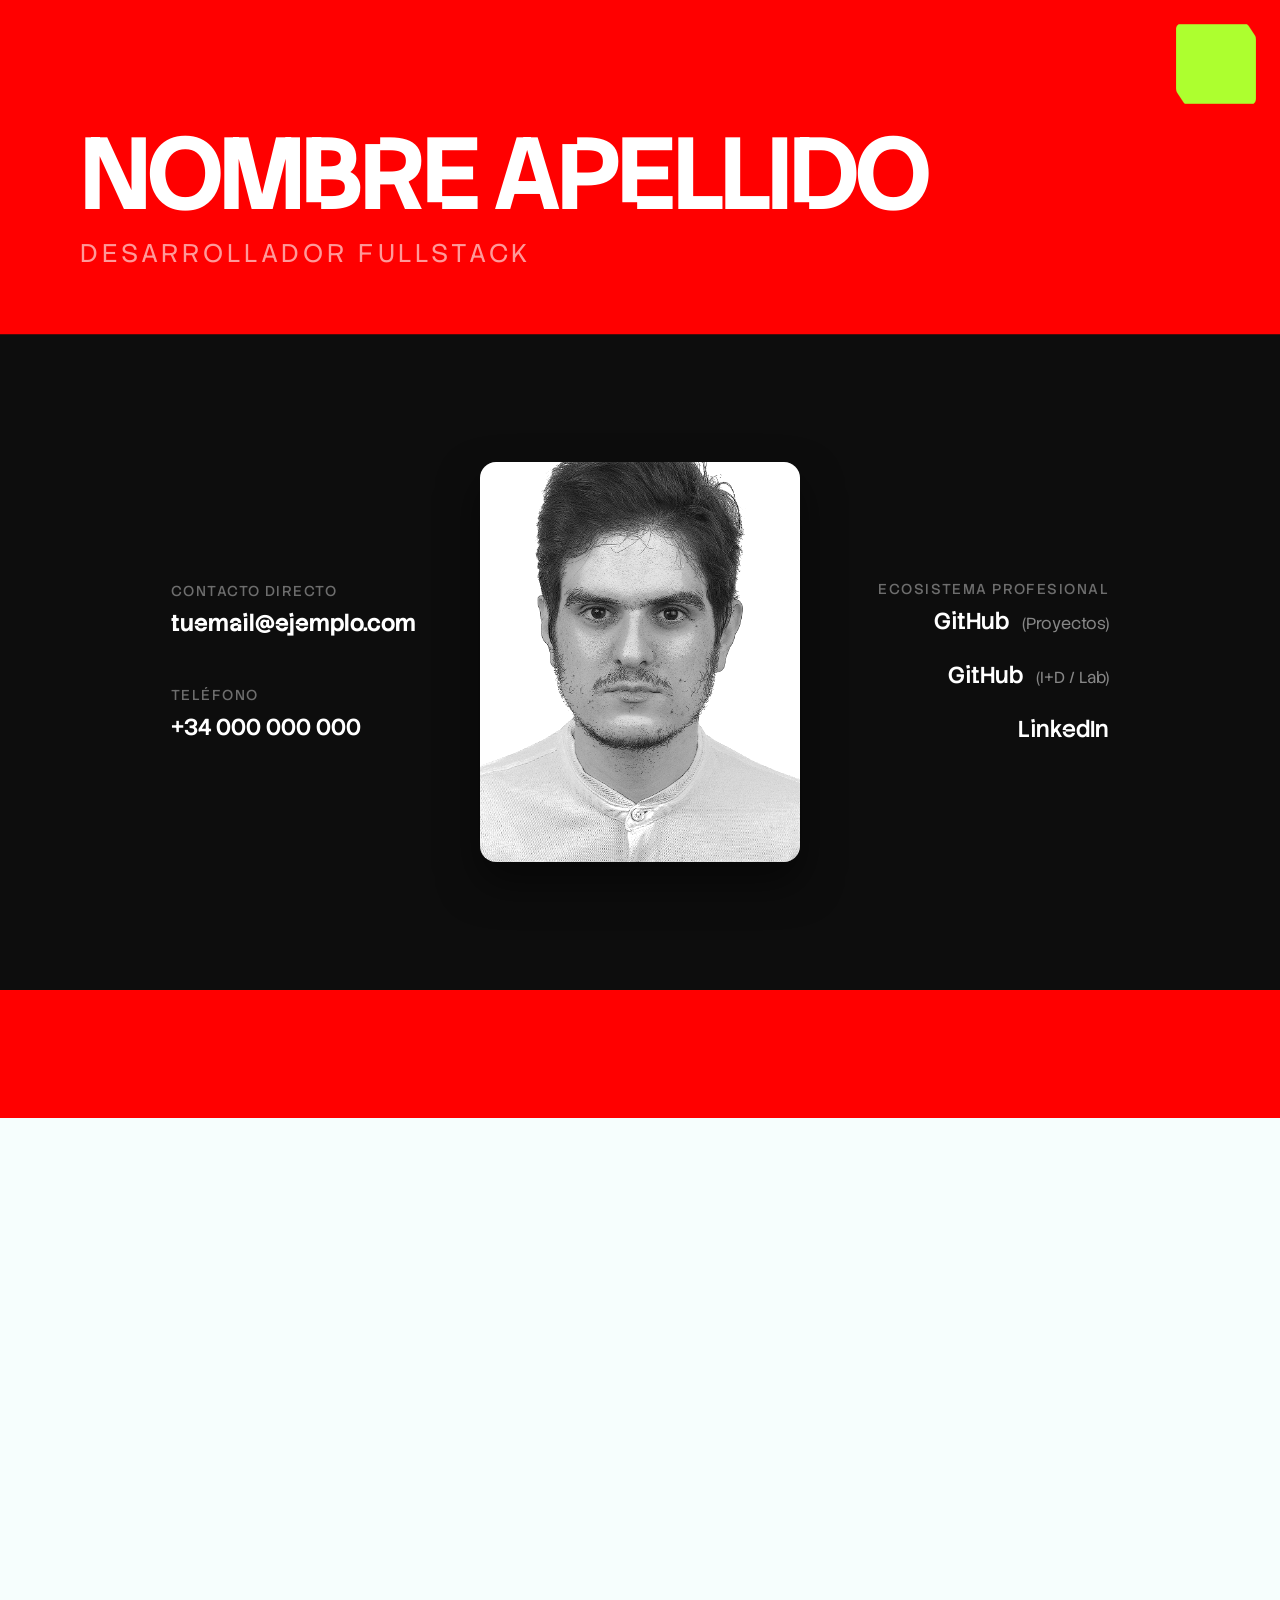
==== porfolio.html @ ccb6d009 "Actualización del HTML del porfolio" ====
<!DOCTYPE html>
<html lang="en">

<head>
    <meta charset="UTF-8">
    <meta http-equiv="X-UA-Compatible" content="IE=edge">
    <meta name="viewport" content="width=device-width, initial-scale=1.0">

    <meta name="author" content="A. J. Aragón">
    <meta name="copyright" content="© 2026 A. J. Aragón">
    <meta name="robots" content="index, follow">

    <meta name="keywords"
        content="desarrollador web, programador, .NET, Laravel, Angular, fullstack, portfolio, proyectos web, JavaScript, TypeScript, HTML, CSS, aplicaciones web">

    <meta name="theme-color" content="#24e2cb">

    <meta name="description"
        content="Desarrollador de Aplicaciones Web especializado en .NET, Laravel y Angular. Estudiante de principios SOLID, patrones de diseño y buenas prácticas.">

    <meta name="mobile-web-app-capable" content="yes">
    <meta name="apple-mobile-web-app-capable" content="yes">
    <meta name="apple-mobile-web-app-status-bar-style" content="black-translucent">
    <meta name="apple-mobile-web-app-title" content="AJ Aragón - Porfolio">

    <link rel="stylesheet" href="/css/styles.css">
    <link rel="stylesheet" href="/css/header.css">
    <link rel="stylesheet" href="/css/footer.css">
    <link rel="stylesheet" href="/css/main.css">

    <!-- fonts -->
    <!-- títulos: font-family: "Stack Sans Notch", sans-serif; -->
    <link rel="preconnect" href="https://fonts.googleapis.com">
    <link rel="preconnect" href="https://fonts.gstatic.com" crossorigin>
    <link href="https://fonts.googleapis.com/css2?family=Stack+Sans+Notch:wght@200..700&display=swap" rel="stylesheet">
    <!-- cuerpo: font-family: "Stack Sans Text", sans-serif; -->
    <link rel="preconnect" href="https://fonts.googleapis.com">
    <link rel="preconnect" href="https://fonts.gstatic.com" crossorigin>
    <link href="https://fonts.googleapis.com/css2?family=Stack+Sans+Text:wght@200..700&display=swap" rel="stylesheet">

    <link rel="icon" type="image/svg+xml"
        href="data:image/svg+xml,%3Csvg xmlns='http://www.w3.org/2000/svg' viewBox='0 0 100 100'%3E%3Cdefs%3E%3ClinearGradient id='g' x1='0' y1='0' x2='1' y2='0'%3E%3Cstop offset='50%25' stop-color='%23010a09'/%3E%3Cstop offset='50%25' stop-color='%2324e2cb'/%3E%3C/linearGradient%3E%3C/defs%3E%3Ccircle cx='50' cy='50' r='50' fill='url(%23g)'/%3E%3C/svg%3E">

    <title>AJ Aragón - Porfolio</title>

    <link rel="canonical" href="andresaragon.codecrew.info">

    <style>
        @view-transition {
            navigation: auto;
        }
    </style>
</head>

<body>
    <ul class="scene">

        <section class="hero">
            <div class="hero__waves-container" aria-hidden="true">
                <div class="wave-origin"><span></span></div>
                <div class="wave-origin"><span></span></div>
                <div class="wave-origin"><span></span></div>
            </div>

            <article class="hero__body">
                <div class="hero__body-content">
                    <div class="hero__description-wrapper">
                        <p class="hero__description">
                            Soy desarrollador fullstack formado en principios SOLID, patrones de diseño y clean code.
                        </p>
                        <br>
                        <p class="hero__description">
                            Desarrollo aplicaciones web escalables y mantenibles.
                        </p>
                        <br>
                        <p class="hero__description">
                            Estoy interesado en todo el proceso de desarrollo de estas:
                            desde la maquetación hasta la base de datos.
                        </p>
                    </div>
                </div>
            </article>
            <article class="hero__header">
                <div class="hero__bg hero__bg--typography" aria-hidden="true">
                    <div class="marquee-row marquee-row--left">
                        <div class="marquee-track">
                            <span>CLEAN CODE • SOLID PRINCIPLES • DESIGN PATTERNS • </span>
                            <span>CLEAN CODE • SOLID PRINCIPLES • DESIGN PATTERNS • </span>
                        </div>
                    </div>
                    <div class="marquee-row marquee-row--right">
                        <div class="marquee-track">
                            <span>FULLSTACK DEV • CLEAN CODE • SCALABLE ARCHITECTURE • </span>
                            <span>FULLSTACK DEV • CLEAN CODE • SCALABLE ARCHITECTURE • </span>
                        </div>
                    </div>
                    <div class="marquee-row marquee-row--left">
                        <div class="marquee-track">
                            <span>CLEAN CODE • SOLID PRINCIPLES • DESIGN PATTERNS • </span>
                            <span>CLEAN CODE • SOLID PRINCIPLES • DESIGN PATTERNS • </span>
                        </div>
                    </div>
                </div>

                <div class="hero__header--info">
                    <h1 class="hero__title">NOMBRE APELLIDO</h1>
                    <h2 class="hero__subtitle text-reveal-effect">Desarrollador fullstack</h2>
                </div>
            </article>
        </section>

        <section class="projects">
            <h2 class="projects__title">Proyectos</h2>
            <ul class="projects__track">
                <li class="projects__card card-project" data-project="senda-animal" style="--index: 1;">

                    <h3 class="card-project__title">Senda Animal</h3>

                    <div class="card-project__content">
                        <p class="card-project__description text-reveal-effect">
                            Breve descripción del proyecto de una o dos líneas.
                        </p>
                        <div class="card-project__tools">
                            <span class="text-reveal-effect">React</span>
                            <span class="text-reveal-effect">Node.js</span>
                            <span class="text-reveal-effect">Tailwind</span>
                        </div>
                        <a href="#" class="card-project__link">Visitar web
                            <!-- iconamoon -->
                            <svg class="card-project__link-icon" height="24px" width="24px"
                                xmlns="http://www.w3.org/2000/svg" viewBox="0 0 24 24">
                                <path fill="none" stroke="currentColor" stroke-linecap="round" stroke-linejoin="round"
                                    stroke-width="2"
                                    d="M11 4H4v14a2 2 0 0 0 2 2h12a2 2 0 0 0 2-2v-5M9 15L20 4m-5 0h5v5" />
                            </svg>
                        </a>
                    </div>

                </li>
                <!-- -->

                <li class="projects__card card-project" data-project="bestashop" style="--index: 2;">

                    <h3 class="card-project__title">Bestashop</h3>

                    <div class="card-project__content">
                        <p class="card-project__description text-reveal-effect">
                            Breve descripción del proyecto de una o dos líneas.
                        </p>
                        <div class="card-project__tools">
                            <span class="text-reveal-effect">React</span>
                            <span class="text-reveal-effect">Node.js</span>
                            <span class="text-reveal-effect">Tailwind</span>
                        </div>
                        <a href="#" class="card-project__link">Visitar web
                            <!-- iconamoon -->
                            <svg class="card-project__link-icon" height="24px" width="24px"
                                xmlns="http://www.w3.org/2000/svg" viewBox="0 0 24 24">
                                <path fill="none" stroke="currentColor" stroke-linecap="round" stroke-linejoin="round"
                                    stroke-width="2"
                                    d="M11 4H4v14a2 2 0 0 0 2 2h12a2 2 0 0 0 2-2v-5M9 15L20 4m-5 0h5v5" />
                            </svg>
                        </a>
                    </div>

                </li>
                <!-- -->

                <li class="projects__card card-project" data-project="analizador-minerales" style="--index: 3;">

                    <h3 class="card-project__title">Analizador de minerales</h3>

                    <div class="card-project__content">
                        <p class="card-project__description text-reveal-effect">
                            Breve descripción del proyecto de una o dos líneas.
                        </p>
                        <div class="card-project__tools">
                            <span class="text-reveal-effect">React</span>
                            <span class="text-reveal-effect">Node.js</span>
                            <span class="text-reveal-effect">Tailwind</span>
                        </div>
                        <a href="#" class="card-project__link">Visitar web
                            <!-- iconamoon -->
                            <svg class="card-project__link-icon" height="24px" width="24px"
                                xmlns="http://www.w3.org/2000/svg" viewBox="0 0 24 24">
                                <path fill="none" stroke="currentColor" stroke-linecap="round" stroke-linejoin="round"
                                    stroke-width="2"
                                    d="M11 4H4v14a2 2 0 0 0 2 2h12a2 2 0 0 0 2-2v-5M9 15L20 4m-5 0h5v5" />
                            </svg>
                        </a>
                    </div>

                </li>
                <!-- -->

                <li class="projects__card card-project" data-project="hotel-argyros" style="--index: 4;">

                    <h3 class="card-project__title">Hotel Argyros</h3>

                    <div class="card-project__content">
                        <p class="card-project__description text-reveal-effect">
                            Breve descripción del proyecto de una o dos líneas.
                        </p>
                        <div class="card-project__tools">
                            <span class="text-reveal-effect">React</span>
                            <span class="text-reveal-effect">Node.js</span>
                            <span class="text-reveal-effect">Tailwind</span>
                        </div>
                        <a href="#" class="card-project__link">Visitar web
                            <!-- iconamoon -->
                            <svg class="card-project__link-icon" height="24px" width="24px"
                                xmlns="http://www.w3.org/2000/svg" viewBox="0 0 24 24">
                                <path fill="none" stroke="currentColor" stroke-linecap="round" stroke-linejoin="round"
                                    stroke-width="2"
                                    d="M11 4H4v14a2 2 0 0 0 2 2h12a2 2 0 0 0 2-2v-5M9 15L20 4m-5 0h5v5" />
                            </svg>
                        </a>
                    </div>

                </li>
                <!-- -->

                <li class="projects__card card-project" data-project="libreria-piramide" style="--index: 5;">

                    <h3 class="card-project__title">Librería Pirámide</h3>

                    <div class="card-project__content">
                        <p class="card-project__description text-reveal-effect">
                            Breve descripción del proyecto de una o dos líneas.
                        </p>
                        <div class="card-project__tools">
                            <span class="text-reveal-effect">React</span>
                            <span class="text-reveal-effect">Node.js</span>
                            <span class="text-reveal-effect">Tailwind</span>
                        </div>
                        <a href="#" class="card-project__link">Visitar web
                            <!-- iconamoon -->
                            <svg class="card-project__link-icon" height="24px" width="24px"
                                xmlns="http://www.w3.org/2000/svg" viewBox="0 0 24 24">
                                <path fill="none" stroke="currentColor" stroke-linecap="round" stroke-linejoin="round"
                                    stroke-width="2"
                                    d="M11 4H4v14a2 2 0 0 0 2 2h12a2 2 0 0 0 2-2v-5M9 15L20 4m-5 0h5v5" />
                            </svg>
                        </a>
                    </div>

                </li>
            </ul>
            <div class="projects__backgrounds"></div>
        </section>

        <section class="workflow">
            <div class="workflow__background"></div>

            <article class="workflow__content">
                <div class="workflow__background--track"></div>
                <ul class="workflow__track">
                    <li class="workflow__section">
                        <h3 class="workflow__title">Lenguajes</h3>
                        <ul class="workflow__tool-list">
                            <li class="workflow__tool-item card-reveal-effect">
                                <div class="workflow__item-name--wrapper">
                                    <span class="workflow__item-name workflow__language-name">HTML</span>
                                </div>
                                <div class="workflow__item-icon--wrapper">
                                    <svg class="workflow__item-icon workflow__language-icon"
                                        xmlns="http://www.w3.org/2000/svg" height="100px" width="100px"
                                        viewBox="0 0 128 128">
                                        <path fill="#e44d26"
                                            d="M19.037 113.876L9.032 1.661h109.936l-10.016 112.198l-45.019 12.48z" />
                                        <path fill="#f16529" d="m64 116.8l36.378-10.086l8.559-95.878H64z" />
                                        <path fill="#ebebeb"
                                            d="M64 52.455H45.788L44.53 38.361H64V24.599H29.489l.33 3.692l3.382 37.927H64zm0 35.743l-.061.017l-15.327-4.14l-.979-10.975H33.816l1.928 21.609l28.193 7.826l.063-.017z" />
                                        <path fill="#fff"
                                            d="M63.952 52.455v13.763h16.947l-1.597 17.849l-15.35 4.143v14.319l28.215-7.82l.207-2.325l3.234-36.233l.335-3.696h-3.708zm0-27.856v13.762h33.244l.276-3.092l.628-6.978l.329-3.692z" />
                                    </svg>
                                </div>
                            </li>
                            <!-- -->
                            <li class="workflow__tool-item card-reveal-effect">
                                <div class="workflow__item-name--wrapper"><span
                                        class="workflow__item-name workflow__language-name">CSS</span>
                                </div>
                                <div class="workflow__item-icon--wrapper"><svg
                                        class="workflow__item-icon workflow__language-icon"
                                        xmlns="http://www.w3.org/2000/svg" width="100px" height="100px"
                                        viewBox="0 0 128 128">
                                        <path fill="#1572b6"
                                            d="M18.814 114.123L8.76 1.352h110.48l-10.064 112.754l-45.243 12.543z" />
                                        <path fill="#33a9dc" d="m64.001 117.062l36.559-10.136l8.601-96.354h-45.16z" />
                                        <path fill="#fff"
                                            d="M64.001 51.429h18.302l1.264-14.163H64.001V23.435h34.682l-.332 3.711l-3.4 38.114h-30.95z" />
                                        <path fill="#ebebeb"
                                            d="m64.083 87.349l-.061.018l-15.403-4.159l-.985-11.031H33.752l1.937 21.717l28.331 7.863l.063-.018z" />
                                        <path fill="#fff"
                                            d="m81.127 64.675l-1.666 18.522l-15.426 4.164v14.39l28.354-7.858l.208-2.337l2.406-26.881z" />
                                        <path fill="#ebebeb"
                                            d="M64.048 23.435v13.831H30.64l-.277-3.108l-.63-7.012l-.331-3.711zm-.047 27.996v13.831H48.792l-.277-3.108l-.631-7.012l-.33-3.711z" />
                                    </svg>
                                </div>
                            </li>
                            <!-- -->
                            <li class="workflow__tool-item card-reveal-effect">
                                <div class="workflow__item-name--wrapper"><span
                                        class="workflow__item-name workflow__language-name">JavaScript</span>
                                </div>
                                <div class="workflow__item-icon--wrapper">
                                    <svg class="workflow__item-icon workflow__language-icon"
                                        xmlns="http://www.w3.org/2000/svg" width="100px" height="100px"
                                        viewBox="0 0 128 128">
                                        <path fill="#f0db4f" d="M1.408 1.408h125.184v125.185H1.408z" />
                                        <path fill="#323330"
                                            d="M116.347 96.736c-.917-5.711-4.641-10.508-15.672-14.981c-3.832-1.761-8.104-3.022-9.377-5.926c-.452-1.69-.512-2.642-.226-3.665c.821-3.32 4.784-4.355 7.925-3.403c2.023.678 3.938 2.237 5.093 4.724c5.402-3.498 5.391-3.475 9.163-5.879c-1.381-2.141-2.118-3.129-3.022-4.045c-3.249-3.629-7.676-5.498-14.756-5.355l-3.688.477c-3.534.893-6.902 2.748-8.877 5.235c-5.926 6.724-4.236 18.492 2.975 23.335c7.104 5.332 17.54 6.545 18.873 11.531c1.297 6.104-4.486 8.08-10.234 7.378c-4.236-.881-6.592-3.034-9.139-6.949c-4.688 2.713-4.688 2.713-9.508 5.485c1.143 2.499 2.344 3.63 4.26 5.795c9.068 9.198 31.76 8.746 35.83-5.176c.165-.478 1.261-3.666.38-8.581M69.462 58.943H57.753l-.048 30.272c0 6.438.333 12.34-.714 14.149c-1.713 3.558-6.152 3.117-8.175 2.427c-2.059-1.012-3.106-2.451-4.319-4.485c-.333-.584-.583-1.036-.667-1.071l-9.52 5.83c1.583 3.249 3.915 6.069 6.902 7.901c4.462 2.678 10.459 3.499 16.731 2.059c4.082-1.189 7.604-3.652 9.448-7.401c2.666-4.915 2.094-10.864 2.07-17.444c.06-10.735.001-21.468.001-32.237" />
                                    </svg>
                                </div>
                            </li>
                            <!-- -->
                            <li class="workflow__tool-item card-reveal-effect">
                                <div class="workflow__item-name--wrapper">
                                    <span class="workflow__item-name workflow__language-name">TypeScript</span>
                                </div>
                                <div class="workflow__item-icon--wrapper">
                                    <svg class="workflow__item-icon workflow__language-icon"
                                        xmlns="http://www.w3.org/2000/svg" width="100px" height="100px"
                                        viewBox="0 0 128 128">
                                        <path fill="#fff" d="M22.67 47h99.67v73.67H22.67z" />
                                        <path fill="#007acc"
                                            d="M1.5 63.91v62.5h125v-125H1.5zm100.73-5a15.56 15.56 0 0 1 7.82 4.5a20.6 20.6 0 0 1 3 4c0 .16-5.4 3.81-8.69 5.85c-.12.08-.6-.44-1.13-1.23a7.09 7.09 0 0 0-5.87-3.53c-3.79-.26-6.23 1.73-6.21 5a4.6 4.6 0 0 0 .54 2.34c.83 1.73 2.38 2.76 7.24 4.86c8.95 3.85 12.78 6.39 15.16 10c2.66 4 3.25 10.46 1.45 15.24c-2 5.2-6.9 8.73-13.83 9.9a38.3 38.3 0 0 1-9.52-.1a23 23 0 0 1-12.72-6.63c-1.15-1.27-3.39-4.58-3.25-4.82a9 9 0 0 1 1.15-.73L82 101l3.59-2.08l.75 1.11a16.8 16.8 0 0 0 4.74 4.54c4 2.1 9.46 1.81 12.16-.62a5.43 5.43 0 0 0 .69-6.92c-1-1.39-3-2.56-8.59-5c-6.45-2.78-9.23-4.5-11.77-7.24a16.5 16.5 0 0 1-3.43-6.25a25 25 0 0 1-.22-8c1.33-6.23 6-10.58 12.82-11.87a31.7 31.7 0 0 1 9.49.26zm-29.34 5.24v5.12H56.66v46.23H45.15V69.26H28.88v-5a49 49 0 0 1 .12-5.17C29.08 59 39 59 51 59h21.83z" />
                                    </svg>
                                </div>
                            </li>
                            <!-- -->
                            <li class="workflow__tool-item card-reveal-effect">
                                <div class="workflow__item-name--wrapper">
                                    <span class="workflow__item-name workflow__language-name">PHP</span>
                                </div>
                                <div class="workflow__item-icon--wrapper">
                                    <svg class="workflow__item-icon workflow__language-icon"
                                        xmlns="http://www.w3.org/2000/svg" width="100px" height="100px"
                                        viewBox="0 0 128 128">
                                        <path fill="url(#IconifyId19e68536354fcaed7210)"
                                            d="M0 64c0 18.593 28.654 33.667 64 33.667S128 82.593 128 64S99.345 30.333 64 30.333S0 45.407 0 64" />
                                        <path fill="#777bb3"
                                            d="M64 95.167c33.965 0 61.5-13.955 61.5-31.167c0-17.214-27.535-31.167-61.5-31.167S2.5 46.786 2.5 64c0 17.212 27.535 31.167 61.5 31.167" />
                                        <path
                                            d="M34.772 67.864c2.793 0 4.877-.515 6.196-1.53c1.306-1.006 2.207-2.747 2.68-5.175c.44-2.27.272-3.854-.5-4.71c-.788-.874-2.493-1.317-5.067-1.317h-4.464l-2.473 12.732zM20.173 83.547a.694.694 0 0 1-.68-.828l6.557-33.738a.695.695 0 0 1 .68-.561h14.134c4.442 0 7.748 1.206 9.827 3.585c2.088 2.39 2.734 5.734 1.917 9.935c-.333 1.711-.905 3.3-1.7 4.724a15.8 15.8 0 0 1-3.128 3.92c-1.531 1.432-3.264 2.472-5.147 3.083c-1.852.604-4.232.91-7.07.91h-5.724l-1.634 8.408a.695.695 0 0 1-.682.562z" />
                                        <path fill="#fff"
                                            d="M34.19 55.826h3.891c3.107 0 4.186.682 4.553 1.089c.607.674.723 2.097.331 4.112c-.439 2.257-1.253 3.858-2.42 4.756c-1.194.92-3.138 1.386-5.773 1.386h-2.786zm6.674-8.1H26.731a1.39 1.39 0 0 0-1.364 1.123L18.81 82.588a1.39 1.39 0 0 0 1.363 1.653h7.35a1.39 1.39 0 0 0 1.363-1.124l1.525-7.846h5.151c2.912 0 5.364-.318 7.287-.944c1.977-.642 3.796-1.731 5.406-3.237a16.5 16.5 0 0 0 3.259-4.087c.831-1.487 1.429-3.147 1.775-4.931c.86-4.423.161-7.964-2.076-10.524c-2.216-2.537-5.698-3.823-10.349-3.823zM30.301 68.557h4.471q4.445.001 6.62-1.675q2.175-1.674 2.938-5.591q.728-3.762-.665-5.308q-1.395-1.546-5.584-1.546h-5.036l-2.743 14.12m10.563-19.445q6.378 0 9.303 3.348t1.76 9.346q-.482 2.472-1.625 4.518q-1.145 2.048-2.991 3.747q-2.2 2.06-4.892 2.935q-2.691.876-6.857.875h-6.296l-1.743 8.97h-7.35l6.558-33.739z" />
                                        <path
                                            d="M69.459 74.577a.694.694 0 0 1-.682-.827l2.9-14.928c.277-1.42.209-2.438-.19-2.87c-.245-.263-.979-.704-3.15-.704h-5.256l-3.646 18.768a.695.695 0 0 1-.683.56h-7.29a.695.695 0 0 1-.683-.826l6.558-33.739a.695.695 0 0 1 .682-.561h7.29a.695.695 0 0 1 .683.826L64.41 48.42h5.653c4.307 0 7.227.758 8.928 2.321c1.733 1.593 2.275 4.14 1.608 7.573l-3.051 15.702a.695.695 0 0 1-.682.56z" />
                                        <path fill="#fff"
                                            d="M65.31 38.755h-7.291a1.39 1.39 0 0 0-1.364 1.124l-6.557 33.738a1.39 1.39 0 0 0 1.363 1.654h7.291a1.39 1.39 0 0 0 1.364-1.124l3.537-18.205h4.682c2.168 0 2.624.463 2.641.484c.132.14.305.795.019 2.264l-2.9 14.927a1.39 1.39 0 0 0 1.364 1.654h7.408a1.39 1.39 0 0 0 1.363-1.124l3.051-15.7c.715-3.686.103-6.45-1.82-8.217c-1.836-1.686-4.91-2.505-9.398-2.505h-4.81l1.421-7.315a1.39 1.39 0 0 0-1.364-1.655m0 1.39l-1.743 8.968h6.496q6.131 0 8.457 2.14q2.328 2.138 1.398 6.93l-3.052 15.699h-7.407l2.901-14.928q.495-2.547-.365-3.474q-.86-.926-3.658-.926h-5.829l-3.756 19.327H51.46l6.558-33.739h7.292z" />
                                        <path
                                            d="M92.136 67.864c2.793 0 4.878-.515 6.198-1.53c1.304-1.006 2.206-2.747 2.679-5.175c.44-2.27.273-3.854-.5-4.71c-.788-.874-2.493-1.317-5.067-1.317h-4.463l-2.475 12.732zM77.54 83.547a.694.694 0 0 1-.682-.828l6.557-33.738a.695.695 0 0 1 .682-.561H98.23c4.442 0 7.748 1.206 9.826 3.585c2.089 2.39 2.734 5.734 1.917 9.935a15.9 15.9 0 0 1-1.699 4.724a15.8 15.8 0 0 1-3.128 3.92c-1.53 1.432-3.265 2.472-5.147 3.083c-1.852.604-4.232.91-7.071.91h-5.723l-1.633 8.408a.695.695 0 0 1-.683.562z" />
                                        <path fill="#fff"
                                            d="M91.555 55.826h3.891c3.107 0 4.186.682 4.552 1.089c.61.674.724 2.097.333 4.112c-.44 2.257-1.254 3.858-2.421 4.756c-1.195.92-3.139 1.386-5.773 1.386h-2.786zm6.674-8.1H84.096a1.39 1.39 0 0 0-1.363 1.123l-6.558 33.739a1.39 1.39 0 0 0 1.364 1.653h7.35a1.39 1.39 0 0 0 1.363-1.124l1.525-7.846h5.15c2.911 0 5.364-.318 7.286-.944c1.978-.642 3.797-1.731 5.408-3.238a16.5 16.5 0 0 0 3.258-4.086c.832-1.487 1.428-3.147 1.775-4.931c.86-4.423.162-7.964-2.076-10.524c-2.216-2.537-5.697-3.823-10.35-3.823zM87.666 68.557h4.47q4.445.001 6.622-1.675q2.175-1.674 2.936-5.591q.731-3.762-.665-5.308t-5.583-1.546h-5.035Zm10.563-19.445q6.378 0 9.303 3.348t1.759 9.346q-.48 2.472-1.624 4.518q-1.144 2.048-2.992 3.747q-2.2 2.06-4.892 2.935q-2.69.876-6.856.875h-6.295l-1.745 8.97h-7.35l6.558-33.739h14.133" />
                                        <defs>
                                            <radialGradient id="IconifyId19e68536354fcaed7210" cx="0" cy="0" r="1"
                                                gradientTransform="translate(38.426 42.169)scale(84.04136)"
                                                gradientUnits="userSpaceOnUse">
                                                <stop stop-color="#aeb2d5" />
                                                <stop offset=".3" stop-color="#aeb2d5" />
                                                <stop offset=".75" stop-color="#484c89" />
                                                <stop offset="1" stop-color="#484c89" />
                                            </radialGradient>
                                        </defs>
                                    </svg>
                                </div>
                            </li>
                            <!-- -->
                            <li class="workflow__tool-item card-reveal-effect">
                                <div class="workflow__item-name--wrapper">
                                    <span class="workflow__item-name workflow__language-name">Python</span>
                                </div>
                                <div class="workflow__item-icon--wrapper">
                                    <svg class="workflow__item-icon workflow__language-icon"
                                        xmlns="http://www.w3.org/2000/svg" width="100px" height="100px"
                                        viewBox="0 0 128 128">
                                        <linearGradient id="IconifyId19e68536354fcaed7214" x1="70.252" x2="170.659"
                                            y1="1237.476" y2="1151.089"
                                            gradientTransform="matrix(.563 0 0 -.568 -29.215 707.817)"
                                            gradientUnits="userSpaceOnUse">
                                            <stop offset="0" stop-color="#5a9fd4" />
                                            <stop offset="1" stop-color="#306998" />
                                        </linearGradient>
                                        <linearGradient id="IconifyId19e68536354fcaed7215" x1="209.474" x2="173.62"
                                            y1="1098.811" y2="1149.537"
                                            gradientTransform="matrix(.563 0 0 -.568 -29.215 707.817)"
                                            gradientUnits="userSpaceOnUse">
                                            <stop offset="0" stop-color="#ffd43b" />
                                            <stop offset="1" stop-color="#ffe873" />
                                        </linearGradient>
                                        <path fill="url(#IconifyId19e68536354fcaed7214)"
                                            d="M63.391 1.988c-4.222.02-8.252.379-11.8 1.007c-10.45 1.846-12.346 5.71-12.346 12.837v9.411h24.693v3.137H29.977c-7.176 0-13.46 4.313-15.426 12.521c-2.268 9.405-2.368 15.275 0 25.096c1.755 7.311 5.947 12.519 13.124 12.519h8.491V67.234c0-8.151 7.051-15.34 15.426-15.34h24.665c6.866 0 12.346-5.654 12.346-12.548V15.833c0-6.693-5.646-11.72-12.346-12.837c-4.244-.706-8.645-1.027-12.866-1.008M50.037 9.557c2.55 0 4.634 2.117 4.634 4.721c0 2.593-2.083 4.69-4.634 4.69c-2.56 0-4.633-2.097-4.633-4.69c-.001-2.604 2.073-4.721 4.633-4.721"
                                            transform="translate(0 10.26)" />
                                        <path fill="url(#IconifyId19e68536354fcaed7215)"
                                            d="M91.682 28.38v10.966c0 8.5-7.208 15.655-15.426 15.655H51.591c-6.756 0-12.346 5.783-12.346 12.549v23.515c0 6.691 5.818 10.628 12.346 12.547c7.816 2.297 15.312 2.713 24.665 0c6.216-1.801 12.346-5.423 12.346-12.547v-9.412H63.938v-3.138h37.012c7.176 0 9.852-5.005 12.348-12.519c2.578-7.735 2.467-15.174 0-25.096c-1.774-7.145-5.161-12.521-12.348-12.521h-9.268zM77.809 87.927c2.561 0 4.634 2.097 4.634 4.692c0 2.602-2.074 4.719-4.634 4.719c-2.55 0-4.633-2.117-4.633-4.719c0-2.595 2.083-4.692 4.633-4.692"
                                            transform="translate(0 10.26)" />
                                        <radialGradient id="IconifyId19e68536354fcaed7216" cx="1825.678" cy="444.45"
                                            r="26.743" gradientTransform="matrix(0 -.24 -1.055 0 532.979 557.576)"
                                            gradientUnits="userSpaceOnUse">
                                            <stop offset="0" stop-color="#b8b8b8" stop-opacity=".498" />
                                            <stop offset="1" stop-color="#7f7f7f" stop-opacity="0" />
                                        </radialGradient>
                                        <path fill="url(#IconifyId19e68536354fcaed7216)"
                                            d="M97.309 119.597c0 3.543-14.816 6.416-33.091 6.416c-18.276 0-33.092-2.873-33.092-6.416s14.815-6.417 33.092-6.417c18.275 0 33.091 2.872 33.091 6.417"
                                            opacity=".444" />
                                    </svg>
                                </div>
                            </li>
                            <!-- -->
                            <li class="workflow__tool-item card-reveal-effect">
                                <div class="workflow__item-name--wrapper">
                                    <span class="workflow__item-name workflow__language-name">C#</span>
                                </div>
                                <div class="workflow__item-icon--wrapper">
                                    <svg class="workflow__item-icon workflow__language-icon" width="100px"
                                        height="100px" viewBox="0 0 256 288" version="1.1"
                                        xmlns="http://www.w3.org/2000/svg" xmlns:xlink="http://www.w3.org/1999/xlink"
                                        preserveAspectRatio="xMidYMid">
                                        <g>
                                            <path
                                                d="M255.569,84.452376 C255.567,79.622376 254.534,75.354376 252.445,71.691376 C250.393,68.089376 247.32,65.070376 243.198,62.683376 C209.173,43.064376 175.115,23.505376 141.101,3.86637605 C131.931,-1.42762395 123.04,-1.23462395 113.938,4.13537605 C100.395,12.122376 32.59,50.969376 12.385,62.672376 C4.064,67.489376 0.015,74.861376 0.013,84.443376 C0,123.898376 0.013,163.352376 0,202.808376 C0,207.532376 0.991,211.717376 2.988,215.325376 C5.041,219.036376 8.157,222.138376 12.374,224.579376 C32.58,236.282376 100.394,275.126376 113.934,283.115376 C123.04,288.488376 131.931,288.680376 141.104,283.384376 C175.119,263.744376 209.179,244.186376 243.209,224.567376 C247.426,222.127376 250.542,219.023376 252.595,215.315376 C254.589,211.707376 255.582,207.522376 255.582,202.797376 C255.582,202.797376 255.582,123.908376 255.569,84.452376"
                                                fill="#A179DC" fill-rule="nonzero"></path>
                                            <path
                                                d="M128.182,143.241376 L2.988,215.325376 C5.041,219.036376 8.157,222.138376 12.374,224.579376 C32.58,236.282376 100.394,275.126376 113.934,283.115376 C123.04,288.488376 131.931,288.680376 141.104,283.384376 C175.119,263.744376 209.179,244.186376 243.209,224.567376 C247.426,222.127376 250.542,219.023376 252.595,215.315376 L128.182,143.241376"
                                                fill="#280068" fill-rule="nonzero"></path>
                                            <path
                                                d="M255.569,84.452376 C255.567,79.622376 254.534,75.354376 252.445,71.691376 L128.182,143.241376 L252.595,215.315376 C254.589,211.707376 255.58,207.522376 255.582,202.797376 C255.582,202.797376 255.582,123.908376 255.569,84.452376"
                                                fill="#390091" fill-rule="nonzero"></path>
                                            <path
                                                d="M201.892326,116.294008 L201.892326,129.767692 L215.36601,129.767692 L215.36601,116.294008 L222.102852,116.294008 L222.102852,129.767692 L235.576537,129.767692 L235.576537,136.504534 L222.102852,136.504534 L222.102852,149.978218 L235.576537,149.978218 L235.576537,156.71506 L222.102852,156.71506 L222.102852,170.188744 L215.36601,170.188744 L215.36601,156.71506 L201.892326,156.71506 L201.892326,170.188744 L195.155484,170.188744 L195.155484,156.71506 L181.6818,156.71506 L181.6818,149.978218 L195.155484,149.978218 L195.155484,136.504534 L181.6818,136.504534 L181.6818,129.767692 L195.155484,129.767692 L195.155484,116.294008 L201.892326,116.294008 Z M215.36601,136.504534 L201.892326,136.504534 L201.892326,149.978218 L215.36601,149.978218 L215.36601,136.504534 Z"
                                                fill="#FFFFFF"></path>
                                            <path
                                                d="M128.456752,48.625876 C163.600523,48.625876 194.283885,67.7121741 210.718562,96.0819435 L210.558192,95.808876 L169.209615,119.617159 C161.062959,105.823554 146.128136,96.5150717 128.996383,96.3233722 L128.456752,96.3203544 C102.331178,96.3203544 81.1506705,117.499743 81.1506705,143.625316 C81.1506705,152.168931 83.4284453,160.17752 87.3896469,167.094792 C95.543745,181.330045 110.872554,190.931398 128.456752,190.931398 C146.149522,190.931398 161.565636,181.208041 169.67832,166.820563 L169.481192,167.165876 L210.767678,191.083913 C194.51328,219.21347 164.25027,238.240861 129.514977,238.620102 L128.456752,238.625876 C93.2021701,238.625876 62.4315028,219.422052 46.0382398,190.902296 C38.0352471,176.979327 33.4561922,160.837907 33.4561922,143.625316 C33.4561922,91.1592636 75.9884604,48.625876 128.456752,48.625876 Z"
                                                fill="#FFFFFF" fill-rule="nonzero"></path>
                                        </g>
                                    </svg>
                                </div>
                            </li>
                            <!-- -->
                            <li class="workflow__tool-item card-reveal-effect">
                                <div class="workflow__item-name--wrapper">
                                    <span class="workflow__item-name workflow__language-name">Java</span>
                                </div>
                                <div class="workflow__item-icon--wrapper">
                                    <svg class="workflow__tool-icon workflow__language-icon"
                                        xmlns="http://www.w3.org/2000/svg" width="100px" height="100px"
                                        viewBox="0 0 128 128">
                                        <path fill="#0074bd"
                                            d="M47.617 98.12s-4.767 2.774 3.397 3.71c9.892 1.13 14.947.968 25.845-1.092c0 0 2.871 1.795 6.873 3.351c-24.439 10.47-55.308-.607-36.115-5.969m-2.988-13.665s-5.348 3.959 2.823 4.805c10.567 1.091 18.91 1.18 33.354-1.6c0 0 1.993 2.025 5.132 3.131c-29.542 8.64-62.446.68-41.309-6.336" />
                                        <path fill="#ea2d2e"
                                            d="M69.802 61.271c6.025 6.935-1.58 13.17-1.58 13.17s15.289-7.891 8.269-17.777c-6.559-9.215-11.587-13.792 15.635-29.58c0 .001-42.731 10.67-22.324 34.187" />
                                        <path fill="#0074bd"
                                            d="M102.123 108.229s3.529 2.91-3.888 5.159c-14.102 4.272-58.706 5.56-71.094.171c-4.451-1.938 3.899-4.625 6.526-5.192c2.739-.593 4.303-.485 4.303-.485c-4.953-3.487-32.013 6.85-13.743 9.815c49.821 8.076 90.817-3.637 77.896-9.468M49.912 70.294s-22.686 5.389-8.033 7.348c6.188.828 18.518.638 30.011-.326c9.39-.789 18.813-2.474 18.813-2.474s-3.308 1.419-5.704 3.053c-23.042 6.061-67.544 3.238-54.731-2.958c10.832-5.239 19.644-4.643 19.644-4.643m40.697 22.747c23.421-12.167 12.591-23.86 5.032-22.285c-1.848.385-2.677.72-2.677.72s.688-1.079 2-1.543c14.953-5.255 26.451 15.503-4.823 23.725c0-.002.359-.327.468-.617" />
                                        <path fill="#ea2d2e"
                                            d="M76.491 1.587S89.459 14.563 64.188 34.51c-20.266 16.006-4.621 25.13-.007 35.559c-11.831-10.673-20.509-20.07-14.688-28.815C58.041 28.42 81.722 22.195 76.491 1.587" />
                                        <path fill="#0074bd"
                                            d="M52.214 126.021c22.476 1.437 57-.8 57.817-11.436c0 0-1.571 4.032-18.577 7.231c-19.186 3.612-42.854 3.191-56.887.874c0 .001 2.875 2.381 17.647 3.331" />
                                    </svg>
                                </div>
                            </li>
                        </ul>
                    </li>
                    <!-- -->
                    <li class="workflow__section">
                        <h3 class="workflow__title">Frameworks</h3>
                        <ul class="workflow__tool-list">
                            <li class="workflow__tool-item card-reveal-effect">
                                <div class="workflow__item-name--wrapper">
                                    <span class="workflow__item-name">Angular</span>
                                </div>
                                <div class="workflow__item-icon--wrapper">
                                    <svg class="workflow__item-icon" height="100px" width="100px"
                                        xmlns="http://www.w3.org/2000/svg" viewBox="0 0 128 128">
                                        <linearGradient id="IconifyId19e6e440a5e269687187" x1="14.704" x2="110.985"
                                            y1="46.27" y2="92.024" gradientTransform="matrix(1 0 0 -1 0 130)"
                                            gradientUnits="userSpaceOnUse">
                                            <stop offset="0" stop-color="#e40035" />
                                            <stop offset=".24" stop-color="#f60a48" />
                                            <stop offset=".352" stop-color="#f20755" />
                                            <stop offset=".494" stop-color="#dc087d" />
                                            <stop offset=".745" stop-color="#9717e7" />
                                            <stop offset="1" stop-color="#6c00f5" />
                                        </linearGradient>
                                        <path fill="url(#IconifyId19e6e440a5e269687187)"
                                            d="m124.5 21.3l-4.4 68.6L78.3 0zm-29 88.7L64 128l-31.5-18l6.4-15.5h50.3zM64 34.1l16.5 40.2h-33zM7.9 89.9L3.5 21.3L49.7 0z" />
                                        <linearGradient id="IconifyId19e6e440a5e269687188" x1="28.733" x2="91.742"
                                            y1="117.071" y2="45.195" gradientTransform="matrix(1 0 0 -1 0 130)"
                                            gradientUnits="userSpaceOnUse">
                                            <stop offset="0" stop-color="#ff31d9" />
                                            <stop offset="1" stop-color="#ff5be1" stop-opacity="0" />
                                        </linearGradient>
                                        <path fill="url(#IconifyId19e6e440a5e269687188)"
                                            d="m124.5 21.3l-4.4 68.6L78.3 0zm-29 88.7L64 128l-31.5-18l6.4-15.5h50.3zM64 34.1l16.5 40.2h-33zM7.9 89.9L3.5 21.3L49.7 0z" />
                                    </svg>
                                </div>
                            </li>
                            <!-- -->
                            <li class="workflow__tool-item card-reveal-effect">
                                <div class="workflow__item-name--wrapper">
                                    <span class="workflow__item-name">React</span>
                                </div>
                                <div class="workflow__item-icon--wrapper">
                                    <svg class="workflow__item-icon" height="100px" width="100px"
                                        xmlns="http://www.w3.org/2000/svg" viewBox="0 0 128 128">
                                        <g fill="#61dafb">
                                            <circle cx="64" cy="64" r="11.4" />
                                            <path
                                                d="M107.3 45.2c-2.2-.8-4.5-1.6-6.9-2.3c.6-2.4 1.1-4.8 1.5-7.1c2.1-13.2-.2-22.5-6.6-26.1c-1.9-1.1-4-1.6-6.4-1.6c-7 0-15.9 5.2-24.9 13.9c-9-8.7-17.9-13.9-24.9-13.9c-2.4 0-4.5.5-6.4 1.6c-6.4 3.7-8.7 13-6.6 26.1c.4 2.3.9 4.7 1.5 7.1c-2.4.7-4.7 1.4-6.9 2.3C8.2 50 1.4 56.6 1.4 64s6.9 14 19.3 18.8c2.2.8 4.5 1.6 6.9 2.3c-.6 2.4-1.1 4.8-1.5 7.1c-2.1 13.2.2 22.5 6.6 26.1c1.9 1.1 4 1.6 6.4 1.6c7.1 0 16-5.2 24.9-13.9c9 8.7 17.9 13.9 24.9 13.9c2.4 0 4.5-.5 6.4-1.6c6.4-3.7 8.7-13 6.6-26.1c-.4-2.3-.9-4.7-1.5-7.1c2.4-.7 4.7-1.4 6.9-2.3c12.5-4.8 19.3-11.4 19.3-18.8s-6.8-14-19.3-18.8M92.5 14.7c4.1 2.4 5.5 9.8 3.8 20.3c-.3 2.1-.8 4.3-1.4 6.6c-5.2-1.2-10.7-2-16.5-2.5c-3.4-4.8-6.9-9.1-10.4-13c7.4-7.3 14.9-12.3 21-12.3c1.3 0 2.5.3 3.5.9M81.3 74c-1.8 3.2-3.9 6.4-6.1 9.6c-3.7.3-7.4.4-11.2.4c-3.9 0-7.6-.1-11.2-.4q-3.3-4.8-6-9.6c-1.9-3.3-3.7-6.7-5.3-10c1.6-3.3 3.4-6.7 5.3-10c1.8-3.2 3.9-6.4 6.1-9.6c3.7-.3 7.4-.4 11.2-.4c3.9 0 7.6.1 11.2.4q3.3 4.8 6 9.6c1.9 3.3 3.7 6.7 5.3 10c-1.7 3.3-3.4 6.6-5.3 10m8.3-3.3c1.5 3.5 2.7 6.9 3.8 10.3c-3.4.8-7 1.4-10.8 1.9c1.2-1.9 2.5-3.9 3.6-6c1.2-2.1 2.3-4.2 3.4-6.2M64 97.8c-2.4-2.6-4.7-5.4-6.9-8.3c2.3.1 4.6.2 6.9.2s4.6-.1 6.9-.2c-2.2 2.9-4.5 5.7-6.9 8.3m-18.6-15c-3.8-.5-7.4-1.1-10.8-1.9c1.1-3.3 2.3-6.8 3.8-10.3c1.1 2 2.2 4.1 3.4 6.1c1.2 2.2 2.4 4.1 3.6 6.1m-7-25.5c-1.5-3.5-2.7-6.9-3.8-10.3c3.4-.8 7-1.4 10.8-1.9c-1.2 1.9-2.5 3.9-3.6 6c-1.2 2.1-2.3 4.2-3.4 6.2M64 30.2c2.4 2.6 4.7 5.4 6.9 8.3c-2.3-.1-4.6-.2-6.9-.2s-4.6.1-6.9.2c2.2-2.9 4.5-5.7 6.9-8.3m22.2 21l-3.6-6c3.8.5 7.4 1.1 10.8 1.9c-1.1 3.3-2.3 6.8-3.8 10.3c-1.1-2.1-2.2-4.2-3.4-6.2M31.7 35c-1.7-10.5-.3-17.9 3.8-20.3c1-.6 2.2-.9 3.5-.9c6 0 13.5 4.9 21 12.3c-3.5 3.8-7 8.2-10.4 13c-5.8.5-11.3 1.4-16.5 2.5c-.6-2.3-1-4.5-1.4-6.6M7 64c0-4.7 5.7-9.7 15.7-13.4c2-.8 4.2-1.5 6.4-2.1c1.6 5 3.6 10.3 6 15.6c-2.4 5.3-4.5 10.5-6 15.5C15.3 75.6 7 69.6 7 64m28.5 49.3c-4.1-2.4-5.5-9.8-3.8-20.3c.3-2.1.8-4.3 1.4-6.6c5.2 1.2 10.7 2 16.5 2.5c3.4 4.8 6.9 9.1 10.4 13c-7.4 7.3-14.9 12.3-21 12.3c-1.3 0-2.5-.3-3.5-.9M96.3 93c1.7 10.5.3 17.9-3.8 20.3c-1 .6-2.2.9-3.5.9c-6 0-13.5-4.9-21-12.3c3.5-3.8 7-8.2 10.4-13c5.8-.5 11.3-1.4 16.5-2.5c.6 2.3 1 4.5 1.4 6.6m9-15.6c-2 .8-4.2 1.5-6.4 2.1c-1.6-5-3.6-10.3-6-15.6c2.4-5.3 4.5-10.5 6-15.5c13.8 4 22.1 10 22.1 15.6c0 4.7-5.8 9.7-15.7 13.4" />
                                        </g>
                                    </svg>
                                </div>
                            </li>
                            <!-- -->
                            <li class="workflow__tool-item card-reveal-effect">
                                <div class="workflow__item-name--wrapper">
                                    <span class="workflow__item-name">Vue.js</span>
                                </div>
                                <div class="workflow__item-icon--wrapper">
                                    <svg class="workflow__item-icon" height="100px" width="100px"
                                        xmlns="http://www.w3.org/2000/svg" viewBox="0 0 128 128">
                                        <path fill="none"
                                            d="m0 8.934l49.854.158l14.167 24.47l14.432-24.47L128 8.935l-63.834 110.14zm126.98.637l-24.36.02l-38.476 66.053L25.691 9.592L.942 9.572l63.211 107.89zm-25.149-.008l-22.745.168l-15.053 24.647L49.216 9.73l-22.794-.168l37.731 64.476zm-75.834-.17l23.002.009m-23.002-.01l23.002.01" />
                                        <path fill="#35495e"
                                            d="m25.997 9.393l23.002.009L64.035 34.36L79.018 9.404L102 9.398L64.15 75.053z" />
                                        <path fill="#41b883"
                                            d="m.91 9.569l25.067-.172l38.15 65.659L101.98 9.401l25.11.026l-62.966 108.06z" />
                                    </svg>
                                </div>
                            </li>
                            <!-- -->
                            <li class="workflow__tool-item card-reveal-effect">
                                <div class="workflow__item-name--wrapper">
                                    <span class="workflow__item-name">.NET</span>
                                </div>
                                <div class="workflow__item-icon--wrapper">
                                    <svg class="workflow__item-icon" height="100px" width="100px"
                                        xmlns="http://www.w3.org/2000/svg" viewBox="0 0 128 128">
                                        <g fill="#623697">
                                            <path
                                                d="M61.195 0h4.953c12.918.535 25.688 4.89 36.043 12.676c9.809 7.289 17.473 17.437 21.727 28.906c2.441 6.387 3.664 13.18 4.082 19.992v4.211c-.414 11.293-3.664 22.52-9.73 32.082c-6.801 10.895-16.922 19.73-28.727 24.828A64.4 64.4 0 0 1 65.082 128h-2.144c-11.735-.191-23.41-3.66-33.297-9.992c-11.196-7.113-20.114-17.785-25.028-30.117C1.891 81.19.441 74.02 0 66.812v-4.957c.504-14.39 5.953-28.609 15.41-39.496C23.168 13.31 33.5 6.48 44.887 2.937C50.172 1.27 55.676.41 61.195 0M25.191 37.523c-.03 12.153-.011 24.305-.011 36.454c1.43.011 2.86.011 4.293.011c-.075-10.433.101-20.863-.106-31.293c.48.907.918 1.84 1.465 2.707C37.035 54.91 43.105 64.5 49.309 74q2.607-.035 5.214.004c-.003-12.16-.007-24.32.004-36.48a308 308 0 0 0-4.25-.012c.075 10.32-.136 20.64.125 30.949c-6.507-10.352-13.101-20.645-19.695-30.945a371 371 0 0 0-5.516.007m38.844-.011c-.129 12.16-.004 24.32-.047 36.476c6.469-.015 12.938.024 19.41-.02a83 83 0 0 1 .024-3.952c-5.012-.016-10.027.007-15.043-.02c-.074-4.21-.004-8.426-.04-12.637c4.395-.078 8.79.012 13.18-.047c-.011-1.277-.011-2.554-.019-3.832c-4.387.141-8.773-.054-13.164.012q.019-6.035.02-12.078c4.699 0 9.398-.02 14.093.012c-.008-1.301 0-2.606.016-3.906c-6.145-.016-12.29-.008-18.43-.008m22.602.054c.004 1.266.004 2.528.008 3.79c3.488-.04 6.972.109 10.46.035c-.023 10.863.004 21.718-.011 32.574c1.46.043 2.93.035 4.39-.09c-.12-5.992.118-11.988-.156-17.977c.067-2.699-.07-5.394.117-8.09c.106-2.14-.277-4.277-.035-6.417c3.516.047 7.035.015 10.55.015a60 60 0 0 1 .075-3.832c-8.469-.105-16.937-.094-25.398-.008M13.55 69.094c-1.977.91-2.106 4.023-.149 5.027c1.72 1.18 4.305-.371 4.227-2.41c.133-2.004-2.29-3.688-4.078-2.617m29.23 15.289c-4.277 3.469-4.226 11.195.5 14.25c2.668 1.695 6.102 1.344 8.922.215q.017-.93.05-1.86c-2.671 1.395-6.41 1.68-8.675-.61c-2.965-3.237-2.297-9.269 1.613-11.476c2.211-1.164 4.907-.824 7.086.239c-.007-.66-.004-1.32 0-1.98c-3.097-1.099-6.922-1.04-9.496 1.222m17.207 2.71c-1.89.22-3.758 1.22-4.633 2.966c-1.253 2.496-1.109 5.867.864 7.96c2.035 2.297 5.945 2.32 8.18.297c2.425-2.308 2.699-6.468.757-9.164c-1.148-1.629-3.273-2.183-5.168-2.058m17.887 2.722c-1.66 2.883-1.332 7.25 1.598 9.211c2.183 1.22 4.933.832 7.074-.308q-.008-.927.031-1.848c-1.687 1.07-3.937 1.856-5.812.777c-1.309-.722-1.704-2.257-1.914-3.625c2.875-.039 5.746-.082 8.625-.074c-.075-1.828-.118-3.894-1.45-5.308c-2.199-2.43-6.644-1.657-8.152 1.175M69.46 87.48v12.008q.98-.001 1.973.004c.023-2.195-.04-4.394.023-6.594c.016-1.27.527-2.558 1.484-3.414c.801-.605 1.883-.27 2.801-.246q-.018-.954-.023-1.902c-1.793-.398-3.336.652-4.242 2.117c-.02-.633-.04-1.266-.051-1.894q-.986-.037-1.965-.079m0 0" />
                                            <path
                                                d="M58.758 89.223c1.652-.805 4.023-.41 4.945 1.3c1.05 1.887 1.027 4.383-.137 6.211c-1.52 2.286-5.527 1.786-6.523-.742c-1.008-2.258-.617-5.484 1.715-6.77zm20.282 3.191c.046-1.574 1.144-3.137 2.726-3.48c.976-.164 2.097.007 2.773.793c.672.714.813 1.714.98 2.64c-2.16.012-4.32-.031-6.48.047zm0 0" />
                                        </g>
                                    </svg>
                                </div>
                            </li>
                            <!-- -->
                            <li class="workflow__tool-item card-reveal-effect">
                                <div class="workflow__item-name--wrapper">
                                    <span class="workflow__item-name">Laravel</span>
                                </div>
                                <div class="workflow__item-icon--wrapper">
                                    <svg class="workflow__item-icon" height="100px" width="100px"
                                        xmlns="http://www.w3.org/2000/svg" viewBox="0 0 128 128">
                                        <path fill="#f0513f"
                                            d="M27.271.11c-.2.078-5.82 3.28-12.487 7.112c-8.078 4.644-12.227 7.09-12.449 7.32c-.19.225-.34.482-.438.76c-.167.564-.179 82.985-.01 83.578c.061.23.26.568.44.754c.436.46 48.664 28.19 49.25 28.324c.272.065.577.054.88-.03c.658-.165 48.76-27.834 49.188-28.286c.175-.195.375-.532.44-.761c.084-.273.115-4.58.115-13.655v-13.26l11.726-6.735c11.056-6.357 11.733-6.755 12.017-7.191l.29-.47V43.287c0-15.548.03-14.673-.585-15.235c-.165-.146-5.798-3.433-12.53-7.31L100.89 13.71h-1.359l-11.963 6.87c-6.586 3.788-12.184 7.027-12.457 7.203c-.272.18-.597.512-.73.753l-.242.417l-.054 13.455l-.048 13.46l-9.879 5.69c-5.434 3.124-9.957 5.71-10.053 5.734c-.175.049-.187-1.232-.187-25.966V15.293l-.26-.447c-.326-.545 1.136.324-13.544-8.114C27.803-.348 28.098-.2 27.27.11zm11.317 10.307c5.15 2.955 9.364 5.4 9.364 5.43c0 .031-4.516 2.641-10.035 5.813l-10.041 5.765l-10.023-5.764c-5.507-3.173-10.02-5.783-10.02-5.814s4.505-2.64 10.013-5.805l9.999-5.752l.69.376q5.036 2.86 10.053 5.751m71.668 13.261c5.422 3.122 9.908 5.702 9.95 5.744c.114.103-19.774 11.535-20.046 11.523c-.272-.008-19.915-11.335-19.907-11.473c.01-.157 19.773-11.527 19.973-11.496c.091.022 4.607 2.59 10.03 5.702M16.3 25.328l9.558 5.503l.055 27.247l.05 27.252l.233.368c.122.194.352.459.52.581c.158.115 5.477 3.146 11.818 6.724l11.52 6.506v11.527c0 6.326-.043 11.516-.097 11.516c-.041 0-10-5.699-22.124-12.676L5.793 97.201l-.03-38.966l-.019-38.954l.49.271c.283.15 4.807 2.748 10.065 5.775zm33.754 19.18v25.109l-.387.253c-.525.332-19.667 11.335-19.732 11.335c-.03 0-.054-11.336-.054-25.193l.012-25.182l10-5.752c5.499-3.165 10.034-5.733 10.088-5.714c.039.024.073 11.34.073 25.144m38.15-5.775l10.023 5.763V55.92c0 10.838-.011 11.42-.176 11.357c-.107-.041-4.642-2.64-10.083-5.774l-9.91-5.69v-11.42c0-6.287.032-11.424.062-11.424c.043 0 4.577 2.592 10.084 5.764m34.164 5.587c0 6.254-.042 11.412-.084 11.462c-.072.115-19.896 11.538-20.022 11.538c-.031 0-.062-5.135-.062-11.423v-11.42l10-5.756c5.507-3.16 10.042-5.752 10.084-5.752c.053 0 .084 5.105.084 11.351M95.993 70.933L52.005 96.04L32.056 84.693S76 59.277 76.176 59.343zm2.215 14.827l-.034 11.442l-22.028 12.676c-12.12 6.976-22.082 12.675-22.132 12.675c-.053 0-.095-4.658-.095-11.516V99.51l22.08-12.592c12.132-6.923 22.101-12.59 22.154-12.602c.043 0 .062 5.148.054 11.443z" />
                                    </svg>
                                </div>
                            </li>
                            <!-- -->
                            <li class="workflow__tool-item card-reveal-effect">
                                <div class="workflow__item-name--wrapper">
                                    <span class="workflow__item-name">Node.js</span>
                                </div>
                                <div class="workflow__item-icon--wrapper">
                                    <svg class="workflow__item-icon" height="100px" width="100px"
                                        xmlns="http://www.w3.org/2000/svg" viewBox="0 0 128 128">
                                        <path fill="#5fa04e"
                                            d="M114.313 55.254a.26.26 0 0 0-.145.044l-2.346 1.37a.3.3 0 0 0-.142.26v2.74c0 .116.055.204.142.262l2.346 1.368a.26.26 0 0 0 .29 0l2.342-1.368a.31.31 0 0 0 .145-.263V56.93a.3.3 0 0 0-.145-.26l-2.343-1.371a.26.26 0 0 0-.144-.044zM63.22 71.638c-.427 0-.852.104-1.214.308l-11.549 6.727a2.46 2.46 0 0 0-1.214 2.124V94.22c0 .874.462 1.69 1.214 2.128l3.04 1.746c1.476.728 1.997.726 2.662.726c2.17 0 3.415-1.339 3.415-3.64V81.935a.356.356 0 0 0-.348-.351h-1.474a.356.356 0 0 0-.35.351v13.248c0 1.019-1.069 2.04-2.776 1.167l-3.155-1.835c-.116-.058-.175-.206-.175-.322V80.767c0-.116.059-.26.175-.319l11.545-6.697c.087-.058.233-.058.349 0l11.548 6.697c.115.059.172.174.172.32v13.424c0 .145-.057.264-.172.322l-11.548 6.727c-.087.058-.233.058-.349 0l-2.951-1.779c-.087-.058-.203-.087-.29-.029c-.81.466-.952.527-1.734.789c-.174.058-.463.173.115.493l3.85 2.302c.376.203.78.319 1.214.319s.867-.115 1.214-.26l11.549-6.727a2.46 2.46 0 0 0 1.214-2.128V80.797c0-.874-.462-1.687-1.214-2.124l-11.549-6.727a2.5 2.5 0 0 0-1.214-.308m18.03 6.13a2.236 2.236 0 0 0-2.227 2.243a2.236 2.236 0 0 0 2.227 2.242c1.217 0 2.228-1.019 2.228-2.242a2.254 2.254 0 0 0-2.228-2.242zm-.03.379a1.86 1.86 0 0 1 1.883 1.864c0 1.02-.84 1.894-1.882 1.894c-1.012 0-1.852-.846-1.852-1.894s.869-1.864 1.852-1.864zm-.809.611v2.562h.494v-1.016h.434c.174 0 .231.058.26.203c0 .03.086.67.086.786h.52c-.058-.116-.087-.466-.116-.67c-.028-.32-.056-.553-.404-.582c.174-.059.463-.146.463-.612c0-.67-.58-.67-.868-.67zm.435.408h.404c.146 0 .376 0 .376.349c0 .116-.056.351-.376.351h-.405zm-14.47 2.01c-3.3 0-5.268 1.398-5.268 3.757c0 2.534 1.968 3.23 5.123 3.551c3.79.379 4.08.933 4.08 1.69c0 1.31-1.044 1.864-3.475 1.864c-3.068 0-3.733-.758-3.965-2.301c0-.175-.142-.29-.316-.29H61.05a.35.35 0 0 0-.346.349c0 1.98 1.041 4.31 6.107 4.31c3.645 0 5.758-1.458 5.758-4.02c0-2.505-1.68-3.174-5.238-3.64c-3.59-.466-3.965-.728-3.965-1.572c0-.699.318-1.63 2.98-1.63c2.373 0 3.269.525 3.617 2.126a.34.34 0 0 0 .319.26h1.533c.088 0 .175-.057.234-.115a.5.5 0 0 0 .085-.263c-.231-2.795-2.053-4.077-5.758-4.077z" />
                                        <path fill="#333"
                                            d="M86.072 24.664a.7.7 0 0 0-.352.089a.76.76 0 0 0-.375.638V44.32c0 .174-.09.35-.263.466a.55.55 0 0 1-.52 0l-3.066-1.775a1.49 1.49 0 0 0-1.478 0L67.75 50.146a1.48 1.48 0 0 0-.753 1.279v14.24c0 .524.29 1.02.753 1.282l12.27 7.135a1.49 1.49 0 0 0 1.477 0l12.269-7.135c.463-.262.753-.758.753-1.282V30.168c0-.553-.29-1.05-.753-1.311l-7.32-4.104a.84.84 0 0 0-.373-.089zM13.687 42.43c-.231 0-.462.084-.664.2L.753 49.739A1.49 1.49 0 0 0 0 51.047l.03 19.102c0 .263.143.525.375.642a.66.66 0 0 0 .724 0l7.294-4.193c.463-.262.75-.758.75-1.282v-8.94c0-.524.29-1.02.754-1.282l3.096-1.805c.231-.146.493-.204.753-.204s.521.058.724.204l3.096 1.805c.463.262.753.758.753 1.282v8.94c0 .524.288 1.02.75 1.282l7.236 4.193a.7.7 0 0 0 .753 0a.72.72 0 0 0 .376-.642V51.047c0-.524-.29-1.02-.754-1.283L14.47 42.63a1.8 1.8 0 0 0-.664-.201Zm100.667.21c-.253 0-.504.066-.736.198l-12.272 7.131c-.463.262-.75.758-.75 1.283v14.24c0 .524.287 1.02.75 1.282l12.184 6.987a1.43 1.43 0 0 0 1.447 0l7.38-4.133a.72.72 0 0 0 .375-.642a.72.72 0 0 0-.375-.64L110.03 61.21a.76.76 0 0 1-.375-.641v-4.456a.72.72 0 0 1 .375-.64l3.85-2.214a.7.7 0 0 1 .753 0l3.846 2.213a.76.76 0 0 1 .378.641v3.495c0 .263.144.525.375.641a.7.7 0 0 0 .754 0l7.291-4.28a1.46 1.46 0 0 0 .724-1.283v-3.465c0-.524-.29-1.017-.724-1.28l-12.184-7.104a1.5 1.5 0 0 0-.738-.198zM80.757 53.274c.065 0 .131.015.19.045l4.194 2.446c.116.058.175.202.175.319v4.892c0 .146-.059.264-.175.322l-4.195 2.446a.43.43 0 0 1-.378 0l-4.195-2.446c-.116-.058-.175-.205-.175-.322v-4.892c0-.146.06-.261.175-.32l4.195-2.445a.4.4 0 0 1 .19-.045z" />
                                        <path fill="url(#IconifyId19e6e440a5e269687264)"
                                            d="M47.982 42.893a1.48 1.48 0 0 0-1.476 0L34.322 49.97a1.46 1.46 0 0 0-.724 1.281v14.181c0 .525.29 1.02.724 1.282l12.184 7.076a1.48 1.48 0 0 0 1.476 0l12.183-7.076c.463-.262.724-.757.724-1.282V51.251c0-.524-.29-1.02-.724-1.281z" />
                                        <path fill="url(#IconifyId19e6e440a5e269687265)"
                                            d="m60.194 49.97l-12.241-7.077a2 2 0 0 0-.376-.145L33.859 66.364c.116.146.26.262.405.35l12.242 7.076c.347.204.752.262 1.128.145l12.879-23.703a.9.9 0 0 0-.319-.262" />
                                        <path fill="url(#IconifyId19e6e440a5e269687266)"
                                            d="M60.194 66.713c.348-.204.608-.553.724-.932l-13.4-23.063c-.346-.058-.723-.029-1.041.175L34.322 49.94l13.11 24.053c.173-.029.376-.087.55-.175z" />
                                        <defs>
                                            <linearGradient id="IconifyId19e6e440a5e269687264" x1="34.513" x2="27.157"
                                                y1="15.535" y2="30.448"
                                                gradientTransform="translate(0 24.664)scale(1.51263)"
                                                gradientUnits="userSpaceOnUse">
                                                <stop stop-color="#3f873f" />
                                                <stop offset=".33" stop-color="#3f8b3d" />
                                                <stop offset=".637" stop-color="#3e9638" />
                                                <stop offset=".934" stop-color="#3da92e" />
                                                <stop offset="1" stop-color="#3dae2b" />
                                            </linearGradient>
                                            <linearGradient id="IconifyId19e6e440a5e269687265" x1="30.009" x2="50.533"
                                                y1="23.359" y2="8.288"
                                                gradientTransform="translate(0 24.664)scale(1.51263)"
                                                gradientUnits="userSpaceOnUse">
                                                <stop offset=".138" stop-color="#3f873f" />
                                                <stop offset=".402" stop-color="#52a044" />
                                                <stop offset=".713" stop-color="#64b749" />
                                                <stop offset=".908" stop-color="#6abf4b" />
                                            </linearGradient>
                                            <linearGradient id="IconifyId19e6e440a5e269687266" x1="21.917" x2="40.555"
                                                y1="22.261" y2="22.261"
                                                gradientTransform="translate(0 24.664)scale(1.51263)"
                                                gradientUnits="userSpaceOnUse">
                                                <stop offset=".092" stop-color="#6abf4b" />
                                                <stop offset=".287" stop-color="#64b749" />
                                                <stop offset=".598" stop-color="#52a044" />
                                                <stop offset=".862" stop-color="#3f873f" />
                                            </linearGradient>
                                        </defs>
                                    </svg>
                                </div>
                            </li>
                        </ul>
                    </li>
                    <!-- -->
                    <li class="workflow__section">
                        <h3 class="workflow__title">Data</h3>
                        <ul class="workflow__tool-list">
                            <li class="workflow__tool-item card-reveal-effect">
                                <div class="workflow__item-name--wrapper">
                                    <span class="workflow__item-name">MongoDB</span>
                                </div>
                                <div class="workflow__item-icon--wrapper">
                                    <svg class="workflow__item-icon" height="100px" width="100px"
                                        xmlns="http://www.w3.org/2000/svg" viewBox="0 0 128 128">
                                        <path fill="#94795d" fill-rule="evenodd"
                                            d="M87.259 100.139c.169-.325.331-.612.469-.909c.087-.19.221-.228.41-.223c1.133.032 2.266.067 3.4.078c.963.01 1.928-.008 2.892-.019c1.086-.013 2.172-.07 3.257-.039c1.445.042 2.853.325 4.16.968c1.561.769 2.742 1.94 3.547 3.483a8.7 8.7 0 0 1 .931 3.14c.172 1.608.059 3.179-.451 4.717c-.632 1.906-1.832 3.365-3.499 4.458c-1.283.841-2.69 1.338-4.198 1.622c-1.596.301-3.197.204-4.798.209c-1.756.007-3.511-.031-5.267-.051c-.307-.003-.351-.061-.27-.354l.075-.27c.171-.538.263-.562.809-.652a2.8 2.8 0 0 0 1.087-.413c.184-.122.26-.44.332-.685c.062-.214.065-.449.067-.675c.025-3.425.051-6.849.065-10.272a44 44 0 0 0-.065-2.596c-.034-.605-.357-1.019-1.077-1.162c-.56-.111-1.124-.197-1.687-.296zm16.076 8.293c-.076-.682-.113-1.37-.235-2.042c-.292-1.613-.998-3.018-2.238-4.119c-2.005-1.779-4.419-2.053-6.949-1.841c-.576.048-.7.245-.709.837c-.014.84-.028 1.68-.029 2.52q-.006 3.996 0 7.992q0 1.138.031 2.272c.024.774.305 1.429 1.063 1.729c1.195.473 2.452.529 3.706.336c2.003-.307 3.404-1.474 4.344-3.223c.744-1.388.954-2.903 1.016-4.461m4.869 9.071c-.024-.415.146-.758.356-1.073c.057-.085.253-.081.388-.108l1.146-.227c.405-.086.618-.358.675-.755c.038-.262.074-.527.077-.792a880 880 0 0 0 .059-6.291c.01-2.1.002-4.2.002-6.3l-.009-.401c-.041-.675-.367-1.025-1.037-1.124l-1.453-.221c-.179-.024-.244-.11-.179-.269c.112-.271.219-.552.377-.796c.059-.09.258-.125.392-.122c.694.01 1.388.062 2.082.061l6.041-.036c1.164-.001 2.288.202 3.332.759c1.149.612 1.792 1.559 1.976 2.849c.192 1.355-.219 2.497-1.209 3.404c-.407.374-.934.618-1.406.922l-.154.096c.438.161.855.3 1.261.466c1.188.487 2.133 1.248 2.633 2.463c.395.959.395 1.959.161 2.953c-.364 1.556-1.389 2.591-2.722 3.374c-1.251.735-2.605 1.163-4.047 1.235c-1.33.067-2.666.042-3.999.057l-.772.004a996 996 0 0 1-3.854-.096zm5.537-6.089h.013c0 .658-.009 1.316.003 1.974c.008.426-.007.864.085 1.274c.138.613.418 1.166 1.106 1.342a6.7 6.7 0 0 0 2.818.124c1.177-.205 2.116-.795 2.631-1.916c.382-.833.439-1.716.308-2.618c-.174-1.188-.805-2.05-1.854-2.615c-.688-.371-1.422-.598-2.204-.628c-.876-.033-1.753-.035-2.629-.062c-.246-.007-.28.118-.279.32c.005.934.002 1.869.002 2.805m1.865-4.475c.479-.024 1.021-.031 1.56-.085c1.032-.103 1.759-.622 2.138-1.609c.193-.501.185-1.017.19-1.538c.015-1.357-.777-2.469-2.066-2.929c-.995-.355-2.021-.361-3.053-.333c-.418.011-.605.194-.611.615l-.062 5.489c-.003.218.091.312.303.319z"
                                            clip-rule="evenodd" />
                                        <path fill="#50382b" fill-rule="evenodd"
                                            d="m10.543 116.448l-.073.944c-.68 0-1.307-.005-1.934.002c-1.181.012-2.362.031-3.544.048l-.114.007c-.169-.02-.476-.02-.484-.07c-.05-.281-.034-.576-.021-.867c.001-.033.116-.075.183-.091l.919-.205c.573-.149.775-.396.802-.988c.031-.667.062-1.335.065-2.002c.009-1.642-.001-3.282.006-4.924c.001-.384-.132-.67-.49-.826a44 44 0 0 0-1.285-.546c-.204-.082-.469-.127-.445-.401c.024-.279.281-.352.523-.407c1.002-.229 2.005-.452 3.004-.696c.322-.079.63-.212 1.015-.346c.02.208.057.406.053.604l-.059.941c-.001.106.054.248.133.307c.048.037.209-.03.289-.092c.854-.65 1.758-1.211 2.789-1.538c1.597-.507 2.968-.037 3.928 1.34c.338.485.339.485.808.146c.805-.585 1.647-1.101 2.589-1.441c2.068-.747 4.055.201 4.774 2.284c.262.756.362 1.537.36 2.335l-.019 5.298c-.001.437.144.686.56.822c.467.153.951.258 1.477.396l-.122.911c-.598 0-1.148-.004-1.698.001c-1.344.012-2.688.019-4.031.05c-.234.006-.295-.052-.307-.271c-.039-.701-.045-.7.615-.858l.222-.057c.645-.176.86-.374.865-1.028c.015-1.878.054-3.761-.041-5.635c-.099-1.944-1.642-2.979-3.526-2.481a5.2 5.2 0 0 0-1.69.814c-.175.125-.208.269-.194.488q.081 1.242.093 2.486c.012 1.451-.006 2.902 0 4.354c.002.588.203.813.784.949l.863.199l.16.036c.012.276.023.552.01.828c-.008.173-.142.188-.292.185c-.839-.021-1.679-.049-2.518-.047c-1.021.002-2.041.031-3.061.049h-.24c0-.293-.014-.573.01-.852c.005-.067.123-.161.204-.182l1.006-.213c.427-.105.631-.324.655-.758c.114-2.01.196-4.021.007-6.03a3.7 3.7 0 0 0-.326-1.145c-.515-1.138-1.674-1.613-3.011-1.271c-.635.162-1.208.453-1.75.82a.8.8 0 0 0-.378.695q.002 3.008.013 6.014l.011.773c.012.539.241.823.776.939c.344.078.692.131 1.082.203"
                                            clip-rule="evenodd" />
                                        <path fill="#4f382b" fill-rule="evenodd"
                                            d="M71.001 105.285c.155.754.152 1.432-.402 1.946c-.55.511-1.246.339-1.925.225c.063.358.133.662.167.97c.247 2.289-.738 3.988-2.861 4.959c-.802.366-1.653.502-2.522.572c-.432.034-.81.364-.851.719c-.042.36.184.73.636.838c.533.127 1.089.163 1.636.226c1.174.134 2.361.195 3.521.405c1.754.316 2.733 1.847 2.424 3.609c-.275 1.568-1.183 2.709-2.449 3.584c-2.133 1.478-4.473 1.91-6.965 1.156c-1.425-.432-2.43-1.369-2.777-2.885c-.174-.759.011-1.446.582-1.961c.679-.61 1.418-1.154 2.129-1.73l.23-.231l-.264-.185c-.725-.344-1.305-.815-1.53-1.633c-.077-.277.003-.459.238-.601q.6-.361 1.193-.735c.186-.116.37-.236.543-.37c.236-.18.215-.314-.067-.418c-.656-.242-1.239-.593-1.691-1.133c-.755-.901-.969-1.974-.907-3.107c.097-1.77 1.058-2.936 2.62-3.686c1.857-.891 3.72-.947 5.613-.135c.7.3 1.438.364 2.189.312c.561-.04 1.051-.252 1.49-.711m-6.843 12.681c-1.394-.012-1.831.16-2.649.993c-.916.934-.911 2.229.003 3.167c.694.711 1.56 1.044 2.523 1.144c1.125.116 2.233.069 3.255-.494c1.09-.603 1.632-1.723 1.387-2.851c-.203-.931-.889-1.357-1.724-1.602c-.95-.278-1.932-.331-2.795-.357m-2.738-8.908c.051.387.072.779.158 1.158c.223.982.65 1.845 1.627 2.282c1.147.515 2.612.294 3.114-1.316a4.85 4.85 0 0 0-.113-3.274a2.5 2.5 0 0 0-.91-1.184c-.996-.695-2.793-.787-3.525.749c-.238.499-.331 1.03-.351 1.585"
                                            clip-rule="evenodd" />
                                        <path fill="#4f372b" fill-rule="evenodd"
                                            d="M47.35 105.038c.037.171.111.365.113.56c.003.371-.037.742-.058 1.113v.322l.314-.24c.86-.708 1.784-1.311 2.86-1.636c1.942-.585 3.882.478 4.515 2.456c.24.752.335 1.525.344 2.311c.02 1.746.032 3.492.05 5.238c.006.627.078.739.671.92a7.4 7.4 0 0 0 1.03.229c.191.03.273.105.263.292l.002.172c-.007.723-.057.756-.758.754c-1.678-.003-3.355.007-5.033.021c-.5.004-.501.019-.551-.475l-.01-.284c.031-.426.041-.422.46-.484c.282-.042.562-.107.837-.179c.283-.073.419-.282.457-.562c.019-.142.044-.284.043-.426c-.024-1.908.007-3.818-.097-5.723c-.084-1.541-1.26-2.459-2.807-2.354a4.05 4.05 0 0 0-2.071.743c-.413.289-.496.706-.494 1.155q.014 2.676.044 5.353c.004.391.015.782.052 1.17c.039.424.188.595.604.687c.398.088.804.139 1.229.21l.036.328c.014.765-.066.822-.809.819c-1.735-.007-3.47.004-5.204.023c-.273.004-.389-.082-.382-.348l-.004-.114c-.045-.689-.025-.715.627-.827l.308-.062c.706-.159.887-.347.897-1.064c.033-2.271.045-4.541.068-6.812c.003-.326-.12-.579-.424-.714a54 54 0 0 0-1.287-.544c-.238-.098-.51-.16-.519-.489c-.006-.232.242-.437.581-.506c.681-.138 1.368-.253 2.041-.422c.67-.167 1.328-.391 2.062-.611"
                                            clip-rule="evenodd" />
                                        <path fill="#4f382b" fill-rule="evenodd"
                                            d="M84.865 110.97c-.032 2.121-.583 3.836-2.083 5.123c-1.9 1.633-4.864 2.188-7.287.967c-1.034-.521-1.794-1.32-2.289-2.357c-.759-1.595-.949-3.272-.553-4.99c.392-1.699 1.421-2.93 2.961-3.727c1.584-.819 3.252-1.139 5.011-.709c2.225.543 3.824 2.357 4.142 4.667c.057.405.079.815.098 1.026m-2.577 1.149l-.086-.01c0-.2.011-.4-.002-.6c-.073-1.246-.353-2.433-1.075-3.476c-.685-.988-1.618-1.571-2.832-1.656c-1.359-.096-2.501.664-2.902 2.052c-.602 2.084-.398 4.115.66 6.024c.461.832 1.144 1.446 2.059 1.769c1.793.631 3.383-.186 3.85-2.022c.172-.678.222-1.387.328-2.081"
                                            clip-rule="evenodd" />
                                        <path fill="#4f372b" fill-rule="evenodd"
                                            d="M40.819 111.134c-.037 1.522-.396 2.929-1.336 4.152c-1.007 1.31-2.391 2.01-3.965 2.305c-1.861.348-3.609.032-5.104-1.217c-.71-.594-1.195-1.355-1.515-2.221c-.525-1.42-.656-2.875-.333-4.358c.345-1.587 1.241-2.8 2.63-3.614c1.606-.939 3.339-1.358 5.19-.936c2.38.544 3.754 2.095 4.262 4.443c.102.474.116.964.171 1.446m-2.606 1.004l-.069-.01v-.286c-.039-1.396-.312-2.726-1.145-3.886c-.617-.861-1.443-1.401-2.502-1.552c-1.726-.246-2.854.778-3.228 2.169c-.488 1.817-.335 3.612.42 5.335c.471 1.074 1.215 1.911 2.358 2.317c1.782.633 3.396-.205 3.847-2.034c.166-.669.216-1.367.319-2.053"
                                            clip-rule="evenodd" />
                                        <path fill="#439934" fill-rule="evenodd"
                                            d="M82.362 33.544c1.227 3.547 2.109 7.168 2.4 10.92c.36 4.656.196 9.28-.786 13.859l-.126.366c-.308.001-.622-.038-.923.009c-2.543.4-5.083.814-7.624 1.226c-2.627.426-5.256.835-7.878 1.289c-.929.16-2.079-.031-2.454 1.253l-.18.061l.127-7.678l-.129-18.526l1.224-.21c2.001-.327 4.002-.66 6.006-.979c2.39-.379 4.782-.749 7.174-1.119c1.056-.162 2.113-.313 3.169-.471"
                                            clip-rule="evenodd" />
                                        <path fill="#45a538" fill-rule="evenodd"
                                            d="M62.265 84.911c-1.291-1.11-2.627-2.171-3.864-3.339c-6.658-6.28-11.529-13.673-13.928-22.586c-.661-2.452-1.101-4.945-1.243-7.479c-.1-1.774-.243-3.563-.117-5.328c.333-4.693 1.012-9.341 2.388-13.862l.076-.105c.134.178.326.336.394.537q2.015 5.934 4.004 11.879c4.169 12.451 8.333 24.905 12.509 37.354c.082.243.293.442.445.661z"
                                            clip-rule="evenodd" />
                                        <path fill="#46a037" fill-rule="evenodd"
                                            d="M82.362 33.544c-1.057.157-2.114.309-3.169.471c-2.392.37-4.784.74-7.174 1.119c-2.003.318-4.004.651-6.006.979l-1.224.21l-.01-.798c-.041-.656-.109-1.312-.118-1.968l-.137-12.554c-.032-2.619-.08-5.238-.133-7.856a198 198 0 0 0-.141-4.88c-.04-.873-.181-1.742-.237-2.615c-.033-.502.011-1.008.022-1.512c.624 1.209 1.235 2.427 1.876 3.627c1.013 1.897 2.628 3.295 4.083 4.82c5.746 6.031 9.825 13.039 12.368 20.957"
                                            clip-rule="evenodd" />
                                        <path fill="#409433" fill-rule="evenodd"
                                            d="m64.792 62.527l.18-.061c.375-1.284 1.525-1.093 2.454-1.253c2.622-.454 5.251-.863 7.878-1.289c2.541-.411 5.081-.825 7.624-1.226c.301-.047.615-.008.923-.009c-.475 1.696-.849 3.429-1.452 5.078c-.685 1.87-1.513 3.696-2.392 5.486a37.6 37.6 0 0 1-4.853 7.458c-1.466 1.762-3.1 3.393-4.737 5.002c-.906.889-1.972 1.614-2.966 2.414l-.258-.176l-.927-.792l-.959-2.104a31.7 31.7 0 0 1-1.065-7.516l.018-.428l.131-1.854c.043-.633.101-1.265.128-1.898c.096-2.276.182-4.554.273-6.832"
                                            clip-rule="evenodd" />
                                        <path fill="#4faa41" fill-rule="evenodd"
                                            d="M64.792 62.527c-.09 2.278-.176 4.557-.273 6.835c-.027.634-.084 1.266-.128 1.898l-.584.221c-1.298-3.821-2.597-7.602-3.867-11.392c-2.101-6.271-4.176-12.551-6.274-18.824a3423 3423 0 0 0-5.118-15.176c-.081-.236-.311-.422-.471-.631l3.74-6.877c.129.223.298.432.379.672c1.73 5.12 3.457 10.241 5.169 15.367c2.228 6.67 4.441 13.343 6.667 20.014c.089.266.235.512.375.811l.512-.596z"
                                            clip-rule="evenodd" />
                                        <path fill="#4aa73c" fill-rule="evenodd"
                                            d="M48.076 25.458c.161.209.391.395.471.631a3380 3380 0 0 1 5.118 15.176c2.098 6.273 4.173 12.553 6.274 18.824c1.27 3.79 2.569 7.57 3.867 11.392l.584-.221l-.131 1.854l-.119.427c-.203 2.029-.374 4.062-.622 6.087c-.124 1.015-.389 2.011-.59 3.015c-.151-.219-.363-.418-.445-.661c-4.177-12.449-8.34-24.903-12.509-37.354a3011 3011 0 0 0-4.004-11.879c-.068-.201-.26-.359-.394-.537z"
                                            clip-rule="evenodd" />
                                        <path fill="#57ae47" fill-rule="evenodd"
                                            d="m64.918 54.849l-.512.596c-.14-.299-.286-.545-.375-.811c-2.226-6.671-4.439-13.344-6.667-20.014a4618 4618 0 0 0-5.169-15.367c-.081-.24-.25-.449-.379-.672l4.625-6.084c.146.194.354.367.429.586q1.925 5.64 3.822 11.289c1.182 3.518 2.346 7.04 3.542 10.552c.08.235.359.401.545.601l.01.798z"
                                            clip-rule="evenodd" />
                                        <path fill="#60b24f" fill-rule="evenodd"
                                            d="M64.779 35.525c-.187-.199-.465-.365-.545-.601c-1.195-3.512-2.36-7.034-3.542-10.552a2496 2496 0 0 0-3.822-11.289c-.075-.219-.283-.392-.429-.586c1.504-1.473 2.961-2.999 4.526-4.404c1.391-1.248 2.509-2.586 2.561-4.559l.11-.393l.396.998c-.01.504-.055 1.01-.022 1.512c.057.873.198 1.742.237 2.615c.073 1.625.108 3.253.141 4.88c.053 2.618.101 5.237.133 7.856l.137 12.554c.01.657.079 1.313.119 1.969"
                                            clip-rule="evenodd" />
                                        <path fill="#a9aa88" fill-rule="evenodd"
                                            d="M62.929 82.642c.201-1.004.466-2 .59-3.015c.248-2.024.419-4.058.622-6.087l.051-.008l.05.009a31.7 31.7 0 0 0 1.065 7.516c-.135.178-.324.335-.396.535c-.555 1.566-1.079 3.145-1.637 4.71c-.076.214-.29.381-.439.568l-.571-1.96z"
                                            clip-rule="evenodd" />
                                        <path fill="#b6b598" fill-rule="evenodd"
                                            d="M62.835 86.871c.149-.188.363-.354.439-.568c.558-1.565 1.082-3.144 1.637-4.71c.071-.2.261-.357.396-.535l.959 2.104c-.189.268-.451.511-.556.81l-1.836 5.392c-.076.217-.333.369-.507.552z"
                                            clip-rule="evenodd" />
                                        <path fill="#c2c1a7" fill-rule="evenodd"
                                            d="M63.367 89.915c.173-.183.431-.335.507-.552l1.836-5.392c.104-.299.367-.542.556-.81l.928.791c-.448.443-.697.955-.547 1.602l-.282.923c-.128.158-.314.296-.377.477c-.641 1.836-1.252 3.682-1.898 5.517c-.082.232-.309.415-.468.621z"
                                            clip-rule="evenodd" />
                                        <path fill="#cecdb7" fill-rule="evenodd"
                                            d="M63.621 93.091c.16-.206.387-.389.468-.621c.646-1.835 1.258-3.681 1.898-5.517c.063-.181.249-.318.377-.477l-.389 4.236c-.104.12-.254.225-.304.364l-1.294 3.708c-.091.253-.265.479-.401.716c-.121-.158-.337-.311-.347-.475c-.038-.642-.011-1.289-.008-1.934"
                                            clip-rule="evenodd" />
                                        <path fill="#dbdac7" fill-rule="evenodd"
                                            d="M63.977 95.501c.136-.237.31-.463.401-.716l1.294-3.708c.05-.14.201-.244.304-.364l.01 2.78l-.931 2.387z"
                                            clip-rule="evenodd" />
                                        <path fill="#ebe9dc" fill-rule="evenodd"
                                            d="m65.055 95.88l.931-2.387l.192 2.824z" clip-rule="evenodd" />
                                        <path fill="#cecdb7" fill-rule="evenodd"
                                            d="M66.646 85.554c-.149-.646.099-1.158.547-1.602l.258.176z"
                                            clip-rule="evenodd" />
                                        <path fill="#4faa41" fill-rule="evenodd"
                                            d="m64.242 73.542l-.05-.009l-.051.008l.119-.427z" clip-rule="evenodd" />
                                    </svg>
                                </div>
                            </li>
                            <!---->
                            <li class="workflow__tool-item card-reveal-effect">
                                <div class="workflow__item-name--wrapper">
                                    <span class="workflow__item-name">MySQL</span>
                                </div>
                                <div class="workflow__item-icon--wrapper">
                                    <svg class="workflow__item-icon" height="100px" width="100px"
                                        xmlns="http://www.w3.org/2000/svg" viewBox="0 0 128 128">
                                        <path fill="#00618a"
                                            d="M0 91.313h4.242V74.566l6.566 14.598c.773 1.77 1.832 2.391 3.914 2.391s3.098-.621 3.871-2.391l6.566-14.598v16.746h4.242V74.594c0-1.633-.652-2.422-2-2.828c-3.223-1.004-5.383-.137-6.363 2.039l-6.441 14.41l-6.238-14.41c-.937-2.176-3.14-3.043-6.359-2.039c-1.348.406-2 1.195-2 2.828zM32.93 77.68h4.238v9.227c-.039.5.16 1.676 2.484 1.715h9.223V77.633h4.25c.02 0-.008 14.984-.008 15.047c.023 3.695-4.582 4.496-6.707 4.559H33.02v-2.852l13.414-.004c2.73-.285 2.406-1.645 2.406-2.098v-1.113h-9.012c-4.195-.039-6.863-1.871-6.898-3.977c-.004-.191.09-9.422 0-9.516zm0 0" />
                                        <path fill="#e48e00"
                                            d="M56.391 91.313h12.195c1.426 0 2.813-.301 3.914-.816c1.836-.84 2.73-1.984 2.73-3.48v-3.098c0-1.223-1.016-2.367-3.016-3.125c-1.059-.41-2.367-.625-3.629-.625h-5.141c-1.711 0-2.527-.516-2.73-1.656c-.039-.137-.039-.246-.039-.383V76.2c0-.109 0-.219.039-.355c.203-.867.652-1.113 2.16-1.25l.41-.027h12.109v-2.824H63.488c-1.711 0-2.609.109-3.426.352c-2.527.789-3.629 2.039-3.629 4.215v2.473c0 1.902 2.16 3.535 5.789 3.914l1.223.055h4.406c.164 0 .324 0 .449.027c1.344.109 1.914.355 2.324.844c.211.195.332.473.324.758v2.477c0 .297-.203.68-.609 1.004c-.367.328-.98.543-1.793.598l-.449.027H56.391zm45.297-4.922c0 2.91 2.164 4.539 6.523 4.867l1.227.055h11.051v-2.828h-11.133c-2.488 0-3.426-.625-3.426-2.121V71.738h-4.238V86.39zm-23.75.148V76.457c0-2.559 1.801-4.113 5.355-4.602a8 8 0 0 1 1.145-.082h8.047c.41 0 .777.027 1.188.082c3.555.488 5.352 2.043 5.352 4.602v10.082c0 2.078-.762 3.188-2.523 3.914l4.18 3.77h-4.926l-3.379-3.051l-3.402.215H84.44a9.2 9.2 0 0 1-2.492-.352c-2.699-.734-4.008-2.152-4.008-4.496zm4.578-.246c0 .137.039.273.082.438c.246 1.172 1.348 1.824 3.023 1.824h3.852l-3.539-3.195h4.926l3.086 2.789c.57-.305.941-.766 1.074-1.363c.039-.137.039-.273.039-.41v-9.668c0-.109 0-.246-.039-.383c-.246-1.09-1.348-1.715-2.984-1.715h-6.414c-1.879 0-3.105.816-3.105 2.098zm0 0" />
                                        <path fill="#00618a"
                                            d="M124.219 67.047c-2.605-.07-4.598.172-6.301.891c-.484.203-1.258.207-1.336.813c.266.281.309.699.52 1.039c.406.66 1.094 1.539 1.707 2l2.074 1.484c1.273.777 2.699 1.223 3.93 2c.723.461 1.441 1.039 2.148 1.559c.348.254.582.656 1.039.816v-.074c-.238-.305-.301-.723-.52-1.039l-.965-.965c-.941-1.25-2.137-2.348-3.41-3.262c-1.016-.727-3.281-1.711-3.707-2.891l-.074-.074c.719-.078 1.563-.34 2.223-.516c1.117-.301 2.113-.223 3.262-.52l1.559-.449v-.293c-.582-.598-.996-1.387-1.633-1.93c-1.656-1.41-3.469-2.824-5.336-4.004c-1.035-.652-2.312-1.074-3.41-1.629c-.367-.187-1.016-.281-1.262-.594c-.574-.734-.887-1.664-1.332-2.52l-2.668-5.633c-.562-1.285-.93-2.555-1.633-3.707c-3.363-5.535-6.988-8.875-12.602-12.156c-1.191-.699-2.633-.973-4.148-1.332l-2.449-.148c-.496-.211-1.012-.82-1.48-1.113c-1.859-1.176-6.629-3.73-8.008-.371c-.867 2.121 1.301 4.191 2.078 5.266c.543.754 1.242 1.598 1.629 2.445c.258.555.301 1.113.52 1.703c.539 1.453 1.008 3.031 1.707 4.375c.352.68.738 1.395 1.184 2c.273.371.742.539.816 1.113c-.457.641-.484 1.633-.742 2.445c-1.16 3.652-.723 8.191.965 10.898c.516.828 1.734 2.609 3.41 1.926c1.465-.598 1.137-2.445 1.555-4.078c.098-.367.039-.641.223-.887v.074l1.336 2.668c.988 1.59 2.738 3.25 4.223 4.371c.773.582 1.379 1.59 2.375 1.93V68.6h-.074c-.195-.297-.496-.422-.742-.664c-.582-.57-1.227-1.277-1.703-1.93c-1.352-1.832-2.547-3.84-3.633-5.93c-.52-.996-.973-2.098-1.41-3.113c-.168-.391-.164-.984-.516-1.184c-.48.742-1.187 1.344-1.559 2.223c-.594 1.402-.668 3.117-.891 4.891l-.148.074c-1.031-.25-1.395-1.312-1.777-2.223c-.973-2.305-1.152-6.02-.297-8.672c.219-.687 1.219-2.852.813-3.484c-.191-.633-.828-1-1.184-1.484a11.7 11.7 0 0 1-1.187-2.074c-.793-1.801-1.164-3.816-2-5.633c-.398-.871-1.074-1.75-1.629-2.523c-.617-.855-1.305-1.484-1.781-2.52c-.168-.367-.398-.957-.148-1.336c.078-.254.195-.359.445-.441c.43-.332 1.629.109 2.074.293c1.191.496 2.184.965 3.191 1.633c.48.32.969.941 1.555 1.113h.668c1.043.238 2.211.07 3.188.367c1.723.523 3.27 1.34 4.668 2.227c4.273 2.695 7.766 6.535 10.156 11.117c.387.738.551 1.441.891 2.223c.684 1.578 1.543 3.203 2.223 4.746s1.34 3.094 2.297 4.375c.504.672 2.453 1.031 3.336 1.406c.621.262 1.637.535 2.223.891c1.125.676 2.211 1.48 3.266 2.223c.523.375 2.141 1.188 2.223 1.855zM91.082 38.805a5.3 5.3 0 0 0-1.332.148v.074h.074c.258.535.715.879 1.035 1.336l.742 1.555l.074-.07c.461-.324.668-.844.668-1.633c-.187-.195-.211-.437-.371-.668c-.211-.309-.621-.48-.891-.742zm0 0" />
                                    </svg>
                                </div>
                            </li>
                            <!-- -->
                            <li class="workflow__tool-item card-reveal-effect">
                                <div class="workflow__item-name--wrapper">
                                    <span class="workflow__item-name">MariaDB</span>
                                </div>
                                <div class="workflow__item-icon--wrapper">
                                    <svg class="workflow__tool-icon" height="100px" width="100px"
                                        xmlns="http://www.w3.org/2000/svg" viewBox="0 0 128 128">
                                        <path fill="#003545"
                                            d="M127.434 12.182a1.73 1.73 0 0 0-1.174-.392c-1.168 0-2.68.793-3.495 1.218l-.322.165a11.1 11.1 0 0 1-4.365 1.1c-1.554.049-2.892.14-4.635.322c-10.327 1.06-14.933 8.975-19.37 16.63c-2.416 4.164-4.91 8.489-8.33 11.793a22.5 22.5 0 0 1-2.252 1.913c-3.54 2.631-7.985 4.51-11.443 5.84c-3.329 1.273-6.964 2.417-10.474 3.524c-3.219 1.012-6.255 1.97-9.048 3.008a97 97 0 0 1-3.275 1.14c-2.545.825-4.378 1.458-7.06 3.304a45 45 0 0 0-2.804 2.066a29.6 29.6 0 0 0-5.597 5.894a34.8 34.8 0 0 1-4.701 5.642c-.566.554-1.57.826-3.074.826c-1.76 0-3.895-.363-6.154-.747c-2.33-.413-4.738-.805-6.803-.805c-1.677 0-2.962.273-3.92.826c0 0-1.617.942-2.298 2.16l.67.302a13.7 13.7 0 0 1 2.859 2.065a14.3 14.3 0 0 0 2.973 2.115a2.55 2.55 0 0 1 .918.582c-.281.413-.694.946-1.129 1.516c-2.384 3.119-3.774 5.09-2.977 6.163a2.5 2.5 0 0 0 1.239.28c5.196 0 7.989-1.35 11.52-3.06c1.024-.495 2.066-1.004 3.305-1.528c2.065-.896 4.288-2.325 6.647-3.838c3.084-2.01 6.31-4.076 9.442-5.072a25.7 25.7 0 0 1 7.943-1.115c3.305 0 6.783.441 10.138.872c2.499.322 5.089.652 7.63.805c.986.057 1.9.086 2.787.086a32 32 0 0 0 3.557-.185l.284-.1c1.781-1.094 2.617-3.444 3.425-5.717c.52-1.462.96-2.775 1.652-3.61a1 1 0 0 1 .132-.11a.166.166 0 0 1 .202.032v.066c-.412 8.885-3.99 14.527-7.608 19.543l-2.416 2.59s3.383 0 5.307-.744c7.024-2.099 12.324-6.725 16.181-14.103a60 60 0 0 0 2.549-5.82c.065-.165.673-.47.616.384c-.021.252-.038.533-.059.827c0 .173 0 .35-.033.528c-.1 1.24-.392 3.859-.392 3.859l2.169-1.162c5.229-3.304 9.26-9.97 12.318-20.343c1.272-4.321 2.205-8.613 3.027-12.392c.983-4.545 1.83-8.44 2.801-9.952c1.524-2.37 3.85-3.973 6.101-5.53c.306-.211.616-.414.917-.637c2.83-1.986 5.643-4.279 6.263-8.555v-.095c.45-3.189.07-4.002-.364-4.373zm-7.283 103.727h-10.327V97.92h9.315c3.56 0 6.952.67 6.902 4.66c0 2.813-1.747 3.59-3.589 3.886c2.615.224 4.188 1.892 4.188 4.586c.017 4.035-3.523 4.858-6.489 4.858zm-.772-10.14c3.565 0 4.362-1.372 4.362-3.115c0-2.619-1.595-3.214-4.362-3.214h-7.402v6.328zm.099 1.52h-7.501v7.1h7.823c2.194 0 4.511-.723 4.511-3.486c0-3.19-2.665-3.615-4.833-3.615zm-31.497-9.37h8.125c6.828 0 10.24 3.764 10.19 8.994c.05 5.436-3.716 8.997-9.591 8.997H87.98zm2.242 1.596v14.825h6.197c5.432 0 7.501-3.665 7.501-7.477c0-4.309-2.59-7.348-7.5-7.348zm-10.838 5.357v-2.095h3.404v13.132h-3.392v-2.114c-.896 1.52-2.739 2.391-4.982 2.391c-4.684 0-7.303-3.305-7.303-7.105c0-3.664 2.479-6.609 6.804-6.609c2.454.029 4.498.855 5.469 2.4m-8.675 4.387c0 2.416 1.52 4.485 4.462 4.485c2.841 0 4.386-2.02 4.386-4.411c0-2.392-1.599-4.436-4.544-4.436c-2.828 0-4.3 2.04-4.3 4.362zm-10.013-9.947a1.72 1.72 0 0 1 1.818-1.768a1.79 1.79 0 0 1 1.847 1.821a1.714 1.714 0 0 1-1.847 1.744a1.743 1.743 0 0 1-1.818-1.797m.15 3.465h3.39v9.596c0 .595.125 1.02.62 1.02a3.7 3.7 0 0 0 .648-.073l.525 2.478a5.9 5.9 0 0 1-2.242.414c-1.421 0-2.942-.414-2.942-3.64zM52.15 115.91h-3.386v-13.132h3.386v2.942a5.2 5.2 0 0 1 4.735-3.218a6.1 6.1 0 0 1 2.119.347l-.723 2.479a7.4 7.4 0 0 0-1.793-.249c-2.445 0-4.338 1.843-4.338 4.545zm-11.037-11.037v-2.095h3.392v13.132h-3.392v-2.114c-.896 1.52-2.738 2.391-4.982 2.391c-4.688 0-7.303-3.305-7.303-7.105c0-3.664 2.479-6.609 6.804-6.609c2.466.029 4.51.855 5.481 2.4m-8.675 4.387c0 2.416 1.52 4.485 4.462 4.485c2.838 0 4.383-2.02 4.383-4.411s-1.595-4.436-4.544-4.436c-2.826 0-4.296 2.04-4.296 4.362zm-9.24-11.34l4.651 17.99h-3.51l-3.099-12.96l-5.84 12.96h-2.965l-5.808-12.883l-3.19 12.883H0l4.61-17.99h3.04l6.28 13.93l6.253-13.93z" />
                                    </svg>
                                </div>
                            </li>
                        </ul>
                    </li>
                    <!-- -->
                    <li class="workflow__section">
                        <h3 class="workflow__title">DevOps & Tools</h3>
                        <ul class="workflow__tool-list">
                            <li class="workflow__tool-item card-reveal-effect">
                                <div class="workflow__item-name--wrapper">
                                    <span class="workflow__item-name">Docker</span>
                                </div>
                                <div class="workflow__item-icon--wrapper">
                                    <svg class="workflow__item-icon" height="100px" width="100px"
                                        xmlns="http://www.w3.org/2000/svg" viewBox="0 0 128 128">
                                        <path fill="#3a4d54" fill-rule="evenodd"
                                            d="M73.8 50.8h11.3v11.5h5.7c2.6 0 5.3-.5 7.8-1.3c1.2-.4 2.6-1 3.8-1.7c-1.6-2.1-2.4-4.7-2.6-7.3c-.3-3.5.4-8.1 2.8-10.8l1.2-1.4l1.4 1.1c3.6 2.9 6.5 6.8 7.1 11.4c4.3-1.3 9.3-1 13.1 1.2l1.5.9l-.8 1.6c-3.2 6.2-9.9 8.2-16.4 7.8c-9.8 24.3-31 35.8-56.8 35.8c-13.3 0-25.5-5-32.5-16.8l-.1-.2l-1-2.1c-2.4-5.2-3.1-10.9-2.6-16.6l.2-1.7h9.6V50.8h11.3V39.6h22.5V28.3h13.5z"
                                            clip-rule="evenodd" />
                                        <path fill="#00aada"
                                            d="M110.4 55.1c.8-5.9-3.6-10.5-6.4-12.7c-3.1 3.6-3.6 13.2 1.3 17.2c-2.8 2.4-8.5 4.7-14.5 4.7H18.6c-.6 6.2.5 11.9 3 16.8l.8 1.5c.5.9 1.1 1.7 1.7 2.6c3 .2 5.7.3 8.2.2c4.9-.1 8.9-.7 12-1.7c.5-.2.9.1 1.1.5c.2.5-.1.9-.5 1.1c-.4.1-.8.3-1.3.4c-2.4.7-5 1.1-8.3 1.3h-.6c-1.3.1-2.7.1-4.2.1c-1.6 0-3.1 0-4.9-.1c6 6.8 15.4 10.8 27.2 10.8c25 0 46.2-11.1 55.5-35.9c6.7.7 13.1-1 16-6.7c-4.5-2.7-10.5-1.8-13.9-.1" />
                                        <path fill="#28b8eb"
                                            d="M110.4 55.1c.8-5.9-3.6-10.5-6.4-12.7c-3.1 3.6-3.6 13.2 1.3 17.2c-2.8 2.4-8.5 4.7-14.5 4.7h-68c-.3 9.5 3.2 16.7 9.5 21c4.9-.1 8.9-.7 12-1.7c.5-.2.9.1 1.1.5c.2.5-.1.9-.5 1.1c-.4.1-.8.3-1.3.4c-2.4.7-5.2 1.2-8.5 1.4l-.1-.1c8.5 4.4 20.8 4.3 35-1.1c15.8-6.1 30.6-17.7 40.9-30.9c-.2.1-.4.1-.5.2" />
                                        <path fill="#028bb8"
                                            d="M18.7 71.8c.4 3.3 1.4 6.4 2.9 9.3l.8 1.5c.5.9 1.1 1.7 1.7 2.6c3 .2 5.7.3 8.2.2c4.9-.1 8.9-.7 12-1.7c.5-.2.9.1 1.1.5c.2.5-.1.9-.5 1.1c-.4.1-.8.3-1.3.4c-2.4.7-5.2 1.2-8.5 1.4h-.4c-1.3.1-2.7.1-4.1.1c-1.6 0-3.2 0-4.9-.1c6 6.8 15.5 10.8 27.3 10.8c21.4 0 40-8.1 50.8-26H18.7z" />
                                        <path fill="#019bc6"
                                            d="M23.5 71.8c1.3 5.8 4.3 10.4 8.8 13.5c4.9-.1 8.9-.7 12-1.7c.5-.2.9.1 1.1.5c.2.5-.1.9-.5 1.1c-.4.1-.8.3-1.3.4c-2.4.7-5.2 1.2-8.6 1.4c8.5 4.4 20.8 4.3 34.9-1.1c8.5-3.3 16.8-8.2 24.2-14.1z" />
                                        <path fill="#00acd3" fill-rule="evenodd"
                                            d="M28.4 52.7h9.8v9.8h-9.8zm.8.8h.8v8.1h-.8zm1.4 0h.8v8.1h-.8zm1.5 0h.8v8.1h-.8zm1.5 0h.8v8.1h-.8zm1.5 0h.8v8.1h-.8zm1.5 0h.8v8.1h-.8zm3-12h9.8v9.8h-9.8zm.9.8h.8v8.1h-.8zm1.4 0h.8v8.1h-.8zm1.5 0h.8v8.1h-.8zm1.5 0h.8v8.1h-.8zm1.4 0h.8v8.1h-.8zm1.5 0h.8v8.1h-.8z"
                                            clip-rule="evenodd" />
                                        <path fill="#23c2ee" fill-rule="evenodd"
                                            d="M39.6 52.7h9.8v9.8h-9.8zm.9.8h.8v8.1h-.8zm1.4 0h.8v8.1h-.8zm1.5 0h.8v8.1h-.8zm1.5 0h.8v8.1h-.8zm1.4 0h.8v8.1h-.8zm1.5 0h.8v8.1h-.8z"
                                            clip-rule="evenodd" />
                                        <path fill="#00acd3" fill-rule="evenodd"
                                            d="M50.9 52.7h9.8v9.8h-9.8zm.8.8h.8v8.1h-.8zm1.5 0h.8v8.1h-.8zm1.5 0h.8v8.1h-.8zm1.4 0h.8v8.1h-.8zm1.5 0h.8v8.1h-.8zm1.5 0h.8v8.1h-.8z"
                                            clip-rule="evenodd" />
                                        <path fill="#23c2ee" fill-rule="evenodd"
                                            d="M50.9 41.5h9.8v9.8h-9.8zm.8.8h.8v8.1h-.8zm1.5 0h.8v8.1h-.8zm1.5 0h.8v8.1h-.8zm1.4 0h.8v8.1h-.8zm1.5 0h.8v8.1h-.8zm1.5 0h.8v8.1h-.8zm3.1 10.4H72v9.8h-9.8zm.8.8h.8v8.1H63zm1.5 0h.8v8.1h-.8zm1.4 0h.8v8.1h-.8zm1.5 0h.8v8.1h-.8zm1.5 0h.8v8.1h-.8zm1.5 0h.8v8.1h-.8z"
                                            clip-rule="evenodd" />
                                        <path fill="#00acd3" fill-rule="evenodd"
                                            d="M62.2 41.5H72v9.8h-9.8zm.8.8h.8v8.1H63zm1.5 0h.8v8.1h-.8zm1.4 0h.8v8.1h-.8zm1.5 0h.8v8.1h-.8zm1.5 0h.8v8.1h-.8zm1.5 0h.8v8.1h-.8z"
                                            clip-rule="evenodd" />
                                        <path fill="#23c2ee" fill-rule="evenodd"
                                            d="M62.2 30.2H72V40h-9.8zm.8.8h.8v8.1H63zm1.5 0h.8v8.1h-.8zm1.4 0h.8v8.1h-.8zm1.5 0h.8v8.1h-.8zm1.5 0h.8v8.1h-.8zm1.5 0h.8v8.1h-.8z"
                                            clip-rule="evenodd" />
                                        <path fill="#00acd3" fill-rule="evenodd"
                                            d="M73.5 52.7h9.8v9.8h-9.8zm.8.8h.8v8.1h-.8zm1.4 0h.8v8.1h-.8zm1.5 0h.8v8.1h-.8zm1.5 0h.8v8.1h-.8zm1.5 0h.8v8.1h-.8zm1.5 0h.8v8.1h-.8z"
                                            clip-rule="evenodd" />
                                        <path fill="#d4eef1" fill-rule="evenodd"
                                            d="M48.8 78.3c1.5 0 2.7 1.2 2.7 2.7s-1.2 2.7-2.7 2.7s-2.7-1.2-2.7-2.7s1.2-2.7 2.7-2.7"
                                            clip-rule="evenodd" />
                                        <path fill="#3a4d54" fill-rule="evenodd"
                                            d="M48.8 79.1c.2 0 .5 0 .7.1c-.2.1-.4.4-.4.7c0 .4.4.8.8.8c.3 0 .6-.2.7-.4c.1.2.1.5.1.7c0 1.1-.9 1.9-1.9 1.9c-1.1 0-1.9-.9-1.9-1.9s.8-1.9 1.9-1.9M1.1 72.8h125.4c-2.7-.7-8.6-1.6-7.7-5.2c-5 5.7-16.9 4-20 1.2c-3.4 4.9-23 3-24.3-.8c-4.2 5-17.3 5-21.5 0c-1.4 3.8-21 5.7-24.3.8c-3 2.8-15 4.5-20-1.2c1.1 3.5-4.9 4.5-7.6 5.2"
                                            clip-rule="evenodd" />
                                        <path fill="#bfdbe0"
                                            d="M56 97.8c-6.7-3.2-10.3-7.5-12.4-12.2c-2.5.7-5.5 1.2-8.9 1.4c-1.3.1-2.7.1-4.1.1c-1.7 0-3.4 0-5.2-.1c6 6 13.6 10.7 27.5 10.8z" />
                                        <path fill="#d4eef1"
                                            d="M46.1 89.9c-.9-1.3-1.8-2.8-2.5-4.3c-2.5.7-5.5 1.2-8.9 1.4c2.3 1.2 5.7 2.4 11.4 2.9" />
                                    </svg>
                                </div>
                            </li>
                            <!-- -->
                            <li class="workflow__tool-item card-reveal-effect">
                                <div class="workflow__item-name--wrapper">
                                    <span class="workflow__item-name">Git</span>
                                </div>
                                <div class="workflow__item-icon--wrapper">
                                    <svg class="workflow__item-icon" width="100px" height="100px"
                                        xmlns="http://www.w3.org/2000/svg" viewBox="0 0 78 78">
                                        <path fill="#f03c2e" transform="translate(10 10) rotate(-45 29 29)"
                                            d="M5,58c-2.76142,0 -5,-2.23858 -5,-5v-48c0,-2.76142 2.23858,-5 5,-5h33v12.54404c-2.06553,0.94801 -3.5,3.03446 -3.5,5.45596c0,0.73514 0.13221,1.43941 0.37415,2.09031l-15.28384,15.28384c-0.6509,-0.24194 -1.35517,-0.37415 -2.09031,-0.37415c-3.31371,0 -6,2.68629 -6,6c0,3.31371 2.68629,6 6,6c3.31371,0 6,-2.68629 6,-6c0,-0.73514 -0.13221,-1.43941 -0.37415,-2.09031l14.87415,-14.87415l0,11.50851c-2.06553,0.94801 -3.5,3.03446 -3.5,5.45596c0,3.31371 2.68629,6 6,6c3.31371,0 6,-2.68629 6,-6c0,-2.42149 -1.43447,-4.50795 -3.5,-5.45596l0,-12.08808c2.06553,-0.94801 3.5,-3.03446 3.5,-5.45596c0,-2.42149 -1.43447,-4.50795 -3.5,-5.45596l0,-12.54404h10c2.76142,0 5,2.23858 5,5v48c0,2.76142 -2.23858,5 -5,5z" />
                                    </svg>
                                </div>
                            </li>
                            <!-- -->
                            <li class="workflow__tool-item card-reveal-effect">
                                <div class="workflow__item-name--wrapper">
                                    <span class="workflow__item-name">GitHub</span>
                                </div>
                                <div class="workflow__item-icon--wrapper">
                                    <svg class="workflow__item-icon" height="100px" width="100px"
                                        xmlns="http://www.w3.org/2000/svg" viewBox="0 0 128 128">
                                        <g fill="#181616">
                                            <path fill-rule="evenodd"
                                                d="M64 5.103c-33.347 0-60.388 27.035-60.388 60.388c0 26.682 17.303 49.317 41.297 57.303c3.017.56 4.125-1.31 4.125-2.905c0-1.44-.056-6.197-.082-11.243c-16.8 3.653-20.345-7.125-20.345-7.125c-2.747-6.98-6.705-8.836-6.705-8.836c-5.48-3.748.413-3.67.413-3.67c6.063.425 9.257 6.223 9.257 6.223c5.386 9.23 14.127 6.562 17.573 5.02c.542-3.903 2.107-6.568 3.834-8.076c-13.413-1.525-27.514-6.704-27.514-29.843c0-6.593 2.36-11.98 6.223-16.21c-.628-1.52-2.695-7.662.584-15.98c0 0 5.07-1.623 16.61 6.19C53.7 35 58.867 34.327 64 34.304c5.13.023 10.3.694 15.127 2.033c11.526-7.813 16.59-6.19 16.59-6.19c3.287 8.317 1.22 14.46.593 15.98c3.872 4.23 6.215 9.617 6.215 16.21c0 23.194-14.127 28.3-27.574 29.796c2.167 1.874 4.097 5.55 4.097 11.183c0 8.08-.07 14.583-.07 16.572c0 1.607 1.088 3.49 4.148 2.897c23.98-7.994 41.263-30.622 41.263-57.294C124.388 32.14 97.35 5.104 64 5.104z"
                                                clip-rule="evenodd" />
                                            <path
                                                d="M26.484 91.806c-.133.3-.605.39-1.035.185c-.44-.196-.685-.605-.543-.906c.13-.31.603-.395 1.04-.188c.44.197.69.61.537.91zm2.446 2.729c-.287.267-.85.143-1.232-.28c-.396-.42-.47-.983-.177-1.254c.298-.266.844-.14 1.24.28c.394.426.472.984.17 1.255zm2.382 3.477c-.37.258-.976.017-1.35-.52c-.37-.538-.37-1.183.01-1.44c.373-.258.97-.025 1.35.507c.368.545.368 1.19-.01 1.452zm3.261 3.361c-.33.365-1.036.267-1.552-.23c-.527-.487-.674-1.18-.343-1.544c.336-.366 1.045-.264 1.564.23c.527.486.686 1.18.333 1.543zm4.5 1.951c-.147.473-.825.688-1.51.486c-.683-.207-1.13-.76-.99-1.238c.14-.477.823-.7 1.512-.485c.683.206 1.13.756.988 1.237m4.943.361c.017.498-.563.91-1.28.92c-.723.017-1.308-.387-1.315-.877c0-.503.568-.91 1.29-.924c.717-.013 1.306.387 1.306.88zm4.598-.782c.086.485-.413.984-1.126 1.117c-.7.13-1.35-.172-1.44-.653c-.086-.498.422-.997 1.122-1.126c.714-.123 1.354.17 1.444.663zm0 0" />
                                        </g>
                                    </svg>
                                </div>
                            </li>
                            <!-- -->
                            <li class="workflow__tool-item card-reveal-effect">
                                <div class="workflow__item-name--wrapper">
                                    <span class="workflow__item-name">GitLab</span>
                                </div>
                                <div class="workflow__item-icon--wrapper">
                                    <svg class="workflow__item-icon" height="100px" width="100px"
                                        xmlns="http://www.w3.org/2000/svg" viewBox="0 0 128 128">
                                        <path fill="#e24329"
                                            d="m124.755 51.382l-.177-.452L107.47 6.282a4.46 4.46 0 0 0-1.761-2.121a4.58 4.58 0 0 0-5.236.281a4.6 4.6 0 0 0-1.518 2.304L87.404 42.088H40.629L29.077 6.746a4.5 4.5 0 0 0-1.518-2.31a4.58 4.58 0 0 0-5.236-.281a4.5 4.5 0 0 0-1.761 2.121L3.422 50.904l-.17.452c-5.059 13.219-.763 28.192 10.537 36.716l.059.046l.157.111l26.061 19.516l12.893 9.758l7.854 5.93a5.28 5.28 0 0 0 6.388 0l7.854-5.93l12.893-9.758l26.218-19.634l.065-.052c11.273-8.526 15.562-23.472 10.524-36.677" />
                                        <path fill="#fc6d26"
                                            d="m124.755 51.382l-.177-.452a57.8 57.8 0 0 0-23.005 10.341L64 89.682c12.795 9.68 23.934 18.09 23.934 18.09l26.218-19.634l.065-.052c11.291-8.527 15.586-23.488 10.538-36.704" />
                                        <path fill="#fca326"
                                            d="m40.066 107.771l12.893 9.758l7.854 5.93a5.28 5.28 0 0 0 6.388 0l7.854-5.93l12.893-9.758s-11.152-8.436-23.947-18.09a18379 18379 0 0 0-23.935 18.09" />
                                        <path fill="#fc6d26"
                                            d="M26.42 61.271A57.7 57.7 0 0 0 3.422 50.904l-.17.452c-5.059 13.219-.763 28.192 10.537 36.716l.059.046l.157.111l26.061 19.516L64 89.655z" />
                                    </svg>
                                </div>
                            </li>
                        </ul>
                    </li>
                    <!-- -->
                    <li class="workflow__section">
                        <h3 class="workflow__title">Arquitectura y buenas prácticas</h3>
                        <ul class="workflow__tool-list">
                            <li class="workflow__tool-item card-reveal-effect">
                                <div class="workflow__item-icon--wrapper">
                                    <span class="workflow__item-name">Principios <br>S.O.L.I.D.</br></span>
                                </div>
                            </li>
                            <!-- -->
                            <li class="workflow__tool-item card-reveal-effect">
                                <div class="workflow__item-icon--wrapper">
                                    <span class="workflow__item-name">Patrones <br>de diseño</br></span>
                                </div>
                            </li>
                            <!-- -->
                            <li class="workflow__tool-item card-reveal-effect">
                                <div class="workflow__item-icon--wrapper">
                                    <span class="workflow__item-name">Clean Code</span>
                                </div>
                            </li>
                            <!-- -->
                            <li class="workflow__tool-item card-reveal-effect">
                                <div class="workflow__item-icon--wrapper">
                                    <span class="workflow__item-name">Arquitectura <br>hexagonal</br></span>
                                </div>
                            </li>
                            <!-- -->
                            <li class="workflow__tool-item card-reveal-effect">
                                <div class="workflow__item-icon--wrapper">
                                    <span class="workflow__item-name">Arquitectura <br>feature-based<br></span>
                                </div>
                            </li>
                            <!-- -->
                            <li class="workflow__tool-item card-reveal-effect">
                                <div class="workflow__item-icon--wrapper">
                                    <span class="workflow__item-name">Arquitectura <br>typed-based<br></span>
                                </div>
                            </li>
                        </ul>
                    </li>
                    <!-- -->
                    <li class="workflow__section">
                        <h3 class="workflow__title">Metodologías</h3>
                        <ul class="workflow__tool-list">
                            <li class="workflow__tool-item card-reveal-effect">
                                <div class="workflow__tool--wrapper">
                                    <span class="workflow__item-name">SRUM</span>
                                </div>
                            </li>
                            <li class="workflow__tool-item card-reveal-effect">
                                <div class="workflow__tool--wrapper">
                                    <span class="workflow__item-name">Kanban</span>
                                </div>
                            </li>
                        </ul>
                    </li>
                </ul>
            </article>
        </section>

        <section class="about">
            <article class="about__content">
                <p class="about__text">
                    Esto es un texto de sustitución para rellenar el espacio.
                </p>
                <p class="about__text">
                    Esto es un texto de sustitución para rellenar el espacio.
                </p>
                <p class="about__text">
                    Esto es un texto de sustitución para rellenar el espacio.
                </p>
                <p class="about__text">
                    Esto es un texto de sustitución para rellenar el espacio.
                </p>
                <p class="about__text">
                    Esto es un texto de sustitución para rellenar el espacio.
                </p>
                <p class="about__text">
                    Esto es un texto de sustitución para rellenar el espacio.
                </p>
            </article>
        </section>

        <section class="languages">
            <h2 class="languages__title">Idiomas</h2>
            <ul class="languages__list">
                <li class="languages__item">
                    <h3 class="languages__name">Inglés</h3>
                    <ul class="languages__skill-list">
                        <li class="languages__skill-item">
                            <span class="languages__skill--label text-reveal-effect">Comprensión</span>
                            <p class="languages__skill--text text-reveal-effect">
                                Entiendo sin problemas textos técnicos, de desarrollo y textos literarios;
                                y conversaciones sobre temas cotidianos y técnicos.
                            </p>
                        </li>
                        <li class="languages__skill-item">
                            <span class="languages__skill--label text-reveal-effect">Expresión</span>
                            <p class="languages__skill--text text-reveal-effect">
                                Puedo mantener conversaciones con relativa fluidez;
                                y escribo textos claros, tanto cotidianos como técnicos.
                            </p>
                        </li>
                    </ul>
                </li>
                <li class="languages__item">
                    <h3 class="languages__name">Francés</h3>
                    <ul class="languages__skill-list">
                        <li class="languages__skill-item">
                            <span class="languages__skill--label text-reveal-effect">Comprensión</span>
                            <p class="languages__skill--text text-reveal-effect">
                                Entiendo sin problemas textos técnicos, de desarrollo y textos
                                literarios; aunque me cuesta algo más comprender las conversaciones.
                            </p>
                        </li>
                        <li class="languages__skill-item">
                            <span class="languages__skill--label text-reveal-effect">Expresión</span>
                            <p class="languages__skill--text text-reveal-effect">
                                Puedo escribir textos claros tanto cotidianos como técnicos;
                                pero me cuesta más mantener conversaciones fluidas.
                            </p>
                        </li>
                    </ul>
                </li>
            </ul>
        </section>

        <section class="contact">
            <div class="contact__hero">
                <h2 class="contact__name">NOMBRE APELLIDO</h2>
                <p class="contact__role reveal-text-effect">DESARROLLADOR FULLSTACK</p>
            </div>

            <article class="contact__poly-container poly-reveal-effect">
                <div class="contact__grid--wrapper">
                    <div class="contact__grid">

                        <div class="contact__column contact__column--left">
                            <div class="contact__group">
                                <span class="contact__label">Contacto directo</span>
                                <a href="mailto:tuemail@ejemplo.com"
                                    class="contact__link contact__link--main">tuemail@ejemplo.com</a>
                            </div>
                            <div class="contact__group">
                                <span class="contact__label">Teléfono</span>
                                <a href="tel:+34000000000" class="contact__link">+34 000 000 000</a>
                            </div>
                        </div>

                        <div class="contact__column contact__column--center">
                            <div class="contact__image-wrapper">
                                <img src="/assets/profile.jpg" alt="Fotografía de [Tu Nombre]" class="contact__image"
                                    loading="lazy">
                            </div>
                        </div>

                        <div class="contact__column contact__column--right">
                            <div class="contact__group">
                                <span class="contact__label">Ecosistema profesional</span>
                                <ul class="contact__social-list">
                                    <li class="contact__social-item">
                                        <a href="https://github.com/tu-usuario-principal" target="_blank"
                                            rel="noopener noreferrer" class="contact__social-link">
                                            GitHub <span class="contact__social-tag">(Proyectos)</span>
                                        </a>
                                    </li>
                                    <li class="contact__social-item">
                                        <a href="https://github.com/tu-usuario-secundario" target="_blank"
                                            rel="noopener noreferrer" class="contact__social-link">
                                            GitHub <span class="contact__social-tag">(I+D / Lab)</span>
                                        </a>
                                    </li>
                                    <li class="contact__social-item">
                                        <a href="https://linkedin.com/in/tu-perfil" target="_blank"
                                            rel="noopener noreferrer" class="contact__social-link">
                                            LinkedIn
                                        </a>
                                    </li>
                                </ul>
                            </div>
                        </div>
                    </div>
                </div>
            </article>
        </section>

        <button class="menu-button" aria-label="Abrir menú">
            <span class="menu-bar"></span>
            <span class="menu-bar"></span>
        </button>

        <div class="menu-overlay" id="menuOverlay">
            <button class="menu-close" id="closeMenu">
                <span class="menu-bar"></span>
                <span class="menu-bar"></span>
            </button>
            <nav class="menu-content" aria-label="Menu de navegación">
                <a class="nav-link" href="#home">Home</a>
                <a class="nav-link" href="#projects">Proyectos</a>
                <a class="nav-link" href="#workflow">workflow</a>
                <a class="nav-link" href="#about">Sobre mi</a>
                <a class="nav-link" href="#languages">Idiomas</a>
                <a class="nav-link" href="#contact">Contacto</a>
            </nav>
        </div>

        <!-- Javascript -->
        <script src="/js/main.js" fetchpriority="low" defer></script>
        <script src="/js/translation.js" fetchpriority="low" defer></script>
</body>

</html>
---- css/styles.css ----
:root {

    /* formas */
    --shape-polygon: polygon(0 0, calc(100% - 20px) 0, 100% 20px, 100% 100%, 20px 100%, 0 calc(100% - 20px));
    --clip-path-custom: var(--shape-polygon);

    /* colores */
    --color-text: #010a09;
    --color-background: #f6fefd;
    --color-background-alpha: rgba(246, 254, 253, 70%);
    --color-primary: #24e2cb;
    --color-secondary: #81bbee;
    --color-tertiary: #80142b;
    --color-accent: #557be8;

    --color-border: rgba(1, 10, 9, 0.12);

    --color-shadow-sm: 0 1px 3px rgba(1, 10, 9, 0.08);
    --color-shadow-md: 0 2px 8px rgba(1, 10, 9, 0.12);
    --color-shadow-lg: 0 8px 16px rgba(1, 10, 9, 0.16);

    /* fuentes */
    --font-primary: "Stack Sans Notch", sans-serif;
    --font-secondary: "Stack Sans Text", sans-serif;
}

:root.dark {
    --color-text: #f6fefd;
    --color-background: #121f1e;
    --color-background-alpha: rgba(1, 9, 8, 70%);
    --color-primary: #1dddc7;
    --color-secondary: #114b7e;
    --color-tertiary: #80142b;

    --color-accent: #173fab;

    --color-border: rgba(246, 254, 253, 0.15);

    --color-shadow-sm: 0 1px 3px rgba(0, 0, 0, 0.4);
    --color-shadow-md: 0 2px 8px rgba(0, 0, 0, 0.5);
    --color-shadow-lg: 0 8px 16px rgba(0, 0, 0, 0.6);
}

* {
    margin: 0;
    padding: 0;
    box-sizing: border-box;

    transition: color .4s ease-out, background-color .5s ease-out;
}

html {
    scroll-behavior: smooth;
}

body {
    position: relative;

    background-color: var(--color-background);

    scroll-behavior: smooth;
}

.article {
    scroll-margin-top: 5rem;
}

li {
    list-style: none;
}

.link {
    color: var(--color-text);
    text-decoration: none;
}

/* Animaciones de las transiciones entre páginas*/
@view-transition {
    navigation: auto;
}

::view-transition {
    background-color: var(--color-text);
}

::view-transition-old(root) {
    animation: 1s cubic-bezier(0.4, 0, 0.2, 1) both shrink-behind;
    transform-origin: center;
    z-index: 1;
}

::view-transition-new(root) {
    animation: 1s cubic-bezier(0.4, 0, 0.2, 1) both grow-over;
    transform-origin: right center;
    z-index: 2;
}

@keyframes shrink-behind {
    from {
        transform: scale(1);
        opacity: 1;
    }

    to {
        transform: scale(0.9);
        opacity: 0.9;
    }
}

@keyframes grow-over {
    from {
        transform: scaleX(0);
    }

    to {
        transform: scaleX(1);
    }
}

::view-transition-old(root),
::view-transition-new(root) {
    mix-blend-mode: normal;
}
---- css/main.css ----
:root {
    --bg-base: #fcfcfc;
    --text-kinetic: rgba(0, 0, 0, 0.035);
    --blob-vivid-1: rgba(212, 208, 6, 0.24);
    --blob-vivid-2: rgba(241, 99, 234, 0.2);
    --blob-vivid-3: rgba(255, 189, 47, 0.28);
    --blob-vivid-4: rgba(6, 182, 212, 0.24);
    --blob-vivid-5: rgba(99, 102, 241, 0.20);
    --blob-vivid-6: rgba(173, 255, 47, 0.28);
    --card-final-width: 728px;
    --card-final-height: 450px;
    --line-technical: rgba(0, 0, 0, 0.08);
    --bg-senda-animal: url('/assets/captura-senda-animal.png');
    --bg-bestashop: url('/assets/captura-bestashop.png');
    --bg-analizador-minerales: url('/assets/captura-analizador-minerales.png');
    --bg-hotel-argyros: url('/assets/captura-hotel-argyros.png');
    --bg-libreria-piramide: url('/assets/captura-libreria-piramide.png');
    --clip-mask-url: url('/assets/card-frame.svg');
    --apply-clip-mask: var(--clip-mask-url) center / 100% 100% no-repeat;
}

.text-reveal-effect {
    opacity: 0.2;
    filter: blur(4px);
    transform: translateY(20px);
    transition:
        opacity 1.5s cubic-bezier(0.25, 1, 0.5, 1),
        filter 1.5s cubic-bezier(0.25, 1, 0.5, 1),
        transform 1.5s cubic-bezier(0.25, 1, 0.5, 1);
    will-change: opacity, transform;
}

.text-reveal-effect.is-visible {
    opacity: 1;
    filter: blur(0);
    transform: translateY(0);
}

.card-reveal-effect {
    opacity: 0;
    transform: scale(0.92) translateY(30px);
    transition: opacity 1s cubic-bezier(0.25, 1, 0.5, 1),
        transform 1s cubic-bezier(0.25, 1, 0.5, 1);
    will-change: opacity, transform;
}

.card-reveal-effect.is-visible {
    opacity: 1;
    transform: scale(1) translateY(0);
}

.poly-reveal-effect {
    width: 70%;
    display: flex;
    justify-content: center;
    clip-path: polygon(0% 12%, 100% 0%, 100% 88%, 0% 100%);
    transition:
        width 1s cubic-bezier(0.25, 1, 0.5, 1),
        clip-path 2s cubic-bezier(0.25, 1, 0.5, 1);
    will-change: width, clip-path;
}

.poly-reveal-effect.is-visible {
    width: 100%;
    clip-path: polygon(0% 0%, 100% 0%, 100% 100%, 0% 100%);
}

.card-project[data-project="senda-animal"] {
    --card-bg: var(--bg-senda-animal);
}

.card-project[data-project="bestashop"] {
    --card-bg: var(--bg-bestashop);
}

.card-project[data-project="analizador-minerales"] {
    --card-bg: var(--bg-analizador-minerales);
}

.card-project[data-project="hotel-argyros"] {
    --card-bg: var(--bg-hotel-argyros);
}

.card-project[data-project="libreria-piramide"] {
    --card-bg: var(--bg-libreria-piramide);
}

.nav-link {
    text-decoration: none;
}

.menu-button {
    position: fixed;
    top: 1.5rem;
    right: 1.5rem;
    width: 5rem;
    height: 5rem;
    z-index: 100;
    background-color: greenyellow;
    border: none;
    cursor: pointer;
    /* clip-path: var(--shape-polygon); */
    -webkit-mask: var(--apply-clip-mask);
    mask: var(--apply-clip-mask);
    font-weight: bold;
    color: black;
    animation: menu-appear linear both;
    animation-timeline: scroll(root);
    animation-range: 0vh 80vh;
}

.menu-overlay {
    position: fixed;
    top: 0;
    left: 0;
    width: 100%;
    height: 100dvh;
    z-index: 200;
    display: flex;
    justify-content: center;
    align-items: center;
    background-color: #000;
    pointer-events: auto;
    clip-path: inset(0 0 100% 100%);
    transform: scale(1.1);
    opacity: 0;
    transition:
        clip-path 0.5s cubic-bezier(0, 1.1, 0, 1),
        transform 0.4s ease-out,
        opacity 0.2s ease-out;
}

.menu-overlay.is-open {
    clip-path: inset(0 0 0 0);
    transform: scale(1);
    opacity: 1;
}

.menu-content {
    display: flex;
    flex-direction: column;
    gap: 2rem;
    text-align: center;
}

.menu-content .nav-link {
    font-size: 2.5rem;
    color: white;
    text-decoration: none;
    font-weight: 900;
    -webkit-mask: var(--apply-clip-mask);
    mask: var(--apply-clip-mask);
    padding: 1rem 3rem;
    opacity: 0;
    transform: translateY(20px) skewX(-10deg);
    transition: all 0.4s cubic-bezier(0.175, 0.885, 0.32, 1.275);
}

.menu-overlay.is-open .nav-link {
    opacity: 1;
    transform: translateY(0) skewX(0);
}

.menu-overlay.is-open .nav-link:nth-child(1) {
    transition-delay: 0.3s;
}

.menu-overlay.is-open .nav-link:nth-child(2) {
    transition-delay: 0.4s;
}

.menu-overlay.is-open .nav-link:nth-child(3) {
    transition-delay: 0.5s;
}

.menu-overlay.is-open .nav-link:nth-child(4) {
    transition-delay: 0.6s;
}

.menu-overlay.is-open .nav-link:nth-child(5) {
    transition-delay: 0.7s;
}

.menu-overlay.is-open .nav-link:nth-child(6) {
    transition-delay: 0.8s;
}

.menu-close {
    width: 5rem;
    height: 5rem;
    position: absolute;
    top: 1.5rem;
    right: 1.5rem;
    z-index: 210;
    background: greenyellow;
    border: none;
    -webkit-mask: var(--apply-clip-mask);
    mask: var(--apply-clip-mask);
    font-weight: bold;
    cursor: pointer;
    transition: transform 0.2s ease, background 0.2s ease;
}

.menu-close:active {
    transform: scale(0.9);
}

.scene {
    height: 2700vh;
    display: grid;
    grid-template-columns: 1fr;
    grid-template-rows: 1fr;
    position: relative;

}

.hero,
.projects,
.about,
.languages {
    grid-area: 1 / 1;
}

.hero {
    height: 100vh;
    overflow: hidden;
    position: sticky;
    top: 0;
    z-index: 1;
    display: grid;
    grid-template-columns: 1fr;
    grid-template-rows: 1fr;
    background-color: var(--bg-base);
    animation: hero-push-up linear both;
    animation-timeline: scroll(root);
    animation-range: 250vh 300vh;
}

.hero::before {
    content: "";
    position: absolute;
    inset: -50%;
    background-image:
        radial-gradient(circle at 20% 30%, var(--blob-vivid-1) 0%, transparent 45%),
        radial-gradient(circle at 75% 20%, var(--blob-vivid-2) 0%, transparent 40%),
        radial-gradient(circle at 40% 80%, var(--blob-vivid-3) 0%, transparent 50%);
    background-size: 200% 200%;
    filter: blur(60px);
    animation: fluid-drift 22s ease-in-out infinite alternate;
}

.hero::after {
    content: "";
    position: absolute;
    inset: 0;
    background-image: url("data:image/svg+xml,%3Csvg viewBox='0 0 200 200' xmlns='http://www.w3.org/2000/svg'%3E%3Cfilter id='noiseFilter'%3E%3CfeTurbulence type='fractalNoise' baseFrequency='0.85' numOctaves='4' stitchTiles='stitch'/%3E%3C/filter%3E%3Crect width='100%25' height='100%25' filter='url(%23noiseFilter)'/%3E%3C/svg%3E");
    opacity: 0.1;
    mix-blend-mode: multiply;
}

.hero__body,
.hero__header {
    grid-area: 1 / 1;
    height: 100vh;
    width: 100%;
}

.hero__header {
    position: absolute;
    top: 50%;
    left: 50%;
    transform: translate(-50%, -50%) scale(2.5);
    will-change: transform;
    z-index: 2;
    display: flex;
    align-items: center;
    justify-content: center;
    padding: 5rem;
    container-type: inline-size;
    -webkit-mask: var(--apply-clip-mask);
    mask: var(--apply-clip-mask);
    animation:
        morph-and-shrink-header linear both,
        hero-header-follow-scroll linear both;
    animation-timeline:
        scroll(root),
        scroll(root);
    animation-range:
        0vh 80vh,
        100vh 200vh;
}

.hero__bg {
    position: absolute;
    inset: 0;
    z-index: 0;
    background-color: var(--bg-base);
    overflow: hidden;
    pointer-events: none;
}

.hero__bg::before {
    content: "";
    position: absolute;
    inset: -50%;
    background-image:
        radial-gradient(circle at 20% 30%, var(--blob-vivid-1) 0%, transparent 45%),
        radial-gradient(circle at 75% 20%, var(--blob-vivid-2) 0%, transparent 40%),
        radial-gradient(circle at 40% 80%, var(--blob-vivid-3) 0%, transparent 50%);
    background-size: 200% 200%;
    filter: blur(60px);
    animation: fluid-drift 22s ease-in-out infinite alternate;
}

.hero__bg::after {
    content: "";
    position: absolute;
    inset: 0;
    background-image: url("data:image/svg+xml,%3Csvg viewBox='0 0 200 200' xmlns='http://www.w3.org/2000/svg'%3E%3Cfilter id='noiseFilter'%3E%3CfeTurbulence type='fractalNoise' baseFrequency='0.85' numOctaves='4' stitchTiles='stitch'/%3E%3C/filter%3E%3Crect width='100%25' height='100%25' filter='url(%23noiseFilter)'/%3E%3C/svg%3E");
    opacity: 0.1;
    mix-blend-mode: multiply;
}

.hero__bg--typography {
    position: absolute;
    inset: 0;
    z-index: 0;
    background-color: transparent;
    overflow: hidden;
    pointer-events: none;
    display: flex;
    flex-direction: column;
    justify-content: space-between;
    gap: 0;
    padding: 0;
}

.marquee-row {
    display: flex;
    width: 100%;
    height: 33.33vh;
    overflow: hidden;
    white-space: nowrap;
    align-items: center;
}

.marquee-track {
    display: flex;
    gap: 2rem;
    flex-shrink: 0;
}

.marquee-track span {
    font-family: var(--font-primary);
    font-size: 46vh;
    font-weight: 900;
    line-height: 0.8;
    letter-spacing: -0.06em;
    color: var(--text-kinetic);
    text-transform: uppercase;
    user-select: none;
}

.marquee-row--left .marquee-track {
    animation: marquee-to-left 35s linear infinite;
}

.marquee-row--right .marquee-track {
    animation: marquee-to-right 40s linear infinite;
}

.marquee-row:nth-child(2) .marquee-track {
    animation-duration: 28s;
}

.hero__header--info {
    position: relative;
    z-index: 3;
    display: flex;
    flex-direction: column;
    align-items: center;
    justify-content: center;
    gap: 4rem;
    animation: fade-out-info linear both;
    animation-timeline: scroll(root);
    animation-range: 0vh 50vh;
}

.hero__body {
    width: 100%;
    overflow: visible;
    z-index: 1;
    padding: 10dvh 0;
    display: flex;
    flex-direction: column;
    align-items: center;
    justify-content: space-between;
    background-color: var(--bg-base);
}

.hero__body::before {
    content: "";
    position: absolute;
    inset: -50%;
    background-image:
        radial-gradient(circle at 20% 30%, var(--blob-vivid-4) 0%, transparent 45%),
        radial-gradient(circle at 75% 20%, var(--blob-vivid-5) 0%, transparent 40%),
        radial-gradient(circle at 40% 80%, var(--blob-vivid-6) 0%, transparent 50%);
    background-size: 200% 200%;
    filter: blur(60px);
    animation: fluid-drift 22s ease-in-out infinite alternate;
}

.hero__body::after {
    content: "";
    position: absolute;
    inset: 0;
    background-image: url("data:image/svg+xml,%3Csvg viewBox='0 0 200 200' xmlns='http://www.w3.org/2000/svg'%3E%3Cfilter id='noiseFilter'%3E%3CfeTurbulence type='fractalNoise' baseFrequency='0.85' numOctaves='4' stitchTiles='stitch'/%3E%3C/filter%3E%3Crect width='100%25' height='100%25' filter='url(%23noiseFilter)'/%3E%3C/svg%3E");
    opacity: 0.1;
    mix-blend-mode: multiply;
}

.hero__body-content {
    height: 100%;
    width: 100%;
    display: flex;
    flex-direction: column;
    align-items: center;
    justify-content: flex-start;
}

.hero__description-wrapper {
    width: 100%;
    max-width: 60dvw;
    margin: auto 0;
    animation: hero-description-reveal linear both;
    animation-timeline: scroll(root);
    animation-range: 100vh 200vh;
}

.hero__description {
    font-family: var(--font-primary);
    font-size: clamp(1rem, 2vw, 4rem);
    font-weight: bold;
    line-height: 2.5;
    text-align: center;
    text-transform: uppercase;
    background: linear-gradient(to right, rgba(0, 0, 0, 1) 50%, rgba(0, 0, 0, 0.5) 50%);
    background-size: 200% 100%;
    background-position: 100% 0;
    -webkit-background-clip: text;
    background-clip: text;
    -webkit-text-fill-color: transparent;
    animation: description-gradient-reveal linear both;
    animation-timeline: scroll(root);
    animation-range: 100vh 200vh;
}

.hero__title {
    color: black;
    writing-mode: initial;
    transform: none;
    font-family: var(--font-primary);
    font-size: clamp(1.8rem, 12cqw, 6rem);
    font-weight: 900;
    letter-spacing: 0.5rem;
    text-transform: uppercase;
    white-space: nowrap;
    background: linear-gradient(to bottom, #000000 30%, #434343 100%);
    -webkit-background-clip: text;
    background-clip: text;
    -webkit-text-fill-color: transparent;
}

.hero__subtitle {
    color: black;
    writing-mode: initial;
    transform: none;
    font-family: var(--font-primary);
    font-size: clamp(1rem, 6cqw, 3rem);
    font-weight: 900;
    letter-spacing: 0.5rem;
    text-transform: uppercase;
    white-space: nowrap;
    background: linear-gradient(to bottom, #111111 10%, #555555 100%);
    -webkit-background-clip: text;
    background-clip: text;
    -webkit-text-fill-color: transparent;
}

@container (max-width: 600px) {
    .hero__text {
        opacity: 0;
        visibility: hidden;
    }

    .hero__header {
        padding: 2rem .25rem;
        display: flex;
        flex-direction: column;
        justify-content: center;
        align-items: center;
    }

    .hero__header--info {
        gap: 2rem;
        width: 100%;
        justify-content: center;
        align-items: center;
    }

    .hero__title,
    .hero__subtitle {
        text-align: center;
    }
}

.projects {
    height: 100dvh;
    overflow: hidden;
    position: sticky;
    margin-top: 0;
    top: 0;
    z-index: 2;
    background-color: black;
    display: grid;
    grid-template-columns: 1fr;
    grid-template-rows: 1fr;
    animation: projects-entrance linear both;
    animation-timeline: scroll(root);
    animation-range: 250vh 300vh;
}

.projects::before {
    content: "PROYECTOS";
    position: relative;
    z-index: 1;
    grid-area: 1 / 1;
    align-self: start;
    justify-self: start;
    font-family: var(--font-primary);
    font-size: 30vh;
    font-weight: 900;
    line-height: 0.8;
    letter-spacing: -0.06em;
    color: grey;
    pointer-events: none;
}

.projects__backgrounds {
    grid-area: 1 / 1;
    width: 100%;
    height: 100dvh;
    position: relative;
    z-index: 1;
    overflow: hidden;
}

.projects__bg-layer {
    height: 100dvh;
    width: 100dvw;
    position: absolute;
    inset: 0;
    background-size: cover;
    background-position: center;
    background-repeat: no-repeat;
    background-image: var(--bg-current-project);
    image-rendering: -webkit-optimize-contrast;
    opacity: 0;
    filter: grayscale(100%) brightness(30%) contrast(90%);
    transition: filter 0.6s ease, opacity 0.7s ease;
    transition: opacity 0.7s cubic-bezier(0.25, 1, 0.5, 1);
}

.projects__bg-layer.is-active {
    filter: grayscale(30%) brightness(40%) contrast(100%);
    opacity: 0.5;
}

.projects__track {
    grid-area: 1 / 1;
    height: 100dvh;
    display: flex;
    justify-content: flex-start;
    align-items: center;
    gap: 50dvw;
    background: transparent;
    z-index: 2;
    animation: project-parade linear both;
    animation-timeline: scroll(root);
    animation-range: 100vh 1000vh;
}

.card-project {
    height: 70dvh;
    width: 55dvw;
    flex-shrink: 0;
    display: flex;
    flex-direction: column;
    justify-content: space-between;
    padding: 3rem;
    -webkit-mask: var(--apply-clip-mask);
    mask: var(--apply-clip-mask);
    background-image:
        linear-gradient(to bottom, rgba(255, 255, 255, 0.15) 0%, rgba(255, 255, 255, 0.05) 100%),
        var(--card-bg);
    background-size: cover;
    background-position: center;
    background-repeat: no-repeat;
    background-color: #121212;
}

.card-project__title {
    margin: 0;
    padding: 0.5rem 1.5rem;
    font-family: var(--font-primary);
    font-size: clamp(1.5rem, 3vw, 2.5rem);
    font-weight: 900;
    text-transform: uppercase;
    letter-spacing: -0.01em;
    color: #000000;
    background-color: greenyellow;
    display: inline-block;
    width: max-content;
    -webkit-mask: var(--apply-clip-mask);
    mask: var(--apply-clip-mask);
}

.card-project__content-bottom {
    display: flex;
    flex-direction: column;
    gap: 1.5rem;
    padding: 2rem;
    margin-top: auto;
    width: 100%;
    box-sizing: border-box;
    background-color: rgba(18, 18, 18, 0.65);
    backdrop-filter: blur(4px);
    -webkit-backdrop-filter: blur(4px);
    -webkit-mask: var(--apply-clip-mask);
    mask: var(--apply-clip-mask);
}

.card-project__description {
    margin: 0;
    font-family: var(--font-secondary);
    font-size: clamp(0.9rem, 1.1vw, 1.1rem);
    line-height: 1.6;
    color: rgba(255, 255, 255, 0.8);
}

.card-project__tools {
    display: flex;
    flex-wrap: wrap;
    gap: 0.6rem;
}

.card-project__tools span {
    font-family: var(--font-secondary);
    font-size: 0.75rem;
    font-weight: bold;
    text-transform: uppercase;
    color: greenyellow;
    background-color: rgba(172, 255, 47, 0.08);
    padding: 0.4rem 0.8rem;
    letter-spacing: 0.06em;
    border: 1px solid rgba(172, 255, 47, 0.2);
}

.card-project__link {
    align-self: flex-start;
    font-family: var(--font-primary);
    font-size: 0.85rem;
    font-weight: 900;
    text-transform: uppercase;
    text-decoration: none;
    letter-spacing: 0.05em;
    color: #000000;
    background-color: greenyellow;
    padding: 0.8rem 1.6rem;
    border-radius: 0 !important;
    transition: background-color 0.2s ease, transform 0.1s ease;
}

.card-project__link:hover {
    background-color: #ffffff;
}

.card-project__link:active {
    transform: scale(0.97);
}

.workflow {
    grid-area: 1 / 1;
    height: 100dvh;
    width: 100%;
    overflow: hidden;
    position: sticky;
    top: 0;
    z-index: 4;
    display: flex;
    flex-direction: column;
    justify-content: center;
    align-items: center;
    background-color: #002233;
    animation: workflow-entrance linear both;
    animation-timeline: scroll(root);
    animation-range: 1000vh 1150vh;
}

.workflow__content {
    grid-area: 1 / 1;
    width: 100%;
    height: 100dvh;
    position: absolute;
    inset: 0;
    z-index: 0;
    display: flex;
    flex-direction: row;
    /* quizás 5 */
    animation: workflow-content-rise linear both;
    animation-timeline: scroll(root);
    animation-range: 1150vh 1300vh;
}

.workflow::before {
    content: "STACK &\AWORKFLOW";
    position: absolute;
    top: 0;
    left: 0;
    z-index: 2;
    font-family: var(--font-primary);
    font-size: 30vh;
    font-weight: 900;
    line-height: 0.8;
    letter-spacing: -0.06em;
    color: grey;
    pointer-events: none;
    white-space: pre-wrap;
    animation: workflow-title-scale linear both;
    animation-timeline: scroll(root);
    animation-range: 1150vh 1300vh;
}

.workflow__background {
    grid-area: 1 / 1;
    width: 100dvw;
    height: 100dvh;
    overflow: hidden;
    position: absolute;
    inset: 0;
    z-index: 1;
    pointer-events: none;
    animation: workflow-bg-exit linear both;
    animation-timeline: scroll(root);
    animation-range: 1150vh 1300vh;
}

.workflow__background::before {
    content: "";
    position: absolute;
    top: -8vh;
    bottom: -8vh;
    left: 0;
    right: 0;
    background-image: url('/assets/workflow-bg.jpg');
    background-size: cover;
    background-position: center center;
    background-repeat: no-repeat;
    will-change: transform;
    animation: workflow-subtle-move linear both;
    animation-timeline: scroll(root);
    animation-range: 1200vh 1300vh;
}

@keyframes workflow-subtle-move {
    0% {
        transform: translateY(5vh);
    }

    100% {
        transform: translateY(-5vh);
    }
}

.workflow__background--track {
    height: 100%;
    width: 40dvw;
    background-image: url('/assets/workflow-bg--2.jpg');
    background-size: cover;
    background-position: center;
    background-repeat: no-repeat;
}

.workflow__track {
    height: 100%;
    width: 60dvw;
    position: relative;
    margin: 4rem 0 0;
    padding: 0 2rem;
    display: flex;
    flex-direction: column;
    justify-content: center;
    align-items: flex-end;
    gap: 4rem;
}

.workflow__section {
    text-align: right;
    display: flex;
    flex-direction: column;
    align-items: flex-end;
    padding-right: 5dvw;
    animation: section-lifecycle linear both;
    animation-timeline: scroll(root);
    animation-range: 1300vh 1700vh;
}

.workflow__title {
    font-family: var(--font-primary);
    font-size: 2.5rem;
    text-transform: uppercase;
    letter-spacing: 0.1em;
    margin-bottom: 2rem;
    color: #ffffff;
}

.workflow__tool-list {
    list-style: none;
    margin: 0;
    padding: 0;
    display: flex;
    flex-wrap: wrap;
    justify-content: flex-end;
    gap: 2rem;
}

.workflow__tool-list:has(> .workflow__tool-item:nth-child(4)) {
    display: grid;
    grid-template-columns: repeat(var(--grid-cols, 2), max-content);
    justify-content: end;
    gap: 1.5rem 3rem;
}

.workflow__tool-list:has(> .workflow__tool-item:nth-child(4)):not(:has(> .workflow__tool-item:nth-child(5))) {
    --grid-cols: 2;
}

.workflow__tool-list:has(> .workflow__tool-item:nth-child(5)):not(:has(> .workflow__tool-item:nth-child(6))) {
    --grid-cols: 3;
}

.workflow__tool-list:has(> .workflow__tool-item:nth-child(5)):not(:has(> .workflow__tool-item:nth-child(6))) .workflow__tool-item:first-child {
    grid-column: span 2;
    justify-self: end;
    text-align: right;
}

.workflow__tool-list:has(> .workflow__tool-item:nth-child(6)):not(:has(> .workflow__tool-item:nth-child(7))) {
    --grid-cols: 3;
}

.workflow__tool-list:has(> .workflow__tool-item:nth-child(7)):not(:has(> .workflow__tool-item:nth-child(8))) {
    --grid-cols: 4;
}

.workflow__tool-list:has(> .workflow__tool-item:nth-child(7)):not(:has(> .workflow__tool-item:nth-child(8))) .workflow__tool-item:first-child {
    grid-column: span 2;
    justify-self: end;
    text-align: right;
}

.workflow__tool-list:has(> .workflow__tool-item:nth-child(8)):not(:has(> .workflow__tool-item:nth-child(9))) {
    --grid-cols: 4;
}

.workflow__tool-item {
    position: relative;
}

.workflow__item-name--wrapper {
    min-width: 6rem;
    position: absolute;
    top: -15px;
    left: -15px;
    z-index: 1;
    padding: .25rem .75rem;
    display: flex;
    justify-content: center;
    align-items: center;
    box-shadow: var(--color-shadow-sm);
    background-color: red;
}

.workflow__item-icon--wrapper {
    height: 12rem;
    width: 12rem;
    display: flex;
    justify-content: center;
    align-items: center;
    text-align: center;
    -webkit-mask: var(--apply-clip-mask);
    mask: var(--apply-clip-mask);
    -webkit-mask-size: stretch;
    mask-size: stretch;
    background-color: green;
}

.workflow__tool--wrapper {
    height: 12rem;
    width: 12rem;
    display: flex;
    justify-content: center;
    align-items: center;
    -webkit-mask: var(--apply-clip-mask);
    mask: var(--apply-clip-mask);
    background-color: green;
}

.workflow__item-name {
    font-family: var(--font-secondary);
    font-size: 1.5rem;
    color: #fff;
    white-space: nowrap;
}

.about {
    height: 100dvh;
    position: sticky;
    top: 0;
    z-index: 5;
    background-color: red;
    overflow: hidden;
    display: flex;
    align-items: flex-end;
    justify-content: center;
    animation: about-entrance linear both;
    animation-timeline: scroll(root);
    animation-range: 1800vh 2025vh;
    --about-fixed-start: 2025vh;
    --paragraph-duration: 50vh;
}

.about::before {
    content: "SOBRE MÍ";
    position: absolute;
    top: 0;
    left: 0;
    z-index: 2;
    font-family: var(--font-primary);
    font-size: 30vh;
    font-weight: 900;
    line-height: 0.8;
    letter-spacing: -0.06em;
    color: white;
    pointer-events: none;
}

.about__content {
    max-width: 60dvw;
    position: relative;
    margin-bottom: 6rem;
    z-index: 3;
    display: grid;
    gap: 2rem;
    animation-timeline: scroll(root);
    animation-range: calc(var(--about-fixed-start) + (var(--paragraph-duration) * 6)) calc(var(--about-fixed-start) + (var(--paragraph-duration) * 6) + 100vh);
}

.about__text {
    font-family: var(--font-secondary);
    font-size: 2rem;
    font-weight: 900;
    text-transform: uppercase;
    line-height: 1.5;
    color: rgba(255, 255, 255, 0.2);
    background-image: linear-gradient(to right, rgb(255, 255, 255) 50%, transparent 50%);
    background-clip: text;
    -webkit-background-clip: text;
    background-size: 200% 100%;
    background-position: 100% 0;
    background-repeat: no-repeat;
    animation: text-reveal linear both;
    animation-timeline: scroll(root);
}

.about__text:nth-child(1) {
    animation-range: var(--about-fixed-start) calc(var(--about-fixed-start) + var(--paragraph-duration));
}

.about__text:nth-child(2) {
    animation-range: calc(var(--about-fixed-start) + var(--paragraph-duration)) calc(var(--about-fixed-start) + (var(--paragraph-duration) * 2));
}

.about__text:nth-child(3) {
    animation-range: calc(var(--about-fixed-start) + (var(--paragraph-duration) * 2)) calc(var(--about-fixed-start) + (var(--paragraph-duration) * 3));
}

.about__text:nth-child(4) {
    animation-range: calc(var(--about-fixed-start) + (var(--paragraph-duration) * 3)) calc(var(--about-fixed-start) + (var(--paragraph-duration) * 4));
}

.about__text:nth-child(5) {
    animation-range: calc(var(--about-fixed-start) + (var(--paragraph-duration) * 4)) calc(var(--about-fixed-start) + (var(--paragraph-duration) * 5));
}

.about__text:nth-child(6) {
    animation-range: calc(var(--about-fixed-start) + (var(--paragraph-duration) * 5)) calc(var(--about-fixed-start) + (var(--paragraph-duration) * 6));
}

.languages {
    position: fixed;
    top: 0;
    overflow: hidden;
    height: 100dvh;
    width: 100%;
    z-index: 6;
    background-color: black;
    animation: languages-entrance linear both;
    animation-timeline: scroll(root);
    animation-range: 2350vh 2450vh;
}

.languages__title {
    content: 'IDIOMAS';
    position: absolute;
    top: 0;
    left: 0;
    z-index: 1;
    font-family: var(--font-primary);
    font-size: 30vh;
    font-weight: 900;
    text-transform: uppercase;
    line-height: 0.8;
    letter-spacing: -0.06em;
    color: rgba(255, 255, 255, 0.15);
    pointer-events: none;
    white-space: nowrap;
    user-select: none;
    animation: languages-exit linear both;
    animation-timeline: scroll(root);
    animation-range: 2450vh 2550vh;
}

.languages__list {
    position: relative;
    padding: 0 5rem;
    z-index: 2;
    display: grid;
    grid-template-columns: 60% 40%;
    justify-content: space-between;
    animation: languages-exit linear both;
    animation-timeline: scroll(root);
    animation-range: 2450vh 2550vh;
}

.languages__item {
    max-width: 40dvw;
}

.languages__item:first-child {
    margin-top: 45dvh;
}

.languages__item:nth-child(2) {
    margin-top: 65dvh;
}

.languages__skill-item,
.languages__name {
    padding: 1rem 0;
    border-bottom: 2px solid white;
}

.languages__name {
    font-family: var(--font-primary);
    font-size: 2.5rem;
    font-weight: bold;
    text-transform: uppercase;
    color: white;
}

.languages__skill-item {
    display: grid;
    justify-content: space-between;
    gap: 1rem;
}

.languages__skill--label,
.languages__skill--text {
    font-family: var(--font-secondary);
    font-size: 1.5rem;
    color: white;
}

.languages__skill--label {
    font-weight: bold;
    text-transform: uppercase;
}

.languages__skill--text {
    font-weight: lighter;
}

.contact {
    width: 100%;
    min-height: 100dvh;
    background-color: red;
    color: #ffffff;
    display: flex;
    flex-direction: column;
    justify-content: center;
    padding: 8rem 0;
    z-index: 7;
    overflow: hidden;
    position: fixed;
    top: 0;
    will-change: transform, opacity;
    animation: contact-entrance linear both;
    animation-timeline: scroll(root);
    animation-range: 2470vh 2550vh;
}

@keyframes contact-entrance {
    from {
        transform: translateY(100dvh);
    }

    to {
        transform: translateY(0);
    }
}

.contact__hero {
    width: 100%;
    max-width: 1400px;
    margin: 0 auto 4rem auto;
    padding: 0 5rem;
}

.contact__name {
    font-family: var(--font-primary), sans-serif;
    font-size: clamp(3.5rem, 8vw, 7rem);
    font-weight: 900;
    line-height: 0.9;
    letter-spacing: -0.04em;
    text-transform: uppercase;
    margin-bottom: 1rem;
}

.contact__role {
    font-family: var(--font-secondary), sans-serif;
    font-size: clamp(1.2rem, 2vw, 1.8rem);
    font-weight: 300;
    letter-spacing: 0.15em;
    color: hsl(0deg 0% 100% / 60%);
    text-transform: uppercase;
}

.contact__grid {
    display: grid;
    grid-template-columns: 1fr auto 1fr;
    align-items: center;
    gap: 4rem;
    width: 100%;
    max-width: 1400px;
    margin: 0 auto;
    padding: 8rem 5rem;
}

.contact__column {
    display: flex;
    flex-direction: column;
    gap: 3rem;
}

.contact__column--left {
    align-items: flex-start;
}

.contact__column--right {
    align-items: flex-end;
    text-align: right;
}

.contact__group {
    display: flex;
    flex-direction: column;
    gap: 0.5rem;
}

.contact__label {
    font-family: var(--font-secondary), sans-serif;
    font-size: 0.9rem;
    text-transform: uppercase;
    letter-spacing: 0.1em;
    color: hsl(0deg 0% 100% / 40%);
}

.contact__link,
.contact__social-link {
    font-family: var(--font-primary), sans-serif;
    color: #ffffff;
    text-decoration: none;
    font-size: clamp(1.2rem, 1.8vw, 2.2rem);
    font-weight: 500;
    transition: color 0.4s cubic-bezier(0.25, 1, 0.5, 1);
    position: relative;
}

.contact__link--main {
    font-weight: 700;
}

.contact__social-tag {
    font-family: var(--font-secondary), sans-serif;
    font-size: 1rem;
    font-weight: 300;
    color: hsl(0deg 0% 100% / 50%);
    display: inline-block;
    margin-left: 0.5rem;
}

.contact__link::after,
.contact__social-link::after {
    content: '';
    position: absolute;
    width: 100%;
    transform: scaleX(0);
    height: 2px;
    bottom: -4px;
    left: 0;
    background-color: #ffffff;
    transform-origin: bottom right;
    transition: transform 0.4s cubic-bezier(0.25, 1, 0.5, 1);
}

.contact__link:hover::after,
.contact__social-link:hover::after {
    transform: scaleX(1);
    transform-origin: bottom left;
}

.contact__social-list {
    list-style: none;
    padding: 0;
    margin: 0;
    display: flex;
    flex-direction: column;
    gap: 1.5rem;
}

.contact__column--center {
    justify-content: center;
}

.contact__image-wrapper {
    width: clamp(200px, 25vw, 350px);
    aspect-ratio: 4 / 5;
    overflow: hidden;
    border-radius: 16px;
    background-color: #1a1a1a;
    box-shadow: 0 20px 40px rgba(0, 0, 0, 0.5);
}

.contact__image {
    width: 100%;
    height: 100%;
    object-fit: cover;
    filter: grayscale(100%) contrast(110%);
    transition: filter 0.5s cubic-bezier(0.25, 1, 0.5, 1), transform 0.5s cubic-bezier(0.25, 1, 0.5, 1);
}

.contact__poly-container {
    margin: 0 auto;
    background-color: #0d0d0d;
}

.contact__poly-container:hover .contact__image {
    filter: grayscale(0%) contrast(100%);
}

@keyframes languages-exit {
    from {
        transform: translateY(0);
    }

    to {
        transform: translateY(-120vh);
    }
}

@keyframes languages-entrance {
    from {
        transform: translateY(100vh);
    }

    to {
        transform: translateY(0);
    }
}

@keyframes about-content-exit {
    0% {
        transform: translateY(0);
    }

    100% {
        transform: translateY(-120vh);
    }
}

@keyframes text-reveal {
    to {
        background-position: 0% 0;
    }
}

@keyframes about-entrance {
    0% {
        transform: translateY(100vh);
    }

    100% {
        transform: translateY(0);
    }
}

@keyframes section-lifecycle {
    0% {
        transform: translateY(100dvh);
    }

    100% {
        transform: translateY(-210dvh);
    }
}

@keyframes workflow-content-rise {
    from {
        transform: translateY(100%);
    }

    to {
        transform: translateY(0%);
    }
}

@keyframes workflow-title-scale {
    from {
        font-size: 30vh;
    }

    to {
        font-size: 12vh;
    }
}

@keyframes workflow-bg-exit {
    0% {
        transform: translateY(0);
    }

    100% {
        transform: translateY(-100%);
    }
}

@keyframes workflow-entrance {
    from {
        transform: translateY(100%);
    }

    to {
        transform: translateY(0%);
    }
}

@keyframes description-gradient-reveal {
    0% {
        background-position: 100% 0;
    }

    80% {
        background-position: 100% 0;
    }

    100% {
        background-position: 0% 0;
    }
}

@keyframes hero-description-reveal {
    0% {
        opacity: 0;
        transform: translateY(100vh);
        filter: blur(4px);
    }

    100% {
        opacity: 1;
        transform: translateY(0vh);
        filter: blur(0);
    }
}

@keyframes hero-header-follow-scroll {
    from {
        transform: translate(-50%, -50%);
    }

    to {
        transform: translate(-50%, calc(-50% - 100vh));
    }
}

@keyframes classic-scroll-up {
    0% {
        transform: translateY(20px);
        opacity: 0;
        filter: blur(4px);
    }

    20% {
        transform: translateY(0);
        opacity: 1;
        filter: blur(0px);
    }

    70% {
        transform: translateY(0);
        opacity: 1;
        filter: blur(0px);
    }

    100% {
        transform: translateY(-40px);
        opacity: 0;
        filter: blur(4px);
    }
}

@keyframes marquee-to-left {
    0% {
        transform: translateX(0%);
    }

    100% {
        transform: translateX(-50%);
    }
}

@keyframes marquee-to-right {
    0% {
        transform: translateX(-50%);
    }

    100% {
        transform: translateX(0%);
    }
}

@keyframes adjust-blocks {

    to {
        width: 60%;
    }

}

@keyframes shrink-header {
    from {
        width: 100%;
    }

    to {
        width: 40%;
    }
}

@keyframes fade-in-up {
    from {
        opacity: 0;
        transform: translateY(20px);
    }

    to {
        opacity: 1;
        transform: translateY(0);
    }
}

@keyframes morph-and-shrink-header {
    0% {
        width: 100%;
        height: 100%;
        transform: translate(-50%, -50%) scale(2.5);
        -webkit-mask: var(--clip-mask-url) center / 150% 150% no-repeat;
        mask: var(--clip-mask-url) center / 150% 150% no-repeat;
    }

    100% {
        width: var(--card-final-width);
        height: var(--card-final-height);
        transform: translate(-50%, -50%) scale(1);
        -webkit-mask: var(--apply-clip-mask);
        mask: var(--apply-clip-mask);
    }
}

@keyframes fluid-drift {
    0% {
        background-position: 0% 50%;
        transform: scale(1) rotate(0deg);
    }

    50% {
        background-position: 100% 50%;
        transform: scale(1.1) rotate(4deg);
    }

    100% {
        background-position: 50% 100%;
        transform: scale(0.95) rotate(-2deg);
    }
}

@keyframes fade-out-info {
    to {
        transform: scale(0.9);
    }
}

@keyframes hero-push-up {
    to {
        transform: translateY(-100%);
    }
}

@keyframes projects-entrance {
    from {
        transform: translateY(100%);
    }

    to {
        transform: translateY(0%);
    }
}

@keyframes parallax-heavy {
    from {
        transform: rotate(180deg) translateY(100px);
    }

    to {
        transform: rotate(180deg) translateY(0);
    }
}

@keyframes project-parade {
    from {
        transform: translateX(60%);
    }

    to {
        transform: translateX(-100%);
    }
}

@keyframes card-lifecycle {

    0% {
        transform: translateY(80dvh) scale(0.88);
        opacity: 1;
    }

    20% {
        transform: translateY(30dvh) scale(0.96);
        opacity: 1;
    }

    45% {
        transform: translateY(0dvh) scale(1.08);
        opacity: 1;
    }

    70% {
        transform: translateY(0dvh) scale(1.08);
        opacity: 1;
    }

    100% {
        transform: translateY(-60dvh) scale(0.95);
        opacity: 1;
    }
}

@keyframes title-rise-and-fix {
    from {
        transform: translateY(100dvh);
    }

    to {
        transform: translateY(-20dvh);
    }
}

@keyframes exit-up {
    to {
        transform: translateY(-120dvh);
        opacity: 0;
    }
}

@keyframes languages-fade-in {
    from {
        opacity: 0;
    }

    to {
        opacity: 1;
    }
}

@keyframes clash-left {
    from {
        transform: translateX(-100%);
    }

    to {
        transform: translateX(0);
    }
}

@keyframes clash-right {
    from {
        transform: translateX(100%);
    }

    to {
        transform: translateX(0);
    }
}

@keyframes content-pop {
    from {
        opacity: 0;
        transform: translateY(30px) scale(0.9);
        filter: blur(10px);
    }

    to {
        opacity: 1;
        transform: translateY(0) scale(1);
        filter: blur(0);
    }
}

@keyframes exit-left {
    to {
        transform: translateX(-100%);
    }
}

@keyframes exit-right {
    to {
        transform: translateX(100%);
    }
}

@keyframes languages-exit-split {
    to {
        opacity: 0;
        visibility: hidden;
        pointer-events: none;
    }
}

@keyframes contact-reveal {
    from {
        transform: scale(0.9);
        opacity: 0;
    }

    to {
        transform: scale(1);
        opacity: 1;
    }
}

@keyframes menu-appear {
    from {
        opacity: 0;
        transform: translateY(-50px) scale(0);
    }

    to {
        opacity: 1;
        transform: translateY(0) scale(1);
    }
}
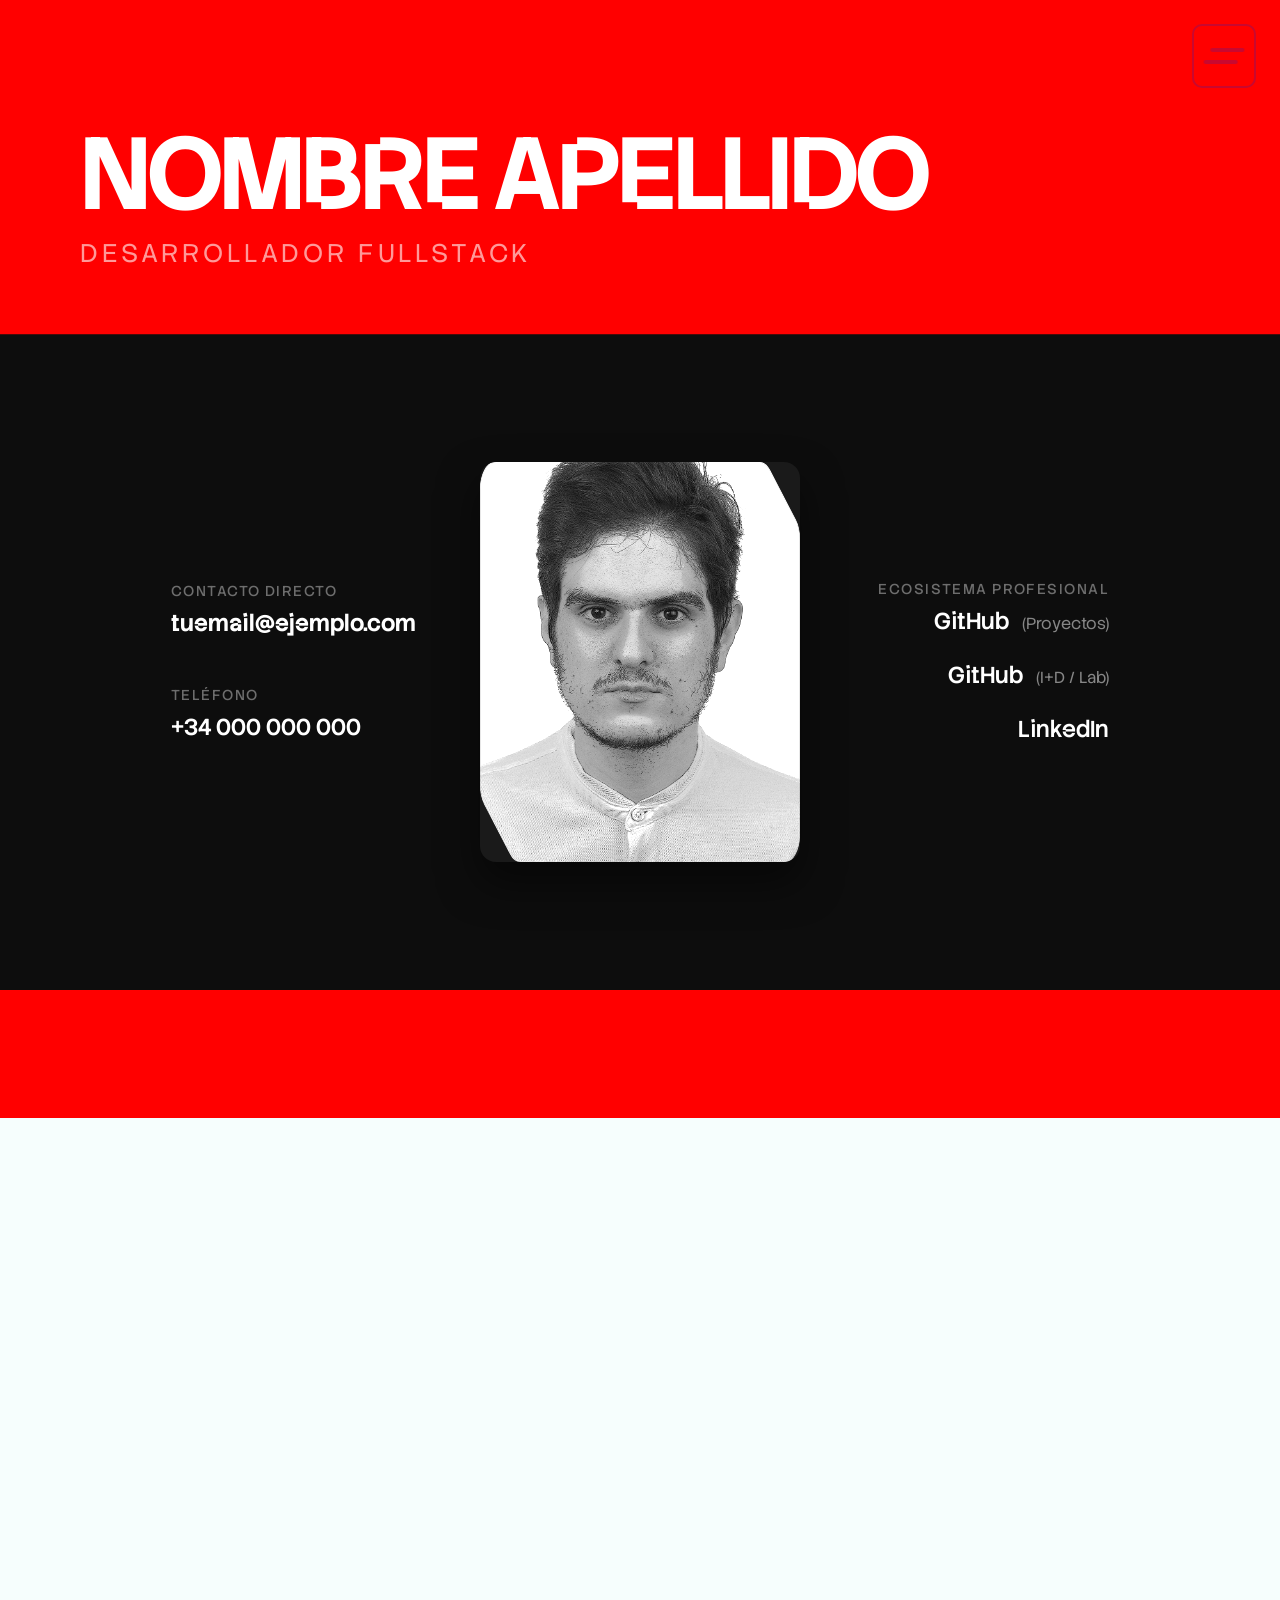
==== commit b90dc6da: "Actualización del HTML del porfolio" ====
--- a/porfolio.html
+++ b/porfolio.html
@@ -63,24 +63,38 @@
             </div>
 
             <article class="hero__body">
+                <!-- Me interesa construir aplicaciones que puedan evolucionar con facilidad -->
+                <!-- Tengo una visión amplia del desarrollo, pero también sé construir -->
                 <div class="hero__body-content">
                     <div class="hero__description-wrapper">
                         <p class="hero__description">
-                            Soy desarrollador fullstack formado en principios SOLID, patrones de diseño y clean code.
-                        </p>
-                        <br>
+                            Me interesa diseñar aplicaciones
+                            <span>escalables</span>,
+                            <span>mantenibles</span>
+                            y fáciles de
+                            <span>evolucionar</span>.
+                        </p>
+
                         <p class="hero__description">
-                            Desarrollo aplicaciones web escalables y mantenibles.
-                        </p>
-                        <br>
+                            Trabajo con
+                            <span>principios de arquitectura</span>,
+                            <span>encapsulación de responsabilidades</span>
+                            y
+                            <span>buenas prácticas de desarrollo</span>.
+                        </p>
+
                         <p class="hero__description">
-                            Estoy interesado en todo el proceso de desarrollo de estas:
-                            desde la maquetación hasta la base de datos.
+                            Disfruto participando en todo el
+                            <span>proceso de construcción</span>,
+                            desde la interfaz de usuario
+                            hasta la lógica de negocio
+                            y la persistencia de datos.
                         </p>
                     </div>
                 </div>
             </article>
             <article class="hero__header">
+
                 <div class="hero__bg hero__bg--typography" aria-hidden="true">
                     <div class="marquee-row marquee-row--left">
                         <div class="marquee-track">
@@ -102,10 +116,39 @@
                     </div>
                 </div>
 
+                <div class="hero__upper-row">
+                    <ul class="upper-row__link-list">
+                        <li class="upper-row__item">
+                            <a class="upper-row__link" href="#">Github</a>
+                        </li>
+                        <li class="upper-row__item">
+                            <a class="upper-row__link" href="#">Linkedin</a>
+                        </li>
+                        <li class="upper-row__item">
+                            <a class="upper-row__link" href="#">Currículo</a>
+                        </li>
+                    </ul>
+                    <div class="upper-row__date-wrapper">
+                        <span class="upper-row__date" id="current-date"></span>
+                    </div>
+                </div>
+
                 <div class="hero__header--info">
                     <h1 class="hero__title">NOMBRE APELLIDO</h1>
-                    <h2 class="hero__subtitle text-reveal-effect">Desarrollador fullstack</h2>
+                    <h2 class="hero__subtitle">Desarrollador fullstack</h2>
                 </div>
+
+                <div class="hero__lower-row">
+                    <span class="lower-row__scroll-info">
+                        <svg class="lower-row__scroll-info--icon" width="24px" height="24px"
+                            xmlns="http://www.w3.org/2000/svg" viewBox="0 0 24 24">
+                            <path fill="none" stroke="currentColor" stroke-linecap="round" stroke-linejoin="round"
+                                stroke-width="2.5" d="M12 19V5m-7 7l7 7l7-7" />
+                        </svg>
+                        <p class="lower-row__scroll-info--text">Desplazarse hacia abajo</p>
+                    </span>
+                </div>
+
             </article>
         </section>
 
@@ -118,14 +161,28 @@
 
                     <div class="card-project__content">
                         <p class="card-project__description text-reveal-effect">
-                            Breve descripción del proyecto de una o dos líneas.
+                            Sitio web informativo sobre un zoológico ficticio, desarrollado con Angular, SCSS.
+                            <span class="text-reveal__bg"></span>
+                        </p>
+                        <p class="card-project__description text-reveal-effect">
+                            Este proyecto se encuentra en desarrollo.
+                            <span class="text-reveal__bg"></span>
+                        </p>
+                        <p class="card-project__description text-reveal-effect">
+                            Me estoy centrando en aprender a estructurar una aplicación Angular utilizando componentes y
+                            servicios.
+                            <span class="text-reveal__bg"></span>
+                        </p>
+                        <p class="card-project__description text-reveal-effect">
+                            Pretendo aplicar buenas prácticas de desarrollo y emplear patrones de diseño.
+                            <span class="text-reveal__bg"></span>
                         </p>
                         <div class="card-project__tools">
-                            <span class="text-reveal-effect">React</span>
-                            <span class="text-reveal-effect">Node.js</span>
-                            <span class="text-reveal-effect">Tailwind</span>
+                            <span class="">Angular</span>
+                            <span class="">TypeScript</span>
+                            <span class="">Feature-based Architecture</span>
                         </div>
-                        <a href="#" class="card-project__link">Visitar web
+                        <a href="https://senda-animal.vercel.app" class="card-project__link">Visitar web
                             <!-- iconamoon -->
                             <svg class="card-project__link-icon" height="24px" width="24px"
                                 xmlns="http://www.w3.org/2000/svg" viewBox="0 0 24 24">
@@ -145,14 +202,22 @@
 
                     <div class="card-project__content">
                         <p class="card-project__description text-reveal-effect">
-                            Breve descripción del proyecto de una o dos líneas.
+                            Aplicación web de demostración de una tienda online desarrollada con Angular. Incluye
+                            catálogo de productos, filtros, carrito de compra y gestión de sesión de usuario.
+                            <span class="text-reveal__bg"></span>
+                        </p>
+                        <p class="card-project__description text-reveal-effect">
+                            Implementé un catálogo de productos con búsqueda, filtros y ordenación, así como un carrito
+                            de compra persistente utilizando LocalStorage.
+                            Durante el desarrollo trabajé con Angular y RxJS para gestionar el flujo de datos mediante
+                            Observables y servicios compartidos.
+                            <span class="text-reveal__bg"></span>
                         </p>
                         <div class="card-project__tools">
-                            <span class="text-reveal-effect">React</span>
-                            <span class="text-reveal-effect">Node.js</span>
-                            <span class="text-reveal-effect">Tailwind</span>
+                            <span class="">Angular</span>
+                            <span class="">TypeScript</span>
                         </div>
-                        <a href="#" class="card-project__link">Visitar web
+                        <a href="https://bestashop.vercel.app/" class="card-project__link">Visitar web
                             <!-- iconamoon -->
                             <svg class="card-project__link-icon" height="24px" width="24px"
                                 xmlns="http://www.w3.org/2000/svg" viewBox="0 0 24 24">
@@ -162,7 +227,6 @@
                             </svg>
                         </a>
                     </div>
-
                 </li>
                 <!-- -->
 
@@ -172,14 +236,28 @@
 
                     <div class="card-project__content">
                         <p class="card-project__description text-reveal-effect">
-                            Breve descripción del proyecto de una o dos líneas.
+                            Una aplicación en Angular para practicar y demostrar arquitectura y buenas prácticas de
+                            código.
+                            <span class="text-reveal__bg"></span>
+                        </p>
+                        <p class="card-project__description text-reveal-effect">
+                            Este proyecto nació como un ejercicio en un curso. Su objetivo principal era servir como un
+                            campo de pruebas para aplicar de forma concreta principios de diseño de software y
+                            arquitectura limpia empleando Angular.
+                            <span class="text-reveal__bg"></span>
+                        </p>
+                        <p class="card-project__description text-reveal-effect">
+                            Intenté aplicar patrones de diseño específicos (como Inyección de Dependencias, Servicios o
+                            Repository) y los principios SOLID para separar claramente las responsabilidades.
+                            <span class="text-reveal__bg"></span>
                         </p>
                         <div class="card-project__tools">
-                            <span class="text-reveal-effect">React</span>
-                            <span class="text-reveal-effect">Node.js</span>
-                            <span class="text-reveal-effect">Tailwind</span>
+                            <span class="">Angular</span>
+                            <span class="">TypeScript</span>
+                            <span class="">Type-based Architecture</span>
                         </div>
-                        <a href="#" class="card-project__link">Visitar web
+                        <a href="https://andresaragonguerrero.github.io/analizadorMinerales/"
+                            class="card-project__link">Visitar web
                             <!-- iconamoon -->
                             <svg class="card-project__link-icon" height="24px" width="24px"
                                 xmlns="http://www.w3.org/2000/svg" viewBox="0 0 24 24">
@@ -189,7 +267,6 @@
                             </svg>
                         </a>
                     </div>
-
                 </li>
                 <!-- -->
 
@@ -199,14 +276,28 @@
 
                     <div class="card-project__content">
                         <p class="card-project__description text-reveal-effect">
-                            Breve descripción del proyecto de una o dos líneas.
+                            Una aplicación en Angular y .NET para practicar y demostrar arquitectura y buenas prácticas
+                            de código.
+                            <span class="text-reveal__bg"></span>
+                        </p>
+                        <p class="card-project__description text-reveal-effect">
+                            Este proyecto se encuentra actualmente en desarrollo. Pretendo demostrar mis conocimientos
+                            tanto en todo lo relacionado con las bases de datos, como el backend y el frontend.
+                            <span class="text-reveal__bg"></span>
+                        </p>
+                        <p class="card-project__description text-reveal-effect">
+                            El backend está siendo desarrollado siguiendo una arquitectura hexagonal; mientras que el
+                            frontend sigue una arquitectura feature-based.
+                            <span class="text-reveal__bg"></span>
                         </p>
                         <div class="card-project__tools">
-                            <span class="text-reveal-effect">React</span>
-                            <span class="text-reveal-effect">Node.js</span>
-                            <span class="text-reveal-effect">Tailwind</span>
+                            <span class="">.NET</span>
+                            <span class="">Angular</span>
+                            <span class="">SCSS</span>
+                            <span class="">Arquitectura Hexagonal</span>
+                            <span class="">Feature-based Architecture</span>
                         </div>
-                        <a href="#" class="card-project__link">Visitar web
+                        <a href="https://argyroshotel.netlify.app/" class="card-project__link">Visitar web
                             <!-- iconamoon -->
                             <svg class="card-project__link-icon" height="24px" width="24px"
                                 xmlns="http://www.w3.org/2000/svg" viewBox="0 0 24 24">
@@ -216,7 +307,6 @@
                             </svg>
                         </a>
                     </div>
-
                 </li>
                 <!-- -->
 
@@ -226,14 +316,27 @@
 
                     <div class="card-project__content">
                         <p class="card-project__description text-reveal-effect">
-                            Breve descripción del proyecto de una o dos líneas.
+                            Maquetación y diseño frontend creativo para una librería ficticia.
+                            <span class="text-reveal__bg"></span>
+                        </p>
+                        <p class="card-project__description text-reveal-effect">
+                            Este proyecto fue un ejercicio centrado en la maquetación avanzada con CSS y la mejora de la
+                            experiencia de usuario a través de pequeñas interacciones, priorizando la creatividad visual
+                            y la fluidez sobre la lógica compleja.
+                            <span class="text-reveal__bg"></span>
+                        </p>
+                        <p class="card-project__description text-reveal-effect">
+                            Este proyecto me permitió profundizar en el control preciso del layout con Flexbox/Grid, el
+                            uso estratégico de transiciones y animaciones CSS para guiar la atención, y la integración
+                            sutil de JavaScript.
+                            <span class="text-reveal__bg"></span>
                         </p>
                         <div class="card-project__tools">
-                            <span class="text-reveal-effect">React</span>
-                            <span class="text-reveal-effect">Node.js</span>
-                            <span class="text-reveal-effect">Tailwind</span>
+                            <span class="">HTML</span>
+                            <span class="">CSS</span>
+                            <span class="">JavaScript</span>
                         </div>
-                        <a href="#" class="card-project__link">Visitar web
+                        <a href="https://aragonaj.github.io/LibreriaPiramide/" class="card-project__link">Visitar web
                             <!-- iconamoon -->
                             <svg class="card-project__link-icon" height="24px" width="24px"
                                 xmlns="http://www.w3.org/2000/svg" viewBox="0 0 24 24">
@@ -256,7 +359,7 @@
                 <div class="workflow__background--track"></div>
                 <ul class="workflow__track">
                     <li class="workflow__section">
-                        <h3 class="workflow__title">Lenguajes</h3>
+                        <h3 class="workflow__title title-reveal-effect">Lenguajes</h3>
                         <ul class="workflow__tool-list">
                             <li class="workflow__tool-item card-reveal-effect">
                                 <div class="workflow__item-name--wrapper">
@@ -464,7 +567,7 @@
                     </li>
                     <!-- -->
                     <li class="workflow__section">
-                        <h3 class="workflow__title">Frameworks</h3>
+                        <h3 class="workflow__title title-reveal-effect">Frameworks</h3>
                         <ul class="workflow__tool-list">
                             <li class="workflow__tool-item card-reveal-effect">
                                 <div class="workflow__item-name--wrapper">
@@ -614,7 +717,7 @@
                     </li>
                     <!-- -->
                     <li class="workflow__section">
-                        <h3 class="workflow__title">Data</h3>
+                        <h3 class="workflow__title title-reveal-effect">Data</h3>
                         <ul class="workflow__tool-list">
                             <li class="workflow__tool-item card-reveal-effect">
                                 <div class="workflow__item-name--wrapper">
@@ -724,7 +827,7 @@
                     </li>
                     <!-- -->
                     <li class="workflow__section">
-                        <h3 class="workflow__title">DevOps & Tools</h3>
+                        <h3 class="workflow__title title-reveal-effect">DevOps & Tools</h3>
                         <ul class="workflow__tool-list">
                             <li class="workflow__tool-item card-reveal-effect">
                                 <div class="workflow__item-name--wrapper">
@@ -832,7 +935,10 @@
                     </li>
                     <!-- -->
                     <li class="workflow__section">
-                        <h3 class="workflow__title">Arquitectura y buenas prácticas</h3>
+                        <h3 class="workflow__title title-reveal-effect">
+                            Arquitectura y <br>
+                            buenas prácticas
+                        </h3>
                         <ul class="workflow__tool-list">
                             <li class="workflow__tool-item card-reveal-effect">
                                 <div class="workflow__item-icon--wrapper">
@@ -873,16 +979,16 @@
                     </li>
                     <!-- -->
                     <li class="workflow__section">
-                        <h3 class="workflow__title">Metodologías</h3>
+                        <h3 class="workflow__title title-reveal-effect">Metodologías</h3>
                         <ul class="workflow__tool-list">
                             <li class="workflow__tool-item card-reveal-effect">
-                                <div class="workflow__tool--wrapper">
-                                    <span class="workflow__item-name">SRUM</span>
-                                </div>
-                            </li>
-                            <li class="workflow__tool-item card-reveal-effect">
-                                <div class="workflow__tool--wrapper">
-                                    <span class="workflow__item-name">Kanban</span>
+                                <div class="workflow__item-icon--wrapper">
+                                    <span class="workflow__item-name">SCRUM</span>
+                                </div>
+                            </li>
+                            <li class="workflow__tool-item card-reveal-effect">
+                                <div class="workflow__item-icon--wrapper">
+                                    <span class="workflow__item-name">KANBAN</span>
                                 </div>
                             </li>
                         </ul>
@@ -894,31 +1000,28 @@
         <section class="about">
             <article class="about__content">
                 <p class="about__text">
-                    Esto es un texto de sustitución para rellenar el espacio.
+                    Soy un desarrollador de aplicaciones web apasionado por crear soluciones innovadoras y eficientes.
                 </p>
                 <p class="about__text">
-                    Esto es un texto de sustitución para rellenar el espacio.
+                    Me considero una persona tranquila, sensata y muy dedicada a lo que hace. Me implico de verdad en
+                    aprender, mejorar y hacer las cosas bien.
                 </p>
                 <p class="about__text">
-                    Esto es un texto de sustitución para rellenar el espacio.
+                    Mi forma de trabajar es cuidadosa y paciente: analizo, pregunto cuando hace falta y busco soluciones
+                    sólidas antes que rápidas.
                 </p>
                 <p class="about__text">
-                    Esto es un texto de sustitución para rellenar el espacio.
-                </p>
-                <p class="about__text">
-                    Esto es un texto de sustitución para rellenar el espacio.
-                </p>
-                <p class="about__text">
-                    Esto es un texto de sustitución para rellenar el espacio.
+                    Me gusta rodearme de equipos donde haya respeto, aprendizaje y ganas de construir cosas de calidad.
                 </p>
             </article>
+            <div class="about__image"></div>
         </section>
 
         <section class="languages">
             <h2 class="languages__title">Idiomas</h2>
             <ul class="languages__list">
                 <li class="languages__item">
-                    <h3 class="languages__name">Inglés</h3>
+                    <h3 class="languages__name title-reveal-effect">Inglés</h3>
                     <ul class="languages__skill-list">
                         <li class="languages__skill-item">
                             <span class="languages__skill--label text-reveal-effect">Comprensión</span>
@@ -937,7 +1040,7 @@
                     </ul>
                 </li>
                 <li class="languages__item">
-                    <h3 class="languages__name">Francés</h3>
+                    <h3 class="languages__name title-reveal-effect">Francés</h3>
                     <ul class="languages__skill-list">
                         <li class="languages__skill-item">
                             <span class="languages__skill--label text-reveal-effect">Comprensión</span>
--- a/css/main.css
+++ b/css/main.css
@@ -1,12 +1,18 @@
 :root {
-    --bg-base: #fcfcfc;
-    --text-kinetic: rgba(0, 0, 0, 0.035);
-    --blob-vivid-1: rgba(212, 208, 6, 0.24);
-    --blob-vivid-2: rgba(241, 99, 234, 0.2);
-    --blob-vivid-3: rgba(255, 189, 47, 0.28);
-    --blob-vivid-4: rgba(6, 182, 212, 0.24);
-    --blob-vivid-5: rgba(99, 102, 241, 0.20);
-    --blob-vivid-6: rgba(173, 255, 47, 0.28);
+    --bg-base: hsl(345, 60%, 98%);
+
+    /* --color-accent: hsl(348, 92%, 41%); */
+
+    --text-kinetic: hsla(348, 92%, 41%, 0.04);
+
+    --blob-vivid-1: hsla(345, 83%, 84%, 0.35);
+    --blob-vivid-2: hsla(335, 75%, 75%, 0.30);
+    --blob-vivid-3: hsla(352, 90%, 88%, 0.40);
+
+    --blob-vivid-4: hsla(342, 85%, 80%, 0.35);
+    --blob-vivid-5: hsla(330, 70%, 70%, 0.25);
+    --blob-vivid-6: hsla(348, 95%, 90%, 0.45);
+
     --card-final-width: 728px;
     --card-final-height: 450px;
     --line-technical: rgba(0, 0, 0, 0.08);
@@ -15,8 +21,15 @@
     --bg-analizador-minerales: url('/assets/captura-analizador-minerales.png');
     --bg-hotel-argyros: url('/assets/captura-hotel-argyros.png');
     --bg-libreria-piramide: url('/assets/captura-libreria-piramide.png');
+
     --clip-mask-url: url('/assets/card-frame.svg');
     --apply-clip-mask: var(--clip-mask-url) center / 100% 100% no-repeat;
+
+    --clip-mask-stretch-url: url('/assets/clip-mask-stretch.svg');
+    --clip-mask-fixed-url: url('/assets/clip-mask-fixed.svg');
+
+    --apply-clip-mask-stretch-stretch: var(--clip-mask-stretch-url) center / 100% 100% no-repeat;
+    --apply-clip-mask-stretch-fixed: var(--clip-mask-fixed-url) center / contain no-repeat;
 }
 
 .text-reveal-effect {
@@ -69,44 +82,123 @@
     --card-bg: var(--bg-senda-animal);
 }
 
+.card-project[data-project="senda-animal"]::before {
+    background-image: url('/assets/captura-senda-animal.png');
+}
+
 .card-project[data-project="bestashop"] {
     --card-bg: var(--bg-bestashop);
 }
 
+.card-project[data-project="bestashop"]::before {
+    background-image: url('/assets/captura-bestashop.png');
+}
+
 .card-project[data-project="analizador-minerales"] {
     --card-bg: var(--bg-analizador-minerales);
 }
 
+.card-project[data-project="analizador-minerales"]::before {
+    background-image: url('/assets/captura-analizador-minerales.png');
+}
+
 .card-project[data-project="hotel-argyros"] {
     --card-bg: var(--bg-hotel-argyros);
 }
 
+.card-project[data-project="hotel-argyros"]::before {
+    background-image: url('/assets/captura-hotel-argyros.png');
+}
+
 .card-project[data-project="libreria-piramide"] {
     --card-bg: var(--bg-libreria-piramide);
 }
 
+.card-project[data-project="libreria-piramide"]::before {
+    background-image: url('/assets/captura-libreria-piramide.png');
+}
+
 .nav-link {
     text-decoration: none;
 }
 
 .menu-button {
+    height: 4rem;
+    width: 4rem;
     position: fixed;
+    padding: 0 .25rem;
     top: 1.5rem;
     right: 1.5rem;
-    width: 5rem;
-    height: 5rem;
     z-index: 100;
-    background-color: greenyellow;
-    border: none;
+    display: flex;
+    flex-direction: column;
+    justify-content: center;
+    align-items: center;
+    gap: 8px;
+    border: 2px solid hsl(348, 92%, 41%);
+    border-radius: 10px;
+    background-color: transparent;
     cursor: pointer;
-    /* clip-path: var(--shape-polygon); */
-    -webkit-mask: var(--apply-clip-mask);
-    mask: var(--apply-clip-mask);
-    font-weight: bold;
-    color: black;
+    animation: button-extrusion linear both;
+    animation-timeline: scroll(root);
+    animation-range: 0vh 80vh;
+}
+
+.menu-button:active {
+    scale: 0.94;
+    transition: scale 0.1s ease;
+}
+
+.menu-button .menu-bar {
+    display: block;
+    height: 4px;
+    width: 65%;
+    border-radius: 2px;
+    background-color: hsl(348, 92%, 41%);
+    transition: translate 0.4s cubic-bezier(0.68, -0.6, 0.32, 1.6);
     animation: menu-appear linear both;
     animation-timeline: scroll(root);
-    animation-range: 0vh 80vh;
+    animation-range: 0vh 40vh;
+}
+
+.menu-button .menu-bar:first-child {
+    translate: 10% 0;
+}
+
+.menu-button .menu-bar:last-child {
+    translate: -10% 0;
+}
+
+.menu-button:hover .menu-bar:first-child {
+    translate: 0% 0;
+}
+
+.menu-button:hover .menu-bar:last-child {
+    translate: 0% 0;
+}
+
+@keyframes button-extrusion {
+    from {
+        transform: translateY(-1.5rem);
+        clip-path: inset(0 0 100% 0);
+    }
+
+    to {
+        transform: translateY(0);
+        clip-path: inset(0 0 0 0);
+    }
+}
+
+@keyframes menu-appear {
+    from {
+        scale: 0;
+        opacity: 0;
+    }
+
+    to {
+        scale: 1;
+        opacity: 1;
+    }
 }
 
 .menu-overlay {
@@ -186,32 +278,66 @@
 }
 
 .menu-close {
-    width: 5rem;
-    height: 5rem;
-    position: absolute;
+    height: 4rem;
+    width: 4rem;
+    position: fixed;
+    padding: 0 .25rem;
     top: 1.5rem;
     right: 1.5rem;
-    z-index: 210;
-    background: greenyellow;
-    border: none;
-    -webkit-mask: var(--apply-clip-mask);
-    mask: var(--apply-clip-mask);
-    font-weight: bold;
+    z-index: 100;
+    display: flex;
+    flex-direction: column;
+    justify-content: center;
+    align-items: center;
+    gap: 0px;
+    border: 2px solid hsl(348, 92%, 41%);
+    border-radius: 10px;
+    background-color: transparent;
     cursor: pointer;
-    transition: transform 0.2s ease, background 0.2s ease;
+    transition: scale 0.25s ease, background-color 0.25s ease, rotate 0.5s cubic-bezier(0.25, 0.8, 0.25, 1);
+}
+
+.menu-close:hover {
+    rotate: 180deg;
 }
 
 .menu-close:active {
-    transform: scale(0.9);
+    scale: 0.9;
+}
+
+.menu-close .menu-bar {
+    display: block;
+    height: 4px;
+    width: 65%;
+    border-radius: 2px;
+    background-color: hsl(348, 92%, 41%);
+    transition: rotate 0.3s cubic-bezier(0.25, 0.8, 0.25, 1), scale 0.3s ease;
+}
+
+.menu-close .menu-bar:first-child {
+    rotate: 45deg;
+    translate: 0 2px;
+}
+
+.menu-close .menu-bar:last-child {
+    rotate: -45deg;
+    translate: 0 -2px;
+}
+
+.menu-close:hover .menu-bar:first-child {
+    rotate: 30deg;
+}
+
+.menu-close:hover .menu-bar:last-child {
+    rotate: -30deg;
 }
 
 .scene {
-    height: 2700vh;
+    height: 2450vh;
     display: grid;
     grid-template-columns: 1fr;
     grid-template-rows: 1fr;
     position: relative;
-
 }
 
 .hero,
@@ -233,7 +359,7 @@
     background-color: var(--bg-base);
     animation: hero-push-up linear both;
     animation-timeline: scroll(root);
-    animation-range: 250vh 300vh;
+    animation-range: 250vh 400vh;
 }
 
 .hero::before {
@@ -287,7 +413,7 @@
         scroll(root);
     animation-range:
         0vh 80vh,
-        100vh 200vh;
+        100vh 250vh;
 }
 
 .hero__bg {
@@ -435,7 +561,7 @@
     margin: auto 0;
     animation: hero-description-reveal linear both;
     animation-timeline: scroll(root);
-    animation-range: 100vh 200vh;
+    animation-range: 100vh 250vh;
 }
 
 .hero__description {
@@ -445,7 +571,7 @@
     line-height: 2.5;
     text-align: center;
     text-transform: uppercase;
-    background: linear-gradient(to right, rgba(0, 0, 0, 1) 50%, rgba(0, 0, 0, 0.5) 50%);
+    background: linear-gradient(to right, hsl(348, 92%, 41%) 50%, hsla(348, 92%, 41%, 0.4) 50%);
     background-size: 200% 100%;
     background-position: 100% 0;
     -webkit-background-clip: text;
@@ -453,11 +579,11 @@
     -webkit-text-fill-color: transparent;
     animation: description-gradient-reveal linear both;
     animation-timeline: scroll(root);
-    animation-range: 100vh 200vh;
+    animation-range: 100vh 250vh;
 }
 
 .hero__title {
-    color: black;
+    color: hsl(348, 92%, 41%);
     writing-mode: initial;
     transform: none;
     font-family: var(--font-primary);
@@ -466,14 +592,14 @@
     letter-spacing: 0.5rem;
     text-transform: uppercase;
     white-space: nowrap;
-    background: linear-gradient(to bottom, #000000 30%, #434343 100%);
+    background: linear-gradient(to right, hsl(348, 92%, 41%) 50%, hsla(348, 92%, 41%, 0.4) 50%);
     -webkit-background-clip: text;
     background-clip: text;
     -webkit-text-fill-color: transparent;
 }
 
 .hero__subtitle {
-    color: black;
+    color: hsl(348, 92%, 41%);
     writing-mode: initial;
     transform: none;
     font-family: var(--font-primary);
@@ -482,7 +608,7 @@
     letter-spacing: 0.5rem;
     text-transform: uppercase;
     white-space: nowrap;
-    background: linear-gradient(to bottom, #111111 10%, #555555 100%);
+    background: linear-gradient(to right, hsl(348, 92%, 41%) 50%, hsla(348, 92%, 41%, 0.4) 50%);
     -webkit-background-clip: text;
     background-clip: text;
     -webkit-text-fill-color: transparent;
@@ -522,20 +648,54 @@
     margin-top: 0;
     top: 0;
     z-index: 2;
-    background-color: black;
     display: grid;
     grid-template-columns: 1fr;
     grid-template-rows: 1fr;
+    background-color: var(--bg-base);
     animation: projects-entrance linear both;
     animation-timeline: scroll(root);
-    animation-range: 250vh 300vh;
+    animation-range: 250vh 400vh;
 }
 
 .projects::before {
-    content: "PROYECTOS";
+    content: "";
+    position: absolute;
+    inset: -50%;
+    z-index: -2;
+    grid-area: 1 / 1;
+    pointer-events: none;
+    background-image:
+        radial-gradient(circle at 20% 30%, var(--blob-vivid-4) 0%, transparent 45%),
+        radial-gradient(circle at 75% 20%, var(--blob-vivid-5) 0%, transparent 40%),
+        radial-gradient(circle at 40% 80%, var(--blob-vivid-6) 0%, transparent 50%);
+    background-size: 200% 200%;
+    filter: blur(60px);
+    animation: fluid-drift 22s ease-in-out infinite alternate;
+}
+
+.projects::after {
+    content: "";
+    position: absolute;
+    inset: 0;
+    z-index: -1;
+    background-image: url("data:image/svg+xml,%3Csvg viewBox='0 0 200 200' xmlns='http://www.w3.org/2000/svg'%3E%3Cfilter id='noiseFilter'%3E%3CfeTurbulence type='fractalNoise' baseFrequency='0.85' numOctaves='4' stitchTiles='stitch'/%3E%3C/filter%3E%3Crect width='100%25' height='100%25' filter='url(%23noiseFilter)'/%3E%3C/svg%3E");
+    opacity: 0.1;
+    mix-blend-mode: multiply;
+}
+
+.projects__backgrounds {
+    grid-area: 1 / 1;
+    width: 100%;
+    height: 100dvh;
     position: relative;
     z-index: 1;
-    grid-area: 1 / 1;
+    overflow: hidden;
+}
+
+.projects__title {
+    position: absolute;
+    top: 0;
+    left: 0;
     align-self: start;
     justify-self: start;
     font-family: var(--font-primary);
@@ -543,17 +703,19 @@
     font-weight: 900;
     line-height: 0.8;
     letter-spacing: -0.06em;
-    color: grey;
-    pointer-events: none;
-}
-
-.projects__backgrounds {
+    color: hsl(348, 92%, 41%);
+}
+
+.projects__track {
     grid-area: 1 / 1;
-    width: 100%;
     height: 100dvh;
-    position: relative;
-    z-index: 1;
-    overflow: hidden;
+    display: grid;
+    grid-template-columns: 1fr;
+    grid-template-rows: 1fr;
+    justify-items: center;
+    align-items: center;
+    background: transparent;
+    z-index: 2;
 }
 
 .projects__bg-layer {
@@ -567,127 +729,232 @@
     background-image: var(--bg-current-project);
     image-rendering: -webkit-optimize-contrast;
     opacity: 0;
-    filter: grayscale(100%) brightness(30%) contrast(90%);
-    transition: filter 0.6s ease, opacity 0.7s ease;
-    transition: opacity 0.7s cubic-bezier(0.25, 1, 0.5, 1);
+    filter: brightness(90%) contrast(120%);
+    /* mix-blend-mode: color-burn; */
+    transition: opacity 0.8s cubic-bezier(0.25, 1, 0.5, 1);
 }
 
 .projects__bg-layer.is-active {
-    filter: grayscale(30%) brightness(40%) contrast(100%);
-    opacity: 0.5;
-}
-
-.projects__track {
+    opacity: 0.15;
+}
+
+.card-project {
     grid-area: 1 / 1;
-    height: 100dvh;
-    display: flex;
-    justify-content: flex-start;
-    align-items: center;
-    gap: 50dvw;
-    background: transparent;
-    z-index: 2;
-    animation: project-parade linear both;
-    animation-timeline: scroll(root);
-    animation-range: 100vh 1000vh;
-}
-
-.card-project {
-    height: 70dvh;
-    width: 55dvw;
-    flex-shrink: 0;
-    display: flex;
-    flex-direction: column;
-    justify-content: space-between;
-    padding: 3rem;
-    -webkit-mask: var(--apply-clip-mask);
-    mask: var(--apply-clip-mask);
-    background-image:
-        linear-gradient(to bottom, rgba(255, 255, 255, 0.15) 0%, rgba(255, 255, 255, 0.05) 100%),
-        var(--card-bg);
-    background-size: cover;
-    background-position: center;
-    background-repeat: no-repeat;
-    background-color: #121212;
-}
-
-.card-project__title {
-    margin: 0;
-    padding: 0.5rem 1.5rem;
-    font-family: var(--font-primary);
-    font-size: clamp(1.5rem, 3vw, 2.5rem);
-    font-weight: 900;
-    text-transform: uppercase;
-    letter-spacing: -0.01em;
-    color: #000000;
-    background-color: greenyellow;
-    display: inline-block;
-    width: max-content;
-    -webkit-mask: var(--apply-clip-mask);
-    mask: var(--apply-clip-mask);
-}
-
-.card-project__content-bottom {
-    display: flex;
-    flex-direction: column;
-    gap: 1.5rem;
-    padding: 2rem;
-    margin-top: auto;
-    width: 100%;
-    box-sizing: border-box;
-    background-color: rgba(18, 18, 18, 0.65);
+    height: 75dvh;
+    width: 70dvw;
+    position: relative;
+    padding: 0.5rem;
+    padding-top: calc(4vh + 3rem);
+    display: grid;
+    grid-template-columns: minmax(0, 3fr) minmax(0, 2fr);
+    grid-template-rows: 1fr;
+    grid-row: 1;
+    border: 1px solid hsla(345, 85%, 92%, 0.2);
+    background-color: hsla(345, 85%, 92%, 0.05);
+    box-shadow:
+        0 4px 30px rgba(0, 0, 0, 0.03),
+        0 1px 3px hsla(345, 20%, 10%, 0.12),
+        inset 0 1px 1px hsla(345, 85%, 92%, 0.25);
     backdrop-filter: blur(4px);
     -webkit-backdrop-filter: blur(4px);
-    -webkit-mask: var(--apply-clip-mask);
-    mask: var(--apply-clip-mask);
+    transform: translateY(100dvh);
+    will-change: transform;
+    animation: card-stacking linear both;
+    animation-timeline: scroll(root);
+    animation-range:
+        calc(200vh + (var(--index) * 100vh)) calc(400vh + (var(--index) * 100vh));
+}
+
+.card-project::before {
+    content: "";
+    height: 100%;
+    width: 100%;
+    min-width: 0;
+    padding: 1rem;
+    display: block;
+    grid-column: 1;
+    background-size: contain;
+    background-position: center;
+    background-origin: content-box;
+    background-repeat: no-repeat;
+}
+
+@keyframes card-stacking {
+    0% {
+        transform: translateY(100dvh);
+        width: 70dvw;
+    }
+
+    60% {
+        transform: translateY(calc((var(--index) - 1) * 1.5rem));
+        width: 70dvw;
+    }
+
+    100% {
+        transform: translateY(calc((var(--index) - 1) * 1.5rem));
+        width: calc(70dvw - (5 - var(--index)) * 1.5rem);
+    }
+}
+
+.card-project:nth-child(even) {
+    grid-template-columns: minmax(0, 2fr) minmax(0, 3fr);
+}
+
+.card-project:nth-child(even)::before {
+    grid-column: 2;
+    grid-row: 1;
+}
+
+.card-project:nth-child(even) .card-project__content {
+    grid-column: 1;
+    grid-row: 1;
+}
+
+.projects__card:last-child {
+    animation-name: last-card-static;
+}
+
+@keyframes last-card-static {
+    0% {
+        transform: translateY(100dvh) scale(1);
+    }
+
+    60% {
+        transform: translateY(calc((var(--index) - 1) * 1.5rem)) scale(1);
+    }
+
+    100% {
+        transform: translateY(calc((var(--index) - 1) * 1.5rem)) scale(1);
+    }
+}
+
+.card-project__title {
+    position: absolute;
+    min-width: 25dvw;
+    top: 0;
+    left: 0;
+    margin: 0;
+    padding: 1.5rem 2rem;
+    z-index: 3;
+    align-self: start;
+    justify-self: start;
+    background-color: hsla(345, 85%, 92%, 0.5);
+    backdrop-filter: blur(4px);
+    -webkit-backdrop-filter: blur(4px);
+    border-bottom-right-radius: 10px;
+    border-right: 1px solid hsla(345, 85%, 92%, 0.2);
+    border-bottom: 1px solid hsla(345, 85%, 92%, 0.2);
+    font-family: var(--font-primary);
+    font-size: 4vh;
+    font-weight: 900;
+    line-height: 0.8;
+    letter-spacing: -0.06em;
+    color: hsl(348, 92%, 41%);
+}
+
+.card-project__title::before {
+    content: "";
+    position: absolute;
+    top: 0;
+    left: 100%;
+    width: 10px;
+    height: 10px;
+    background: transparent;
+    border-top-left-radius: 10px;
+    box-shadow: -4px -4px 0 4px hsla(345, 85%, 92%, 0.05);
+    pointer-events: none;
+}
+
+.card-project__title::after {
+    content: "";
+    position: absolute;
+    top: 100%;
+    left: 0;
+    width: 10px;
+    height: 10px;
+    background: transparent;
+    border-top-left-radius: 10px;
+    box-shadow: -4px -4px 0 4px hsla(345, 85%, 92%, 0.05);
+    pointer-events: none;
+}
+
+.card-project:nth-child(even) .card-project__title {
+    left: auto;
+    right: 0;
+    border-bottom-right-radius: 0;
+    border-bottom-left-radius: 10px;
+}
+
+.card-project:nth-child(even) .card-project__title::before {
+    left: auto;
+    right: 100%;
+    border-top-left-radius: 0;
+    border-top-right-radius: 10px;
+    box-shadow: 4px -4px 0 4px hsla(345, 85%, 92%, 0.05);
+}
+
+.card-project:nth-child(even) .card-project__title::after {
+    left: auto;
+    right: 0;
+    border-top-left-radius: 0;
+    border-top-right-radius: 10px;
+    box-shadow: 4px -4px 0 4px hsla(345, 85%, 92%, 0.05);
+}
+
+.card-project__content {
+    height: 100%;
+    min-width: 0;
+    padding: 2rem;
+    display: flex;
+    flex-direction: column;
+    justify-content: flex-start;
+    align-items: flex-start;
+    gap: 1.25rem;
 }
 
 .card-project__description {
-    margin: 0;
     font-family: var(--font-secondary);
-    font-size: clamp(0.9rem, 1.1vw, 1.1rem);
-    line-height: 1.6;
-    color: rgba(255, 255, 255, 0.8);
+    font-size: 1.25rem;
+    font-weight: normal;
+    line-height: 1.5;
+    color: hsl(348, 92%, 41%);
 }
 
 .card-project__tools {
     display: flex;
     flex-wrap: wrap;
-    gap: 0.6rem;
+    gap: .5rem;
 }
 
 .card-project__tools span {
+    padding: .5rem .75rem;
+    border: 1px solid hsl(348, 92%, 41%);
+    border-radius: 10px;
     font-family: var(--font-secondary);
-    font-size: 0.75rem;
+    font-size: 1rem;
+    font-weight: normal;
+    color: hsl(348, 92%, 41%);
+    background-color: hsla(345, 85%, 92%, 0.5);
+}
+
+.card-project__link {
+    margin-top: auto;
+    padding: .75rem 1.25rem;
+    display: flex;
+    align-items: center;
+    gap: .5rem;
+    font-family: var(--font-secondary);
+    font-size: 1rem;
     font-weight: bold;
-    text-transform: uppercase;
-    color: greenyellow;
-    background-color: rgba(172, 255, 47, 0.08);
-    padding: 0.4rem 0.8rem;
-    letter-spacing: 0.06em;
-    border: 1px solid rgba(172, 255, 47, 0.2);
-}
-
-.card-project__link {
-    align-self: flex-start;
-    font-family: var(--font-primary);
-    font-size: 0.85rem;
-    font-weight: 900;
-    text-transform: uppercase;
+    text-align: center;
     text-decoration: none;
-    letter-spacing: 0.05em;
-    color: #000000;
-    background-color: greenyellow;
-    padding: 0.8rem 1.6rem;
-    border-radius: 0 !important;
-    transition: background-color 0.2s ease, transform 0.1s ease;
-}
-
-.card-project__link:hover {
-    background-color: #ffffff;
-}
-
-.card-project__link:active {
-    transform: scale(0.97);
+    border-radius: 10px;
+    color: hsla(345, 85%, 92%, 0.5);
+    background-color: hsl(348, 92%, 41%);
+}
+
+.card-project__link-icon {
+    color: hsla(345, 85%, 92%, 0.5);
 }
 
 .workflow {
@@ -705,7 +972,7 @@
     background-color: #002233;
     animation: workflow-entrance linear both;
     animation-timeline: scroll(root);
-    animation-range: 1000vh 1150vh;
+    animation-range: 900vh 1050vh;
 }
 
 .workflow__content {
@@ -717,10 +984,9 @@
     z-index: 0;
     display: flex;
     flex-direction: row;
-    /* quizás 5 */
     animation: workflow-content-rise linear both;
     animation-timeline: scroll(root);
-    animation-range: 1150vh 1300vh;
+    animation-range: 1050vh 1200vh;
 }
 
 .workflow::before {
@@ -734,12 +1000,12 @@
     font-weight: 900;
     line-height: 0.8;
     letter-spacing: -0.06em;
-    color: grey;
+    color: hsl(348, 92%, 41%);
     pointer-events: none;
     white-space: pre-wrap;
     animation: workflow-title-scale linear both;
     animation-timeline: scroll(root);
-    animation-range: 1150vh 1300vh;
+    animation-range: 1050vh 1200vh;
 }
 
 .workflow__background {
@@ -753,7 +1019,7 @@
     pointer-events: none;
     animation: workflow-bg-exit linear both;
     animation-timeline: scroll(root);
-    animation-range: 1150vh 1300vh;
+    animation-range: 1050vh 1200vh;
 }
 
 .workflow__background::before {
@@ -770,7 +1036,7 @@
     will-change: transform;
     animation: workflow-subtle-move linear both;
     animation-timeline: scroll(root);
-    animation-range: 1200vh 1300vh;
+    animation-range: 1100vh 1200vh;
 }
 
 @keyframes workflow-subtle-move {
@@ -786,7 +1052,6 @@
 .workflow__background--track {
     height: 100%;
     width: 40dvw;
-    background-image: url('/assets/workflow-bg--2.jpg');
     background-size: cover;
     background-position: center;
     background-repeat: no-repeat;
@@ -813,7 +1078,7 @@
     padding-right: 5dvw;
     animation: section-lifecycle linear both;
     animation-timeline: scroll(root);
-    animation-range: 1300vh 1700vh;
+    animation-range: 1200vh 1600vh;
 }
 
 .workflow__title {
@@ -888,8 +1153,9 @@
     display: flex;
     justify-content: center;
     align-items: center;
+    border-radius: 10px;
     box-shadow: var(--color-shadow-sm);
-    background-color: red;
+    background-color: hsl(348, 92%, 41%);
 }
 
 .workflow__item-icon--wrapper {
@@ -903,7 +1169,14 @@
     mask: var(--apply-clip-mask);
     -webkit-mask-size: stretch;
     mask-size: stretch;
-    background-color: green;
+    border: 1px solid hsla(345, 85%, 92%, 0.2);
+    background-color: hsla(345, 85%, 92%, 0.05);
+    box-shadow:
+        0 4px 30px rgba(0, 0, 0, 0.03),
+        0 1px 3px hsla(345, 20%, 10%, 0.12),
+        inset 0 1px 1px hsla(345, 85%, 92%, 0.25);
+    backdrop-filter: blur(4px);
+    -webkit-backdrop-filter: blur(4px);
 }
 
 .workflow__tool--wrapper {
@@ -914,7 +1187,14 @@
     align-items: center;
     -webkit-mask: var(--apply-clip-mask);
     mask: var(--apply-clip-mask);
-    background-color: green;
+    border: 1px solid hsla(345, 85%, 92%, 0.2);
+    background-color: hsla(345, 85%, 92%, 0.05);
+    box-shadow:
+        0 4px 30px rgba(0, 0, 0, 0.03),
+        0 1px 3px hsla(345, 20%, 10%, 0.12),
+        inset 0 1px 1px hsla(345, 85%, 92%, 0.25);
+    backdrop-filter: blur(4px);
+    -webkit-backdrop-filter: blur(4px);
 }
 
 .workflow__item-name {
@@ -936,8 +1216,8 @@
     justify-content: center;
     animation: about-entrance linear both;
     animation-timeline: scroll(root);
-    animation-range: 1800vh 2025vh;
-    --about-fixed-start: 2025vh;
+    animation-range: 1500vh 1650vh;
+    --about-fixed-start: 1650vh;
     --paragraph-duration: 50vh;
 }
 
@@ -1018,7 +1298,7 @@
     background-color: black;
     animation: languages-entrance linear both;
     animation-timeline: scroll(root);
-    animation-range: 2350vh 2450vh;
+    animation-range: 2000vh 2150vh;
 }
 
 .languages__title {
@@ -1039,7 +1319,7 @@
     user-select: none;
     animation: languages-exit linear both;
     animation-timeline: scroll(root);
-    animation-range: 2450vh 2550vh;
+    animation-range: 2150vh 2300vh;
 }
 
 .languages__list {
@@ -1051,7 +1331,7 @@
     justify-content: space-between;
     animation: languages-exit linear both;
     animation-timeline: scroll(root);
-    animation-range: 2450vh 2550vh;
+    animation-range: 2150vh 2300vh;
 }
 
 .languages__item {
@@ -1118,7 +1398,7 @@
     will-change: transform, opacity;
     animation: contact-entrance linear both;
     animation-timeline: scroll(root);
-    animation-range: 2470vh 2550vh;
+    animation-range: 2200vh 2350vh;
 }
 
 @keyframes contact-entrance {
@@ -1267,6 +1547,8 @@
     width: 100%;
     height: 100%;
     object-fit: cover;
+    -webkit-mask: var(--apply-clip-mask);
+    mask: var(--apply-clip-mask);
     filter: grayscale(100%) contrast(110%);
     transition: filter 0.5s cubic-bezier(0.25, 1, 0.5, 1), transform 0.5s cubic-bezier(0.25, 1, 0.5, 1);
 }
@@ -1557,16 +1839,6 @@
     }
 }
 
-@keyframes project-parade {
-    from {
-        transform: translateX(60%);
-    }
-
-    to {
-        transform: translateX(-100%);
-    }
-}
-
 @keyframes card-lifecycle {
 
     0% {
@@ -1687,15 +1959,3 @@
         opacity: 1;
     }
 }
-
-@keyframes menu-appear {
-    from {
-        opacity: 0;
-        transform: translateY(-50px) scale(0);
-    }
-
-    to {
-        opacity: 1;
-        transform: translateY(0) scale(1);
-    }
-}
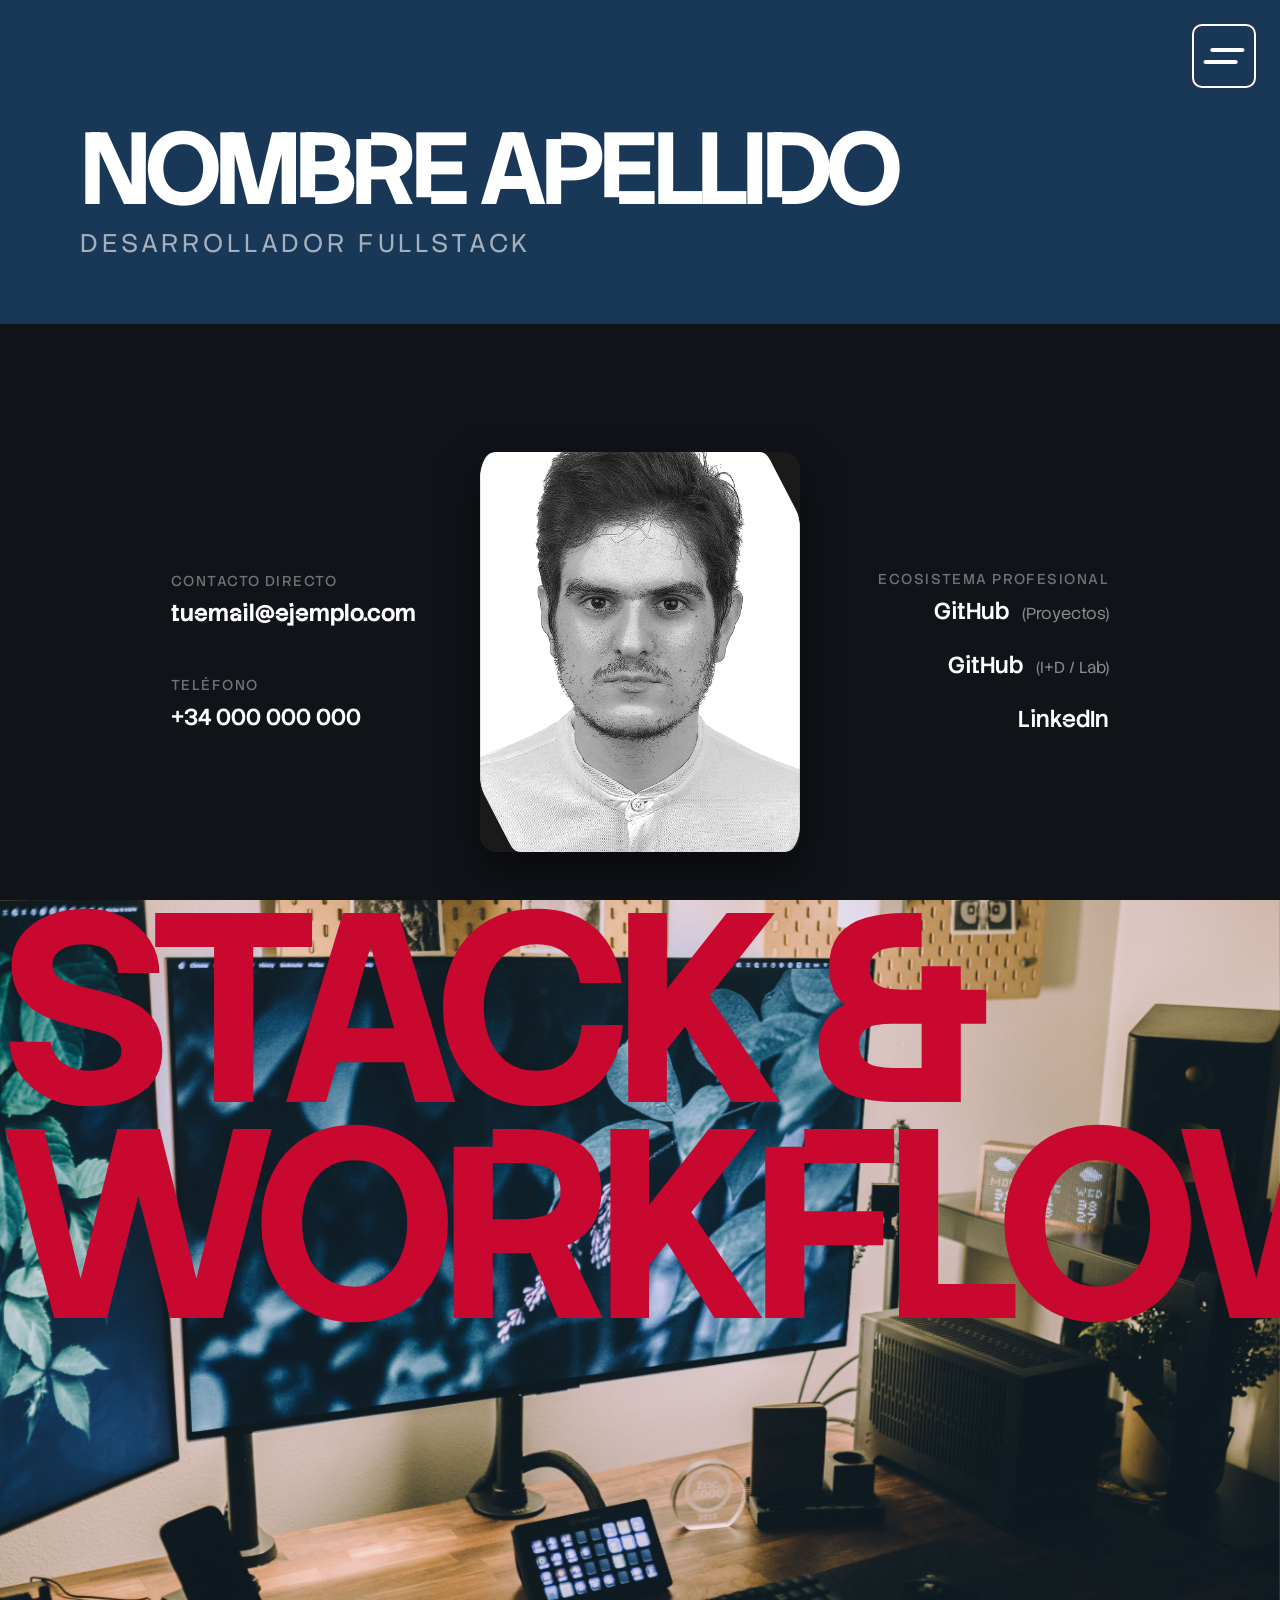
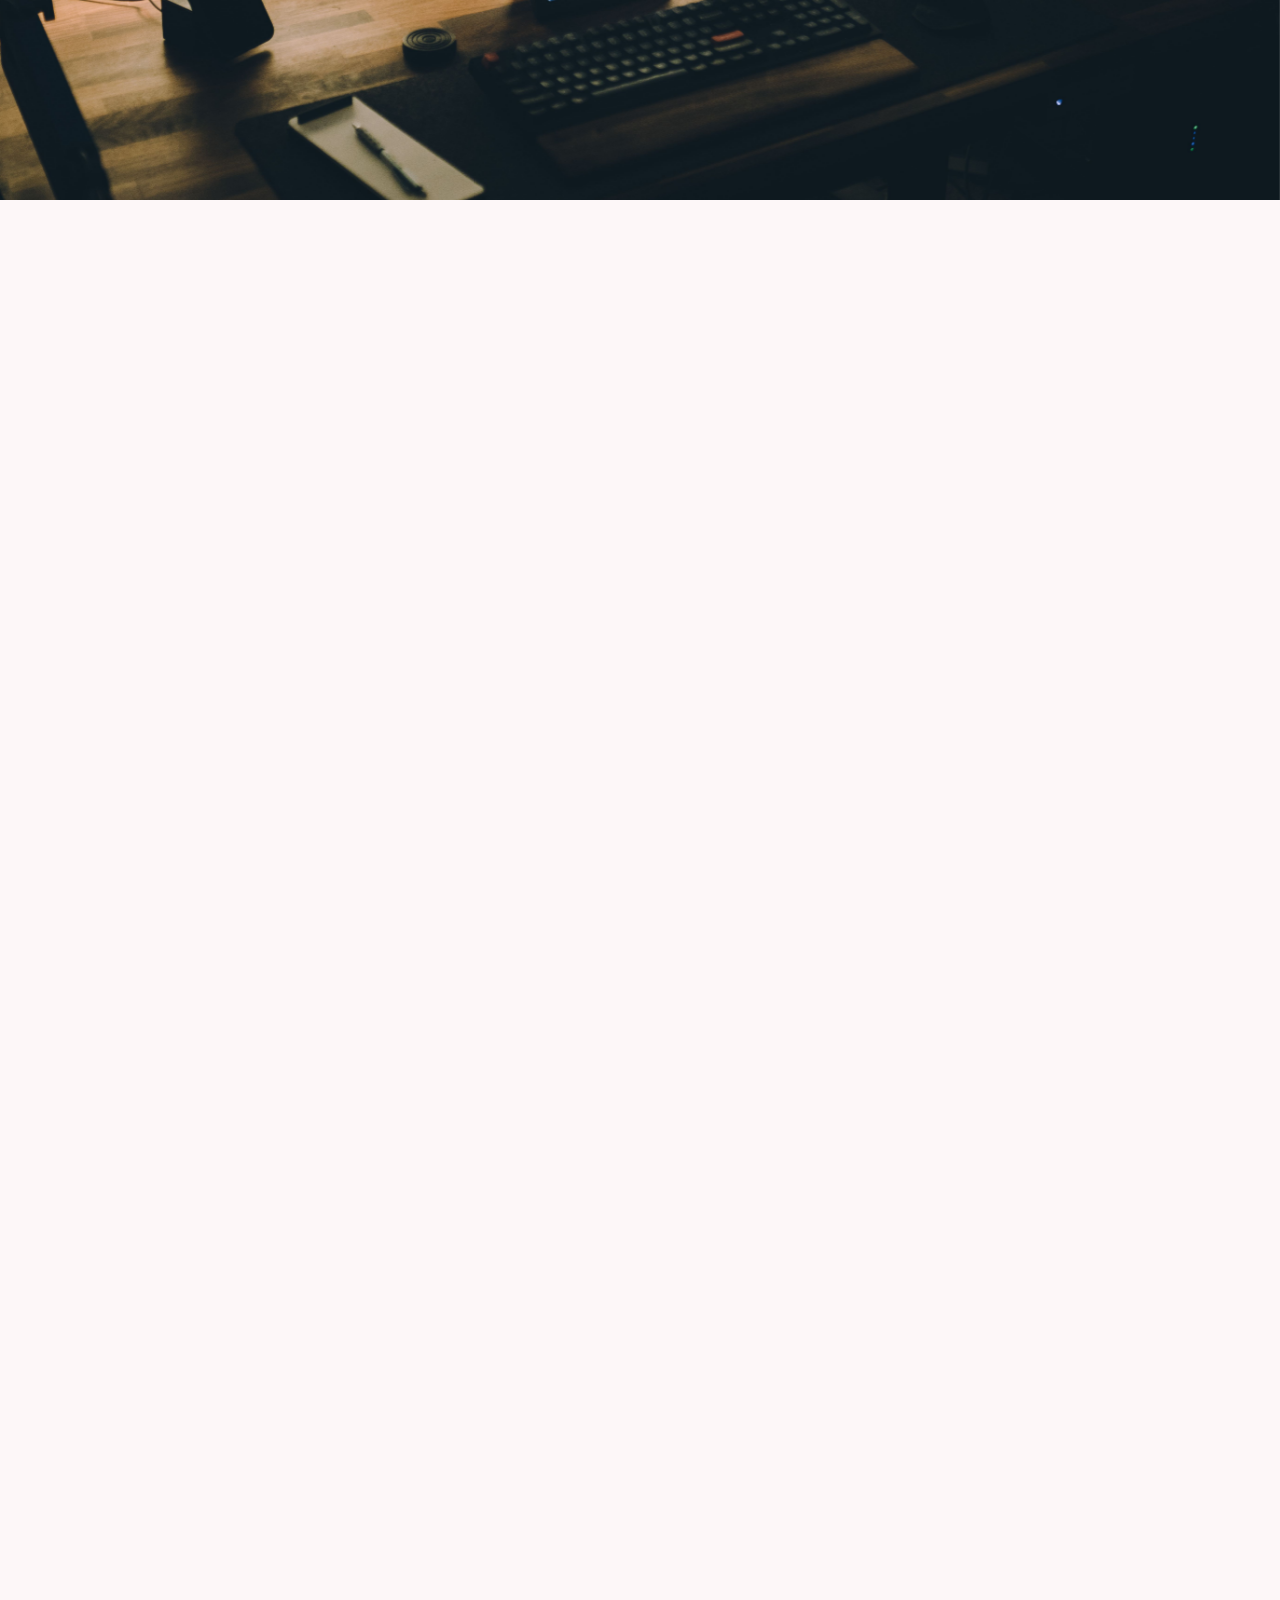
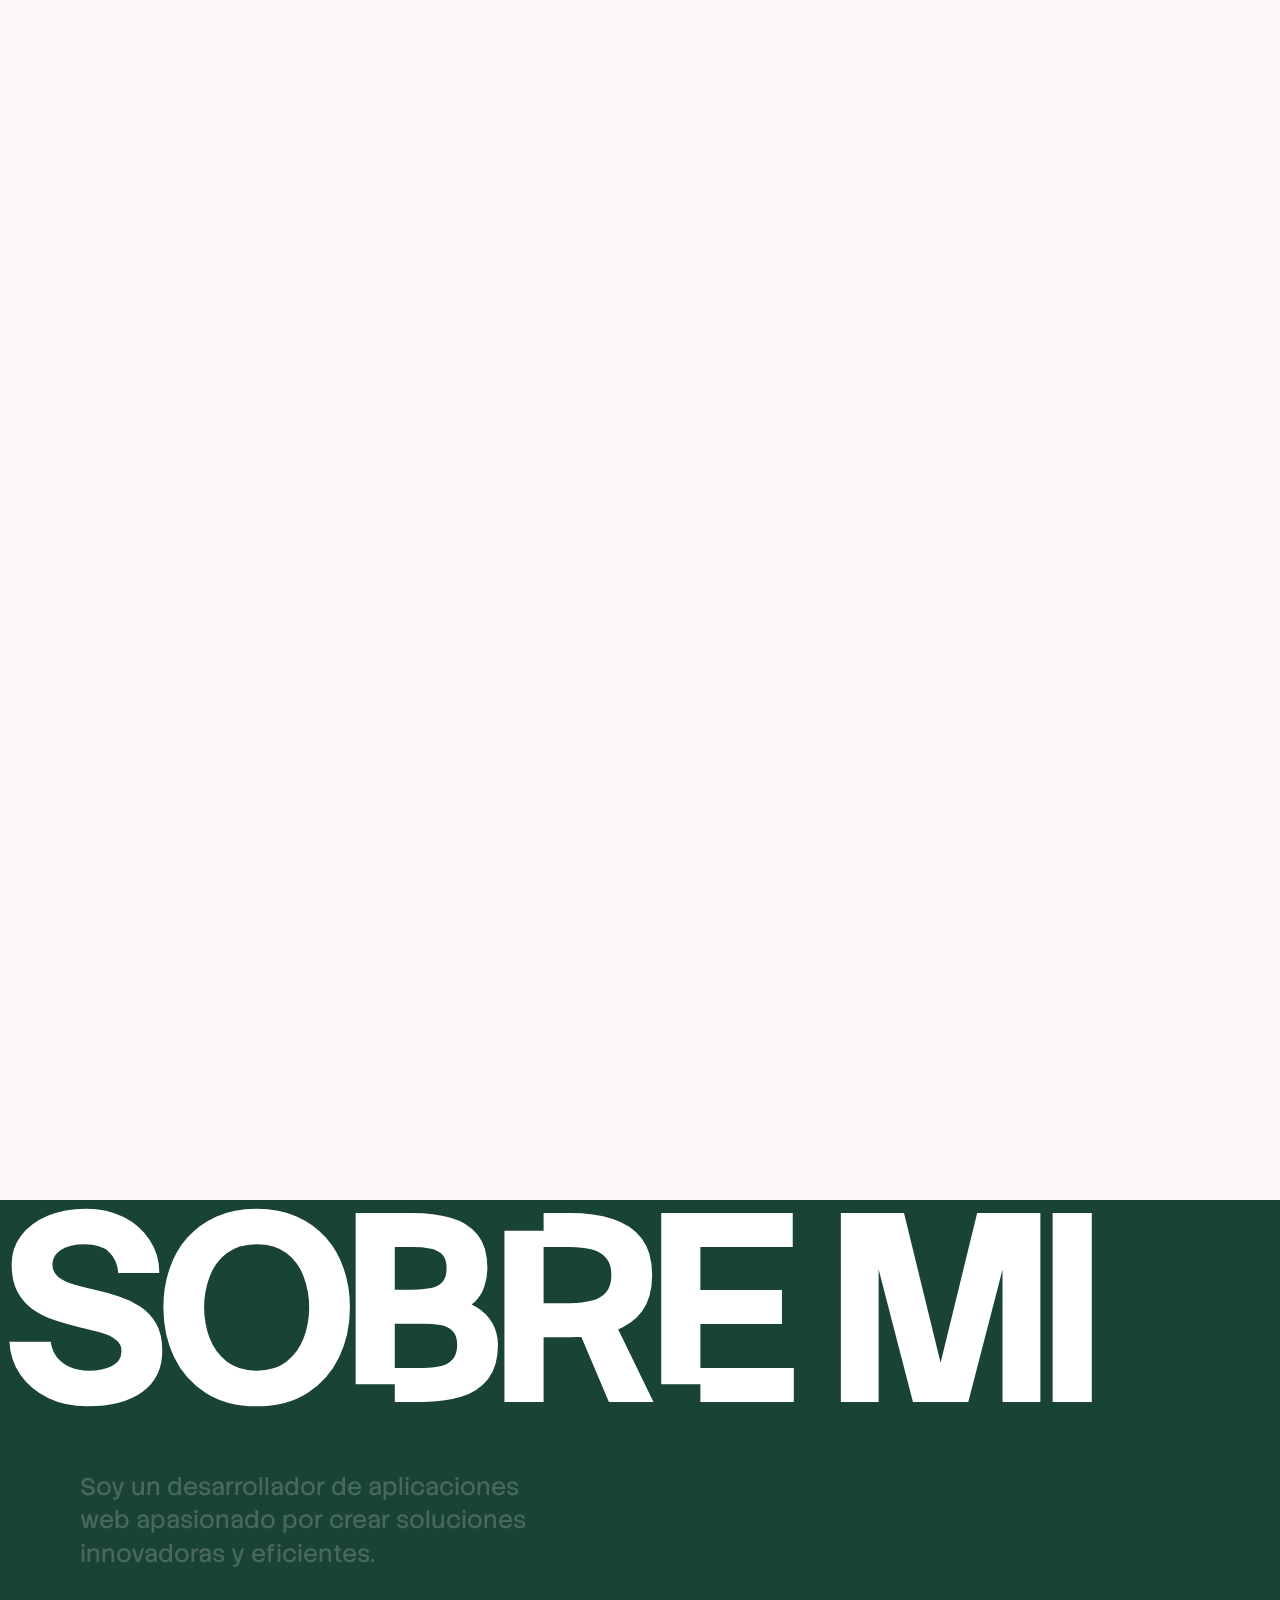
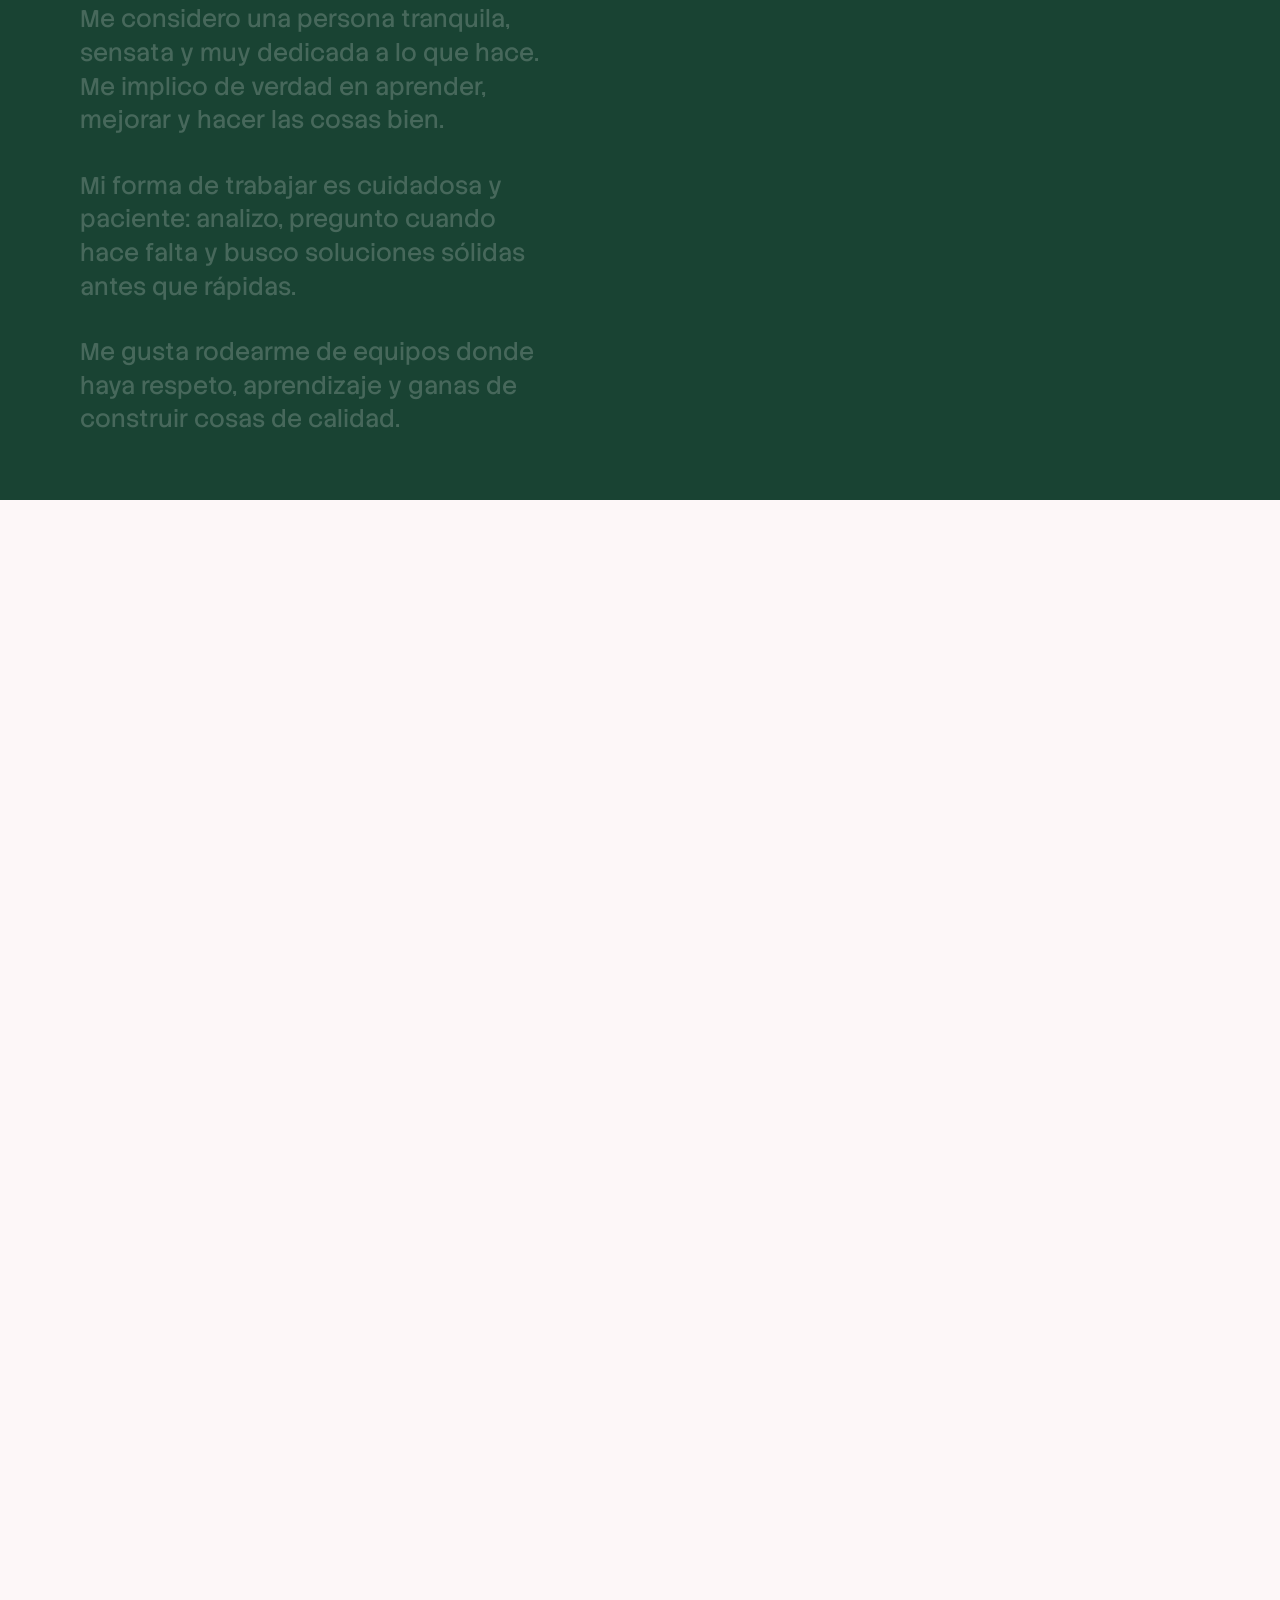
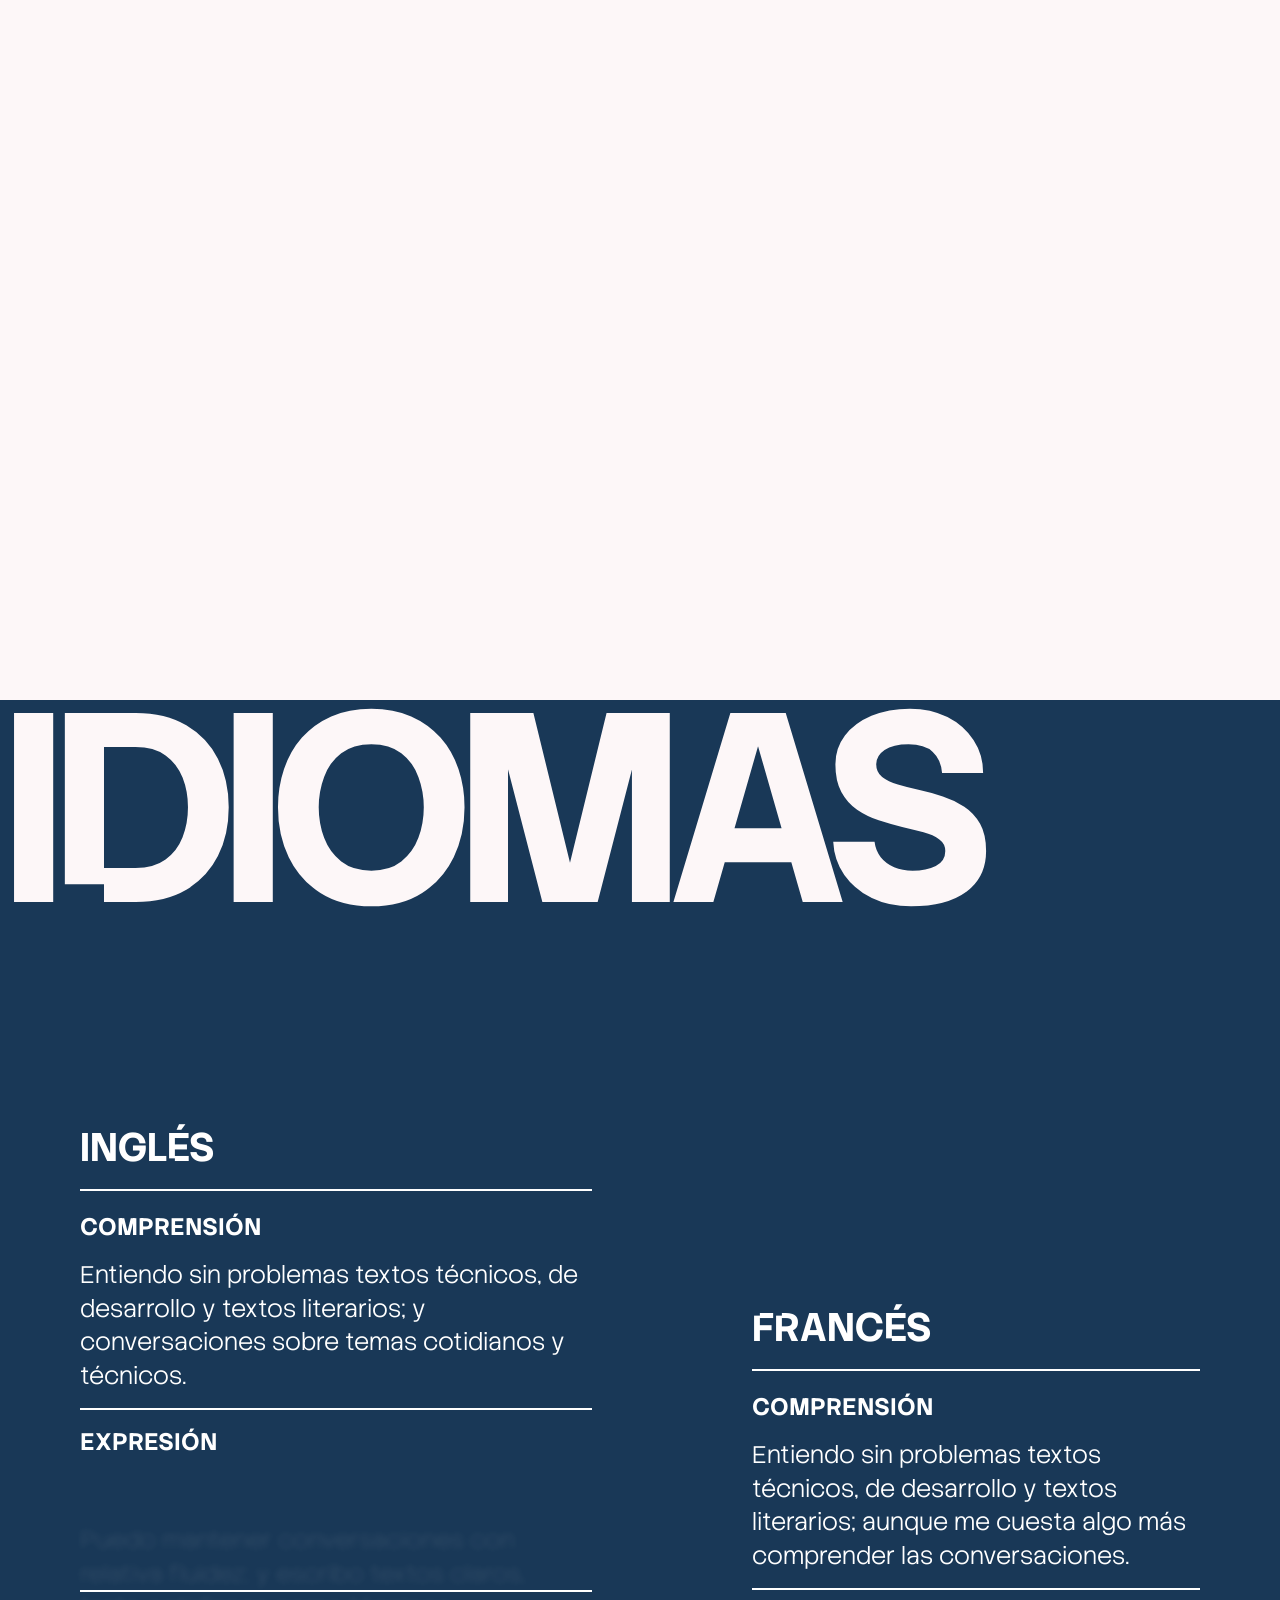
==== commit 9137715d: "Actualización de la barra de progreso" ====
--- a/porfolio.html
+++ b/porfolio.html
@@ -69,23 +69,23 @@
                     <div class="hero__description-wrapper">
                         <p class="hero__description">
                             Me interesa diseñar aplicaciones
-                            <span>escalables</span>,
-                            <span>mantenibles</span>
+                            <span class="text-reveal-effect">escalables</span>,
+                            <span class="text-reveal-effect">mantenibles</span>
                             y fáciles de
-                            <span>evolucionar</span>.
+                            <span class="text-reveal-effect">evolucionar</span>.
                         </p>
 
                         <p class="hero__description">
                             Trabajo con
-                            <span>principios de arquitectura</span>,
-                            <span>encapsulación de responsabilidades</span>
+                            <span class="text-reveal-effect">principios de arquitectura</span>,
+                            <span class="text-reveal-effect">encapsulación de responsabilidades</span>
                             y
-                            <span>buenas prácticas de desarrollo</span>.
+                            <span class="text-reveal-effect">buenas prácticas de desarrollo</span>.
                         </p>
 
                         <p class="hero__description">
                             Disfruto participando en todo el
-                            <span>proceso de construcción</span>,
+                            <span class="text-reveal-effect">proceso de construcción</span>,
                             desde la interfaz de usuario
                             hasta la lógica de negocio
                             y la persistencia de datos.
@@ -1140,9 +1140,20 @@
             </nav>
         </div>
 
-        <!-- Javascript -->
-        <script src="/js/main.js" fetchpriority="low" defer></script>
-        <script src="/js/translation.js" fetchpriority="low" defer></script>
+    </ul>
+
+    <div class="scroll-progress" aria-hidden="true">
+        <div class="scroll-progress__segment" data-section="hero"></div>
+        <div class="scroll-progress__segment" data-section="projects"></div>
+        <div class="scroll-progress__segment" data-section="workflow"></div>
+        <div class="scroll-progress__segment" data-section="about"></div>
+        <div class="scroll-progress__segment" data-section="languages"></div>
+        <div class="scroll-progress__segment" data-section="contact"></div>
+    </div>
+
+    <!-- Javascript -->
+    <script src="/js/main.js" fetchpriority="low" defer></script>
+    <script src="/js/translation.js" fetchpriority="low" defer></script>
 </body>
 
 </html>
--- a/css/main.css
+++ b/css/main.css
@@ -1,5 +1,13 @@
 :root {
+    --gutter-x: 5rem;
+
+    --menu-color: hsl(348, 92%, 41%);
     --bg-base: hsl(345, 60%, 98%);
+    --duotono: hsl(158, 45%, 18%);
+    --duotono-2: hsl(28, 65%, 38%);
+    --duotono-3: hsl(210, 55%, 22%);
+    --duotono-4: hsl(222, 20%, 8%);
+    --duotono-5: hsl(272, 68%, 28%);
 
     /* --color-accent: hsl(348, 92%, 41%); */
 
@@ -32,10 +40,16 @@
     --apply-clip-mask-stretch-fixed: var(--clip-mask-fixed-url) center / contain no-repeat;
 }
 
+body {
+    background-color: var(--bg-base);
+}
+
 .text-reveal-effect {
-    opacity: 0.2;
-    filter: blur(4px);
-    transform: translateY(20px);
+    position: relative;
+    display: inline-block;
+    opacity: 0.1;
+    filter: blur(3px);
+    transform: translateY(50px);
     transition:
         opacity 1.5s cubic-bezier(0.25, 1, 0.5, 1),
         filter 1.5s cubic-bezier(0.25, 1, 0.5, 1),
@@ -47,6 +61,26 @@
     opacity: 1;
     filter: blur(0);
     transform: translateY(0);
+}
+
+.hero__description span.text-reveal-effect {
+    display: inline-block;
+    isolation: isolate;
+    -webkit-text-fill-color: initial;
+    color: hsl(348, 92%, 41%);
+}
+
+.title-reveal-effect {
+    display: inline-block;
+    overflow: hidden;
+    width: 0;
+    white-space: nowrap;
+    transition: width 0.8s cubic-bezier(0.77, 0, 0.175, 1);
+    will-change: width;
+}
+
+.title-reveal-effect.is-visible {
+    width: 100%;
 }
 
 .card-reveal-effect {
@@ -135,13 +169,54 @@
     justify-content: center;
     align-items: center;
     gap: 8px;
-    border: 2px solid hsl(348, 92%, 41%);
+    border: 2px solid var(--menu-color);
     border-radius: 10px;
     background-color: transparent;
     cursor: pointer;
-    animation: button-extrusion linear both;
-    animation-timeline: scroll(root);
-    animation-range: 0vh 80vh;
+    animation:
+        button-extrusion linear both,
+        menu-color-timeline linear both;
+    ;
+    animation-timeline: scroll(root);
+    animation-range: 0vh 60vh, 930vh 938vh;
+}
+
+@keyframes menu-color-timeline {
+
+    0%,
+    45% {
+        --menu-color: hsl(348, 92%, 41%);
+    }
+
+    50% {
+        --menu-color: #ffffff;
+    }
+
+    100% {
+        --menu-color: #ffffff;
+    }
+}
+
+.menu-button::before {
+    content: "";
+    position: absolute;
+    inset: -2px;
+    border: 2px solid #ffffff;
+    border-radius: 10px;
+    pointer-events: none;
+    animation: color-wipe-extrusion linear both;
+    animation-timeline: scroll(root);
+    animation-range: 930vh 938vh;
+}
+
+@keyframes color-wipe-extrusion {
+    from {
+        clip-path: inset(105% 0 0 0);
+    }
+
+    to {
+        clip-path: inset(0 0 0 0);
+    }
 }
 
 .menu-button:active {
@@ -150,15 +225,28 @@
 }
 
 .menu-button .menu-bar {
-    display: block;
     height: 4px;
     width: 65%;
+    position: relative;
+    overflow: hidden;
+    display: block;
     border-radius: 2px;
-    background-color: hsl(348, 92%, 41%);
+    background-color: var(--menu-color);
     transition: translate 0.4s cubic-bezier(0.68, -0.6, 0.32, 1.6);
     animation: menu-appear linear both;
     animation-timeline: scroll(root);
-    animation-range: 0vh 40vh;
+    animation-range: 0vh 30vh;
+}
+
+.menu-button .menu-bar::before {
+    content: "";
+    position: absolute;
+    inset: 0;
+    background-color: #ffffff;
+    pointer-events: none;
+    animation: color-wipe-extrusion linear both;
+    animation-timeline: scroll(root);
+    animation-range: 930vh 938vh;
 }
 
 .menu-button .menu-bar:first-child {
@@ -211,7 +299,7 @@
     display: flex;
     justify-content: center;
     align-items: center;
-    background-color: #000;
+    background-color: var(--duotono);
     pointer-events: auto;
     clip-path: inset(0 0 100% 100%);
     transform: scale(1.1);
@@ -333,7 +421,7 @@
 }
 
 .scene {
-    height: 2450vh;
+    height: 1900vh;
     display: grid;
     grid-template-columns: 1fr;
     grid-template-rows: 1fr;
@@ -341,10 +429,14 @@
 }
 
 .hero,
-.projects,
+.projects {
+    grid-area: 1 / 1;
+}
+
 .about,
 .languages {
     grid-area: 1 / 1;
+    align-self: start;
 }
 
 .hero {
@@ -352,14 +444,20 @@
     overflow: hidden;
     position: sticky;
     top: 0;
-    z-index: 1;
+    z-index: 4;
     display: grid;
     grid-template-columns: 1fr;
     grid-template-rows: 1fr;
-    background-color: var(--bg-base);
+    /* background-color: var(--bg-base); */
     animation: hero-push-up linear both;
     animation-timeline: scroll(root);
-    animation-range: 250vh 400vh;
+    animation-range: 200vh 350vh;
+}
+
+@keyframes hero-push-up {
+    to {
+        transform: translateY(-100%);
+    }
 }
 
 .hero::before {
@@ -405,22 +503,49 @@
     container-type: inline-size;
     -webkit-mask: var(--apply-clip-mask);
     mask: var(--apply-clip-mask);
+    background-color: var(--bg-base);
     animation:
         morph-and-shrink-header linear both,
         hero-header-follow-scroll linear both;
     animation-timeline:
         scroll(root),
         scroll(root);
-    animation-range:
-        0vh 80vh,
-        100vh 250vh;
+    animation-range: 0vh 100vh, 100vh 200vh;
+}
+
+@keyframes morph-and-shrink-header {
+    0% {
+        width: 100%;
+        height: 100%;
+        transform: translate(-50%, -50%) scale(2.5);
+        -webkit-mask: var(--clip-mask-url) center / 150% 150% no-repeat;
+        mask: var(--clip-mask-url) center / 150% 150% no-repeat;
+    }
+
+    100% {
+        width: var(--card-final-width);
+        height: var(--card-final-height);
+        transform: translate(-50%, -50%) scale(1);
+        -webkit-mask: var(--apply-clip-mask);
+        mask: var(--apply-clip-mask);
+    }
+}
+
+@keyframes hero-header-follow-scroll {
+    from {
+        transform: translate(-50%, -50%);
+    }
+
+    to {
+        transform: translate(-50%, calc(-50% - 100vh));
+    }
 }
 
 .hero__bg {
     position: absolute;
     inset: 0;
     z-index: 0;
-    background-color: var(--bg-base);
+    /* background-color: var(--bg-base); */
     overflow: hidden;
     pointer-events: none;
 }
@@ -481,22 +606,131 @@
     font-size: 46vh;
     font-weight: 900;
     line-height: 0.8;
-    letter-spacing: -0.06em;
+    letter-spacing: -0.05em;
     color: var(--text-kinetic);
     text-transform: uppercase;
     user-select: none;
 }
 
 .marquee-row--left .marquee-track {
-    animation: marquee-to-left 35s linear infinite;
+    animation: marquee-to-left 30s linear infinite;
 }
 
 .marquee-row--right .marquee-track {
-    animation: marquee-to-right 40s linear infinite;
+    animation: marquee-to-right 50s linear infinite;
 }
 
 .marquee-row:nth-child(2) .marquee-track {
-    animation-duration: 28s;
+    animation-duration: 40s;
+}
+
+@keyframes marquee-to-left {
+    0% {
+        transform: translateX(0%);
+    }
+
+    100% {
+        transform: translateX(-50%);
+    }
+}
+
+@keyframes marquee-to-right {
+    0% {
+        transform: translateX(-50%);
+    }
+
+    100% {
+        transform: translateX(0%);
+    }
+}
+
+.hero__upper-row {
+    height: 3rem;
+    width: 100%;
+    position: absolute;
+    top: 0;
+    left: 0;
+    z-index: 0;
+    padding-inline: var(--gutter-x);
+    display: flex;
+    justify-content: space-between;
+    align-items: center;
+    transition: all 0.25s ease;
+}
+
+.hero__upper-row::before {
+    content: '';
+    height: 1px;
+    width: 95%;
+    position: absolute;
+    bottom: 0;
+    left: 50%;
+    transform: translateX(-50%);
+    z-index: 1;
+    background-color: hsl(348, 92%, 41%);
+}
+
+.upper-row__link-list {
+    display: flex;
+    justify-content: flex-start;
+    align-items: center;
+    gap: 1rem;
+    transition: all 0.25s ease;
+}
+
+.upper-row__link,
+.upper-row__date {
+    font-family: var(--font-secondary);
+    font-size: 1rem;
+    font-weight: bold;
+    text-transform: uppercase;
+    text-decoration: none;
+    color: hsl(348, 92%, 41%);
+}
+
+.hero__lower-row {
+    height: 4rem;
+    width: 100%;
+    position: absolute;
+    bottom: 0;
+    left: 0;
+    z-index: 0;
+    display: flex;
+    justify-content: center;
+    align-items: center;
+}
+
+.lower-row__scroll-info {
+    display: flex;
+    justify-content: center;
+    align-items: center;
+    gap: 0.5rem;
+    animation: scroll-bounce 2s ease-in-out infinite;
+}
+
+@keyframes scroll-bounce {
+
+    0%,
+    100% {
+        transform: translateY(0);
+    }
+
+    50% {
+        transform: translateY(6px);
+    }
+}
+
+.lower-row__scroll-info--text {
+    font-family: var(--font-secondary);
+    font-size: 1rem;
+    font-weight: bold;
+    text-transform: uppercase;
+    text-decoration: none;
+    color: hsl(348, 92%, 41%);
+}
+
+.lower-row__scroll-info--icon {
+    color: hsl(348, 92%, 41%);
 }
 
 .hero__header--info {
@@ -509,41 +743,37 @@
     gap: 4rem;
     animation: fade-out-info linear both;
     animation-timeline: scroll(root);
-    animation-range: 0vh 50vh;
+    animation-range: 0vh 100vh;
+}
+
+@keyframes fade-out-info {
+    to {
+        transform: scale(0.9);
+    }
 }
 
 .hero__body {
     width: 100%;
     overflow: visible;
     z-index: 1;
-    padding: 10dvh 0;
     display: flex;
     flex-direction: column;
     align-items: center;
-    justify-content: space-between;
+    justify-content: center;
     background-color: var(--bg-base);
-}
-
-.hero__body::before {
-    content: "";
-    position: absolute;
-    inset: -50%;
-    background-image:
-        radial-gradient(circle at 20% 30%, var(--blob-vivid-4) 0%, transparent 45%),
-        radial-gradient(circle at 75% 20%, var(--blob-vivid-5) 0%, transparent 40%),
-        radial-gradient(circle at 40% 80%, var(--blob-vivid-6) 0%, transparent 50%);
-    background-size: 200% 200%;
-    filter: blur(60px);
-    animation: fluid-drift 22s ease-in-out infinite alternate;
-}
-
-.hero__body::after {
-    content: "";
-    position: absolute;
-    inset: 0;
-    background-image: url("data:image/svg+xml,%3Csvg viewBox='0 0 200 200' xmlns='http://www.w3.org/2000/svg'%3E%3Cfilter id='noiseFilter'%3E%3CfeTurbulence type='fractalNoise' baseFrequency='0.85' numOctaves='4' stitchTiles='stitch'/%3E%3C/filter%3E%3Crect width='100%25' height='100%25' filter='url(%23noiseFilter)'/%3E%3C/svg%3E");
-    opacity: 0.1;
-    mix-blend-mode: multiply;
+    animation: hero-body-background linear both;
+    animation-timeline: scroll(root);
+    animation-range: 100vh 200vh;
+}
+
+@keyframes hero-body-background {
+    from {
+        background-color: var(--bg-base);
+    }
+
+    to {
+        background-color: var(--bg-base);
+    }
 }
 
 .hero__body-content {
@@ -559,18 +789,34 @@
     width: 100%;
     max-width: 60dvw;
     margin: auto 0;
+    display: grid;
+    gap: 4rem;
     animation: hero-description-reveal linear both;
     animation-timeline: scroll(root);
-    animation-range: 100vh 250vh;
+    animation-range: 100vh 200vh;
+}
+
+
+@keyframes hero-description-reveal {
+    0% {
+        opacity: 0;
+        transform: translateY(100vh);
+        filter: blur(4px);
+    }
+
+    100% {
+        opacity: 1;
+        transform: translateY(0vh);
+        filter: blur(0);
+    }
 }
 
 .hero__description {
-    font-family: var(--font-primary);
-    font-size: clamp(1rem, 2vw, 4rem);
-    font-weight: bold;
-    line-height: 2.5;
+    font-family: var(--font-secondary);
+    font-size: clamp(1.2rem, 1.8vw, 2.2rem);
+    font-weight: normal;
+    line-height: 1.4;
     text-align: center;
-    text-transform: uppercase;
     background: linear-gradient(to right, hsl(348, 92%, 41%) 50%, hsla(348, 92%, 41%, 0.4) 50%);
     background-size: 200% 100%;
     background-position: 100% 0;
@@ -579,7 +825,26 @@
     -webkit-text-fill-color: transparent;
     animation: description-gradient-reveal linear both;
     animation-timeline: scroll(root);
-    animation-range: 100vh 250vh;
+    animation-range: 100vh 200vh;
+}
+
+@keyframes description-gradient-reveal {
+    0% {
+        background-position: 100% 0;
+    }
+
+    80% {
+        background-position: 100% 0;
+    }
+
+    100% {
+        background-position: 0% 0;
+    }
+}
+
+.hero__description span {
+    font-weight: bold;
+    text-transform: uppercase;
 }
 
 .hero__title {
@@ -614,7 +879,7 @@
     -webkit-text-fill-color: transparent;
 }
 
-@container (max-width: 600px) {
+@container (max-width: 900px) {
     .hero__text {
         opacity: 0;
         visibility: hidden;
@@ -628,6 +893,12 @@
         align-items: center;
     }
 
+    .hero__upper-row,
+    .hero__lower-row {
+        opacity: 0;
+        visibility: hidden;
+    }
+
     .hero__header--info {
         gap: 2rem;
         width: 100%;
@@ -647,40 +918,14 @@
     position: sticky;
     margin-top: 0;
     top: 0;
-    z-index: 2;
+    z-index: 4;
     display: grid;
     grid-template-columns: 1fr;
     grid-template-rows: 1fr;
     background-color: var(--bg-base);
     animation: projects-entrance linear both;
     animation-timeline: scroll(root);
-    animation-range: 250vh 400vh;
-}
-
-.projects::before {
-    content: "";
-    position: absolute;
-    inset: -50%;
-    z-index: -2;
-    grid-area: 1 / 1;
-    pointer-events: none;
-    background-image:
-        radial-gradient(circle at 20% 30%, var(--blob-vivid-4) 0%, transparent 45%),
-        radial-gradient(circle at 75% 20%, var(--blob-vivid-5) 0%, transparent 40%),
-        radial-gradient(circle at 40% 80%, var(--blob-vivid-6) 0%, transparent 50%);
-    background-size: 200% 200%;
-    filter: blur(60px);
-    animation: fluid-drift 22s ease-in-out infinite alternate;
-}
-
-.projects::after {
-    content: "";
-    position: absolute;
-    inset: 0;
-    z-index: -1;
-    background-image: url("data:image/svg+xml,%3Csvg viewBox='0 0 200 200' xmlns='http://www.w3.org/2000/svg'%3E%3Cfilter id='noiseFilter'%3E%3CfeTurbulence type='fractalNoise' baseFrequency='0.85' numOctaves='4' stitchTiles='stitch'/%3E%3C/filter%3E%3Crect width='100%25' height='100%25' filter='url(%23noiseFilter)'/%3E%3C/svg%3E");
-    opacity: 0.1;
-    mix-blend-mode: multiply;
+    animation-range: 200vh 350vh;
 }
 
 .projects__backgrounds {
@@ -761,8 +1006,7 @@
     will-change: transform;
     animation: card-stacking linear both;
     animation-timeline: scroll(root);
-    animation-range:
-        calc(200vh + (var(--index) * 100vh)) calc(400vh + (var(--index) * 100vh));
+    animation-range: calc(200vh + (var(--index) * 100vh)) calc(425vh + (var(--index) * 100vh));
 }
 
 .card-project::before {
@@ -785,7 +1029,7 @@
         width: 70dvw;
     }
 
-    60% {
+    50% {
         transform: translateY(calc((var(--index) - 1) * 1.5rem));
         width: 70dvw;
     }
@@ -808,6 +1052,8 @@
 .card-project:nth-child(even) .card-project__content {
     grid-column: 1;
     grid-row: 1;
+    border-left: none;
+    border-right: 1px solid hsla(348, 92%, 41%, 0.15);
 }
 
 .projects__card:last-child {
@@ -904,57 +1150,96 @@
 .card-project__content {
     height: 100%;
     min-width: 0;
-    padding: 2rem;
+    padding: 2rem 1.5rem 1.5rem;
     display: flex;
     flex-direction: column;
     justify-content: flex-start;
     align-items: flex-start;
-    gap: 1.25rem;
+    gap: 0;
+    border-left: 1px solid hsla(348, 92%, 41%, 0.15);
 }
 
 .card-project__description {
+    position: relative;
+    padding: 0.75rem 0;
     font-family: var(--font-secondary);
-    font-size: 1.25rem;
+    font-size: clamp(0.8rem, 1.25vw, 1.15rem);
     font-weight: normal;
-    line-height: 1.5;
+    line-height: 1.4;
     color: hsl(348, 92%, 41%);
+    /* border-bottom: 1px solid hsla(348, 92%, 41%, 0.1); */
+}
+
+.card-project__description:first-of-type {
+    padding-top: 0;
+    font-weight: 500;
+}
+
+.card-project__description:last-of-type {
+    border-bottom: none;
+}
+
+.card-project__description::before {
+    content: "";
+    position: absolute;
+    inset: 0;
+    z-index: -1;
+    background: linear-gradient(to right,
+            hsla(345, 85%, 98%, 0.85) 0%,
+            hsla(345, 85%, 98%, 0.4) 100%);
+    filter: blur(10px);
+    pointer-events: none;
 }
 
 .card-project__tools {
+    width: 100%;
+    margin-top: auto;
+    padding-top: 1rem;
     display: flex;
     flex-wrap: wrap;
     gap: .5rem;
+    border-top: 1px solid hsla(348, 92%, 41%, 0.2);
 }
 
 .card-project__tools span {
     padding: .5rem .75rem;
     border: 1px solid hsl(348, 92%, 41%);
-    border-radius: 10px;
+
+    /* antes 10px */
+    border-radius: 2px;
+
     font-family: var(--font-secondary);
-    font-size: 1rem;
-    font-weight: normal;
+    font-size: clamp(0.8rem, 1.25vw, 1.15rem);
+    font-weight: 600;
+    letter-spacing: 0.05em;
+    text-transform: uppercase;
     color: hsl(348, 92%, 41%);
-    background-color: hsla(345, 85%, 92%, 0.5);
+    background-color: transparent;
 }
 
 .card-project__link {
-    margin-top: auto;
-    padding: .75rem 1.25rem;
+    margin-left: auto;
+    margin-top: 2rem;
+    padding: .5rem 0.75rem;
     display: flex;
     align-items: center;
     gap: .5rem;
     font-family: var(--font-secondary);
-    font-size: 1rem;
-    font-weight: bold;
+    font-size: clamp(0.8rem, 1.25vw, 1.15rem);
+    font-weight: 700;
+    text-transform: uppercase;
     text-align: center;
     text-decoration: none;
-    border-radius: 10px;
-    color: hsla(345, 85%, 92%, 0.5);
+    letter-spacing: 0.08em;
+    border-radius: 2px;
+    color: hsl(345, 60%, 98%);
     background-color: hsl(348, 92%, 41%);
 }
 
 .card-project__link-icon {
-    color: hsla(345, 85%, 92%, 0.5);
+    height: 24px;
+    width: 24px;
+    color: hsl(345, 60%, 98%);
 }
 
 .workflow {
@@ -964,29 +1249,45 @@
     overflow: hidden;
     position: sticky;
     top: 0;
-    z-index: 4;
+    z-index: 6;
+    transform: translateY(100%);
     display: flex;
     flex-direction: column;
     justify-content: center;
     align-items: center;
-    background-color: #002233;
-    animation: workflow-entrance linear both;
-    animation-timeline: scroll(root);
-    animation-range: 900vh 1050vh;
-}
-
-.workflow__content {
-    grid-area: 1 / 1;
-    width: 100%;
-    height: 100dvh;
-    position: absolute;
-    inset: 0;
-    z-index: 0;
-    display: flex;
-    flex-direction: row;
-    animation: workflow-content-rise linear both;
-    animation-timeline: scroll(root);
-    animation-range: 1050vh 1200vh;
+    animation:
+        workflow-background linear both,
+        workflow-timeline-control linear both;
+    animation-timeline: scroll(root);
+    animation-range: 950vh 1250vh, 850vh 1300vh;
+}
+
+@keyframes workflow-background {
+    from {
+        background-color: var(--duotono-3);
+    }
+
+    to {
+        background-color: var(--duotono);
+    }
+}
+
+@keyframes workflow-timeline-control {
+    0% {
+        transform: translateY(100%);
+    }
+
+    20% {
+        transform: translateY(0%);
+    }
+
+    90% {
+        transform: translateY(0%);
+    }
+
+    100% {
+        transform: translateY(-100%);
+    }
 }
 
 .workflow::before {
@@ -1005,7 +1306,17 @@
     white-space: pre-wrap;
     animation: workflow-title-scale linear both;
     animation-timeline: scroll(root);
-    animation-range: 1050vh 1200vh;
+    animation-range: 950vh 1050vh;
+}
+
+@keyframes workflow-title-scale {
+    from {
+        font-size: 30vh;
+    }
+
+    to {
+        font-size: 12vh;
+    }
 }
 
 .workflow__background {
@@ -1019,7 +1330,7 @@
     pointer-events: none;
     animation: workflow-bg-exit linear both;
     animation-timeline: scroll(root);
-    animation-range: 1050vh 1200vh;
+    animation-range: 950vh 1050vh;
 }
 
 .workflow__background::before {
@@ -1036,7 +1347,7 @@
     will-change: transform;
     animation: workflow-subtle-move linear both;
     animation-timeline: scroll(root);
-    animation-range: 1100vh 1200vh;
+    animation-range: 950vh 1050vh;
 }
 
 @keyframes workflow-subtle-move {
@@ -1046,6 +1357,30 @@
 
     100% {
         transform: translateY(-5vh);
+    }
+}
+
+.workflow__content {
+    grid-area: 1 / 1;
+    width: 100%;
+    height: 100dvh;
+    position: absolute;
+    inset: 0;
+    z-index: 0;
+    display: flex;
+    flex-direction: row;
+    animation: workflow-content-rise linear both;
+    animation-timeline: scroll(root);
+    animation-range: 950vh 1050vh;
+}
+
+@keyframes workflow-content-rise {
+    from {
+        transform: translateY(100%);
+    }
+
+    to {
+        transform: translateY(0%);
     }
 }
 
@@ -1062,7 +1397,7 @@
     width: 60dvw;
     position: relative;
     margin: 4rem 0 0;
-    padding: 0 2rem;
+    padding-inline: 0 var(--gutter-x);
     display: flex;
     flex-direction: column;
     justify-content: center;
@@ -1075,10 +1410,20 @@
     display: flex;
     flex-direction: column;
     align-items: flex-end;
-    padding-right: 5dvw;
+    padding-right: 0;
     animation: section-lifecycle linear both;
     animation-timeline: scroll(root);
-    animation-range: 1200vh 1600vh;
+    animation-range: 1050vh 1250vh;
+}
+
+@keyframes section-lifecycle {
+    0% {
+        transform: translateY(100dvh);
+    }
+
+    100% {
+        transform: translateY(-120dvh);
+    }
 }
 
 .workflow__title {
@@ -1087,7 +1432,7 @@
     text-transform: uppercase;
     letter-spacing: 0.1em;
     margin-bottom: 2rem;
-    color: #ffffff;
+    color: hsl(348, 92%, 41%);
 }
 
 .workflow__tool-list {
@@ -1153,7 +1498,7 @@
     display: flex;
     justify-content: center;
     align-items: center;
-    border-radius: 10px;
+    border-radius: 2px;
     box-shadow: var(--color-shadow-sm);
     background-color: hsl(348, 92%, 41%);
 }
@@ -1161,14 +1506,11 @@
 .workflow__item-icon--wrapper {
     height: 12rem;
     width: 12rem;
+    position: relative;
     display: flex;
     justify-content: center;
     align-items: center;
     text-align: center;
-    -webkit-mask: var(--apply-clip-mask);
-    mask: var(--apply-clip-mask);
-    -webkit-mask-size: stretch;
-    mask-size: stretch;
     border: 1px solid hsla(345, 85%, 92%, 0.2);
     background-color: hsla(345, 85%, 92%, 0.05);
     box-shadow:
@@ -1177,6 +1519,22 @@
         inset 0 1px 1px hsla(345, 85%, 92%, 0.25);
     backdrop-filter: blur(4px);
     -webkit-backdrop-filter: blur(4px);
+    filter:
+        drop-shadow(0 4px 30px rgba(0, 0, 0, 0.03)) drop-shadow(0 1px 3px hsla(345, 20%, 10%, 0.12));
+}
+
+.workflow__item-icon--wrapper::before {
+    content: "";
+    position: absolute;
+    inset: 0;
+    z-index: -1;
+    -webkit-mask: var(--apply-clip-mask-stretch-stretch);
+    mask: var(--apply-clip-mask-stretch-stretch);
+    -webkit-mask-size: stretch;
+    mask-size: stretch;
+    background-color: hsla(345, 85%, 92%, 0.05);
+    backdrop-filter: blur(4px);
+    -webkit-backdrop-filter: blur(4px);
 }
 
 .workflow__tool--wrapper {
@@ -1185,8 +1543,6 @@
     display: flex;
     justify-content: center;
     align-items: center;
-    -webkit-mask: var(--apply-clip-mask);
-    mask: var(--apply-clip-mask);
     border: 1px solid hsla(345, 85%, 92%, 0.2);
     background-color: hsla(345, 85%, 92%, 0.05);
     box-shadow:
@@ -1197,7 +1553,7 @@
     -webkit-backdrop-filter: blur(4px);
 }
 
-.workflow__item-name {
+.workflow__tool-list .workflow__item-name {
     font-family: var(--font-secondary);
     font-size: 1.5rem;
     color: #fff;
@@ -1206,19 +1562,34 @@
 
 .about {
     height: 100dvh;
+    overflow: hidden;
     position: sticky;
     top: 0;
     z-index: 5;
-    background-color: red;
-    overflow: hidden;
-    display: flex;
+    margin-top: 1200vh;
+    transform: none;
+    display: grid;
+    grid-template-columns: 55% 45%;
     align-items: flex-end;
-    justify-content: center;
-    animation: about-entrance linear both;
-    animation-timeline: scroll(root);
-    animation-range: 1500vh 1650vh;
-    --about-fixed-start: 1650vh;
+    justify-items: flex-start;
+    background-color: var(--duotono);
+    animation:
+        about-entrance linear both,
+        about-exit linear both;
+    animation-timeline: scroll(root);
+    animation-range: 1200vh 1400vh, 1500vh 1650vh;
+    --about-fixed-start: 1300vh;
     --paragraph-duration: 50vh;
+}
+
+@keyframes about-entrance {
+    from {
+        transform: translateY(100vh);
+    }
+
+    to {
+        transform: translateY(0);
+    }
 }
 
 .about::before {
@@ -1236,23 +1607,35 @@
     pointer-events: none;
 }
 
+@keyframes about-exit {
+    from {
+        transform: translateY(0);
+    }
+
+    to {
+        transform: translateY(-100dvh);
+    }
+}
+
 .about__content {
-    max-width: 60dvw;
+    max-width: 50dvw;
     position: relative;
-    margin-bottom: 6rem;
     z-index: 3;
-    display: grid;
+    padding: 4rem var(--gutter-x);
+    display: flex;
+    flex-direction: column;
+    justify-content: flex-end;
+    align-items: flex-start;
     gap: 2rem;
     animation-timeline: scroll(root);
-    animation-range: calc(var(--about-fixed-start) + (var(--paragraph-duration) * 6)) calc(var(--about-fixed-start) + (var(--paragraph-duration) * 6) + 100vh);
+    animation-range: calc(var(--about-fixed-start) + (var(--paragraph-duration) * 6)) calc(var(--about-fixed-start) + (var(--paragraph-duration) * 6) + 60vh);
 }
 
 .about__text {
     font-family: var(--font-secondary);
-    font-size: 2rem;
-    font-weight: 900;
-    text-transform: uppercase;
-    line-height: 1.5;
+    font-size: 1.5rem;
+    font-weight: normal;
+    line-height: 1.4;
     color: rgba(255, 255, 255, 0.2);
     background-image: linear-gradient(to right, rgb(255, 255, 255) 50%, transparent 50%);
     background-clip: text;
@@ -1262,6 +1645,7 @@
     background-repeat: no-repeat;
     animation: text-reveal linear both;
     animation-timeline: scroll(root);
+    animation-range: 1200vh 1350vh;
 }
 
 .about__text:nth-child(1) {
@@ -1288,17 +1672,84 @@
     animation-range: calc(var(--about-fixed-start) + (var(--paragraph-duration) * 5)) calc(var(--about-fixed-start) + (var(--paragraph-duration) * 6));
 }
 
+@keyframes text-reveal {
+    to {
+        background-position: 0% 0;
+    }
+}
+
+.about__image {
+    height: 100%;
+    width: 100%;
+    overflow: hidden;
+    position: relative;
+    grid-column: 2;
+    animation: about-subtle-move linear both;
+    animation-timeline: scroll(root);
+    animation-range: 1200vh 1300vh;
+}
+
+.about__image::before {
+    content: "";
+    position: absolute;
+    top: -20vh;
+    bottom: -20vh;
+    left: 0;
+    right: 0;
+    background-image: url('/assets/about-bg.jpg');
+    background-size: cover;
+    background-position: center;
+    background-repeat: no-repeat;
+    will-change: transform;
+    animation:
+        about-subtle-move linear both,
+        about-image-fixed-exit linear both;
+    animation-timeline: scroll(root);
+    animation-range: 1200vh 1300vh, 1500vh 1650vh;
+}
+
+@keyframes about-subtle-move {
+    0% {
+        transform: scale(1.10);
+    }
+
+    100% {
+        transform: scale(1);
+    }
+}
+
+@keyframes about-image-fixed-exit {
+    from {
+        transform: translateY(0vh) scaleY(1.05);
+    }
+
+    to {
+        transform: translateY(100vh) scaleY(1.05);
+    }
+}
+
 .languages {
-    position: fixed;
+    position: sticky;
     top: 0;
     overflow: hidden;
     height: 100dvh;
     width: 100%;
-    z-index: 6;
-    background-color: black;
-    animation: languages-entrance linear both;
-    animation-timeline: scroll(root);
-    animation-range: 2000vh 2150vh;
+    z-index: 4;
+    margin-top: 1500vh;
+    background-color: var(--duotono-3);
+    /* animation: languages-entrance linear both;
+    animation-timeline: scroll(root);
+    animation-range: 1500vh 1650vh; */
+}
+
+@keyframes languages-entrance {
+    from {
+        transform: translateY(100vh);
+    }
+
+    to {
+        transform: translateY(0);
+    }
 }
 
 .languages__title {
@@ -1313,25 +1764,35 @@
     text-transform: uppercase;
     line-height: 0.8;
     letter-spacing: -0.06em;
-    color: rgba(255, 255, 255, 0.15);
+    color: var(--bg-base);
     pointer-events: none;
     white-space: nowrap;
     user-select: none;
     animation: languages-exit linear both;
     animation-timeline: scroll(root);
-    animation-range: 2150vh 2300vh;
+    animation-range: 1700vh 1800vh;
+}
+
+@keyframes languages-exit {
+    from {
+        transform: translateY(0);
+    }
+
+    to {
+        transform: translateY(-120vh);
+    }
 }
 
 .languages__list {
     position: relative;
-    padding: 0 5rem;
+    padding-inline: var(--gutter-x);
     z-index: 2;
     display: grid;
     grid-template-columns: 60% 40%;
     justify-content: space-between;
     animation: languages-exit linear both;
     animation-timeline: scroll(root);
-    animation-range: 2150vh 2300vh;
+    animation-range: 1700vh 1800vh;
 }
 
 .languages__item {
@@ -1379,26 +1840,28 @@
 }
 
 .languages__skill--text {
+    font-size: clamp(0.8, 1.25vh, 1.25rem);
     font-weight: lighter;
+    line-height: 1.4;
 }
 
 .contact {
     width: 100%;
     min-height: 100dvh;
-    background-color: red;
-    color: #ffffff;
     display: flex;
     flex-direction: column;
     justify-content: center;
     padding: 8rem 0;
-    z-index: 7;
+    z-index: 4;
     overflow: hidden;
     position: fixed;
     top: 0;
+    color: #ffffff;
+    background-color: var(--duotono-3);
     will-change: transform, opacity;
     animation: contact-entrance linear both;
     animation-timeline: scroll(root);
-    animation-range: 2200vh 2350vh;
+    animation-range: 1750vh 1800vh;
 }
 
 @keyframes contact-entrance {
@@ -1413,17 +1876,16 @@
 
 .contact__hero {
     width: 100%;
-    max-width: 1400px;
-    margin: 0 auto 4rem auto;
-    padding: 0 5rem;
+    margin-bottom: 4rem;
+    padding-inline: var(--gutter-x);
 }
 
 .contact__name {
     font-family: var(--font-primary), sans-serif;
     font-size: clamp(3.5rem, 8vw, 7rem);
     font-weight: 900;
-    line-height: 0.9;
-    letter-spacing: -0.04em;
+    line-height: 0.8;
+    letter-spacing: -0.06em;
     text-transform: uppercase;
     margin-bottom: 1rem;
 }
@@ -1445,7 +1907,8 @@
     width: 100%;
     max-width: 1400px;
     margin: 0 auto;
-    padding: 8rem 5rem;
+    padding-block: 8rem;
+    padding-inline: var(--gutter-x);
 }
 
 .contact__column {
@@ -1550,36 +2013,18 @@
     -webkit-mask: var(--apply-clip-mask);
     mask: var(--apply-clip-mask);
     filter: grayscale(100%) contrast(110%);
-    transition: filter 0.5s cubic-bezier(0.25, 1, 0.5, 1), transform 0.5s cubic-bezier(0.25, 1, 0.5, 1);
+    transition:
+        filter 0.5s cubic-bezier(0.25, 1, 0.5, 1),
+        transform 0.5s cubic-bezier(0.25, 1, 0.5, 1);
 }
 
 .contact__poly-container {
     margin: 0 auto;
-    background-color: #0d0d0d;
+    background-color: var(--duotono-4);
 }
 
 .contact__poly-container:hover .contact__image {
     filter: grayscale(0%) contrast(100%);
-}
-
-@keyframes languages-exit {
-    from {
-        transform: translateY(0);
-    }
-
-    to {
-        transform: translateY(-120vh);
-    }
-}
-
-@keyframes languages-entrance {
-    from {
-        transform: translateY(100vh);
-    }
-
-    to {
-        transform: translateY(0);
-    }
 }
 
 @keyframes about-content-exit {
@@ -1592,52 +2037,6 @@
     }
 }
 
-@keyframes text-reveal {
-    to {
-        background-position: 0% 0;
-    }
-}
-
-@keyframes about-entrance {
-    0% {
-        transform: translateY(100vh);
-    }
-
-    100% {
-        transform: translateY(0);
-    }
-}
-
-@keyframes section-lifecycle {
-    0% {
-        transform: translateY(100dvh);
-    }
-
-    100% {
-        transform: translateY(-210dvh);
-    }
-}
-
-@keyframes workflow-content-rise {
-    from {
-        transform: translateY(100%);
-    }
-
-    to {
-        transform: translateY(0%);
-    }
-}
-
-@keyframes workflow-title-scale {
-    from {
-        font-size: 30vh;
-    }
-
-    to {
-        font-size: 12vh;
-    }
-}
-
 @keyframes workflow-bg-exit {
     0% {
         transform: translateY(0);
@@ -1645,54 +2044,6 @@
 
     100% {
         transform: translateY(-100%);
-    }
-}
-
-@keyframes workflow-entrance {
-    from {
-        transform: translateY(100%);
-    }
-
-    to {
-        transform: translateY(0%);
-    }
-}
-
-@keyframes description-gradient-reveal {
-    0% {
-        background-position: 100% 0;
-    }
-
-    80% {
-        background-position: 100% 0;
-    }
-
-    100% {
-        background-position: 0% 0;
-    }
-}
-
-@keyframes hero-description-reveal {
-    0% {
-        opacity: 0;
-        transform: translateY(100vh);
-        filter: blur(4px);
-    }
-
-    100% {
-        opacity: 1;
-        transform: translateY(0vh);
-        filter: blur(0);
-    }
-}
-
-@keyframes hero-header-follow-scroll {
-    from {
-        transform: translate(-50%, -50%);
-    }
-
-    to {
-        transform: translate(-50%, calc(-50% - 100vh));
     }
 }
 
@@ -1722,26 +2073,6 @@
     }
 }
 
-@keyframes marquee-to-left {
-    0% {
-        transform: translateX(0%);
-    }
-
-    100% {
-        transform: translateX(-50%);
-    }
-}
-
-@keyframes marquee-to-right {
-    0% {
-        transform: translateX(-50%);
-    }
-
-    100% {
-        transform: translateX(0%);
-    }
-}
-
 @keyframes adjust-blocks {
 
     to {
@@ -1772,21 +2103,144 @@
     }
 }
 
-@keyframes morph-and-shrink-header {
+@keyframes projects-entrance {
+    from {
+        transform: translateY(100%);
+    }
+
+    to {
+        transform: translateY(0%);
+    }
+}
+
+@keyframes parallax-heavy {
+    from {
+        transform: rotate(180deg) translateY(100px);
+    }
+
+    to {
+        transform: rotate(180deg) translateY(0);
+    }
+}
+
+@keyframes card-lifecycle {
+
     0% {
-        width: 100%;
-        height: 100%;
-        transform: translate(-50%, -50%) scale(2.5);
-        -webkit-mask: var(--clip-mask-url) center / 150% 150% no-repeat;
-        mask: var(--clip-mask-url) center / 150% 150% no-repeat;
+        transform: translateY(80dvh) scale(0.88);
+        opacity: 1;
+    }
+
+    20% {
+        transform: translateY(30dvh) scale(0.96);
+        opacity: 1;
+    }
+
+    45% {
+        transform: translateY(0dvh) scale(1.08);
+        opacity: 1;
+    }
+
+    70% {
+        transform: translateY(0dvh) scale(1.08);
+        opacity: 1;
     }
 
     100% {
-        width: var(--card-final-width);
-        height: var(--card-final-height);
-        transform: translate(-50%, -50%) scale(1);
-        -webkit-mask: var(--apply-clip-mask);
-        mask: var(--apply-clip-mask);
+        transform: translateY(-60dvh) scale(0.95);
+        opacity: 1;
+    }
+}
+
+@keyframes title-rise-and-fix {
+    from {
+        transform: translateY(100dvh);
+    }
+
+    to {
+        transform: translateY(-20dvh);
+    }
+}
+
+@keyframes exit-up {
+    to {
+        transform: translateY(-120dvh);
+        opacity: 0;
+    }
+}
+
+@keyframes languages-fade-in {
+    from {
+        opacity: 0;
+    }
+
+    to {
+        opacity: 1;
+    }
+}
+
+@keyframes clash-left {
+    from {
+        transform: translateX(-100%);
+    }
+
+    to {
+        transform: translateX(0);
+    }
+}
+
+@keyframes clash-right {
+    from {
+        transform: translateX(100%);
+    }
+
+    to {
+        transform: translateX(0);
+    }
+}
+
+@keyframes content-pop {
+    from {
+        opacity: 0;
+        transform: translateY(30px) scale(0.9);
+        filter: blur(10px);
+    }
+
+    to {
+        opacity: 1;
+        transform: translateY(0) scale(1);
+        filter: blur(0);
+    }
+}
+
+@keyframes exit-left {
+    to {
+        transform: translateX(-100%);
+    }
+}
+
+@keyframes exit-right {
+    to {
+        transform: translateX(100%);
+    }
+}
+
+@keyframes languages-exit-split {
+    to {
+        opacity: 0;
+        visibility: hidden;
+        pointer-events: none;
+    }
+}
+
+@keyframes contact-reveal {
+    from {
+        transform: scale(0.9);
+        opacity: 0;
+    }
+
+    to {
+        transform: scale(1);
+        opacity: 1;
     }
 }
 
@@ -1806,156 +2260,3 @@
         transform: scale(0.95) rotate(-2deg);
     }
 }
-
-@keyframes fade-out-info {
-    to {
-        transform: scale(0.9);
-    }
-}
-
-@keyframes hero-push-up {
-    to {
-        transform: translateY(-100%);
-    }
-}
-
-@keyframes projects-entrance {
-    from {
-        transform: translateY(100%);
-    }
-
-    to {
-        transform: translateY(0%);
-    }
-}
-
-@keyframes parallax-heavy {
-    from {
-        transform: rotate(180deg) translateY(100px);
-    }
-
-    to {
-        transform: rotate(180deg) translateY(0);
-    }
-}
-
-@keyframes card-lifecycle {
-
-    0% {
-        transform: translateY(80dvh) scale(0.88);
-        opacity: 1;
-    }
-
-    20% {
-        transform: translateY(30dvh) scale(0.96);
-        opacity: 1;
-    }
-
-    45% {
-        transform: translateY(0dvh) scale(1.08);
-        opacity: 1;
-    }
-
-    70% {
-        transform: translateY(0dvh) scale(1.08);
-        opacity: 1;
-    }
-
-    100% {
-        transform: translateY(-60dvh) scale(0.95);
-        opacity: 1;
-    }
-}
-
-@keyframes title-rise-and-fix {
-    from {
-        transform: translateY(100dvh);
-    }
-
-    to {
-        transform: translateY(-20dvh);
-    }
-}
-
-@keyframes exit-up {
-    to {
-        transform: translateY(-120dvh);
-        opacity: 0;
-    }
-}
-
-@keyframes languages-fade-in {
-    from {
-        opacity: 0;
-    }
-
-    to {
-        opacity: 1;
-    }
-}
-
-@keyframes clash-left {
-    from {
-        transform: translateX(-100%);
-    }
-
-    to {
-        transform: translateX(0);
-    }
-}
-
-@keyframes clash-right {
-    from {
-        transform: translateX(100%);
-    }
-
-    to {
-        transform: translateX(0);
-    }
-}
-
-@keyframes content-pop {
-    from {
-        opacity: 0;
-        transform: translateY(30px) scale(0.9);
-        filter: blur(10px);
-    }
-
-    to {
-        opacity: 1;
-        transform: translateY(0) scale(1);
-        filter: blur(0);
-    }
-}
-
-@keyframes exit-left {
-    to {
-        transform: translateX(-100%);
-    }
-}
-
-@keyframes exit-right {
-    to {
-        transform: translateX(100%);
-    }
-}
-
-@keyframes languages-exit-split {
-    to {
-        opacity: 0;
-        visibility: hidden;
-        pointer-events: none;
-    }
-}
-
-@keyframes contact-reveal {
-    from {
-        transform: scale(0.9);
-        opacity: 0;
-    }
-
-    to {
-        transform: scale(1);
-        opacity: 1;
-    }
-}
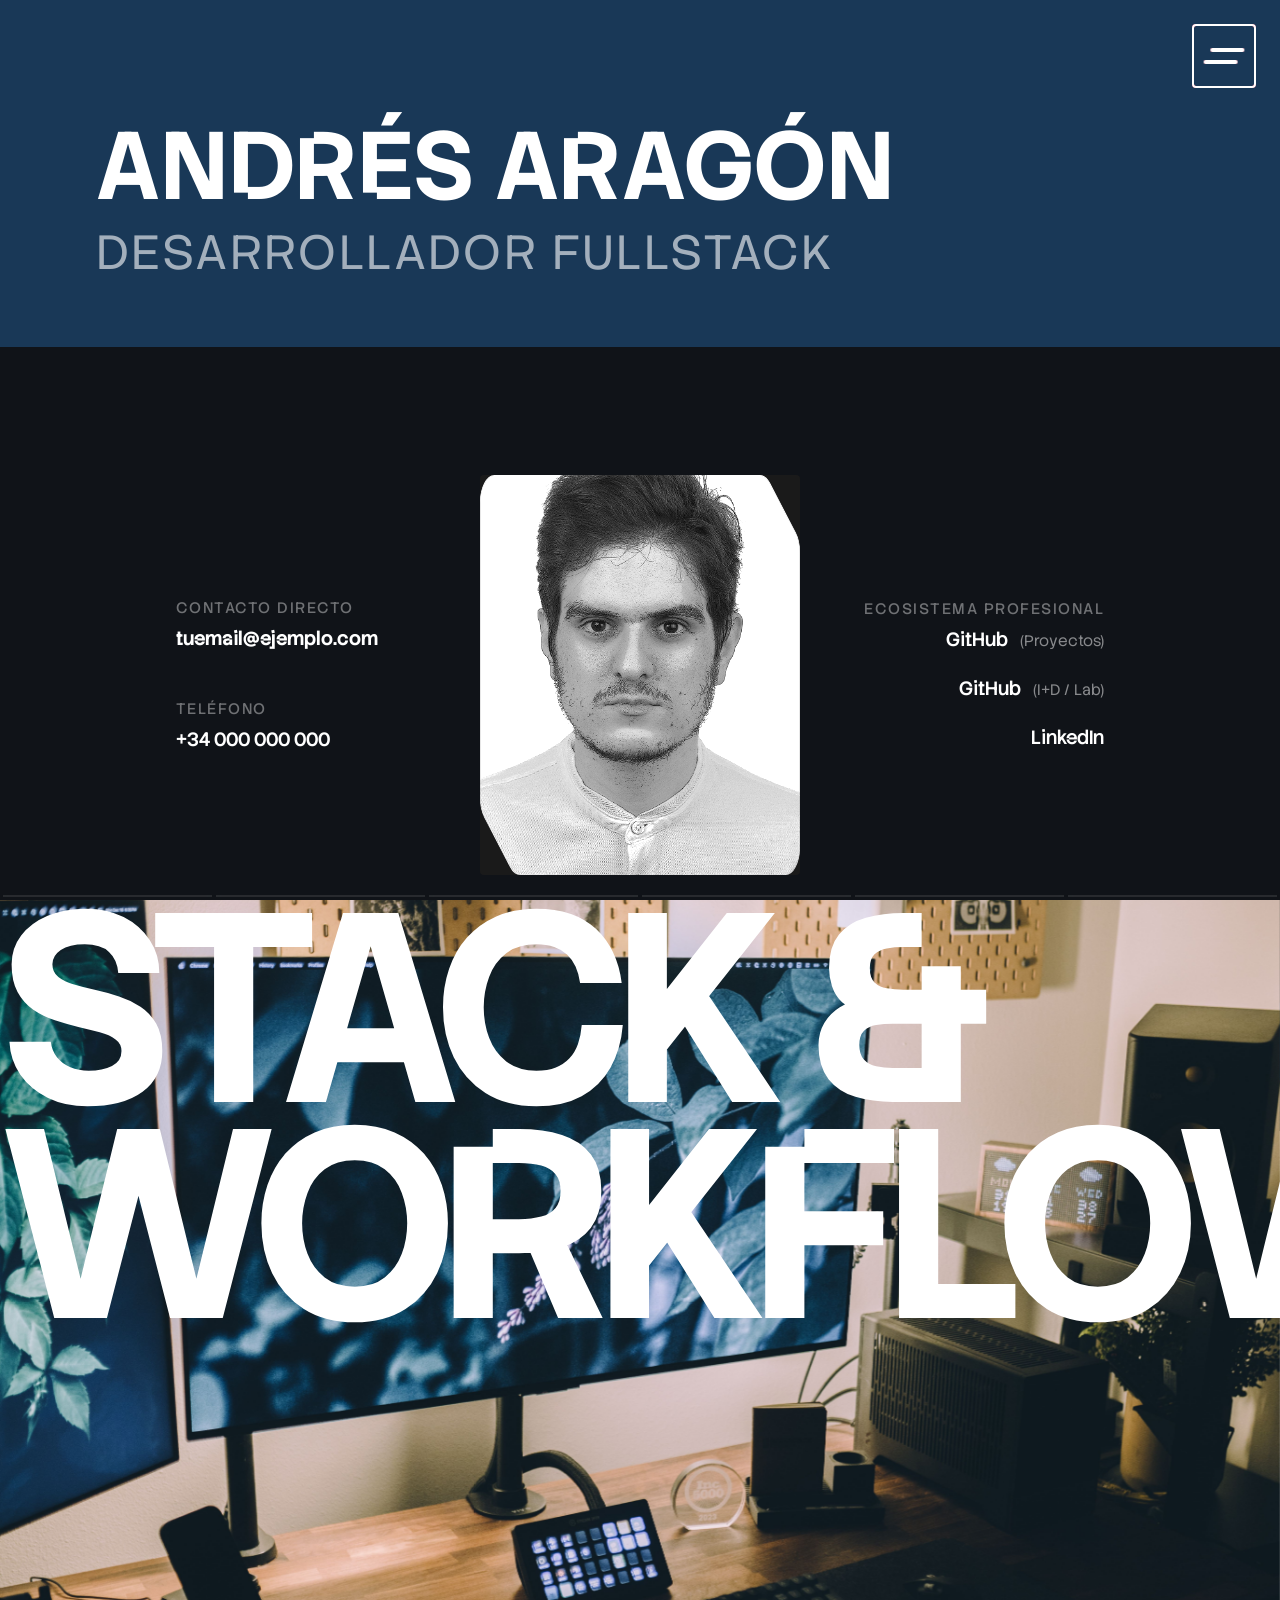
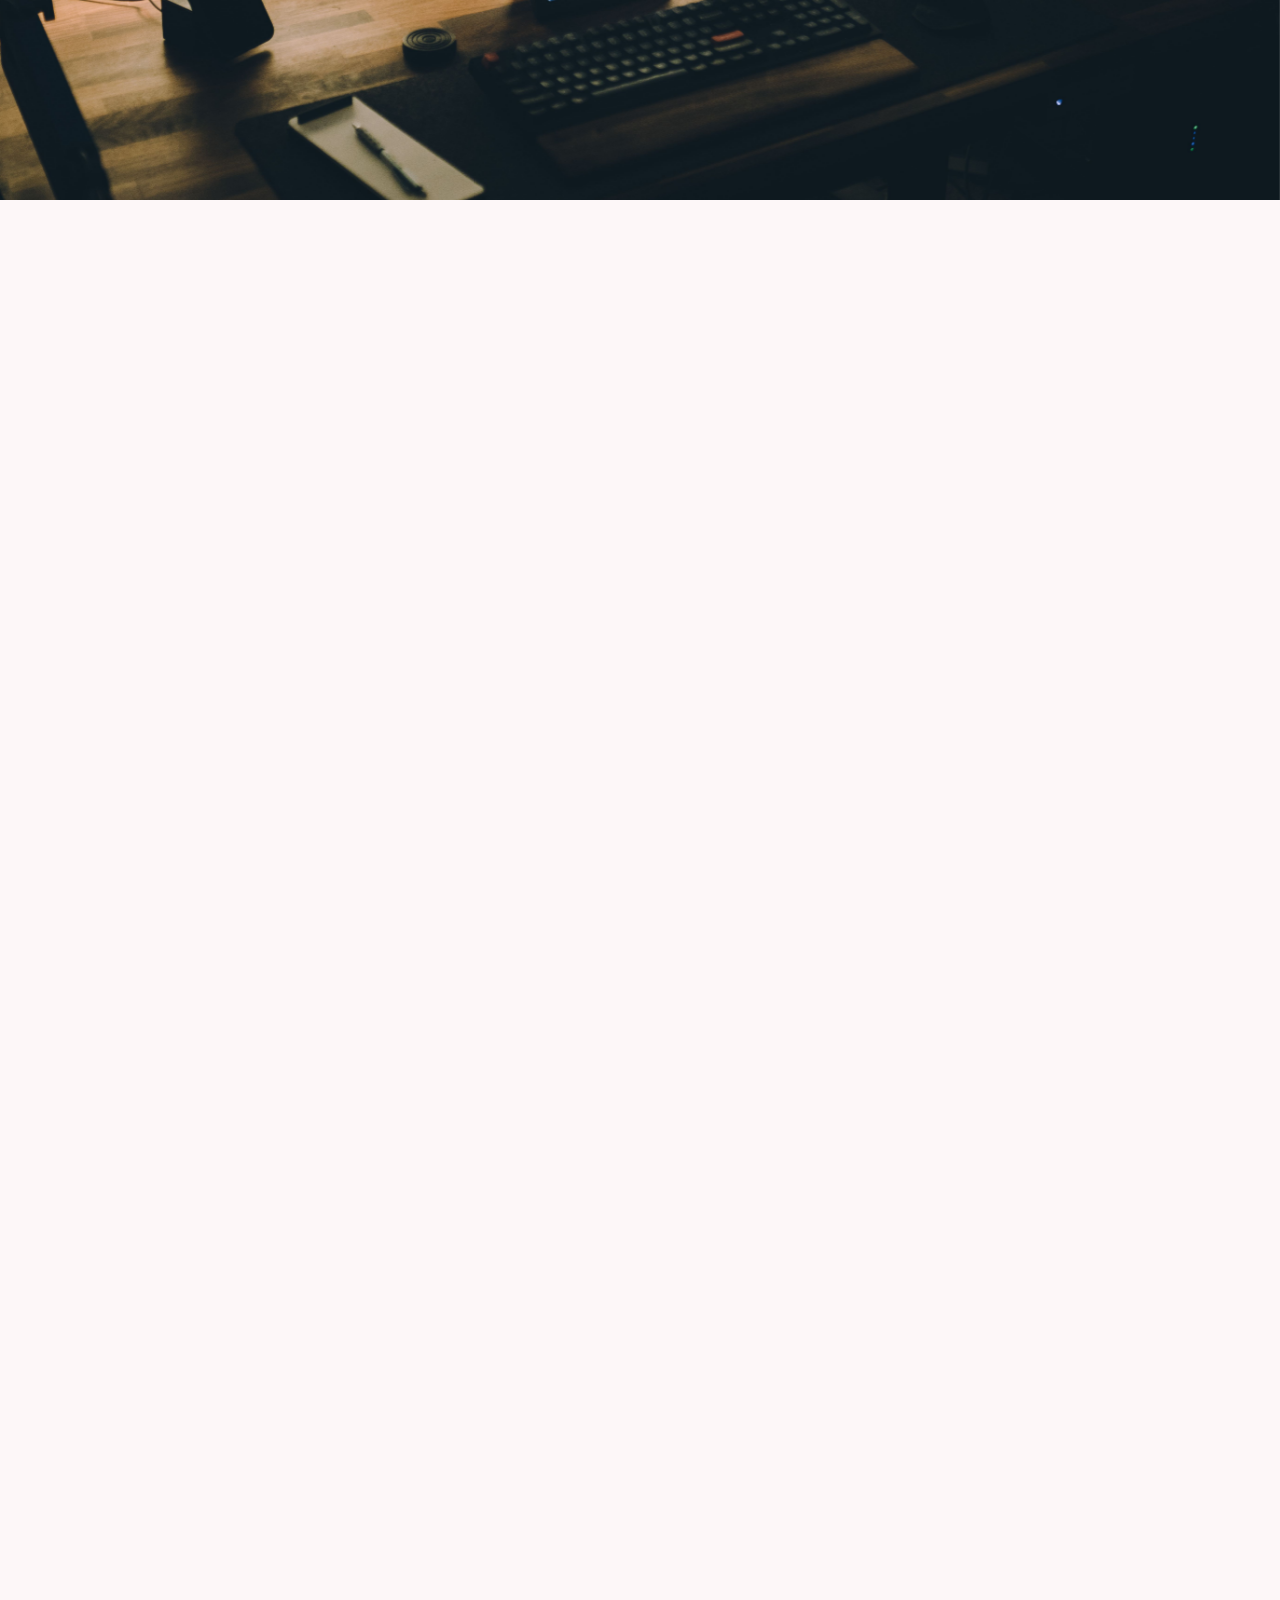
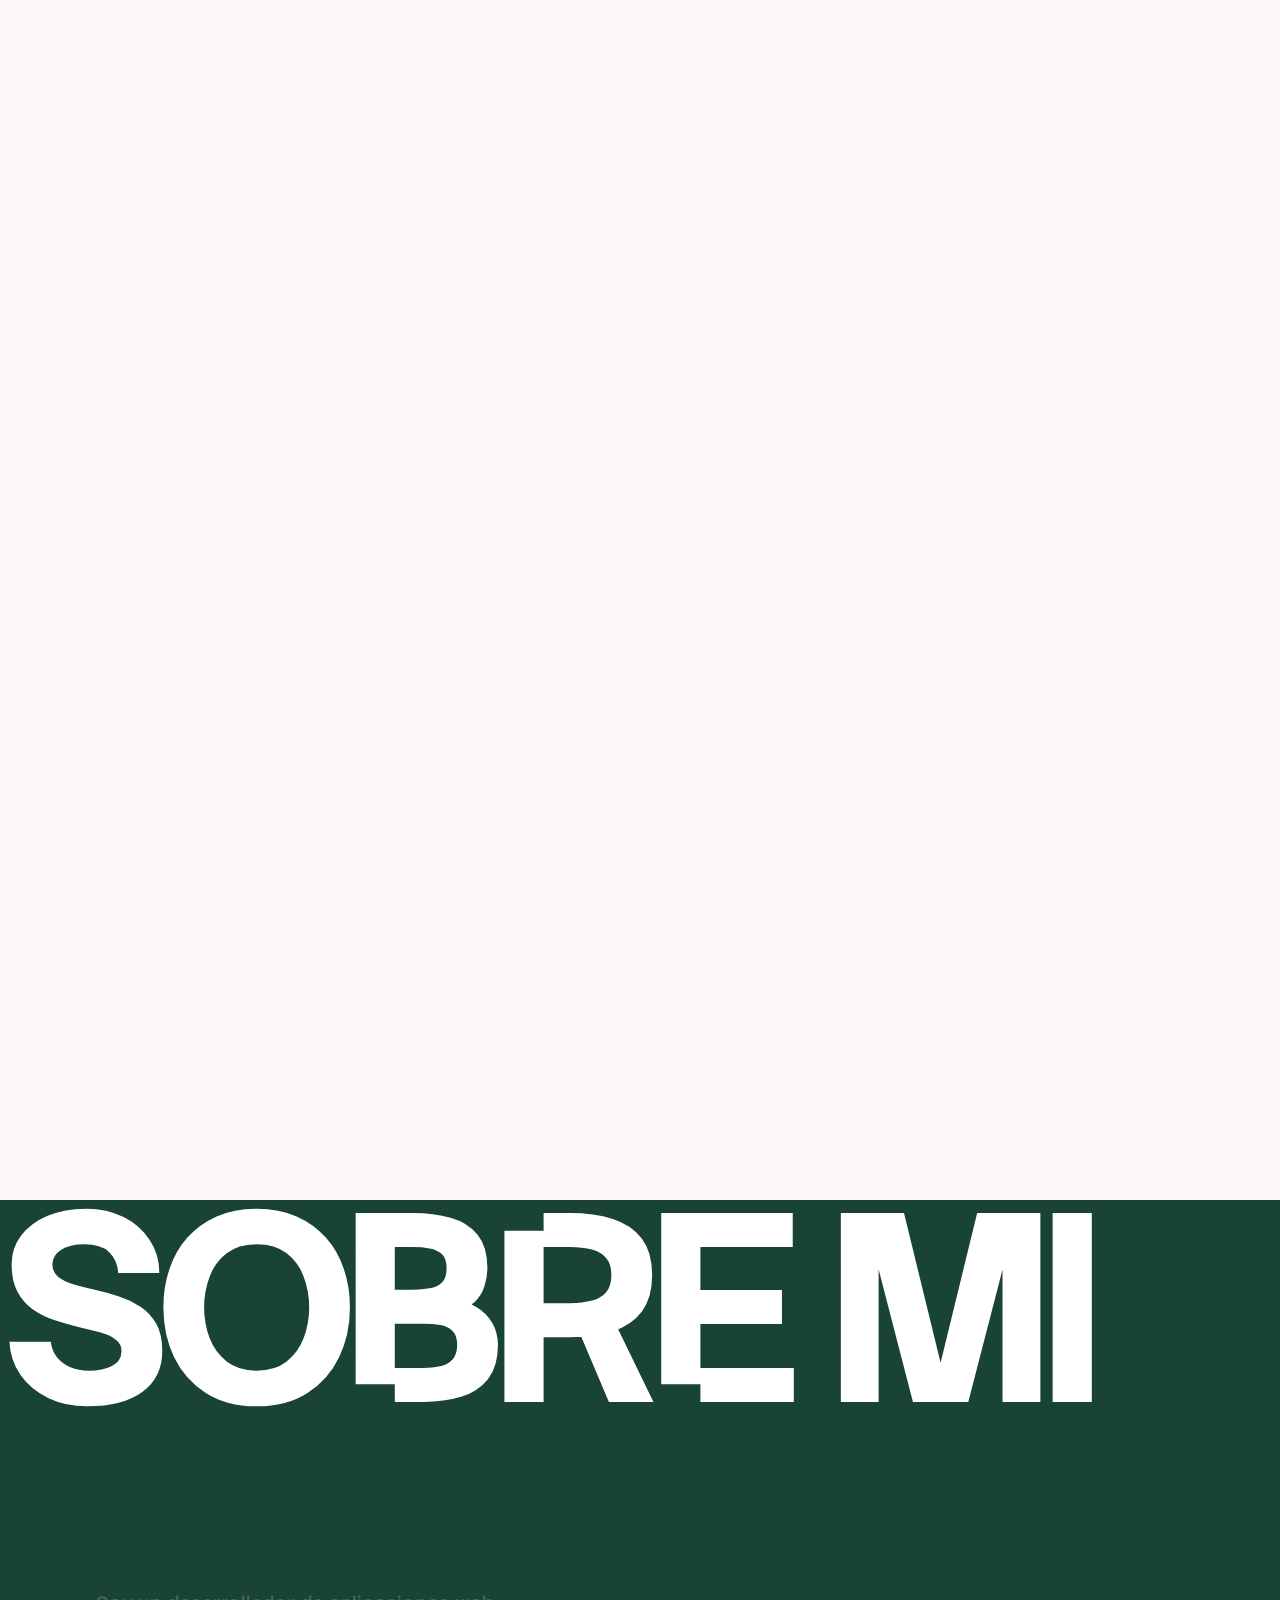
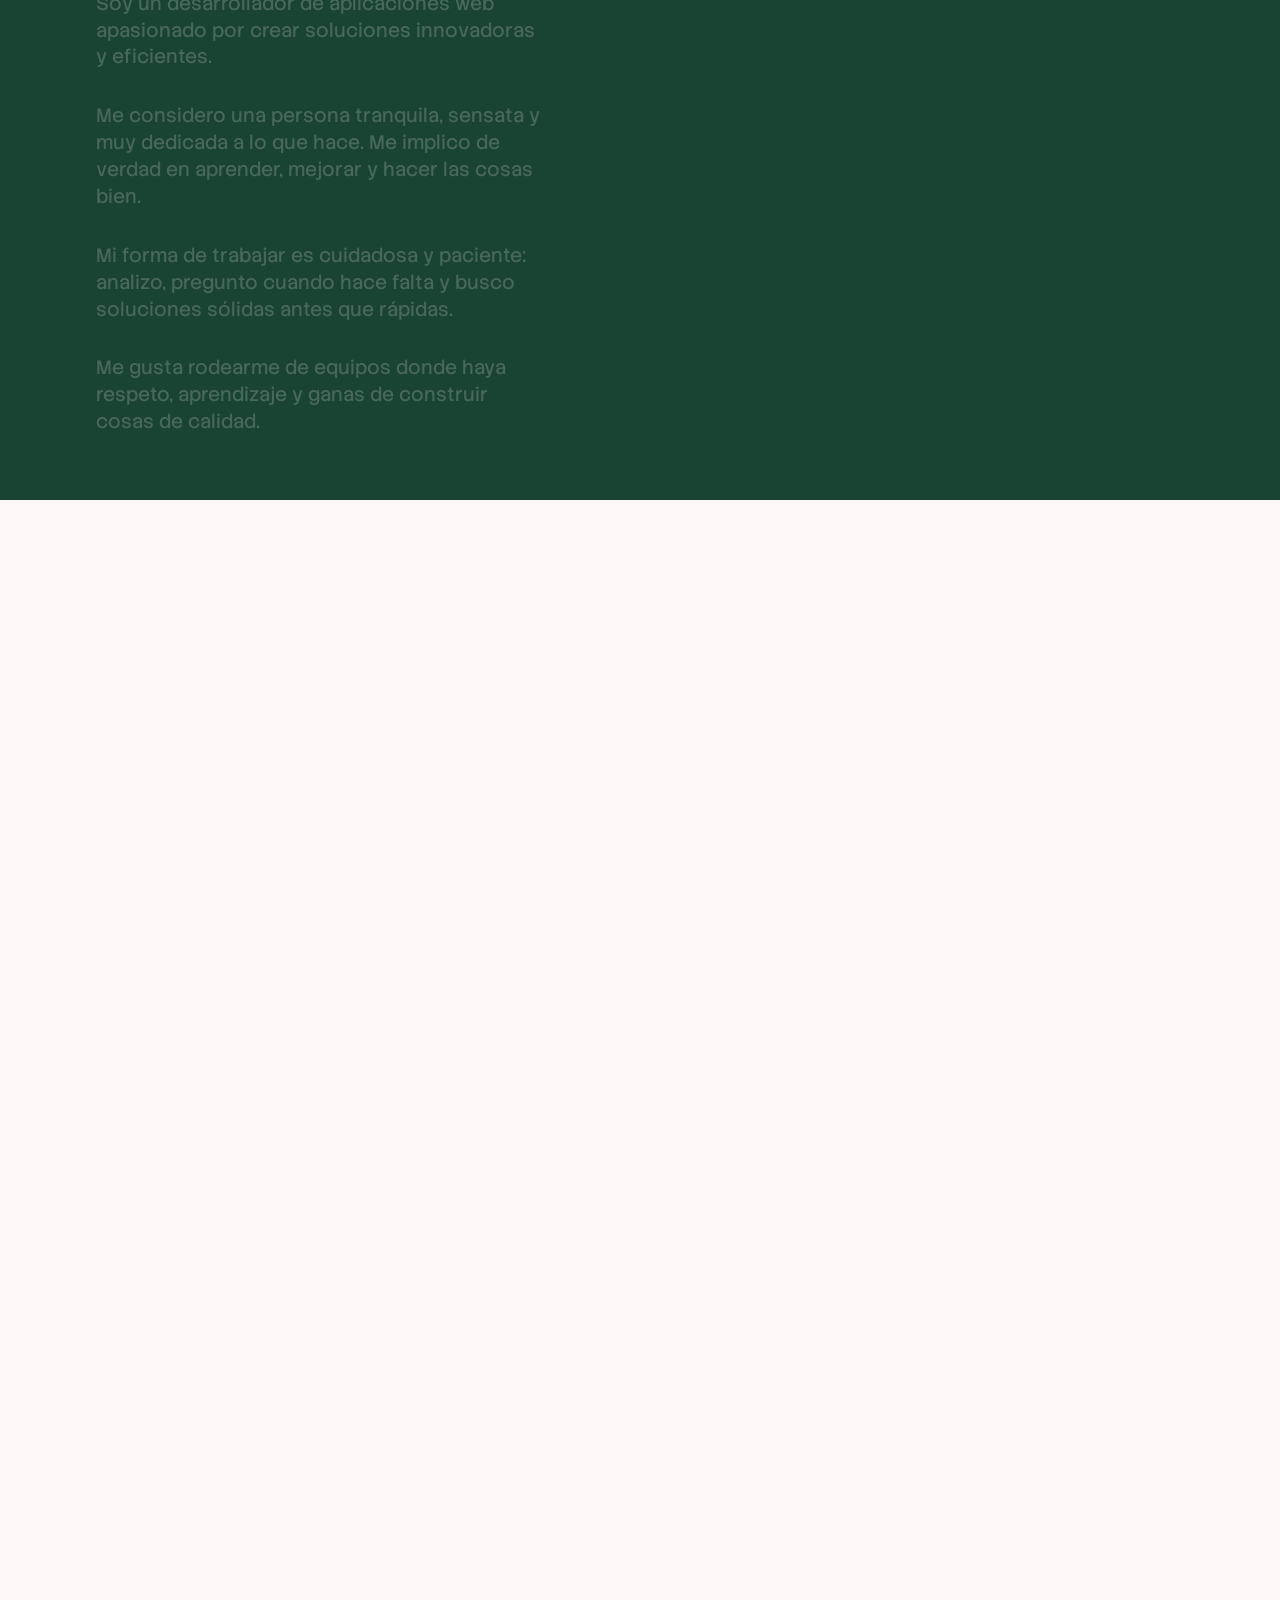
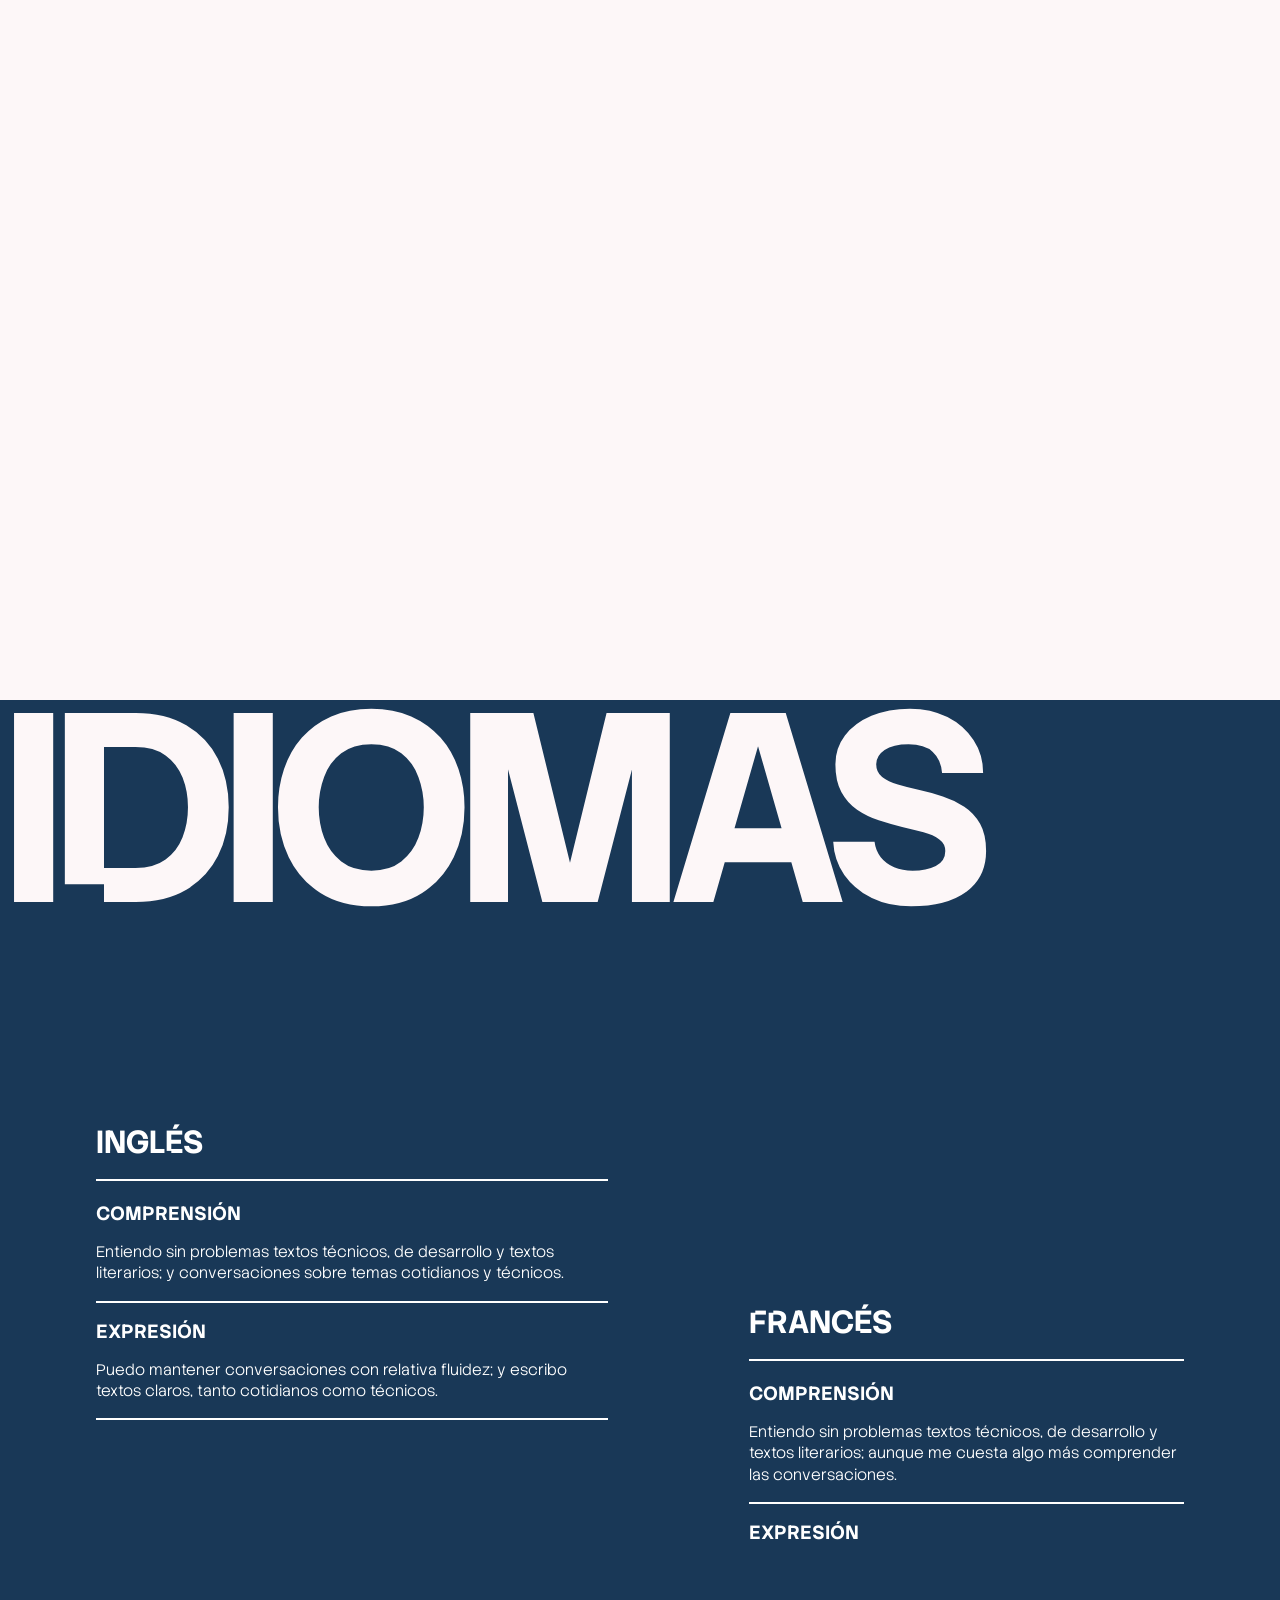
==== commit 3aba4c18: "Actualización del hero" ====
--- a/porfolio.html
+++ b/porfolio.html
@@ -66,9 +66,10 @@
                 <!-- Me interesa construir aplicaciones que puedan evolucionar con facilidad -->
                 <!-- Tengo una visión amplia del desarrollo, pero también sé construir -->
                 <div class="hero__body-content">
+
                     <div class="hero__description-wrapper">
                         <p class="hero__description">
-                            Me interesa diseñar aplicaciones
+                            Estoy interesado en diseñar aplicaciones web
                             <span class="text-reveal-effect">escalables</span>,
                             <span class="text-reveal-effect">mantenibles</span>
                             y fáciles de
@@ -89,6 +90,24 @@
                             desde la interfaz de usuario
                             hasta la lógica de negocio
                             y la persistencia de datos.
+                        </p>
+                    </div>
+
+                    <div class="hero__images-container">
+                        <figure class="hero__image-item card-reveal-effect">
+                            <img src="/assets/hero-captura-application.png" alt="Proyecto o concepto 1" loading="lazy">
+                        </figure>
+                        <figure class="hero__image-item card-reveal-effect">
+                            <img src="/assets/hero-captura-domain.png" alt="Proyecto o concepto 2" loading="lazy">
+                        </figure>
+                        <figure class="hero__image-item card-reveal-effect">
+                            <img src="/assets/hero-captura-infrastructure.png" alt="Proyecto o concepto 3" loading="lazy">
+                        </figure>
+                    </div>
+
+                    <div class="hero__motto-wrapper">
+                        <p class="hero__motto">
+                            Me interesa construir aplicaciones que puedan evolucionar con facilidad
                         </p>
                     </div>
                 </div>
@@ -134,7 +153,7 @@
                 </div>
 
                 <div class="hero__header--info">
-                    <h1 class="hero__title">NOMBRE APELLIDO</h1>
+                    <h1 class="hero__title">Nombre Apellido</h1>
                     <h2 class="hero__subtitle">Desarrollador fullstack</h2>
                 </div>
 
@@ -384,8 +403,8 @@
                                 <div class="workflow__item-name--wrapper"><span
                                         class="workflow__item-name workflow__language-name">CSS</span>
                                 </div>
-                                <div class="workflow__item-icon--wrapper"><svg
-                                        class="workflow__item-icon workflow__language-icon"
+                                <div class="workflow__item-icon--wrapper">
+                                    <svg class="workflow__item-icon workflow__language-icon"
                                         xmlns="http://www.w3.org/2000/svg" width="100px" height="100px"
                                         viewBox="0 0 128 128">
                                         <path fill="#1572b6"
@@ -547,7 +566,7 @@
                                     <span class="workflow__item-name workflow__language-name">Java</span>
                                 </div>
                                 <div class="workflow__item-icon--wrapper">
-                                    <svg class="workflow__tool-icon workflow__language-icon"
+                                    <svg class="workflow__item-icon workflow__language-icon"
                                         xmlns="http://www.w3.org/2000/svg" width="100px" height="100px"
                                         viewBox="0 0 128 128">
                                         <path fill="#0074bd"
@@ -816,7 +835,7 @@
                                     <span class="workflow__item-name">MariaDB</span>
                                 </div>
                                 <div class="workflow__item-icon--wrapper">
-                                    <svg class="workflow__tool-icon" height="100px" width="100px"
+                                    <svg class="workflow__item-icon" height="100px" width="100px"
                                         xmlns="http://www.w3.org/2000/svg" viewBox="0 0 128 128">
                                         <path fill="#003545"
                                             d="M127.434 12.182a1.73 1.73 0 0 0-1.174-.392c-1.168 0-2.68.793-3.495 1.218l-.322.165a11.1 11.1 0 0 1-4.365 1.1c-1.554.049-2.892.14-4.635.322c-10.327 1.06-14.933 8.975-19.37 16.63c-2.416 4.164-4.91 8.489-8.33 11.793a22.5 22.5 0 0 1-2.252 1.913c-3.54 2.631-7.985 4.51-11.443 5.84c-3.329 1.273-6.964 2.417-10.474 3.524c-3.219 1.012-6.255 1.97-9.048 3.008a97 97 0 0 1-3.275 1.14c-2.545.825-4.378 1.458-7.06 3.304a45 45 0 0 0-2.804 2.066a29.6 29.6 0 0 0-5.597 5.894a34.8 34.8 0 0 1-4.701 5.642c-.566.554-1.57.826-3.074.826c-1.76 0-3.895-.363-6.154-.747c-2.33-.413-4.738-.805-6.803-.805c-1.677 0-2.962.273-3.92.826c0 0-1.617.942-2.298 2.16l.67.302a13.7 13.7 0 0 1 2.859 2.065a14.3 14.3 0 0 0 2.973 2.115a2.55 2.55 0 0 1 .918.582c-.281.413-.694.946-1.129 1.516c-2.384 3.119-3.774 5.09-2.977 6.163a2.5 2.5 0 0 0 1.239.28c5.196 0 7.989-1.35 11.52-3.06c1.024-.495 2.066-1.004 3.305-1.528c2.065-.896 4.288-2.325 6.647-3.838c3.084-2.01 6.31-4.076 9.442-5.072a25.7 25.7 0 0 1 7.943-1.115c3.305 0 6.783.441 10.138.872c2.499.322 5.089.652 7.63.805c.986.057 1.9.086 2.787.086a32 32 0 0 0 3.557-.185l.284-.1c1.781-1.094 2.617-3.444 3.425-5.717c.52-1.462.96-2.775 1.652-3.61a1 1 0 0 1 .132-.11a.166.166 0 0 1 .202.032v.066c-.412 8.885-3.99 14.527-7.608 19.543l-2.416 2.59s3.383 0 5.307-.744c7.024-2.099 12.324-6.725 16.181-14.103a60 60 0 0 0 2.549-5.82c.065-.165.673-.47.616.384c-.021.252-.038.533-.059.827c0 .173 0 .35-.033.528c-.1 1.24-.392 3.859-.392 3.859l2.169-1.162c5.229-3.304 9.26-9.97 12.318-20.343c1.272-4.321 2.205-8.613 3.027-12.392c.983-4.545 1.83-8.44 2.801-9.952c1.524-2.37 3.85-3.973 6.101-5.53c.306-.211.616-.414.917-.637c2.83-1.986 5.643-4.279 6.263-8.555v-.095c.45-3.189.07-4.002-.364-4.373zm-7.283 103.727h-10.327V97.92h9.315c3.56 0 6.952.67 6.902 4.66c0 2.813-1.747 3.59-3.589 3.886c2.615.224 4.188 1.892 4.188 4.586c.017 4.035-3.523 4.858-6.489 4.858zm-.772-10.14c3.565 0 4.362-1.372 4.362-3.115c0-2.619-1.595-3.214-4.362-3.214h-7.402v6.328zm.099 1.52h-7.501v7.1h7.823c2.194 0 4.511-.723 4.511-3.486c0-3.19-2.665-3.615-4.833-3.615zm-31.497-9.37h8.125c6.828 0 10.24 3.764 10.19 8.994c.05 5.436-3.716 8.997-9.591 8.997H87.98zm2.242 1.596v14.825h6.197c5.432 0 7.501-3.665 7.501-7.477c0-4.309-2.59-7.348-7.5-7.348zm-10.838 5.357v-2.095h3.404v13.132h-3.392v-2.114c-.896 1.52-2.739 2.391-4.982 2.391c-4.684 0-7.303-3.305-7.303-7.105c0-3.664 2.479-6.609 6.804-6.609c2.454.029 4.498.855 5.469 2.4m-8.675 4.387c0 2.416 1.52 4.485 4.462 4.485c2.841 0 4.386-2.02 4.386-4.411c0-2.392-1.599-4.436-4.544-4.436c-2.828 0-4.3 2.04-4.3 4.362zm-10.013-9.947a1.72 1.72 0 0 1 1.818-1.768a1.79 1.79 0 0 1 1.847 1.821a1.714 1.714 0 0 1-1.847 1.744a1.743 1.743 0 0 1-1.818-1.797m.15 3.465h3.39v9.596c0 .595.125 1.02.62 1.02a3.7 3.7 0 0 0 .648-.073l.525 2.478a5.9 5.9 0 0 1-2.242.414c-1.421 0-2.942-.414-2.942-3.64zM52.15 115.91h-3.386v-13.132h3.386v2.942a5.2 5.2 0 0 1 4.735-3.218a6.1 6.1 0 0 1 2.119.347l-.723 2.479a7.4 7.4 0 0 0-1.793-.249c-2.445 0-4.338 1.843-4.338 4.545zm-11.037-11.037v-2.095h3.392v13.132h-3.392v-2.114c-.896 1.52-2.738 2.391-4.982 2.391c-4.688 0-7.303-3.305-7.303-7.105c0-3.664 2.479-6.609 6.804-6.609c2.466.029 4.51.855 5.481 2.4m-8.675 4.387c0 2.416 1.52 4.485 4.462 4.485c2.838 0 4.383-2.02 4.383-4.411s-1.595-4.436-4.544-4.436c-2.826 0-4.296 2.04-4.296 4.362zm-9.24-11.34l4.651 17.99h-3.51l-3.099-12.96l-5.84 12.96h-2.965l-5.808-12.883l-3.19 12.883H0l4.61-17.99h3.04l6.28 13.93l6.253-13.93z" />
@@ -1063,7 +1082,7 @@
 
         <section class="contact">
             <div class="contact__hero">
-                <h2 class="contact__name">NOMBRE APELLIDO</h2>
+                <h2 class="contact__name">Andrés Aragón</h2>
                 <p class="contact__role reveal-text-effect">DESARROLLADOR FULLSTACK</p>
             </div>
 
--- a/css/main.css
+++ b/css/main.css
@@ -1,7 +1,26 @@
 :root {
-    --gutter-x: 5rem;
+    --gutter-x: 6rem;
+
+    /* títulos de secciones */
+    --fs-xl-kinetic: 46vh;
+
+    --fs-title: clamp(1.8rem, 12cqw, 6rem);
+    --fs-subtitle: clamp(1rem, 6cqw, 3rem);
+
+    /* encabezados de descripciones */
+    --fs-heading-lg: clamp(2rem, 2.5vw, 3.5rem);
+
+    /* descripciones de secciones */
+    --fs-description-lg: clamp(1.45rem, 1.7vw, 1.6rem);
+
+    /* descripciones generales */
+    --fs-description: clamp(1.2rem, 1.4vw, 1.4rem);
+
+    /* resto de textos */
+    --fs-normal: clamp(0.95rem, 1.1vw, 1.2rem);
 
     --menu-color: hsl(348, 92%, 41%);
+    --bar-fill-color: hsl(348, 92%, 41%);
     --bg-base: hsl(345, 60%, 98%);
     --duotono: hsl(158, 45%, 18%);
     --duotono-2: hsl(28, 65%, 38%);
@@ -42,6 +61,97 @@
 
 body {
     background-color: var(--bg-base);
+}
+
+.scroll-progress {
+    position: fixed;
+    bottom: .2rem;
+    left: .2rem;
+    right: .2rem;
+    z-index: 99;
+    display: grid;
+    grid-template-columns: repeat(6, 1fr);
+    gap: .25rem;
+    height: 2px;
+    pointer-events: none;
+    animation: bar-color-shift linear both;
+    animation-timeline: scroll(root);
+    animation-range: 840vh 850vh;
+}
+
+@keyframes bar-color-shift {
+    from {
+        --bar-fill-color: hsl(348, 92%, 41%);
+    }
+
+    to {
+        --bar-fill-color: #ffffff;
+    }
+}
+
+.scroll-progress__segment {
+    position: relative;
+    height: 100%;
+    background-color: hsla(0, 0%, 100%, 0.1);
+    /* border-radius: 4px; */
+    overflow: hidden;
+    backdrop-filter: blur(4px);
+    -webkit-backdrop-filter: blur(4px);
+}
+
+.scroll-progress__segment::before {
+    content: "";
+    position: absolute;
+    inset: 0;
+    background-color: var(--bar-fill-color);
+    transform: scaleX(0);
+    transform-origin: left center;
+}
+
+[data-section="hero"]::before {
+    animation: progress-fill linear both;
+    animation-timeline: scroll(root);
+    animation-range: 0vh 200vh;
+}
+
+[data-section="projects"]::before {
+    animation: progress-fill linear both;
+    animation-timeline: scroll(root);
+    animation-range: 200vh 850vh;
+}
+
+[data-section="workflow"]::before {
+    animation: progress-fill linear both;
+    animation-timeline: scroll(root);
+    animation-range: 850vh 1200vh;
+}
+
+[data-section="about"]::before {
+    animation: progress-fill linear both;
+    animation-timeline: scroll(root);
+    animation-range: 1200vh 1500vh;
+}
+
+[data-section="languages"]::before {
+    animation: progress-fill linear both;
+    animation-timeline: scroll(root);
+    animation-range: 1500vh 1750vh;
+}
+
+[data-section="contact"]::before {
+    animation: progress-fill linear both;
+    animation-timeline: scroll(root);
+    animation-range: 1750vh 1800vh;
+}
+
+@keyframes progress-fill {
+    from {
+        transform: scaleX(0);
+    }
+
+    to {
+        transform: scaleX(1);
+    }
 }
 
 .text-reveal-effect {
@@ -170,7 +280,7 @@
     align-items: center;
     gap: 8px;
     border: 2px solid var(--menu-color);
-    border-radius: 10px;
+    border-radius: 4px;
     background-color: transparent;
     cursor: pointer;
     animation:
@@ -202,7 +312,7 @@
     position: absolute;
     inset: -2px;
     border: 2px solid #ffffff;
-    border-radius: 10px;
+    border-radius: 4px;
     pointer-events: none;
     animation: color-wipe-extrusion linear both;
     animation-timeline: scroll(root);
@@ -230,7 +340,7 @@
     position: relative;
     overflow: hidden;
     display: block;
-    border-radius: 2px;
+    border-radius: 4px;
     background-color: var(--menu-color);
     transition: translate 0.4s cubic-bezier(0.68, -0.6, 0.32, 1.6);
     animation: menu-appear linear both;
@@ -324,7 +434,7 @@
 }
 
 .menu-content .nav-link {
-    font-size: 2.5rem;
+    font-size: var(--fs-heading-lg);
     color: white;
     text-decoration: none;
     font-weight: 900;
@@ -379,7 +489,7 @@
     align-items: center;
     gap: 0px;
     border: 2px solid hsl(348, 92%, 41%);
-    border-radius: 10px;
+    border-radius: 4px;
     background-color: transparent;
     cursor: pointer;
     transition: scale 0.25s ease, background-color 0.25s ease, rotate 0.5s cubic-bezier(0.25, 0.8, 0.25, 1);
@@ -397,7 +507,7 @@
     display: block;
     height: 4px;
     width: 65%;
-    border-radius: 2px;
+    border-radius: 4px;
     background-color: hsl(348, 92%, 41%);
     transition: rotate 0.3s cubic-bezier(0.25, 0.8, 0.25, 1), scale 0.3s ease;
 }
@@ -448,7 +558,7 @@
     display: grid;
     grid-template-columns: 1fr;
     grid-template-rows: 1fr;
-    /* background-color: var(--bg-base); */
+    background-color: var(--bg-base);
     animation: hero-push-up linear both;
     animation-timeline: scroll(root);
     animation-range: 200vh 350vh;
@@ -603,7 +713,7 @@
 
 .marquee-track span {
     font-family: var(--font-primary);
-    font-size: 46vh;
+    font-size: var(--fs-xl-kinetic);
     font-weight: 900;
     line-height: 0.8;
     letter-spacing: -0.05em;
@@ -681,7 +791,7 @@
 .upper-row__link,
 .upper-row__date {
     font-family: var(--font-secondary);
-    font-size: 1rem;
+    font-size: var(--fs-normal);
     font-weight: bold;
     text-transform: uppercase;
     text-decoration: none;
@@ -722,7 +832,7 @@
 
 .lower-row__scroll-info--text {
     font-family: var(--font-secondary);
-    font-size: 1rem;
+    font-size: var(--fs-normal);
     font-weight: bold;
     text-transform: uppercase;
     text-decoration: none;
@@ -779,18 +889,19 @@
 .hero__body-content {
     height: 100%;
     width: 100%;
-    display: flex;
-    flex-direction: column;
-    align-items: center;
-    justify-content: flex-start;
+    position: relative;
+    container-type: inline-size;
 }
 
 .hero__description-wrapper {
     width: 100%;
-    max-width: 60dvw;
-    margin: auto 0;
+    max-width: 60%;
+    position: absolute;
+    top: var(--gutter-x);
+    left: var(--gutter-x);
+    margin: 0;
     display: grid;
-    gap: 4rem;
+    gap: 2rem;
     animation: hero-description-reveal linear both;
     animation-timeline: scroll(root);
     animation-range: 100vh 200vh;
@@ -811,13 +922,32 @@
     }
 }
 
+.hero__description-wrapper::after {
+    content: "";
+    width: calc(100cqw - (var(--gutter-x) * 2));
+    position: absolute;
+    bottom: -1rem;
+    left: 0;
+    height: 1px;
+    background-color: hsl(348, 92%, 41%);
+}
+
 .hero__description {
+    text-align: left;
+}
+
+.hero__motto {
+    text-align: right;
+}
+
+.hero__description,
+.hero__motto {
     font-family: var(--font-secondary);
-    font-size: clamp(1.2rem, 1.8vw, 2.2rem);
+    font-size: var(--fs-description-lg);
     font-weight: normal;
     line-height: 1.4;
-    text-align: center;
-    background: linear-gradient(to right, hsl(348, 92%, 41%) 50%, hsla(348, 92%, 41%, 0.4) 50%);
+    background: linear-gradient(to right, hsl(348, 92%, 41%) 50%,
+            hsla(348, 92%, 41%, 0.4) 50%);
     background-size: 200% 100%;
     background-position: 100% 0;
     -webkit-background-clip: text;
@@ -847,17 +977,38 @@
     text-transform: uppercase;
 }
 
+.hero__motto-wrapper {
+    max-width: 40%;
+    position: absolute;
+    bottom: var(--gutter-x);
+    right: var(--gutter-x);
+    animation: hero-description-reveal linear both;
+    animation-timeline: scroll(root);
+    animation-range: 100vh 200vh;
+}
+
+.hero__motto-wrapper::before {
+    content: "";
+    width: calc(100cqw - (var(--gutter-x) * 2));
+    position: absolute;
+    top: -1rem;
+    right: 0;
+    height: 1px;
+    background-color: hsl(348, 92%, 41%);
+}
+
 .hero__title {
     color: hsl(348, 92%, 41%);
     writing-mode: initial;
     transform: none;
     font-family: var(--font-primary);
-    font-size: clamp(1.8rem, 12cqw, 6rem);
+    font-size: var(--fs-title);
     font-weight: 900;
     letter-spacing: 0.5rem;
     text-transform: uppercase;
     white-space: nowrap;
-    background: linear-gradient(to right, hsl(348, 92%, 41%) 50%, hsla(348, 92%, 41%, 0.4) 50%);
+    background: linear-gradient(to right, hsl(348, 92%, 41%) 50%,
+            hsla(348, 92%, 41%, 0.4) 50%);
     -webkit-background-clip: text;
     background-clip: text;
     -webkit-text-fill-color: transparent;
@@ -868,12 +1019,13 @@
     writing-mode: initial;
     transform: none;
     font-family: var(--font-primary);
-    font-size: clamp(1rem, 6cqw, 3rem);
+    font-size: var(--fs-subtitle);
     font-weight: 900;
     letter-spacing: 0.5rem;
     text-transform: uppercase;
     white-space: nowrap;
-    background: linear-gradient(to right, hsl(348, 92%, 41%) 50%, hsla(348, 92%, 41%, 0.4) 50%);
+    background: linear-gradient(to right, hsl(348, 92%, 41%) 50%,
+            hsla(348, 92%, 41%, 0.4) 50%);
     -webkit-background-clip: text;
     background-clip: text;
     -webkit-text-fill-color: transparent;
@@ -975,7 +1127,7 @@
     image-rendering: -webkit-optimize-contrast;
     opacity: 0;
     filter: brightness(90%) contrast(120%);
-    /* mix-blend-mode: color-burn; */
+    mix-blend-mode: color-burn;
     transition: opacity 0.8s cubic-bezier(0.25, 1, 0.5, 1);
 }
 
@@ -994,14 +1146,7 @@
     grid-template-columns: minmax(0, 3fr) minmax(0, 2fr);
     grid-template-rows: 1fr;
     grid-row: 1;
-    border: 1px solid hsla(345, 85%, 92%, 0.2);
-    background-color: hsla(345, 85%, 92%, 0.05);
-    box-shadow:
-        0 4px 30px rgba(0, 0, 0, 0.03),
-        0 1px 3px hsla(345, 20%, 10%, 0.12),
-        inset 0 1px 1px hsla(345, 85%, 92%, 0.25);
-    backdrop-filter: blur(4px);
-    -webkit-backdrop-filter: blur(4px);
+    background-color: var(--bg-base);
     transform: translateY(100dvh);
     will-change: transform;
     animation: card-stacking linear both;
@@ -1091,7 +1236,7 @@
     border-right: 1px solid hsla(345, 85%, 92%, 0.2);
     border-bottom: 1px solid hsla(345, 85%, 92%, 0.2);
     font-family: var(--font-primary);
-    font-size: 4vh;
+    font-size: var(--fs-heading-lg);
     font-weight: 900;
     line-height: 0.8;
     letter-spacing: -0.06em;
@@ -1163,7 +1308,7 @@
     position: relative;
     padding: 0.75rem 0;
     font-family: var(--font-secondary);
-    font-size: clamp(0.8rem, 1.25vw, 1.15rem);
+    font-size: var(--fs-normal);
     font-weight: normal;
     line-height: 1.4;
     color: hsl(348, 92%, 41%);
@@ -1204,12 +1349,9 @@
 .card-project__tools span {
     padding: .5rem .75rem;
     border: 1px solid hsl(348, 92%, 41%);
-
-    /* antes 10px */
-    border-radius: 2px;
-
+    border-radius: 4px;
     font-family: var(--font-secondary);
-    font-size: clamp(0.8rem, 1.25vw, 1.15rem);
+    font-size: var(--fs-normal);
     font-weight: 600;
     letter-spacing: 0.05em;
     text-transform: uppercase;
@@ -1225,13 +1367,13 @@
     align-items: center;
     gap: .5rem;
     font-family: var(--font-secondary);
-    font-size: clamp(0.8rem, 1.25vw, 1.15rem);
+    font-size: var(--fs-normal);
     font-weight: 700;
     text-transform: uppercase;
     text-align: center;
     text-decoration: none;
     letter-spacing: 0.08em;
-    border-radius: 2px;
+    border-radius: 4px;
     color: hsl(345, 60%, 98%);
     background-color: hsl(348, 92%, 41%);
 }
@@ -1301,7 +1443,7 @@
     font-weight: 900;
     line-height: 0.8;
     letter-spacing: -0.06em;
-    color: hsl(348, 92%, 41%);
+    color: #ffffff;
     pointer-events: none;
     white-space: pre-wrap;
     animation: workflow-title-scale linear both;
@@ -1428,11 +1570,11 @@
 
 .workflow__title {
     font-family: var(--font-primary);
-    font-size: 2.5rem;
+    font-size: var(--fs-heading-lg);
     text-transform: uppercase;
     letter-spacing: 0.1em;
     margin-bottom: 2rem;
-    color: hsl(348, 92%, 41%);
+    color: #ffffff;
 }
 
 .workflow__tool-list {
@@ -1491,16 +1633,14 @@
 .workflow__item-name--wrapper {
     min-width: 6rem;
     position: absolute;
-    top: -15px;
-    left: -15px;
+    top: -18px;
+    left: -18px;
     z-index: 1;
-    padding: .25rem .75rem;
+    padding: .5rem;
     display: flex;
     justify-content: center;
     align-items: center;
-    border-radius: 2px;
-    box-shadow: var(--color-shadow-sm);
-    background-color: hsl(348, 92%, 41%);
+    background-color: var(--duotono-4);
 }
 
 .workflow__item-icon--wrapper {
@@ -1511,16 +1651,6 @@
     justify-content: center;
     align-items: center;
     text-align: center;
-    border: 1px solid hsla(345, 85%, 92%, 0.2);
-    background-color: hsla(345, 85%, 92%, 0.05);
-    box-shadow:
-        0 4px 30px rgba(0, 0, 0, 0.03),
-        0 1px 3px hsla(345, 20%, 10%, 0.12),
-        inset 0 1px 1px hsla(345, 85%, 92%, 0.25);
-    backdrop-filter: blur(4px);
-    -webkit-backdrop-filter: blur(4px);
-    filter:
-        drop-shadow(0 4px 30px rgba(0, 0, 0, 0.03)) drop-shadow(0 1px 3px hsla(345, 20%, 10%, 0.12));
 }
 
 .workflow__item-icon--wrapper::before {
@@ -1533,8 +1663,11 @@
     -webkit-mask-size: stretch;
     mask-size: stretch;
     background-color: hsla(345, 85%, 92%, 0.05);
-    backdrop-filter: blur(4px);
-    -webkit-backdrop-filter: blur(4px);
+}
+
+.workflow__item-icon {
+    mix-blend-mode: luminosity;
+    padding: 0.4rem;
 }
 
 .workflow__tool--wrapper {
@@ -1543,19 +1676,12 @@
     display: flex;
     justify-content: center;
     align-items: center;
-    border: 1px solid hsla(345, 85%, 92%, 0.2);
     background-color: hsla(345, 85%, 92%, 0.05);
-    box-shadow:
-        0 4px 30px rgba(0, 0, 0, 0.03),
-        0 1px 3px hsla(345, 20%, 10%, 0.12),
-        inset 0 1px 1px hsla(345, 85%, 92%, 0.25);
-    backdrop-filter: blur(4px);
-    -webkit-backdrop-filter: blur(4px);
 }
 
 .workflow__tool-list .workflow__item-name {
     font-family: var(--font-secondary);
-    font-size: 1.5rem;
+    font-size: var(--fs-normal);
     color: #fff;
     white-space: nowrap;
 }
@@ -1633,8 +1759,9 @@
 
 .about__text {
     font-family: var(--font-secondary);
-    font-size: 1.5rem;
+    font-size: var(--fs-description);
     font-weight: normal;
+    text-align: left;
     line-height: 1.4;
     color: rgba(255, 255, 255, 0.2);
     background-image: linear-gradient(to right, rgb(255, 255, 255) 50%, transparent 50%);
@@ -1815,7 +1942,7 @@
 
 .languages__name {
     font-family: var(--font-primary);
-    font-size: 2.5rem;
+    font-size: var(--fs-heading-lg);
     font-weight: bold;
     text-transform: uppercase;
     color: white;
@@ -1830,7 +1957,7 @@
 .languages__skill--label,
 .languages__skill--text {
     font-family: var(--font-secondary);
-    font-size: 1.5rem;
+    font-size: var(--fs-description);
     color: white;
 }
 
@@ -1840,7 +1967,7 @@
 }
 
 .languages__skill--text {
-    font-size: clamp(0.8, 1.25vh, 1.25rem);
+    font-size: var(--fs-normal);
     font-weight: lighter;
     line-height: 1.4;
 }
@@ -1882,19 +2009,19 @@
 
 .contact__name {
     font-family: var(--font-primary), sans-serif;
-    font-size: clamp(3.5rem, 8vw, 7rem);
+    font-size: var(--fs-title);
     font-weight: 900;
     line-height: 0.8;
-    letter-spacing: -0.06em;
+    letter-spacing: 0.05rem;
     text-transform: uppercase;
     margin-bottom: 1rem;
 }
 
 .contact__role {
     font-family: var(--font-secondary), sans-serif;
-    font-size: clamp(1.2rem, 2vw, 1.8rem);
+    font-size: var(--fs-subtitle);
     font-weight: 300;
-    letter-spacing: 0.15em;
+    letter-spacing: 0.05em;
     color: hsl(0deg 0% 100% / 60%);
     text-transform: uppercase;
 }
@@ -1934,7 +2061,7 @@
 
 .contact__label {
     font-family: var(--font-secondary), sans-serif;
-    font-size: 0.9rem;
+    font-size: var(--fs-normal);
     text-transform: uppercase;
     letter-spacing: 0.1em;
     color: hsl(0deg 0% 100% / 40%);
@@ -1945,7 +2072,7 @@
     font-family: var(--font-primary), sans-serif;
     color: #ffffff;
     text-decoration: none;
-    font-size: clamp(1.2rem, 1.8vw, 2.2rem);
+    font-size: var(--fs-description);
     font-weight: 500;
     transition: color 0.4s cubic-bezier(0.25, 1, 0.5, 1);
     position: relative;
@@ -1957,7 +2084,7 @@
 
 .contact__social-tag {
     font-family: var(--font-secondary), sans-serif;
-    font-size: 1rem;
+    font-size: var(--fs-normal);
     font-weight: 300;
     color: hsl(0deg 0% 100% / 50%);
     display: inline-block;
@@ -2001,9 +2128,8 @@
     width: clamp(200px, 25vw, 350px);
     aspect-ratio: 4 / 5;
     overflow: hidden;
-    border-radius: 16px;
+    border-radius: 4px;
     background-color: #1a1a1a;
-    box-shadow: 0 20px 40px rgba(0, 0, 0, 0.5);
 }
 
 .contact__image {
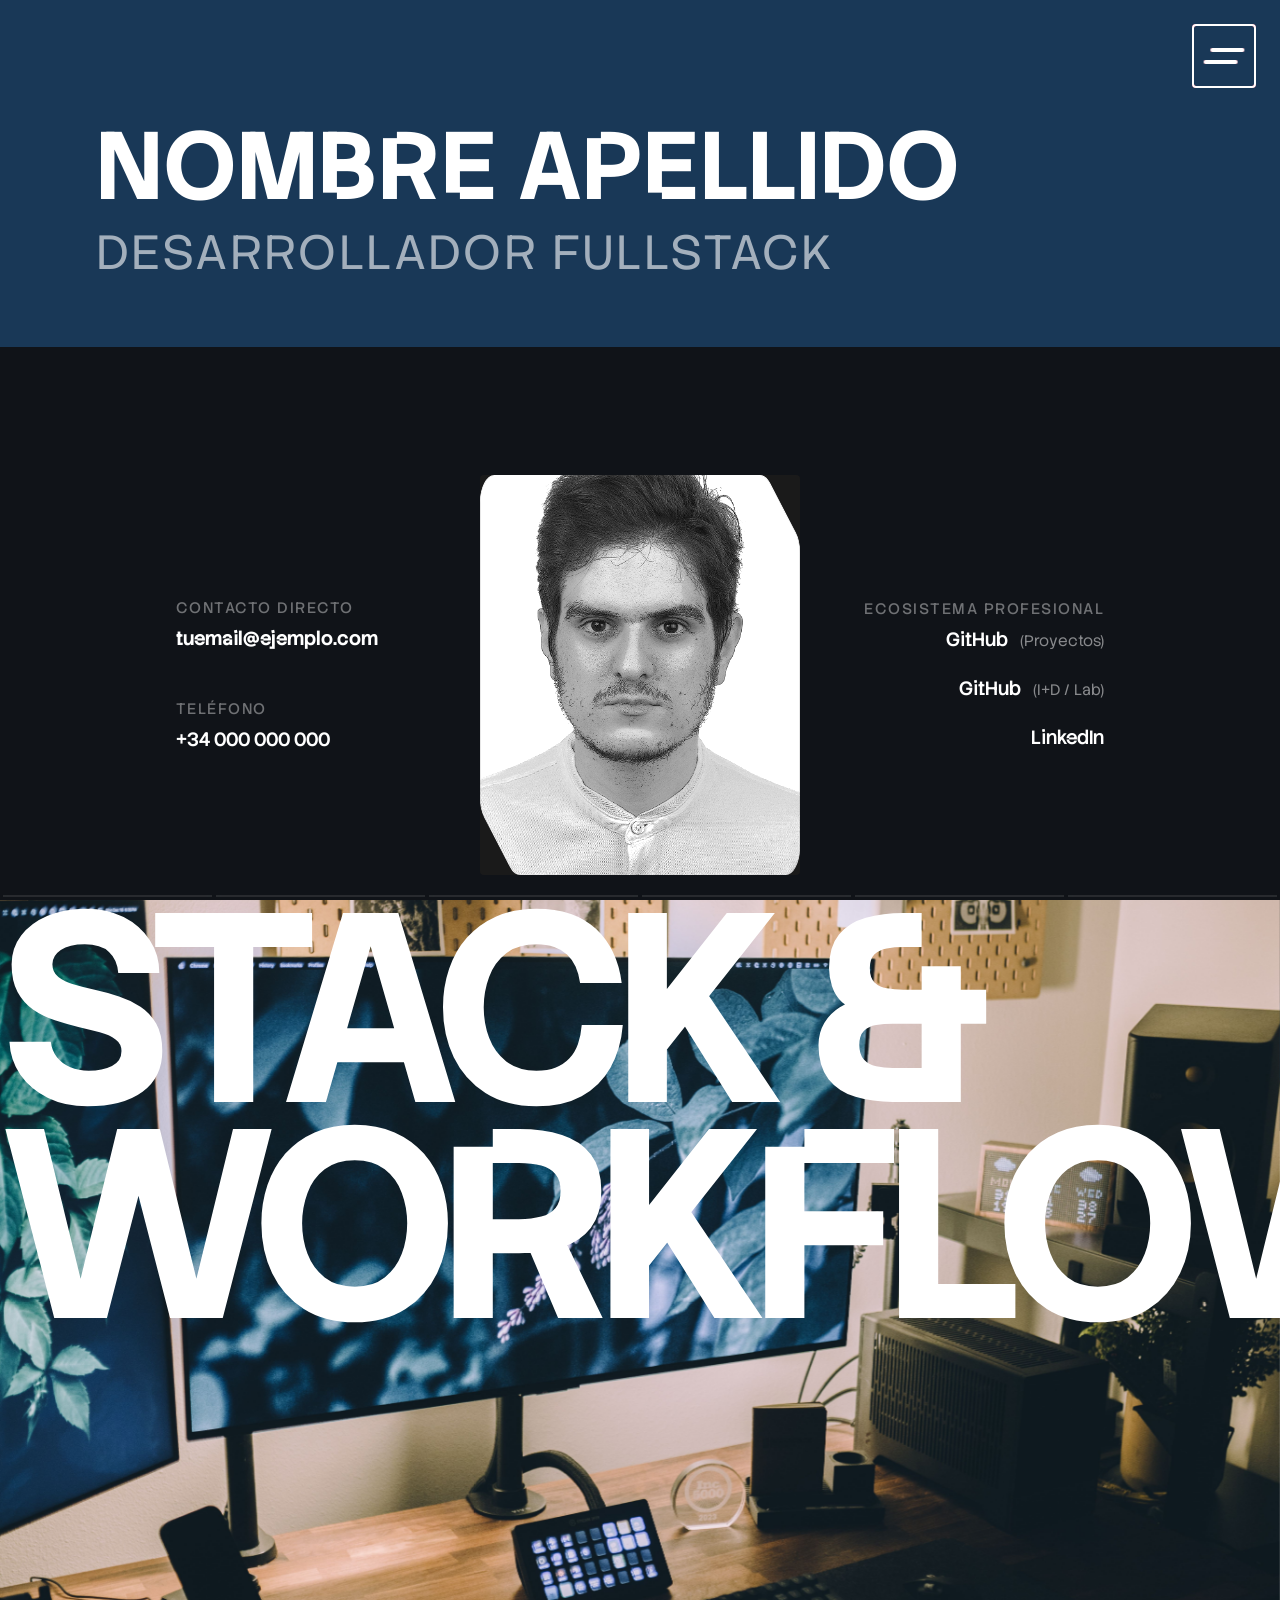
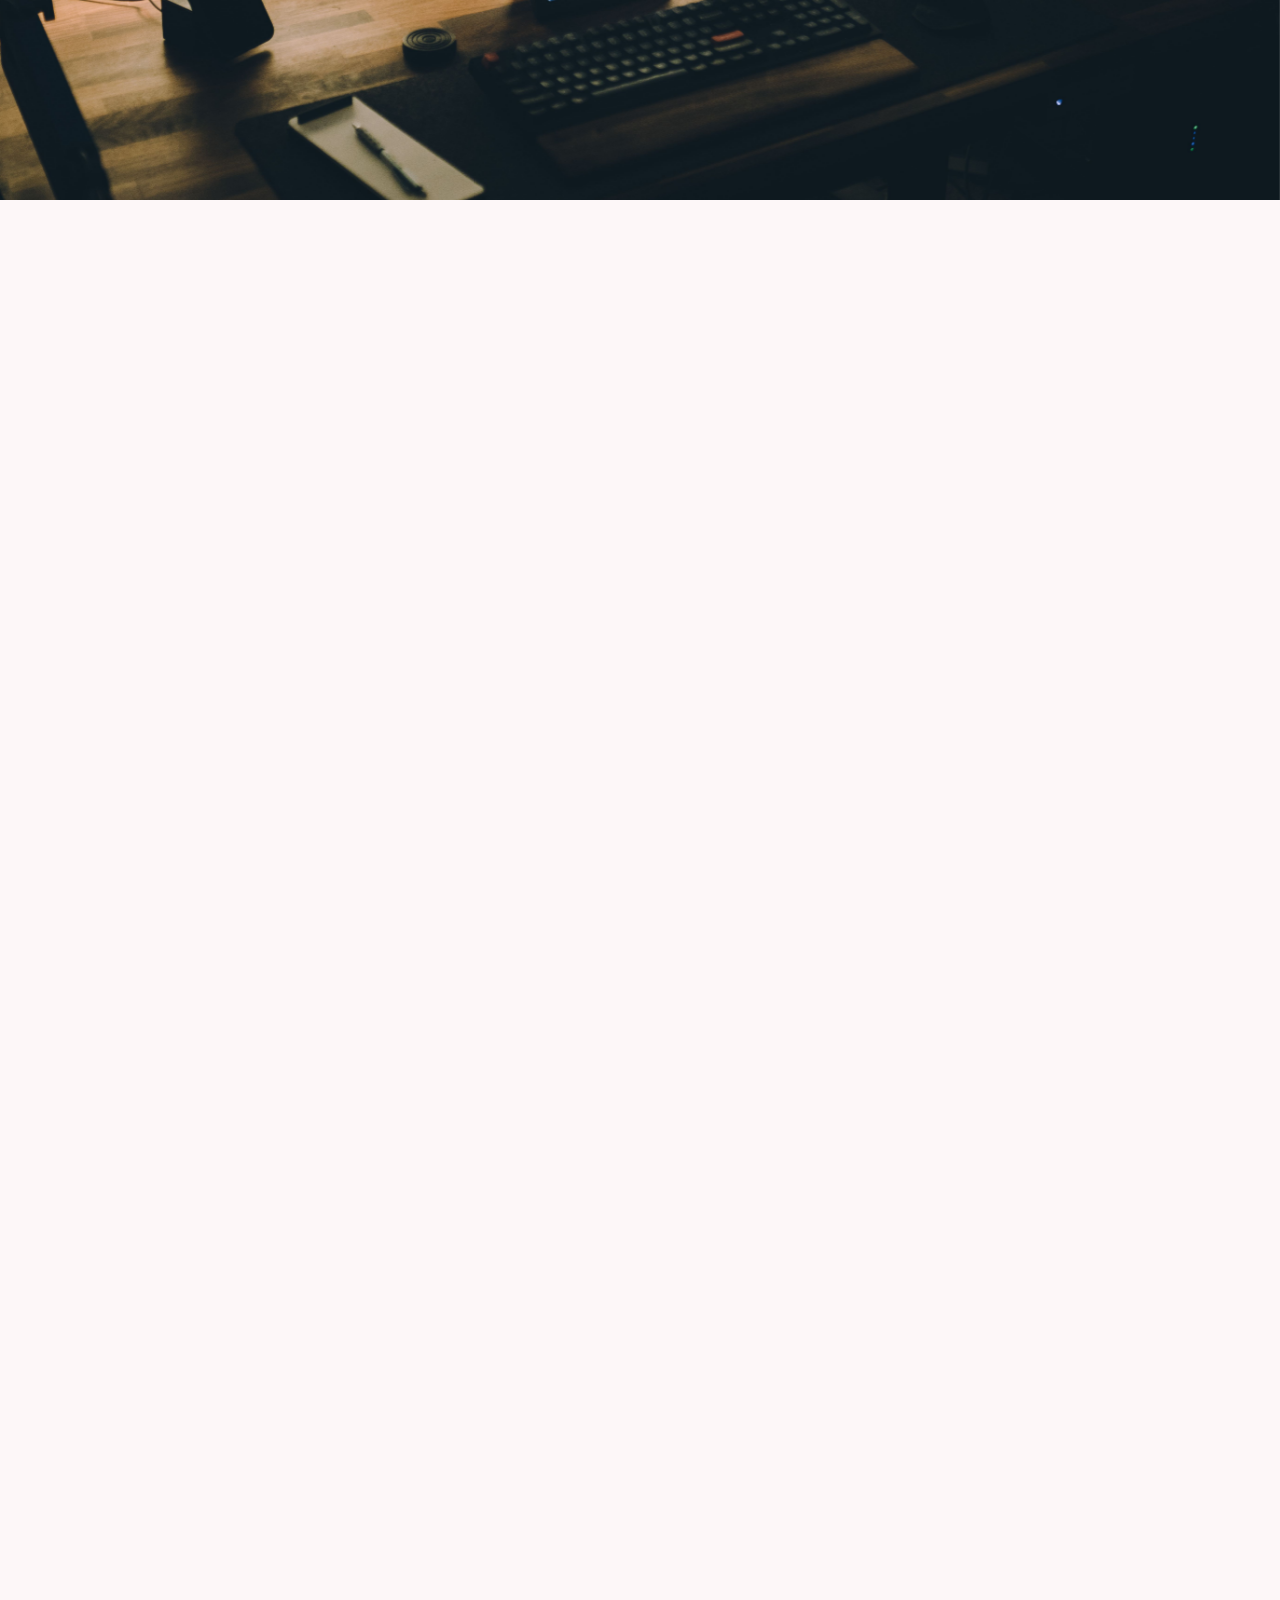
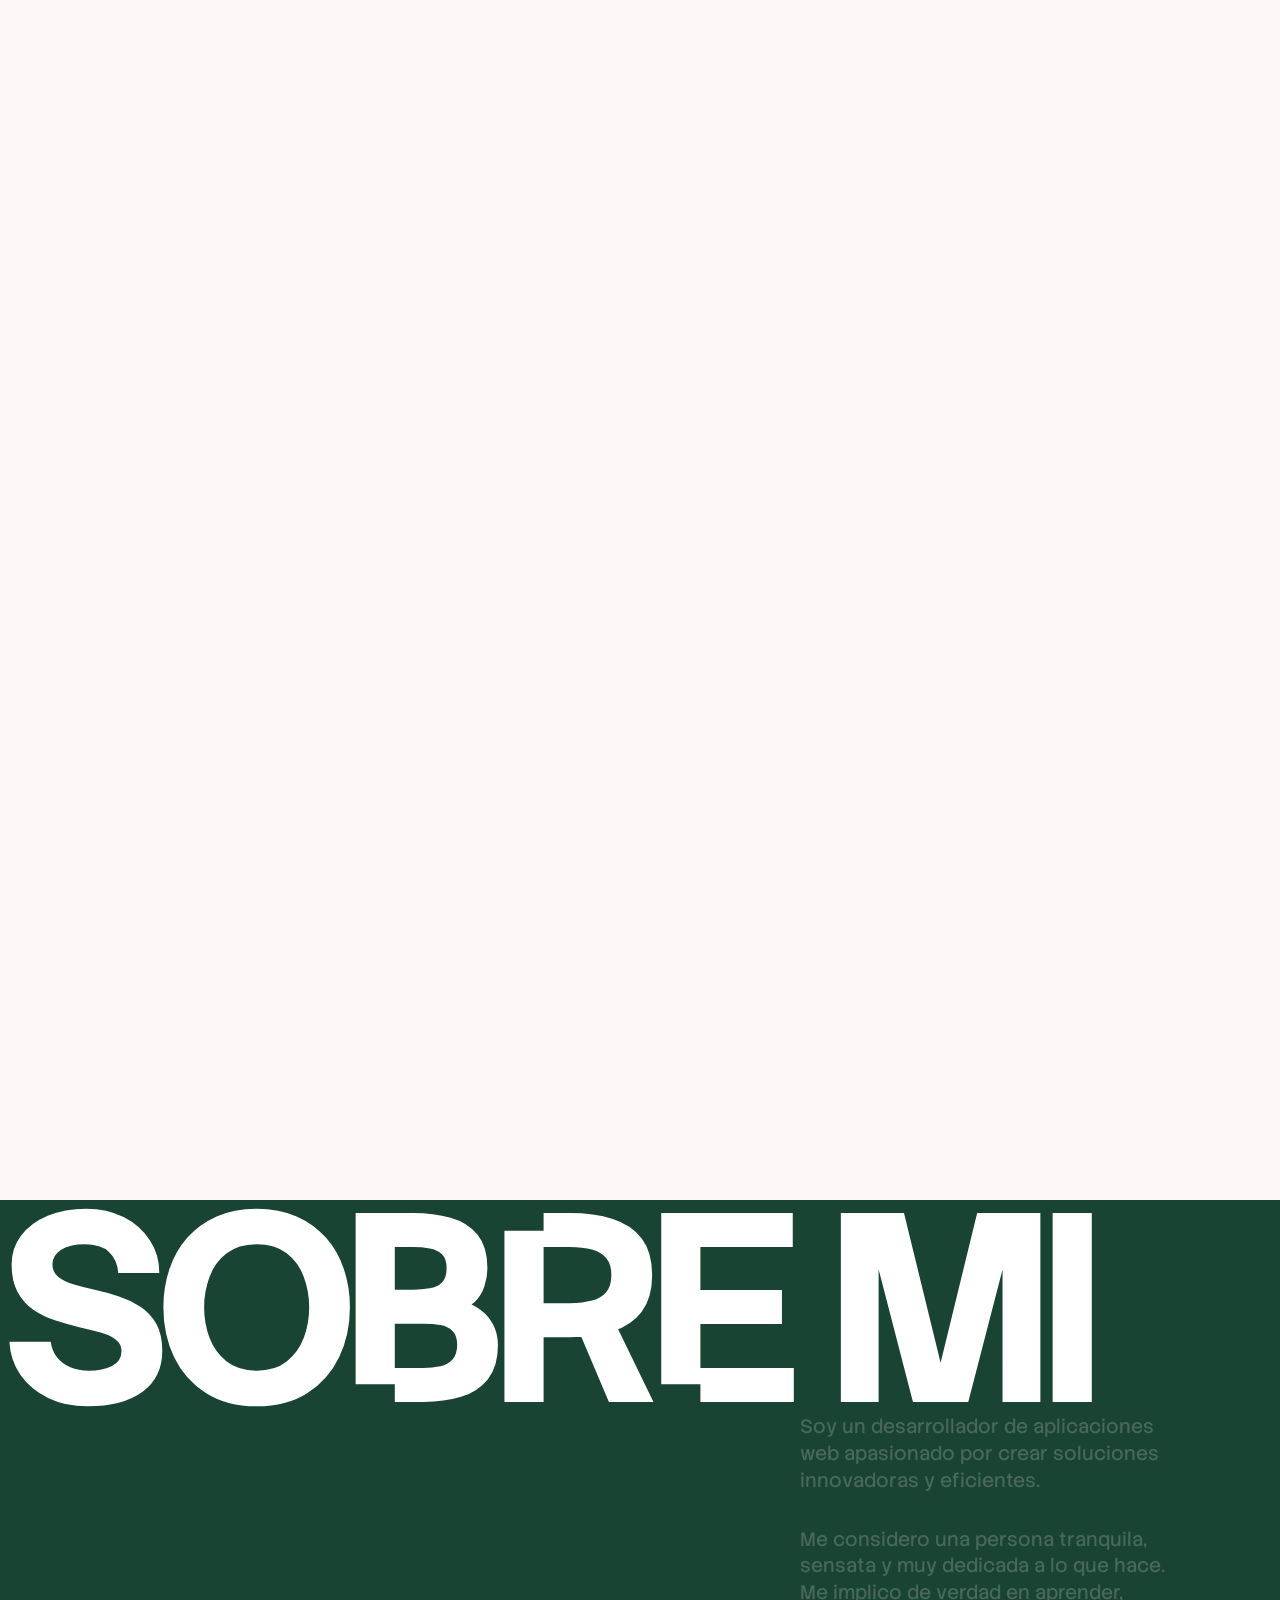
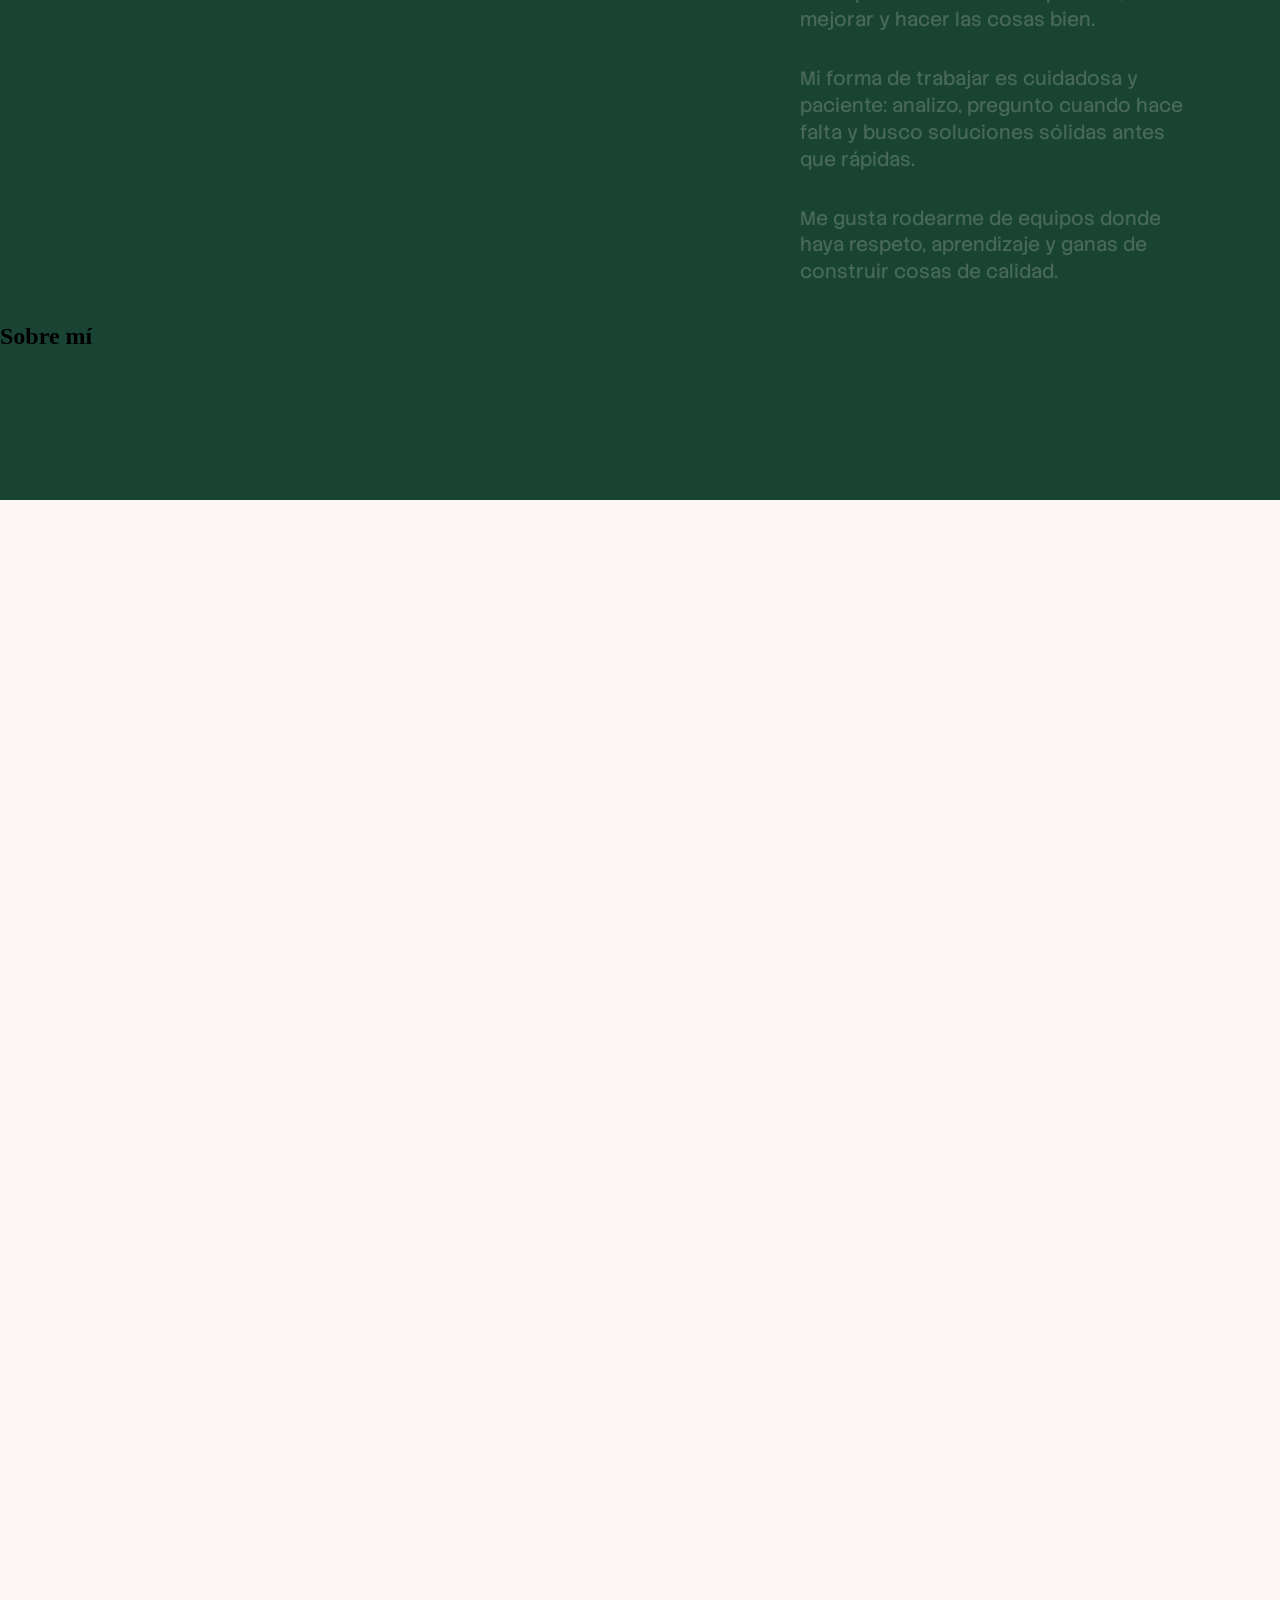
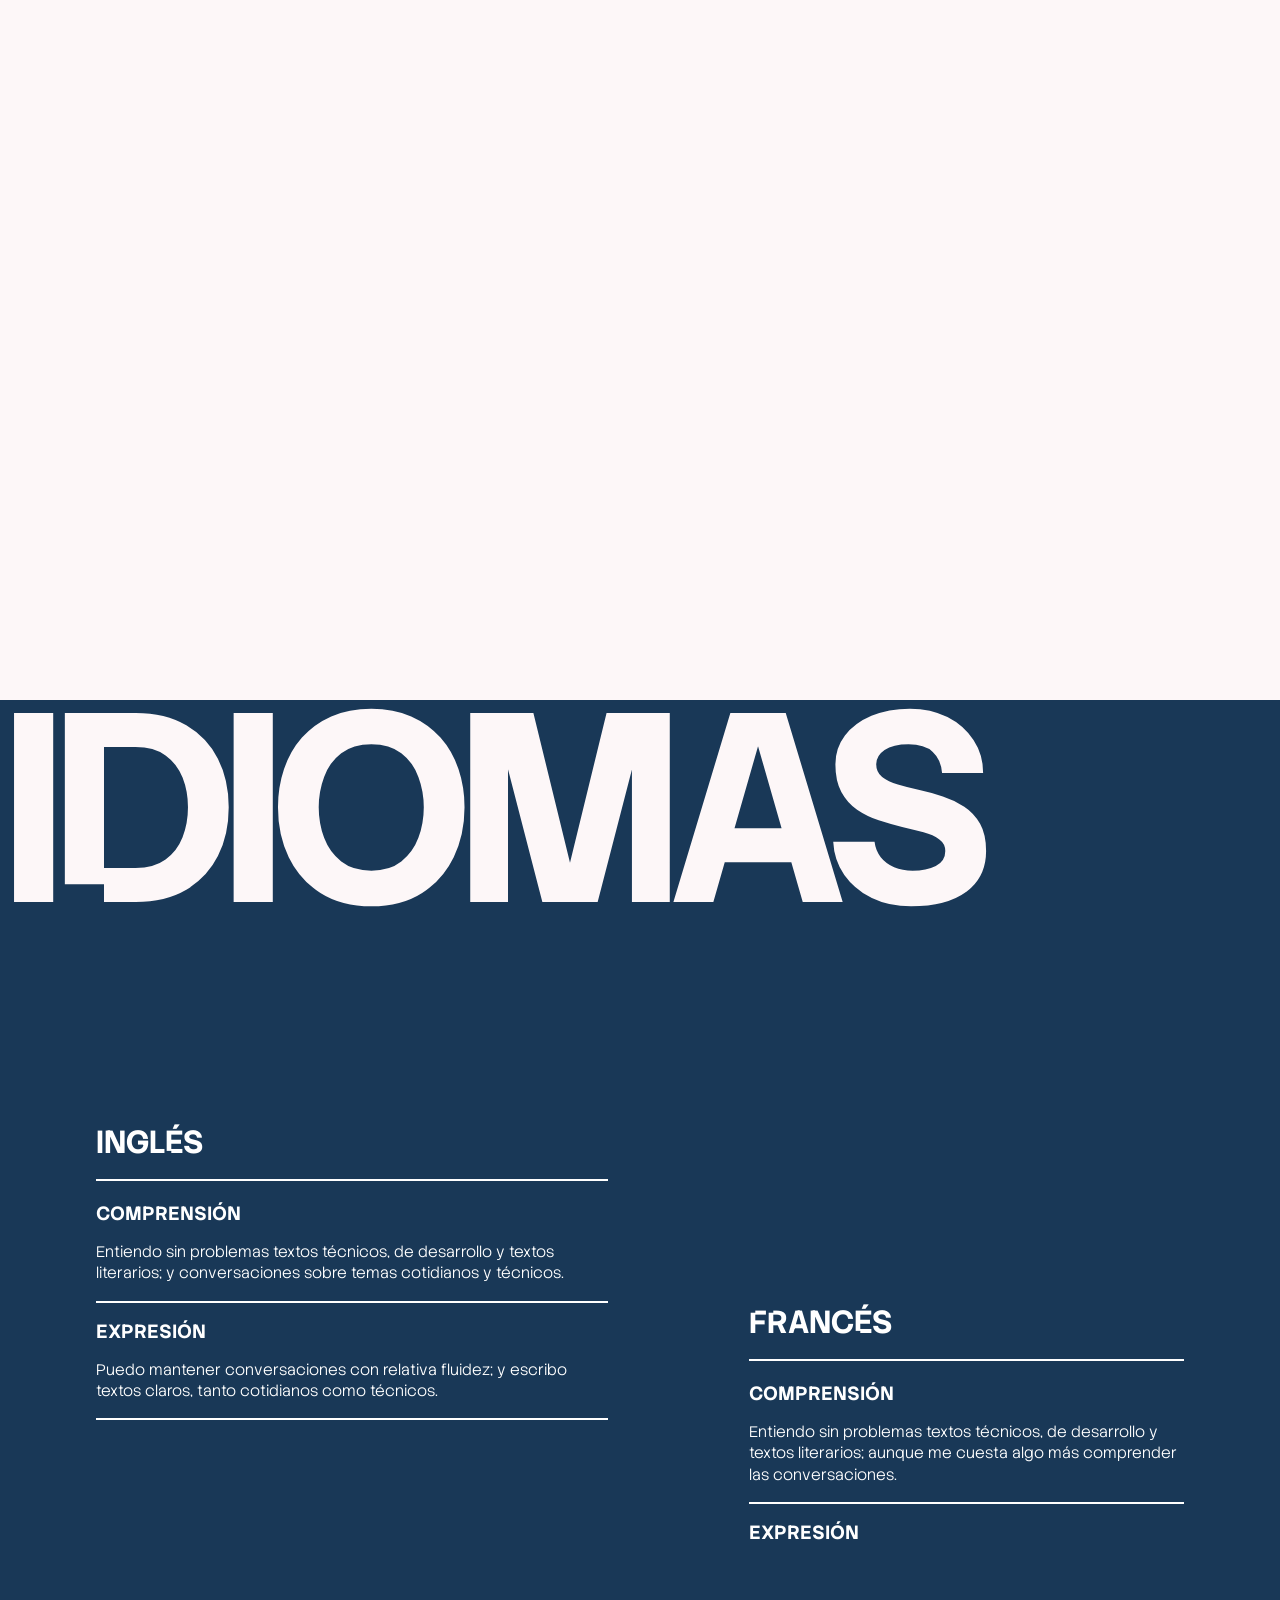
==== commit ddba5698: "Actualización de la estructura de varias secciones" ====
--- a/porfolio.html
+++ b/porfolio.html
@@ -101,7 +101,8 @@
                             <img src="/assets/hero-captura-domain.png" alt="Proyecto o concepto 2" loading="lazy">
                         </figure>
                         <figure class="hero__image-item card-reveal-effect">
-                            <img src="/assets/hero-captura-infrastructure.png" alt="Proyecto o concepto 3" loading="lazy">
+                            <img src="/assets/hero-captura-infrastructure.png" alt="Proyecto o concepto 3"
+                                loading="lazy">
                         </figure>
                     </div>
 
@@ -153,7 +154,7 @@
                 </div>
 
                 <div class="hero__header--info">
-                    <h1 class="hero__title">Nombre Apellido</h1>
+                    <h1 class="hero__title">Andrés Aragón</h1>
                     <h2 class="hero__subtitle">Desarrollador fullstack</h2>
                 </div>
 
@@ -174,36 +175,39 @@
         <section class="projects">
             <h2 class="projects__title">Proyectos</h2>
             <ul class="projects__track">
-                <li class="projects__card card-project" data-project="senda-animal" style="--index: 1;">
-
-                    <h3 class="card-project__title">Senda Animal</h3>
-
-                    <div class="card-project__content">
-                        <p class="card-project__description text-reveal-effect">
+                <!-- Proyecto 1 -->
+                <li class="project__item">
+                    <div class="project__item-title">
+                        <h3 class="">Senda Animal</h3>
+                    </div>
+                    <figure class="project__item-image">
+                        <img class="project__item-image-media" src="assets/captura-senda-animal.png"
+                            alt="Proyecto del zoo">
+                    </figure>
+                    <div class="project__item-description">
+                        <p class="project__item-description-text">
                             Sitio web informativo sobre un zoológico ficticio, desarrollado con Angular, SCSS.
-                            <span class="text-reveal__bg"></span>
-                        </p>
-                        <p class="card-project__description text-reveal-effect">
+                        </p>
+                        <p class="project__item-description-text">
                             Este proyecto se encuentra en desarrollo.
-                            <span class="text-reveal__bg"></span>
-                        </p>
-                        <p class="card-project__description text-reveal-effect">
+                        </p>
+                        <p class="project__item-description-text">
                             Me estoy centrando en aprender a estructurar una aplicación Angular utilizando componentes y
                             servicios.
-                            <span class="text-reveal__bg"></span>
-                        </p>
-                        <p class="card-project__description text-reveal-effect">
+                        </p>
+                        <p class="project__item-description-text">
                             Pretendo aplicar buenas prácticas de desarrollo y emplear patrones de diseño.
-                            <span class="text-reveal__bg"></span>
-                        </p>
-                        <div class="card-project__tools">
-                            <span class="">Angular</span>
-                            <span class="">TypeScript</span>
-                            <span class="">Feature-based Architecture</span>
-                        </div>
-                        <a href="https://senda-animal.vercel.app" class="card-project__link">Visitar web
+                        </p>
+                    </div>
+                    <div class="project__item-tools">
+                        <span class="project__item-tools-tag">Angular</span>
+                        <span class="project__item-tools-tag">TypeScript</span>
+                        <span class="project__item-tools-tag">Feature-based Architecture</span>
+                    </div>
+                    <div class="project__item-link">
+                        <a href="https://senda-animal.vercel.app" class="project__item-link-anchor">Visitar web
                             <!-- iconamoon -->
-                            <svg class="card-project__link-icon" height="24px" width="24px"
+                            <svg class="project__item-link-icon" height="24px" width="24px"
                                 xmlns="http://www.w3.org/2000/svg" viewBox="0 0 24 24">
                                 <path fill="none" stroke="currentColor" stroke-linecap="round" stroke-linejoin="round"
                                     stroke-width="2"
@@ -211,34 +215,41 @@
                             </svg>
                         </a>
                     </div>
-
                 </li>
-                <!-- -->
-
-                <li class="projects__card card-project" data-project="bestashop" style="--index: 2;">
-
-                    <h3 class="card-project__title">Bestashop</h3>
-
-                    <div class="card-project__content">
-                        <p class="card-project__description text-reveal-effect">
-                            Aplicación web de demostración de una tienda online desarrollada con Angular. Incluye
-                            catálogo de productos, filtros, carrito de compra y gestión de sesión de usuario.
-                            <span class="text-reveal__bg"></span>
-                        </p>
-                        <p class="card-project__description text-reveal-effect">
-                            Implementé un catálogo de productos con búsqueda, filtros y ordenación, así como un carrito
-                            de compra persistente utilizando LocalStorage.
-                            Durante el desarrollo trabajé con Angular y RxJS para gestionar el flujo de datos mediante
-                            Observables y servicios compartidos.
-                            <span class="text-reveal__bg"></span>
-                        </p>
-                        <div class="card-project__tools">
-                            <span class="">Angular</span>
-                            <span class="">TypeScript</span>
-                        </div>
-                        <a href="https://bestashop.vercel.app/" class="card-project__link">Visitar web
+                <!-- Proyecto 2 -->
+                <li class="project__item">
+                    <div class="project__item-title">
+                        <h3 class="">Bestashop</h3>
+                    </div>
+                    <figure class="project__item-image">
+                        <img class="project__item-image-media" src="assets/captura-bestashop.png"
+                            alt="Proyecto del zoo">
+                    </figure>
+                    <div class="project__item-description">
+                        <p class="project__item-description-text">
+                            Una aplicación en Angular para practicar y demostrar arquitectura y buenas prácticas de
+                            código.
+                        </p>
+                        <p class="project__item-description-text">
+                            Este proyecto nació como un ejercicio en un curso. Su objetivo principal era servir como un
+                            campo de pruebas para aplicar de forma concreta principios de diseño de software y
+                            arquitectura limpia empleando Angular.
+                        </p>
+                        <p class="project__item-description-text">
+                            Intenté aplicar patrones de diseño específicos (como Inyección de Dependencias, Servicios o
+                            Repository) y los principios SOLID para separar claramente las responsabilidades.
+                        </p>
+                    </div>
+                    <div class="project__item-tools">
+                        <span class="project__item-tools-tag">Angular</span>
+                        <span class="project__item-tools-tag">TypeScript</span>
+                        <span class="project__item-tools-tag">Type-based Architecture</span>
+                    </div>
+                    <div class="project__item-link">
+                        <a href="https://andresaragonguerrero.github.io/analizadorMinerales/"
+                            class="project__item-link-anchor">Visitar web
                             <!-- iconamoon -->
-                            <svg class="card-project__link-icon" height="24px" width="24px"
+                            <svg class="project__item-link-icon" height="24px" width="24px"
                                 xmlns="http://www.w3.org/2000/svg" viewBox="0 0 24 24">
                                 <path fill="none" stroke="currentColor" stroke-linecap="round" stroke-linejoin="round"
                                     stroke-width="2"
@@ -247,38 +258,39 @@
                         </a>
                     </div>
                 </li>
-                <!-- -->
-
-                <li class="projects__card card-project" data-project="analizador-minerales" style="--index: 3;">
-
-                    <h3 class="card-project__title">Analizador de minerales</h3>
-
-                    <div class="card-project__content">
-                        <p class="card-project__description text-reveal-effect">
-                            Una aplicación en Angular para practicar y demostrar arquitectura y buenas prácticas de
-                            código.
-                            <span class="text-reveal__bg"></span>
-                        </p>
-                        <p class="card-project__description text-reveal-effect">
-                            Este proyecto nació como un ejercicio en un curso. Su objetivo principal era servir como un
-                            campo de pruebas para aplicar de forma concreta principios de diseño de software y
-                            arquitectura limpia empleando Angular.
-                            <span class="text-reveal__bg"></span>
-                        </p>
-                        <p class="card-project__description text-reveal-effect">
-                            Intenté aplicar patrones de diseño específicos (como Inyección de Dependencias, Servicios o
-                            Repository) y los principios SOLID para separar claramente las responsabilidades.
-                            <span class="text-reveal__bg"></span>
-                        </p>
-                        <div class="card-project__tools">
-                            <span class="">Angular</span>
-                            <span class="">TypeScript</span>
-                            <span class="">Type-based Architecture</span>
-                        </div>
-                        <a href="https://andresaragonguerrero.github.io/analizadorMinerales/"
-                            class="card-project__link">Visitar web
+                <!-- Proyecto 3 -->
+                <li class="project__item">
+                    <div class="project__item-title">
+                        <h3 class="">Analizador de minerales</h3>
+                    </div>
+                    <figure class="project__item-image">
+                        <img class="project__item-image-media" src="assets/captura-analizador-minerales.png"
+                            alt="Proyecto del zoo">
+                    </figure>
+                    <div class="project__item-description">
+                        <p class="project__item-description-text">
+                            Aplicación web de demostración de una tienda online desarrollada con Angular. Incluye
+                            catálogo de productos, filtros, carrito de compra y gestión de sesión de usuario.
+                        </p>
+                        <p class="project__item-description-text">
+                            Implementé un catálogo de productos con búsqueda, filtros y ordenación, así como un carrito
+                            de compra persistente utilizando LocalStorage.
+                        </p>
+                        <p class="project__item-description-text">
+                            Durante el desarrollo trabajé con Angular y RxJS para gestionar el flujo de datos mediante
+                            Observables y servicios compartidos. También implementé la comunicación entre componentes
+                            mediante inputs, outputs y servicios para mantener un estado consistente en la aplicación.
+                        </p>
+                    </div>
+                    <div class="project__item-tools">
+                        <span class="project__item-tools-tag">Angular</span>
+                        <span class="project__item-tools-tag">TypeScript</span>
+                        <span class="project__item-tools-tag">Type-based Architecture</span>
+                    </div>
+                    <div class="project__item-link">
+                        <a href="https://bestashop.vercel.app/" class="project__item-link-anchor">Visitar web
                             <!-- iconamoon -->
-                            <svg class="card-project__link-icon" height="24px" width="24px"
+                            <svg class="project__item-link-icon" height="24px" width="24px"
                                 xmlns="http://www.w3.org/2000/svg" viewBox="0 0 24 24">
                                 <path fill="none" stroke="currentColor" stroke-linecap="round" stroke-linejoin="round"
                                     stroke-width="2"
@@ -287,38 +299,40 @@
                         </a>
                     </div>
                 </li>
-                <!-- -->
-
-                <li class="projects__card card-project" data-project="hotel-argyros" style="--index: 4;">
-
-                    <h3 class="card-project__title">Hotel Argyros</h3>
-
-                    <div class="card-project__content">
-                        <p class="card-project__description text-reveal-effect">
+                <!-- Proyecto 4 -->
+                <li class="project__item">
+                    <div class="project__item-title">
+                        <h3 class="">Hotel Argyros</h3>
+                    </div>
+                    <figure class="project__item-image">
+                        <img class="project__item-image-media" src="assets/captura-hotel-argyros.png"
+                            alt="Proyecto del zoo">
+                    </figure>
+                    <div class="project__item-description">
+                        <p class="project__item-description-text">
                             Una aplicación en Angular y .NET para practicar y demostrar arquitectura y buenas prácticas
                             de código.
-                            <span class="text-reveal__bg"></span>
-                        </p>
-                        <p class="card-project__description text-reveal-effect">
+                        </p>
+                        <p class="project__item-description-text">
                             Este proyecto se encuentra actualmente en desarrollo. Pretendo demostrar mis conocimientos
                             tanto en todo lo relacionado con las bases de datos, como el backend y el frontend.
-                            <span class="text-reveal__bg"></span>
-                        </p>
-                        <p class="card-project__description text-reveal-effect">
+                        </p>
+                        <p class="project__item-description-text">
                             El backend está siendo desarrollado siguiendo una arquitectura hexagonal; mientras que el
                             frontend sigue una arquitectura feature-based.
-                            <span class="text-reveal__bg"></span>
-                        </p>
-                        <div class="card-project__tools">
-                            <span class="">.NET</span>
-                            <span class="">Angular</span>
-                            <span class="">SCSS</span>
-                            <span class="">Arquitectura Hexagonal</span>
-                            <span class="">Feature-based Architecture</span>
-                        </div>
-                        <a href="https://argyroshotel.netlify.app/" class="card-project__link">Visitar web
+                        </p>
+                    </div>
+                    <div class="project__item-tools">
+                        <span class="project__item-tools-tag">Angular</span>
+                        <span class="project__item-tools-tag">.NET</span>
+                        <span class="project__item-tools-tag">SCSS</span>
+                        <span class="project__item-tools-tag">Arquitectura Hexagonal</span>
+                        <span class="project__item-tools-tag">Feature-based Architecture</span>
+                    </div>
+                    <div class="project__item-link">
+                        <a href="https://argyroshotel.netlify.app/" class="project__item-link-anchor">Visitar web
                             <!-- iconamoon -->
-                            <svg class="card-project__link-icon" height="24px" width="24px"
+                            <svg class="project__item-link-icon" height="24px" width="24px"
                                 xmlns="http://www.w3.org/2000/svg" viewBox="0 0 24 24">
                                 <path fill="none" stroke="currentColor" stroke-linecap="round" stroke-linejoin="round"
                                     stroke-width="2"
@@ -327,37 +341,40 @@
                         </a>
                     </div>
                 </li>
-                <!-- -->
-
-                <li class="projects__card card-project" data-project="libreria-piramide" style="--index: 5;">
-
-                    <h3 class="card-project__title">Librería Pirámide</h3>
-
-                    <div class="card-project__content">
-                        <p class="card-project__description text-reveal-effect">
+                <!-- Proyecto 5 -->
+                <li class="project__item">
+                    <div class="project__item-title">
+                        <h3 class="">Librería Pirámide</h3>
+                    </div>
+                    <figure class="project__item-image">
+                        <img class="project__item-image-media" src="assets/captura-libreria-piramide.png"
+                            alt="Proyecto del zoo">
+                    </figure>
+                    <div class="project__item-description">
+                        <p class="project__item-description-text">
                             Maquetación y diseño frontend creativo para una librería ficticia.
-                            <span class="text-reveal__bg"></span>
-                        </p>
-                        <p class="card-project__description text-reveal-effect">
+                        </p>
+                        <p class="project__item-description-text">
                             Este proyecto fue un ejercicio centrado en la maquetación avanzada con CSS y la mejora de la
                             experiencia de usuario a través de pequeñas interacciones, priorizando la creatividad visual
                             y la fluidez sobre la lógica compleja.
-                            <span class="text-reveal__bg"></span>
-                        </p>
-                        <p class="card-project__description text-reveal-effect">
+                        </p>
+                        <p class="project__item-description-text">
                             Este proyecto me permitió profundizar en el control preciso del layout con Flexbox/Grid, el
                             uso estratégico de transiciones y animaciones CSS para guiar la atención, y la integración
                             sutil de JavaScript.
-                            <span class="text-reveal__bg"></span>
-                        </p>
-                        <div class="card-project__tools">
-                            <span class="">HTML</span>
-                            <span class="">CSS</span>
-                            <span class="">JavaScript</span>
-                        </div>
-                        <a href="https://aragonaj.github.io/LibreriaPiramide/" class="card-project__link">Visitar web
+                        </p>
+                    </div>
+                    <div class="project__item-tools">
+                        <span class="project__item-tools-tag">HTML</span>
+                        <span class="project__item-tools-tag">CSS</span>
+                        <span class="project__item-tools-tag">JavaScript</span>
+                    </div>
+                    <div class="project__item-link">
+                        <a href="https://aragonaj.github.io/LibreriaPiramide/" class="project__item-link-anchor">Visitar
+                            web
                             <!-- iconamoon -->
-                            <svg class="card-project__link-icon" height="24px" width="24px"
+                            <svg class="project__item-link-icon" height="24px" width="24px"
                                 xmlns="http://www.w3.org/2000/svg" viewBox="0 0 24 24">
                                 <path fill="none" stroke="currentColor" stroke-linecap="round" stroke-linejoin="round"
                                     stroke-width="2"
@@ -365,10 +382,8 @@
                             </svg>
                         </a>
                     </div>
-
                 </li>
             </ul>
-            <div class="projects__backgrounds"></div>
         </section>
 
         <section class="workflow">
@@ -1017,6 +1032,7 @@
         </section>
 
         <section class="about">
+            <h2 class="about__title">Sobre mí</h2>
             <article class="about__content">
                 <p class="about__text">
                     Soy un desarrollador de aplicaciones web apasionado por crear soluciones innovadoras y eficientes.
@@ -1033,6 +1049,7 @@
                     Me gusta rodearme de equipos donde haya respeto, aprendizaje y ganas de construir cosas de calidad.
                 </p>
             </article>
+            <div class="about__divider"></div>
             <div class="about__image"></div>
         </section>
 
@@ -1082,7 +1099,7 @@
 
         <section class="contact">
             <div class="contact__hero">
-                <h2 class="contact__name">Andrés Aragón</h2>
+                <h2 class="contact__name">Nombre Apellido</h2>
                 <p class="contact__role reveal-text-effect">DESARROLLADOR FULLSTACK</p>
             </div>
 
--- a/css/main.css
+++ b/css/main.css
@@ -11,13 +11,13 @@
     --fs-heading-lg: clamp(2rem, 2.5vw, 3.5rem);
 
     /* descripciones de secciones */
-    --fs-description-lg: clamp(1.45rem, 1.7vw, 1.6rem);
+    --fs-description-lg: clamp(1.30rem, 1.5vw, 1.45rem);
 
     /* descripciones generales */
-    --fs-description: clamp(1.2rem, 1.4vw, 1.4rem);
+    --fs-description: clamp(1.10rem, 1.3vw, 1.30rem);
 
     /* resto de textos */
-    --fs-normal: clamp(0.95rem, 1.1vw, 1.2rem);
+    --fs-normal: clamp(0.90rem, 1.1vw, 1.15rem);
 
     --menu-color: hsl(348, 92%, 41%);
     --bar-fill-color: hsl(348, 92%, 41%);
@@ -611,8 +611,8 @@
     justify-content: center;
     padding: 5rem;
     container-type: inline-size;
-    -webkit-mask: var(--apply-clip-mask);
-    mask: var(--apply-clip-mask);
+    /* -webkit-mask: var(--apply-clip-mask);
+    mask: var(--apply-clip-mask); */
     background-color: var(--bg-base);
     animation:
         morph-and-shrink-header linear both,
@@ -628,16 +628,16 @@
         width: 100%;
         height: 100%;
         transform: translate(-50%, -50%) scale(2.5);
-        -webkit-mask: var(--clip-mask-url) center / 150% 150% no-repeat;
-        mask: var(--clip-mask-url) center / 150% 150% no-repeat;
+        /* -webkit-mask: var(--clip-mask-url) center / 150% 150% no-repeat;
+        mask: var(--clip-mask-url) center / 150% 150% no-repeat; */
     }
 
     100% {
         width: var(--card-final-width);
         height: var(--card-final-height);
         transform: translate(-50%, -50%) scale(1);
-        -webkit-mask: var(--apply-clip-mask);
-        mask: var(--apply-clip-mask);
+        /* -webkit-mask: var(--apply-clip-mask);
+        mask: var(--apply-clip-mask); */
     }
 }
 
@@ -652,11 +652,11 @@
 }
 
 .hero__bg {
+    overflow: hidden;
     position: absolute;
     inset: 0;
     z-index: 0;
-    /* background-color: var(--bg-base); */
-    overflow: hidden;
+    background-color: var(--bg-base);
     pointer-events: none;
 }
 
@@ -890,18 +890,20 @@
     height: 100%;
     width: 100%;
     position: relative;
+    display: flex;
+    flex-direction: column;
+    padding: var(--gutter-x);
     container-type: inline-size;
 }
 
 .hero__description-wrapper {
-    width: 100%;
-    max-width: 60%;
-    position: absolute;
-    top: var(--gutter-x);
-    left: var(--gutter-x);
+    width: calc(70% - var(--gutter-x));
+    max-width: calc(70% - var(--gutter-x));
+    position: relative;
     margin: 0;
     display: grid;
-    gap: 2rem;
+    align-self: flex-start;
+    gap: 1.5rem;
     animation: hero-description-reveal linear both;
     animation-timeline: scroll(root);
     animation-range: 100vh 200vh;
@@ -922,13 +924,23 @@
     }
 }
 
+/* .hero__description-wrapper::before {
+    content: '';
+    height: 100%;
+    width: 2px;
+    position: absolute;
+    top: 0;
+    right: 0;
+    background-color: hsl(348, 92%, 41%);
+} */
+
 .hero__description-wrapper::after {
     content: "";
+    height: 1px;
     width: calc(100cqw - (var(--gutter-x) * 2));
     position: absolute;
     bottom: -1rem;
     left: 0;
-    height: 1px;
     background-color: hsl(348, 92%, 41%);
 }
 
@@ -977,11 +989,2397 @@
     text-transform: uppercase;
 }
 
+.hero__images-container {
+    width: min(calc(100cqw - (var(--gutter-x) * 2)), 1400px);
+    margin-block: 2rem;
+    margin-inline: auto;
+    display: grid;
+    flex: 1;
+    grid-template-columns: repeat(3, minmax(0, 1fr));
+    grid-auto-rows: auto;
+    /* grid-auto-rows: 1fr; si se prefiere que ocupe el alto */
+    align-content: center;
+    gap: clamp(1.25rem, 2.5vw, 3.5rem);
+    z-index: 1;
+    pointer-events: none;
+    animation: hero-description-reveal linear both;
+    animation-timeline: scroll(root);
+    animation-range: 100vh 200vh;
+}
+
+.hero__image-item {
+    height: 100%;
+    width: 100%;
+    overflow: hidden;
+    position: relative;
+    margin: 0;
+    background-color: hsl(348, 92%, 41%);
+    transition: transform 0.4s ease;
+}
+
+.hero__image-item::after {
+    content: '';
+    position: absolute;
+    inset: 0;
+    background-color: hsl(345, 60%, 98%);
+    mix-blend-mode: multiply;
+    pointer-events: none;
+}
+
+.hero__image-item img {
+    height: 100%;
+    width: 100%;
+    display: block;
+    object-fit: cover;
+    object-position: left;
+    mix-blend-mode: screen;
+}
+
 .hero__motto-wrapper {
-    max-width: 40%;
-    position: absolute;
-    bottom: var(--gutter-x);
-    right: var(--gutter-x);
+    width: calc(30% + var(--gutter-x));
+    max-width: calc(30% + var(--gutter-x));
+    position: relative;
+    align-self: flex-end;
+    animation: hero-description-reveal linear both;
+    animation-timeline: scroll(root);
+    animation-range: 100vh 200vh;
+}
+
+/* .hero__motto-wrapper:before {
+    content: '';
+    height: 100%;
+    width: 2px;
+    position: absolute;
+    top: 0;
+    left: 0;
+    background-color: hsl(348, 92%, 41%);
+} */
+
+.hero__motto-wrapper::after {
+    content: "";
+    height: 1px;
+    width: calc(100cqw - (var(--gutter-x) * 2));
+    position: absolute;
+    top: -1rem;
+    right: 0;
+    background-color: hsl(348, 92%, 41%);
+}
+
+.hero__title {
+    color: hsl(348, 92%, 41%);
+    writing-mode: initial;
+    transform: none;
+    font-family: var(--font-primary);
+    font-size: var(--fs-title);
+    font-weight: 900;
+    letter-spacing: -0.05em;
+    text-transform: uppercase;
+    white-space: nowrap;
+    background: linear-gradient(to right, hsl(348, 92%, 41%) 50%,
+            hsla(348, 92%, 41%, 0.4) 50%);
+    -webkit-background-clip: text;
+    background-clip: text;
+    -webkit-text-fill-color: transparent;
+}
+
+.hero__subtitle {
+    color: hsl(348, 92%, 41%);
+    writing-mode: initial;
+    transform: none;
+    font-family: var(--font-primary);
+    font-size: var(--fs-subtitle);
+    font-weight: 900;
+    letter-spacing: -0.05rem;
+    text-transform: uppercase;
+    white-space: nowrap;
+    background: linear-gradient(to right, hsl(348, 92%, 41%) 50%,
+            hsla(348, 92%, 41%, 0.4) 50%);
+    -webkit-background-clip: text;
+    background-clip: text;
+    -webkit-text-fill-color: transparent;
+}
+
+@container (max-width: 900px) {
+    .hero__text {
+        opacity: 0;
+        visibility: hidden;
+    }
+
+    .hero__header {
+        padding: 2rem .25rem;
+        display: flex;
+        flex-direction: column;
+        justify-content: center;
+        align-items: center;
+    }
+
+    .hero__upper-row,
+    .hero__lower-row {
+        opacity: 0;
+        visibility: hidden;
+    }
+
+    .hero__header--info {
+        gap: 2rem;
+        width: 100%;
+        justify-content: center;
+        align-items: center;
+    }
+
+    .hero__title,
+    .hero__subtitle {
+        text-align: center;
+    }
+}
+
+.projects {
+    height: 100dvh;
+    overflow: hidden;
+    position: sticky;
+    margin-top: 0;
+    top: 0;
+    z-index: 4;
+    display: grid;
+    grid-template-columns: 1fr;
+    grid-template-rows: 1fr;
+    background-color: var(--bg-base);
+    animation: projects-entrance linear both;
+    animation-timeline: scroll(root);
+    animation-range: 200vh 350vh;
+}
+
+.projects__track {
+    counter-reset: project;
+    display: grid;
+    grid-template-columns: 1fr;
+    grid-template-rows: 1fr;
+}
+
+.projects__title {
+    position: absolute;
+    top: 0;
+    left: 0;
+    align-self: start;
+    justify-self: start;
+    font-family: var(--font-primary);
+    font-size: 20vh;
+    font-weight: 900;
+    line-height: 0.8;
+    letter-spacing: -0.05em;
+    color: hsl(348, 92%, 41%);
+}
+
+.project__item {
+    height: 100dvh;
+    width: 100dvw;
+    grid-column: 1;
+    display: grid;
+    grid-row: 1;
+    grid-template-columns: calc(65% - var(--gutter-x)) calc(35% + var(--gutter-x));
+    grid-template-rows: 20dvh 60dvh 20dvh;
+    box-sizing: border-box;
+    grid-template-areas:
+        ".           title"
+        "image       description"
+        "link        tools";
+    opacity: 0;
+    animation: project-appear linear both;
+    animation-timeline: scroll(root);
+    counter-increment: project;
+}
+
+.project__item:nth-child(1) {
+    animation-range: 200vh 450vh;
+}
+
+.project__item:nth-child(2) {
+    animation-range: 450vh 550vh;
+}
+
+.project__item:nth-child(3) {
+    animation-range: 550vh 650vh;
+}
+
+.project__item:nth-child(4) {
+    animation-range: 650vh 750vh;
+}
+
+.project__item:nth-child(5) {
+    animation-range: 750vh 950vh;
+}
+
+@keyframes project-appear {
+
+    0%,
+    100% {
+        opacity: 0;
+    }
+
+    10%,
+    90% {
+        opacity: 1;
+    }
+}
+
+.project__item-title {
+    grid-area: title;
+    padding: 1rem;
+    border-left: 1px solid hsl(348, 92%, 41%);
+    display: flex;
+    justify-content: flex-start;
+    align-items: flex-end;
+    gap: 1rem;
+}
+
+.project__item-title::before {
+    content: counter(project, decimal-leading-zero);
+    margin-bottom: 0.5rem;
+    font-family: var(--font-primary);
+    font-size: var(--fs-heading-lg);
+    font-weight: lighter;
+    color: hsl(348, 92%, 41%);
+}
+
+.project__item-title h3 {
+    font-family: var(--font-primary);
+    font-size: var(--fs-heading-lg);
+    font-weight: bold;
+    color: hsl(348, 92%, 41%);
+}
+
+.project__item-image {
+    grid-area: image;
+    padding: 1rem;
+}
+
+.project__item-image-media {
+    height: 100%;
+    width: 100%;
+    display: block;
+    object-fit: cover;
+}
+
+.project__item-description {
+    grid-area: description;
+    padding: 1rem;
+    border-left: 1px solid hsl(348, 92%, 41%);
+    display: flex;
+    flex-direction: column;
+    justify-content: flex-start;
+    align-items: flex-start;
+    background-color: var(--duotono);
+}
+
+.project__item-description-text {
+    max-width: 38ch;
+    margin: 0 0 1rem;
+    font-family: var(--font-secondary);
+    font-size: var(--fs-description);
+    font-weight: lighter;
+    line-height: 1.6;
+    color: var(--bg-base);
+    /* color: hsl(348, 92%, 41%); */
+}
+
+.project__item-description-text:first-of-type {
+    font-size: var(--fs-description-lg);
+    font-weight: bold;
+}
+
+.project__item-description-text:last-of-type {
+    margin-bottom: 0;
+}
+
+.project__item-tools {
+    grid-area: tools;
+    padding: 1rem;
+    border-left: 1px solid hsl(348, 92%, 41%);
+    border-top: 1px solid hsl(348, 92%, 41%);
+    display: flex;
+    flex-wrap: wrap;
+    justify-content: flex-start;
+    align-items: flex-start;
+    gap: .5rem;
+}
+
+.project__item-tools-tag {
+    padding: 1rem 1.5rem;
+    font-family: var(--font-secondary);
+    font-size: var(--fs-normal);
+    font-weight: lighter;
+    text-align: center;
+    text-transform: uppercase;
+    border: 1px solid hsl(348, 92%, 41%);
+    color: hsl(348, 92%, 41%);
+    /* color: var(--bg-base);
+    background-color: hsl(348, 92%, 41%); */
+}
+
+.project__item-link {
+    grid-area: link;
+    box-sizing: border-box;
+    padding: 1rem;
+    border-top: 1px solid hsl(348, 92%, 41%);
+    display: flex;
+    flex-direction: column;
+    justify-content: flex-start;
+    align-items: flex-start;
+}
+
+.project__item-link-anchor {
+    padding: 1rem 1.5rem;
+    display: flex;
+    align-items: center;
+    gap: 0.5rem;
+    font-family: var(--font-primary);
+    font-size: var(--fs-normal);
+    font-weight: bold;
+    letter-spacing: 0.05em;
+    text-transform: uppercase;
+    text-decoration: none;
+    color: var(--bg-base);
+    background-color: hsl(348, 92%, 41%);
+}
+
+.project__item-link-icon {
+    width: 1.2em;
+    height: 1.2em;
+    flex-shrink: 0;
+    transition: transform 0.2s ease;
+}
+
+.workflow {
+    grid-area: 1 / 1;
+    height: 100dvh;
+    width: 100%;
+    overflow: hidden;
+    position: sticky;
+    top: 0;
+    z-index: 6;
+    transform: translateY(100%);
+    display: flex;
+    flex-direction: column;
+    justify-content: center;
+    align-items: center;
+    animation:
+        workflow-background linear both,
+        workflow-timeline-control linear both;
+    animation-timeline: scroll(root);
+    animation-range: 950vh 1250vh, 850vh 1300vh;
+}
+
+@keyframes workflow-background {
+    from {
+        background-color: var(--duotono-3);
+    }
+
+    to {
+        background-color: var(--duotono);
+    }
+}
+
+@keyframes workflow-timeline-control {
+    0% {
+        transform: translateY(100%);
+    }
+
+    20% {
+        transform: translateY(0%);
+    }
+
+    90% {
+        transform: translateY(0%);
+    }
+
+    100% {
+        transform: translateY(-100%);
+    }
+}
+
+.workflow::before {
+    content: "STACK &\AWORKFLOW";
+    position: absolute;
+    top: 0;
+    left: 0;
+    z-index: 2;
+    font-family: var(--font-primary);
+    font-size: 20vh;
+    font-weight: 900;
+    line-height: 0.8;
+    letter-spacing: -0.05em;
+    color: #ffffff;
+    pointer-events: none;
+    white-space: pre-wrap;
+    animation: workflow-title-scale linear both;
+    animation-timeline: scroll(root);
+    animation-range: 950vh 1050vh;
+}
+
+@keyframes workflow-title-scale {
+    from {
+        font-size: 20vh;
+    }
+
+    to {
+        font-size: 12vh;
+    }
+}
+
+.workflow__background {
+    grid-area: 1 / 1;
+    width: 100dvw;
+    height: 100dvh;
+    overflow: hidden;
+    position: absolute;
+    inset: 0;
+    z-index: 1;
+    pointer-events: none;
+    animation: workflow-bg-exit linear both;
+    animation-timeline: scroll(root);
+    animation-range: 950vh 1050vh;
+}
+
+.workflow__background::before {
+    content: "";
+    position: absolute;
+    top: -8vh;
+    bottom: -8vh;
+    left: 0;
+    right: 0;
+    background-image: url('/assets/workflow-bg.jpg');
+    background-size: cover;
+    background-position: center center;
+    background-repeat: no-repeat;
+    will-change: transform;
+    animation: workflow-subtle-move linear both;
+    animation-timeline: scroll(root);
+    animation-range: 950vh 1050vh;
+}
+
+@keyframes workflow-subtle-move {
+    0% {
+        transform: translateY(5vh);
+    }
+
+    100% {
+        transform: translateY(-5vh);
+    }
+}
+
+.workflow__content {
+    grid-area: 1 / 1;
+    width: 100%;
+    height: 100dvh;
+    position: absolute;
+    inset: 0;
+    z-index: 0;
+    display: flex;
+    flex-direction: row;
+    animation: workflow-content-rise linear both;
+    animation-timeline: scroll(root);
+    animation-range: 950vh 1050vh;
+}
+
+@keyframes workflow-content-rise {
+    from {
+        transform: translateY(100%);
+    }
+
+    to {
+        transform: translateY(0%);
+    }
+}
+
+.workflow__background--track {
+    height: 100%;
+    width: 40dvw;
+    background-size: cover;
+    background-position: center;
+    background-repeat: no-repeat;
+}
+
+.workflow__track {
+    height: 100%;
+    width: 60dvw;
+    position: relative;
+    margin: 4rem 0 0;
+    padding-inline: 0 var(--gutter-x);
+    display: flex;
+    flex-direction: column;
+    justify-content: center;
+    align-items: flex-end;
+    gap: 4rem;
+}
+
+.workflow__section {
+    text-align: right;
+    display: flex;
+    flex-direction: column;
+    align-items: flex-end;
+    padding-right: 0;
+    animation: section-lifecycle linear both;
+    animation-timeline: scroll(root);
+    animation-range: 1050vh 1250vh;
+}
+
+@keyframes section-lifecycle {
+    0% {
+        transform: translateY(100dvh);
+    }
+
+    100% {
+        transform: translateY(-120dvh);
+    }
+}
+
+.workflow__title {
+    font-family: var(--font-primary);
+    font-size: var(--fs-heading-lg);
+    text-transform: uppercase;
+    letter-spacing: -0.05em;
+    margin-bottom: 2rem;
+    color: #ffffff;
+}
+
+.workflow__tool-list {
+    list-style: none;
+    margin: 0;
+    padding: 0;
+    display: flex;
+    flex-wrap: wrap;
+    justify-content: flex-end;
+    gap: 2rem;
+}
+
+.workflow__tool-list:has(> .workflow__tool-item:nth-child(4)) {
+    display: grid;
+    grid-template-columns: repeat(var(--grid-cols, 2), max-content);
+    justify-content: end;
+    gap: 1.5rem 3rem;
+}
+
+.workflow__tool-list:has(> .workflow__tool-item:nth-child(4)):not(:has(> .workflow__tool-item:nth-child(5))) {
+    --grid-cols: 2;
+}
+
+.workflow__tool-list:has(> .workflow__tool-item:nth-child(5)):not(:has(> .workflow__tool-item:nth-child(6))) {
+    --grid-cols: 3;
+}
+
+.workflow__tool-list:has(> .workflow__tool-item:nth-child(5)):not(:has(> .workflow__tool-item:nth-child(6))) .workflow__tool-item:first-child {
+    grid-column: span 2;
+    justify-self: end;
+    text-align: right;
+}
+
+.workflow__tool-list:has(> .workflow__tool-item:nth-child(6)):not(:has(> .workflow__tool-item:nth-child(7))) {
+    --grid-cols: 3;
+}
+
+.workflow__tool-list:has(> .workflow__tool-item:nth-child(7)):not(:has(> .workflow__tool-item:nth-child(8))) {
+    --grid-cols: 4;
+}
+
+.workflow__tool-list:has(> .workflow__tool-item:nth-child(7)):not(:has(> .workflow__tool-item:nth-child(8))) .workflow__tool-item:first-child {
+    grid-column: span 2;
+    justify-self: end;
+    text-align: right;
+}
+
+.workflow__tool-list:has(> .workflow__tool-item:nth-child(8)):not(:has(> .workflow__tool-item:nth-child(9))) {
+    --grid-cols: 4;
+}
+
+.workflow__tool-item {
+    position: relative;
+}
+
+.workflow__item-name--wrapper {
+    min-width: 6rem;
+    position: absolute;
+    top: -18px;
+    left: -18px;
+    z-index: 1;
+    padding: .5rem;
+    display: flex;
+    justify-content: center;
+    align-items: center;
+    background-color: var(--duotono-4);
+}
+
+.workflow__item-icon--wrapper {
+    height: 12rem;
+    width: 12rem;
+    position: relative;
+    display: flex;
+    justify-content: center;
+    align-items: center;
+    text-align: center;
+}
+
+.workflow__item-icon--wrapper::before {
+    content: "";
+    position: absolute;
+    inset: 0;
+    z-index: -1;
+    -webkit-mask: var(--apply-clip-mask-stretch-stretch);
+    mask: var(--apply-clip-mask-stretch-stretch);
+    -webkit-mask-size: stretch;
+    mask-size: stretch;
+    background-color: hsla(345, 85%, 92%, 0.05);
+}
+
+.workflow__item-icon {
+    mix-blend-mode: luminosity;
+    padding: 0.4rem;
+}
+
+.workflow__tool--wrapper {
+    height: 12rem;
+    width: 12rem;
+    display: flex;
+    justify-content: center;
+    align-items: center;
+    background-color: hsla(345, 85%, 92%, 0.05);
+}
+
+.workflow__tool-list .workflow__item-name {
+    font-family: var(--font-secondary);
+    font-size: var(--fs-normal);
+    color: #fff;
+    white-space: nowrap;
+}
+
+.about {
+    height: 100dvh;
+    overflow: hidden;
+    position: sticky;
+    top: 0;
+    z-index: 5;
+    margin-top: 1200vh;
+    transform: none;
+    display: grid;
+    grid-template-columns: 55% 45%;
+    align-items: flex-end;
+    justify-items: flex-start;
+    background-color: var(--duotono);
+    animation:
+        about-entrance linear both,
+        about-exit linear both;
+    animation-timeline: scroll(root);
+    animation-range: 1200vh 1400vh, 1500vh 1650vh;
+    --about-fixed-start: 1300vh;
+    --paragraph-duration: 50vh;
+}
+
+@keyframes about-entrance {
+    from {
+        transform: translateY(100vh);
+    }
+
+    to {
+        transform: translateY(0);
+    }
+}
+
+.about::before {
+    content: "SOBRE MÍ";
+    position: absolute;
+    top: 0;
+    left: 0;
+    z-index: 2;
+    font-family: var(--font-primary);
+    font-size: 20vh;
+    font-weight: 900;
+    line-height: 0.8;
+    letter-spacing: -0.05em;
+    color: white;
+    pointer-events: none;
+}
+
+@keyframes about-exit {
+    from {
+        transform: translateY(0);
+    }
+
+    to {
+        transform: translateY(-100dvh);
+    }
+}
+
+.about__content {
+    max-width: 50dvw;
+    position: relative;
+    z-index: 3;
+    padding: 4rem var(--gutter-x);
+    display: flex;
+    flex-direction: column;
+    justify-content: flex-end;
+    align-items: flex-start;
+    gap: 2rem;
+    animation-timeline: scroll(root);
+    animation-range: calc(var(--about-fixed-start) + (var(--paragraph-duration) * 6)) calc(var(--about-fixed-start) + (var(--paragraph-duration) * 6) + 60vh);
+}
+
+.about__text {
+    font-family: var(--font-secondary);
+    font-size: var(--fs-description);
+    font-weight: normal;
+    text-align: left;
+    line-height: 1.4;
+    color: rgba(255, 255, 255, 0.2);
+    background-image: linear-gradient(to right, rgb(255, 255, 255) 50%, transparent 50%);
+    background-clip: text;
+    -webkit-background-clip: text;
+    background-size: 200% 100%;
+    background-position: 100% 0;
+    background-repeat: no-repeat;
+    animation: text-reveal linear both;
+    animation-timeline: scroll(root);
+    animation-range: 1200vh 1350vh;
+}
+
+.about__text:nth-child(1) {
+    animation-range: var(--about-fixed-start) calc(var(--about-fixed-start) + var(--paragraph-duration));
+}
+
+.about__text:nth-child(2) {
+    animation-range: calc(var(--about-fixed-start) + var(--paragraph-duration)) calc(var(--about-fixed-start) + (var(--paragraph-duration) * 2));
+}
+
+.about__text:nth-child(3) {
+    animation-range: calc(var(--about-fixed-start) + (var(--paragraph-duration) * 2)) calc(var(--about-fixed-start) + (var(--paragraph-duration) * 3));
+}
+
+.about__text:nth-child(4) {
+    animation-range: calc(var(--about-fixed-start) + (var(--paragraph-duration) * 3)) calc(var(--about-fixed-start) + (var(--paragraph-duration) * 4));
+}
+
+.about__text:nth-child(5) {
+    animation-range: calc(var(--about-fixed-start) + (var(--paragraph-duration) * 4)) calc(var(--about-fixed-start) + (var(--paragraph-duration) * 5));
+}
+
+.about__text:nth-child(6) {
+    animation-range: calc(var(--about-fixed-start) + (var(--paragraph-duration) * 5)) calc(var(--about-fixed-start) + (var(--paragraph-duration) * 6));
+}
+
+@keyframes text-reveal {
+    to {
+        background-position: 0% 0;
+    }
+}
+
+.about__image {
+    height: 100%;
+    width: 100%;
+    overflow: hidden;
+    position: relative;
+    grid-column: 2;
+    animation: about-subtle-move linear both;
+    animation-timeline: scroll(root);
+    animation-range: 1200vh 1300vh;
+}
+
+.about__image::before {
+    content: "";
+    position: absolute;
+    top: -20vh;
+    bottom: -20vh;
+    left: 0;
+    right: 0;
+    background-image: url('/assets/about-bg.jpg');
+    background-size: cover;
+    background-position: center;
+    background-repeat: no-repeat;
+    will-change: transform;
+    animation:
+        about-subtle-move linear both,
+        about-image-fixed-exit linear both;
+    animation-timeline: scroll(root);
+    animation-range: 1200vh 1300vh, 1500vh 1650vh;
+}
+
+@keyframes about-subtle-move {
+    0% {
+        transform: scale(1.10);
+    }
+
+    100% {
+        transform: scale(1);
+    }
+}
+
+@keyframes about-image-fixed-exit {
+    from {
+        transform: translateY(0vh) scaleY(1.05);
+    }
+
+    to {
+        transform: translateY(100vh) scaleY(1.05);
+    }
+}
+
+.languages {
+    position: sticky;
+    top: 0;
+    overflow: hidden;
+    height: 100dvh;
+    width: 100%;
+    z-index: 4;
+    margin-top: 1500vh;
+    background-color: var(--duotono-3);
+    /* animation: languages-entrance linear both;
+    animation-timeline: scroll(root);
+    animation-range: 1500vh 1650vh; */
+}
+
+@keyframes languages-entrance {
+    from {
+        transform: translateY(100vh);
+    }
+
+    to {
+        transform: translateY(0);
+    }
+}
+
+.languages__title {
+    content: 'IDIOMAS';
+    position: absolute;
+    top: 0;
+    left: 0;
+    z-index: 1;
+    font-family: var(--font-primary);
+    font-size: 20vh;
+    font-weight: 900;
+    text-transform: uppercase;
+    line-height: 0.8;
+    letter-spacing: -0.05em;
+    color: var(--bg-base);
+    pointer-events: none;
+    white-space: nowrap;
+    user-select: none;
+    animation: languages-exit linear both;
+    animation-timeline: scroll(root);
+    animation-range: 1700vh 1800vh;
+}
+
+@keyframes languages-exit {
+    from {
+        transform: translateY(0);
+    }
+
+    to {
+        transform: translateY(-120vh);
+    }
+}
+
+.languages__list {
+    position: relative;
+    padding-inline: var(--gutter-x);
+    z-index: 2;
+    display: grid;
+    grid-template-columns: 60% 40%;
+    justify-content: space-between;
+    animation: languages-exit linear both;
+    animation-timeline: scroll(root);
+    animation-range: 1700vh 1800vh;
+}
+
+.languages__item {
+    max-width: 40dvw;
+}
+
+.languages__item:first-child {
+    margin-top: 45dvh;
+}
+
+.languages__item:nth-child(2) {
+    margin-top: 65dvh;
+}
+
+.languages__skill-item,
+.languages__name {
+    padding: 1rem 0;
+    border-bottom: 2px solid white;
+}
+
+.languages__name {
+    font-family: var(--font-primary);
+    font-size: var(--fs-heading-lg);
+    font-weight: bold;
+    text-transform: uppercase;
+    color: white;
+}
+
+.languages__skill-item {
+    display: grid;
+    justify-content: space-between;
+    gap: 1rem;
+}
+
+.languages__skill--label,
+.languages__skill--text {
+    font-family: var(--font-secondary);
+    font-size: var(--fs-description);
+    color: white;
+}
+
+.languages__skill--label {
+    font-weight: bold;
+    text-transform: uppercase;
+}
+
+.languages__skill--text {
+    font-size: var(--fs-normal);
+    font-weight: lighter;
+    line-height: 1.4;
+}
+
+.contact {
+    width: 100%;
+    min-height: 100dvh;
+    display: flex;
+    flex-direction: column;
+    justify-content: center;
+    padding: 8rem 0;
+    z-index: 4;
+    overflow: hidden;
+    position: fixed;
+    top: 0;
+    color: #ffffff;
+    background-color: var(--duotono-3);
+    will-change: transform, opacity;
+    animation: contact-entrance linear both;
+    animation-timeline: scroll(root);
+    animation-range: 1750vh 1800vh;
+}
+
+@keyframes contact-entrance {
+    from {
+        transform: translateY(100dvh);
+    }
+
+    to {
+        transform: translateY(0);
+    }
+}
+
+.contact__hero {
+    width: 100%;
+    margin-bottom: 4rem;
+    padding-inline: var(--gutter-x);
+}
+
+.contact__name {
+    font-family: var(--font-primary), sans-serif;
+    font-size: var(--fs-title);
+    font-weight: 900;
+    line-height: 0.8;
+    letter-spacing: -0.05em;
+    text-transform: uppercase;
+    margin-bottom: 1rem;
+}
+
+.contact__role {
+    font-family: var(--font-secondary), sans-serif;
+    font-size: var(--fs-subtitle);
+    font-weight: 300;
+    letter-spacing: -0.05em;
+    color: hsl(0deg 0% 100% / 60%);
+    text-transform: uppercase;
+}
+
+.contact__grid {
+    display: grid;
+    grid-template-columns: 1fr auto 1fr;
+    align-items: center;
+    gap: 4rem;
+    width: 100%;
+    max-width: 1400px;
+    margin: 0 auto;
+    padding-block: 8rem;
+    padding-inline: var(--gutter-x);
+}
+
+.contact__column {
+    display: flex;
+    flex-direction: column;
+    gap: 3rem;
+}
+
+.contact__column--left {
+    align-items: flex-start;
+}
+
+.contact__column--right {
+    align-items: flex-end;
+    text-align: right;
+}
+
+.contact__group {
+    display: flex;
+    flex-direction: column;
+    gap: 0.5rem;
+}
+
+.contact__label {
+    font-family: var(--font-secondary), sans-serif;
+    font-size: var(--fs-normal);
+    text-transform: uppercase;
+    letter-spacing: -0.05em;
+    color: hsl(0deg 0% 100% / 40%);
+}
+
+.contact__link,
+.contact__social-link {
+    font-family: var(--font-primary), sans-serif;
+    color: #ffffff;
+    text-decoration: none;
+    font-size: var(--fs-description);
+    font-weight: 500;
+    transition: color 0.4s cubic-bezier(0.25, 1, 0.5, 1);
+    position: relative;
+}
+
+.contact__link--main {
+    font-weight: 700;
+}
+
+.contact__social-tag {
+    font-family: var(--font-secondary), sans-serif;
+    font-size: var(--fs-normal);
+    font-weight: 300;
+    color: hsl(0deg 0% 100% / 50%);
+    display: inline-block;
+    margin-left: 0.5rem;
+}
+
+.contact__link::after,
+.contact__social-link::after {
+    content: '';
+    position: absolute;
+    width: 100%;
+    transform: scaleX(0);
+    height: 2px;
+    bottom: -4px;
+    left: 0;
+    background-color: #ffffff;
+    transform-origin: bottom right;
+    transition: transform 0.4s cubic-bezier(0.25, 1, 0.5, 1);
+}
+
+.contact__link:hover::after,
+.contact__social-link:hover::after {
+    transform: scaleX(1);
+    transform-origin: bottom left;
+}
+
+.contact__social-list {
+    list-style: none;
+    padding: 0;
+    margin: 0;
+    display: flex;
+    flex-direction: column;
+    gap: 1.5rem;
+}
+
+.contact__column--center {
+    justify-content: center;
+}
+
+.contact__image-wrapper {
+    width: clamp(200px, 25vw, 350px);
+    aspect-ratio: 4 / 5;
+    overflow: hidden;
+    border-radius: 4px;
+    background-color: #1a1a1a;
+}
+
+.contact__image {
+    width: 100%;
+    height: 100%;
+    object-fit: cover;
+    -webkit-mask: var(--apply-clip-mask);
+    mask: var(--apply-clip-mask);
+    filter: grayscale(100%) contrast(110%);
+    transition:
+        filter 0.5s cubic-bezier(0.25, 1, 0.5, 1),
+        transform 0.5s cubic-bezier(0.25, 1, 0.5, 1);
+}
+
+.contact__poly-container {
+    margin: 0 auto;
+    background-color: var(--duotono-4);
+}
+
+.contact__poly-container:hover .contact__image {
+    filter: grayscale(0%) contrast(100%);
+}
+
+@keyframes about-content-exit {
+    0% {
+        transform: translateY(0);
+    }
+
+    100% {
+        transform: translateY(-120vh);
+    }
+}
+
+@keyframes workflow-bg-exit {
+    0% {
+        transform: translateY(0);
+    }
+
+    100% {
+        transform: translateY(-100%);
+    }
+}
+
+@keyframes classic-scroll-up {
+    0% {
+        transform: translateY(20px);
+        opacity: 0;
+        filter: blur(4px);
+    }
+
+    20% {
+        transform: translateY(0);
+        opacity: 1;
+        filter: blur(0px);
+    }
+
+    70% {
+        transform: translateY(0);
+        opacity: 1;
+        filter: blur(0px);
+    }
+
+    100% {
+        transform: translateY(-40px);
+        opacity: 0;
+        filter: blur(4px);
+    }
+}
+
+@keyframes adjust-blocks {
+
+    to {
+        width: 60%;
+    }
+
+}
+
+@keyframes shrink-header {
+    from {
+        width: 100%;
+    }
+
+    to {
+        width: 40%;
+    }
+}
+
+@keyframes fade-in-up {
+    from {
+        opacity: 0;
+        transform: translateY(20px);
+    }
+
+    to {
+        opacity: 1;
+        transform: translateY(0);
+    }
+}
+
+@keyframes projects-entrance {
+    from {
+        transform: translateY(100%);
+    }
+
+    to {
+        transform: translateY(0%);
+    }
+}
+
+@keyframes parallax-heavy {
+    from {
+        transform: rotate(180deg) translateY(100px);
+    }
+
+    to {
+        transform: rotate(180deg) translateY(0);
+    }
+}
+
+@keyframes card-lifecycle {
+
+    0% {
+        transform: translateY(80dvh) scale(0.88);
+        opacity: 1;
+    }
+
+    20% {
+        transform: translateY(30dvh) scale(0.96);
+        opacity: 1;
+    }
+
+    45% {
+        transform: translateY(0dvh) scale(1.08);
+        opacity: 1;
+    }
+
+    70% {
+        transform: translateY(0dvh) scale(1.08);
+        opacity: 1;
+    }
+
+    100% {
+        transform: translateY(-60dvh) scale(0.95);
+        opacity: 1;
+    }
+}
+
+@keyframes title-rise-and-fix {
+    from {
+        transform: translateY(100dvh);
+    }
+
+    to {
+        transform: translateY(-20dvh);
+    }
+}
+
+@keyframes exit-up {
+    to {
+        transform: translateY(-120dvh);
+        opacity: 0;
+    }
+}
+
+@keyframes languages-fade-in {
+    from {
+        opacity: 0;
+    }
+
+    to {
+        opacity: 1;
+    }
+}
+
+@keyframes clash-left {
+    from {
+        transform: translateX(-100%);
+    }
+
+    to {
+        transform: translateX(0);
+    }
+}
+
+@keyframes clash-right {
+    from {
+        transform: translateX(100%);
+    }
+
+    to {
+        transform: translateX(0);
+    }
+}
+
+@keyframes content-pop {
+    from {
+        opacity: 0;
+        transform: translateY(30px) scale(0.9);
+        filter: blur(10px);
+    }
+
+    to {
+        opacity: 1;
+        transform: translateY(0) scale(1);
+        filter: blur(0);
+    }
+}
+
+@keyframes exit-left {
+    to {
+        transform: translateX(-100%);
+    }
+}
+
+@keyframes exit-right {
+    to {
+        transform: translateX(100%);
+    }
+}
+
+@keyframes languages-exit-split {
+    to {
+        opacity: 0;
+        visibility: hidden;
+        pointer-events: none;
+    }
+}
+
+@keyframes contact-reveal {
+    from {
+        transform: scale(0.9);
+        opacity: 0;
+    }
+
+    to {
+        transform: scale(1);
+        opacity: 1;
+    }
+}
+
+@keyframes fluid-drift {
+    0% {
+        background-position: 0% 50%;
+        transform: scale(1) rotate(0deg);
+    }
+
+    50% {
+        background-position: 100% 50%;
+        transform: scale(1.1) rotate(4deg);
+    }
+
+    100% {
+        background-position: 50% 100%;
+        transform: scale(0.95) rotate(-2deg);
+    }
+}:root {
+    --gutter-x: 6rem;
+
+    /* títulos de secciones */
+    --fs-xl-kinetic: 46vh;
+
+    --fs-title: clamp(1.8rem, 12cqw, 6rem);
+    --fs-subtitle: clamp(1rem, 6cqw, 3rem);
+
+    /* encabezados de descripciones */
+    --fs-heading-lg: clamp(2rem, 2.5vw, 3.5rem);
+
+    /* descripciones de secciones */
+    --fs-description-lg: clamp(1.30rem, 1.5vw, 1.45rem);
+
+    /* descripciones generales */
+    --fs-description: clamp(1.10rem, 1.3vw, 1.30rem);
+
+    /* resto de textos */
+    --fs-normal: clamp(0.90rem, 1.1vw, 1.15rem);
+
+    --menu-color: hsl(348, 92%, 41%);
+    --bar-fill-color: hsl(348, 92%, 41%);
+    --bg-base: hsl(345, 60%, 98%);
+    --duotono: hsl(158, 45%, 18%);
+    --duotono-2: hsl(28, 65%, 38%);
+    --duotono-3: hsl(210, 55%, 22%);
+    --duotono-4: hsl(222, 20%, 8%);
+    --duotono-5: hsl(272, 68%, 28%);
+
+    /* --color-accent: hsl(348, 92%, 41%); */
+
+    --text-kinetic: hsla(348, 92%, 41%, 0.04);
+
+    --blob-vivid-1: hsla(345, 83%, 84%, 0.35);
+    --blob-vivid-2: hsla(335, 75%, 75%, 0.30);
+    --blob-vivid-3: hsla(352, 90%, 88%, 0.40);
+
+    --blob-vivid-4: hsla(342, 85%, 80%, 0.35);
+    --blob-vivid-5: hsla(330, 70%, 70%, 0.25);
+    --blob-vivid-6: hsla(348, 95%, 90%, 0.45);
+
+    --card-final-width: 728px;
+    --card-final-height: 450px;
+    --line-technical: rgba(0, 0, 0, 0.08);
+    --bg-senda-animal: url('/assets/captura-senda-animal.png');
+    --bg-bestashop: url('/assets/captura-bestashop.png');
+    --bg-analizador-minerales: url('/assets/captura-analizador-minerales.png');
+    --bg-hotel-argyros: url('/assets/captura-hotel-argyros.png');
+    --bg-libreria-piramide: url('/assets/captura-libreria-piramide.png');
+
+    --clip-mask-url: url('/assets/card-frame.svg');
+    --apply-clip-mask: var(--clip-mask-url) center / 100% 100% no-repeat;
+
+    --clip-mask-stretch-url: url('/assets/clip-mask-stretch.svg');
+    --clip-mask-fixed-url: url('/assets/clip-mask-fixed.svg');
+
+    --apply-clip-mask-stretch-stretch: var(--clip-mask-stretch-url) center / 100% 100% no-repeat;
+    --apply-clip-mask-stretch-fixed: var(--clip-mask-fixed-url) center / contain no-repeat;
+}
+
+body {
+    background-color: var(--bg-base);
+}
+
+.scroll-progress {
+    position: fixed;
+    bottom: .2rem;
+    left: .2rem;
+    right: .2rem;
+    z-index: 99;
+    display: grid;
+    grid-template-columns: repeat(6, 1fr);
+    gap: .25rem;
+    height: 2px;
+    pointer-events: none;
+    animation: bar-color-shift linear both;
+    animation-timeline: scroll(root);
+    animation-range: 840vh 850vh;
+}
+
+@keyframes bar-color-shift {
+    from {
+        --bar-fill-color: hsl(348, 92%, 41%);
+    }
+
+    to {
+        --bar-fill-color: #ffffff;
+    }
+}
+
+.scroll-progress__segment {
+    position: relative;
+    height: 100%;
+    background-color: hsla(0, 0%, 100%, 0.1);
+    /* border-radius: 4px; */
+    overflow: hidden;
+    backdrop-filter: blur(4px);
+    -webkit-backdrop-filter: blur(4px);
+}
+
+.scroll-progress__segment::before {
+    content: "";
+    position: absolute;
+    inset: 0;
+    background-color: var(--bar-fill-color);
+    transform: scaleX(0);
+    transform-origin: left center;
+}
+
+[data-section="hero"]::before {
+    animation: progress-fill linear both;
+    animation-timeline: scroll(root);
+    animation-range: 0vh 200vh;
+}
+
+[data-section="projects"]::before {
+    animation: progress-fill linear both;
+    animation-timeline: scroll(root);
+    animation-range: 200vh 850vh;
+}
+
+[data-section="workflow"]::before {
+    animation: progress-fill linear both;
+    animation-timeline: scroll(root);
+    animation-range: 850vh 1200vh;
+}
+
+[data-section="about"]::before {
+    animation: progress-fill linear both;
+    animation-timeline: scroll(root);
+    animation-range: 1200vh 1500vh;
+}
+
+[data-section="languages"]::before {
+    animation: progress-fill linear both;
+    animation-timeline: scroll(root);
+    animation-range: 1500vh 1750vh;
+}
+
+[data-section="contact"]::before {
+    animation: progress-fill linear both;
+    animation-timeline: scroll(root);
+    animation-range: 1750vh 1800vh;
+}
+
+@keyframes progress-fill {
+    from {
+        transform: scaleX(0);
+    }
+
+    to {
+        transform: scaleX(1);
+    }
+}
+
+.text-reveal-effect {
+    position: relative;
+    display: inline-block;
+    opacity: 0.1;
+    filter: blur(3px);
+    transform: translateY(50px);
+    transition:
+        opacity 1.5s cubic-bezier(0.25, 1, 0.5, 1),
+        filter 1.5s cubic-bezier(0.25, 1, 0.5, 1),
+        transform 1.5s cubic-bezier(0.25, 1, 0.5, 1);
+    will-change: opacity, transform;
+}
+
+.text-reveal-effect.is-visible {
+    opacity: 1;
+    filter: blur(0);
+    transform: translateY(0);
+}
+
+.hero__description span.text-reveal-effect {
+    display: inline-block;
+    isolation: isolate;
+    -webkit-text-fill-color: initial;
+    color: hsl(348, 92%, 41%);
+}
+
+.title-reveal-effect {
+    display: inline-block;
+    overflow: hidden;
+    width: 0;
+    white-space: nowrap;
+    transition: width 0.8s cubic-bezier(0.77, 0, 0.175, 1);
+    will-change: width;
+}
+
+.title-reveal-effect.is-visible {
+    width: 100%;
+}
+
+.card-reveal-effect {
+    opacity: 0;
+    transform: scale(0.92) translateY(30px);
+    transition: opacity 1s cubic-bezier(0.25, 1, 0.5, 1),
+        transform 1s cubic-bezier(0.25, 1, 0.5, 1);
+    will-change: opacity, transform;
+}
+
+.card-reveal-effect.is-visible {
+    opacity: 1;
+    transform: scale(1) translateY(0);
+}
+
+.poly-reveal-effect {
+    width: 70%;
+    display: flex;
+    justify-content: center;
+    clip-path: polygon(0% 12%, 100% 0%, 100% 88%, 0% 100%);
+    transition:
+        width 1s cubic-bezier(0.25, 1, 0.5, 1),
+        clip-path 2s cubic-bezier(0.25, 1, 0.5, 1);
+    will-change: width, clip-path;
+}
+
+.poly-reveal-effect.is-visible {
+    width: 100%;
+    clip-path: polygon(0% 0%, 100% 0%, 100% 100%, 0% 100%);
+}
+
+.card-project[data-project="senda-animal"] {
+    --card-bg: var(--bg-senda-animal);
+}
+
+.card-project[data-project="senda-animal"]::before {
+    background-image: url('/assets/captura-senda-animal.png');
+}
+
+.card-project[data-project="bestashop"] {
+    --card-bg: var(--bg-bestashop);
+}
+
+.card-project[data-project="bestashop"]::before {
+    background-image: url('/assets/captura-bestashop.png');
+}
+
+.card-project[data-project="analizador-minerales"] {
+    --card-bg: var(--bg-analizador-minerales);
+}
+
+.card-project[data-project="analizador-minerales"]::before {
+    background-image: url('/assets/captura-analizador-minerales.png');
+}
+
+.card-project[data-project="hotel-argyros"] {
+    --card-bg: var(--bg-hotel-argyros);
+}
+
+.card-project[data-project="hotel-argyros"]::before {
+    background-image: url('/assets/captura-hotel-argyros.png');
+}
+
+.card-project[data-project="libreria-piramide"] {
+    --card-bg: var(--bg-libreria-piramide);
+}
+
+.card-project[data-project="libreria-piramide"]::before {
+    background-image: url('/assets/captura-libreria-piramide.png');
+}
+
+.nav-link {
+    text-decoration: none;
+}
+
+.menu-button {
+    height: 4rem;
+    width: 4rem;
+    position: fixed;
+    padding: 0 .25rem;
+    top: 1.5rem;
+    right: 1.5rem;
+    z-index: 100;
+    display: flex;
+    flex-direction: column;
+    justify-content: center;
+    align-items: center;
+    gap: 8px;
+    border: 2px solid var(--menu-color);
+    border-radius: 4px;
+    background-color: transparent;
+    cursor: pointer;
+    animation:
+        button-extrusion linear both,
+        menu-color-timeline linear both;
+    ;
+    animation-timeline: scroll(root);
+    animation-range: 0vh 60vh, 930vh 938vh;
+}
+
+@keyframes menu-color-timeline {
+
+    0%,
+    45% {
+        --menu-color: hsl(348, 92%, 41%);
+    }
+
+    50% {
+        --menu-color: #ffffff;
+    }
+
+    100% {
+        --menu-color: #ffffff;
+    }
+}
+
+.menu-button::before {
+    content: "";
+    position: absolute;
+    inset: -2px;
+    border: 2px solid #ffffff;
+    border-radius: 4px;
+    pointer-events: none;
+    animation: color-wipe-extrusion linear both;
+    animation-timeline: scroll(root);
+    animation-range: 930vh 938vh;
+}
+
+@keyframes color-wipe-extrusion {
+    from {
+        clip-path: inset(105% 0 0 0);
+    }
+
+    to {
+        clip-path: inset(0 0 0 0);
+    }
+}
+
+.menu-button:active {
+    scale: 0.94;
+    transition: scale 0.1s ease;
+}
+
+.menu-button .menu-bar {
+    height: 4px;
+    width: 65%;
+    position: relative;
+    overflow: hidden;
+    display: block;
+    border-radius: 4px;
+    background-color: var(--menu-color);
+    transition: translate 0.4s cubic-bezier(0.68, -0.6, 0.32, 1.6);
+    animation: menu-appear linear both;
+    animation-timeline: scroll(root);
+    animation-range: 0vh 30vh;
+}
+
+.menu-button .menu-bar::before {
+    content: "";
+    position: absolute;
+    inset: 0;
+    background-color: #ffffff;
+    pointer-events: none;
+    animation: color-wipe-extrusion linear both;
+    animation-timeline: scroll(root);
+    animation-range: 930vh 938vh;
+}
+
+.menu-button .menu-bar:first-child {
+    translate: 10% 0;
+}
+
+.menu-button .menu-bar:last-child {
+    translate: -10% 0;
+}
+
+.menu-button:hover .menu-bar:first-child {
+    translate: 0% 0;
+}
+
+.menu-button:hover .menu-bar:last-child {
+    translate: 0% 0;
+}
+
+@keyframes button-extrusion {
+    from {
+        transform: translateY(-1.5rem);
+        clip-path: inset(0 0 100% 0);
+    }
+
+    to {
+        transform: translateY(0);
+        clip-path: inset(0 0 0 0);
+    }
+}
+
+@keyframes menu-appear {
+    from {
+        scale: 0;
+        opacity: 0;
+    }
+
+    to {
+        scale: 1;
+        opacity: 1;
+    }
+}
+
+.menu-overlay {
+    position: fixed;
+    top: 0;
+    left: 0;
+    width: 100%;
+    height: 100dvh;
+    z-index: 200;
+    display: flex;
+    justify-content: center;
+    align-items: center;
+    background-color: var(--duotono);
+    pointer-events: auto;
+    clip-path: inset(0 0 100% 100%);
+    transform: scale(1.1);
+    opacity: 0;
+    transition:
+        clip-path 0.5s cubic-bezier(0, 1.1, 0, 1),
+        transform 0.4s ease-out,
+        opacity 0.2s ease-out;
+}
+
+.menu-overlay.is-open {
+    clip-path: inset(0 0 0 0);
+    transform: scale(1);
+    opacity: 1;
+}
+
+.menu-content {
+    display: flex;
+    flex-direction: column;
+    gap: 2rem;
+    text-align: center;
+}
+
+.menu-content .nav-link {
+    font-size: var(--fs-heading-lg);
+    color: white;
+    text-decoration: none;
+    font-weight: 900;
+    -webkit-mask: var(--apply-clip-mask);
+    mask: var(--apply-clip-mask);
+    padding: 1rem 3rem;
+    opacity: 0;
+    transform: translateY(20px) skewX(-10deg);
+    transition: all 0.4s cubic-bezier(0.175, 0.885, 0.32, 1.275);
+}
+
+.menu-overlay.is-open .nav-link {
+    opacity: 1;
+    transform: translateY(0) skewX(0);
+}
+
+.menu-overlay.is-open .nav-link:nth-child(1) {
+    transition-delay: 0.3s;
+}
+
+.menu-overlay.is-open .nav-link:nth-child(2) {
+    transition-delay: 0.4s;
+}
+
+.menu-overlay.is-open .nav-link:nth-child(3) {
+    transition-delay: 0.5s;
+}
+
+.menu-overlay.is-open .nav-link:nth-child(4) {
+    transition-delay: 0.6s;
+}
+
+.menu-overlay.is-open .nav-link:nth-child(5) {
+    transition-delay: 0.7s;
+}
+
+.menu-overlay.is-open .nav-link:nth-child(6) {
+    transition-delay: 0.8s;
+}
+
+.menu-close {
+    height: 4rem;
+    width: 4rem;
+    position: fixed;
+    padding: 0 .25rem;
+    top: 1.5rem;
+    right: 1.5rem;
+    z-index: 100;
+    display: flex;
+    flex-direction: column;
+    justify-content: center;
+    align-items: center;
+    gap: 0px;
+    border: 2px solid hsl(348, 92%, 41%);
+    border-radius: 4px;
+    background-color: transparent;
+    cursor: pointer;
+    transition: scale 0.25s ease, background-color 0.25s ease, rotate 0.5s cubic-bezier(0.25, 0.8, 0.25, 1);
+}
+
+.menu-close:hover {
+    rotate: 180deg;
+}
+
+.menu-close:active {
+    scale: 0.9;
+}
+
+.menu-close .menu-bar {
+    display: block;
+    height: 4px;
+    width: 65%;
+    border-radius: 4px;
+    background-color: hsl(348, 92%, 41%);
+    transition: rotate 0.3s cubic-bezier(0.25, 0.8, 0.25, 1), scale 0.3s ease;
+}
+
+.menu-close .menu-bar:first-child {
+    rotate: 45deg;
+    translate: 0 2px;
+}
+
+.menu-close .menu-bar:last-child {
+    rotate: -45deg;
+    translate: 0 -2px;
+}
+
+.menu-close:hover .menu-bar:first-child {
+    rotate: 30deg;
+}
+
+.menu-close:hover .menu-bar:last-child {
+    rotate: -30deg;
+}
+
+.scene {
+    height: 1900vh;
+    display: grid;
+    grid-template-columns: 1fr;
+    grid-template-rows: 1fr;
+    position: relative;
+}
+
+.hero,
+.projects {
+    grid-area: 1 / 1;
+}
+
+.about,
+.languages {
+    grid-area: 1 / 1;
+    align-self: start;
+}
+
+.hero {
+    height: 100vh;
+    overflow: hidden;
+    position: sticky;
+    top: 0;
+    z-index: 4;
+    display: grid;
+    grid-template-columns: 1fr;
+    grid-template-rows: 1fr;
+    background-color: var(--bg-base);
+    animation: hero-push-up linear both;
+    animation-timeline: scroll(root);
+    animation-range: 200vh 350vh;
+}
+
+@keyframes hero-push-up {
+    to {
+        transform: translateY(-100%);
+    }
+}
+
+.hero::before {
+    content: "";
+    position: absolute;
+    inset: -50%;
+    background-image:
+        radial-gradient(circle at 20% 30%, var(--blob-vivid-1) 0%, transparent 45%),
+        radial-gradient(circle at 75% 20%, var(--blob-vivid-2) 0%, transparent 40%),
+        radial-gradient(circle at 40% 80%, var(--blob-vivid-3) 0%, transparent 50%);
+    background-size: 200% 200%;
+    filter: blur(60px);
+    animation: fluid-drift 22s ease-in-out infinite alternate;
+}
+
+.hero::after {
+    content: "";
+    position: absolute;
+    inset: 0;
+    background-image: url("data:image/svg+xml,%3Csvg viewBox='0 0 200 200' xmlns='http://www.w3.org/2000/svg'%3E%3Cfilter id='noiseFilter'%3E%3CfeTurbulence type='fractalNoise' baseFrequency='0.85' numOctaves='4' stitchTiles='stitch'/%3E%3C/filter%3E%3Crect width='100%25' height='100%25' filter='url(%23noiseFilter)'/%3E%3C/svg%3E");
+    opacity: 0.1;
+    mix-blend-mode: multiply;
+}
+
+.hero__body,
+.hero__header {
+    grid-area: 1 / 1;
+    height: 100vh;
+    width: 100%;
+}
+
+.hero__header {
+    position: absolute;
+    top: 50%;
+    left: 50%;
+    transform: translate(-50%, -50%) scale(2.5);
+    will-change: transform;
+    z-index: 2;
+    display: flex;
+    align-items: center;
+    justify-content: center;
+    padding: 5rem;
+    container-type: inline-size;
+    /* -webkit-mask: var(--apply-clip-mask);
+    mask: var(--apply-clip-mask); */
+    background-color: var(--bg-base);
+    animation:
+        morph-and-shrink-header linear both,
+        hero-header-follow-scroll linear both;
+    animation-timeline:
+        scroll(root),
+        scroll(root);
+    animation-range: 0vh 100vh, 100vh 200vh;
+}
+
+@keyframes morph-and-shrink-header {
+    0% {
+        width: 100%;
+        height: 100%;
+        transform: translate(-50%, -50%) scale(2.5);
+        /* -webkit-mask: var(--clip-mask-url) center / 150% 150% no-repeat;
+        mask: var(--clip-mask-url) center / 150% 150% no-repeat; */
+    }
+
+    100% {
+        width: var(--card-final-width);
+        height: var(--card-final-height);
+        transform: translate(-50%, -50%) scale(1);
+        /* -webkit-mask: var(--apply-clip-mask);
+        mask: var(--apply-clip-mask); */
+    }
+}
+
+@keyframes hero-header-follow-scroll {
+    from {
+        transform: translate(-50%, -50%);
+    }
+
+    to {
+        transform: translate(-50%, calc(-50% - 100vh));
+    }
+}
+
+.hero__bg {
+    overflow: hidden;
+    position: absolute;
+    inset: 0;
+    z-index: 0;
+    background-color: var(--bg-base);
+    pointer-events: none;
+}
+
+.hero__bg::before {
+    content: "";
+    position: absolute;
+    inset: -50%;
+    background-image:
+        radial-gradient(circle at 20% 30%, var(--blob-vivid-1) 0%, transparent 45%),
+        radial-gradient(circle at 75% 20%, var(--blob-vivid-2) 0%, transparent 40%),
+        radial-gradient(circle at 40% 80%, var(--blob-vivid-3) 0%, transparent 50%);
+    background-size: 200% 200%;
+    filter: blur(60px);
+    animation: fluid-drift 22s ease-in-out infinite alternate;
+}
+
+.hero__bg::after {
+    content: "";
+    position: absolute;
+    inset: 0;
+    background-image: url("data:image/svg+xml,%3Csvg viewBox='0 0 200 200' xmlns='http://www.w3.org/2000/svg'%3E%3Cfilter id='noiseFilter'%3E%3CfeTurbulence type='fractalNoise' baseFrequency='0.85' numOctaves='4' stitchTiles='stitch'/%3E%3C/filter%3E%3Crect width='100%25' height='100%25' filter='url(%23noiseFilter)'/%3E%3C/svg%3E");
+    opacity: 0.1;
+    mix-blend-mode: multiply;
+}
+
+.hero__bg--typography {
+    position: absolute;
+    inset: 0;
+    z-index: 0;
+    background-color: transparent;
+    overflow: hidden;
+    pointer-events: none;
+    display: flex;
+    flex-direction: column;
+    justify-content: space-between;
+    gap: 0;
+    padding: 0;
+}
+
+.marquee-row {
+    display: flex;
+    width: 100%;
+    height: 33.33vh;
+    overflow: hidden;
+    white-space: nowrap;
+    align-items: center;
+}
+
+.marquee-track {
+    display: flex;
+    gap: 2rem;
+    flex-shrink: 0;
+}
+
+.marquee-track span {
+    font-family: var(--font-primary);
+    font-size: var(--fs-xl-kinetic);
+    font-weight: 900;
+    line-height: 0.8;
+    letter-spacing: -0.05em;
+    color: var(--text-kinetic);
+    text-transform: uppercase;
+    user-select: none;
+}
+
+.marquee-row--left .marquee-track {
+    animation: marquee-to-left 30s linear infinite;
+}
+
+.marquee-row--right .marquee-track {
+    animation: marquee-to-right 50s linear infinite;
+}
+
+.marquee-row:nth-child(2) .marquee-track {
+    animation-duration: 40s;
+}
+
+@keyframes marquee-to-left {
+    0% {
+        transform: translateX(0%);
+    }
+
+    100% {
+        transform: translateX(-50%);
+    }
+}
+
+@keyframes marquee-to-right {
+    0% {
+        transform: translateX(-50%);
+    }
+
+    100% {
+        transform: translateX(0%);
+    }
+}
+
+.hero__upper-row {
+    height: 3rem;
+    width: 100%;
+    position: absolute;
+    top: 0;
+    left: 0;
+    z-index: 0;
+    padding-inline: var(--gutter-x);
+    display: flex;
+    justify-content: space-between;
+    align-items: center;
+    transition: all 0.25s ease;
+}
+
+.hero__upper-row::before {
+    content: '';
+    height: 1px;
+    width: 95%;
+    position: absolute;
+    bottom: 0;
+    left: 50%;
+    transform: translateX(-50%);
+    z-index: 1;
+    background-color: hsl(348, 92%, 41%);
+}
+
+.upper-row__link-list {
+    display: flex;
+    justify-content: flex-start;
+    align-items: center;
+    gap: 1rem;
+    transition: all 0.25s ease;
+}
+
+.upper-row__link,
+.upper-row__date {
+    font-family: var(--font-secondary);
+    font-size: var(--fs-normal);
+    font-weight: bold;
+    text-transform: uppercase;
+    text-decoration: none;
+    color: hsl(348, 92%, 41%);
+}
+
+.hero__lower-row {
+    height: 4rem;
+    width: 100%;
+    position: absolute;
+    bottom: 0;
+    left: 0;
+    z-index: 0;
+    display: flex;
+    justify-content: center;
+    align-items: center;
+}
+
+.lower-row__scroll-info {
+    display: flex;
+    justify-content: center;
+    align-items: center;
+    gap: 0.5rem;
+    animation: scroll-bounce 2s ease-in-out infinite;
+}
+
+@keyframes scroll-bounce {
+
+    0%,
+    100% {
+        transform: translateY(0);
+    }
+
+    50% {
+        transform: translateY(6px);
+    }
+}
+
+.lower-row__scroll-info--text {
+    font-family: var(--font-secondary);
+    font-size: var(--fs-normal);
+    font-weight: bold;
+    text-transform: uppercase;
+    text-decoration: none;
+    color: hsl(348, 92%, 41%);
+}
+
+.lower-row__scroll-info--icon {
+    color: hsl(348, 92%, 41%);
+}
+
+.hero__header--info {
+    position: relative;
+    z-index: 3;
+    display: flex;
+    flex-direction: column;
+    align-items: center;
+    justify-content: center;
+    gap: 4rem;
+    animation: fade-out-info linear both;
+    animation-timeline: scroll(root);
+    animation-range: 0vh 100vh;
+}
+
+@keyframes fade-out-info {
+    to {
+        transform: scale(0.9);
+    }
+}
+
+.hero__body {
+    width: 100%;
+    overflow: visible;
+    z-index: 1;
+    display: flex;
+    flex-direction: column;
+    align-items: center;
+    justify-content: center;
+    background-color: var(--bg-base);
+    animation: hero-body-background linear both;
+    animation-timeline: scroll(root);
+    animation-range: 100vh 200vh;
+}
+
+@keyframes hero-body-background {
+    from {
+        background-color: var(--bg-base);
+    }
+
+    to {
+        background-color: var(--bg-base);
+    }
+}
+
+.hero__body-content {
+    height: 100%;
+    width: 100%;
+    position: relative;
+    display: flex;
+    flex-direction: column;
+    padding: var(--gutter-x);
+    container-type: inline-size;
+}
+
+.hero__description-wrapper {
+    width: 100%;
+    max-width: 70%;
+    position: relative;
+    margin: 0;
+    display: grid;
+    align-self: flex-start;
+    gap: 1.5rem;
+    animation: hero-description-reveal linear both;
+    animation-timeline: scroll(root);
+    animation-range: 100vh 200vh;
+}
+
+
+@keyframes hero-description-reveal {
+    0% {
+        opacity: 0;
+        transform: translateY(100vh);
+        filter: blur(4px);
+    }
+
+    100% {
+        opacity: 1;
+        transform: translateY(0vh);
+        filter: blur(0);
+    }
+}
+
+.hero__description-wrapper::after {
+    content: "";
+    width: calc(100cqw - (var(--gutter-x) * 2));
+    position: absolute;
+    bottom: -1rem;
+    left: 0;
+    height: 1px;
+    background-color: hsl(348, 92%, 41%);
+}
+
+.hero__description {
+    text-align: left;
+}
+
+.hero__motto {
+    text-align: right;
+}
+
+.hero__description,
+.hero__motto {
+    font-family: var(--font-secondary);
+    font-size: var(--fs-description-lg);
+    font-weight: normal;
+    line-height: 1.4;
+    background: linear-gradient(to right, hsl(348, 92%, 41%) 50%,
+            hsla(348, 92%, 41%, 0.4) 50%);
+    background-size: 200% 100%;
+    background-position: 100% 0;
+    -webkit-background-clip: text;
+    background-clip: text;
+    -webkit-text-fill-color: transparent;
+    animation: description-gradient-reveal linear both;
+    animation-timeline: scroll(root);
+    animation-range: 100vh 200vh;
+}
+
+@keyframes description-gradient-reveal {
+    0% {
+        background-position: 100% 0;
+    }
+
+    80% {
+        background-position: 100% 0;
+    }
+
+    100% {
+        background-position: 0% 0;
+    }
+}
+
+.hero__description span {
+    font-weight: bold;
+    text-transform: uppercase;
+}
+
+.hero__images-container {
+    width: min(calc(100cqw - (var(--gutter-x) * 2)), 1400px);
+    margin-block: 2rem;
+    margin-inline: auto;
+    display: grid;
+    flex: 1;
+    grid-template-columns: repeat(3, minmax(0, 1fr)); 
+    grid-auto-rows: auto;
+    /* grid-auto-rows: 1fr; si se prefiere que ocupe el alto */
+    align-content: center;
+    gap: clamp(1.25rem, 2.5vw, 3.5rem);
+    z-index: 1;
+    pointer-events: none;
+    animation: hero-description-reveal linear both;
+    animation-timeline: scroll(root);
+    animation-range: 100vh 200vh;
+}
+
+.hero__image-item {
+    height: 100%;
+    width: 100%;
+    overflow: hidden;
+    position: relative;
+    margin: 0;
+    background-color: hsl(348, 92%, 41%);
+    transition: transform 0.4s ease;
+}
+
+.hero__image-item::after {
+    content: '';
+    position: absolute;
+    inset: 0;
+    background-color: hsl(345, 60%, 98%);
+    mix-blend-mode: multiply;
+    pointer-events: none;
+}
+
+.hero__image-item img {
+    height: 100%;
+    width: 100%;
+    display: block;
+    object-fit: cover;
+    object-position: left;
+    mix-blend-mode: screen;
+}
+
+.hero__motto-wrapper {
+    max-width: 30%;
+    position: relative;
+    align-self: flex-end;
     animation: hero-description-reveal linear both;
     animation-timeline: scroll(root);
     animation-range: 100vh 200vh;
@@ -2385,4 +4783,2391 @@
         background-position: 50% 100%;
         transform: scale(0.95) rotate(-2deg);
     }
-}
+}:root {
+    --gutter-x: 6rem;
+
+    /* títulos de secciones */
+    --fs-xl-kinetic: 46vh;
+
+    --fs-title: clamp(1.8rem, 12cqw, 6rem);
+    --fs-subtitle: clamp(1rem, 6cqw, 3rem);
+
+    /* encabezados de descripciones */
+    --fs-heading-lg: clamp(2rem, 2.5vw, 3.5rem);
+
+    /* descripciones de secciones */
+    --fs-description-lg: clamp(1.45rem, 1.7vw, 1.6rem);
+
+    /* descripciones generales */
+    --fs-description: clamp(1.2rem, 1.4vw, 1.4rem);
+
+    /* resto de textos */
+    --fs-normal: clamp(0.95rem, 1.1vw, 1.2rem);
+
+    --menu-color: hsl(348, 92%, 41%);
+    --bar-fill-color: hsl(348, 92%, 41%);
+    --bg-base: hsl(345, 60%, 98%);
+    --duotono: hsl(158, 45%, 18%);
+    --duotono-2: hsl(28, 65%, 38%);
+    --duotono-3: hsl(210, 55%, 22%);
+    --duotono-4: hsl(222, 20%, 8%);
+    --duotono-5: hsl(272, 68%, 28%);
+
+    /* --color-accent: hsl(348, 92%, 41%); */
+
+    --text-kinetic: hsla(348, 92%, 41%, 0.04);
+
+    --blob-vivid-1: hsla(345, 83%, 84%, 0.35);
+    --blob-vivid-2: hsla(335, 75%, 75%, 0.30);
+    --blob-vivid-3: hsla(352, 90%, 88%, 0.40);
+
+    --blob-vivid-4: hsla(342, 85%, 80%, 0.35);
+    --blob-vivid-5: hsla(330, 70%, 70%, 0.25);
+    --blob-vivid-6: hsla(348, 95%, 90%, 0.45);
+
+    --card-final-width: 728px;
+    --card-final-height: 450px;
+    --line-technical: rgba(0, 0, 0, 0.08);
+    --bg-senda-animal: url('/assets/captura-senda-animal.png');
+    --bg-bestashop: url('/assets/captura-bestashop.png');
+    --bg-analizador-minerales: url('/assets/captura-analizador-minerales.png');
+    --bg-hotel-argyros: url('/assets/captura-hotel-argyros.png');
+    --bg-libreria-piramide: url('/assets/captura-libreria-piramide.png');
+
+    --clip-mask-url: url('/assets/card-frame.svg');
+    --apply-clip-mask: var(--clip-mask-url) center / 100% 100% no-repeat;
+
+    --clip-mask-stretch-url: url('/assets/clip-mask-stretch.svg');
+    --clip-mask-fixed-url: url('/assets/clip-mask-fixed.svg');
+
+    --apply-clip-mask-stretch-stretch: var(--clip-mask-stretch-url) center / 100% 100% no-repeat;
+    --apply-clip-mask-stretch-fixed: var(--clip-mask-fixed-url) center / contain no-repeat;
+}
+
+body {
+    background-color: var(--bg-base);
+}
+
+.scroll-progress {
+    position: fixed;
+    bottom: .2rem;
+    left: .2rem;
+    right: .2rem;
+    z-index: 99;
+    display: grid;
+    grid-template-columns: repeat(6, 1fr);
+    gap: .25rem;
+    height: 2px;
+    pointer-events: none;
+    animation: bar-color-shift linear both;
+    animation-timeline: scroll(root);
+    animation-range: 840vh 850vh;
+}
+
+@keyframes bar-color-shift {
+    from {
+        --bar-fill-color: hsl(348, 92%, 41%);
+    }
+
+    to {
+        --bar-fill-color: #ffffff;
+    }
+}
+
+.scroll-progress__segment {
+    position: relative;
+    height: 100%;
+    background-color: hsla(0, 0%, 100%, 0.1);
+    /* border-radius: 4px; */
+    overflow: hidden;
+    backdrop-filter: blur(4px);
+    -webkit-backdrop-filter: blur(4px);
+}
+
+.scroll-progress__segment::before {
+    content: "";
+    position: absolute;
+    inset: 0;
+    background-color: var(--bar-fill-color);
+    transform: scaleX(0);
+    transform-origin: left center;
+}
+
+[data-section="hero"]::before {
+    animation: progress-fill linear both;
+    animation-timeline: scroll(root);
+    animation-range: 0vh 200vh;
+}
+
+[data-section="projects"]::before {
+    animation: progress-fill linear both;
+    animation-timeline: scroll(root);
+    animation-range: 200vh 850vh;
+}
+
+[data-section="workflow"]::before {
+    animation: progress-fill linear both;
+    animation-timeline: scroll(root);
+    animation-range: 850vh 1200vh;
+}
+
+[data-section="about"]::before {
+    animation: progress-fill linear both;
+    animation-timeline: scroll(root);
+    animation-range: 1200vh 1500vh;
+}
+
+[data-section="languages"]::before {
+    animation: progress-fill linear both;
+    animation-timeline: scroll(root);
+    animation-range: 1500vh 1750vh;
+}
+
+[data-section="contact"]::before {
+    animation: progress-fill linear both;
+    animation-timeline: scroll(root);
+    animation-range: 1750vh 1800vh;
+}
+
+@keyframes progress-fill {
+    from {
+        transform: scaleX(0);
+    }
+
+    to {
+        transform: scaleX(1);
+    }
+}
+
+.text-reveal-effect {
+    position: relative;
+    display: inline-block;
+    opacity: 0.1;
+    filter: blur(3px);
+    transform: translateY(50px);
+    transition:
+        opacity 1.5s cubic-bezier(0.25, 1, 0.5, 1),
+        filter 1.5s cubic-bezier(0.25, 1, 0.5, 1),
+        transform 1.5s cubic-bezier(0.25, 1, 0.5, 1);
+    will-change: opacity, transform;
+}
+
+.text-reveal-effect.is-visible {
+    opacity: 1;
+    filter: blur(0);
+    transform: translateY(0);
+}
+
+.hero__description span.text-reveal-effect {
+    display: inline-block;
+    isolation: isolate;
+    -webkit-text-fill-color: initial;
+    color: hsl(348, 92%, 41%);
+}
+
+.title-reveal-effect {
+    display: inline-block;
+    overflow: hidden;
+    width: 0;
+    white-space: nowrap;
+    transition: width 0.8s cubic-bezier(0.77, 0, 0.175, 1);
+    will-change: width;
+}
+
+.title-reveal-effect.is-visible {
+    width: 100%;
+}
+
+.card-reveal-effect {
+    opacity: 0;
+    transform: scale(0.92) translateY(30px);
+    transition: opacity 1s cubic-bezier(0.25, 1, 0.5, 1),
+        transform 1s cubic-bezier(0.25, 1, 0.5, 1);
+    will-change: opacity, transform;
+}
+
+.card-reveal-effect.is-visible {
+    opacity: 1;
+    transform: scale(1) translateY(0);
+}
+
+.poly-reveal-effect {
+    width: 70%;
+    display: flex;
+    justify-content: center;
+    clip-path: polygon(0% 12%, 100% 0%, 100% 88%, 0% 100%);
+    transition:
+        width 1s cubic-bezier(0.25, 1, 0.5, 1),
+        clip-path 2s cubic-bezier(0.25, 1, 0.5, 1);
+    will-change: width, clip-path;
+}
+
+.poly-reveal-effect.is-visible {
+    width: 100%;
+    clip-path: polygon(0% 0%, 100% 0%, 100% 100%, 0% 100%);
+}
+
+.card-project[data-project="senda-animal"] {
+    --card-bg: var(--bg-senda-animal);
+}
+
+.card-project[data-project="senda-animal"]::before {
+    background-image: url('/assets/captura-senda-animal.png');
+}
+
+.card-project[data-project="bestashop"] {
+    --card-bg: var(--bg-bestashop);
+}
+
+.card-project[data-project="bestashop"]::before {
+    background-image: url('/assets/captura-bestashop.png');
+}
+
+.card-project[data-project="analizador-minerales"] {
+    --card-bg: var(--bg-analizador-minerales);
+}
+
+.card-project[data-project="analizador-minerales"]::before {
+    background-image: url('/assets/captura-analizador-minerales.png');
+}
+
+.card-project[data-project="hotel-argyros"] {
+    --card-bg: var(--bg-hotel-argyros);
+}
+
+.card-project[data-project="hotel-argyros"]::before {
+    background-image: url('/assets/captura-hotel-argyros.png');
+}
+
+.card-project[data-project="libreria-piramide"] {
+    --card-bg: var(--bg-libreria-piramide);
+}
+
+.card-project[data-project="libreria-piramide"]::before {
+    background-image: url('/assets/captura-libreria-piramide.png');
+}
+
+.nav-link {
+    text-decoration: none;
+}
+
+.menu-button {
+    height: 4rem;
+    width: 4rem;
+    position: fixed;
+    padding: 0 .25rem;
+    top: 1.5rem;
+    right: 1.5rem;
+    z-index: 100;
+    display: flex;
+    flex-direction: column;
+    justify-content: center;
+    align-items: center;
+    gap: 8px;
+    border: 2px solid var(--menu-color);
+    border-radius: 4px;
+    background-color: transparent;
+    cursor: pointer;
+    animation:
+        button-extrusion linear both,
+        menu-color-timeline linear both;
+    ;
+    animation-timeline: scroll(root);
+    animation-range: 0vh 60vh, 930vh 938vh;
+}
+
+@keyframes menu-color-timeline {
+
+    0%,
+    45% {
+        --menu-color: hsl(348, 92%, 41%);
+    }
+
+    50% {
+        --menu-color: #ffffff;
+    }
+
+    100% {
+        --menu-color: #ffffff;
+    }
+}
+
+.menu-button::before {
+    content: "";
+    position: absolute;
+    inset: -2px;
+    border: 2px solid #ffffff;
+    border-radius: 4px;
+    pointer-events: none;
+    animation: color-wipe-extrusion linear both;
+    animation-timeline: scroll(root);
+    animation-range: 930vh 938vh;
+}
+
+@keyframes color-wipe-extrusion {
+    from {
+        clip-path: inset(105% 0 0 0);
+    }
+
+    to {
+        clip-path: inset(0 0 0 0);
+    }
+}
+
+.menu-button:active {
+    scale: 0.94;
+    transition: scale 0.1s ease;
+}
+
+.menu-button .menu-bar {
+    height: 4px;
+    width: 65%;
+    position: relative;
+    overflow: hidden;
+    display: block;
+    border-radius: 4px;
+    background-color: var(--menu-color);
+    transition: translate 0.4s cubic-bezier(0.68, -0.6, 0.32, 1.6);
+    animation: menu-appear linear both;
+    animation-timeline: scroll(root);
+    animation-range: 0vh 30vh;
+}
+
+.menu-button .menu-bar::before {
+    content: "";
+    position: absolute;
+    inset: 0;
+    background-color: #ffffff;
+    pointer-events: none;
+    animation: color-wipe-extrusion linear both;
+    animation-timeline: scroll(root);
+    animation-range: 930vh 938vh;
+}
+
+.menu-button .menu-bar:first-child {
+    translate: 10% 0;
+}
+
+.menu-button .menu-bar:last-child {
+    translate: -10% 0;
+}
+
+.menu-button:hover .menu-bar:first-child {
+    translate: 0% 0;
+}
+
+.menu-button:hover .menu-bar:last-child {
+    translate: 0% 0;
+}
+
+@keyframes button-extrusion {
+    from {
+        transform: translateY(-1.5rem);
+        clip-path: inset(0 0 100% 0);
+    }
+
+    to {
+        transform: translateY(0);
+        clip-path: inset(0 0 0 0);
+    }
+}
+
+@keyframes menu-appear {
+    from {
+        scale: 0;
+        opacity: 0;
+    }
+
+    to {
+        scale: 1;
+        opacity: 1;
+    }
+}
+
+.menu-overlay {
+    position: fixed;
+    top: 0;
+    left: 0;
+    width: 100%;
+    height: 100dvh;
+    z-index: 200;
+    display: flex;
+    justify-content: center;
+    align-items: center;
+    background-color: var(--duotono);
+    pointer-events: auto;
+    clip-path: inset(0 0 100% 100%);
+    transform: scale(1.1);
+    opacity: 0;
+    transition:
+        clip-path 0.5s cubic-bezier(0, 1.1, 0, 1),
+        transform 0.4s ease-out,
+        opacity 0.2s ease-out;
+}
+
+.menu-overlay.is-open {
+    clip-path: inset(0 0 0 0);
+    transform: scale(1);
+    opacity: 1;
+}
+
+.menu-content {
+    display: flex;
+    flex-direction: column;
+    gap: 2rem;
+    text-align: center;
+}
+
+.menu-content .nav-link {
+    font-size: var(--fs-heading-lg);
+    color: white;
+    text-decoration: none;
+    font-weight: 900;
+    -webkit-mask: var(--apply-clip-mask);
+    mask: var(--apply-clip-mask);
+    padding: 1rem 3rem;
+    opacity: 0;
+    transform: translateY(20px) skewX(-10deg);
+    transition: all 0.4s cubic-bezier(0.175, 0.885, 0.32, 1.275);
+}
+
+.menu-overlay.is-open .nav-link {
+    opacity: 1;
+    transform: translateY(0) skewX(0);
+}
+
+.menu-overlay.is-open .nav-link:nth-child(1) {
+    transition-delay: 0.3s;
+}
+
+.menu-overlay.is-open .nav-link:nth-child(2) {
+    transition-delay: 0.4s;
+}
+
+.menu-overlay.is-open .nav-link:nth-child(3) {
+    transition-delay: 0.5s;
+}
+
+.menu-overlay.is-open .nav-link:nth-child(4) {
+    transition-delay: 0.6s;
+}
+
+.menu-overlay.is-open .nav-link:nth-child(5) {
+    transition-delay: 0.7s;
+}
+
+.menu-overlay.is-open .nav-link:nth-child(6) {
+    transition-delay: 0.8s;
+}
+
+.menu-close {
+    height: 4rem;
+    width: 4rem;
+    position: fixed;
+    padding: 0 .25rem;
+    top: 1.5rem;
+    right: 1.5rem;
+    z-index: 100;
+    display: flex;
+    flex-direction: column;
+    justify-content: center;
+    align-items: center;
+    gap: 0px;
+    border: 2px solid hsl(348, 92%, 41%);
+    border-radius: 4px;
+    background-color: transparent;
+    cursor: pointer;
+    transition: scale 0.25s ease, background-color 0.25s ease, rotate 0.5s cubic-bezier(0.25, 0.8, 0.25, 1);
+}
+
+.menu-close:hover {
+    rotate: 180deg;
+}
+
+.menu-close:active {
+    scale: 0.9;
+}
+
+.menu-close .menu-bar {
+    display: block;
+    height: 4px;
+    width: 65%;
+    border-radius: 4px;
+    background-color: hsl(348, 92%, 41%);
+    transition: rotate 0.3s cubic-bezier(0.25, 0.8, 0.25, 1), scale 0.3s ease;
+}
+
+.menu-close .menu-bar:first-child {
+    rotate: 45deg;
+    translate: 0 2px;
+}
+
+.menu-close .menu-bar:last-child {
+    rotate: -45deg;
+    translate: 0 -2px;
+}
+
+.menu-close:hover .menu-bar:first-child {
+    rotate: 30deg;
+}
+
+.menu-close:hover .menu-bar:last-child {
+    rotate: -30deg;
+}
+
+.scene {
+    height: 1900vh;
+    display: grid;
+    grid-template-columns: 1fr;
+    grid-template-rows: 1fr;
+    position: relative;
+}
+
+.hero,
+.projects {
+    grid-area: 1 / 1;
+}
+
+.about,
+.languages {
+    grid-area: 1 / 1;
+    align-self: start;
+}
+
+.hero {
+    height: 100vh;
+    overflow: hidden;
+    position: sticky;
+    top: 0;
+    z-index: 4;
+    display: grid;
+    grid-template-columns: 1fr;
+    grid-template-rows: 1fr;
+    background-color: var(--bg-base);
+    animation: hero-push-up linear both;
+    animation-timeline: scroll(root);
+    animation-range: 200vh 350vh;
+}
+
+@keyframes hero-push-up {
+    to {
+        transform: translateY(-100%);
+    }
+}
+
+.hero::before {
+    content: "";
+    position: absolute;
+    inset: -50%;
+    background-image:
+        radial-gradient(circle at 20% 30%, var(--blob-vivid-1) 0%, transparent 45%),
+        radial-gradient(circle at 75% 20%, var(--blob-vivid-2) 0%, transparent 40%),
+        radial-gradient(circle at 40% 80%, var(--blob-vivid-3) 0%, transparent 50%);
+    background-size: 200% 200%;
+    filter: blur(60px);
+    animation: fluid-drift 22s ease-in-out infinite alternate;
+}
+
+.hero::after {
+    content: "";
+    position: absolute;
+    inset: 0;
+    background-image: url("data:image/svg+xml,%3Csvg viewBox='0 0 200 200' xmlns='http://www.w3.org/2000/svg'%3E%3Cfilter id='noiseFilter'%3E%3CfeTurbulence type='fractalNoise' baseFrequency='0.85' numOctaves='4' stitchTiles='stitch'/%3E%3C/filter%3E%3Crect width='100%25' height='100%25' filter='url(%23noiseFilter)'/%3E%3C/svg%3E");
+    opacity: 0.1;
+    mix-blend-mode: multiply;
+}
+
+.hero__body,
+.hero__header {
+    grid-area: 1 / 1;
+    height: 100vh;
+    width: 100%;
+}
+
+.hero__header {
+    position: absolute;
+    top: 50%;
+    left: 50%;
+    transform: translate(-50%, -50%) scale(2.5);
+    will-change: transform;
+    z-index: 2;
+    display: flex;
+    align-items: center;
+    justify-content: center;
+    padding: 5rem;
+    container-type: inline-size;
+    -webkit-mask: var(--apply-clip-mask);
+    mask: var(--apply-clip-mask);
+    background-color: var(--bg-base);
+    animation:
+        morph-and-shrink-header linear both,
+        hero-header-follow-scroll linear both;
+    animation-timeline:
+        scroll(root),
+        scroll(root);
+    animation-range: 0vh 100vh, 100vh 200vh;
+}
+
+@keyframes morph-and-shrink-header {
+    0% {
+        width: 100%;
+        height: 100%;
+        transform: translate(-50%, -50%) scale(2.5);
+        -webkit-mask: var(--clip-mask-url) center / 150% 150% no-repeat;
+        mask: var(--clip-mask-url) center / 150% 150% no-repeat;
+    }
+
+    100% {
+        width: var(--card-final-width);
+        height: var(--card-final-height);
+        transform: translate(-50%, -50%) scale(1);
+        -webkit-mask: var(--apply-clip-mask);
+        mask: var(--apply-clip-mask);
+    }
+}
+
+@keyframes hero-header-follow-scroll {
+    from {
+        transform: translate(-50%, -50%);
+    }
+
+    to {
+        transform: translate(-50%, calc(-50% - 100vh));
+    }
+}
+
+.hero__bg {
+    position: absolute;
+    inset: 0;
+    z-index: 0;
+    /* background-color: var(--bg-base); */
+    overflow: hidden;
+    pointer-events: none;
+}
+
+.hero__bg::before {
+    content: "";
+    position: absolute;
+    inset: -50%;
+    background-image:
+        radial-gradient(circle at 20% 30%, var(--blob-vivid-1) 0%, transparent 45%),
+        radial-gradient(circle at 75% 20%, var(--blob-vivid-2) 0%, transparent 40%),
+        radial-gradient(circle at 40% 80%, var(--blob-vivid-3) 0%, transparent 50%);
+    background-size: 200% 200%;
+    filter: blur(60px);
+    animation: fluid-drift 22s ease-in-out infinite alternate;
+}
+
+.hero__bg::after {
+    content: "";
+    position: absolute;
+    inset: 0;
+    background-image: url("data:image/svg+xml,%3Csvg viewBox='0 0 200 200' xmlns='http://www.w3.org/2000/svg'%3E%3Cfilter id='noiseFilter'%3E%3CfeTurbulence type='fractalNoise' baseFrequency='0.85' numOctaves='4' stitchTiles='stitch'/%3E%3C/filter%3E%3Crect width='100%25' height='100%25' filter='url(%23noiseFilter)'/%3E%3C/svg%3E");
+    opacity: 0.1;
+    mix-blend-mode: multiply;
+}
+
+.hero__bg--typography {
+    position: absolute;
+    inset: 0;
+    z-index: 0;
+    background-color: transparent;
+    overflow: hidden;
+    pointer-events: none;
+    display: flex;
+    flex-direction: column;
+    justify-content: space-between;
+    gap: 0;
+    padding: 0;
+}
+
+.marquee-row {
+    display: flex;
+    width: 100%;
+    height: 33.33vh;
+    overflow: hidden;
+    white-space: nowrap;
+    align-items: center;
+}
+
+.marquee-track {
+    display: flex;
+    gap: 2rem;
+    flex-shrink: 0;
+}
+
+.marquee-track span {
+    font-family: var(--font-primary);
+    font-size: var(--fs-xl-kinetic);
+    font-weight: 900;
+    line-height: 0.8;
+    letter-spacing: -0.05em;
+    color: var(--text-kinetic);
+    text-transform: uppercase;
+    user-select: none;
+}
+
+.marquee-row--left .marquee-track {
+    animation: marquee-to-left 30s linear infinite;
+}
+
+.marquee-row--right .marquee-track {
+    animation: marquee-to-right 50s linear infinite;
+}
+
+.marquee-row:nth-child(2) .marquee-track {
+    animation-duration: 40s;
+}
+
+@keyframes marquee-to-left {
+    0% {
+        transform: translateX(0%);
+    }
+
+    100% {
+        transform: translateX(-50%);
+    }
+}
+
+@keyframes marquee-to-right {
+    0% {
+        transform: translateX(-50%);
+    }
+
+    100% {
+        transform: translateX(0%);
+    }
+}
+
+.hero__upper-row {
+    height: 3rem;
+    width: 100%;
+    position: absolute;
+    top: 0;
+    left: 0;
+    z-index: 0;
+    padding-inline: var(--gutter-x);
+    display: flex;
+    justify-content: space-between;
+    align-items: center;
+    transition: all 0.25s ease;
+}
+
+.hero__upper-row::before {
+    content: '';
+    height: 1px;
+    width: 95%;
+    position: absolute;
+    bottom: 0;
+    left: 50%;
+    transform: translateX(-50%);
+    z-index: 1;
+    background-color: hsl(348, 92%, 41%);
+}
+
+.upper-row__link-list {
+    display: flex;
+    justify-content: flex-start;
+    align-items: center;
+    gap: 1rem;
+    transition: all 0.25s ease;
+}
+
+.upper-row__link,
+.upper-row__date {
+    font-family: var(--font-secondary);
+    font-size: var(--fs-normal);
+    font-weight: bold;
+    text-transform: uppercase;
+    text-decoration: none;
+    color: hsl(348, 92%, 41%);
+}
+
+.hero__lower-row {
+    height: 4rem;
+    width: 100%;
+    position: absolute;
+    bottom: 0;
+    left: 0;
+    z-index: 0;
+    display: flex;
+    justify-content: center;
+    align-items: center;
+}
+
+.lower-row__scroll-info {
+    display: flex;
+    justify-content: center;
+    align-items: center;
+    gap: 0.5rem;
+    animation: scroll-bounce 2s ease-in-out infinite;
+}
+
+@keyframes scroll-bounce {
+
+    0%,
+    100% {
+        transform: translateY(0);
+    }
+
+    50% {
+        transform: translateY(6px);
+    }
+}
+
+.lower-row__scroll-info--text {
+    font-family: var(--font-secondary);
+    font-size: var(--fs-normal);
+    font-weight: bold;
+    text-transform: uppercase;
+    text-decoration: none;
+    color: hsl(348, 92%, 41%);
+}
+
+.lower-row__scroll-info--icon {
+    color: hsl(348, 92%, 41%);
+}
+
+.hero__header--info {
+    position: relative;
+    z-index: 3;
+    display: flex;
+    flex-direction: column;
+    align-items: center;
+    justify-content: center;
+    gap: 4rem;
+    animation: fade-out-info linear both;
+    animation-timeline: scroll(root);
+    animation-range: 0vh 100vh;
+}
+
+@keyframes fade-out-info {
+    to {
+        transform: scale(0.9);
+    }
+}
+
+.hero__body {
+    width: 100%;
+    overflow: visible;
+    z-index: 1;
+    display: flex;
+    flex-direction: column;
+    align-items: center;
+    justify-content: center;
+    background-color: var(--bg-base);
+    animation: hero-body-background linear both;
+    animation-timeline: scroll(root);
+    animation-range: 100vh 200vh;
+}
+
+@keyframes hero-body-background {
+    from {
+        background-color: var(--bg-base);
+    }
+
+    to {
+        background-color: var(--bg-base);
+    }
+}
+
+.hero__body-content {
+    height: 100%;
+    width: 100%;
+    position: relative;
+    container-type: inline-size;
+}
+
+.hero__description-wrapper {
+    width: 100%;
+    max-width: 60%;
+    position: absolute;
+    top: var(--gutter-x);
+    left: var(--gutter-x);
+    margin: 0;
+    display: grid;
+    gap: 2rem;
+    animation: hero-description-reveal linear both;
+    animation-timeline: scroll(root);
+    animation-range: 100vh 200vh;
+}
+
+
+@keyframes hero-description-reveal {
+    0% {
+        opacity: 0;
+        transform: translateY(100vh);
+        filter: blur(4px);
+    }
+
+    100% {
+        opacity: 1;
+        transform: translateY(0vh);
+        filter: blur(0);
+    }
+}
+
+.hero__description-wrapper::after {
+    content: "";
+    width: calc(100cqw - (var(--gutter-x) * 2));
+    position: absolute;
+    bottom: -1rem;
+    left: 0;
+    height: 1px;
+    background-color: hsl(348, 92%, 41%);
+}
+
+.hero__description {
+    text-align: left;
+}
+
+.hero__motto {
+    text-align: right;
+}
+
+.hero__description,
+.hero__motto {
+    font-family: var(--font-secondary);
+    font-size: var(--fs-description-lg);
+    font-weight: normal;
+    line-height: 1.4;
+    background: linear-gradient(to right, hsl(348, 92%, 41%) 50%,
+            hsla(348, 92%, 41%, 0.4) 50%);
+    background-size: 200% 100%;
+    background-position: 100% 0;
+    -webkit-background-clip: text;
+    background-clip: text;
+    -webkit-text-fill-color: transparent;
+    animation: description-gradient-reveal linear both;
+    animation-timeline: scroll(root);
+    animation-range: 100vh 200vh;
+}
+
+@keyframes description-gradient-reveal {
+    0% {
+        background-position: 100% 0;
+    }
+
+    80% {
+        background-position: 100% 0;
+    }
+
+    100% {
+        background-position: 0% 0;
+    }
+}
+
+.hero__description span {
+    font-weight: bold;
+    text-transform: uppercase;
+}
+
+.hero__motto-wrapper {
+    max-width: 40%;
+    position: absolute;
+    bottom: var(--gutter-x);
+    right: var(--gutter-x);
+    animation: hero-description-reveal linear both;
+    animation-timeline: scroll(root);
+    animation-range: 100vh 200vh;
+}
+
+.hero__motto-wrapper::before {
+    content: "";
+    width: calc(100cqw - (var(--gutter-x) * 2));
+    position: absolute;
+    top: -1rem;
+    right: 0;
+    height: 1px;
+    background-color: hsl(348, 92%, 41%);
+}
+
+.hero__title {
+    color: hsl(348, 92%, 41%);
+    writing-mode: initial;
+    transform: none;
+    font-family: var(--font-primary);
+    font-size: var(--fs-title);
+    font-weight: 900;
+    letter-spacing: 0.5rem;
+    text-transform: uppercase;
+    white-space: nowrap;
+    background: linear-gradient(to right, hsl(348, 92%, 41%) 50%,
+            hsla(348, 92%, 41%, 0.4) 50%);
+    -webkit-background-clip: text;
+    background-clip: text;
+    -webkit-text-fill-color: transparent;
+}
+
+.hero__subtitle {
+    color: hsl(348, 92%, 41%);
+    writing-mode: initial;
+    transform: none;
+    font-family: var(--font-primary);
+    font-size: var(--fs-subtitle);
+    font-weight: 900;
+    letter-spacing: 0.5rem;
+    text-transform: uppercase;
+    white-space: nowrap;
+    background: linear-gradient(to right, hsl(348, 92%, 41%) 50%,
+            hsla(348, 92%, 41%, 0.4) 50%);
+    -webkit-background-clip: text;
+    background-clip: text;
+    -webkit-text-fill-color: transparent;
+}
+
+@container (max-width: 900px) {
+    .hero__text {
+        opacity: 0;
+        visibility: hidden;
+    }
+
+    .hero__header {
+        padding: 2rem .25rem;
+        display: flex;
+        flex-direction: column;
+        justify-content: center;
+        align-items: center;
+    }
+
+    .hero__upper-row,
+    .hero__lower-row {
+        opacity: 0;
+        visibility: hidden;
+    }
+
+    .hero__header--info {
+        gap: 2rem;
+        width: 100%;
+        justify-content: center;
+        align-items: center;
+    }
+
+    .hero__title,
+    .hero__subtitle {
+        text-align: center;
+    }
+}
+
+.projects {
+    height: 100dvh;
+    overflow: hidden;
+    position: sticky;
+    margin-top: 0;
+    top: 0;
+    z-index: 4;
+    display: grid;
+    grid-template-columns: 1fr;
+    grid-template-rows: 1fr;
+    background-color: var(--bg-base);
+    animation: projects-entrance linear both;
+    animation-timeline: scroll(root);
+    animation-range: 200vh 350vh;
+}
+
+.projects__backgrounds {
+    grid-area: 1 / 1;
+    width: 100%;
+    height: 100dvh;
+    position: relative;
+    z-index: 1;
+    overflow: hidden;
+}
+
+.projects__title {
+    position: absolute;
+    top: 0;
+    left: 0;
+    align-self: start;
+    justify-self: start;
+    font-family: var(--font-primary);
+    font-size: 30vh;
+    font-weight: 900;
+    line-height: 0.8;
+    letter-spacing: -0.06em;
+    color: hsl(348, 92%, 41%);
+}
+
+.projects__track {
+    grid-area: 1 / 1;
+    height: 100dvh;
+    display: grid;
+    grid-template-columns: 1fr;
+    grid-template-rows: 1fr;
+    justify-items: center;
+    align-items: center;
+    background: transparent;
+    z-index: 2;
+}
+
+.projects__bg-layer {
+    height: 100dvh;
+    width: 100dvw;
+    position: absolute;
+    inset: 0;
+    background-size: cover;
+    background-position: center;
+    background-repeat: no-repeat;
+    background-image: var(--bg-current-project);
+    image-rendering: -webkit-optimize-contrast;
+    opacity: 0;
+    filter: brightness(90%) contrast(120%);
+    mix-blend-mode: color-burn;
+    transition: opacity 0.8s cubic-bezier(0.25, 1, 0.5, 1);
+}
+
+.projects__bg-layer.is-active {
+    opacity: 0.15;
+}
+
+.card-project {
+    grid-area: 1 / 1;
+    height: 75dvh;
+    width: 70dvw;
+    position: relative;
+    padding: 0.5rem;
+    padding-top: calc(4vh + 3rem);
+    display: grid;
+    grid-template-columns: minmax(0, 3fr) minmax(0, 2fr);
+    grid-template-rows: 1fr;
+    grid-row: 1;
+    background-color: var(--bg-base);
+    transform: translateY(100dvh);
+    will-change: transform;
+    animation: card-stacking linear both;
+    animation-timeline: scroll(root);
+    animation-range: calc(200vh + (var(--index) * 100vh)) calc(425vh + (var(--index) * 100vh));
+}
+
+.card-project::before {
+    content: "";
+    height: 100%;
+    width: 100%;
+    min-width: 0;
+    padding: 1rem;
+    display: block;
+    grid-column: 1;
+    background-size: contain;
+    background-position: center;
+    background-origin: content-box;
+    background-repeat: no-repeat;
+}
+
+@keyframes card-stacking {
+    0% {
+        transform: translateY(100dvh);
+        width: 70dvw;
+    }
+
+    50% {
+        transform: translateY(calc((var(--index) - 1) * 1.5rem));
+        width: 70dvw;
+    }
+
+    100% {
+        transform: translateY(calc((var(--index) - 1) * 1.5rem));
+        width: calc(70dvw - (5 - var(--index)) * 1.5rem);
+    }
+}
+
+.card-project:nth-child(even) {
+    grid-template-columns: minmax(0, 2fr) minmax(0, 3fr);
+}
+
+.card-project:nth-child(even)::before {
+    grid-column: 2;
+    grid-row: 1;
+}
+
+.card-project:nth-child(even) .card-project__content {
+    grid-column: 1;
+    grid-row: 1;
+    border-left: none;
+    border-right: 1px solid hsla(348, 92%, 41%, 0.15);
+}
+
+.projects__card:last-child {
+    animation-name: last-card-static;
+}
+
+@keyframes last-card-static {
+    0% {
+        transform: translateY(100dvh) scale(1);
+    }
+
+    60% {
+        transform: translateY(calc((var(--index) - 1) * 1.5rem)) scale(1);
+    }
+
+    100% {
+        transform: translateY(calc((var(--index) - 1) * 1.5rem)) scale(1);
+    }
+}
+
+.card-project__title {
+    position: absolute;
+    min-width: 25dvw;
+    top: 0;
+    left: 0;
+    margin: 0;
+    padding: 1.5rem 2rem;
+    z-index: 3;
+    align-self: start;
+    justify-self: start;
+    background-color: hsla(345, 85%, 92%, 0.5);
+    backdrop-filter: blur(4px);
+    -webkit-backdrop-filter: blur(4px);
+    border-bottom-right-radius: 10px;
+    border-right: 1px solid hsla(345, 85%, 92%, 0.2);
+    border-bottom: 1px solid hsla(345, 85%, 92%, 0.2);
+    font-family: var(--font-primary);
+    font-size: var(--fs-heading-lg);
+    font-weight: 900;
+    line-height: 0.8;
+    letter-spacing: -0.06em;
+    color: hsl(348, 92%, 41%);
+}
+
+.card-project__title::before {
+    content: "";
+    position: absolute;
+    top: 0;
+    left: 100%;
+    width: 10px;
+    height: 10px;
+    background: transparent;
+    border-top-left-radius: 10px;
+    box-shadow: -4px -4px 0 4px hsla(345, 85%, 92%, 0.05);
+    pointer-events: none;
+}
+
+.card-project__title::after {
+    content: "";
+    position: absolute;
+    top: 100%;
+    left: 0;
+    width: 10px;
+    height: 10px;
+    background: transparent;
+    border-top-left-radius: 10px;
+    box-shadow: -4px -4px 0 4px hsla(345, 85%, 92%, 0.05);
+    pointer-events: none;
+}
+
+.card-project:nth-child(even) .card-project__title {
+    left: auto;
+    right: 0;
+    border-bottom-right-radius: 0;
+    border-bottom-left-radius: 10px;
+}
+
+.card-project:nth-child(even) .card-project__title::before {
+    left: auto;
+    right: 100%;
+    border-top-left-radius: 0;
+    border-top-right-radius: 10px;
+    box-shadow: 4px -4px 0 4px hsla(345, 85%, 92%, 0.05);
+}
+
+.card-project:nth-child(even) .card-project__title::after {
+    left: auto;
+    right: 0;
+    border-top-left-radius: 0;
+    border-top-right-radius: 10px;
+    box-shadow: 4px -4px 0 4px hsla(345, 85%, 92%, 0.05);
+}
+
+.card-project__content {
+    height: 100%;
+    min-width: 0;
+    padding: 2rem 1.5rem 1.5rem;
+    display: flex;
+    flex-direction: column;
+    justify-content: flex-start;
+    align-items: flex-start;
+    gap: 0;
+    border-left: 1px solid hsla(348, 92%, 41%, 0.15);
+}
+
+.card-project__description {
+    position: relative;
+    padding: 0.75rem 0;
+    font-family: var(--font-secondary);
+    font-size: var(--fs-normal);
+    font-weight: normal;
+    line-height: 1.4;
+    color: hsl(348, 92%, 41%);
+    /* border-bottom: 1px solid hsla(348, 92%, 41%, 0.1); */
+}
+
+.card-project__description:first-of-type {
+    padding-top: 0;
+    font-weight: 500;
+}
+
+.card-project__description:last-of-type {
+    border-bottom: none;
+}
+
+.card-project__description::before {
+    content: "";
+    position: absolute;
+    inset: 0;
+    z-index: -1;
+    background: linear-gradient(to right,
+            hsla(345, 85%, 98%, 0.85) 0%,
+            hsla(345, 85%, 98%, 0.4) 100%);
+    filter: blur(10px);
+    pointer-events: none;
+}
+
+.card-project__tools {
+    width: 100%;
+    margin-top: auto;
+    padding-top: 1rem;
+    display: flex;
+    flex-wrap: wrap;
+    gap: .5rem;
+    border-top: 1px solid hsla(348, 92%, 41%, 0.2);
+}
+
+.card-project__tools span {
+    padding: .5rem .75rem;
+    border: 1px solid hsl(348, 92%, 41%);
+    border-radius: 4px;
+    font-family: var(--font-secondary);
+    font-size: var(--fs-normal);
+    font-weight: 600;
+    letter-spacing: 0.05em;
+    text-transform: uppercase;
+    color: hsl(348, 92%, 41%);
+    background-color: transparent;
+}
+
+.card-project__link {
+    margin-left: auto;
+    margin-top: 2rem;
+    padding: .5rem 0.75rem;
+    display: flex;
+    align-items: center;
+    gap: .5rem;
+    font-family: var(--font-secondary);
+    font-size: var(--fs-normal);
+    font-weight: 700;
+    text-transform: uppercase;
+    text-align: center;
+    text-decoration: none;
+    letter-spacing: 0.08em;
+    border-radius: 4px;
+    color: hsl(345, 60%, 98%);
+    background-color: hsl(348, 92%, 41%);
+}
+
+.card-project__link-icon {
+    height: 24px;
+    width: 24px;
+    color: hsl(345, 60%, 98%);
+}
+
+.workflow {
+    grid-area: 1 / 1;
+    height: 100dvh;
+    width: 100%;
+    overflow: hidden;
+    position: sticky;
+    top: 0;
+    z-index: 6;
+    transform: translateY(100%);
+    display: flex;
+    flex-direction: column;
+    justify-content: center;
+    align-items: center;
+    animation:
+        workflow-background linear both,
+        workflow-timeline-control linear both;
+    animation-timeline: scroll(root);
+    animation-range: 950vh 1250vh, 850vh 1300vh;
+}
+
+@keyframes workflow-background {
+    from {
+        background-color: var(--duotono-3);
+    }
+
+    to {
+        background-color: var(--duotono);
+    }
+}
+
+@keyframes workflow-timeline-control {
+    0% {
+        transform: translateY(100%);
+    }
+
+    20% {
+        transform: translateY(0%);
+    }
+
+    90% {
+        transform: translateY(0%);
+    }
+
+    100% {
+        transform: translateY(-100%);
+    }
+}
+
+.workflow::before {
+    content: "STACK &\AWORKFLOW";
+    position: absolute;
+    top: 0;
+    left: 0;
+    z-index: 2;
+    font-family: var(--font-primary);
+    font-size: 30vh;
+    font-weight: 900;
+    line-height: 0.8;
+    letter-spacing: -0.06em;
+    color: #ffffff;
+    pointer-events: none;
+    white-space: pre-wrap;
+    animation: workflow-title-scale linear both;
+    animation-timeline: scroll(root);
+    animation-range: 950vh 1050vh;
+}
+
+@keyframes workflow-title-scale {
+    from {
+        font-size: 30vh;
+    }
+
+    to {
+        font-size: 12vh;
+    }
+}
+
+.workflow__background {
+    grid-area: 1 / 1;
+    width: 100dvw;
+    height: 100dvh;
+    overflow: hidden;
+    position: absolute;
+    inset: 0;
+    z-index: 1;
+    pointer-events: none;
+    animation: workflow-bg-exit linear both;
+    animation-timeline: scroll(root);
+    animation-range: 950vh 1050vh;
+}
+
+.workflow__background::before {
+    content: "";
+    position: absolute;
+    top: -8vh;
+    bottom: -8vh;
+    left: 0;
+    right: 0;
+    background-image: url('/assets/workflow-bg.jpg');
+    background-size: cover;
+    background-position: center center;
+    background-repeat: no-repeat;
+    will-change: transform;
+    animation: workflow-subtle-move linear both;
+    animation-timeline: scroll(root);
+    animation-range: 950vh 1050vh;
+}
+
+@keyframes workflow-subtle-move {
+    0% {
+        transform: translateY(5vh);
+    }
+
+    100% {
+        transform: translateY(-5vh);
+    }
+}
+
+.workflow__content {
+    grid-area: 1 / 1;
+    width: 100%;
+    height: 100dvh;
+    position: absolute;
+    inset: 0;
+    z-index: 0;
+    display: flex;
+    flex-direction: row;
+    animation: workflow-content-rise linear both;
+    animation-timeline: scroll(root);
+    animation-range: 950vh 1050vh;
+}
+
+@keyframes workflow-content-rise {
+    from {
+        transform: translateY(100%);
+    }
+
+    to {
+        transform: translateY(0%);
+    }
+}
+
+.workflow__background--track {
+    height: 100%;
+    width: 40dvw;
+    background-size: cover;
+    background-position: center;
+    background-repeat: no-repeat;
+}
+
+.workflow__track {
+    height: 100%;
+    width: 60dvw;
+    position: relative;
+    margin: 4rem 0 0;
+    padding-inline: 0 var(--gutter-x);
+    display: flex;
+    flex-direction: column;
+    justify-content: center;
+    align-items: flex-end;
+    gap: 4rem;
+}
+
+.workflow__section {
+    text-align: right;
+    display: flex;
+    flex-direction: column;
+    align-items: flex-end;
+    padding-right: 0;
+    animation: section-lifecycle linear both;
+    animation-timeline: scroll(root);
+    animation-range: 1050vh 1250vh;
+}
+
+@keyframes section-lifecycle {
+    0% {
+        transform: translateY(100dvh);
+    }
+
+    100% {
+        transform: translateY(-120dvh);
+    }
+}
+
+.workflow__title {
+    font-family: var(--font-primary);
+    font-size: var(--fs-heading-lg);
+    text-transform: uppercase;
+    letter-spacing: 0.1em;
+    margin-bottom: 2rem;
+    color: #ffffff;
+}
+
+.workflow__tool-list {
+    list-style: none;
+    margin: 0;
+    padding: 0;
+    display: flex;
+    flex-wrap: wrap;
+    justify-content: flex-end;
+    gap: 2rem;
+}
+
+.workflow__tool-list:has(> .workflow__tool-item:nth-child(4)) {
+    display: grid;
+    grid-template-columns: repeat(var(--grid-cols, 2), max-content);
+    justify-content: end;
+    gap: 1.5rem 3rem;
+}
+
+.workflow__tool-list:has(> .workflow__tool-item:nth-child(4)):not(:has(> .workflow__tool-item:nth-child(5))) {
+    --grid-cols: 2;
+}
+
+.workflow__tool-list:has(> .workflow__tool-item:nth-child(5)):not(:has(> .workflow__tool-item:nth-child(6))) {
+    --grid-cols: 3;
+}
+
+.workflow__tool-list:has(> .workflow__tool-item:nth-child(5)):not(:has(> .workflow__tool-item:nth-child(6))) .workflow__tool-item:first-child {
+    grid-column: span 2;
+    justify-self: end;
+    text-align: right;
+}
+
+.workflow__tool-list:has(> .workflow__tool-item:nth-child(6)):not(:has(> .workflow__tool-item:nth-child(7))) {
+    --grid-cols: 3;
+}
+
+.workflow__tool-list:has(> .workflow__tool-item:nth-child(7)):not(:has(> .workflow__tool-item:nth-child(8))) {
+    --grid-cols: 4;
+}
+
+.workflow__tool-list:has(> .workflow__tool-item:nth-child(7)):not(:has(> .workflow__tool-item:nth-child(8))) .workflow__tool-item:first-child {
+    grid-column: span 2;
+    justify-self: end;
+    text-align: right;
+}
+
+.workflow__tool-list:has(> .workflow__tool-item:nth-child(8)):not(:has(> .workflow__tool-item:nth-child(9))) {
+    --grid-cols: 4;
+}
+
+.workflow__tool-item {
+    position: relative;
+}
+
+.workflow__item-name--wrapper {
+    min-width: 6rem;
+    position: absolute;
+    top: -18px;
+    left: -18px;
+    z-index: 1;
+    padding: .5rem;
+    display: flex;
+    justify-content: center;
+    align-items: center;
+    background-color: var(--duotono-4);
+}
+
+.workflow__item-icon--wrapper {
+    height: 12rem;
+    width: 12rem;
+    position: relative;
+    display: flex;
+    justify-content: center;
+    align-items: center;
+    text-align: center;
+}
+
+.workflow__item-icon--wrapper::before {
+    content: "";
+    position: absolute;
+    inset: 0;
+    z-index: -1;
+    -webkit-mask: var(--apply-clip-mask-stretch-stretch);
+    mask: var(--apply-clip-mask-stretch-stretch);
+    -webkit-mask-size: stretch;
+    mask-size: stretch;
+    background-color: hsla(345, 85%, 92%, 0.05);
+}
+
+.workflow__item-icon {
+    mix-blend-mode: luminosity;
+    padding: 0.4rem;
+}
+
+.workflow__tool--wrapper {
+    height: 12rem;
+    width: 12rem;
+    display: flex;
+    justify-content: center;
+    align-items: center;
+    background-color: hsla(345, 85%, 92%, 0.05);
+}
+
+.workflow__tool-list .workflow__item-name {
+    font-family: var(--font-secondary);
+    font-size: var(--fs-normal);
+    color: #fff;
+    white-space: nowrap;
+}
+
+.about {
+    height: 100dvh;
+    overflow: hidden;
+    position: sticky;
+    top: 0;
+    z-index: 5;
+    margin-top: 1200vh;
+    transform: none;
+    display: grid;
+    grid-template-columns: 55% 45%;
+    align-items: flex-end;
+    justify-items: flex-start;
+    background-color: var(--duotono);
+    animation:
+        about-entrance linear both,
+        about-exit linear both;
+    animation-timeline: scroll(root);
+    animation-range: 1200vh 1400vh, 1500vh 1650vh;
+    --about-fixed-start: 1300vh;
+    --paragraph-duration: 50vh;
+}
+
+@keyframes about-entrance {
+    from {
+        transform: translateY(100vh);
+    }
+
+    to {
+        transform: translateY(0);
+    }
+}
+
+.about::before {
+    content: "SOBRE MÍ";
+    position: absolute;
+    top: 0;
+    left: 0;
+    z-index: 2;
+    font-family: var(--font-primary);
+    font-size: 30vh;
+    font-weight: 900;
+    line-height: 0.8;
+    letter-spacing: -0.06em;
+    color: white;
+    pointer-events: none;
+}
+
+@keyframes about-exit {
+    from {
+        transform: translateY(0);
+    }
+
+    to {
+        transform: translateY(-100dvh);
+    }
+}
+
+.about__content {
+    max-width: 50dvw;
+    position: relative;
+    z-index: 3;
+    padding: 4rem var(--gutter-x);
+    display: flex;
+    flex-direction: column;
+    justify-content: flex-end;
+    align-items: flex-start;
+    gap: 2rem;
+    animation-timeline: scroll(root);
+    animation-range: calc(var(--about-fixed-start) + (var(--paragraph-duration) * 6)) calc(var(--about-fixed-start) + (var(--paragraph-duration) * 6) + 60vh);
+}
+
+.about__text {
+    font-family: var(--font-secondary);
+    font-size: var(--fs-description);
+    font-weight: normal;
+    text-align: left;
+    line-height: 1.4;
+    color: rgba(255, 255, 255, 0.2);
+    background-image: linear-gradient(to right, rgb(255, 255, 255) 50%, transparent 50%);
+    background-clip: text;
+    -webkit-background-clip: text;
+    background-size: 200% 100%;
+    background-position: 100% 0;
+    background-repeat: no-repeat;
+    animation: text-reveal linear both;
+    animation-timeline: scroll(root);
+    animation-range: 1200vh 1350vh;
+}
+
+.about__text:nth-child(1) {
+    animation-range: var(--about-fixed-start) calc(var(--about-fixed-start) + var(--paragraph-duration));
+}
+
+.about__text:nth-child(2) {
+    animation-range: calc(var(--about-fixed-start) + var(--paragraph-duration)) calc(var(--about-fixed-start) + (var(--paragraph-duration) * 2));
+}
+
+.about__text:nth-child(3) {
+    animation-range: calc(var(--about-fixed-start) + (var(--paragraph-duration) * 2)) calc(var(--about-fixed-start) + (var(--paragraph-duration) * 3));
+}
+
+.about__text:nth-child(4) {
+    animation-range: calc(var(--about-fixed-start) + (var(--paragraph-duration) * 3)) calc(var(--about-fixed-start) + (var(--paragraph-duration) * 4));
+}
+
+.about__text:nth-child(5) {
+    animation-range: calc(var(--about-fixed-start) + (var(--paragraph-duration) * 4)) calc(var(--about-fixed-start) + (var(--paragraph-duration) * 5));
+}
+
+.about__text:nth-child(6) {
+    animation-range: calc(var(--about-fixed-start) + (var(--paragraph-duration) * 5)) calc(var(--about-fixed-start) + (var(--paragraph-duration) * 6));
+}
+
+@keyframes text-reveal {
+    to {
+        background-position: 0% 0;
+    }
+}
+
+.about__image {
+    height: 100%;
+    width: 100%;
+    overflow: hidden;
+    position: relative;
+    grid-column: 2;
+    animation: about-subtle-move linear both;
+    animation-timeline: scroll(root);
+    animation-range: 1200vh 1300vh;
+}
+
+.about__image::before {
+    content: "";
+    position: absolute;
+    top: -20vh;
+    bottom: -20vh;
+    left: 0;
+    right: 0;
+    background-image: url('/assets/about-bg.jpg');
+    background-size: cover;
+    background-position: center;
+    background-repeat: no-repeat;
+    will-change: transform;
+    animation:
+        about-subtle-move linear both,
+        about-image-fixed-exit linear both;
+    animation-timeline: scroll(root);
+    animation-range: 1200vh 1300vh, 1500vh 1650vh;
+}
+
+@keyframes about-subtle-move {
+    0% {
+        transform: scale(1.10);
+    }
+
+    100% {
+        transform: scale(1);
+    }
+}
+
+@keyframes about-image-fixed-exit {
+    from {
+        transform: translateY(0vh) scaleY(1.05);
+    }
+
+    to {
+        transform: translateY(100vh) scaleY(1.05);
+    }
+}
+
+.languages {
+    position: sticky;
+    top: 0;
+    overflow: hidden;
+    height: 100dvh;
+    width: 100%;
+    z-index: 4;
+    margin-top: 1500vh;
+    background-color: var(--duotono-3);
+    /* animation: languages-entrance linear both;
+    animation-timeline: scroll(root);
+    animation-range: 1500vh 1650vh; */
+}
+
+@keyframes languages-entrance {
+    from {
+        transform: translateY(100vh);
+    }
+
+    to {
+        transform: translateY(0);
+    }
+}
+
+.languages__title {
+    content: 'IDIOMAS';
+    position: absolute;
+    top: 0;
+    left: 0;
+    z-index: 1;
+    font-family: var(--font-primary);
+    font-size: 30vh;
+    font-weight: 900;
+    text-transform: uppercase;
+    line-height: 0.8;
+    letter-spacing: -0.06em;
+    color: var(--bg-base);
+    pointer-events: none;
+    white-space: nowrap;
+    user-select: none;
+    animation: languages-exit linear both;
+    animation-timeline: scroll(root);
+    animation-range: 1700vh 1800vh;
+}
+
+@keyframes languages-exit {
+    from {
+        transform: translateY(0);
+    }
+
+    to {
+        transform: translateY(-120vh);
+    }
+}
+
+.languages__list {
+    position: relative;
+    padding-inline: var(--gutter-x);
+    z-index: 2;
+    display: grid;
+    grid-template-columns: 60% 40%;
+    justify-content: space-between;
+    animation: languages-exit linear both;
+    animation-timeline: scroll(root);
+    animation-range: 1700vh 1800vh;
+}
+
+.languages__item {
+    max-width: 40dvw;
+}
+
+.languages__item:first-child {
+    margin-top: 45dvh;
+}
+
+.languages__item:nth-child(2) {
+    margin-top: 65dvh;
+}
+
+.languages__skill-item,
+.languages__name {
+    padding: 1rem 0;
+    border-bottom: 2px solid white;
+}
+
+.languages__name {
+    font-family: var(--font-primary);
+    font-size: var(--fs-heading-lg);
+    font-weight: bold;
+    text-transform: uppercase;
+    color: white;
+}
+
+.languages__skill-item {
+    display: grid;
+    justify-content: space-between;
+    gap: 1rem;
+}
+
+.languages__skill--label,
+.languages__skill--text {
+    font-family: var(--font-secondary);
+    font-size: var(--fs-description);
+    color: white;
+}
+
+.languages__skill--label {
+    font-weight: bold;
+    text-transform: uppercase;
+}
+
+.languages__skill--text {
+    font-size: var(--fs-normal);
+    font-weight: lighter;
+    line-height: 1.4;
+}
+
+.contact {
+    width: 100%;
+    min-height: 100dvh;
+    display: flex;
+    flex-direction: column;
+    justify-content: center;
+    padding: 8rem 0;
+    z-index: 4;
+    overflow: hidden;
+    position: fixed;
+    top: 0;
+    color: #ffffff;
+    background-color: var(--duotono-3);
+    will-change: transform, opacity;
+    animation: contact-entrance linear both;
+    animation-timeline: scroll(root);
+    animation-range: 1750vh 1800vh;
+}
+
+@keyframes contact-entrance {
+    from {
+        transform: translateY(100dvh);
+    }
+
+    to {
+        transform: translateY(0);
+    }
+}
+
+.contact__hero {
+    width: 100%;
+    margin-bottom: 4rem;
+    padding-inline: var(--gutter-x);
+}
+
+.contact__name {
+    font-family: var(--font-primary), sans-serif;
+    font-size: var(--fs-title);
+    font-weight: 900;
+    line-height: 0.8;
+    letter-spacing: 0.05rem;
+    text-transform: uppercase;
+    margin-bottom: 1rem;
+}
+
+.contact__role {
+    font-family: var(--font-secondary), sans-serif;
+    font-size: var(--fs-subtitle);
+    font-weight: 300;
+    letter-spacing: 0.05em;
+    color: hsl(0deg 0% 100% / 60%);
+    text-transform: uppercase;
+}
+
+.contact__grid {
+    display: grid;
+    grid-template-columns: 1fr auto 1fr;
+    align-items: center;
+    gap: 4rem;
+    width: 100%;
+    max-width: 1400px;
+    margin: 0 auto;
+    padding-block: 8rem;
+    padding-inline: var(--gutter-x);
+}
+
+.contact__column {
+    display: flex;
+    flex-direction: column;
+    gap: 3rem;
+}
+
+.contact__column--left {
+    align-items: flex-start;
+}
+
+.contact__column--right {
+    align-items: flex-end;
+    text-align: right;
+}
+
+.contact__group {
+    display: flex;
+    flex-direction: column;
+    gap: 0.5rem;
+}
+
+.contact__label {
+    font-family: var(--font-secondary), sans-serif;
+    font-size: var(--fs-normal);
+    text-transform: uppercase;
+    letter-spacing: 0.1em;
+    color: hsl(0deg 0% 100% / 40%);
+}
+
+.contact__link,
+.contact__social-link {
+    font-family: var(--font-primary), sans-serif;
+    color: #ffffff;
+    text-decoration: none;
+    font-size: var(--fs-description);
+    font-weight: 500;
+    transition: color 0.4s cubic-bezier(0.25, 1, 0.5, 1);
+    position: relative;
+}
+
+.contact__link--main {
+    font-weight: 700;
+}
+
+.contact__social-tag {
+    font-family: var(--font-secondary), sans-serif;
+    font-size: var(--fs-normal);
+    font-weight: 300;
+    color: hsl(0deg 0% 100% / 50%);
+    display: inline-block;
+    margin-left: 0.5rem;
+}
+
+.contact__link::after,
+.contact__social-link::after {
+    content: '';
+    position: absolute;
+    width: 100%;
+    transform: scaleX(0);
+    height: 2px;
+    bottom: -4px;
+    left: 0;
+    background-color: #ffffff;
+    transform-origin: bottom right;
+    transition: transform 0.4s cubic-bezier(0.25, 1, 0.5, 1);
+}
+
+.contact__link:hover::after,
+.contact__social-link:hover::after {
+    transform: scaleX(1);
+    transform-origin: bottom left;
+}
+
+.contact__social-list {
+    list-style: none;
+    padding: 0;
+    margin: 0;
+    display: flex;
+    flex-direction: column;
+    gap: 1.5rem;
+}
+
+.contact__column--center {
+    justify-content: center;
+}
+
+.contact__image-wrapper {
+    width: clamp(200px, 25vw, 350px);
+    aspect-ratio: 4 / 5;
+    overflow: hidden;
+    border-radius: 4px;
+    background-color: #1a1a1a;
+}
+
+.contact__image {
+    width: 100%;
+    height: 100%;
+    object-fit: cover;
+    -webkit-mask: var(--apply-clip-mask);
+    mask: var(--apply-clip-mask);
+    filter: grayscale(100%) contrast(110%);
+    transition:
+        filter 0.5s cubic-bezier(0.25, 1, 0.5, 1),
+        transform 0.5s cubic-bezier(0.25, 1, 0.5, 1);
+}
+
+.contact__poly-container {
+    margin: 0 auto;
+    background-color: var(--duotono-4);
+}
+
+.contact__poly-container:hover .contact__image {
+    filter: grayscale(0%) contrast(100%);
+}
+
+@keyframes about-content-exit {
+    0% {
+        transform: translateY(0);
+    }
+
+    100% {
+        transform: translateY(-120vh);
+    }
+}
+
+@keyframes workflow-bg-exit {
+    0% {
+        transform: translateY(0);
+    }
+
+    100% {
+        transform: translateY(-100%);
+    }
+}
+
+@keyframes classic-scroll-up {
+    0% {
+        transform: translateY(20px);
+        opacity: 0;
+        filter: blur(4px);
+    }
+
+    20% {
+        transform: translateY(0);
+        opacity: 1;
+        filter: blur(0px);
+    }
+
+    70% {
+        transform: translateY(0);
+        opacity: 1;
+        filter: blur(0px);
+    }
+
+    100% {
+        transform: translateY(-40px);
+        opacity: 0;
+        filter: blur(4px);
+    }
+}
+
+@keyframes adjust-blocks {
+
+    to {
+        width: 60%;
+    }
+
+}
+
+@keyframes shrink-header {
+    from {
+        width: 100%;
+    }
+
+    to {
+        width: 40%;
+    }
+}
+
+@keyframes fade-in-up {
+    from {
+        opacity: 0;
+        transform: translateY(20px);
+    }
+
+    to {
+        opacity: 1;
+        transform: translateY(0);
+    }
+}
+
+@keyframes projects-entrance {
+    from {
+        transform: translateY(100%);
+    }
+
+    to {
+        transform: translateY(0%);
+    }
+}
+
+@keyframes parallax-heavy {
+    from {
+        transform: rotate(180deg) translateY(100px);
+    }
+
+    to {
+        transform: rotate(180deg) translateY(0);
+    }
+}
+
+@keyframes card-lifecycle {
+
+    0% {
+        transform: translateY(80dvh) scale(0.88);
+        opacity: 1;
+    }
+
+    20% {
+        transform: translateY(30dvh) scale(0.96);
+        opacity: 1;
+    }
+
+    45% {
+        transform: translateY(0dvh) scale(1.08);
+        opacity: 1;
+    }
+
+    70% {
+        transform: translateY(0dvh) scale(1.08);
+        opacity: 1;
+    }
+
+    100% {
+        transform: translateY(-60dvh) scale(0.95);
+        opacity: 1;
+    }
+}
+
+@keyframes title-rise-and-fix {
+    from {
+        transform: translateY(100dvh);
+    }
+
+    to {
+        transform: translateY(-20dvh);
+    }
+}
+
+@keyframes exit-up {
+    to {
+        transform: translateY(-120dvh);
+        opacity: 0;
+    }
+}
+
+@keyframes languages-fade-in {
+    from {
+        opacity: 0;
+    }
+
+    to {
+        opacity: 1;
+    }
+}
+
+@keyframes clash-left {
+    from {
+        transform: translateX(-100%);
+    }
+
+    to {
+        transform: translateX(0);
+    }
+}
+
+@keyframes clash-right {
+    from {
+        transform: translateX(100%);
+    }
+
+    to {
+        transform: translateX(0);
+    }
+}
+
+@keyframes content-pop {
+    from {
+        opacity: 0;
+        transform: translateY(30px) scale(0.9);
+        filter: blur(10px);
+    }
+
+    to {
+        opacity: 1;
+        transform: translateY(0) scale(1);
+        filter: blur(0);
+    }
+}
+
+@keyframes exit-left {
+    to {
+        transform: translateX(-100%);
+    }
+}
+
+@keyframes exit-right {
+    to {
+        transform: translateX(100%);
+    }
+}
+
+@keyframes languages-exit-split {
+    to {
+        opacity: 0;
+        visibility: hidden;
+        pointer-events: none;
+    }
+}
+
+@keyframes contact-reveal {
+    from {
+        transform: scale(0.9);
+        opacity: 0;
+    }
+
+    to {
+        transform: scale(1);
+        opacity: 1;
+    }
+}
+
+@keyframes fluid-drift {
+    0% {
+        background-position: 0% 50%;
+        transform: scale(1) rotate(0deg);
+    }
+
+    50% {
+        background-position: 100% 50%;
+        transform: scale(1.1) rotate(4deg);
+    }
+
+    100% {
+        background-position: 50% 100%;
+        transform: scale(0.95) rotate(-2deg);
+    }
+}
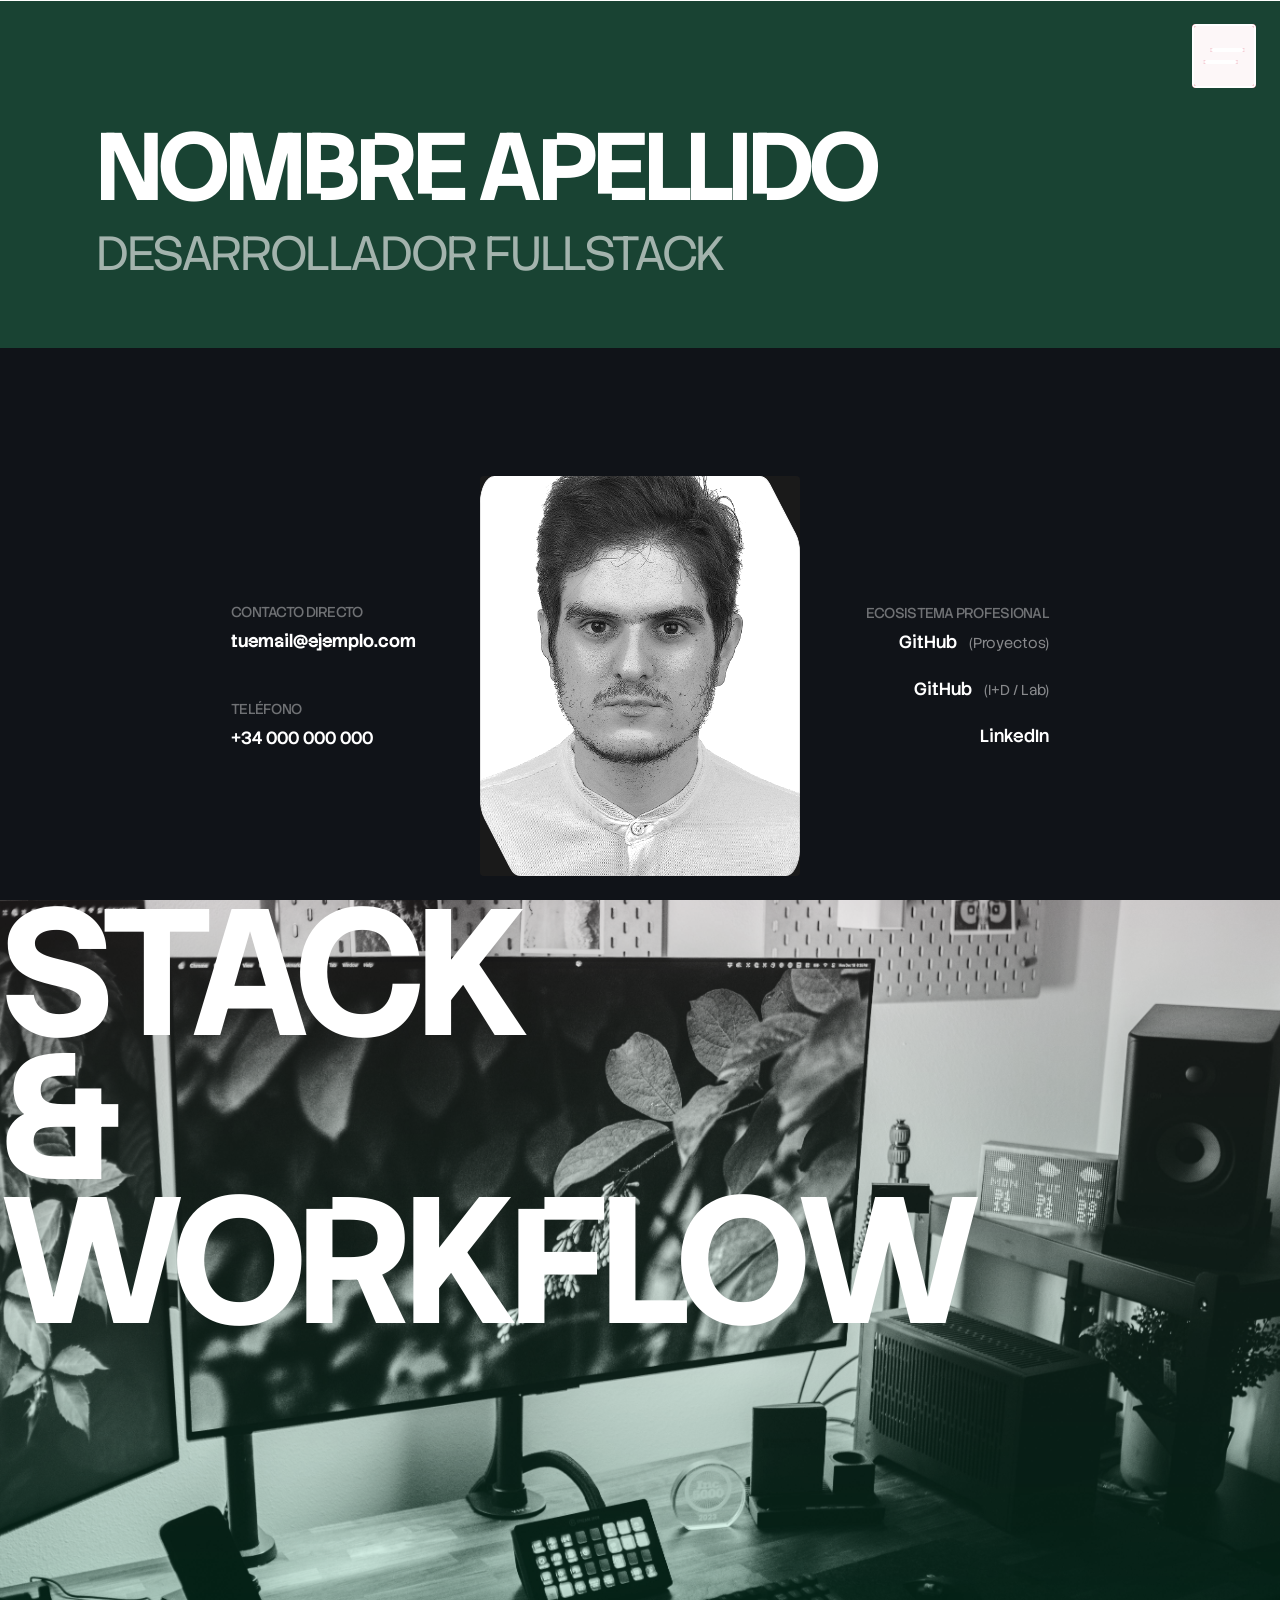
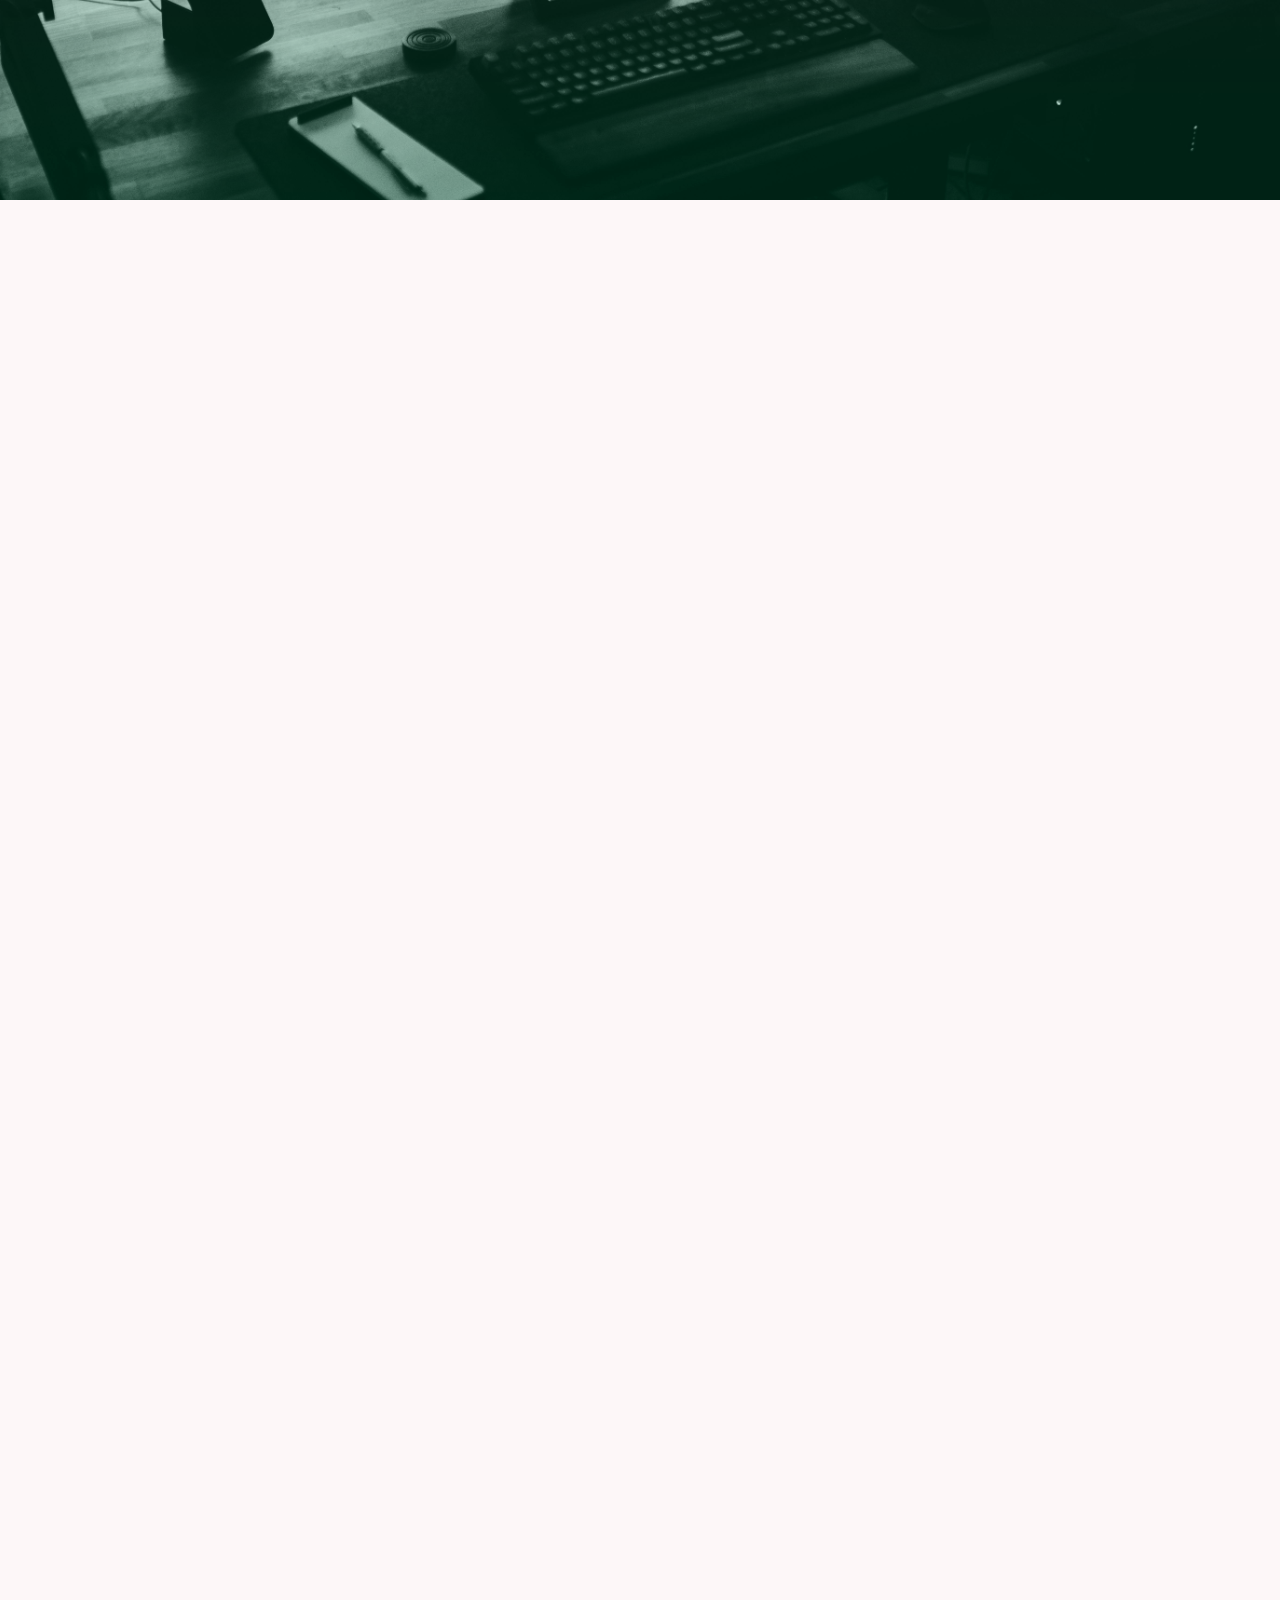
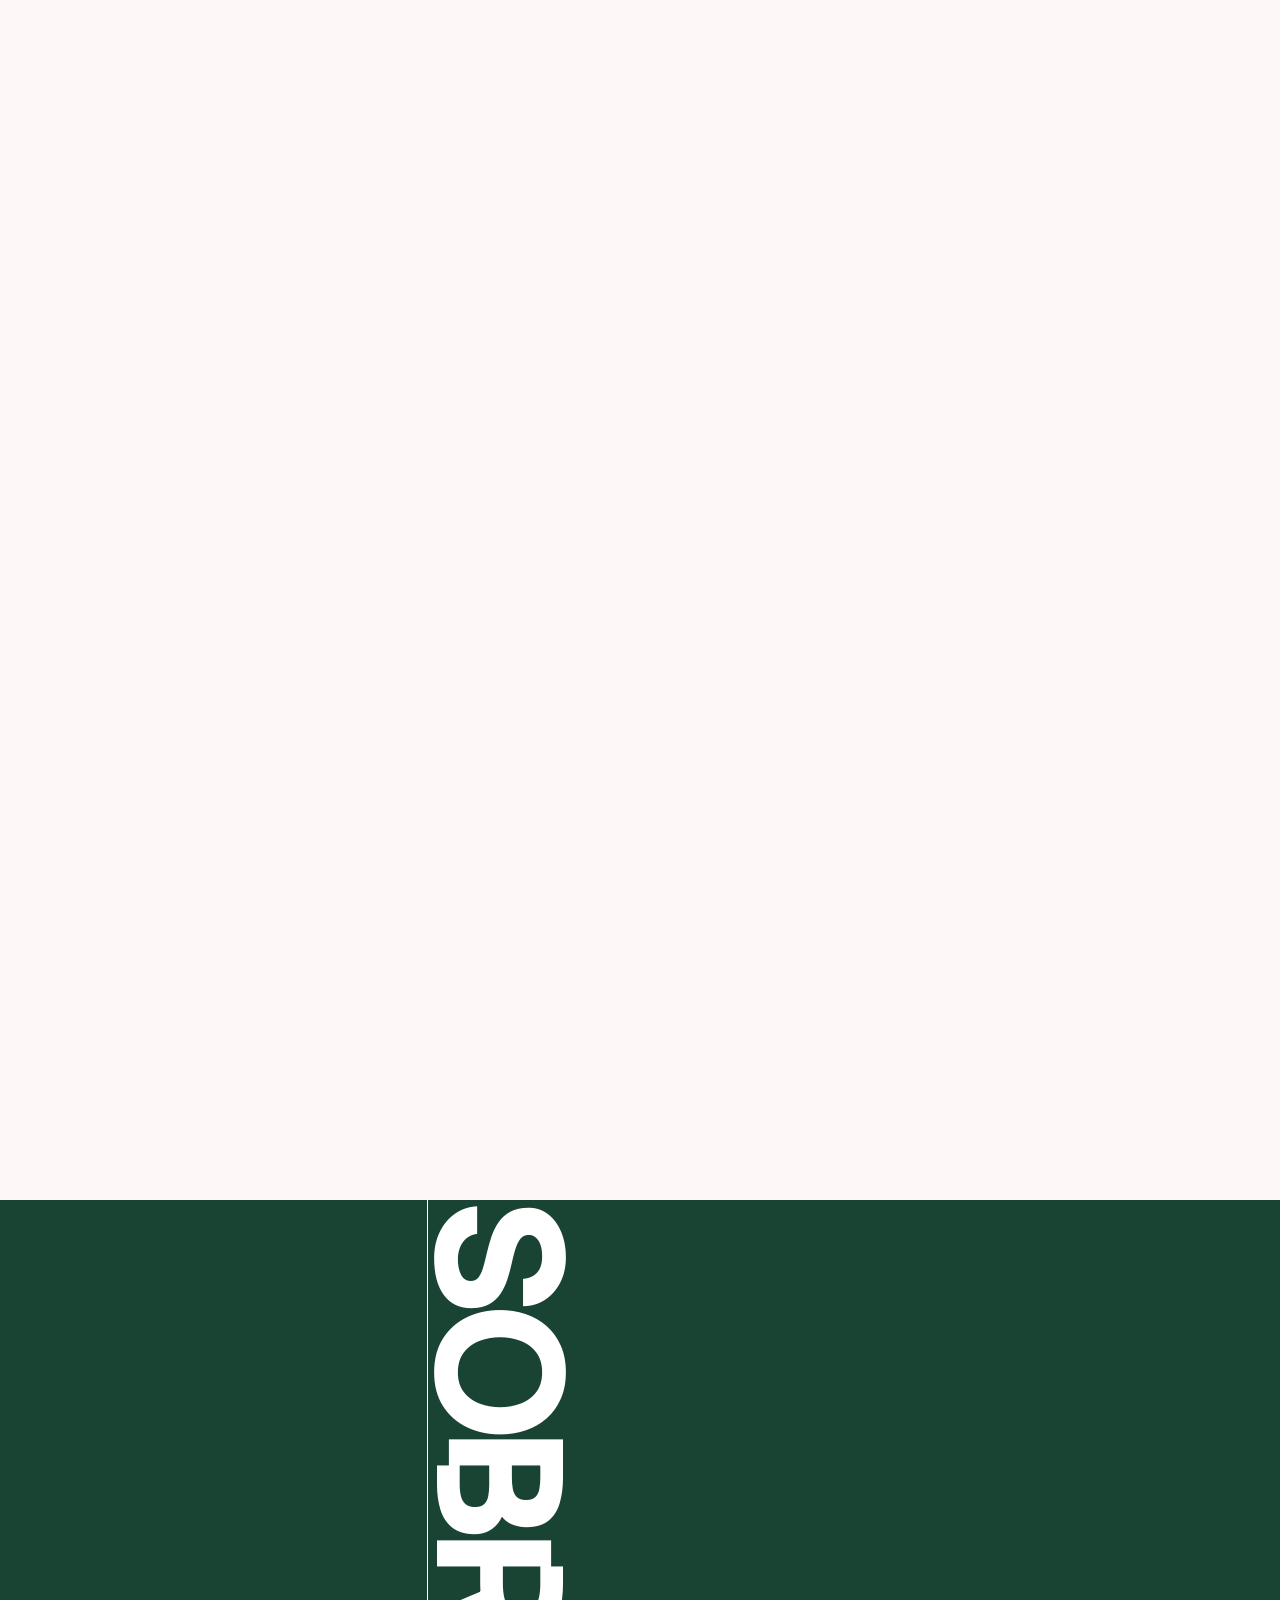
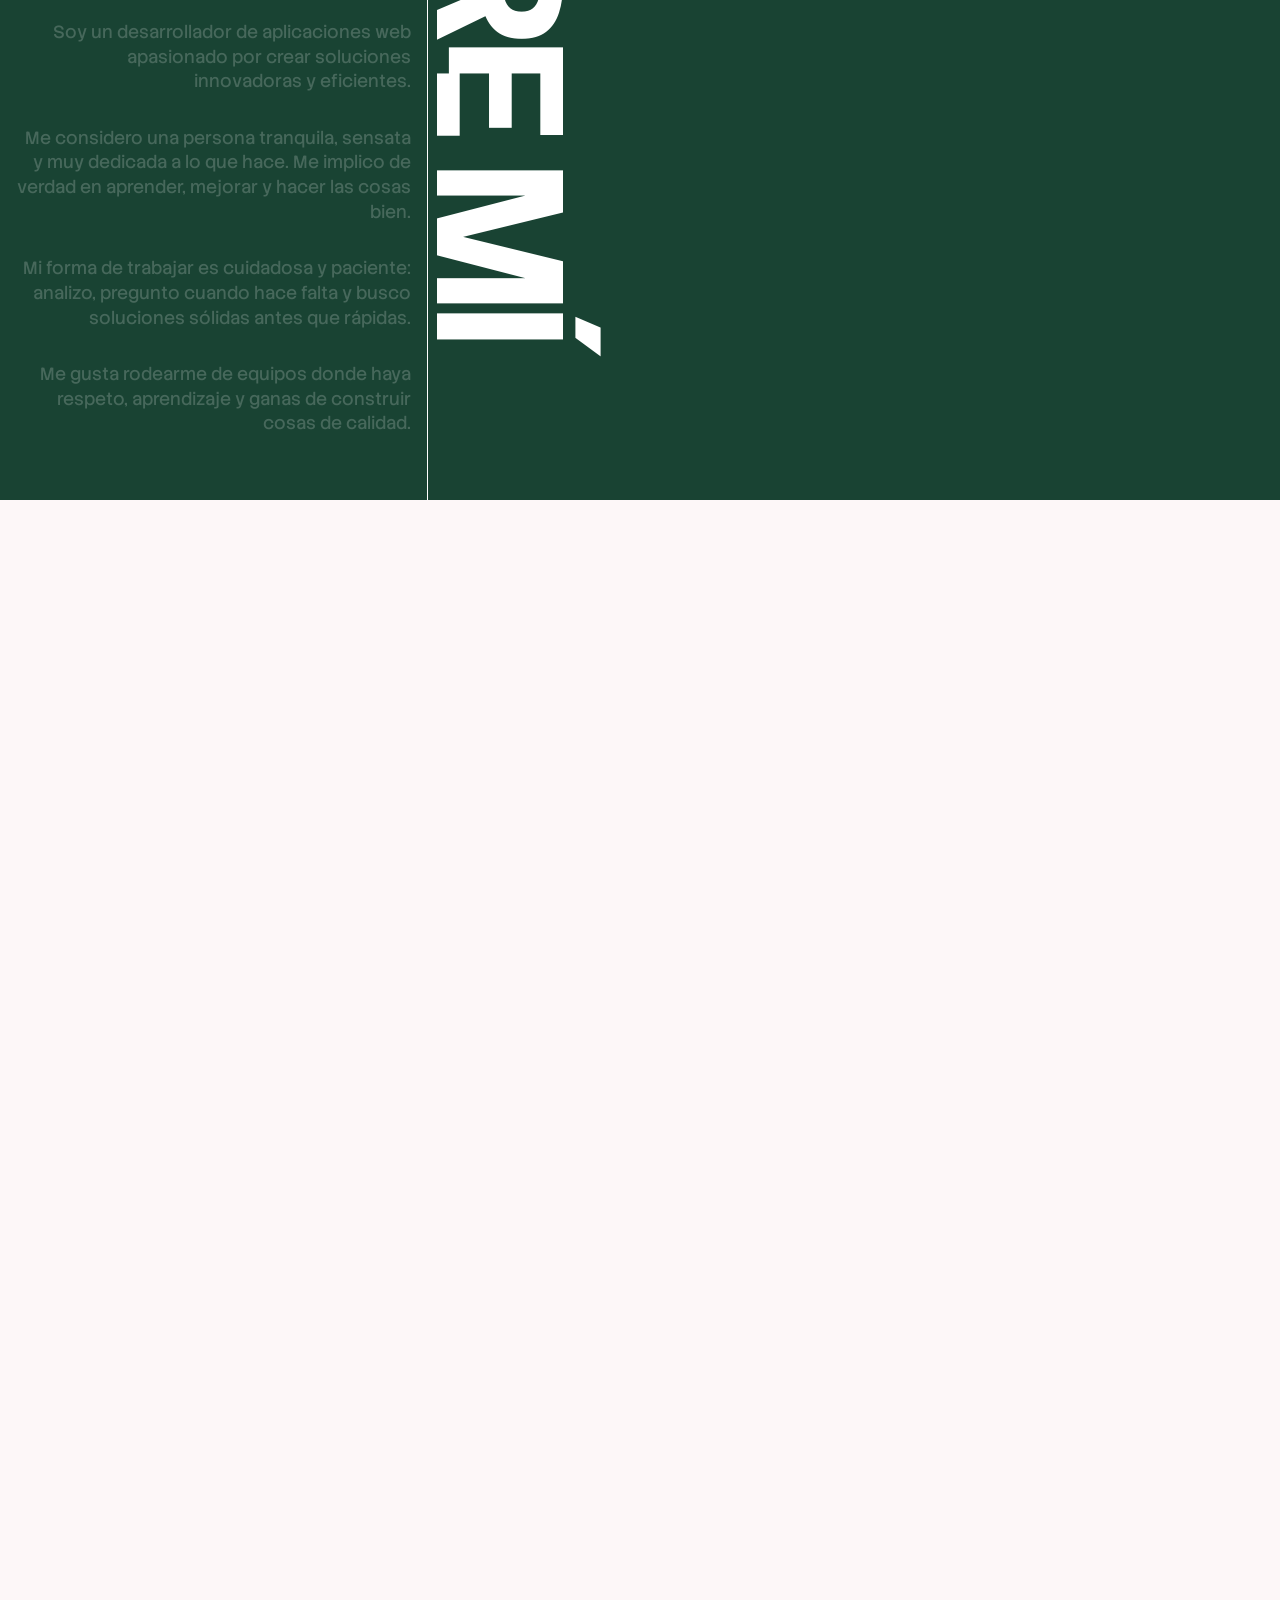
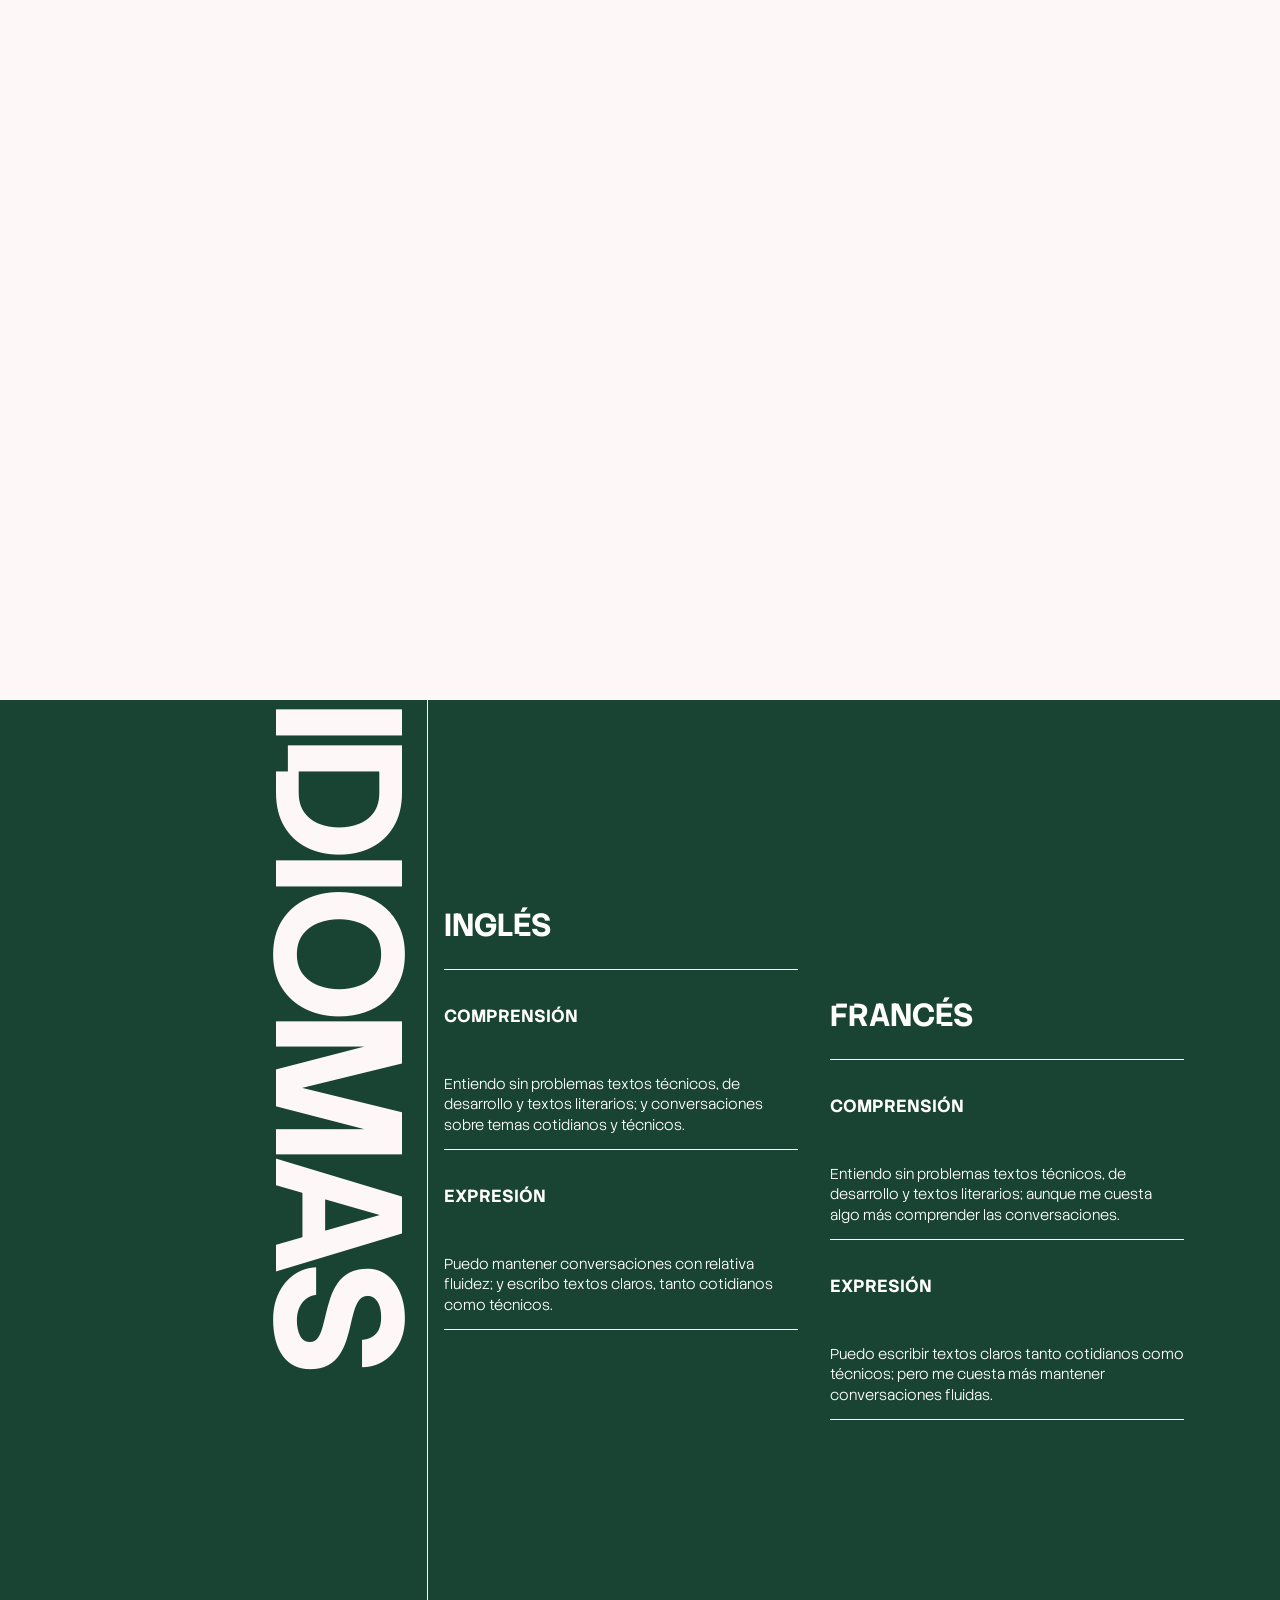
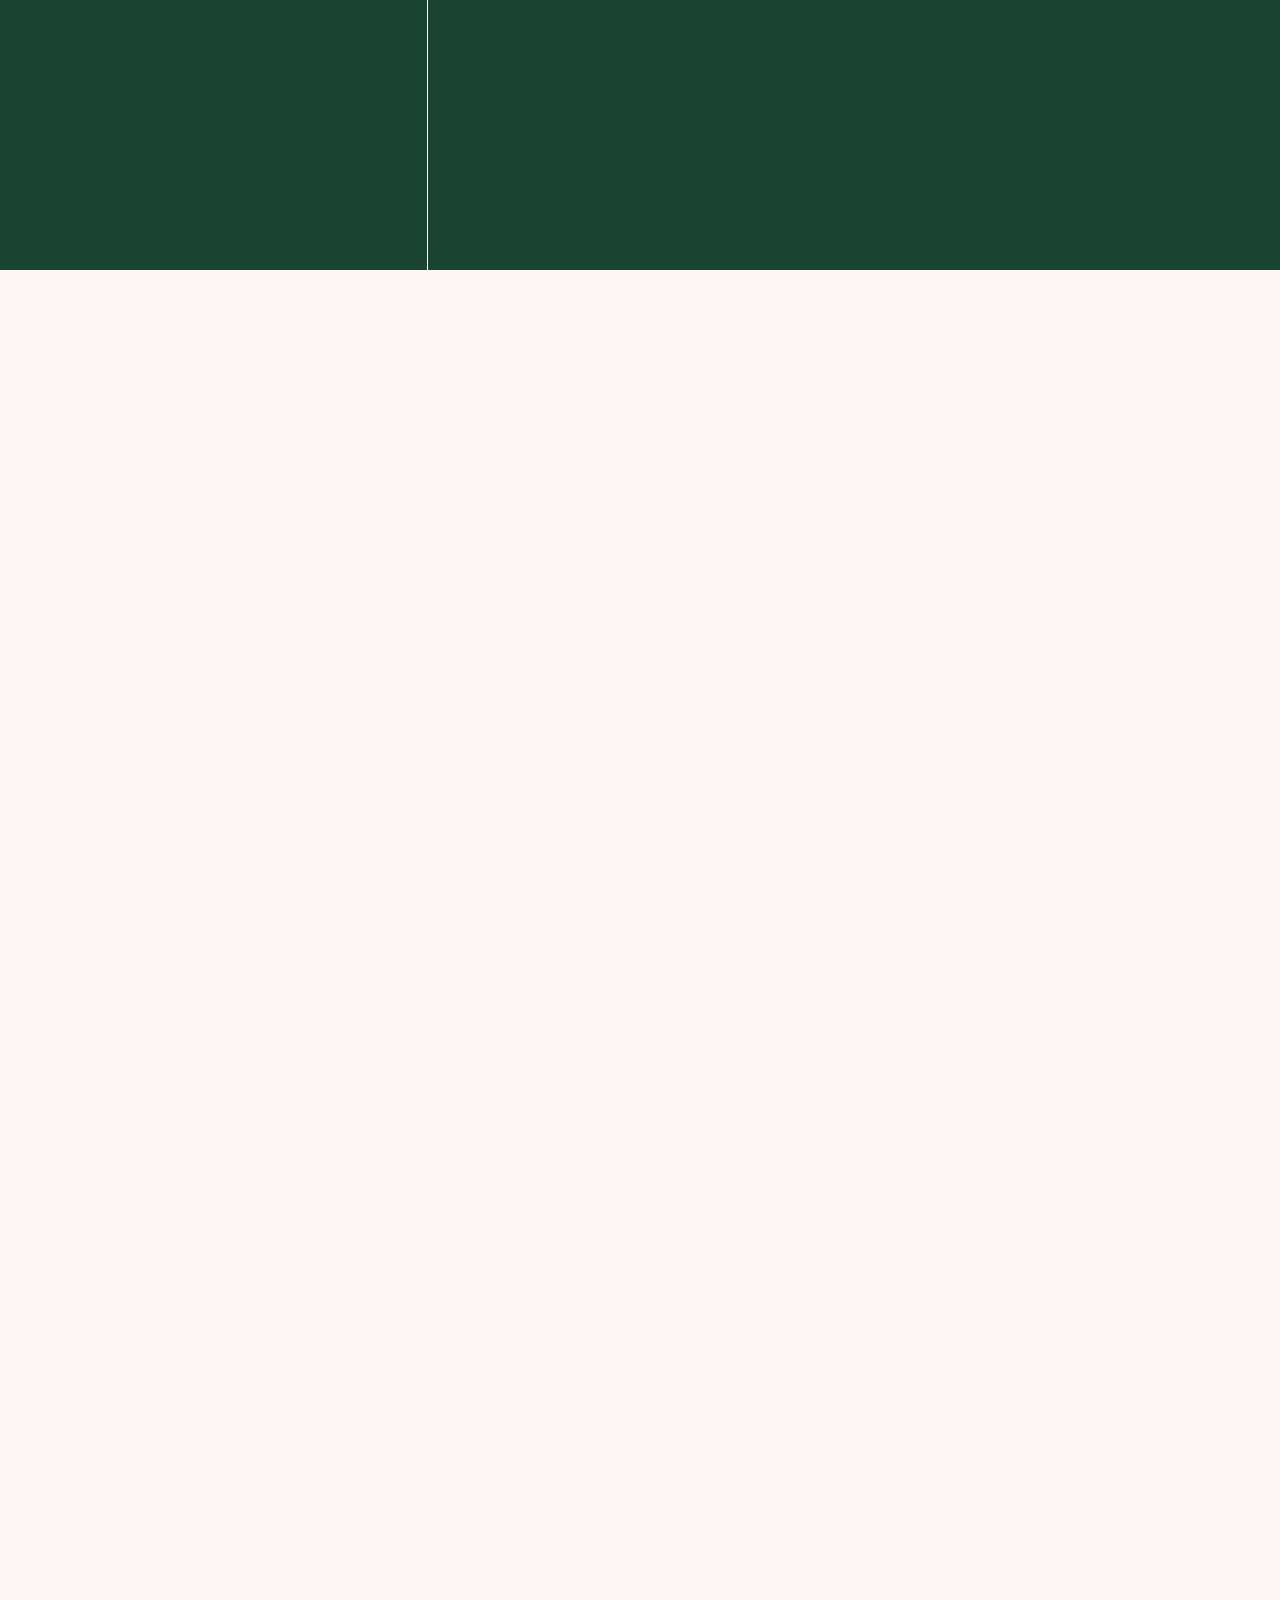
==== commit 4a52b94a: "Actualización de clases" ====
--- a/porfolio.html
+++ b/porfolio.html
@@ -70,23 +70,23 @@
                     <div class="hero__description-wrapper">
                         <p class="hero__description">
                             Estoy interesado en diseñar aplicaciones web
-                            <span class="text-reveal-effect">escalables</span>,
-                            <span class="text-reveal-effect">mantenibles</span>
+                            <span class="">escalables</span>,
+                            <span class="">mantenibles</span>
                             y fáciles de
-                            <span class="text-reveal-effect">evolucionar</span>.
+                            <span class="">evolucionar</span>.
                         </p>
 
                         <p class="hero__description">
                             Trabajo con
-                            <span class="text-reveal-effect">principios de arquitectura</span>,
-                            <span class="text-reveal-effect">encapsulación de responsabilidades</span>
+                            <span class="">principios de arquitectura</span>,
+                            <span class="">encapsulación de responsabilidades</span>
                             y
-                            <span class="text-reveal-effect">buenas prácticas de desarrollo</span>.
+                            <span class="">buenas prácticas de desarrollo</span>.
                         </p>
 
                         <p class="hero__description">
                             Disfruto participando en todo el
-                            <span class="text-reveal-effect">proceso de construcción</span>,
+                            <span class="">proceso de construcción</span>,
                             desde la interfaz de usuario
                             hasta la lógica de negocio
                             y la persistencia de datos.
@@ -113,6 +113,7 @@
                     </div>
                 </div>
             </article>
+            
             <article class="hero__header">
 
                 <div class="hero__bg hero__bg--typography" aria-hidden="true">
@@ -155,6 +156,7 @@
 
                 <div class="hero__header--info">
                     <h1 class="hero__title">Andrés Aragón</h1>
+
                     <h2 class="hero__subtitle">Desarrollador fullstack</h2>
                 </div>
 
@@ -173,7 +175,7 @@
         </section>
 
         <section class="projects">
-            <h2 class="projects__title">Proyectos</h2>
+            <h2 class="projects__title section-title">Proyectos</h2>
             <ul class="projects__track">
                 <!-- Proyecto 1 -->
                 <li class="project__item">
@@ -185,7 +187,7 @@
                             alt="Proyecto del zoo">
                     </figure>
                     <div class="project__item-description">
-                        <p class="project__item-description-text">
+                        <p class="project__item-description-text--title">
                             Sitio web informativo sobre un zoológico ficticio, desarrollado con Angular, SCSS.
                         </p>
                         <p class="project__item-description-text">
@@ -226,7 +228,7 @@
                             alt="Proyecto del zoo">
                     </figure>
                     <div class="project__item-description">
-                        <p class="project__item-description-text">
+                        <p class="project__item-description-text--title">
                             Una aplicación en Angular para practicar y demostrar arquitectura y buenas prácticas de
                             código.
                         </p>
@@ -268,7 +270,7 @@
                             alt="Proyecto del zoo">
                     </figure>
                     <div class="project__item-description">
-                        <p class="project__item-description-text">
+                        <p class="project__item-description-text--title">
                             Aplicación web de demostración de una tienda online desarrollada con Angular. Incluye
                             catálogo de productos, filtros, carrito de compra y gestión de sesión de usuario.
                         </p>
@@ -309,7 +311,7 @@
                             alt="Proyecto del zoo">
                     </figure>
                     <div class="project__item-description">
-                        <p class="project__item-description-text">
+                        <p class="project__item-description-text--title">
                             Una aplicación en Angular y .NET para practicar y demostrar arquitectura y buenas prácticas
                             de código.
                         </p>
@@ -351,7 +353,7 @@
                             alt="Proyecto del zoo">
                     </figure>
                     <div class="project__item-description">
-                        <p class="project__item-description-text">
+                        <p class="project__item-description-text--title">
                             Maquetación y diseño frontend creativo para una librería ficticia.
                         </p>
                         <p class="project__item-description-text">
@@ -1032,7 +1034,7 @@
         </section>
 
         <section class="about">
-            <h2 class="about__title">Sobre mí</h2>
+            <h2 class="about__title section-title">Sobre mí</h2>
             <article class="about__content">
                 <p class="about__text">
                     Soy un desarrollador de aplicaciones web apasionado por crear soluciones innovadoras y eficientes.
@@ -1054,21 +1056,21 @@
         </section>
 
         <section class="languages">
-            <h2 class="languages__title">Idiomas</h2>
+            <h2 class="languages__title section-title">Idiomas</h2>
             <ul class="languages__list">
                 <li class="languages__item">
                     <h3 class="languages__name title-reveal-effect">Inglés</h3>
                     <ul class="languages__skill-list">
                         <li class="languages__skill-item">
-                            <span class="languages__skill--label text-reveal-effect">Comprensión</span>
-                            <p class="languages__skill--text text-reveal-effect">
+                            <span class="languages__skill--label">Comprensión</span>
+                            <p class="languages__skill--text ">
                                 Entiendo sin problemas textos técnicos, de desarrollo y textos literarios;
                                 y conversaciones sobre temas cotidianos y técnicos.
                             </p>
                         </li>
                         <li class="languages__skill-item">
-                            <span class="languages__skill--label text-reveal-effect">Expresión</span>
-                            <p class="languages__skill--text text-reveal-effect">
+                            <span class="languages__skill--label">Expresión</span>
+                            <p class="languages__skill--text">
                                 Puedo mantener conversaciones con relativa fluidez;
                                 y escribo textos claros, tanto cotidianos como técnicos.
                             </p>
@@ -1079,15 +1081,15 @@
                     <h3 class="languages__name title-reveal-effect">Francés</h3>
                     <ul class="languages__skill-list">
                         <li class="languages__skill-item">
-                            <span class="languages__skill--label text-reveal-effect">Comprensión</span>
-                            <p class="languages__skill--text text-reveal-effect">
+                            <span class="languages__skill--label">Comprensión</span>
+                            <p class="languages__skill--text">
                                 Entiendo sin problemas textos técnicos, de desarrollo y textos
                                 literarios; aunque me cuesta algo más comprender las conversaciones.
                             </p>
                         </li>
                         <li class="languages__skill-item">
-                            <span class="languages__skill--label text-reveal-effect">Expresión</span>
-                            <p class="languages__skill--text text-reveal-effect">
+                            <span class="languages__skill--label">Expresión</span>
+                            <p class="languages__skill--text">
                                 Puedo escribir textos claros tanto cotidianos como técnicos;
                                 pero me cuesta más mantener conversaciones fluidas.
                             </p>
@@ -1169,27 +1171,32 @@
             <nav class="menu-content" aria-label="Menu de navegación">
                 <a class="nav-link" href="#home">Home</a>
                 <a class="nav-link" href="#projects">Proyectos</a>
-                <a class="nav-link" href="#workflow">workflow</a>
+                <a class="nav-link" href="#workflow">Workflow</a>
                 <a class="nav-link" href="#about">Sobre mi</a>
                 <a class="nav-link" href="#languages">Idiomas</a>
                 <a class="nav-link" href="#contact">Contacto</a>
             </nav>
+            <div class="menu-gallery"></div>
         </div>
 
     </ul>
-
-    <div class="scroll-progress" aria-hidden="true">
-        <div class="scroll-progress__segment" data-section="hero"></div>
-        <div class="scroll-progress__segment" data-section="projects"></div>
-        <div class="scroll-progress__segment" data-section="workflow"></div>
-        <div class="scroll-progress__segment" data-section="about"></div>
-        <div class="scroll-progress__segment" data-section="languages"></div>
-        <div class="scroll-progress__segment" data-section="contact"></div>
-    </div>
 
     <!-- Javascript -->
     <script src="/js/main.js" fetchpriority="low" defer></script>
     <script src="/js/translation.js" fetchpriority="low" defer></script>
 </body>
+<svg width="0" height="0" style="position:absolute">
+    <filter id="duotone-crimson">
+        <feColorMatrix type="matrix" values="0.33 0.33 0.33 0 0
+              0.33 0.33 0.33 0 0
+              0.33 0.33 0.33 0 0
+              0    0    0    1 0" />
+        <feComponentTransfer color-interpolation-filters="sRGB">
+            <feFuncR type="table" tableValues="0.20 0.87" />
+            <feFuncG type="table" tableValues="0.02 0.24" />
+            <feFuncB type="table" tableValues="0.11 0.36" />
+        </feComponentTransfer>
+    </filter>
+</svg>
 
 </html>
--- a/css/main.css
+++ b/css/main.css
@@ -23,10 +23,7 @@
     --bar-fill-color: hsl(348, 92%, 41%);
     --bg-base: hsl(345, 60%, 98%);
     --duotono: hsl(158, 45%, 18%);
-    --duotono-2: hsl(28, 65%, 38%);
-    --duotono-3: hsl(210, 55%, 22%);
     --duotono-4: hsl(222, 20%, 8%);
-    --duotono-5: hsl(272, 68%, 28%);
 
     /* --color-accent: hsl(348, 92%, 41%); */
 
@@ -123,13 +120,13 @@
 [data-section="workflow"]::before {
     animation: progress-fill linear both;
     animation-timeline: scroll(root);
-    animation-range: 850vh 1200vh;
+    animation-range: 850vh 1300vh;
 }
 
 [data-section="about"]::before {
     animation: progress-fill linear both;
     animation-timeline: scroll(root);
-    animation-range: 1200vh 1500vh;
+    animation-range: 1300vh 1500vh;
 }
 
 [data-section="languages"]::before {
@@ -281,14 +278,23 @@
     gap: 8px;
     border: 2px solid var(--menu-color);
     border-radius: 4px;
-    background-color: transparent;
+    background-color: var(--bg-base);
     cursor: pointer;
     animation:
         button-extrusion linear both,
         menu-color-timeline linear both;
-    ;
-    animation-timeline: scroll(root);
-    animation-range: 0vh 60vh, 930vh 938vh;
+    animation-timeline: scroll(root);
+    animation-range: 0vh 60vh, 948vh 956vh;
+}
+
+@keyframes color-wipe-extrusion {
+    from {
+        clip-path: inset(105% 0 0 0);
+    }
+
+    to {
+        clip-path: inset(0 0 0 0);
+    }
 }
 
 @keyframes menu-color-timeline {
@@ -300,10 +306,12 @@
 
     50% {
         --menu-color: #ffffff;
+        background-color: transparent;
     }
 
     100% {
         --menu-color: #ffffff;
+        background-color: transparent;
     }
 }
 
@@ -316,17 +324,9 @@
     pointer-events: none;
     animation: color-wipe-extrusion linear both;
     animation-timeline: scroll(root);
-    animation-range: 930vh 938vh;
-}
-
-@keyframes color-wipe-extrusion {
-    from {
-        clip-path: inset(105% 0 0 0);
-    }
-
-    to {
-        clip-path: inset(0 0 0 0);
-    }
+
+    /* hay que arreglar esto */
+    animation-range: 940vh 948vh;
 }
 
 .menu-button:active {
@@ -611,8 +611,6 @@
     justify-content: center;
     padding: 5rem;
     container-type: inline-size;
-    /* -webkit-mask: var(--apply-clip-mask);
-    mask: var(--apply-clip-mask); */
     background-color: var(--bg-base);
     animation:
         morph-and-shrink-header linear both,
@@ -628,16 +626,12 @@
         width: 100%;
         height: 100%;
         transform: translate(-50%, -50%) scale(2.5);
-        /* -webkit-mask: var(--clip-mask-url) center / 150% 150% no-repeat;
-        mask: var(--clip-mask-url) center / 150% 150% no-repeat; */
     }
 
     100% {
         width: var(--card-final-width);
         height: var(--card-final-height);
         transform: translate(-50%, -50%) scale(1);
-        /* -webkit-mask: var(--apply-clip-mask);
-        mask: var(--apply-clip-mask); */
     }
 }
 
@@ -871,85 +865,63 @@
     align-items: center;
     justify-content: center;
     background-color: var(--bg-base);
-    animation: hero-body-background linear both;
-    animation-timeline: scroll(root);
-    animation-range: 100vh 200vh;
-}
-
-@keyframes hero-body-background {
-    from {
-        background-color: var(--bg-base);
-    }
-
-    to {
-        background-color: var(--bg-base);
-    }
 }
 
 .hero__body-content {
     height: 100%;
     width: 100%;
     position: relative;
-    display: flex;
-    flex-direction: column;
-    padding: var(--gutter-x);
+    padding-block: var(--gutter-x);
+    display: grid;
+    grid-template-columns: repeat(12, 1fr);
     container-type: inline-size;
 }
 
 .hero__description-wrapper {
-    width: calc(70% - var(--gutter-x));
-    max-width: calc(70% - var(--gutter-x));
     position: relative;
-    margin: 0;
+    margin-left: var(--gutter-x);
+    padding-bottom: 1rem;
     display: grid;
-    align-self: flex-start;
+    grid-column: 1 / 9;
+    grid-row: 1;
     gap: 1.5rem;
     animation: hero-description-reveal linear both;
     animation-timeline: scroll(root);
     animation-range: 100vh 200vh;
 }
 
+.hero__description-wrapper::before {
+    content: '';
+    height: 1px;
+    width: 100%;
+    position: absolute;
+    bottom: 0;
+    left: 0;
+    z-index: 1;
+    background-color: hsl(348, 92%, 41%);
+}
 
 @keyframes hero-description-reveal {
     0% {
-        opacity: 0;
+        opacity: 0.5;
         transform: translateY(100vh);
-        filter: blur(4px);
     }
 
     100% {
         opacity: 1;
         transform: translateY(0vh);
-        filter: blur(0);
-    }
-}
-
-/* .hero__description-wrapper::before {
-    content: '';
-    height: 100%;
-    width: 2px;
-    position: absolute;
-    top: 0;
-    right: 0;
-    background-color: hsl(348, 92%, 41%);
-} */
-
-.hero__description-wrapper::after {
-    content: "";
-    height: 1px;
-    width: calc(100cqw - (var(--gutter-x) * 2));
-    position: absolute;
-    bottom: -1rem;
-    left: 0;
-    background-color: hsl(348, 92%, 41%);
+    }
 }
 
 .hero__description {
     text-align: left;
+    background: linear-gradient(to right, hsl(348, 92%, 41%) 50%,
+            hsla(348, 92%, 41%, 0.4) 50%);
 }
 
 .hero__motto {
     text-align: right;
+    background: hsl(348, 92%, 41%);
 }
 
 .hero__description,
@@ -958,30 +930,11 @@
     font-size: var(--fs-description-lg);
     font-weight: normal;
     line-height: 1.4;
-    background: linear-gradient(to right, hsl(348, 92%, 41%) 50%,
-            hsla(348, 92%, 41%, 0.4) 50%);
     background-size: 200% 100%;
     background-position: 100% 0;
     -webkit-background-clip: text;
     background-clip: text;
-    -webkit-text-fill-color: transparent;
-    animation: description-gradient-reveal linear both;
-    animation-timeline: scroll(root);
-    animation-range: 100vh 200vh;
-}
-
-@keyframes description-gradient-reveal {
-    0% {
-        background-position: 100% 0;
-    }
-
-    80% {
-        background-position: 100% 0;
-    }
-
-    100% {
-        background-position: 0% 0;
-    }
+    -webkit-text-fill-color: hsl(348, 92%, 41%);
 }
 
 .hero__description span {
@@ -990,17 +943,18 @@
 }
 
 .hero__images-container {
-    width: min(calc(100cqw - (var(--gutter-x) * 2)), 1400px);
+    max-width: 1400px;
     margin-block: 2rem;
     margin-inline: auto;
+    padding-inline: var(--gutter-x);
+    z-index: 1;
     display: grid;
-    flex: 1;
     grid-template-columns: repeat(3, minmax(0, 1fr));
     grid-auto-rows: auto;
-    /* grid-auto-rows: 1fr; si se prefiere que ocupe el alto */
+    grid-column: 1 / 13;
+    grid-row: 2;
     align-content: center;
     gap: clamp(1.25rem, 2.5vw, 3.5rem);
-    z-index: 1;
     pointer-events: none;
     animation: hero-description-reveal linear both;
     animation-timeline: scroll(root);
@@ -1036,32 +990,24 @@
 }
 
 .hero__motto-wrapper {
-    width: calc(30% + var(--gutter-x));
-    max-width: calc(30% + var(--gutter-x));
     position: relative;
-    align-self: flex-end;
+    margin-right: var(--gutter-x);
+    padding: 1rem 0rem 0rem 1rem;
+    grid-column: 5 / 13;
+    grid-row: 3;
     animation: hero-description-reveal linear both;
     animation-timeline: scroll(root);
     animation-range: 100vh 200vh;
 }
 
-/* .hero__motto-wrapper:before {
+.hero__motto-wrapper::before {
     content: '';
-    height: 100%;
-    width: 2px;
+    height: 1px;
+    width: 100%;
     position: absolute;
     top: 0;
-    left: 0;
-    background-color: hsl(348, 92%, 41%);
-} */
-
-.hero__motto-wrapper::after {
-    content: "";
-    height: 1px;
-    width: calc(100cqw - (var(--gutter-x) * 2));
-    position: absolute;
-    top: -1rem;
     right: 0;
+    z-index: 1;
     background-color: hsl(348, 92%, 41%);
 }
 
@@ -1140,27 +1086,35 @@
     top: 0;
     z-index: 4;
     display: grid;
-    grid-template-columns: 1fr;
-    grid-template-rows: 1fr;
+    grid-template-columns: repeat(12, 1fr);
+    grid-template-rows: 20dvh 60dvh 20dvh;
+    border-top: 1px solid hsl(348, 92%, 41%);
     background-color: var(--bg-base);
     animation: projects-entrance linear both;
     animation-timeline: scroll(root);
     animation-range: 200vh 350vh;
 }
 
+@keyframes projects-entrance {
+    from {
+        transform: translateY(100%);
+    }
+
+    to {
+        transform: translateY(0%);
+    }
+}
+
 .projects__track {
     counter-reset: project;
-    display: grid;
-    grid-template-columns: 1fr;
-    grid-template-rows: 1fr;
+    display: contents;
 }
 
 .projects__title {
-    position: absolute;
-    top: 0;
-    left: 0;
-    align-self: start;
-    justify-self: start;
+    grid-column: 1 / 8;
+    grid-row: 1;
+    align-self: stretch;
+    justify-self: stretch;
     font-family: var(--font-primary);
     font-size: 20vh;
     font-weight: 900;
@@ -1170,42 +1124,17 @@
 }
 
 .project__item {
+    counter-increment: project;
     height: 100dvh;
     width: 100dvw;
-    grid-column: 1;
+    grid-column: 1 / -1;
+    grid-row: 1 / -1;
     display: grid;
-    grid-row: 1;
-    grid-template-columns: calc(65% - var(--gutter-x)) calc(35% + var(--gutter-x));
+    grid-template-columns: repeat(12, 1fr);
     grid-template-rows: 20dvh 60dvh 20dvh;
-    box-sizing: border-box;
-    grid-template-areas:
-        ".           title"
-        "image       description"
-        "link        tools";
     opacity: 0;
     animation: project-appear linear both;
     animation-timeline: scroll(root);
-    counter-increment: project;
-}
-
-.project__item:nth-child(1) {
-    animation-range: 200vh 450vh;
-}
-
-.project__item:nth-child(2) {
-    animation-range: 450vh 550vh;
-}
-
-.project__item:nth-child(3) {
-    animation-range: 550vh 650vh;
-}
-
-.project__item:nth-child(4) {
-    animation-range: 650vh 750vh;
-}
-
-.project__item:nth-child(5) {
-    animation-range: 750vh 950vh;
 }
 
 @keyframes project-appear {
@@ -1215,20 +1144,41 @@
         opacity: 0;
     }
 
-    10%,
+    5%,
     90% {
         opacity: 1;
     }
 }
 
+.project__item:nth-child(1) {
+    animation-range: 200vh 450vh;
+}
+
+.project__item:nth-child(2) {
+    animation-range: 450vh 550vh;
+}
+
+.project__item:nth-child(3) {
+    animation-range: 550vh 650vh;
+}
+
+.project__item:nth-child(4) {
+    animation-range: 650vh 750vh;
+}
+
+.project__item:nth-child(5) {
+    animation-range: 750vh 950vh;
+}
+
 .project__item-title {
-    grid-area: title;
     padding: 1rem;
-    border-left: 1px solid hsl(348, 92%, 41%);
-    display: flex;
+    display: flex;
+    grid-column: 8 / 13;
+    grid-row: 1;
     justify-content: flex-start;
     align-items: flex-end;
     gap: 1rem;
+    border-left: 1px solid hsl(348, 92%, 41%);
 }
 
 .project__item-title::before {
@@ -1248,8 +1198,9 @@
 }
 
 .project__item-image {
-    grid-area: image;
     padding: 1rem;
+    grid-column: 1 / 8;
+    grid-row: 2;
 }
 
 .project__item-image-media {
@@ -1260,13 +1211,14 @@
 }
 
 .project__item-description {
-    grid-area: description;
     padding: 1rem;
     border-left: 1px solid hsl(348, 92%, 41%);
     display: flex;
     flex-direction: column;
     justify-content: flex-start;
     align-items: flex-start;
+    grid-column: 8 / 13;
+    grid-row: 2;
     background-color: var(--duotono);
 }
 
@@ -1274,16 +1226,15 @@
     max-width: 38ch;
     margin: 0 0 1rem;
     font-family: var(--font-secondary);
-    font-size: var(--fs-description);
+    font-size: var(--fs-normal);
     font-weight: lighter;
     line-height: 1.6;
     color: var(--bg-base);
-    /* color: hsl(348, 92%, 41%); */
 }
 
 .project__item-description-text:first-of-type {
-    font-size: var(--fs-description-lg);
-    font-weight: bold;
+    font-size: var(--fs-description);
+    font-weight: normal;
 }
 
 .project__item-description-text:last-of-type {
@@ -1291,15 +1242,16 @@
 }
 
 .project__item-tools {
-    grid-area: tools;
     padding: 1rem;
-    border-left: 1px solid hsl(348, 92%, 41%);
-    border-top: 1px solid hsl(348, 92%, 41%);
     display: flex;
     flex-wrap: wrap;
     justify-content: flex-start;
     align-items: flex-start;
     gap: .5rem;
+    grid-column: 8 / 13;
+    grid-row: 3;
+    border-left: 1px solid hsl(348, 92%, 41%);
+    border-top: 1px solid hsl(348, 92%, 41%);
 }
 
 .project__item-tools-tag {
@@ -1311,19 +1263,17 @@
     text-transform: uppercase;
     border: 1px solid hsl(348, 92%, 41%);
     color: hsl(348, 92%, 41%);
-    /* color: var(--bg-base);
-    background-color: hsl(348, 92%, 41%); */
 }
 
 .project__item-link {
-    grid-area: link;
-    box-sizing: border-box;
     padding: 1rem;
     border-top: 1px solid hsl(348, 92%, 41%);
     display: flex;
     flex-direction: column;
     justify-content: flex-start;
     align-items: flex-start;
+    grid-column: 1 / 8;
+    grid-row: 3;
 }
 
 .project__item-link-anchor {
@@ -1357,25 +1307,13 @@
     top: 0;
     z-index: 6;
     transform: translateY(100%);
-    display: flex;
-    flex-direction: column;
-    justify-content: center;
-    align-items: center;
-    animation:
-        workflow-background linear both,
-        workflow-timeline-control linear both;
-    animation-timeline: scroll(root);
-    animation-range: 950vh 1250vh, 850vh 1300vh;
-}
-
-@keyframes workflow-background {
-    from {
-        background-color: var(--duotono-3);
-    }
-
-    to {
-        background-color: var(--duotono);
-    }
+    display: grid;
+    grid-template-columns: repeat(12, 1fr);
+    grid-template-rows: 100%;
+    background-color: var(--duotono);
+    animation: workflow-timeline-control linear both;
+    animation-timeline: scroll(root);
+    animation-range: 850vh 1350vh;
 }
 
 @keyframes workflow-timeline-control {
@@ -1398,16 +1336,20 @@
 
 .workflow::before {
     content: "STACK &\AWORKFLOW";
+    height: 100%;
+    width: 100%;
     position: absolute;
     top: 0;
     left: 0;
-    z-index: 2;
+    z-index: 3;
+    grid-column: 1 / 5;
+    grid-row: 1;
     font-family: var(--font-primary);
     font-size: 20vh;
     font-weight: 900;
     line-height: 0.8;
     letter-spacing: -0.05em;
-    color: #ffffff;
+    color: white;
     pointer-events: none;
     white-space: pre-wrap;
     animation: workflow-title-scale linear both;
@@ -1426,9 +1368,8 @@
 }
 
 .workflow__background {
-    grid-area: 1 / 1;
+    height: 100%;
     width: 100dvw;
-    height: 100dvh;
     overflow: hidden;
     position: absolute;
     inset: 0;
@@ -1439,6 +1380,16 @@
     animation-range: 950vh 1050vh;
 }
 
+@keyframes workflow-bg-exit {
+    0% {
+        transform: translateY(0);
+    }
+
+    100% {
+        transform: translateY(-100%);
+    }
+}
+
 .workflow__background::before {
     content: "";
     position: absolute;
@@ -1446,35 +1397,23 @@
     bottom: -8vh;
     left: 0;
     right: 0;
-    background-image: url('/assets/workflow-bg.jpg');
+    background-image: linear-gradient(var(--bg-base), var(--duotono)),
+        url('/assets/workflow-bg.jpg');
     background-size: cover;
     background-position: center center;
     background-repeat: no-repeat;
+    background-blend-mode: color;
     will-change: transform;
-    animation: workflow-subtle-move linear both;
-    animation-timeline: scroll(root);
-    animation-range: 950vh 1050vh;
-}
-
-@keyframes workflow-subtle-move {
-    0% {
-        transform: translateY(5vh);
-    }
-
-    100% {
-        transform: translateY(-5vh);
-    }
 }
 
 .workflow__content {
-    grid-area: 1 / 1;
-    width: 100%;
     height: 100dvh;
+    width: 100%;
     position: absolute;
     inset: 0;
     z-index: 0;
-    display: flex;
-    flex-direction: row;
+    grid-column: 5 / 13;
+    grid-row: 1;
     animation: workflow-content-rise linear both;
     animation-timeline: scroll(root);
     animation-range: 950vh 1050vh;
@@ -1491,163 +1430,218 @@
 }
 
 .workflow__background--track {
-    height: 100%;
-    width: 40dvw;
+    position: absolute;
+    inset: 0;
+    z-index: 0;
     background-size: cover;
     background-position: center;
     background-repeat: no-repeat;
 }
 
 .workflow__track {
+    counter-reset: workflow;
+    height: auto;
+    width: 100%;
+    overflow: hidden;
+    position: relative;
+    padding-inline: 0 var(--gutter-x);
+    z-index: 1;
+    display: grid;
+    grid-template-columns: 1fr;
+    row-gap: 12vh;
+    container-type: inline-size;
+    border-left: 1px solid white;
+    animation: track-scroll-global linear both;
+    animation-timeline: scroll(root);
+    animation-range: 1050vh 1275vh;
+}
+
+@keyframes track-scroll-global {
+    from {
+        transform: translateY(0);
+    }
+
+    to {
+        transform: translateY(calc(-100% + 100dvh));
+    }
+}
+
+.workflow__section {
+    counter-increment: workflow;
+    height: auto;
+    position: relative;
+    display: grid;
+    grid-template-columns: repeat(12, 1fr);
+    grid-template-rows: auto auto;
+}
+
+.workflow__section:nth-child(odd) {
+    justify-self: end;
+}
+
+.workflow__section:nth-child(even) {
+    justify-self: start;
+}
+
+.workflow__section:nth-child(odd)::before {
+    content: '';
+    height: calc(100% + 12vh);
+    width: 1px;
+    position: absolute;
+    right: 0;
+    top: 0;
+    background: white;
+    pointer-events: none;
+    z-index: 0;
+}
+
+.workflow__section:last-child::before {
     height: 100%;
-    width: 60dvw;
-    position: relative;
-    margin: 4rem 0 0;
-    padding-inline: 0 var(--gutter-x);
-    display: flex;
-    flex-direction: column;
-    justify-content: center;
+}
+
+.workflow__title {
+    width: 100%;
+    padding: 1rem;
+    display: flex;
+    justify-content: flex-start;
     align-items: flex-end;
-    gap: 4rem;
-}
-
-.workflow__section {
-    text-align: right;
-    display: flex;
-    flex-direction: column;
-    align-items: flex-end;
-    padding-right: 0;
-    animation: section-lifecycle linear both;
-    animation-timeline: scroll(root);
-    animation-range: 1050vh 1250vh;
-}
-
-@keyframes section-lifecycle {
-    0% {
-        transform: translateY(100dvh);
-    }
-
-    100% {
-        transform: translateY(-120dvh);
-    }
-}
-
-.workflow__title {
+    gap: 1rem;
+    grid-row: 1;
+    grid-column: 1 / -1;
     font-family: var(--font-primary);
     font-size: var(--fs-heading-lg);
-    text-transform: uppercase;
     letter-spacing: -0.05em;
-    margin-bottom: 2rem;
-    color: #ffffff;
+    color: hsl(348, 92%, 41%);
+    background-color: white;
+}
+
+.workflow__title::before {
+    content: counter(workflow, decimal-leading-zero);
+    margin-bottom: 0.5rem;
+    font-family: var(--font-primary);
+    font-size: var(--fs-heading-lg);
+    font-weight: lighter;
+    color: hsl(348, 92%, 41%);
+}
+
+.workflow__section:nth-child(odd) .workflow__title::after {
+    content: '';
+    height: 1px;
+    width: 100rem;
+    position: absolute;
+    right: 0;
+    top: 0;
+    z-index: 0;
+    background-color: white;
+}
+
+.workflow__section:first-child .workflow__title::after {
+    content: '';
+    height: 0;
+    width: 0;
+}
+
+.workflow__section:nth-child(even) .workflow__title::after {
+    content: '';
+    height: 1px;
+    width: 100cqw;
+    position: absolute;
+    left: 0;
+    top: 0;
+    background-color: white;
 }
 
 .workflow__tool-list {
-    list-style: none;
-    margin: 0;
-    padding: 0;
-    display: flex;
-    flex-wrap: wrap;
-    justify-content: flex-end;
-    gap: 2rem;
-}
-
-.workflow__tool-list:has(> .workflow__tool-item:nth-child(4)) {
+    position: relative;
     display: grid;
-    grid-template-columns: repeat(var(--grid-cols, 2), max-content);
-    justify-content: end;
-    gap: 1.5rem 3rem;
-}
-
-.workflow__tool-list:has(> .workflow__tool-item:nth-child(4)):not(:has(> .workflow__tool-item:nth-child(5))) {
-    --grid-cols: 2;
-}
-
-.workflow__tool-list:has(> .workflow__tool-item:nth-child(5)):not(:has(> .workflow__tool-item:nth-child(6))) {
-    --grid-cols: 3;
-}
-
-.workflow__tool-list:has(> .workflow__tool-item:nth-child(5)):not(:has(> .workflow__tool-item:nth-child(6))) .workflow__tool-item:first-child {
-    grid-column: span 2;
-    justify-self: end;
-    text-align: right;
-}
-
-.workflow__tool-list:has(> .workflow__tool-item:nth-child(6)):not(:has(> .workflow__tool-item:nth-child(7))) {
-    --grid-cols: 3;
-}
-
-.workflow__tool-list:has(> .workflow__tool-item:nth-child(7)):not(:has(> .workflow__tool-item:nth-child(8))) {
-    --grid-cols: 4;
-}
-
-.workflow__tool-list:has(> .workflow__tool-item:nth-child(7)):not(:has(> .workflow__tool-item:nth-child(8))) .workflow__tool-item:first-child {
-    grid-column: span 2;
-    justify-self: end;
-    text-align: right;
-}
-
-.workflow__tool-list:has(> .workflow__tool-item:nth-child(8)):not(:has(> .workflow__tool-item:nth-child(9))) {
-    --grid-cols: 4;
+    grid-row: 2;
+    grid-column: 1 / -1;
+    grid-template-rows: 16rem;
+    grid-template-columns: repeat(1, 16rem);
+}
+
+.workflow__tool-list:has(.workflow__tool-item:nth-child(2)):not(:has(.workflow__tool-item:nth-child(3))) {
+    grid-template-columns: repeat(2, 16rem);
+}
+
+.workflow__tool-list:has(.workflow__tool-item:nth-child(3)):not(:has(.workflow__tool-item:nth-child(4))) {
+    grid-template-columns: repeat(3, 16rem);
+}
+
+.workflow__tool-list:has(.workflow__tool-item:nth-child(4)):not(:has(.workflow__tool-item:nth-child(5))) {
+    grid-template-rows: repeat(2, 16rem);
+    grid-template-columns: repeat(2, 16rem);
+}
+
+.workflow__tool-list:has(.workflow__tool-item:nth-child(6)):not(:has(.workflow__tool-item:nth-child(7))) {
+    grid-template-rows: repeat(2, 16rem);
+    grid-template-columns: repeat(3, 16rem);
+}
+
+.workflow__tool-list:has(.workflow__tool-item:nth-child(8)):not(:has(.workflow__tool-item:nth-child(9))) {
+    grid-template-rows: repeat(2, 16rem);
+    grid-template-columns: repeat(4, 16rem);
+}
+
+.workflow__section:nth-child(5) .workflow__tool-item,
+.workflow__section:nth-child(6) .workflow__tool-item {
+    background-color: white;
+    border: 1px solid white;
 }
 
 .workflow__tool-item {
     position: relative;
+    display: flex;
+    justify-content: center;
+    align-items: center;
+}
+
+.workflow__tool-item:hover {
+    background-color: white;
 }
 
 .workflow__item-name--wrapper {
     min-width: 6rem;
     position: absolute;
-    top: -18px;
-    left: -18px;
+    padding: .5rem .75rem;
+    top: 2rem;
+    left: 2rem;
     z-index: 1;
-    padding: .5rem;
-    display: flex;
-    justify-content: center;
-    align-items: center;
-    background-color: var(--duotono-4);
-}
-
-.workflow__item-icon--wrapper {
-    height: 12rem;
-    width: 12rem;
-    position: relative;
-    display: flex;
-    justify-content: center;
-    align-items: center;
+    color: hsl(348, 92%, 41%);
+    background-color: white;
     text-align: center;
-}
-
-.workflow__item-icon--wrapper::before {
-    content: "";
-    position: absolute;
-    inset: 0;
-    z-index: -1;
-    -webkit-mask: var(--apply-clip-mask-stretch-stretch);
-    mask: var(--apply-clip-mask-stretch-stretch);
-    -webkit-mask-size: stretch;
-    mask-size: stretch;
-    background-color: hsla(345, 85%, 92%, 0.05);
-}
-
-.workflow__item-icon {
-    mix-blend-mode: luminosity;
-    padding: 0.4rem;
-}
-
-.workflow__tool--wrapper {
-    height: 12rem;
-    width: 12rem;
-    display: flex;
-    justify-content: center;
-    align-items: center;
-    background-color: hsla(345, 85%, 92%, 0.05);
-}
-
-.workflow__tool-list .workflow__item-name {
     font-family: var(--font-secondary);
     font-size: var(--fs-normal);
-    color: #fff;
-    white-space: nowrap;
+    font-weight: lighter;
+}
+
+.workflow__tool-item:hover .workflow__item-name--wrapper {
+    font-weight: bold;
+}
+
+.workflow__item-icon--wrapper {
+    padding: 1.25rem;
+    border: 1px solid white;
+}
+
+.workflow__tool-item svg {
+    height: 120px;
+    width: 120px;
+    object-fit: contain;
+    filter: grayscale(1) brightness(1.7);
+    transition: filter 0.3s ease;
+}
+
+.workflow__tool-item:hover svg {
+    filter: grayscale(0) brightness(1);
+}
+
+.workflow__item-name {
+    color: hsl(348, 92%, 41%);
+    font-family: var(--font-secondary);
+    font-size: var(--fs-normal);
+    font-weight: lighter;
+    text-transform: uppercase;
 }
 
 .about {
@@ -1659,17 +1653,14 @@
     margin-top: 1200vh;
     transform: none;
     display: grid;
-    grid-template-columns: 55% 45%;
-    align-items: flex-end;
-    justify-items: flex-start;
+    grid-template-columns: repeat(12, 1fr);
+    grid-template-rows: 1fr;
     background-color: var(--duotono);
     animation:
         about-entrance linear both,
         about-exit linear both;
     animation-timeline: scroll(root);
-    animation-range: 1200vh 1400vh, 1500vh 1650vh;
-    --about-fixed-start: 1300vh;
-    --paragraph-duration: 50vh;
+    animation-range: 1200vh 1400vh, 1400vh 1500vh;
 }
 
 @keyframes about-entrance {
@@ -1682,91 +1673,65 @@
     }
 }
 
-.about::before {
-    content: "SOBRE MÍ";
-    position: absolute;
-    top: 0;
-    left: 0;
+@keyframes about-exit {
+    from {
+        transform: translateY(0);
+    }
+
+    to {
+        transform: translateY(-100dvh);
+    }
+}
+
+.about__title {
+    height: 100%;
+    width: 100%;
+    grid-column: 5 / 7;
+    grid-row: 1;
     z-index: 2;
+    justify-self: center;
+    align-self: center;
     font-family: var(--font-primary);
     font-size: 20vh;
     font-weight: 900;
+    text-transform: uppercase;
     line-height: 0.8;
     letter-spacing: -0.05em;
+    writing-mode: vertical-lr;
+    white-space: nowrap;
+    user-select: none;
     color: white;
-    pointer-events: none;
-}
-
-@keyframes about-exit {
-    from {
-        transform: translateY(0);
-    }
-
-    to {
-        transform: translateY(-100dvh);
-    }
+    border-left: 1px solid white;
 }
 
 .about__content {
-    max-width: 50dvw;
     position: relative;
+    padding: 4rem 1rem;
     z-index: 3;
-    padding: 4rem var(--gutter-x);
+    grid-column: 1 / 5;
+    grid-row: 1 / -1;
     display: flex;
     flex-direction: column;
     justify-content: flex-end;
-    align-items: flex-start;
+    align-items: flex-end;
     gap: 2rem;
-    animation-timeline: scroll(root);
-    animation-range: calc(var(--about-fixed-start) + (var(--paragraph-duration) * 6)) calc(var(--about-fixed-start) + (var(--paragraph-duration) * 6) + 60vh);
 }
 
 .about__text {
     font-family: var(--font-secondary);
     font-size: var(--fs-description);
     font-weight: normal;
-    text-align: left;
+    text-align: right;
     line-height: 1.4;
-    color: rgba(255, 255, 255, 0.2);
-    background-image: linear-gradient(to right, rgb(255, 255, 255) 50%, transparent 50%);
-    background-clip: text;
-    -webkit-background-clip: text;
-    background-size: 200% 100%;
-    background-position: 100% 0;
-    background-repeat: no-repeat;
-    animation: text-reveal linear both;
-    animation-timeline: scroll(root);
-    animation-range: 1200vh 1350vh;
-}
-
-.about__text:nth-child(1) {
-    animation-range: var(--about-fixed-start) calc(var(--about-fixed-start) + var(--paragraph-duration));
-}
-
-.about__text:nth-child(2) {
-    animation-range: calc(var(--about-fixed-start) + var(--paragraph-duration)) calc(var(--about-fixed-start) + (var(--paragraph-duration) * 2));
-}
-
-.about__text:nth-child(3) {
-    animation-range: calc(var(--about-fixed-start) + (var(--paragraph-duration) * 2)) calc(var(--about-fixed-start) + (var(--paragraph-duration) * 3));
-}
-
-.about__text:nth-child(4) {
-    animation-range: calc(var(--about-fixed-start) + (var(--paragraph-duration) * 3)) calc(var(--about-fixed-start) + (var(--paragraph-duration) * 4));
-}
-
-.about__text:nth-child(5) {
-    animation-range: calc(var(--about-fixed-start) + (var(--paragraph-duration) * 4)) calc(var(--about-fixed-start) + (var(--paragraph-duration) * 5));
-}
-
-.about__text:nth-child(6) {
-    animation-range: calc(var(--about-fixed-start) + (var(--paragraph-duration) * 5)) calc(var(--about-fixed-start) + (var(--paragraph-duration) * 6));
-}
-
-@keyframes text-reveal {
-    to {
-        background-position: 0% 0;
-    }
+    color: white;
+}
+
+.about__divider {
+    height: 100%;
+    width: 100%;
+    grid-column: 5 / 7;
+    grid-row: 2;
+    border-left: 1px solid white;
 }
 
 .about__image {
@@ -1774,7 +1739,8 @@
     width: 100%;
     overflow: hidden;
     position: relative;
-    grid-column: 2;
+    grid-column: 7 / 13;
+    grid-row: 1 / -1;
     animation: about-subtle-move linear both;
     animation-timeline: scroll(root);
     animation-range: 1200vh 1300vh;
@@ -1811,57 +1777,45 @@
 
 @keyframes about-image-fixed-exit {
     from {
-        transform: translateY(0vh) scaleY(1.05);
-    }
-
-    to {
-        transform: translateY(100vh) scaleY(1.05);
+        transform: translateY(0vh) scaleY(1);
+    }
+
+    to {
+        transform: translateY(100vh) scaleY(1);
     }
 }
 
 .languages {
+    width: 100%;
+    overflow: hidden;
     position: sticky;
     top: 0;
-    overflow: hidden;
-    height: 100dvh;
-    width: 100%;
     z-index: 4;
-    margin-top: 1500vh;
-    background-color: var(--duotono-3);
-    /* animation: languages-entrance linear both;
-    animation-timeline: scroll(root);
-    animation-range: 1500vh 1650vh; */
-}
-
-@keyframes languages-entrance {
-    from {
-        transform: translateY(100vh);
-    }
-
-    to {
-        transform: translateY(0);
-    }
+    margin-top: 1400vh;
+    display: grid;
+    grid-template-columns: repeat(12, 1fr);
+    background-color: var(--duotono);
 }
 
 .languages__title {
-    content: 'IDIOMAS';
-    position: absolute;
-    top: 0;
-    left: 0;
+    padding: 0 1rem 0 0;
     z-index: 1;
+    grid-column: 1 / 5;
+    justify-self: flex-end;
     font-family: var(--font-primary);
     font-size: 20vh;
     font-weight: 900;
     text-transform: uppercase;
+    writing-mode: vertical-lr;
     line-height: 0.8;
     letter-spacing: -0.05em;
-    color: var(--bg-base);
+    color: white;
     pointer-events: none;
     white-space: nowrap;
     user-select: none;
     animation: languages-exit linear both;
     animation-timeline: scroll(root);
-    animation-range: 1700vh 1800vh;
+    animation-range: 1600vh 1700vh;
 }
 
 @keyframes languages-exit {
@@ -1870,38 +1824,108 @@
     }
 
     to {
-        transform: translateY(-120vh);
+        transform: translateY(-100vh);
     }
 }
 
 .languages__list {
     position: relative;
-    padding-inline: var(--gutter-x);
+    padding-left: 1rem;
+    padding-right: var(--gutter-x);
     z-index: 2;
     display: grid;
-    grid-template-columns: 60% 40%;
-    justify-content: space-between;
+    grid-column: 5 / -1;
+    grid-template-columns: 1fr 1fr;
+    grid-template-rows: 20dvh repeat(6, 10vh) 50dvh;
+    column-gap: 2rem;
+    row-gap: 0;
+    border-left: 1px solid white;
     animation: languages-exit linear both;
     animation-timeline: scroll(root);
-    animation-range: 1700vh 1800vh;
-}
-
-.languages__item {
-    max-width: 40dvw;
-}
-
-.languages__item:first-child {
-    margin-top: 45dvh;
-}
-
+    animation-range: 1600vh 1700vh;
+}
+
+.languages__item,
+.languages__skill-list,
+.languages__skill-item {
+    display: contents;
+}
+
+.languages__item:first-child,
 .languages__item:nth-child(2) {
-    margin-top: 65dvh;
+    margin-top: 0;
 }
 
 .languages__skill-item,
 .languages__name {
-    padding: 1rem 0;
-    border-bottom: 2px solid white;
+    border-bottom: none;
+    padding: 0;
+}
+
+/* inglés */
+.languages__item:nth-child(1) .languages__name {
+    grid-column: 1;
+    grid-row: 2;
+    border-bottom: 1px solid white;
+}
+
+.languages__item:nth-child(1) .languages__skill-item:nth-child(1) .languages__skill--label {
+    grid-column: 1;
+    grid-row: 3;
+}
+
+.languages__item:nth-child(1) .languages__skill-item:nth-child(1) .languages__skill--text {
+    grid-column: 1;
+    grid-row: 4;
+    border-bottom: 1px solid white;
+}
+
+.languages__item:nth-child(1) .languages__skill-item:nth-child(2) .languages__skill--label {
+    grid-column: 1;
+    grid-row: 5;
+}
+
+.languages__item:nth-child(1) .languages__skill-item:nth-child(2) .languages__skill--text {
+    grid-column: 1;
+    grid-row: 6;
+    border-bottom: 1px solid white;
+}
+
+/* francés */
+.languages__item:nth-child(2) .languages__name {
+    grid-column: 2;
+    grid-row: 3;
+    border-bottom: 1px solid white;
+}
+
+.languages__item:nth-child(2) .languages__skill-item:nth-child(1) .languages__skill--label {
+    grid-column: 2;
+    grid-row: 4;
+}
+
+.languages__item:nth-child(2) .languages__skill-item:nth-child(1) .languages__skill--text {
+    grid-column: 2;
+    grid-row: 5;
+    border-bottom: 1px solid white;
+}
+
+.languages__item:nth-child(2) .languages__skill-item:nth-child(2) .languages__skill--label {
+    grid-column: 2;
+    grid-row: 6;
+}
+
+.languages__item:nth-child(2) .languages__skill-item:nth-child(2) .languages__skill--text {
+    grid-column: 2;
+    grid-row: 7;
+    border-bottom: 1px solid white;
+}
+
+.languages__name,
+.languages__skill--label,
+.languages__skill--text {
+    height: 100%;
+    display: flex;
+    align-items: center;
 }
 
 .languages__name {
@@ -1912,12 +1936,6 @@
     color: white;
 }
 
-.languages__skill-item {
-    display: grid;
-    justify-content: space-between;
-    gap: 1rem;
-}
-
 .languages__skill--label,
 .languages__skill--text {
     font-family: var(--font-secondary);
@@ -1938,7 +1956,6 @@
 
 .contact {
     width: 100%;
-    min-height: 100dvh;
     display: flex;
     flex-direction: column;
     justify-content: center;
@@ -1948,11 +1965,12 @@
     position: fixed;
     top: 0;
     color: #ffffff;
-    background-color: var(--duotono-3);
+    background-color: var(--duotono);
+    border-top: 1px solid white;
     will-change: transform, opacity;
     animation: contact-entrance linear both;
     animation-timeline: scroll(root);
-    animation-range: 1750vh 1800vh;
+    animation-range: 1600vh 1700vh;
 }
 
 @keyframes contact-entrance {
@@ -2127,16 +2145,6 @@
     }
 }
 
-@keyframes workflow-bg-exit {
-    0% {
-        transform: translateY(0);
-    }
-
-    100% {
-        transform: translateY(-100%);
-    }
-}
-
 @keyframes classic-scroll-up {
     0% {
         transform: translateY(20px);
@@ -2190,16 +2198,6 @@
     to {
         opacity: 1;
         transform: translateY(0);
-    }
-}
-
-@keyframes projects-entrance {
-    from {
-        transform: translateY(100%);
-    }
-
-    to {
-        transform: translateY(0%);
     }
 }
 
@@ -2474,13 +2472,13 @@
 [data-section="workflow"]::before {
     animation: progress-fill linear both;
     animation-timeline: scroll(root);
-    animation-range: 850vh 1200vh;
+    animation-range: 850vh 1300vh;
 }
 
 [data-section="about"]::before {
     animation: progress-fill linear both;
     animation-timeline: scroll(root);
-    animation-range: 1200vh 1500vh;
+    animation-range: 1300vh 1500vh;
 }
 
 [data-section="languages"]::before {
@@ -2632,14 +2630,23 @@
     gap: 8px;
     border: 2px solid var(--menu-color);
     border-radius: 4px;
-    background-color: transparent;
+    background-color: var(--bg-base);
     cursor: pointer;
     animation:
         button-extrusion linear both,
         menu-color-timeline linear both;
-    ;
-    animation-timeline: scroll(root);
-    animation-range: 0vh 60vh, 930vh 938vh;
+    animation-timeline: scroll(root);
+    animation-range: 0vh 60vh, 948vh 956vh;
+}
+
+@keyframes color-wipe-extrusion {
+    from {
+        clip-path: inset(105% 0 0 0);
+    }
+
+    to {
+        clip-path: inset(0 0 0 0);
+    }
 }
 
 @keyframes menu-color-timeline {
@@ -2651,10 +2658,12 @@
 
     50% {
         --menu-color: #ffffff;
+        background-color: transparent;
     }
 
     100% {
         --menu-color: #ffffff;
+        background-color: transparent;
     }
 }
 
@@ -2667,17 +2676,9 @@
     pointer-events: none;
     animation: color-wipe-extrusion linear both;
     animation-timeline: scroll(root);
-    animation-range: 930vh 938vh;
-}
-
-@keyframes color-wipe-extrusion {
-    from {
-        clip-path: inset(105% 0 0 0);
-    }
-
-    to {
-        clip-path: inset(0 0 0 0);
-    }
+
+    /* hay que arreglar esto */
+    animation-range: 940vh 948vh;
 }
 
 .menu-button:active {
@@ -3241,25 +3242,35 @@
     height: 100%;
     width: 100%;
     position: relative;
-    display: flex;
-    flex-direction: column;
-    padding: var(--gutter-x);
+    padding-block: var(--gutter-x);
+    display: grid;
+    grid-template-columns: repeat(12, 1fr);
     container-type: inline-size;
 }
 
 .hero__description-wrapper {
-    width: 100%;
-    max-width: 70%;
     position: relative;
-    margin: 0;
+    margin-left: var(--gutter-x);
+    padding-bottom: 1rem;
     display: grid;
-    align-self: flex-start;
+    grid-column: 1 / 9;
+    grid-row: 1;
     gap: 1.5rem;
     animation: hero-description-reveal linear both;
     animation-timeline: scroll(root);
     animation-range: 100vh 200vh;
 }
 
+.hero__description-wrapper::before {
+    content: '';
+    height: 1px;
+    width: 100%;
+    position: absolute;
+    bottom: 0;
+    left: 0;
+    z-index: 1;
+    background-color: hsl(348, 92%, 41%);
+}
 
 @keyframes hero-description-reveal {
     0% {
@@ -3275,22 +3286,15 @@
     }
 }
 
-.hero__description-wrapper::after {
-    content: "";
-    width: calc(100cqw - (var(--gutter-x) * 2));
-    position: absolute;
-    bottom: -1rem;
-    left: 0;
-    height: 1px;
-    background-color: hsl(348, 92%, 41%);
-}
-
 .hero__description {
     text-align: left;
+    background: linear-gradient(to right, hsl(348, 92%, 41%) 50%,
+            hsla(348, 92%, 41%, 0.4) 50%);
 }
 
 .hero__motto {
     text-align: right;
+    background: hsl(348, 92%, 41%);
 }
 
 .hero__description,
@@ -3299,16 +3303,18 @@
     font-size: var(--fs-description-lg);
     font-weight: normal;
     line-height: 1.4;
-    background: linear-gradient(to right, hsl(348, 92%, 41%) 50%,
-            hsla(348, 92%, 41%, 0.4) 50%);
     background-size: 200% 100%;
     background-position: 100% 0;
     -webkit-background-clip: text;
     background-clip: text;
-    -webkit-text-fill-color: transparent;
-    animation: description-gradient-reveal linear both;
-    animation-timeline: scroll(root);
-    animation-range: 100vh 200vh;
+
+    /* transparent */
+    -webkit-text-fill-color: hsl(348, 92%, 41%);
+
+
+    /* animation: description-gradient-reveal linear both;
+    animation-timeline: scroll(root);
+    animation-range: 100vh 200vh; */
 }
 
 @keyframes description-gradient-reveal {
@@ -3331,17 +3337,18 @@
 }
 
 .hero__images-container {
-    width: min(calc(100cqw - (var(--gutter-x) * 2)), 1400px);
+    max-width: 1400px;
     margin-block: 2rem;
     margin-inline: auto;
+    padding-inline: var(--gutter-x);
+    z-index: 1;
     display: grid;
-    flex: 1;
-    grid-template-columns: repeat(3, minmax(0, 1fr)); 
+    grid-template-columns: repeat(3, minmax(0, 1fr));
     grid-auto-rows: auto;
-    /* grid-auto-rows: 1fr; si se prefiere que ocupe el alto */
+    grid-column: 1 / 13;
+    grid-row: 2;
     align-content: center;
     gap: clamp(1.25rem, 2.5vw, 3.5rem);
-    z-index: 1;
     pointer-events: none;
     animation: hero-description-reveal linear both;
     animation-timeline: scroll(root);
@@ -3377,21 +3384,24 @@
 }
 
 .hero__motto-wrapper {
-    max-width: 30%;
     position: relative;
-    align-self: flex-end;
+    margin-right: var(--gutter-x);
+    padding: 1rem 0rem 0rem 1rem;
+    grid-column: 5 / 13;
+    grid-row: 3;
     animation: hero-description-reveal linear both;
     animation-timeline: scroll(root);
     animation-range: 100vh 200vh;
 }
 
 .hero__motto-wrapper::before {
-    content: "";
-    width: calc(100cqw - (var(--gutter-x) * 2));
-    position: absolute;
-    top: -1rem;
+    content: '';
+    height: 1px;
+    width: 100%;
+    position: absolute;
+    top: 0;
     right: 0;
-    height: 1px;
+    z-index: 1;
     background-color: hsl(348, 92%, 41%);
 }
 
@@ -3402,7 +3412,7 @@
     font-family: var(--font-primary);
     font-size: var(--fs-title);
     font-weight: 900;
-    letter-spacing: 0.5rem;
+    letter-spacing: -0.05em;
     text-transform: uppercase;
     white-space: nowrap;
     background: linear-gradient(to right, hsl(348, 92%, 41%) 50%,
@@ -3419,7 +3429,7 @@
     font-family: var(--font-primary);
     font-size: var(--fs-subtitle);
     font-weight: 900;
-    letter-spacing: 0.5rem;
+    letter-spacing: -0.05rem;
     text-transform: uppercase;
     white-space: nowrap;
     background: linear-gradient(to right, hsl(348, 92%, 41%) 50%,
@@ -3472,19 +3482,18 @@
     display: grid;
     grid-template-columns: 1fr;
     grid-template-rows: 1fr;
+    border-top: 1px solid hsl(348, 92%, 41%);
     background-color: var(--bg-base);
     animation: projects-entrance linear both;
     animation-timeline: scroll(root);
     animation-range: 200vh 350vh;
 }
 
-.projects__backgrounds {
-    grid-area: 1 / 1;
-    width: 100%;
-    height: 100dvh;
-    position: relative;
-    z-index: 1;
-    overflow: hidden;
+.projects__track {
+    counter-reset: project;
+    display: grid;
+    grid-template-columns: 1fr;
+    grid-template-rows: 1fr;
 }
 
 .projects__title {
@@ -3494,292 +3503,186 @@
     align-self: start;
     justify-self: start;
     font-family: var(--font-primary);
-    font-size: 30vh;
+    font-size: 20vh;
     font-weight: 900;
     line-height: 0.8;
-    letter-spacing: -0.06em;
+    letter-spacing: -0.05em;
     color: hsl(348, 92%, 41%);
 }
 
-.projects__track {
-    grid-area: 1 / 1;
-    height: 100dvh;
-    display: grid;
-    grid-template-columns: 1fr;
-    grid-template-rows: 1fr;
-    justify-items: center;
-    align-items: center;
-    background: transparent;
-    z-index: 2;
-}
-
-.projects__bg-layer {
+.project__item {
     height: 100dvh;
     width: 100dvw;
-    position: absolute;
-    inset: 0;
-    background-size: cover;
-    background-position: center;
-    background-repeat: no-repeat;
-    background-image: var(--bg-current-project);
-    image-rendering: -webkit-optimize-contrast;
+    grid-column: 1;
+    display: grid;
+    grid-row: 1;
+    grid-template-columns: repeat(12, 1fr);
+    grid-template-rows: 20dvh 60dvh 20dvh;
     opacity: 0;
-    filter: brightness(90%) contrast(120%);
-    mix-blend-mode: color-burn;
-    transition: opacity 0.8s cubic-bezier(0.25, 1, 0.5, 1);
-}
-
-.projects__bg-layer.is-active {
-    opacity: 0.15;
-}
-
-.card-project {
-    grid-area: 1 / 1;
-    height: 75dvh;
-    width: 70dvw;
-    position: relative;
-    padding: 0.5rem;
-    padding-top: calc(4vh + 3rem);
-    display: grid;
-    grid-template-columns: minmax(0, 3fr) minmax(0, 2fr);
-    grid-template-rows: 1fr;
+    animation: project-appear linear both;
+    animation-timeline: scroll(root);
+    counter-increment: project;
+}
+
+.project__item:nth-child(1) {
+    animation-range: 200vh 450vh;
+}
+
+.project__item:nth-child(2) {
+    animation-range: 450vh 550vh;
+}
+
+.project__item:nth-child(3) {
+    animation-range: 550vh 650vh;
+}
+
+.project__item:nth-child(4) {
+    animation-range: 650vh 750vh;
+}
+
+.project__item:nth-child(5) {
+    animation-range: 750vh 950vh;
+}
+
+@keyframes project-appear {
+
+    0%,
+    100% {
+        opacity: 0;
+    }
+
+    10%,
+    90% {
+        opacity: 1;
+    }
+}
+
+.project__item-title {
+    padding: 1rem;
+    display: flex;
+    grid-column: 8 / 13;
     grid-row: 1;
-    background-color: var(--bg-base);
-    transform: translateY(100dvh);
-    will-change: transform;
-    animation: card-stacking linear both;
-    animation-timeline: scroll(root);
-    animation-range: calc(200vh + (var(--index) * 100vh)) calc(425vh + (var(--index) * 100vh));
-}
-
-.card-project::before {
-    content: "";
-    height: 100%;
-    width: 100%;
-    min-width: 0;
-    padding: 1rem;
-    display: block;
-    grid-column: 1;
-    background-size: contain;
-    background-position: center;
-    background-origin: content-box;
-    background-repeat: no-repeat;
-}
-
-@keyframes card-stacking {
-    0% {
-        transform: translateY(100dvh);
-        width: 70dvw;
-    }
-
-    50% {
-        transform: translateY(calc((var(--index) - 1) * 1.5rem));
-        width: 70dvw;
-    }
-
-    100% {
-        transform: translateY(calc((var(--index) - 1) * 1.5rem));
-        width: calc(70dvw - (5 - var(--index)) * 1.5rem);
-    }
-}
-
-.card-project:nth-child(even) {
-    grid-template-columns: minmax(0, 2fr) minmax(0, 3fr);
-}
-
-.card-project:nth-child(even)::before {
-    grid-column: 2;
-    grid-row: 1;
-}
-
-.card-project:nth-child(even) .card-project__content {
-    grid-column: 1;
-    grid-row: 1;
-    border-left: none;
-    border-right: 1px solid hsla(348, 92%, 41%, 0.15);
-}
-
-.projects__card:last-child {
-    animation-name: last-card-static;
-}
-
-@keyframes last-card-static {
-    0% {
-        transform: translateY(100dvh) scale(1);
-    }
-
-    60% {
-        transform: translateY(calc((var(--index) - 1) * 1.5rem)) scale(1);
-    }
-
-    100% {
-        transform: translateY(calc((var(--index) - 1) * 1.5rem)) scale(1);
-    }
-}
-
-.card-project__title {
-    position: absolute;
-    min-width: 25dvw;
-    top: 0;
-    left: 0;
-    margin: 0;
-    padding: 1.5rem 2rem;
-    z-index: 3;
-    align-self: start;
-    justify-self: start;
-    background-color: hsla(345, 85%, 92%, 0.5);
-    backdrop-filter: blur(4px);
-    -webkit-backdrop-filter: blur(4px);
-    border-bottom-right-radius: 10px;
-    border-right: 1px solid hsla(345, 85%, 92%, 0.2);
-    border-bottom: 1px solid hsla(345, 85%, 92%, 0.2);
+    justify-content: flex-start;
+    align-items: flex-end;
+    gap: 1rem;
+    border-left: 1px solid hsl(348, 92%, 41%);
+}
+
+.project__item-title::before {
+    content: counter(project, decimal-leading-zero);
+    margin-bottom: 0.5rem;
     font-family: var(--font-primary);
     font-size: var(--fs-heading-lg);
-    font-weight: 900;
-    line-height: 0.8;
-    letter-spacing: -0.06em;
+    font-weight: lighter;
     color: hsl(348, 92%, 41%);
 }
 
-.card-project__title::before {
-    content: "";
-    position: absolute;
-    top: 0;
-    left: 100%;
-    width: 10px;
-    height: 10px;
-    background: transparent;
-    border-top-left-radius: 10px;
-    box-shadow: -4px -4px 0 4px hsla(345, 85%, 92%, 0.05);
-    pointer-events: none;
-}
-
-.card-project__title::after {
-    content: "";
-    position: absolute;
-    top: 100%;
-    left: 0;
-    width: 10px;
-    height: 10px;
-    background: transparent;
-    border-top-left-radius: 10px;
-    box-shadow: -4px -4px 0 4px hsla(345, 85%, 92%, 0.05);
-    pointer-events: none;
-}
-
-.card-project:nth-child(even) .card-project__title {
-    left: auto;
-    right: 0;
-    border-bottom-right-radius: 0;
-    border-bottom-left-radius: 10px;
-}
-
-.card-project:nth-child(even) .card-project__title::before {
-    left: auto;
-    right: 100%;
-    border-top-left-radius: 0;
-    border-top-right-radius: 10px;
-    box-shadow: 4px -4px 0 4px hsla(345, 85%, 92%, 0.05);
-}
-
-.card-project:nth-child(even) .card-project__title::after {
-    left: auto;
-    right: 0;
-    border-top-left-radius: 0;
-    border-top-right-radius: 10px;
-    box-shadow: 4px -4px 0 4px hsla(345, 85%, 92%, 0.05);
-}
-
-.card-project__content {
+.project__item-title h3 {
+    font-family: var(--font-primary);
+    font-size: var(--fs-heading-lg);
+    font-weight: bold;
+    color: hsl(348, 92%, 41%);
+}
+
+.project__item-image {
+    padding: 1rem;
+    grid-column: 1 / 8;
+    grid-row: 2;
+}
+
+.project__item-image-media {
     height: 100%;
-    min-width: 0;
-    padding: 2rem 1.5rem 1.5rem;
+    width: 100%;
+    display: block;
+    object-fit: cover;
+}
+
+.project__item-description {
+    padding: 1rem;
+    border-left: 1px solid hsl(348, 92%, 41%);
     display: flex;
     flex-direction: column;
     justify-content: flex-start;
     align-items: flex-start;
-    gap: 0;
-    border-left: 1px solid hsla(348, 92%, 41%, 0.15);
-}
-
-.card-project__description {
-    position: relative;
-    padding: 0.75rem 0;
+    grid-column: 8 / 13;
+    grid-row: 2;
+    background-color: var(--duotono);
+}
+
+.project__item-description-text {
+    max-width: 38ch;
+    margin: 0 0 1rem;
     font-family: var(--font-secondary);
     font-size: var(--fs-normal);
+    font-weight: lighter;
+    line-height: 1.6;
+    color: var(--bg-base);
+}
+
+.project__item-description-text:first-of-type {
+    font-size: var(--fs-description);
     font-weight: normal;
-    line-height: 1.4;
-    color: hsl(348, 92%, 41%);
-    /* border-bottom: 1px solid hsla(348, 92%, 41%, 0.1); */
-}
-
-.card-project__description:first-of-type {
-    padding-top: 0;
-    font-weight: 500;
-}
-
-.card-project__description:last-of-type {
-    border-bottom: none;
-}
-
-.card-project__description::before {
-    content: "";
-    position: absolute;
-    inset: 0;
-    z-index: -1;
-    background: linear-gradient(to right,
-            hsla(345, 85%, 98%, 0.85) 0%,
-            hsla(345, 85%, 98%, 0.4) 100%);
-    filter: blur(10px);
-    pointer-events: none;
-}
-
-.card-project__tools {
-    width: 100%;
-    margin-top: auto;
-    padding-top: 1rem;
+}
+
+.project__item-description-text:last-of-type {
+    margin-bottom: 0;
+}
+
+.project__item-tools {
+    padding: 1rem;
     display: flex;
     flex-wrap: wrap;
+    justify-content: flex-start;
+    align-items: flex-start;
     gap: .5rem;
-    border-top: 1px solid hsla(348, 92%, 41%, 0.2);
-}
-
-.card-project__tools span {
-    padding: .5rem .75rem;
-    border: 1px solid hsl(348, 92%, 41%);
-    border-radius: 4px;
+    grid-column: 8 / 13;
+    grid-row: 3;
+    border-left: 1px solid hsl(348, 92%, 41%);
+    border-top: 1px solid hsl(348, 92%, 41%);
+}
+
+.project__item-tools-tag {
+    padding: 1rem 1.5rem;
     font-family: var(--font-secondary);
     font-size: var(--fs-normal);
-    font-weight: 600;
+    font-weight: lighter;
+    text-align: center;
+    text-transform: uppercase;
+    border: 1px solid hsl(348, 92%, 41%);
+    color: hsl(348, 92%, 41%);
+}
+
+.project__item-link {
+    padding: 1rem;
+    border-top: 1px solid hsl(348, 92%, 41%);
+    display: flex;
+    flex-direction: column;
+    justify-content: flex-start;
+    align-items: flex-start;
+    grid-column: 1 / 8;
+    grid-row: 3;
+}
+
+.project__item-link-anchor {
+    padding: 1rem 1.5rem;
+    display: flex;
+    align-items: center;
+    gap: 0.5rem;
+    font-family: var(--font-primary);
+    font-size: var(--fs-normal);
+    font-weight: bold;
     letter-spacing: 0.05em;
     text-transform: uppercase;
-    color: hsl(348, 92%, 41%);
-    background-color: transparent;
-}
-
-.card-project__link {
-    margin-left: auto;
-    margin-top: 2rem;
-    padding: .5rem 0.75rem;
-    display: flex;
-    align-items: center;
-    gap: .5rem;
-    font-family: var(--font-secondary);
-    font-size: var(--fs-normal);
-    font-weight: 700;
-    text-transform: uppercase;
-    text-align: center;
     text-decoration: none;
-    letter-spacing: 0.08em;
-    border-radius: 4px;
-    color: hsl(345, 60%, 98%);
+    color: var(--bg-base);
     background-color: hsl(348, 92%, 41%);
 }
 
-.card-project__link-icon {
-    height: 24px;
-    width: 24px;
-    color: hsl(345, 60%, 98%);
+.project__item-link-icon {
+    width: 1.2em;
+    height: 1.2em;
+    flex-shrink: 0;
+    transition: transform 0.2s ease;
 }
 
 .workflow {
@@ -3791,20 +3694,19 @@
     top: 0;
     z-index: 6;
     transform: translateY(100%);
-    display: flex;
-    flex-direction: column;
-    justify-content: center;
-    align-items: center;
+    display: grid;
+    grid-template-columns: repeat(12, 1fr);
+    grid-template-rows: 100%;
     animation:
         workflow-background linear both,
         workflow-timeline-control linear both;
     animation-timeline: scroll(root);
-    animation-range: 950vh 1250vh, 850vh 1300vh;
+    animation-range: 950vh 1250vh, 850vh 1350vh;
 }
 
 @keyframes workflow-background {
     from {
-        background-color: var(--duotono-3);
+        background-color: var(--duotono);
     }
 
     to {
@@ -3835,12 +3737,14 @@
     position: absolute;
     top: 0;
     left: 0;
-    z-index: 2;
+    z-index: 3;
+    grid-column: 1 / 5;
+    grid-row: 1;
     font-family: var(--font-primary);
-    font-size: 30vh;
+    font-size: 20vh;
     font-weight: 900;
     line-height: 0.8;
-    letter-spacing: -0.06em;
+    letter-spacing: -0.05em;
     color: #ffffff;
     pointer-events: none;
     white-space: pre-wrap;
@@ -3851,7 +3755,7 @@
 
 @keyframes workflow-title-scale {
     from {
-        font-size: 30vh;
+        font-size: 20vh;
     }
 
     to {
@@ -3860,9 +3764,8 @@
 }
 
 .workflow__background {
-    grid-area: 1 / 1;
+    height: 100%;
     width: 100dvw;
-    height: 100dvh;
     overflow: hidden;
     position: absolute;
     inset: 0;
@@ -3873,6 +3776,16 @@
     animation-range: 950vh 1050vh;
 }
 
+@keyframes workflow-bg-exit {
+    0% {
+        transform: translateY(0);
+    }
+
+    100% {
+        transform: translateY(-100%);
+    }
+}
+
 .workflow__background::before {
     content: "";
     position: absolute;
@@ -3880,10 +3793,12 @@
     bottom: -8vh;
     left: 0;
     right: 0;
-    background-image: url('/assets/workflow-bg.jpg');
+    background-image: linear-gradient(var(--bg-base), var(--duotono)),
+        url('/assets/workflow-bg.jpg');
     background-size: cover;
     background-position: center center;
     background-repeat: no-repeat;
+    background-blend-mode: color;
     will-change: transform;
     animation: workflow-subtle-move linear both;
     animation-timeline: scroll(root);
@@ -3901,14 +3816,13 @@
 }
 
 .workflow__content {
-    grid-area: 1 / 1;
-    width: 100%;
     height: 100dvh;
+    width: 100%;
     position: absolute;
     inset: 0;
     z-index: 0;
-    display: flex;
-    flex-direction: row;
+    grid-column: 5 / 13;
+    grid-row: 1;
     animation: workflow-content-rise linear both;
     animation-timeline: scroll(root);
     animation-range: 950vh 1050vh;
@@ -3925,163 +3839,218 @@
 }
 
 .workflow__background--track {
-    height: 100%;
-    width: 40dvw;
+    position: absolute;
+    inset: 0;
+    z-index: 0;
     background-size: cover;
     background-position: center;
     background-repeat: no-repeat;
 }
 
 .workflow__track {
+    counter-reset: workflow;
+    height: auto;
+    width: 100%;
+    overflow: hidden;
+    position: relative;
+    padding-inline: 0 var(--gutter-x);
+    z-index: 1;
+    display: grid;
+    grid-template-columns: 1fr;
+    row-gap: 12vh;
+    container-type: inline-size;
+    border-left: 1px solid white;
+    animation: track-scroll-global linear both;
+    animation-timeline: scroll(root);
+    animation-range: 1050vh 1275vh;
+}
+
+@keyframes track-scroll-global {
+    from {
+        transform: translateY(0);
+    }
+
+    to {
+        transform: translateY(calc(-100% + 100dvh));
+    }
+}
+
+.workflow__section {
+    counter-increment: workflow;
+    height: auto;
+    position: relative;
+    display: grid;
+    grid-template-columns: repeat(12, 1fr);
+    grid-template-rows: auto auto;
+}
+
+.workflow__section:nth-child(odd) {
+    justify-self: end;
+}
+
+.workflow__section:nth-child(even) {
+    justify-self: start;
+}
+
+.workflow__section:nth-child(odd)::before {
+    content: '';
+    height: calc(100% + 12vh);
+    width: 1px;
+    position: absolute;
+    right: 0;
+    top: 0;
+    background: white;
+    pointer-events: none;
+    z-index: 0;
+}
+
+.workflow__section:last-child::before {
     height: 100%;
-    width: 60dvw;
-    position: relative;
-    margin: 4rem 0 0;
-    padding-inline: 0 var(--gutter-x);
-    display: flex;
-    flex-direction: column;
-    justify-content: center;
+}
+
+.workflow__title {
+    width: 100%;
+    padding: 1rem;
+    display: flex;
+    justify-content: flex-start;
     align-items: flex-end;
-    gap: 4rem;
-}
-
-.workflow__section {
-    text-align: right;
-    display: flex;
-    flex-direction: column;
-    align-items: flex-end;
-    padding-right: 0;
-    animation: section-lifecycle linear both;
-    animation-timeline: scroll(root);
-    animation-range: 1050vh 1250vh;
-}
-
-@keyframes section-lifecycle {
-    0% {
-        transform: translateY(100dvh);
-    }
-
-    100% {
-        transform: translateY(-120dvh);
-    }
-}
-
-.workflow__title {
+    gap: 1rem;
+    grid-row: 1;
+    grid-column: 1 / -1;
     font-family: var(--font-primary);
     font-size: var(--fs-heading-lg);
-    text-transform: uppercase;
-    letter-spacing: 0.1em;
-    margin-bottom: 2rem;
-    color: #ffffff;
+    letter-spacing: -0.05em;
+    color: hsl(348, 92%, 41%);
+    background-color: white;
+}
+
+.workflow__title::before {
+    content: counter(workflow, decimal-leading-zero);
+    margin-bottom: 0.5rem;
+    font-family: var(--font-primary);
+    font-size: var(--fs-heading-lg);
+    font-weight: lighter;
+    color: hsl(348, 92%, 41%);
+}
+
+.workflow__section:nth-child(odd) .workflow__title::after {
+    content: '';
+    height: 1px;
+    width: 100rem;
+    position: absolute;
+    right: 0;
+    top: 0;
+    z-index: 0;
+    background-color: white;
+}
+
+.workflow__section:first-child .workflow__title::after {
+    content: '';
+    height: 0;
+    width: 0;
+}
+
+.workflow__section:nth-child(even) .workflow__title::after {
+    content: '';
+    height: 1px;
+    width: 100cqw;
+    position: absolute;
+    left: 0;
+    top: 0;
+    background-color: white;
 }
 
 .workflow__tool-list {
-    list-style: none;
-    margin: 0;
-    padding: 0;
-    display: flex;
-    flex-wrap: wrap;
-    justify-content: flex-end;
-    gap: 2rem;
-}
-
-.workflow__tool-list:has(> .workflow__tool-item:nth-child(4)) {
+    position: relative;
     display: grid;
-    grid-template-columns: repeat(var(--grid-cols, 2), max-content);
-    justify-content: end;
-    gap: 1.5rem 3rem;
-}
-
-.workflow__tool-list:has(> .workflow__tool-item:nth-child(4)):not(:has(> .workflow__tool-item:nth-child(5))) {
-    --grid-cols: 2;
-}
-
-.workflow__tool-list:has(> .workflow__tool-item:nth-child(5)):not(:has(> .workflow__tool-item:nth-child(6))) {
-    --grid-cols: 3;
-}
-
-.workflow__tool-list:has(> .workflow__tool-item:nth-child(5)):not(:has(> .workflow__tool-item:nth-child(6))) .workflow__tool-item:first-child {
-    grid-column: span 2;
-    justify-self: end;
-    text-align: right;
-}
-
-.workflow__tool-list:has(> .workflow__tool-item:nth-child(6)):not(:has(> .workflow__tool-item:nth-child(7))) {
-    --grid-cols: 3;
-}
-
-.workflow__tool-list:has(> .workflow__tool-item:nth-child(7)):not(:has(> .workflow__tool-item:nth-child(8))) {
-    --grid-cols: 4;
-}
-
-.workflow__tool-list:has(> .workflow__tool-item:nth-child(7)):not(:has(> .workflow__tool-item:nth-child(8))) .workflow__tool-item:first-child {
-    grid-column: span 2;
-    justify-self: end;
-    text-align: right;
-}
-
-.workflow__tool-list:has(> .workflow__tool-item:nth-child(8)):not(:has(> .workflow__tool-item:nth-child(9))) {
-    --grid-cols: 4;
+    grid-row: 2;
+    grid-column: 1 / -1;
+    grid-template-rows: 16rem;
+    grid-template-columns: repeat(1, 16rem);
+}
+
+.workflow__tool-list:has(.workflow__tool-item:nth-child(2)):not(:has(.workflow__tool-item:nth-child(3))) {
+    grid-template-columns: repeat(2, 16rem);
+}
+
+.workflow__tool-list:has(.workflow__tool-item:nth-child(3)):not(:has(.workflow__tool-item:nth-child(4))) {
+    grid-template-columns: repeat(3, 16rem);
+}
+
+.workflow__tool-list:has(.workflow__tool-item:nth-child(4)):not(:has(.workflow__tool-item:nth-child(5))) {
+    grid-template-rows: repeat(2, 16rem);
+    grid-template-columns: repeat(2, 16rem);
+}
+
+.workflow__tool-list:has(.workflow__tool-item:nth-child(6)):not(:has(.workflow__tool-item:nth-child(7))) {
+    grid-template-rows: repeat(2, 16rem);
+    grid-template-columns: repeat(3, 16rem);
+}
+
+.workflow__tool-list:has(.workflow__tool-item:nth-child(8)):not(:has(.workflow__tool-item:nth-child(9))) {
+    grid-template-rows: repeat(2, 16rem);
+    grid-template-columns: repeat(4, 16rem);
+}
+
+.workflow__section:nth-child(5) .workflow__tool-item,
+.workflow__section:nth-child(6) .workflow__tool-item {
+    background-color: white;
+    border: 1px solid white;
 }
 
 .workflow__tool-item {
     position: relative;
+    display: flex;
+    justify-content: center;
+    align-items: center;
+}
+
+.workflow__tool-item:hover {
+    background-color: white;
 }
 
 .workflow__item-name--wrapper {
     min-width: 6rem;
     position: absolute;
-    top: -18px;
-    left: -18px;
+    padding: .5rem .75rem;
+    top: 2rem;
+    left: 2rem;
     z-index: 1;
-    padding: .5rem;
-    display: flex;
-    justify-content: center;
-    align-items: center;
-    background-color: var(--duotono-4);
-}
-
-.workflow__item-icon--wrapper {
-    height: 12rem;
-    width: 12rem;
-    position: relative;
-    display: flex;
-    justify-content: center;
-    align-items: center;
+    color: hsl(348, 92%, 41%);
+    background-color: white;
     text-align: center;
-}
-
-.workflow__item-icon--wrapper::before {
-    content: "";
-    position: absolute;
-    inset: 0;
-    z-index: -1;
-    -webkit-mask: var(--apply-clip-mask-stretch-stretch);
-    mask: var(--apply-clip-mask-stretch-stretch);
-    -webkit-mask-size: stretch;
-    mask-size: stretch;
-    background-color: hsla(345, 85%, 92%, 0.05);
-}
-
-.workflow__item-icon {
-    mix-blend-mode: luminosity;
-    padding: 0.4rem;
-}
-
-.workflow__tool--wrapper {
-    height: 12rem;
-    width: 12rem;
-    display: flex;
-    justify-content: center;
-    align-items: center;
-    background-color: hsla(345, 85%, 92%, 0.05);
-}
-
-.workflow__tool-list .workflow__item-name {
     font-family: var(--font-secondary);
     font-size: var(--fs-normal);
-    color: #fff;
-    white-space: nowrap;
+    font-weight: lighter;
+}
+
+.workflow__tool-item:hover .workflow__item-name--wrapper {
+    font-weight: bold;
+}
+
+.workflow__item-icon--wrapper {
+    padding: 1.25rem;
+    border: 1px solid white;
+}
+
+.workflow__tool-item svg {
+    height: 120px;
+    width: 120px;
+    object-fit: contain;
+    filter: grayscale(1) brightness(1.7);
+    transition: filter 0.3s ease;
+}
+
+.workflow__tool-item:hover svg {
+    filter: grayscale(0) brightness(1);
+}
+
+.workflow__item-name {
+    color: hsl(348, 92%, 41%);
+    font-family: var(--font-secondary);
+    font-size: var(--fs-normal);
+    font-weight: lighter;
+    text-transform: uppercase;
 }
 
 .about {
@@ -4093,9 +4062,8 @@
     margin-top: 1200vh;
     transform: none;
     display: grid;
-    grid-template-columns: 55% 45%;
-    align-items: flex-end;
-    justify-items: flex-start;
+    grid-template-columns: repeat(12, 1fr);
+    grid-template-rows: 1fr;
     background-color: var(--duotono);
     animation:
         about-entrance linear both,
@@ -4116,40 +4084,47 @@
     }
 }
 
-.about::before {
-    content: "SOBRE MÍ";
-    position: absolute;
-    top: 0;
-    left: 0;
+@keyframes about-exit {
+    from {
+        transform: translateY(0);
+    }
+
+    to {
+        transform: translateY(-100dvh);
+    }
+}
+
+.about__title {
+    height: 100%;
+    width: 100%;
+    grid-column: 5 / 7;
+    grid-row: 1;
     z-index: 2;
+    justify-self: center;
+    align-self: center;
     font-family: var(--font-primary);
-    font-size: 30vh;
+    font-size: 20vh;
     font-weight: 900;
+    text-transform: uppercase;
     line-height: 0.8;
-    letter-spacing: -0.06em;
+    letter-spacing: -0.05em;
+    writing-mode: vertical-lr;
+    white-space: nowrap;
+    user-select: none;
     color: white;
-    pointer-events: none;
-}
-
-@keyframes about-exit {
-    from {
-        transform: translateY(0);
-    }
-
-    to {
-        transform: translateY(-100dvh);
-    }
+    border-left: 1px solid white;
 }
 
 .about__content {
-    max-width: 50dvw;
     position: relative;
+    padding: 4rem 1rem;
     z-index: 3;
-    padding: 4rem var(--gutter-x);
+    grid-column: 1 / 5;
+    grid-row: 1 / -1;
     display: flex;
     flex-direction: column;
     justify-content: flex-end;
-    align-items: flex-start;
+    align-items: flex-end;
     gap: 2rem;
     animation-timeline: scroll(root);
     animation-range: calc(var(--about-fixed-start) + (var(--paragraph-duration) * 6)) calc(var(--about-fixed-start) + (var(--paragraph-duration) * 6) + 60vh);
@@ -4159,7 +4134,7 @@
     font-family: var(--font-secondary);
     font-size: var(--fs-description);
     font-weight: normal;
-    text-align: left;
+    text-align: right;
     line-height: 1.4;
     color: rgba(255, 255, 255, 0.2);
     background-image: linear-gradient(to right, rgb(255, 255, 255) 50%, transparent 50%);
@@ -4203,12 +4178,21 @@
     }
 }
 
+.about__divider {
+    height: 100%;
+    width: 100%;
+    grid-column: 5 / 7;
+    grid-row: 2;
+    border-left: 1px solid white;
+}
+
 .about__image {
     height: 100%;
     width: 100%;
     overflow: hidden;
     position: relative;
-    grid-column: 2;
+    grid-column: 7 / 13;
+    grid-row: 1 / -1;
     animation: about-subtle-move linear both;
     animation-timeline: scroll(root);
     animation-range: 1200vh 1300vh;
@@ -4254,41 +4238,29 @@
 }
 
 .languages {
+    width: 100%;
+    overflow: hidden;
     position: sticky;
     top: 0;
-    overflow: hidden;
-    height: 100dvh;
-    width: 100%;
     z-index: 4;
     margin-top: 1500vh;
-    background-color: var(--duotono-3);
-    /* animation: languages-entrance linear both;
-    animation-timeline: scroll(root);
-    animation-range: 1500vh 1650vh; */
-}
-
-@keyframes languages-entrance {
-    from {
-        transform: translateY(100vh);
-    }
-
-    to {
-        transform: translateY(0);
-    }
+    display: grid;
+    grid-template-columns: repeat(12, 1fr);
+    background-color: var(--duotono);
 }
 
 .languages__title {
-    content: 'IDIOMAS';
-    position: absolute;
-    top: 0;
-    left: 0;
+    padding: 0 1rem 0 0;
     z-index: 1;
+    grid-column: 1 / 5;
+    justify-self: end;
     font-family: var(--font-primary);
-    font-size: 30vh;
+    font-size: 20vh;
     font-weight: 900;
     text-transform: uppercase;
+    writing-mode: vertical-lr;
     line-height: 0.8;
-    letter-spacing: -0.06em;
+    letter-spacing: -0.05em;
     color: var(--bg-base);
     pointer-events: none;
     white-space: nowrap;
@@ -4304,38 +4276,108 @@
     }
 
     to {
-        transform: translateY(-120vh);
+        transform: translateY(-100vh);
     }
 }
 
 .languages__list {
     position: relative;
-    padding-inline: var(--gutter-x);
+    padding-left: 1rem;
+    padding-right: var(--gutter-x);
     z-index: 2;
     display: grid;
-    grid-template-columns: 60% 40%;
-    justify-content: space-between;
+    grid-column: 5 / -1;
+    grid-template-columns: 1fr 1fr;
+    grid-template-rows: 20dvh repeat(6, 10vh) 50dvh;
+    column-gap: 2rem;
+    row-gap: 0;
+    border-left: 1px solid white;
     animation: languages-exit linear both;
     animation-timeline: scroll(root);
     animation-range: 1700vh 1800vh;
 }
 
-.languages__item {
-    max-width: 40dvw;
-}
-
-.languages__item:first-child {
-    margin-top: 45dvh;
-}
-
+.languages__item,
+.languages__skill-list,
+.languages__skill-item {
+    display: contents;
+}
+
+.languages__item:first-child,
 .languages__item:nth-child(2) {
-    margin-top: 65dvh;
+    margin-top: 0;
 }
 
 .languages__skill-item,
 .languages__name {
-    padding: 1rem 0;
-    border-bottom: 2px solid white;
+    border-bottom: none;
+    padding: 0;
+}
+
+/* inglés */
+.languages__item:nth-child(1) .languages__name {
+    grid-column: 1;
+    grid-row: 2;
+    border-bottom: 1px solid white;
+}
+
+.languages__item:nth-child(1) .languages__skill-item:nth-child(1) .languages__skill--label {
+    grid-column: 1;
+    grid-row: 3;
+}
+
+.languages__item:nth-child(1) .languages__skill-item:nth-child(1) .languages__skill--text {
+    grid-column: 1;
+    grid-row: 4;
+    border-bottom: 1px solid white;
+}
+
+.languages__item:nth-child(1) .languages__skill-item:nth-child(2) .languages__skill--label {
+    grid-column: 1;
+    grid-row: 5;
+}
+
+.languages__item:nth-child(1) .languages__skill-item:nth-child(2) .languages__skill--text {
+    grid-column: 1;
+    grid-row: 6;
+    border-bottom: 1px solid white;
+}
+
+/* francés */
+.languages__item:nth-child(2) .languages__name {
+    grid-column: 2;
+    grid-row: 3;
+    border-bottom: 1px solid white;
+}
+
+.languages__item:nth-child(2) .languages__skill-item:nth-child(1) .languages__skill--label {
+    grid-column: 2;
+    grid-row: 4;
+}
+
+.languages__item:nth-child(2) .languages__skill-item:nth-child(1) .languages__skill--text {
+    grid-column: 2;
+    grid-row: 5;
+    border-bottom: 1px solid white;
+}
+
+.languages__item:nth-child(2) .languages__skill-item:nth-child(2) .languages__skill--label {
+    grid-column: 2;
+    grid-row: 6;
+}
+
+.languages__item:nth-child(2) .languages__skill-item:nth-child(2) .languages__skill--text {
+    grid-column: 2;
+    grid-row: 7;
+    border-bottom: 1px solid white;
+}
+
+.languages__name,
+.languages__skill--label,
+.languages__skill--text {
+    height: 100%;
+    display: flex;
+    align-items: center;
 }
 
 .languages__name {
@@ -4346,12 +4388,6 @@
     color: white;
 }
 
-.languages__skill-item {
-    display: grid;
-    justify-content: space-between;
-    gap: 1rem;
-}
-
 .languages__skill--label,
 .languages__skill--text {
     font-family: var(--font-secondary);
@@ -4372,7 +4408,6 @@
 
 .contact {
     width: 100%;
-    min-height: 100dvh;
     display: flex;
     flex-direction: column;
     justify-content: center;
@@ -4382,11 +4417,12 @@
     position: fixed;
     top: 0;
     color: #ffffff;
-    background-color: var(--duotono-3);
+    background-color: var(--duotono);
+    border-top: 1px solid white;
     will-change: transform, opacity;
     animation: contact-entrance linear both;
     animation-timeline: scroll(root);
-    animation-range: 1750vh 1800vh;
+    animation-range: 1700vh 1800vh;
 }
 
 @keyframes contact-entrance {
@@ -4410,7 +4446,7 @@
     font-size: var(--fs-title);
     font-weight: 900;
     line-height: 0.8;
-    letter-spacing: 0.05rem;
+    letter-spacing: -0.05em;
     text-transform: uppercase;
     margin-bottom: 1rem;
 }
@@ -4419,7 +4455,7 @@
     font-family: var(--font-secondary), sans-serif;
     font-size: var(--fs-subtitle);
     font-weight: 300;
-    letter-spacing: 0.05em;
+    letter-spacing: -0.05em;
     color: hsl(0deg 0% 100% / 60%);
     text-transform: uppercase;
 }
@@ -4461,7 +4497,7 @@
     font-family: var(--font-secondary), sans-serif;
     font-size: var(--fs-normal);
     text-transform: uppercase;
-    letter-spacing: 0.1em;
+    letter-spacing: -0.05em;
     color: hsl(0deg 0% 100% / 40%);
 }
 
@@ -4561,16 +4597,6 @@
     }
 }
 
-@keyframes workflow-bg-exit {
-    0% {
-        transform: translateY(0);
-    }
-
-    100% {
-        transform: translateY(-100%);
-    }
-}
-
 @keyframes classic-scroll-up {
     0% {
         transform: translateY(20px);
@@ -4783,2391 +4809,4 @@
         background-position: 50% 100%;
         transform: scale(0.95) rotate(-2deg);
     }
-}:root {
-    --gutter-x: 6rem;
-
-    /* títulos de secciones */
-    --fs-xl-kinetic: 46vh;
-
-    --fs-title: clamp(1.8rem, 12cqw, 6rem);
-    --fs-subtitle: clamp(1rem, 6cqw, 3rem);
-
-    /* encabezados de descripciones */
-    --fs-heading-lg: clamp(2rem, 2.5vw, 3.5rem);
-
-    /* descripciones de secciones */
-    --fs-description-lg: clamp(1.45rem, 1.7vw, 1.6rem);
-
-    /* descripciones generales */
-    --fs-description: clamp(1.2rem, 1.4vw, 1.4rem);
-
-    /* resto de textos */
-    --fs-normal: clamp(0.95rem, 1.1vw, 1.2rem);
-
-    --menu-color: hsl(348, 92%, 41%);
-    --bar-fill-color: hsl(348, 92%, 41%);
-    --bg-base: hsl(345, 60%, 98%);
-    --duotono: hsl(158, 45%, 18%);
-    --duotono-2: hsl(28, 65%, 38%);
-    --duotono-3: hsl(210, 55%, 22%);
-    --duotono-4: hsl(222, 20%, 8%);
-    --duotono-5: hsl(272, 68%, 28%);
-
-    /* --color-accent: hsl(348, 92%, 41%); */
-
-    --text-kinetic: hsla(348, 92%, 41%, 0.04);
-
-    --blob-vivid-1: hsla(345, 83%, 84%, 0.35);
-    --blob-vivid-2: hsla(335, 75%, 75%, 0.30);
-    --blob-vivid-3: hsla(352, 90%, 88%, 0.40);
-
-    --blob-vivid-4: hsla(342, 85%, 80%, 0.35);
-    --blob-vivid-5: hsla(330, 70%, 70%, 0.25);
-    --blob-vivid-6: hsla(348, 95%, 90%, 0.45);
-
-    --card-final-width: 728px;
-    --card-final-height: 450px;
-    --line-technical: rgba(0, 0, 0, 0.08);
-    --bg-senda-animal: url('/assets/captura-senda-animal.png');
-    --bg-bestashop: url('/assets/captura-bestashop.png');
-    --bg-analizador-minerales: url('/assets/captura-analizador-minerales.png');
-    --bg-hotel-argyros: url('/assets/captura-hotel-argyros.png');
-    --bg-libreria-piramide: url('/assets/captura-libreria-piramide.png');
-
-    --clip-mask-url: url('/assets/card-frame.svg');
-    --apply-clip-mask: var(--clip-mask-url) center / 100% 100% no-repeat;
-
-    --clip-mask-stretch-url: url('/assets/clip-mask-stretch.svg');
-    --clip-mask-fixed-url: url('/assets/clip-mask-fixed.svg');
-
-    --apply-clip-mask-stretch-stretch: var(--clip-mask-stretch-url) center / 100% 100% no-repeat;
-    --apply-clip-mask-stretch-fixed: var(--clip-mask-fixed-url) center / contain no-repeat;
-}
-
-body {
-    background-color: var(--bg-base);
-}
-
-.scroll-progress {
-    position: fixed;
-    bottom: .2rem;
-    left: .2rem;
-    right: .2rem;
-    z-index: 99;
-    display: grid;
-    grid-template-columns: repeat(6, 1fr);
-    gap: .25rem;
-    height: 2px;
-    pointer-events: none;
-    animation: bar-color-shift linear both;
-    animation-timeline: scroll(root);
-    animation-range: 840vh 850vh;
-}
-
-@keyframes bar-color-shift {
-    from {
-        --bar-fill-color: hsl(348, 92%, 41%);
-    }
-
-    to {
-        --bar-fill-color: #ffffff;
-    }
-}
-
-.scroll-progress__segment {
-    position: relative;
-    height: 100%;
-    background-color: hsla(0, 0%, 100%, 0.1);
-    /* border-radius: 4px; */
-    overflow: hidden;
-    backdrop-filter: blur(4px);
-    -webkit-backdrop-filter: blur(4px);
-}
-
-.scroll-progress__segment::before {
-    content: "";
-    position: absolute;
-    inset: 0;
-    background-color: var(--bar-fill-color);
-    transform: scaleX(0);
-    transform-origin: left center;
-}
-
-[data-section="hero"]::before {
-    animation: progress-fill linear both;
-    animation-timeline: scroll(root);
-    animation-range: 0vh 200vh;
-}
-
-[data-section="projects"]::before {
-    animation: progress-fill linear both;
-    animation-timeline: scroll(root);
-    animation-range: 200vh 850vh;
-}
-
-[data-section="workflow"]::before {
-    animation: progress-fill linear both;
-    animation-timeline: scroll(root);
-    animation-range: 850vh 1200vh;
-}
-
-[data-section="about"]::before {
-    animation: progress-fill linear both;
-    animation-timeline: scroll(root);
-    animation-range: 1200vh 1500vh;
-}
-
-[data-section="languages"]::before {
-    animation: progress-fill linear both;
-    animation-timeline: scroll(root);
-    animation-range: 1500vh 1750vh;
-}
-
-[data-section="contact"]::before {
-    animation: progress-fill linear both;
-    animation-timeline: scroll(root);
-    animation-range: 1750vh 1800vh;
-}
-
-@keyframes progress-fill {
-    from {
-        transform: scaleX(0);
-    }
-
-    to {
-        transform: scaleX(1);
-    }
-}
-
-.text-reveal-effect {
-    position: relative;
-    display: inline-block;
-    opacity: 0.1;
-    filter: blur(3px);
-    transform: translateY(50px);
-    transition:
-        opacity 1.5s cubic-bezier(0.25, 1, 0.5, 1),
-        filter 1.5s cubic-bezier(0.25, 1, 0.5, 1),
-        transform 1.5s cubic-bezier(0.25, 1, 0.5, 1);
-    will-change: opacity, transform;
-}
-
-.text-reveal-effect.is-visible {
-    opacity: 1;
-    filter: blur(0);
-    transform: translateY(0);
-}
-
-.hero__description span.text-reveal-effect {
-    display: inline-block;
-    isolation: isolate;
-    -webkit-text-fill-color: initial;
-    color: hsl(348, 92%, 41%);
-}
-
-.title-reveal-effect {
-    display: inline-block;
-    overflow: hidden;
-    width: 0;
-    white-space: nowrap;
-    transition: width 0.8s cubic-bezier(0.77, 0, 0.175, 1);
-    will-change: width;
-}
-
-.title-reveal-effect.is-visible {
-    width: 100%;
-}
-
-.card-reveal-effect {
-    opacity: 0;
-    transform: scale(0.92) translateY(30px);
-    transition: opacity 1s cubic-bezier(0.25, 1, 0.5, 1),
-        transform 1s cubic-bezier(0.25, 1, 0.5, 1);
-    will-change: opacity, transform;
-}
-
-.card-reveal-effect.is-visible {
-    opacity: 1;
-    transform: scale(1) translateY(0);
-}
-
-.poly-reveal-effect {
-    width: 70%;
-    display: flex;
-    justify-content: center;
-    clip-path: polygon(0% 12%, 100% 0%, 100% 88%, 0% 100%);
-    transition:
-        width 1s cubic-bezier(0.25, 1, 0.5, 1),
-        clip-path 2s cubic-bezier(0.25, 1, 0.5, 1);
-    will-change: width, clip-path;
-}
-
-.poly-reveal-effect.is-visible {
-    width: 100%;
-    clip-path: polygon(0% 0%, 100% 0%, 100% 100%, 0% 100%);
-}
-
-.card-project[data-project="senda-animal"] {
-    --card-bg: var(--bg-senda-animal);
-}
-
-.card-project[data-project="senda-animal"]::before {
-    background-image: url('/assets/captura-senda-animal.png');
-}
-
-.card-project[data-project="bestashop"] {
-    --card-bg: var(--bg-bestashop);
-}
-
-.card-project[data-project="bestashop"]::before {
-    background-image: url('/assets/captura-bestashop.png');
-}
-
-.card-project[data-project="analizador-minerales"] {
-    --card-bg: var(--bg-analizador-minerales);
-}
-
-.card-project[data-project="analizador-minerales"]::before {
-    background-image: url('/assets/captura-analizador-minerales.png');
-}
-
-.card-project[data-project="hotel-argyros"] {
-    --card-bg: var(--bg-hotel-argyros);
-}
-
-.card-project[data-project="hotel-argyros"]::before {
-    background-image: url('/assets/captura-hotel-argyros.png');
-}
-
-.card-project[data-project="libreria-piramide"] {
-    --card-bg: var(--bg-libreria-piramide);
-}
-
-.card-project[data-project="libreria-piramide"]::before {
-    background-image: url('/assets/captura-libreria-piramide.png');
-}
-
-.nav-link {
-    text-decoration: none;
-}
-
-.menu-button {
-    height: 4rem;
-    width: 4rem;
-    position: fixed;
-    padding: 0 .25rem;
-    top: 1.5rem;
-    right: 1.5rem;
-    z-index: 100;
-    display: flex;
-    flex-direction: column;
-    justify-content: center;
-    align-items: center;
-    gap: 8px;
-    border: 2px solid var(--menu-color);
-    border-radius: 4px;
-    background-color: transparent;
-    cursor: pointer;
-    animation:
-        button-extrusion linear both,
-        menu-color-timeline linear both;
-    ;
-    animation-timeline: scroll(root);
-    animation-range: 0vh 60vh, 930vh 938vh;
-}
-
-@keyframes menu-color-timeline {
-
-    0%,
-    45% {
-        --menu-color: hsl(348, 92%, 41%);
-    }
-
-    50% {
-        --menu-color: #ffffff;
-    }
-
-    100% {
-        --menu-color: #ffffff;
-    }
-}
-
-.menu-button::before {
-    content: "";
-    position: absolute;
-    inset: -2px;
-    border: 2px solid #ffffff;
-    border-radius: 4px;
-    pointer-events: none;
-    animation: color-wipe-extrusion linear both;
-    animation-timeline: scroll(root);
-    animation-range: 930vh 938vh;
-}
-
-@keyframes color-wipe-extrusion {
-    from {
-        clip-path: inset(105% 0 0 0);
-    }
-
-    to {
-        clip-path: inset(0 0 0 0);
-    }
-}
-
-.menu-button:active {
-    scale: 0.94;
-    transition: scale 0.1s ease;
-}
-
-.menu-button .menu-bar {
-    height: 4px;
-    width: 65%;
-    position: relative;
-    overflow: hidden;
-    display: block;
-    border-radius: 4px;
-    background-color: var(--menu-color);
-    transition: translate 0.4s cubic-bezier(0.68, -0.6, 0.32, 1.6);
-    animation: menu-appear linear both;
-    animation-timeline: scroll(root);
-    animation-range: 0vh 30vh;
-}
-
-.menu-button .menu-bar::before {
-    content: "";
-    position: absolute;
-    inset: 0;
-    background-color: #ffffff;
-    pointer-events: none;
-    animation: color-wipe-extrusion linear both;
-    animation-timeline: scroll(root);
-    animation-range: 930vh 938vh;
-}
-
-.menu-button .menu-bar:first-child {
-    translate: 10% 0;
-}
-
-.menu-button .menu-bar:last-child {
-    translate: -10% 0;
-}
-
-.menu-button:hover .menu-bar:first-child {
-    translate: 0% 0;
-}
-
-.menu-button:hover .menu-bar:last-child {
-    translate: 0% 0;
-}
-
-@keyframes button-extrusion {
-    from {
-        transform: translateY(-1.5rem);
-        clip-path: inset(0 0 100% 0);
-    }
-
-    to {
-        transform: translateY(0);
-        clip-path: inset(0 0 0 0);
-    }
-}
-
-@keyframes menu-appear {
-    from {
-        scale: 0;
-        opacity: 0;
-    }
-
-    to {
-        scale: 1;
-        opacity: 1;
-    }
-}
-
-.menu-overlay {
-    position: fixed;
-    top: 0;
-    left: 0;
-    width: 100%;
-    height: 100dvh;
-    z-index: 200;
-    display: flex;
-    justify-content: center;
-    align-items: center;
-    background-color: var(--duotono);
-    pointer-events: auto;
-    clip-path: inset(0 0 100% 100%);
-    transform: scale(1.1);
-    opacity: 0;
-    transition:
-        clip-path 0.5s cubic-bezier(0, 1.1, 0, 1),
-        transform 0.4s ease-out,
-        opacity 0.2s ease-out;
-}
-
-.menu-overlay.is-open {
-    clip-path: inset(0 0 0 0);
-    transform: scale(1);
-    opacity: 1;
-}
-
-.menu-content {
-    display: flex;
-    flex-direction: column;
-    gap: 2rem;
-    text-align: center;
-}
-
-.menu-content .nav-link {
-    font-size: var(--fs-heading-lg);
-    color: white;
-    text-decoration: none;
-    font-weight: 900;
-    -webkit-mask: var(--apply-clip-mask);
-    mask: var(--apply-clip-mask);
-    padding: 1rem 3rem;
-    opacity: 0;
-    transform: translateY(20px) skewX(-10deg);
-    transition: all 0.4s cubic-bezier(0.175, 0.885, 0.32, 1.275);
-}
-
-.menu-overlay.is-open .nav-link {
-    opacity: 1;
-    transform: translateY(0) skewX(0);
-}
-
-.menu-overlay.is-open .nav-link:nth-child(1) {
-    transition-delay: 0.3s;
-}
-
-.menu-overlay.is-open .nav-link:nth-child(2) {
-    transition-delay: 0.4s;
-}
-
-.menu-overlay.is-open .nav-link:nth-child(3) {
-    transition-delay: 0.5s;
-}
-
-.menu-overlay.is-open .nav-link:nth-child(4) {
-    transition-delay: 0.6s;
-}
-
-.menu-overlay.is-open .nav-link:nth-child(5) {
-    transition-delay: 0.7s;
-}
-
-.menu-overlay.is-open .nav-link:nth-child(6) {
-    transition-delay: 0.8s;
-}
-
-.menu-close {
-    height: 4rem;
-    width: 4rem;
-    position: fixed;
-    padding: 0 .25rem;
-    top: 1.5rem;
-    right: 1.5rem;
-    z-index: 100;
-    display: flex;
-    flex-direction: column;
-    justify-content: center;
-    align-items: center;
-    gap: 0px;
-    border: 2px solid hsl(348, 92%, 41%);
-    border-radius: 4px;
-    background-color: transparent;
-    cursor: pointer;
-    transition: scale 0.25s ease, background-color 0.25s ease, rotate 0.5s cubic-bezier(0.25, 0.8, 0.25, 1);
-}
-
-.menu-close:hover {
-    rotate: 180deg;
-}
-
-.menu-close:active {
-    scale: 0.9;
-}
-
-.menu-close .menu-bar {
-    display: block;
-    height: 4px;
-    width: 65%;
-    border-radius: 4px;
-    background-color: hsl(348, 92%, 41%);
-    transition: rotate 0.3s cubic-bezier(0.25, 0.8, 0.25, 1), scale 0.3s ease;
-}
-
-.menu-close .menu-bar:first-child {
-    rotate: 45deg;
-    translate: 0 2px;
-}
-
-.menu-close .menu-bar:last-child {
-    rotate: -45deg;
-    translate: 0 -2px;
-}
-
-.menu-close:hover .menu-bar:first-child {
-    rotate: 30deg;
-}
-
-.menu-close:hover .menu-bar:last-child {
-    rotate: -30deg;
-}
-
-.scene {
-    height: 1900vh;
-    display: grid;
-    grid-template-columns: 1fr;
-    grid-template-rows: 1fr;
-    position: relative;
-}
-
-.hero,
-.projects {
-    grid-area: 1 / 1;
-}
-
-.about,
-.languages {
-    grid-area: 1 / 1;
-    align-self: start;
-}
-
-.hero {
-    height: 100vh;
-    overflow: hidden;
-    position: sticky;
-    top: 0;
-    z-index: 4;
-    display: grid;
-    grid-template-columns: 1fr;
-    grid-template-rows: 1fr;
-    background-color: var(--bg-base);
-    animation: hero-push-up linear both;
-    animation-timeline: scroll(root);
-    animation-range: 200vh 350vh;
-}
-
-@keyframes hero-push-up {
-    to {
-        transform: translateY(-100%);
-    }
-}
-
-.hero::before {
-    content: "";
-    position: absolute;
-    inset: -50%;
-    background-image:
-        radial-gradient(circle at 20% 30%, var(--blob-vivid-1) 0%, transparent 45%),
-        radial-gradient(circle at 75% 20%, var(--blob-vivid-2) 0%, transparent 40%),
-        radial-gradient(circle at 40% 80%, var(--blob-vivid-3) 0%, transparent 50%);
-    background-size: 200% 200%;
-    filter: blur(60px);
-    animation: fluid-drift 22s ease-in-out infinite alternate;
-}
-
-.hero::after {
-    content: "";
-    position: absolute;
-    inset: 0;
-    background-image: url("data:image/svg+xml,%3Csvg viewBox='0 0 200 200' xmlns='http://www.w3.org/2000/svg'%3E%3Cfilter id='noiseFilter'%3E%3CfeTurbulence type='fractalNoise' baseFrequency='0.85' numOctaves='4' stitchTiles='stitch'/%3E%3C/filter%3E%3Crect width='100%25' height='100%25' filter='url(%23noiseFilter)'/%3E%3C/svg%3E");
-    opacity: 0.1;
-    mix-blend-mode: multiply;
-}
-
-.hero__body,
-.hero__header {
-    grid-area: 1 / 1;
-    height: 100vh;
-    width: 100%;
-}
-
-.hero__header {
-    position: absolute;
-    top: 50%;
-    left: 50%;
-    transform: translate(-50%, -50%) scale(2.5);
-    will-change: transform;
-    z-index: 2;
-    display: flex;
-    align-items: center;
-    justify-content: center;
-    padding: 5rem;
-    container-type: inline-size;
-    -webkit-mask: var(--apply-clip-mask);
-    mask: var(--apply-clip-mask);
-    background-color: var(--bg-base);
-    animation:
-        morph-and-shrink-header linear both,
-        hero-header-follow-scroll linear both;
-    animation-timeline:
-        scroll(root),
-        scroll(root);
-    animation-range: 0vh 100vh, 100vh 200vh;
-}
-
-@keyframes morph-and-shrink-header {
-    0% {
-        width: 100%;
-        height: 100%;
-        transform: translate(-50%, -50%) scale(2.5);
-        -webkit-mask: var(--clip-mask-url) center / 150% 150% no-repeat;
-        mask: var(--clip-mask-url) center / 150% 150% no-repeat;
-    }
-
-    100% {
-        width: var(--card-final-width);
-        height: var(--card-final-height);
-        transform: translate(-50%, -50%) scale(1);
-        -webkit-mask: var(--apply-clip-mask);
-        mask: var(--apply-clip-mask);
-    }
-}
-
-@keyframes hero-header-follow-scroll {
-    from {
-        transform: translate(-50%, -50%);
-    }
-
-    to {
-        transform: translate(-50%, calc(-50% - 100vh));
-    }
-}
-
-.hero__bg {
-    position: absolute;
-    inset: 0;
-    z-index: 0;
-    /* background-color: var(--bg-base); */
-    overflow: hidden;
-    pointer-events: none;
-}
-
-.hero__bg::before {
-    content: "";
-    position: absolute;
-    inset: -50%;
-    background-image:
-        radial-gradient(circle at 20% 30%, var(--blob-vivid-1) 0%, transparent 45%),
-        radial-gradient(circle at 75% 20%, var(--blob-vivid-2) 0%, transparent 40%),
-        radial-gradient(circle at 40% 80%, var(--blob-vivid-3) 0%, transparent 50%);
-    background-size: 200% 200%;
-    filter: blur(60px);
-    animation: fluid-drift 22s ease-in-out infinite alternate;
-}
-
-.hero__bg::after {
-    content: "";
-    position: absolute;
-    inset: 0;
-    background-image: url("data:image/svg+xml,%3Csvg viewBox='0 0 200 200' xmlns='http://www.w3.org/2000/svg'%3E%3Cfilter id='noiseFilter'%3E%3CfeTurbulence type='fractalNoise' baseFrequency='0.85' numOctaves='4' stitchTiles='stitch'/%3E%3C/filter%3E%3Crect width='100%25' height='100%25' filter='url(%23noiseFilter)'/%3E%3C/svg%3E");
-    opacity: 0.1;
-    mix-blend-mode: multiply;
-}
-
-.hero__bg--typography {
-    position: absolute;
-    inset: 0;
-    z-index: 0;
-    background-color: transparent;
-    overflow: hidden;
-    pointer-events: none;
-    display: flex;
-    flex-direction: column;
-    justify-content: space-between;
-    gap: 0;
-    padding: 0;
-}
-
-.marquee-row {
-    display: flex;
-    width: 100%;
-    height: 33.33vh;
-    overflow: hidden;
-    white-space: nowrap;
-    align-items: center;
-}
-
-.marquee-track {
-    display: flex;
-    gap: 2rem;
-    flex-shrink: 0;
-}
-
-.marquee-track span {
-    font-family: var(--font-primary);
-    font-size: var(--fs-xl-kinetic);
-    font-weight: 900;
-    line-height: 0.8;
-    letter-spacing: -0.05em;
-    color: var(--text-kinetic);
-    text-transform: uppercase;
-    user-select: none;
-}
-
-.marquee-row--left .marquee-track {
-    animation: marquee-to-left 30s linear infinite;
-}
-
-.marquee-row--right .marquee-track {
-    animation: marquee-to-right 50s linear infinite;
-}
-
-.marquee-row:nth-child(2) .marquee-track {
-    animation-duration: 40s;
-}
-
-@keyframes marquee-to-left {
-    0% {
-        transform: translateX(0%);
-    }
-
-    100% {
-        transform: translateX(-50%);
-    }
-}
-
-@keyframes marquee-to-right {
-    0% {
-        transform: translateX(-50%);
-    }
-
-    100% {
-        transform: translateX(0%);
-    }
-}
-
-.hero__upper-row {
-    height: 3rem;
-    width: 100%;
-    position: absolute;
-    top: 0;
-    left: 0;
-    z-index: 0;
-    padding-inline: var(--gutter-x);
-    display: flex;
-    justify-content: space-between;
-    align-items: center;
-    transition: all 0.25s ease;
-}
-
-.hero__upper-row::before {
-    content: '';
-    height: 1px;
-    width: 95%;
-    position: absolute;
-    bottom: 0;
-    left: 50%;
-    transform: translateX(-50%);
-    z-index: 1;
-    background-color: hsl(348, 92%, 41%);
-}
-
-.upper-row__link-list {
-    display: flex;
-    justify-content: flex-start;
-    align-items: center;
-    gap: 1rem;
-    transition: all 0.25s ease;
-}
-
-.upper-row__link,
-.upper-row__date {
-    font-family: var(--font-secondary);
-    font-size: var(--fs-normal);
-    font-weight: bold;
-    text-transform: uppercase;
-    text-decoration: none;
-    color: hsl(348, 92%, 41%);
-}
-
-.hero__lower-row {
-    height: 4rem;
-    width: 100%;
-    position: absolute;
-    bottom: 0;
-    left: 0;
-    z-index: 0;
-    display: flex;
-    justify-content: center;
-    align-items: center;
-}
-
-.lower-row__scroll-info {
-    display: flex;
-    justify-content: center;
-    align-items: center;
-    gap: 0.5rem;
-    animation: scroll-bounce 2s ease-in-out infinite;
-}
-
-@keyframes scroll-bounce {
-
-    0%,
-    100% {
-        transform: translateY(0);
-    }
-
-    50% {
-        transform: translateY(6px);
-    }
-}
-
-.lower-row__scroll-info--text {
-    font-family: var(--font-secondary);
-    font-size: var(--fs-normal);
-    font-weight: bold;
-    text-transform: uppercase;
-    text-decoration: none;
-    color: hsl(348, 92%, 41%);
-}
-
-.lower-row__scroll-info--icon {
-    color: hsl(348, 92%, 41%);
-}
-
-.hero__header--info {
-    position: relative;
-    z-index: 3;
-    display: flex;
-    flex-direction: column;
-    align-items: center;
-    justify-content: center;
-    gap: 4rem;
-    animation: fade-out-info linear both;
-    animation-timeline: scroll(root);
-    animation-range: 0vh 100vh;
-}
-
-@keyframes fade-out-info {
-    to {
-        transform: scale(0.9);
-    }
-}
-
-.hero__body {
-    width: 100%;
-    overflow: visible;
-    z-index: 1;
-    display: flex;
-    flex-direction: column;
-    align-items: center;
-    justify-content: center;
-    background-color: var(--bg-base);
-    animation: hero-body-background linear both;
-    animation-timeline: scroll(root);
-    animation-range: 100vh 200vh;
-}
-
-@keyframes hero-body-background {
-    from {
-        background-color: var(--bg-base);
-    }
-
-    to {
-        background-color: var(--bg-base);
-    }
-}
-
-.hero__body-content {
-    height: 100%;
-    width: 100%;
-    position: relative;
-    container-type: inline-size;
-}
-
-.hero__description-wrapper {
-    width: 100%;
-    max-width: 60%;
-    position: absolute;
-    top: var(--gutter-x);
-    left: var(--gutter-x);
-    margin: 0;
-    display: grid;
-    gap: 2rem;
-    animation: hero-description-reveal linear both;
-    animation-timeline: scroll(root);
-    animation-range: 100vh 200vh;
-}
-
-
-@keyframes hero-description-reveal {
-    0% {
-        opacity: 0;
-        transform: translateY(100vh);
-        filter: blur(4px);
-    }
-
-    100% {
-        opacity: 1;
-        transform: translateY(0vh);
-        filter: blur(0);
-    }
-}
-
-.hero__description-wrapper::after {
-    content: "";
-    width: calc(100cqw - (var(--gutter-x) * 2));
-    position: absolute;
-    bottom: -1rem;
-    left: 0;
-    height: 1px;
-    background-color: hsl(348, 92%, 41%);
-}
-
-.hero__description {
-    text-align: left;
-}
-
-.hero__motto {
-    text-align: right;
-}
-
-.hero__description,
-.hero__motto {
-    font-family: var(--font-secondary);
-    font-size: var(--fs-description-lg);
-    font-weight: normal;
-    line-height: 1.4;
-    background: linear-gradient(to right, hsl(348, 92%, 41%) 50%,
-            hsla(348, 92%, 41%, 0.4) 50%);
-    background-size: 200% 100%;
-    background-position: 100% 0;
-    -webkit-background-clip: text;
-    background-clip: text;
-    -webkit-text-fill-color: transparent;
-    animation: description-gradient-reveal linear both;
-    animation-timeline: scroll(root);
-    animation-range: 100vh 200vh;
-}
-
-@keyframes description-gradient-reveal {
-    0% {
-        background-position: 100% 0;
-    }
-
-    80% {
-        background-position: 100% 0;
-    }
-
-    100% {
-        background-position: 0% 0;
-    }
-}
-
-.hero__description span {
-    font-weight: bold;
-    text-transform: uppercase;
-}
-
-.hero__motto-wrapper {
-    max-width: 40%;
-    position: absolute;
-    bottom: var(--gutter-x);
-    right: var(--gutter-x);
-    animation: hero-description-reveal linear both;
-    animation-timeline: scroll(root);
-    animation-range: 100vh 200vh;
-}
-
-.hero__motto-wrapper::before {
-    content: "";
-    width: calc(100cqw - (var(--gutter-x) * 2));
-    position: absolute;
-    top: -1rem;
-    right: 0;
-    height: 1px;
-    background-color: hsl(348, 92%, 41%);
-}
-
-.hero__title {
-    color: hsl(348, 92%, 41%);
-    writing-mode: initial;
-    transform: none;
-    font-family: var(--font-primary);
-    font-size: var(--fs-title);
-    font-weight: 900;
-    letter-spacing: 0.5rem;
-    text-transform: uppercase;
-    white-space: nowrap;
-    background: linear-gradient(to right, hsl(348, 92%, 41%) 50%,
-            hsla(348, 92%, 41%, 0.4) 50%);
-    -webkit-background-clip: text;
-    background-clip: text;
-    -webkit-text-fill-color: transparent;
-}
-
-.hero__subtitle {
-    color: hsl(348, 92%, 41%);
-    writing-mode: initial;
-    transform: none;
-    font-family: var(--font-primary);
-    font-size: var(--fs-subtitle);
-    font-weight: 900;
-    letter-spacing: 0.5rem;
-    text-transform: uppercase;
-    white-space: nowrap;
-    background: linear-gradient(to right, hsl(348, 92%, 41%) 50%,
-            hsla(348, 92%, 41%, 0.4) 50%);
-    -webkit-background-clip: text;
-    background-clip: text;
-    -webkit-text-fill-color: transparent;
-}
-
-@container (max-width: 900px) {
-    .hero__text {
-        opacity: 0;
-        visibility: hidden;
-    }
-
-    .hero__header {
-        padding: 2rem .25rem;
-        display: flex;
-        flex-direction: column;
-        justify-content: center;
-        align-items: center;
-    }
-
-    .hero__upper-row,
-    .hero__lower-row {
-        opacity: 0;
-        visibility: hidden;
-    }
-
-    .hero__header--info {
-        gap: 2rem;
-        width: 100%;
-        justify-content: center;
-        align-items: center;
-    }
-
-    .hero__title,
-    .hero__subtitle {
-        text-align: center;
-    }
-}
-
-.projects {
-    height: 100dvh;
-    overflow: hidden;
-    position: sticky;
-    margin-top: 0;
-    top: 0;
-    z-index: 4;
-    display: grid;
-    grid-template-columns: 1fr;
-    grid-template-rows: 1fr;
-    background-color: var(--bg-base);
-    animation: projects-entrance linear both;
-    animation-timeline: scroll(root);
-    animation-range: 200vh 350vh;
-}
-
-.projects__backgrounds {
-    grid-area: 1 / 1;
-    width: 100%;
-    height: 100dvh;
-    position: relative;
-    z-index: 1;
-    overflow: hidden;
-}
-
-.projects__title {
-    position: absolute;
-    top: 0;
-    left: 0;
-    align-self: start;
-    justify-self: start;
-    font-family: var(--font-primary);
-    font-size: 30vh;
-    font-weight: 900;
-    line-height: 0.8;
-    letter-spacing: -0.06em;
-    color: hsl(348, 92%, 41%);
-}
-
-.projects__track {
-    grid-area: 1 / 1;
-    height: 100dvh;
-    display: grid;
-    grid-template-columns: 1fr;
-    grid-template-rows: 1fr;
-    justify-items: center;
-    align-items: center;
-    background: transparent;
-    z-index: 2;
-}
-
-.projects__bg-layer {
-    height: 100dvh;
-    width: 100dvw;
-    position: absolute;
-    inset: 0;
-    background-size: cover;
-    background-position: center;
-    background-repeat: no-repeat;
-    background-image: var(--bg-current-project);
-    image-rendering: -webkit-optimize-contrast;
-    opacity: 0;
-    filter: brightness(90%) contrast(120%);
-    mix-blend-mode: color-burn;
-    transition: opacity 0.8s cubic-bezier(0.25, 1, 0.5, 1);
-}
-
-.projects__bg-layer.is-active {
-    opacity: 0.15;
-}
-
-.card-project {
-    grid-area: 1 / 1;
-    height: 75dvh;
-    width: 70dvw;
-    position: relative;
-    padding: 0.5rem;
-    padding-top: calc(4vh + 3rem);
-    display: grid;
-    grid-template-columns: minmax(0, 3fr) minmax(0, 2fr);
-    grid-template-rows: 1fr;
-    grid-row: 1;
-    background-color: var(--bg-base);
-    transform: translateY(100dvh);
-    will-change: transform;
-    animation: card-stacking linear both;
-    animation-timeline: scroll(root);
-    animation-range: calc(200vh + (var(--index) * 100vh)) calc(425vh + (var(--index) * 100vh));
-}
-
-.card-project::before {
-    content: "";
-    height: 100%;
-    width: 100%;
-    min-width: 0;
-    padding: 1rem;
-    display: block;
-    grid-column: 1;
-    background-size: contain;
-    background-position: center;
-    background-origin: content-box;
-    background-repeat: no-repeat;
-}
-
-@keyframes card-stacking {
-    0% {
-        transform: translateY(100dvh);
-        width: 70dvw;
-    }
-
-    50% {
-        transform: translateY(calc((var(--index) - 1) * 1.5rem));
-        width: 70dvw;
-    }
-
-    100% {
-        transform: translateY(calc((var(--index) - 1) * 1.5rem));
-        width: calc(70dvw - (5 - var(--index)) * 1.5rem);
-    }
-}
-
-.card-project:nth-child(even) {
-    grid-template-columns: minmax(0, 2fr) minmax(0, 3fr);
-}
-
-.card-project:nth-child(even)::before {
-    grid-column: 2;
-    grid-row: 1;
-}
-
-.card-project:nth-child(even) .card-project__content {
-    grid-column: 1;
-    grid-row: 1;
-    border-left: none;
-    border-right: 1px solid hsla(348, 92%, 41%, 0.15);
-}
-
-.projects__card:last-child {
-    animation-name: last-card-static;
-}
-
-@keyframes last-card-static {
-    0% {
-        transform: translateY(100dvh) scale(1);
-    }
-
-    60% {
-        transform: translateY(calc((var(--index) - 1) * 1.5rem)) scale(1);
-    }
-
-    100% {
-        transform: translateY(calc((var(--index) - 1) * 1.5rem)) scale(1);
-    }
-}
-
-.card-project__title {
-    position: absolute;
-    min-width: 25dvw;
-    top: 0;
-    left: 0;
-    margin: 0;
-    padding: 1.5rem 2rem;
-    z-index: 3;
-    align-self: start;
-    justify-self: start;
-    background-color: hsla(345, 85%, 92%, 0.5);
-    backdrop-filter: blur(4px);
-    -webkit-backdrop-filter: blur(4px);
-    border-bottom-right-radius: 10px;
-    border-right: 1px solid hsla(345, 85%, 92%, 0.2);
-    border-bottom: 1px solid hsla(345, 85%, 92%, 0.2);
-    font-family: var(--font-primary);
-    font-size: var(--fs-heading-lg);
-    font-weight: 900;
-    line-height: 0.8;
-    letter-spacing: -0.06em;
-    color: hsl(348, 92%, 41%);
-}
-
-.card-project__title::before {
-    content: "";
-    position: absolute;
-    top: 0;
-    left: 100%;
-    width: 10px;
-    height: 10px;
-    background: transparent;
-    border-top-left-radius: 10px;
-    box-shadow: -4px -4px 0 4px hsla(345, 85%, 92%, 0.05);
-    pointer-events: none;
-}
-
-.card-project__title::after {
-    content: "";
-    position: absolute;
-    top: 100%;
-    left: 0;
-    width: 10px;
-    height: 10px;
-    background: transparent;
-    border-top-left-radius: 10px;
-    box-shadow: -4px -4px 0 4px hsla(345, 85%, 92%, 0.05);
-    pointer-events: none;
-}
-
-.card-project:nth-child(even) .card-project__title {
-    left: auto;
-    right: 0;
-    border-bottom-right-radius: 0;
-    border-bottom-left-radius: 10px;
-}
-
-.card-project:nth-child(even) .card-project__title::before {
-    left: auto;
-    right: 100%;
-    border-top-left-radius: 0;
-    border-top-right-radius: 10px;
-    box-shadow: 4px -4px 0 4px hsla(345, 85%, 92%, 0.05);
-}
-
-.card-project:nth-child(even) .card-project__title::after {
-    left: auto;
-    right: 0;
-    border-top-left-radius: 0;
-    border-top-right-radius: 10px;
-    box-shadow: 4px -4px 0 4px hsla(345, 85%, 92%, 0.05);
-}
-
-.card-project__content {
-    height: 100%;
-    min-width: 0;
-    padding: 2rem 1.5rem 1.5rem;
-    display: flex;
-    flex-direction: column;
-    justify-content: flex-start;
-    align-items: flex-start;
-    gap: 0;
-    border-left: 1px solid hsla(348, 92%, 41%, 0.15);
-}
-
-.card-project__description {
-    position: relative;
-    padding: 0.75rem 0;
-    font-family: var(--font-secondary);
-    font-size: var(--fs-normal);
-    font-weight: normal;
-    line-height: 1.4;
-    color: hsl(348, 92%, 41%);
-    /* border-bottom: 1px solid hsla(348, 92%, 41%, 0.1); */
-}
-
-.card-project__description:first-of-type {
-    padding-top: 0;
-    font-weight: 500;
-}
-
-.card-project__description:last-of-type {
-    border-bottom: none;
-}
-
-.card-project__description::before {
-    content: "";
-    position: absolute;
-    inset: 0;
-    z-index: -1;
-    background: linear-gradient(to right,
-            hsla(345, 85%, 98%, 0.85) 0%,
-            hsla(345, 85%, 98%, 0.4) 100%);
-    filter: blur(10px);
-    pointer-events: none;
-}
-
-.card-project__tools {
-    width: 100%;
-    margin-top: auto;
-    padding-top: 1rem;
-    display: flex;
-    flex-wrap: wrap;
-    gap: .5rem;
-    border-top: 1px solid hsla(348, 92%, 41%, 0.2);
-}
-
-.card-project__tools span {
-    padding: .5rem .75rem;
-    border: 1px solid hsl(348, 92%, 41%);
-    border-radius: 4px;
-    font-family: var(--font-secondary);
-    font-size: var(--fs-normal);
-    font-weight: 600;
-    letter-spacing: 0.05em;
-    text-transform: uppercase;
-    color: hsl(348, 92%, 41%);
-    background-color: transparent;
-}
-
-.card-project__link {
-    margin-left: auto;
-    margin-top: 2rem;
-    padding: .5rem 0.75rem;
-    display: flex;
-    align-items: center;
-    gap: .5rem;
-    font-family: var(--font-secondary);
-    font-size: var(--fs-normal);
-    font-weight: 700;
-    text-transform: uppercase;
-    text-align: center;
-    text-decoration: none;
-    letter-spacing: 0.08em;
-    border-radius: 4px;
-    color: hsl(345, 60%, 98%);
-    background-color: hsl(348, 92%, 41%);
-}
-
-.card-project__link-icon {
-    height: 24px;
-    width: 24px;
-    color: hsl(345, 60%, 98%);
-}
-
-.workflow {
-    grid-area: 1 / 1;
-    height: 100dvh;
-    width: 100%;
-    overflow: hidden;
-    position: sticky;
-    top: 0;
-    z-index: 6;
-    transform: translateY(100%);
-    display: flex;
-    flex-direction: column;
-    justify-content: center;
-    align-items: center;
-    animation:
-        workflow-background linear both,
-        workflow-timeline-control linear both;
-    animation-timeline: scroll(root);
-    animation-range: 950vh 1250vh, 850vh 1300vh;
-}
-
-@keyframes workflow-background {
-    from {
-        background-color: var(--duotono-3);
-    }
-
-    to {
-        background-color: var(--duotono);
-    }
-}
-
-@keyframes workflow-timeline-control {
-    0% {
-        transform: translateY(100%);
-    }
-
-    20% {
-        transform: translateY(0%);
-    }
-
-    90% {
-        transform: translateY(0%);
-    }
-
-    100% {
-        transform: translateY(-100%);
-    }
-}
-
-.workflow::before {
-    content: "STACK &\AWORKFLOW";
-    position: absolute;
-    top: 0;
-    left: 0;
-    z-index: 2;
-    font-family: var(--font-primary);
-    font-size: 30vh;
-    font-weight: 900;
-    line-height: 0.8;
-    letter-spacing: -0.06em;
-    color: #ffffff;
-    pointer-events: none;
-    white-space: pre-wrap;
-    animation: workflow-title-scale linear both;
-    animation-timeline: scroll(root);
-    animation-range: 950vh 1050vh;
-}
-
-@keyframes workflow-title-scale {
-    from {
-        font-size: 30vh;
-    }
-
-    to {
-        font-size: 12vh;
-    }
-}
-
-.workflow__background {
-    grid-area: 1 / 1;
-    width: 100dvw;
-    height: 100dvh;
-    overflow: hidden;
-    position: absolute;
-    inset: 0;
-    z-index: 1;
-    pointer-events: none;
-    animation: workflow-bg-exit linear both;
-    animation-timeline: scroll(root);
-    animation-range: 950vh 1050vh;
-}
-
-.workflow__background::before {
-    content: "";
-    position: absolute;
-    top: -8vh;
-    bottom: -8vh;
-    left: 0;
-    right: 0;
-    background-image: url('/assets/workflow-bg.jpg');
-    background-size: cover;
-    background-position: center center;
-    background-repeat: no-repeat;
-    will-change: transform;
-    animation: workflow-subtle-move linear both;
-    animation-timeline: scroll(root);
-    animation-range: 950vh 1050vh;
-}
-
-@keyframes workflow-subtle-move {
-    0% {
-        transform: translateY(5vh);
-    }
-
-    100% {
-        transform: translateY(-5vh);
-    }
-}
-
-.workflow__content {
-    grid-area: 1 / 1;
-    width: 100%;
-    height: 100dvh;
-    position: absolute;
-    inset: 0;
-    z-index: 0;
-    display: flex;
-    flex-direction: row;
-    animation: workflow-content-rise linear both;
-    animation-timeline: scroll(root);
-    animation-range: 950vh 1050vh;
-}
-
-@keyframes workflow-content-rise {
-    from {
-        transform: translateY(100%);
-    }
-
-    to {
-        transform: translateY(0%);
-    }
-}
-
-.workflow__background--track {
-    height: 100%;
-    width: 40dvw;
-    background-size: cover;
-    background-position: center;
-    background-repeat: no-repeat;
-}
-
-.workflow__track {
-    height: 100%;
-    width: 60dvw;
-    position: relative;
-    margin: 4rem 0 0;
-    padding-inline: 0 var(--gutter-x);
-    display: flex;
-    flex-direction: column;
-    justify-content: center;
-    align-items: flex-end;
-    gap: 4rem;
-}
-
-.workflow__section {
-    text-align: right;
-    display: flex;
-    flex-direction: column;
-    align-items: flex-end;
-    padding-right: 0;
-    animation: section-lifecycle linear both;
-    animation-timeline: scroll(root);
-    animation-range: 1050vh 1250vh;
-}
-
-@keyframes section-lifecycle {
-    0% {
-        transform: translateY(100dvh);
-    }
-
-    100% {
-        transform: translateY(-120dvh);
-    }
-}
-
-.workflow__title {
-    font-family: var(--font-primary);
-    font-size: var(--fs-heading-lg);
-    text-transform: uppercase;
-    letter-spacing: 0.1em;
-    margin-bottom: 2rem;
-    color: #ffffff;
-}
-
-.workflow__tool-list {
-    list-style: none;
-    margin: 0;
-    padding: 0;
-    display: flex;
-    flex-wrap: wrap;
-    justify-content: flex-end;
-    gap: 2rem;
-}
-
-.workflow__tool-list:has(> .workflow__tool-item:nth-child(4)) {
-    display: grid;
-    grid-template-columns: repeat(var(--grid-cols, 2), max-content);
-    justify-content: end;
-    gap: 1.5rem 3rem;
-}
-
-.workflow__tool-list:has(> .workflow__tool-item:nth-child(4)):not(:has(> .workflow__tool-item:nth-child(5))) {
-    --grid-cols: 2;
-}
-
-.workflow__tool-list:has(> .workflow__tool-item:nth-child(5)):not(:has(> .workflow__tool-item:nth-child(6))) {
-    --grid-cols: 3;
-}
-
-.workflow__tool-list:has(> .workflow__tool-item:nth-child(5)):not(:has(> .workflow__tool-item:nth-child(6))) .workflow__tool-item:first-child {
-    grid-column: span 2;
-    justify-self: end;
-    text-align: right;
-}
-
-.workflow__tool-list:has(> .workflow__tool-item:nth-child(6)):not(:has(> .workflow__tool-item:nth-child(7))) {
-    --grid-cols: 3;
-}
-
-.workflow__tool-list:has(> .workflow__tool-item:nth-child(7)):not(:has(> .workflow__tool-item:nth-child(8))) {
-    --grid-cols: 4;
-}
-
-.workflow__tool-list:has(> .workflow__tool-item:nth-child(7)):not(:has(> .workflow__tool-item:nth-child(8))) .workflow__tool-item:first-child {
-    grid-column: span 2;
-    justify-self: end;
-    text-align: right;
-}
-
-.workflow__tool-list:has(> .workflow__tool-item:nth-child(8)):not(:has(> .workflow__tool-item:nth-child(9))) {
-    --grid-cols: 4;
-}
-
-.workflow__tool-item {
-    position: relative;
-}
-
-.workflow__item-name--wrapper {
-    min-width: 6rem;
-    position: absolute;
-    top: -18px;
-    left: -18px;
-    z-index: 1;
-    padding: .5rem;
-    display: flex;
-    justify-content: center;
-    align-items: center;
-    background-color: var(--duotono-4);
-}
-
-.workflow__item-icon--wrapper {
-    height: 12rem;
-    width: 12rem;
-    position: relative;
-    display: flex;
-    justify-content: center;
-    align-items: center;
-    text-align: center;
-}
-
-.workflow__item-icon--wrapper::before {
-    content: "";
-    position: absolute;
-    inset: 0;
-    z-index: -1;
-    -webkit-mask: var(--apply-clip-mask-stretch-stretch);
-    mask: var(--apply-clip-mask-stretch-stretch);
-    -webkit-mask-size: stretch;
-    mask-size: stretch;
-    background-color: hsla(345, 85%, 92%, 0.05);
-}
-
-.workflow__item-icon {
-    mix-blend-mode: luminosity;
-    padding: 0.4rem;
-}
-
-.workflow__tool--wrapper {
-    height: 12rem;
-    width: 12rem;
-    display: flex;
-    justify-content: center;
-    align-items: center;
-    background-color: hsla(345, 85%, 92%, 0.05);
-}
-
-.workflow__tool-list .workflow__item-name {
-    font-family: var(--font-secondary);
-    font-size: var(--fs-normal);
-    color: #fff;
-    white-space: nowrap;
-}
-
-.about {
-    height: 100dvh;
-    overflow: hidden;
-    position: sticky;
-    top: 0;
-    z-index: 5;
-    margin-top: 1200vh;
-    transform: none;
-    display: grid;
-    grid-template-columns: 55% 45%;
-    align-items: flex-end;
-    justify-items: flex-start;
-    background-color: var(--duotono);
-    animation:
-        about-entrance linear both,
-        about-exit linear both;
-    animation-timeline: scroll(root);
-    animation-range: 1200vh 1400vh, 1500vh 1650vh;
-    --about-fixed-start: 1300vh;
-    --paragraph-duration: 50vh;
-}
-
-@keyframes about-entrance {
-    from {
-        transform: translateY(100vh);
-    }
-
-    to {
-        transform: translateY(0);
-    }
-}
-
-.about::before {
-    content: "SOBRE MÍ";
-    position: absolute;
-    top: 0;
-    left: 0;
-    z-index: 2;
-    font-family: var(--font-primary);
-    font-size: 30vh;
-    font-weight: 900;
-    line-height: 0.8;
-    letter-spacing: -0.06em;
-    color: white;
-    pointer-events: none;
-}
-
-@keyframes about-exit {
-    from {
-        transform: translateY(0);
-    }
-
-    to {
-        transform: translateY(-100dvh);
-    }
-}
-
-.about__content {
-    max-width: 50dvw;
-    position: relative;
-    z-index: 3;
-    padding: 4rem var(--gutter-x);
-    display: flex;
-    flex-direction: column;
-    justify-content: flex-end;
-    align-items: flex-start;
-    gap: 2rem;
-    animation-timeline: scroll(root);
-    animation-range: calc(var(--about-fixed-start) + (var(--paragraph-duration) * 6)) calc(var(--about-fixed-start) + (var(--paragraph-duration) * 6) + 60vh);
-}
-
-.about__text {
-    font-family: var(--font-secondary);
-    font-size: var(--fs-description);
-    font-weight: normal;
-    text-align: left;
-    line-height: 1.4;
-    color: rgba(255, 255, 255, 0.2);
-    background-image: linear-gradient(to right, rgb(255, 255, 255) 50%, transparent 50%);
-    background-clip: text;
-    -webkit-background-clip: text;
-    background-size: 200% 100%;
-    background-position: 100% 0;
-    background-repeat: no-repeat;
-    animation: text-reveal linear both;
-    animation-timeline: scroll(root);
-    animation-range: 1200vh 1350vh;
-}
-
-.about__text:nth-child(1) {
-    animation-range: var(--about-fixed-start) calc(var(--about-fixed-start) + var(--paragraph-duration));
-}
-
-.about__text:nth-child(2) {
-    animation-range: calc(var(--about-fixed-start) + var(--paragraph-duration)) calc(var(--about-fixed-start) + (var(--paragraph-duration) * 2));
-}
-
-.about__text:nth-child(3) {
-    animation-range: calc(var(--about-fixed-start) + (var(--paragraph-duration) * 2)) calc(var(--about-fixed-start) + (var(--paragraph-duration) * 3));
-}
-
-.about__text:nth-child(4) {
-    animation-range: calc(var(--about-fixed-start) + (var(--paragraph-duration) * 3)) calc(var(--about-fixed-start) + (var(--paragraph-duration) * 4));
-}
-
-.about__text:nth-child(5) {
-    animation-range: calc(var(--about-fixed-start) + (var(--paragraph-duration) * 4)) calc(var(--about-fixed-start) + (var(--paragraph-duration) * 5));
-}
-
-.about__text:nth-child(6) {
-    animation-range: calc(var(--about-fixed-start) + (var(--paragraph-duration) * 5)) calc(var(--about-fixed-start) + (var(--paragraph-duration) * 6));
-}
-
-@keyframes text-reveal {
-    to {
-        background-position: 0% 0;
-    }
-}
-
-.about__image {
-    height: 100%;
-    width: 100%;
-    overflow: hidden;
-    position: relative;
-    grid-column: 2;
-    animation: about-subtle-move linear both;
-    animation-timeline: scroll(root);
-    animation-range: 1200vh 1300vh;
-}
-
-.about__image::before {
-    content: "";
-    position: absolute;
-    top: -20vh;
-    bottom: -20vh;
-    left: 0;
-    right: 0;
-    background-image: url('/assets/about-bg.jpg');
-    background-size: cover;
-    background-position: center;
-    background-repeat: no-repeat;
-    will-change: transform;
-    animation:
-        about-subtle-move linear both,
-        about-image-fixed-exit linear both;
-    animation-timeline: scroll(root);
-    animation-range: 1200vh 1300vh, 1500vh 1650vh;
-}
-
-@keyframes about-subtle-move {
-    0% {
-        transform: scale(1.10);
-    }
-
-    100% {
-        transform: scale(1);
-    }
-}
-
-@keyframes about-image-fixed-exit {
-    from {
-        transform: translateY(0vh) scaleY(1.05);
-    }
-
-    to {
-        transform: translateY(100vh) scaleY(1.05);
-    }
-}
-
-.languages {
-    position: sticky;
-    top: 0;
-    overflow: hidden;
-    height: 100dvh;
-    width: 100%;
-    z-index: 4;
-    margin-top: 1500vh;
-    background-color: var(--duotono-3);
-    /* animation: languages-entrance linear both;
-    animation-timeline: scroll(root);
-    animation-range: 1500vh 1650vh; */
-}
-
-@keyframes languages-entrance {
-    from {
-        transform: translateY(100vh);
-    }
-
-    to {
-        transform: translateY(0);
-    }
-}
-
-.languages__title {
-    content: 'IDIOMAS';
-    position: absolute;
-    top: 0;
-    left: 0;
-    z-index: 1;
-    font-family: var(--font-primary);
-    font-size: 30vh;
-    font-weight: 900;
-    text-transform: uppercase;
-    line-height: 0.8;
-    letter-spacing: -0.06em;
-    color: var(--bg-base);
-    pointer-events: none;
-    white-space: nowrap;
-    user-select: none;
-    animation: languages-exit linear both;
-    animation-timeline: scroll(root);
-    animation-range: 1700vh 1800vh;
-}
-
-@keyframes languages-exit {
-    from {
-        transform: translateY(0);
-    }
-
-    to {
-        transform: translateY(-120vh);
-    }
-}
-
-.languages__list {
-    position: relative;
-    padding-inline: var(--gutter-x);
-    z-index: 2;
-    display: grid;
-    grid-template-columns: 60% 40%;
-    justify-content: space-between;
-    animation: languages-exit linear both;
-    animation-timeline: scroll(root);
-    animation-range: 1700vh 1800vh;
-}
-
-.languages__item {
-    max-width: 40dvw;
-}
-
-.languages__item:first-child {
-    margin-top: 45dvh;
-}
-
-.languages__item:nth-child(2) {
-    margin-top: 65dvh;
-}
-
-.languages__skill-item,
-.languages__name {
-    padding: 1rem 0;
-    border-bottom: 2px solid white;
-}
-
-.languages__name {
-    font-family: var(--font-primary);
-    font-size: var(--fs-heading-lg);
-    font-weight: bold;
-    text-transform: uppercase;
-    color: white;
-}
-
-.languages__skill-item {
-    display: grid;
-    justify-content: space-between;
-    gap: 1rem;
-}
-
-.languages__skill--label,
-.languages__skill--text {
-    font-family: var(--font-secondary);
-    font-size: var(--fs-description);
-    color: white;
-}
-
-.languages__skill--label {
-    font-weight: bold;
-    text-transform: uppercase;
-}
-
-.languages__skill--text {
-    font-size: var(--fs-normal);
-    font-weight: lighter;
-    line-height: 1.4;
-}
-
-.contact {
-    width: 100%;
-    min-height: 100dvh;
-    display: flex;
-    flex-direction: column;
-    justify-content: center;
-    padding: 8rem 0;
-    z-index: 4;
-    overflow: hidden;
-    position: fixed;
-    top: 0;
-    color: #ffffff;
-    background-color: var(--duotono-3);
-    will-change: transform, opacity;
-    animation: contact-entrance linear both;
-    animation-timeline: scroll(root);
-    animation-range: 1750vh 1800vh;
-}
-
-@keyframes contact-entrance {
-    from {
-        transform: translateY(100dvh);
-    }
-
-    to {
-        transform: translateY(0);
-    }
-}
-
-.contact__hero {
-    width: 100%;
-    margin-bottom: 4rem;
-    padding-inline: var(--gutter-x);
-}
-
-.contact__name {
-    font-family: var(--font-primary), sans-serif;
-    font-size: var(--fs-title);
-    font-weight: 900;
-    line-height: 0.8;
-    letter-spacing: 0.05rem;
-    text-transform: uppercase;
-    margin-bottom: 1rem;
-}
-
-.contact__role {
-    font-family: var(--font-secondary), sans-serif;
-    font-size: var(--fs-subtitle);
-    font-weight: 300;
-    letter-spacing: 0.05em;
-    color: hsl(0deg 0% 100% / 60%);
-    text-transform: uppercase;
-}
-
-.contact__grid {
-    display: grid;
-    grid-template-columns: 1fr auto 1fr;
-    align-items: center;
-    gap: 4rem;
-    width: 100%;
-    max-width: 1400px;
-    margin: 0 auto;
-    padding-block: 8rem;
-    padding-inline: var(--gutter-x);
-}
-
-.contact__column {
-    display: flex;
-    flex-direction: column;
-    gap: 3rem;
-}
-
-.contact__column--left {
-    align-items: flex-start;
-}
-
-.contact__column--right {
-    align-items: flex-end;
-    text-align: right;
-}
-
-.contact__group {
-    display: flex;
-    flex-direction: column;
-    gap: 0.5rem;
-}
-
-.contact__label {
-    font-family: var(--font-secondary), sans-serif;
-    font-size: var(--fs-normal);
-    text-transform: uppercase;
-    letter-spacing: 0.1em;
-    color: hsl(0deg 0% 100% / 40%);
-}
-
-.contact__link,
-.contact__social-link {
-    font-family: var(--font-primary), sans-serif;
-    color: #ffffff;
-    text-decoration: none;
-    font-size: var(--fs-description);
-    font-weight: 500;
-    transition: color 0.4s cubic-bezier(0.25, 1, 0.5, 1);
-    position: relative;
-}
-
-.contact__link--main {
-    font-weight: 700;
-}
-
-.contact__social-tag {
-    font-family: var(--font-secondary), sans-serif;
-    font-size: var(--fs-normal);
-    font-weight: 300;
-    color: hsl(0deg 0% 100% / 50%);
-    display: inline-block;
-    margin-left: 0.5rem;
-}
-
-.contact__link::after,
-.contact__social-link::after {
-    content: '';
-    position: absolute;
-    width: 100%;
-    transform: scaleX(0);
-    height: 2px;
-    bottom: -4px;
-    left: 0;
-    background-color: #ffffff;
-    transform-origin: bottom right;
-    transition: transform 0.4s cubic-bezier(0.25, 1, 0.5, 1);
-}
-
-.contact__link:hover::after,
-.contact__social-link:hover::after {
-    transform: scaleX(1);
-    transform-origin: bottom left;
-}
-
-.contact__social-list {
-    list-style: none;
-    padding: 0;
-    margin: 0;
-    display: flex;
-    flex-direction: column;
-    gap: 1.5rem;
-}
-
-.contact__column--center {
-    justify-content: center;
-}
-
-.contact__image-wrapper {
-    width: clamp(200px, 25vw, 350px);
-    aspect-ratio: 4 / 5;
-    overflow: hidden;
-    border-radius: 4px;
-    background-color: #1a1a1a;
-}
-
-.contact__image {
-    width: 100%;
-    height: 100%;
-    object-fit: cover;
-    -webkit-mask: var(--apply-clip-mask);
-    mask: var(--apply-clip-mask);
-    filter: grayscale(100%) contrast(110%);
-    transition:
-        filter 0.5s cubic-bezier(0.25, 1, 0.5, 1),
-        transform 0.5s cubic-bezier(0.25, 1, 0.5, 1);
-}
-
-.contact__poly-container {
-    margin: 0 auto;
-    background-color: var(--duotono-4);
-}
-
-.contact__poly-container:hover .contact__image {
-    filter: grayscale(0%) contrast(100%);
-}
-
-@keyframes about-content-exit {
-    0% {
-        transform: translateY(0);
-    }
-
-    100% {
-        transform: translateY(-120vh);
-    }
-}
-
-@keyframes workflow-bg-exit {
-    0% {
-        transform: translateY(0);
-    }
-
-    100% {
-        transform: translateY(-100%);
-    }
-}
-
-@keyframes classic-scroll-up {
-    0% {
-        transform: translateY(20px);
-        opacity: 0;
-        filter: blur(4px);
-    }
-
-    20% {
-        transform: translateY(0);
-        opacity: 1;
-        filter: blur(0px);
-    }
-
-    70% {
-        transform: translateY(0);
-        opacity: 1;
-        filter: blur(0px);
-    }
-
-    100% {
-        transform: translateY(-40px);
-        opacity: 0;
-        filter: blur(4px);
-    }
-}
-
-@keyframes adjust-blocks {
-
-    to {
-        width: 60%;
-    }
-
-}
-
-@keyframes shrink-header {
-    from {
-        width: 100%;
-    }
-
-    to {
-        width: 40%;
-    }
-}
-
-@keyframes fade-in-up {
-    from {
-        opacity: 0;
-        transform: translateY(20px);
-    }
-
-    to {
-        opacity: 1;
-        transform: translateY(0);
-    }
-}
-
-@keyframes projects-entrance {
-    from {
-        transform: translateY(100%);
-    }
-
-    to {
-        transform: translateY(0%);
-    }
-}
-
-@keyframes parallax-heavy {
-    from {
-        transform: rotate(180deg) translateY(100px);
-    }
-
-    to {
-        transform: rotate(180deg) translateY(0);
-    }
-}
-
-@keyframes card-lifecycle {
-
-    0% {
-        transform: translateY(80dvh) scale(0.88);
-        opacity: 1;
-    }
-
-    20% {
-        transform: translateY(30dvh) scale(0.96);
-        opacity: 1;
-    }
-
-    45% {
-        transform: translateY(0dvh) scale(1.08);
-        opacity: 1;
-    }
-
-    70% {
-        transform: translateY(0dvh) scale(1.08);
-        opacity: 1;
-    }
-
-    100% {
-        transform: translateY(-60dvh) scale(0.95);
-        opacity: 1;
-    }
-}
-
-@keyframes title-rise-and-fix {
-    from {
-        transform: translateY(100dvh);
-    }
-
-    to {
-        transform: translateY(-20dvh);
-    }
-}
-
-@keyframes exit-up {
-    to {
-        transform: translateY(-120dvh);
-        opacity: 0;
-    }
-}
-
-@keyframes languages-fade-in {
-    from {
-        opacity: 0;
-    }
-
-    to {
-        opacity: 1;
-    }
-}
-
-@keyframes clash-left {
-    from {
-        transform: translateX(-100%);
-    }
-
-    to {
-        transform: translateX(0);
-    }
-}
-
-@keyframes clash-right {
-    from {
-        transform: translateX(100%);
-    }
-
-    to {
-        transform: translateX(0);
-    }
-}
-
-@keyframes content-pop {
-    from {
-        opacity: 0;
-        transform: translateY(30px) scale(0.9);
-        filter: blur(10px);
-    }
-
-    to {
-        opacity: 1;
-        transform: translateY(0) scale(1);
-        filter: blur(0);
-    }
-}
-
-@keyframes exit-left {
-    to {
-        transform: translateX(-100%);
-    }
-}
-
-@keyframes exit-right {
-    to {
-        transform: translateX(100%);
-    }
-}
-
-@keyframes languages-exit-split {
-    to {
-        opacity: 0;
-        visibility: hidden;
-        pointer-events: none;
-    }
-}
-
-@keyframes contact-reveal {
-    from {
-        transform: scale(0.9);
-        opacity: 0;
-    }
-
-    to {
-        transform: scale(1);
-        opacity: 1;
-    }
-}
-
-@keyframes fluid-drift {
-    0% {
-        background-position: 0% 50%;
-        transform: scale(1) rotate(0deg);
-    }
-
-    50% {
-        background-position: 100% 50%;
-        transform: scale(1.1) rotate(4deg);
-    }
-
-    100% {
-        background-position: 50% 100%;
-        transform: scale(0.95) rotate(-2deg);
-    }
-}
+}
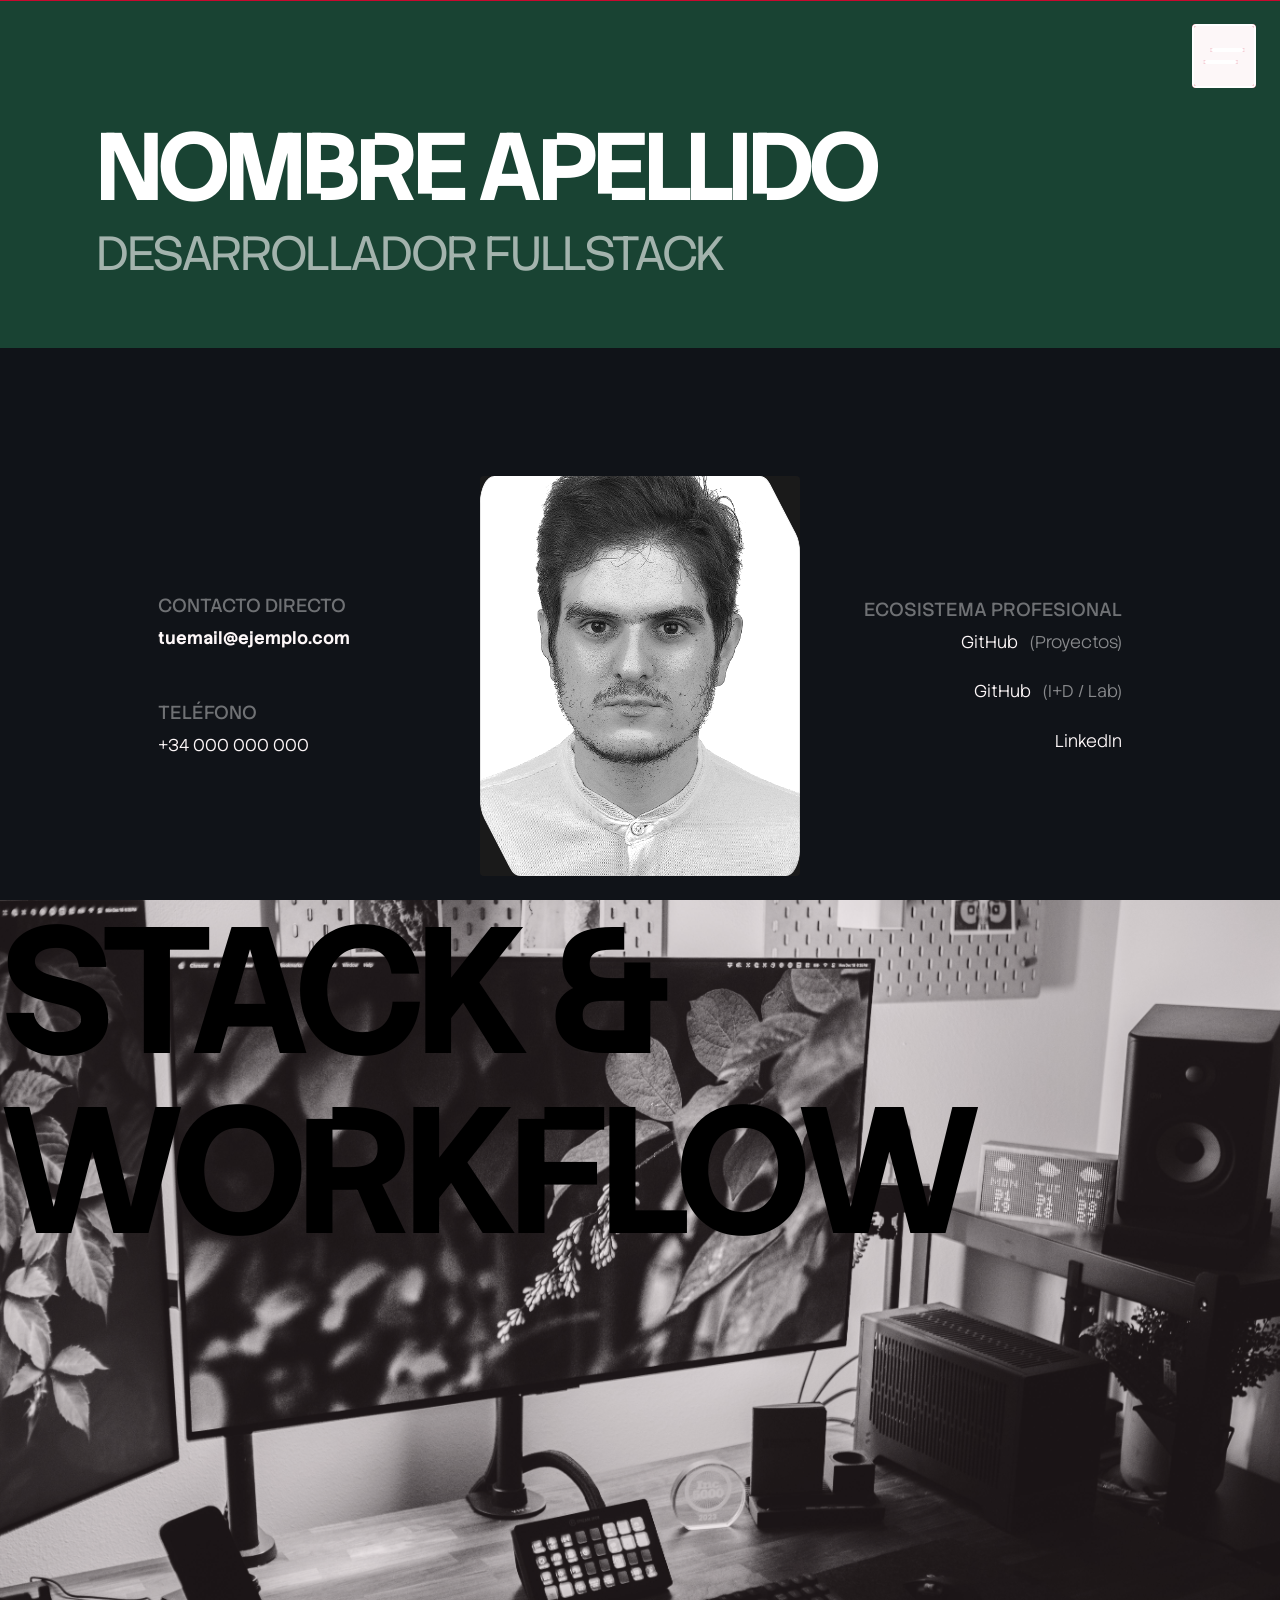
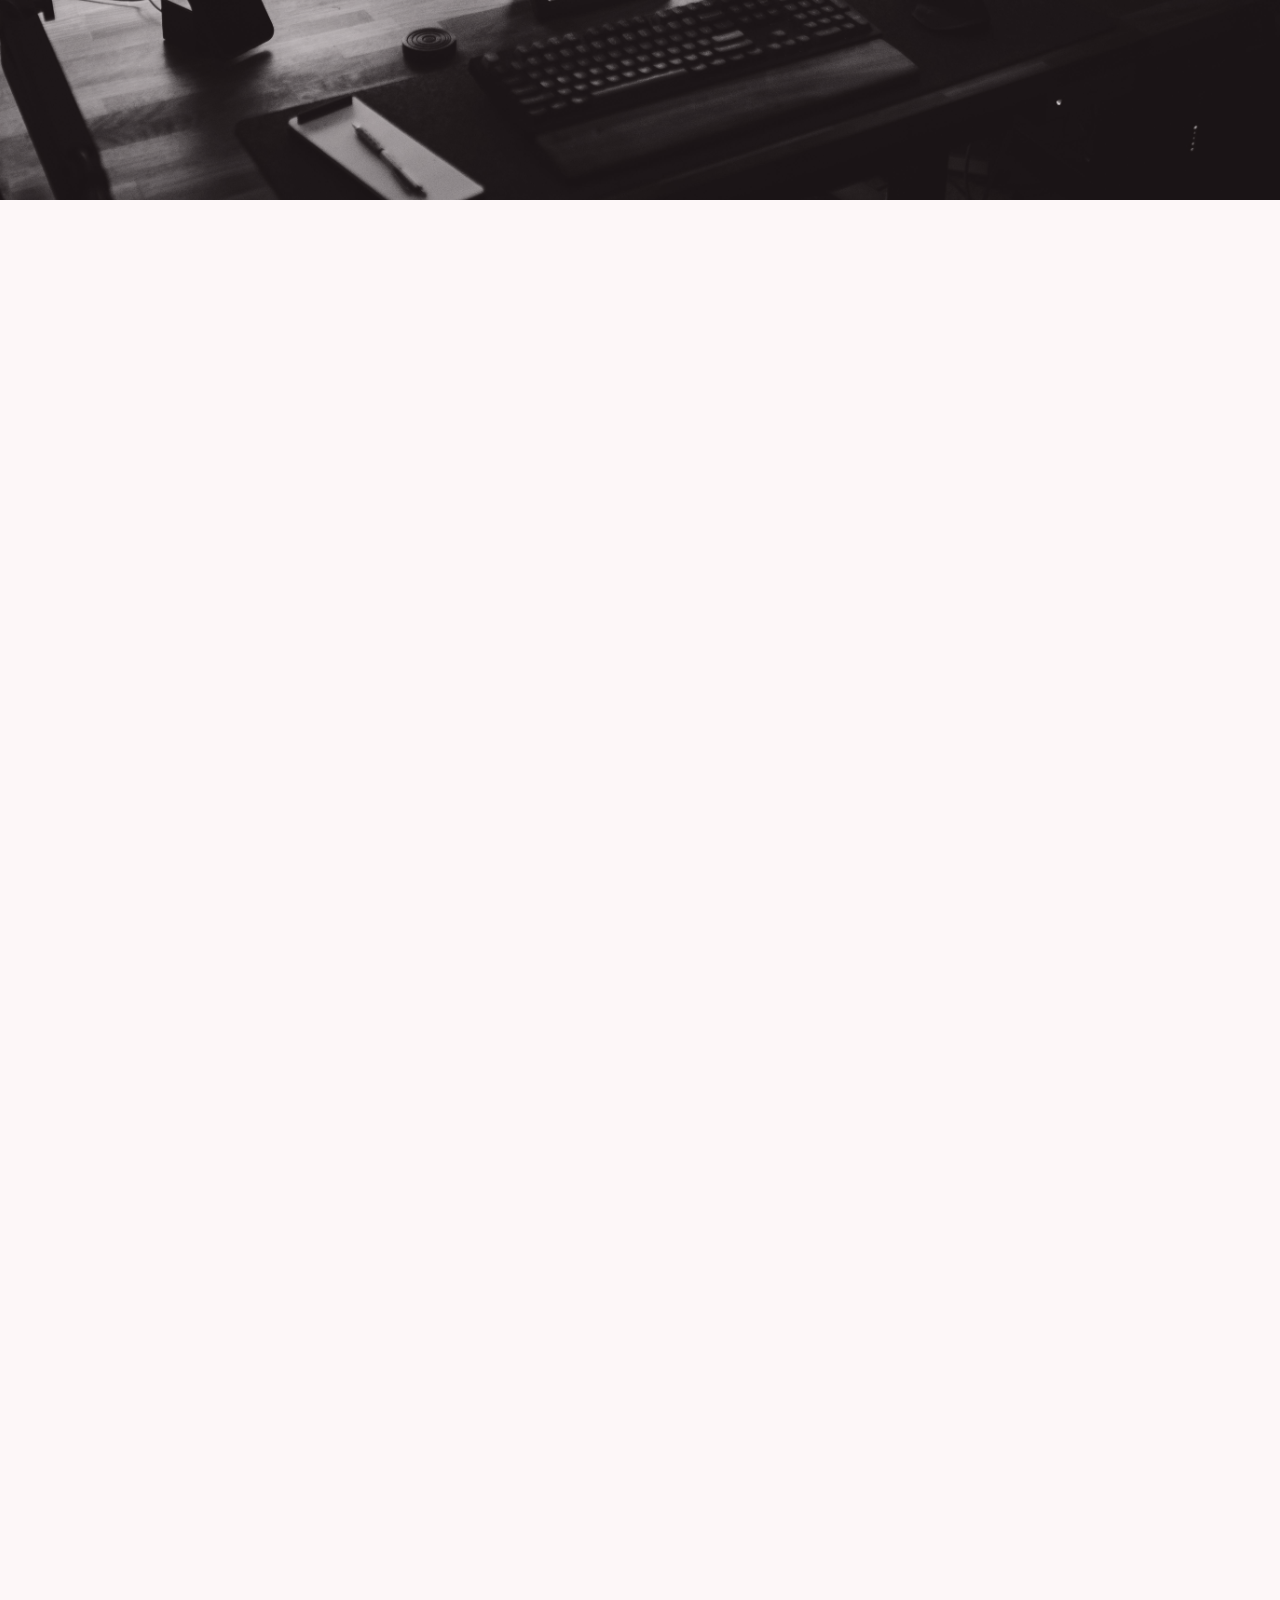
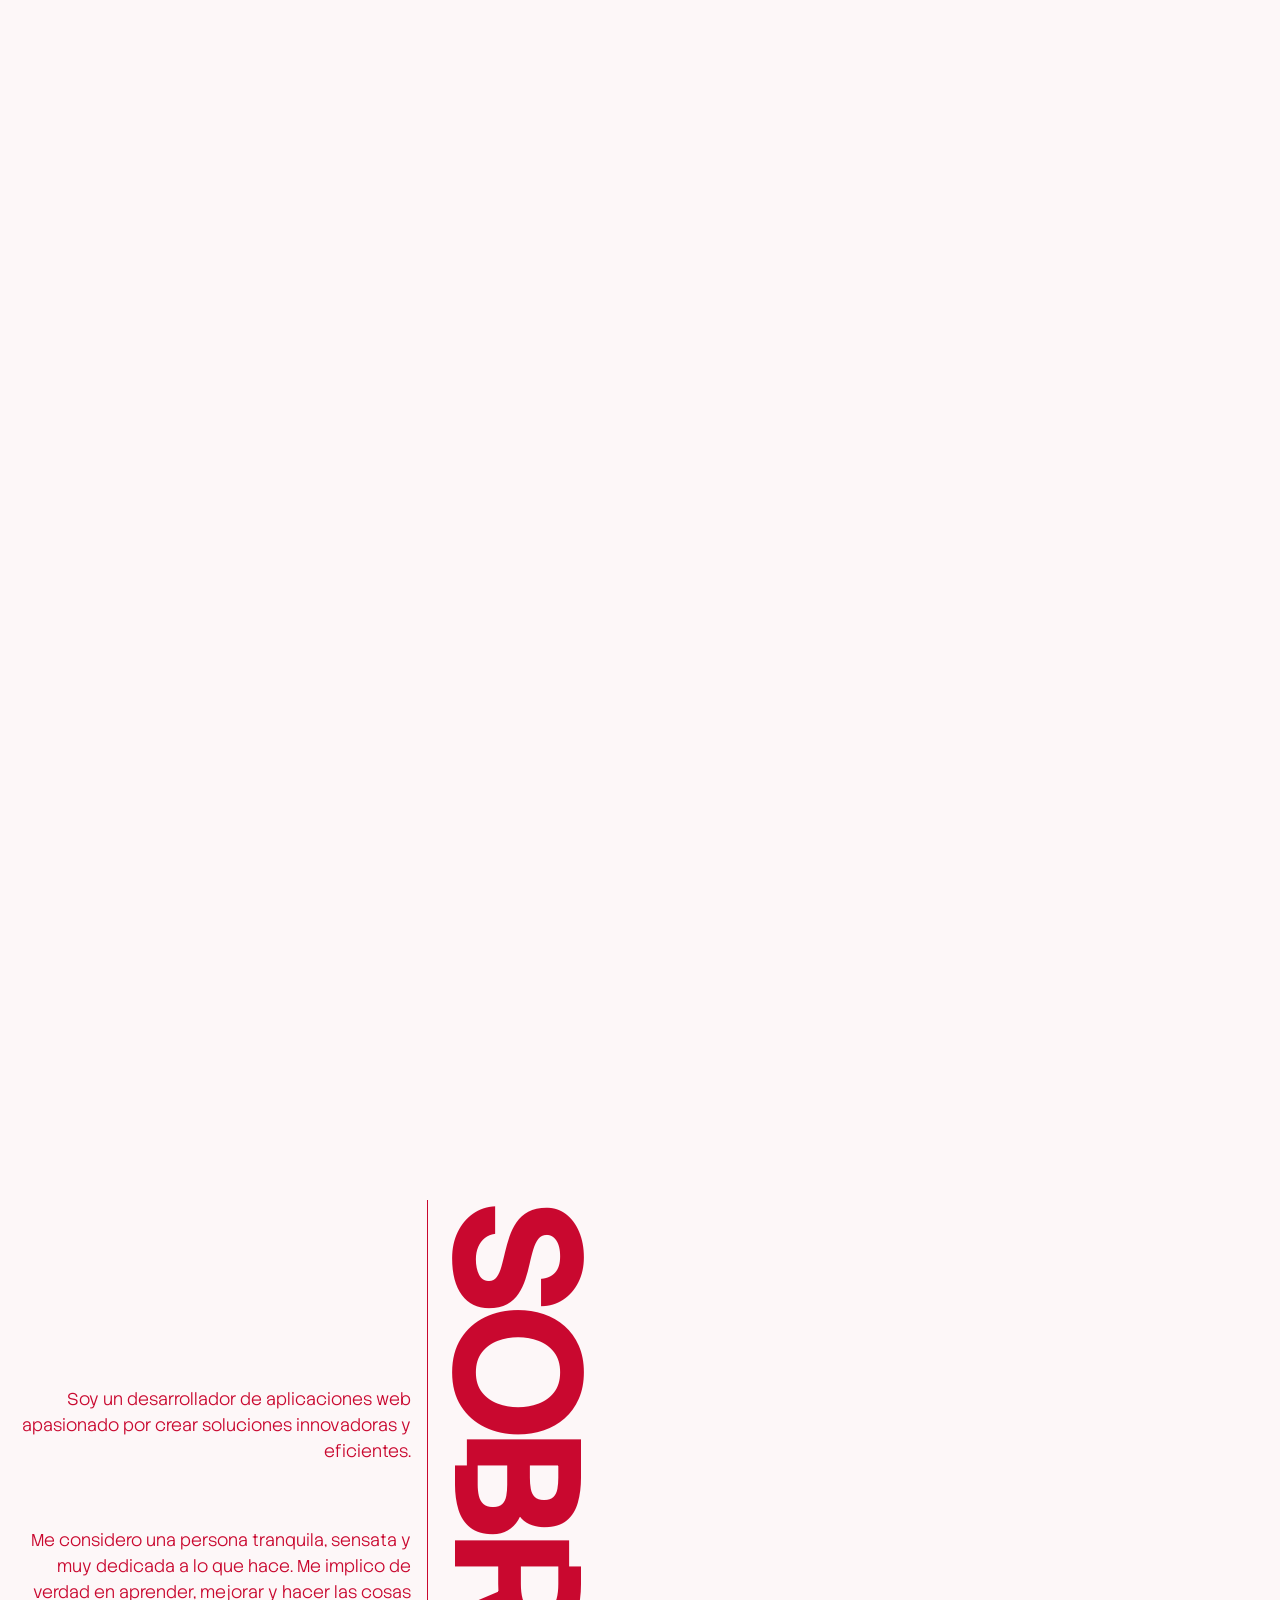
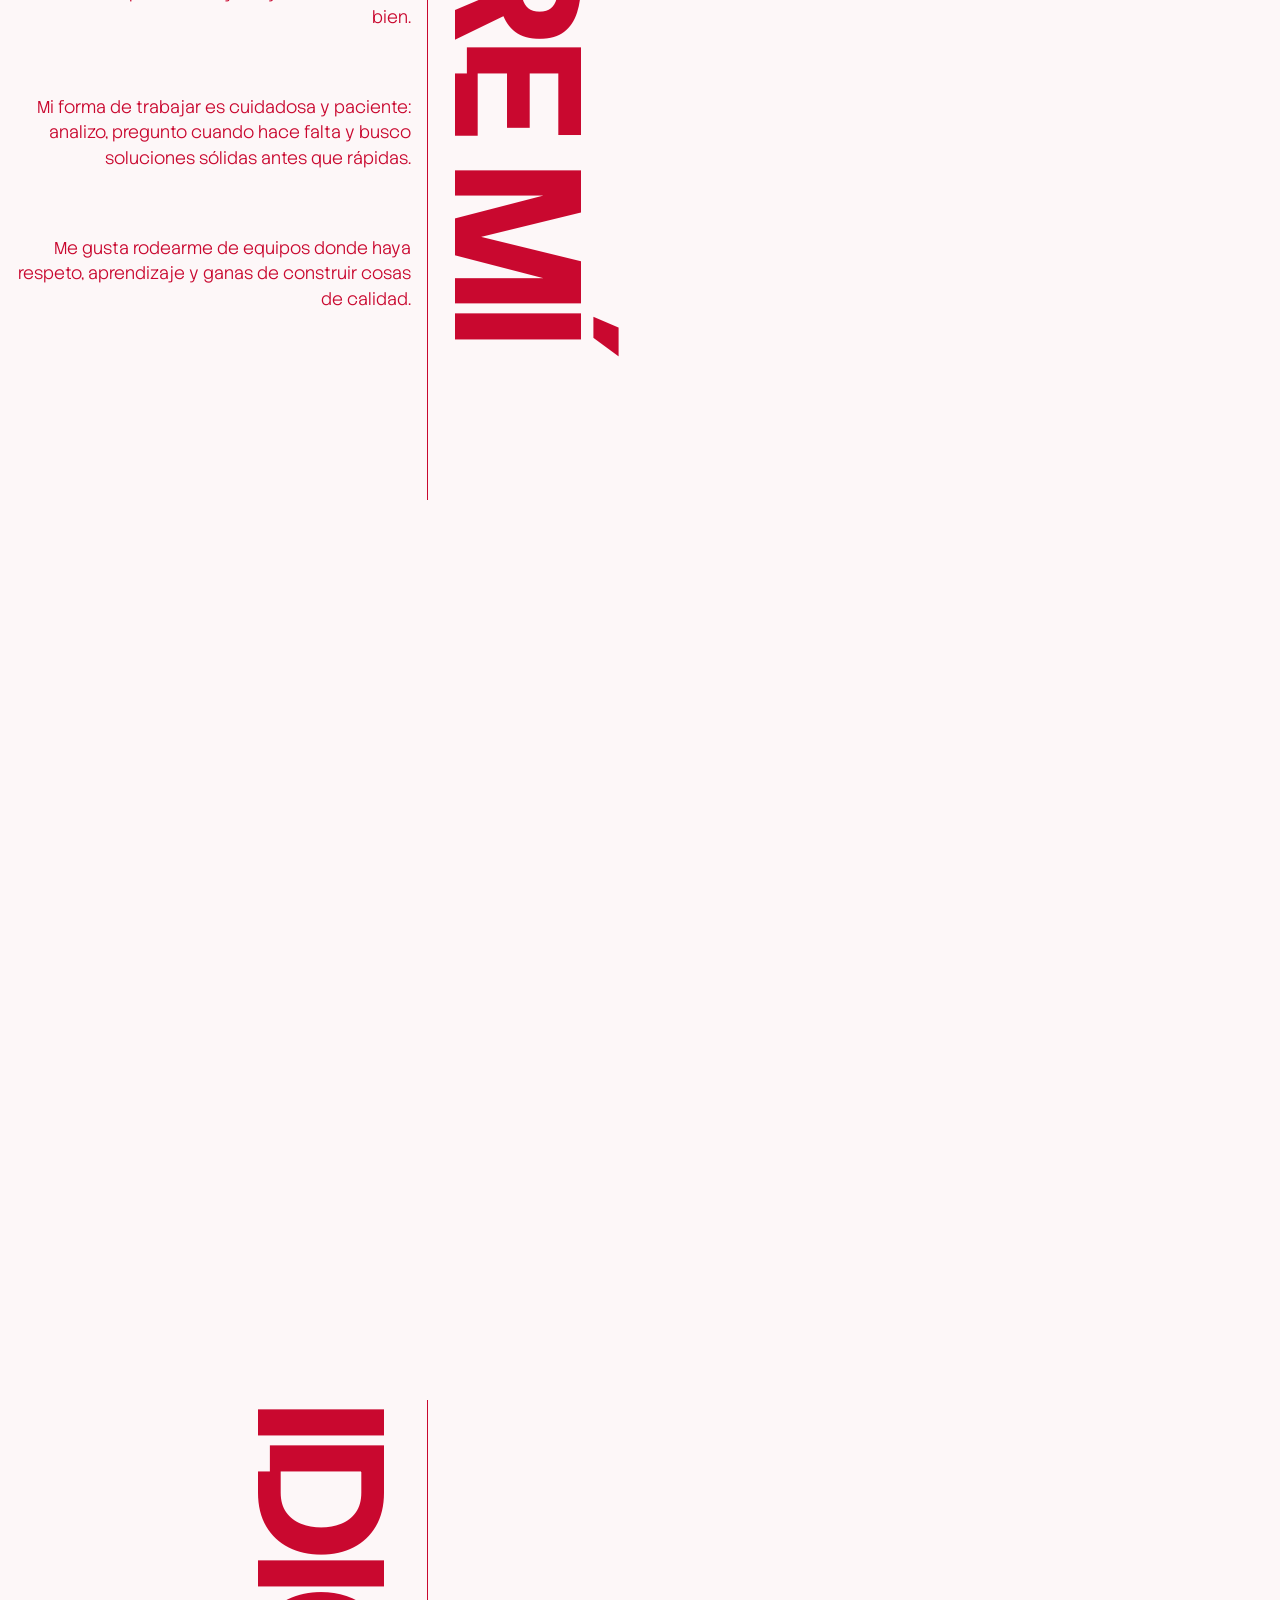
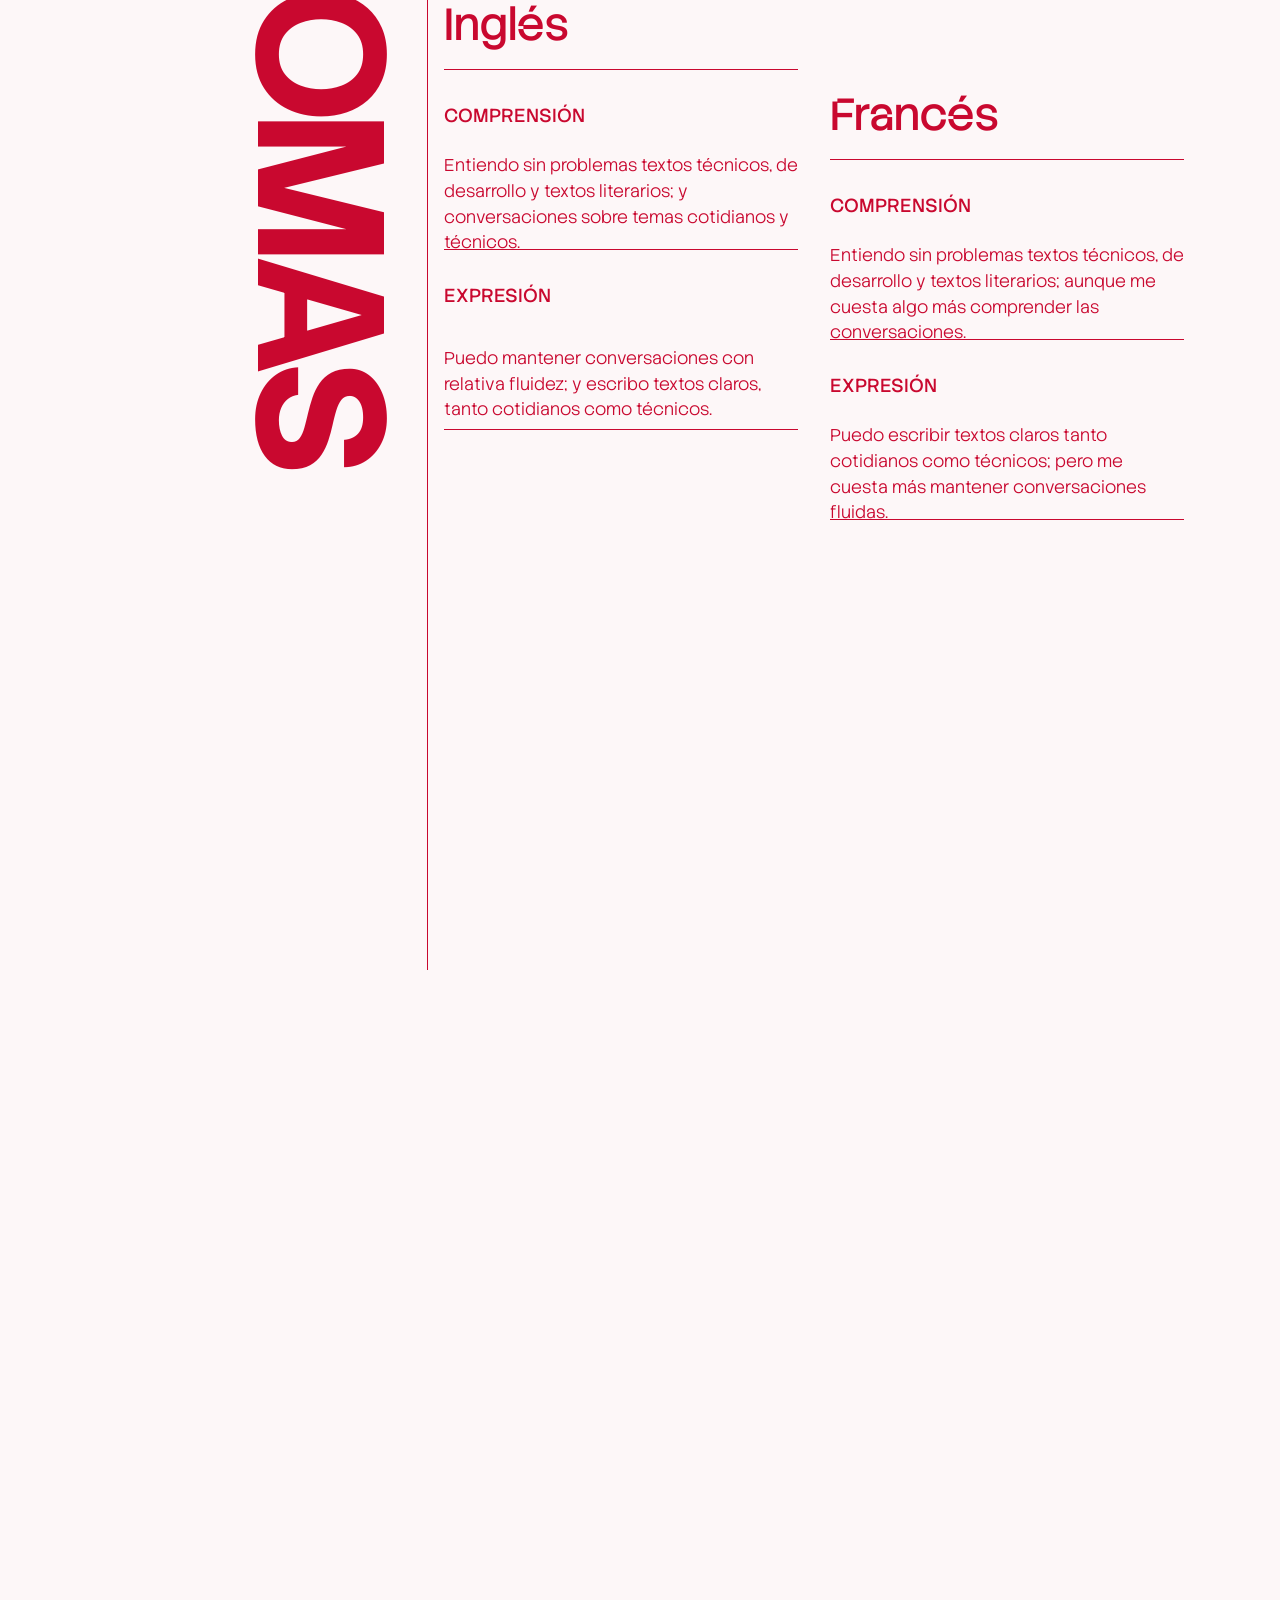
==== commit 47a58f5d: "Actualizado el filtro duotono" ====
--- a/porfolio.html
+++ b/porfolio.html
@@ -113,7 +113,7 @@
                     </div>
                 </div>
             </article>
-            
+
             <article class="hero__header">
 
                 <div class="hero__bg hero__bg--typography" aria-hidden="true">
@@ -1102,7 +1102,7 @@
         <section class="contact">
             <div class="contact__hero">
                 <h2 class="contact__name">Nombre Apellido</h2>
-                <p class="contact__role reveal-text-effect">DESARROLLADOR FULLSTACK</p>
+                <p class="contact__role reveal-text-effect">Desarrollador Fullstack</p>
             </div>
 
             <article class="contact__poly-container poly-reveal-effect">
@@ -1192,9 +1192,9 @@
               0.33 0.33 0.33 0 0
               0    0    0    1 0" />
         <feComponentTransfer color-interpolation-filters="sRGB">
-            <feFuncR type="table" tableValues="0.20 0.87" />
-            <feFuncG type="table" tableValues="0.02 0.24" />
-            <feFuncB type="table" tableValues="0.11 0.36" />
+            <feFuncR type="table" tableValues="0.20 0.92" />
+            <feFuncG type="table" tableValues="0.02 0.35" />
+            <feFuncB type="table" tableValues="0.11 0.48" />
         </feComponentTransfer>
     </filter>
 </svg>
--- a/css/main.css
+++ b/css/main.css
@@ -1,33 +1,47 @@
 :root {
     --gutter-x: 6rem;
 
+    /* fuentes */
+    /* nombre */
+    --fs-title: clamp(1.8rem, 12cqw, 6rem);
+
+    /* rol */
+    --fs-subtitle: clamp(1rem, 6cqw, 3rem);
+
+    /* texto del marquee */
+    --fs-kinetic: 46vh;
+
     /* títulos de secciones */
-    --fs-xl-kinetic: 46vh;
-
-    --fs-title: clamp(1.8rem, 12cqw, 6rem);
-    --fs-subtitle: clamp(1rem, 6cqw, 3rem);
-
-    /* encabezados de descripciones */
-    --fs-heading-lg: clamp(2rem, 2.5vw, 3.5rem);
-
-    /* descripciones de secciones */
-    --fs-description-lg: clamp(1.30rem, 1.5vw, 1.45rem);
-
-    /* descripciones generales */
-    --fs-description: clamp(1.10rem, 1.3vw, 1.30rem);
+    --fs-section-title: clamp(5rem, 20vh, 12rem);
+
+    /* títulos de contenedores */
+    --fs-container-title: clamp(2.5rem, 5vh, 4.5rem);
+
+    /* descripciones, etiquetas, etc */
+    --fs-meta-text: clamp(1.15rem, 2.10vh, 1.8rem);
 
     /* resto de textos */
-    --fs-normal: clamp(0.90rem, 1.1vw, 1.15rem);
-
-    --menu-color: hsl(348, 92%, 41%);
-    --bar-fill-color: hsl(348, 92%, 41%);
+    --fs-body-text: clamp(1rem, 1.90vh, 1.6rem);
+
+    /* letter-spacing */
+    --ls-section-title: -0.05em;
+
+    /* line-height */
+    --lh-section-title: 1;
+    --lh-body-text: 1.5;
+
+    /* font-weight */
+    --fw-section-title: bold;
+    --fw-meta-text: normal;
+    --fw-body-text: lighter;
+
+    /* paleta de colores */
+
     --bg-base: hsl(345, 60%, 98%);
+    --accent-color: hsl(348, 92%, 41%);
     --duotono: hsl(158, 45%, 18%);
     --duotono-4: hsl(222, 20%, 8%);
-
-    /* --color-accent: hsl(348, 92%, 41%); */
-
-    --text-kinetic: hsla(348, 92%, 41%, 0.04);
+    --text-kinetic-color: hsla(348, 92%, 41%, 0.04);
 
     --blob-vivid-1: hsla(345, 83%, 84%, 0.35);
     --blob-vivid-2: hsla(335, 75%, 75%, 0.30);
@@ -60,139 +74,69 @@
     background-color: var(--bg-base);
 }
 
-.scroll-progress {
-    position: fixed;
-    bottom: .2rem;
-    left: .2rem;
-    right: .2rem;
-    z-index: 99;
-    display: grid;
-    grid-template-columns: repeat(6, 1fr);
-    gap: .25rem;
-    height: 2px;
-    pointer-events: none;
-    animation: bar-color-shift linear both;
-    animation-timeline: scroll(root);
-    animation-range: 840vh 850vh;
-}
-
-@keyframes bar-color-shift {
-    from {
-        --bar-fill-color: hsl(348, 92%, 41%);
-    }
-
-    to {
-        --bar-fill-color: #ffffff;
-    }
-}
-
-.scroll-progress__segment {
+.section-title {
+    font-family: var(--font-primary);
+    font-size: var(--fs-section-title);
+    font-weight: var(--fw-section-title);
+    line-height: var(--lh-section-title);
+    letter-spacing: var(--ls-section-title);
+    text-transform: uppercase;
+}
+
+.reveal-frame {
+    width: fit-content;
+    overflow: hidden;
     position: relative;
+    padding-right: 0.25rem;
+    display: block;
+}
+
+.reveal-wipe {
     height: 100%;
-    background-color: hsla(0, 0%, 100%, 0.1);
-    /* border-radius: 4px; */
-    overflow: hidden;
-    backdrop-filter: blur(4px);
-    -webkit-backdrop-filter: blur(4px);
-}
-
-.scroll-progress__segment::before {
-    content: "";
-    position: absolute;
-    inset: 0;
-    background-color: var(--bar-fill-color);
-    transform: scaleX(0);
-    transform-origin: left center;
-}
-
-[data-section="hero"]::before {
-    animation: progress-fill linear both;
-    animation-timeline: scroll(root);
-    animation-range: 0vh 200vh;
-}
-
-[data-section="projects"]::before {
-    animation: progress-fill linear both;
-    animation-timeline: scroll(root);
-    animation-range: 200vh 850vh;
-}
-
-[data-section="workflow"]::before {
-    animation: progress-fill linear both;
-    animation-timeline: scroll(root);
-    animation-range: 850vh 1300vh;
-}
-
-[data-section="about"]::before {
-    animation: progress-fill linear both;
-    animation-timeline: scroll(root);
-    animation-range: 1300vh 1500vh;
-}
-
-[data-section="languages"]::before {
-    animation: progress-fill linear both;
-    animation-timeline: scroll(root);
-    animation-range: 1500vh 1750vh;
-}
-
-[data-section="contact"]::before {
-    animation: progress-fill linear both;
-    animation-timeline: scroll(root);
-    animation-range: 1750vh 1800vh;
-}
-
-@keyframes progress-fill {
-    from {
+    width: 100%;
+    position: absolute;
+    top: 0;
+    left: 0;
+    transform-origin: right;
+    animation: wipe 1s cubic-bezier(0.77, 0, 0.175, 1) forwards;
+    animation-delay: 1s;
+}
+
+.hero .reveal-wipe {
+    background-color: hsl(348, 92%, 41%);
+}
+
+.projects .reveal-wipe {
+    background-color: hsl(348, 92%, 41%);
+}
+
+.projects .project__item-description .reveal-wipe {
+    background-color: var(--duotono);
+}
+
+@keyframes wipe {
+    0% {
+        transform: scaleX(1);
+    }
+
+    100% {
         transform: scaleX(0);
     }
-
-    to {
-        transform: scaleX(1);
-    }
-}
-
-.text-reveal-effect {
-    position: relative;
-    display: inline-block;
-    opacity: 0.1;
-    filter: blur(3px);
-    transform: translateY(50px);
-    transition:
-        opacity 1.5s cubic-bezier(0.25, 1, 0.5, 1),
-        filter 1.5s cubic-bezier(0.25, 1, 0.5, 1),
-        transform 1.5s cubic-bezier(0.25, 1, 0.5, 1);
-    will-change: opacity, transform;
-}
-
-.text-reveal-effect.is-visible {
-    opacity: 1;
-    filter: blur(0);
-    transform: translateY(0);
-}
-
-.hero__description span.text-reveal-effect {
-    display: inline-block;
-    isolation: isolate;
-    -webkit-text-fill-color: initial;
-    color: hsl(348, 92%, 41%);
-}
-
-.title-reveal-effect {
-    display: inline-block;
-    overflow: hidden;
-    width: 0;
-    white-space: nowrap;
-    transition: width 0.8s cubic-bezier(0.77, 0, 0.175, 1);
-    will-change: width;
-}
-
-.title-reveal-effect.is-visible {
-    width: 100%;
+}
+
+@keyframes reveal-icon {
+    0% {
+        transform: translateY(200%);
+    }
+
+    100% {
+        transform: translateY(0);
+    }
 }
 
 .card-reveal-effect {
     opacity: 0;
-    transform: scale(0.92) translateY(30px);
+    transform: scale(0.90) translateY(30px);
     transition: opacity 1s cubic-bezier(0.25, 1, 0.5, 1),
         transform 1s cubic-bezier(0.25, 1, 0.5, 1);
     will-change: opacity, transform;
@@ -276,13 +220,13 @@
     justify-content: center;
     align-items: center;
     gap: 8px;
-    border: 2px solid var(--menu-color);
+    border: 2px solid var(--accent-color);
     border-radius: 4px;
     background-color: var(--bg-base);
     cursor: pointer;
     animation:
         button-extrusion linear both,
-        menu-color-timeline linear both;
+        accent-color-timeline linear both;
     animation-timeline: scroll(root);
     animation-range: 0vh 60vh, 948vh 956vh;
 }
@@ -297,20 +241,20 @@
     }
 }
 
-@keyframes menu-color-timeline {
+@keyframes accent-color-timeline {
 
     0%,
     45% {
-        --menu-color: hsl(348, 92%, 41%);
+        --accent-color: hsl(348, 92%, 41%);
     }
 
     50% {
-        --menu-color: #ffffff;
+        --accent-color: #ffffff;
         background-color: transparent;
     }
 
     100% {
-        --menu-color: #ffffff;
+        --accent-color: #ffffff;
         background-color: transparent;
     }
 }
@@ -341,7 +285,7 @@
     overflow: hidden;
     display: block;
     border-radius: 4px;
-    background-color: var(--menu-color);
+    background-color: var(--accent-color);
     transition: translate 0.4s cubic-bezier(0.68, -0.6, 0.32, 1.6);
     animation: menu-appear linear both;
     animation-timeline: scroll(root);
@@ -399,6 +343,11 @@
     }
 }
 
+.menu-overlay.is-open .menu-gallery,
+.menu-overlay.is-open .menu-content {
+    transform: translateY(0);
+}
+
 .menu-overlay {
     position: fixed;
     top: 0;
@@ -406,41 +355,37 @@
     width: 100%;
     height: 100dvh;
     z-index: 200;
-    display: flex;
+    display: grid;
+    grid-template-columns: repeat(12, 1fr);
+    align-items: center;
+    pointer-events: none;
+    visibility: hidden;
+    transition: visibility 0s linear 0.5s;
+}
+
+.menu-overlay.is-open {
+    pointer-events: auto;
+    visibility: visible;
+    transition: visibility 0s;
+}
+
+.menu-content {
+    height: 100%;
+    grid-column: 1 / 5;
+    padding-right: 1rem;
+    display: flex;
+    flex-direction: column;
     justify-content: center;
-    align-items: center;
+    gap: 2rem;
+    text-align: right;
+    border-right: 1px solid white;
     background-color: var(--duotono);
-    pointer-events: auto;
-    clip-path: inset(0 0 100% 100%);
-    transform: scale(1.1);
-    opacity: 0;
-    transition:
-        clip-path 0.5s cubic-bezier(0, 1.1, 0, 1),
-        transform 0.4s ease-out,
-        opacity 0.2s ease-out;
-}
-
-.menu-overlay.is-open {
-    clip-path: inset(0 0 0 0);
-    transform: scale(1);
-    opacity: 1;
-}
-
-.menu-content {
-    display: flex;
-    flex-direction: column;
-    gap: 2rem;
-    text-align: center;
+    transform: translateY(-100%);
+    transition: transform .5s cubic-bezier(0.16, 1, 0.3, 1);
 }
 
 .menu-content .nav-link {
-    font-size: var(--fs-heading-lg);
-    color: white;
-    text-decoration: none;
-    font-weight: 900;
-    -webkit-mask: var(--apply-clip-mask);
-    mask: var(--apply-clip-mask);
-    padding: 1rem 3rem;
+    color: var(--bg-base);
     opacity: 0;
     transform: translateY(20px) skewX(-10deg);
     transition: all 0.4s cubic-bezier(0.175, 0.885, 0.32, 1.275);
@@ -473,6 +418,14 @@
 
 .menu-overlay.is-open .nav-link:nth-child(6) {
     transition-delay: 0.8s;
+}
+
+.menu-gallery {
+    height: 100%;
+    grid-column: 5 / 13;
+    background-color: var(--duotono);
+    transform: translateY(100%);
+    transition: transform 0.5s cubic-bezier(0.16, 1, 0.3, 1);
 }
 
 .menu-close {
@@ -488,15 +441,21 @@
     justify-content: center;
     align-items: center;
     gap: 0px;
-    border: 2px solid hsl(348, 92%, 41%);
+    border: 2px solid var(--accent-color);
     border-radius: 4px;
     background-color: transparent;
+    opacity: 0;
     cursor: pointer;
-    transition: scale 0.25s ease, background-color 0.25s ease, rotate 0.5s cubic-bezier(0.25, 0.8, 0.25, 1);
-}
-
-.menu-close:hover {
-    rotate: 180deg;
+    transition:
+        scale 0.25s ease,
+        background-color 0.25s ease,
+        opacity 0.1s ease;
+}
+
+.menu-overlay.is-open .menu-close {
+    opacity: 1;
+    pointer-events: auto;
+    transition: scale 0.25s ease, background-color 0.25s ease, opacity 0.3s ease 0.4s;
 }
 
 .menu-close:active {
@@ -508,8 +467,10 @@
     height: 4px;
     width: 65%;
     border-radius: 4px;
-    background-color: hsl(348, 92%, 41%);
-    transition: rotate 0.3s cubic-bezier(0.25, 0.8, 0.25, 1), scale 0.3s ease;
+    background-color: var(--accent-color);
+    transition:
+        rotate 0.25s cubic-bezier(0.25, 0.8, 0.25, 1),
+        scale 0.25s ease;
 }
 
 .menu-close .menu-bar:first-child {
@@ -531,7 +492,7 @@
 }
 
 .scene {
-    height: 1900vh;
+    height: 1800vh;
     display: grid;
     grid-template-columns: 1fr;
     grid-template-rows: 1fr;
@@ -707,11 +668,11 @@
 
 .marquee-track span {
     font-family: var(--font-primary);
-    font-size: var(--fs-xl-kinetic);
+    font-size: var(--fs-kinetic);
     font-weight: 900;
     line-height: 0.8;
     letter-spacing: -0.05em;
-    color: var(--text-kinetic);
+    color: var(--text-kinetic-color);
     text-transform: uppercase;
     user-select: none;
 }
@@ -771,7 +732,7 @@
     left: 50%;
     transform: translateX(-50%);
     z-index: 1;
-    background-color: hsl(348, 92%, 41%);
+    background-color: var(--accent-color);
 }
 
 .upper-row__link-list {
@@ -785,11 +746,12 @@
 .upper-row__link,
 .upper-row__date {
     font-family: var(--font-secondary);
-    font-size: var(--fs-normal);
-    font-weight: bold;
+    font-size: var(--fs-body-text);
+    font-weight: var(--fw-body-text);
+    line-height: var(--lh-body-text);
     text-transform: uppercase;
     text-decoration: none;
-    color: hsl(348, 92%, 41%);
+    color: var(--accent-color);
 }
 
 .hero__lower-row {
@@ -825,16 +787,17 @@
 }
 
 .lower-row__scroll-info--text {
-    font-family: var(--font-secondary);
-    font-size: var(--fs-normal);
-    font-weight: bold;
+    font-family: var(--font-primary);
+    font-size: var(--fs-meta-text);
+    font-weight: var(--fw-meta-text);
+    line-height: var(--lh-meta-text);
     text-transform: uppercase;
     text-decoration: none;
-    color: hsl(348, 92%, 41%);
+    color: var(--accent-color);
 }
 
 .lower-row__scroll-info--icon {
-    color: hsl(348, 92%, 41%);
+    color: var(--accent-color);
 }
 
 .hero__header--info {
@@ -870,19 +833,19 @@
 .hero__body-content {
     height: 100%;
     width: 100%;
+    margin-inline: auto;
     position: relative;
-    padding-block: var(--gutter-x);
     display: grid;
     grid-template-columns: repeat(12, 1fr);
+    grid-template-rows: 1fr 2fr 1fr;
     container-type: inline-size;
 }
 
 .hero__description-wrapper {
     position: relative;
-    margin-left: var(--gutter-x);
-    padding-bottom: 1rem;
+    padding-left: var(--gutter-x);
     display: grid;
-    grid-column: 1 / 9;
+    grid-column: 1 / 8;
     grid-row: 1;
     gap: 1.5rem;
     animation: hero-description-reveal linear both;
@@ -893,12 +856,12 @@
 .hero__description-wrapper::before {
     content: '';
     height: 1px;
-    width: 100%;
+    width: calc(100% - var(--gutter-x));
     position: absolute;
     bottom: 0;
-    left: 0;
+    left: var(--gutter-x);
     z-index: 1;
-    background-color: hsl(348, 92%, 41%);
+    background-color: var(--accent-color);
 }
 
 @keyframes hero-description-reveal {
@@ -915,39 +878,35 @@
 
 .hero__description {
     text-align: left;
-    background: linear-gradient(to right, hsl(348, 92%, 41%) 50%,
-            hsla(348, 92%, 41%, 0.4) 50%);
+    background: var(--accent-color);
 }
 
 .hero__motto {
     text-align: right;
-    background: hsl(348, 92%, 41%);
+    background: var(--accent-color);
 }
 
 .hero__description,
 .hero__motto {
     font-family: var(--font-secondary);
-    font-size: var(--fs-description-lg);
-    font-weight: normal;
-    line-height: 1.4;
+    font-size: var(--fs-meta-text);
+    font-weight: var(--fw-body-text);
+    line-height: var(--lh-body-text);
     background-size: 200% 100%;
     background-position: 100% 0;
     -webkit-background-clip: text;
     background-clip: text;
-    -webkit-text-fill-color: hsl(348, 92%, 41%);
+    -webkit-text-fill-color: var(--accent-color);
 }
 
 .hero__description span {
-    font-weight: bold;
+    font-weight: var(--fw-section-title);
     text-transform: uppercase;
 }
 
 .hero__images-container {
-    max-width: 1400px;
-    margin-block: 2rem;
-    margin-inline: auto;
-    padding-inline: var(--gutter-x);
     z-index: 1;
+    padding: var(--gutter-x);
     display: grid;
     grid-template-columns: repeat(3, minmax(0, 1fr));
     grid-auto-rows: auto;
@@ -991,9 +950,8 @@
 
 .hero__motto-wrapper {
     position: relative;
-    margin-right: var(--gutter-x);
-    padding: 1rem 0rem 0rem 1rem;
-    grid-column: 5 / 13;
+    padding: 1rem var(--gutter-x);
+    grid-column: 8 / 13;
     grid-row: 3;
     animation: hero-description-reveal linear both;
     animation-timeline: scroll(root);
@@ -1003,10 +961,10 @@
 .hero__motto-wrapper::before {
     content: '';
     height: 1px;
-    width: 100%;
+    width: calc(100% - var(--gutter-x));
     position: absolute;
     top: 0;
-    right: 0;
+    right: var(--gutter-x);
     z-index: 1;
     background-color: hsl(348, 92%, 41%);
 }
@@ -1115,11 +1073,6 @@
     grid-row: 1;
     align-self: stretch;
     justify-self: stretch;
-    font-family: var(--font-primary);
-    font-size: 20vh;
-    font-weight: 900;
-    line-height: 0.8;
-    letter-spacing: -0.05em;
     color: hsl(348, 92%, 41%);
 }
 
@@ -1178,23 +1131,23 @@
     justify-content: flex-start;
     align-items: flex-end;
     gap: 1rem;
-    border-left: 1px solid hsl(348, 92%, 41%);
+    border-left: 1px solid var(--accent-color);
 }
 
 .project__item-title::before {
     content: counter(project, decimal-leading-zero);
     margin-bottom: 0.5rem;
     font-family: var(--font-primary);
-    font-size: var(--fs-heading-lg);
-    font-weight: lighter;
-    color: hsl(348, 92%, 41%);
+    font-size: var(--fs-container-title);
+    font-weight: var(--fw-container-title);
+    color: var(--accent-color);
 }
 
 .project__item-title h3 {
     font-family: var(--font-primary);
-    font-size: var(--fs-heading-lg);
-    font-weight: bold;
-    color: hsl(348, 92%, 41%);
+    font-size: var(--fs-container-title);
+    font-weight: var(--fw-container-title);
+    color: var(--accent-color);
 }
 
 .project__item-image {
@@ -1212,7 +1165,7 @@
 
 .project__item-description {
     padding: 1rem;
-    border-left: 1px solid hsl(348, 92%, 41%);
+    border-left: 1px solid var(--accent-color);
     display: flex;
     flex-direction: column;
     justify-content: flex-start;
@@ -1222,23 +1175,22 @@
     background-color: var(--duotono);
 }
 
+.project__item-description-text--title {
+    margin-bottom: 2rem;
+    font-family: var(--font-secondary);
+    font-size: var(--fs-meta-text);
+    font-weight: var(--fw-meta-text);
+    color: var(--bg-base);
+}
+
 .project__item-description-text {
     max-width: 38ch;
     margin: 0 0 1rem;
     font-family: var(--font-secondary);
-    font-size: var(--fs-normal);
-    font-weight: lighter;
-    line-height: 1.6;
+    font-size: var(--fs-body-text);
+    font-weight: var(--fw-body-text);
+    line-height: var(--lh-body-text);
     color: var(--bg-base);
-}
-
-.project__item-description-text:first-of-type {
-    font-size: var(--fs-description);
-    font-weight: normal;
-}
-
-.project__item-description-text:last-of-type {
-    margin-bottom: 0;
 }
 
 .project__item-tools {
@@ -1250,24 +1202,24 @@
     gap: .5rem;
     grid-column: 8 / 13;
     grid-row: 3;
-    border-left: 1px solid hsl(348, 92%, 41%);
-    border-top: 1px solid hsl(348, 92%, 41%);
+    border-left: 1px solid var(--accent-color);
+    border-top: 1px solid var(--accent-color);
 }
 
 .project__item-tools-tag {
     padding: 1rem 1.5rem;
     font-family: var(--font-secondary);
-    font-size: var(--fs-normal);
-    font-weight: lighter;
+    font-size: var(--fs-meta-text);
+    font-weight: var(--fw-meta-text);
     text-align: center;
     text-transform: uppercase;
-    border: 1px solid hsl(348, 92%, 41%);
-    color: hsl(348, 92%, 41%);
+    border: 1px solid var(--accent-color);
+    color: var(--accent-color);
 }
 
 .project__item-link {
     padding: 1rem;
-    border-top: 1px solid hsl(348, 92%, 41%);
+    border-top: 1px solid var(--accent-color);
     display: flex;
     flex-direction: column;
     justify-content: flex-start;
@@ -1281,10 +1233,9 @@
     display: flex;
     align-items: center;
     gap: 0.5rem;
-    font-family: var(--font-primary);
-    font-size: var(--fs-normal);
-    font-weight: bold;
-    letter-spacing: 0.05em;
+    font-family: var(--font-secondary);
+    font-size: var(--fs-meta-text);
+    font-weight: var(--fw-meta-text);
     text-transform: uppercase;
     text-decoration: none;
     color: var(--bg-base);
@@ -1310,7 +1261,7 @@
     display: grid;
     grid-template-columns: repeat(12, 1fr);
     grid-template-rows: 100%;
-    background-color: var(--duotono);
+    background-color: var(--bg-base);
     animation: workflow-timeline-control linear both;
     animation-timeline: scroll(root);
     animation-range: 850vh 1350vh;
@@ -1345,25 +1296,30 @@
     grid-column: 1 / 5;
     grid-row: 1;
     font-family: var(--font-primary);
-    font-size: 20vh;
-    font-weight: 900;
-    line-height: 0.8;
-    letter-spacing: -0.05em;
-    color: white;
+    font-size: var(--fs-section-title);
+    font-weight: var(--fw-section-title);
+    line-height: var(--lh-section-title);
+    letter-spacing: var(--ls-section-title);
+    white-space: pre;
     pointer-events: none;
-    white-space: pre-wrap;
     animation: workflow-title-scale linear both;
     animation-timeline: scroll(root);
     animation-range: 950vh 1050vh;
 }
 
 @keyframes workflow-title-scale {
-    from {
+    0% {
         font-size: 20vh;
-    }
-
-    to {
+        color: var(--bg-base);
+    }
+
+    80% {
         font-size: 12vh;
+    }
+
+    100% {
+        font-size: 12vh;
+        color: var(--accent-color);
     }
 }
 
@@ -1397,7 +1353,7 @@
     bottom: -8vh;
     left: 0;
     right: 0;
-    background-image: linear-gradient(var(--bg-base), var(--duotono)),
+    background-image: linear-gradient(var(--bg-base), var(--bg-base)),
         url('/assets/workflow-bg.jpg');
     background-size: cover;
     background-position: center center;
@@ -1450,7 +1406,7 @@
     grid-template-columns: 1fr;
     row-gap: 12vh;
     container-type: inline-size;
-    border-left: 1px solid white;
+    border-left: 1px solid var(--accent-color);
     animation: track-scroll-global linear both;
     animation-timeline: scroll(root);
     animation-range: 1050vh 1275vh;
@@ -1490,7 +1446,7 @@
     position: absolute;
     right: 0;
     top: 0;
-    background: white;
+    background: var(--accent-color);
     pointer-events: none;
     z-index: 0;
 }
@@ -1509,10 +1465,10 @@
     grid-row: 1;
     grid-column: 1 / -1;
     font-family: var(--font-primary);
-    font-size: var(--fs-heading-lg);
-    letter-spacing: -0.05em;
-    color: hsl(348, 92%, 41%);
-    background-color: white;
+    font-size: var(--fs-container-title);
+    font-weight: var(--fw-container-title);
+    color: var(--bg-base);
+    background-color: var(--accent-color);
 }
 
 .workflow__title::before {
@@ -1521,7 +1477,7 @@
     font-family: var(--font-primary);
     font-size: var(--fs-heading-lg);
     font-weight: lighter;
-    color: hsl(348, 92%, 41%);
+    color: var(--bg-base);
 }
 
 .workflow__section:nth-child(odd) .workflow__title::after {
@@ -1532,7 +1488,7 @@
     right: 0;
     top: 0;
     z-index: 0;
-    background-color: white;
+    background-color: var(--accent-color);
 }
 
 .workflow__section:first-child .workflow__title::after {
@@ -1548,7 +1504,7 @@
     position: absolute;
     left: 0;
     top: 0;
-    background-color: white;
+    background-color: var(--accent-color);
 }
 
 .workflow__tool-list {
@@ -1585,8 +1541,8 @@
 
 .workflow__section:nth-child(5) .workflow__tool-item,
 .workflow__section:nth-child(6) .workflow__tool-item {
-    background-color: white;
-    border: 1px solid white;
+    background-color: var(--accent-color);
+    border: 1px solid var(--accent-color);
 }
 
 .workflow__tool-item {
@@ -1597,7 +1553,7 @@
 }
 
 .workflow__tool-item:hover {
-    background-color: white;
+    background-color: var(--accent-color);
 }
 
 .workflow__item-name--wrapper {
@@ -1607,8 +1563,8 @@
     top: 2rem;
     left: 2rem;
     z-index: 1;
-    color: hsl(348, 92%, 41%);
-    background-color: white;
+    color: var(--bg-color);
+    background-color: var(--accent-color);
     text-align: center;
     font-family: var(--font-secondary);
     font-size: var(--fs-normal);
@@ -1621,14 +1577,15 @@
 
 .workflow__item-icon--wrapper {
     padding: 1.25rem;
-    border: 1px solid white;
+    border: 1px solid var(--accent-color);
 }
 
 .workflow__tool-item svg {
     height: 120px;
     width: 120px;
     object-fit: contain;
-    filter: grayscale(1) brightness(1.7);
+    filter: url(#duotone-crimson);
+    /* filter: grayscale(1) brightness(1.7); */
     transition: filter 0.3s ease;
 }
 
@@ -1637,11 +1594,11 @@
 }
 
 .workflow__item-name {
-    color: hsl(348, 92%, 41%);
     font-family: var(--font-secondary);
-    font-size: var(--fs-normal);
-    font-weight: lighter;
+    font-size: var(--fs-meta-text);
+    font-weight: var(--fw-meta-text);
     text-transform: uppercase;
+    color: var(--bg-base);
 }
 
 .about {
@@ -1655,7 +1612,7 @@
     display: grid;
     grid-template-columns: repeat(12, 1fr);
     grid-template-rows: 1fr;
-    background-color: var(--duotono);
+    background-color: var(--bg-base);
     animation:
         about-entrance linear both,
         about-exit linear both;
@@ -1691,17 +1648,11 @@
     z-index: 2;
     justify-self: center;
     align-self: center;
-    font-family: var(--font-primary);
-    font-size: 20vh;
-    font-weight: 900;
-    text-transform: uppercase;
-    line-height: 0.8;
-    letter-spacing: -0.05em;
     writing-mode: vertical-lr;
     white-space: nowrap;
     user-select: none;
-    color: white;
-    border-left: 1px solid white;
+    color: var(--accent-color);
+    border-left: 1px solid var(--accent-color);
 }
 
 .about__content {
@@ -1712,18 +1663,18 @@
     grid-row: 1 / -1;
     display: flex;
     flex-direction: column;
-    justify-content: flex-end;
+    justify-content: center;
     align-items: flex-end;
-    gap: 2rem;
+    gap: 4rem;
 }
 
 .about__text {
     font-family: var(--font-secondary);
-    font-size: var(--fs-description);
-    font-weight: normal;
+    font-size: var(--fs-body-text);
+    font-weight: var(--fw-body-text);
+    line-height: var(--lh-body-text);
     text-align: right;
-    line-height: 1.4;
-    color: white;
+    color: var(--accent-color);
 }
 
 .about__divider {
@@ -1731,7 +1682,7 @@
     width: 100%;
     grid-column: 5 / 7;
     grid-row: 2;
-    border-left: 1px solid white;
+    border-left: 1px solid var(--accent-color);
 }
 
 .about__image {
@@ -1794,7 +1745,7 @@
     margin-top: 1400vh;
     display: grid;
     grid-template-columns: repeat(12, 1fr);
-    background-color: var(--duotono);
+    background-color: var(--bg-base);
 }
 
 .languages__title {
@@ -1802,14 +1753,8 @@
     z-index: 1;
     grid-column: 1 / 5;
     justify-self: flex-end;
-    font-family: var(--font-primary);
-    font-size: 20vh;
-    font-weight: 900;
-    text-transform: uppercase;
     writing-mode: vertical-lr;
-    line-height: 0.8;
-    letter-spacing: -0.05em;
-    color: white;
+    color: var(--accent-color);
     pointer-events: none;
     white-space: nowrap;
     user-select: none;
@@ -1839,7 +1784,7 @@
     grid-template-rows: 20dvh repeat(6, 10vh) 50dvh;
     column-gap: 2rem;
     row-gap: 0;
-    border-left: 1px solid white;
+    border-left: 1px solid var(--accent-color);
     animation: languages-exit linear both;
     animation-timeline: scroll(root);
     animation-range: 1600vh 1700vh;
@@ -1866,7 +1811,7 @@
 .languages__item:nth-child(1) .languages__name {
     grid-column: 1;
     grid-row: 2;
-    border-bottom: 1px solid white;
+    border-bottom: 1px solid var(--accent-color);
 }
 
 .languages__item:nth-child(1) .languages__skill-item:nth-child(1) .languages__skill--label {
@@ -1877,7 +1822,7 @@
 .languages__item:nth-child(1) .languages__skill-item:nth-child(1) .languages__skill--text {
     grid-column: 1;
     grid-row: 4;
-    border-bottom: 1px solid white;
+    border-bottom: 1px solid var(--accent-color);
 }
 
 .languages__item:nth-child(1) .languages__skill-item:nth-child(2) .languages__skill--label {
@@ -1888,14 +1833,14 @@
 .languages__item:nth-child(1) .languages__skill-item:nth-child(2) .languages__skill--text {
     grid-column: 1;
     grid-row: 6;
-    border-bottom: 1px solid white;
+    border-bottom: 1px solid var(--accent-color);
 }
 
 /* francés */
 .languages__item:nth-child(2) .languages__name {
     grid-column: 2;
     grid-row: 3;
-    border-bottom: 1px solid white;
+    border-bottom: 1px solid var(--accent-color);
 }
 
 .languages__item:nth-child(2) .languages__skill-item:nth-child(1) .languages__skill--label {
@@ -1906,7 +1851,7 @@
 .languages__item:nth-child(2) .languages__skill-item:nth-child(1) .languages__skill--text {
     grid-column: 2;
     grid-row: 5;
-    border-bottom: 1px solid white;
+    border-bottom: 1px solid var(--accent-color);
 }
 
 .languages__item:nth-child(2) .languages__skill-item:nth-child(2) .languages__skill--label {
@@ -1917,7 +1862,7 @@
 .languages__item:nth-child(2) .languages__skill-item:nth-child(2) .languages__skill--text {
     grid-column: 2;
     grid-row: 7;
-    border-bottom: 1px solid white;
+    border-bottom: 1px solid var(--accent-color);
 }
 
 .languages__name,
@@ -1930,28 +1875,28 @@
 
 .languages__name {
     font-family: var(--font-primary);
-    font-size: var(--fs-heading-lg);
-    font-weight: bold;
-    text-transform: uppercase;
-    color: white;
+    font-size: var(--fs-container-title);
+    font-weight: var(--fw-container-title);
+    color: var(--accent-color);
 }
 
 .languages__skill--label,
 .languages__skill--text {
+    color: var(--accent-color);
+}
+
+.languages__skill--label {
     font-family: var(--font-secondary);
-    font-size: var(--fs-description);
-    color: white;
-}
-
-.languages__skill--label {
-    font-weight: bold;
+    font-size: var(--fs-meta-text);
+    font-weight: var(--fw-meta-text);
     text-transform: uppercase;
 }
 
 .languages__skill--text {
-    font-size: var(--fs-normal);
-    font-weight: lighter;
-    line-height: 1.4;
+    font-family: var(--font-secondary);
+    font-size: var(--fs-body-text);
+    font-weight: var(--fw-body-text);
+    line-height: var(--lh-body-text);
 }
 
 .contact {
@@ -1966,7 +1911,7 @@
     top: 0;
     color: #ffffff;
     background-color: var(--duotono);
-    border-top: 1px solid white;
+    border-top: 1px solid var(--accent-color);
     will-change: transform, opacity;
     animation: contact-entrance linear both;
     animation-timeline: scroll(root);
@@ -1990,7 +1935,7 @@
 }
 
 .contact__name {
-    font-family: var(--font-primary), sans-serif;
+    font-family: var(--font-primary);
     font-size: var(--fs-title);
     font-weight: 900;
     line-height: 0.8;
@@ -2000,7 +1945,7 @@
 }
 
 .contact__role {
-    font-family: var(--font-secondary), sans-serif;
+    font-family: var(--font-secondary);
     font-size: var(--fs-subtitle);
     font-weight: 300;
     letter-spacing: -0.05em;
@@ -2042,22 +1987,23 @@
 }
 
 .contact__label {
-    font-family: var(--font-secondary), sans-serif;
-    font-size: var(--fs-normal);
+    font-family: var(--font-secondary);
+    font-size: var(--fs-meta-text);
+    font-weight: var(--fw-meta-text);
     text-transform: uppercase;
-    letter-spacing: -0.05em;
     color: hsl(0deg 0% 100% / 40%);
 }
 
 .contact__link,
 .contact__social-link {
-    font-family: var(--font-primary), sans-serif;
-    color: #ffffff;
+    position: relative;
+    font-family: var(--font-secondary);
+    font-size: var(--fs-body-text);
+    font-weight: var(--fw-body-text);
+    line-height: var(--lh-body-text);
     text-decoration: none;
-    font-size: var(--fs-description);
-    font-weight: 500;
+    color: var(--bg-base);
     transition: color 0.4s cubic-bezier(0.25, 1, 0.5, 1);
-    position: relative;
 }
 
 .contact__link--main {
@@ -2065,12 +2011,9 @@
 }
 
 .contact__social-tag {
-    font-family: var(--font-secondary), sans-serif;
-    font-size: var(--fs-normal);
-    font-weight: 300;
+    margin-left: 0.5rem;
+    display: inline-block;
     color: hsl(0deg 0% 100% / 50%);
-    display: inline-block;
-    margin-left: 0.5rem;
 }
 
 .contact__link::after,
@@ -2347,2466 +2290,4 @@
         background-position: 50% 100%;
         transform: scale(0.95) rotate(-2deg);
     }
-}:root {
-    --gutter-x: 6rem;
-
-    /* títulos de secciones */
-    --fs-xl-kinetic: 46vh;
-
-    --fs-title: clamp(1.8rem, 12cqw, 6rem);
-    --fs-subtitle: clamp(1rem, 6cqw, 3rem);
-
-    /* encabezados de descripciones */
-    --fs-heading-lg: clamp(2rem, 2.5vw, 3.5rem);
-
-    /* descripciones de secciones */
-    --fs-description-lg: clamp(1.30rem, 1.5vw, 1.45rem);
-
-    /* descripciones generales */
-    --fs-description: clamp(1.10rem, 1.3vw, 1.30rem);
-
-    /* resto de textos */
-    --fs-normal: clamp(0.90rem, 1.1vw, 1.15rem);
-
-    --menu-color: hsl(348, 92%, 41%);
-    --bar-fill-color: hsl(348, 92%, 41%);
-    --bg-base: hsl(345, 60%, 98%);
-    --duotono: hsl(158, 45%, 18%);
-    --duotono-2: hsl(28, 65%, 38%);
-    --duotono-3: hsl(210, 55%, 22%);
-    --duotono-4: hsl(222, 20%, 8%);
-    --duotono-5: hsl(272, 68%, 28%);
-
-    /* --color-accent: hsl(348, 92%, 41%); */
-
-    --text-kinetic: hsla(348, 92%, 41%, 0.04);
-
-    --blob-vivid-1: hsla(345, 83%, 84%, 0.35);
-    --blob-vivid-2: hsla(335, 75%, 75%, 0.30);
-    --blob-vivid-3: hsla(352, 90%, 88%, 0.40);
-
-    --blob-vivid-4: hsla(342, 85%, 80%, 0.35);
-    --blob-vivid-5: hsla(330, 70%, 70%, 0.25);
-    --blob-vivid-6: hsla(348, 95%, 90%, 0.45);
-
-    --card-final-width: 728px;
-    --card-final-height: 450px;
-    --line-technical: rgba(0, 0, 0, 0.08);
-    --bg-senda-animal: url('/assets/captura-senda-animal.png');
-    --bg-bestashop: url('/assets/captura-bestashop.png');
-    --bg-analizador-minerales: url('/assets/captura-analizador-minerales.png');
-    --bg-hotel-argyros: url('/assets/captura-hotel-argyros.png');
-    --bg-libreria-piramide: url('/assets/captura-libreria-piramide.png');
-
-    --clip-mask-url: url('/assets/card-frame.svg');
-    --apply-clip-mask: var(--clip-mask-url) center / 100% 100% no-repeat;
-
-    --clip-mask-stretch-url: url('/assets/clip-mask-stretch.svg');
-    --clip-mask-fixed-url: url('/assets/clip-mask-fixed.svg');
-
-    --apply-clip-mask-stretch-stretch: var(--clip-mask-stretch-url) center / 100% 100% no-repeat;
-    --apply-clip-mask-stretch-fixed: var(--clip-mask-fixed-url) center / contain no-repeat;
-}
-
-body {
-    background-color: var(--bg-base);
-}
-
-.scroll-progress {
-    position: fixed;
-    bottom: .2rem;
-    left: .2rem;
-    right: .2rem;
-    z-index: 99;
-    display: grid;
-    grid-template-columns: repeat(6, 1fr);
-    gap: .25rem;
-    height: 2px;
-    pointer-events: none;
-    animation: bar-color-shift linear both;
-    animation-timeline: scroll(root);
-    animation-range: 840vh 850vh;
-}
-
-@keyframes bar-color-shift {
-    from {
-        --bar-fill-color: hsl(348, 92%, 41%);
-    }
-
-    to {
-        --bar-fill-color: #ffffff;
-    }
-}
-
-.scroll-progress__segment {
-    position: relative;
-    height: 100%;
-    background-color: hsla(0, 0%, 100%, 0.1);
-    /* border-radius: 4px; */
-    overflow: hidden;
-    backdrop-filter: blur(4px);
-    -webkit-backdrop-filter: blur(4px);
-}
-
-.scroll-progress__segment::before {
-    content: "";
-    position: absolute;
-    inset: 0;
-    background-color: var(--bar-fill-color);
-    transform: scaleX(0);
-    transform-origin: left center;
-}
-
-[data-section="hero"]::before {
-    animation: progress-fill linear both;
-    animation-timeline: scroll(root);
-    animation-range: 0vh 200vh;
-}
-
-[data-section="projects"]::before {
-    animation: progress-fill linear both;
-    animation-timeline: scroll(root);
-    animation-range: 200vh 850vh;
-}
-
-[data-section="workflow"]::before {
-    animation: progress-fill linear both;
-    animation-timeline: scroll(root);
-    animation-range: 850vh 1300vh;
-}
-
-[data-section="about"]::before {
-    animation: progress-fill linear both;
-    animation-timeline: scroll(root);
-    animation-range: 1300vh 1500vh;
-}
-
-[data-section="languages"]::before {
-    animation: progress-fill linear both;
-    animation-timeline: scroll(root);
-    animation-range: 1500vh 1750vh;
-}
-
-[data-section="contact"]::before {
-    animation: progress-fill linear both;
-    animation-timeline: scroll(root);
-    animation-range: 1750vh 1800vh;
-}
-
-@keyframes progress-fill {
-    from {
-        transform: scaleX(0);
-    }
-
-    to {
-        transform: scaleX(1);
-    }
-}
-
-.text-reveal-effect {
-    position: relative;
-    display: inline-block;
-    opacity: 0.1;
-    filter: blur(3px);
-    transform: translateY(50px);
-    transition:
-        opacity 1.5s cubic-bezier(0.25, 1, 0.5, 1),
-        filter 1.5s cubic-bezier(0.25, 1, 0.5, 1),
-        transform 1.5s cubic-bezier(0.25, 1, 0.5, 1);
-    will-change: opacity, transform;
-}
-
-.text-reveal-effect.is-visible {
-    opacity: 1;
-    filter: blur(0);
-    transform: translateY(0);
-}
-
-.hero__description span.text-reveal-effect {
-    display: inline-block;
-    isolation: isolate;
-    -webkit-text-fill-color: initial;
-    color: hsl(348, 92%, 41%);
-}
-
-.title-reveal-effect {
-    display: inline-block;
-    overflow: hidden;
-    width: 0;
-    white-space: nowrap;
-    transition: width 0.8s cubic-bezier(0.77, 0, 0.175, 1);
-    will-change: width;
-}
-
-.title-reveal-effect.is-visible {
-    width: 100%;
-}
-
-.card-reveal-effect {
-    opacity: 0;
-    transform: scale(0.92) translateY(30px);
-    transition: opacity 1s cubic-bezier(0.25, 1, 0.5, 1),
-        transform 1s cubic-bezier(0.25, 1, 0.5, 1);
-    will-change: opacity, transform;
-}
-
-.card-reveal-effect.is-visible {
-    opacity: 1;
-    transform: scale(1) translateY(0);
-}
-
-.poly-reveal-effect {
-    width: 70%;
-    display: flex;
-    justify-content: center;
-    clip-path: polygon(0% 12%, 100% 0%, 100% 88%, 0% 100%);
-    transition:
-        width 1s cubic-bezier(0.25, 1, 0.5, 1),
-        clip-path 2s cubic-bezier(0.25, 1, 0.5, 1);
-    will-change: width, clip-path;
-}
-
-.poly-reveal-effect.is-visible {
-    width: 100%;
-    clip-path: polygon(0% 0%, 100% 0%, 100% 100%, 0% 100%);
-}
-
-.card-project[data-project="senda-animal"] {
-    --card-bg: var(--bg-senda-animal);
-}
-
-.card-project[data-project="senda-animal"]::before {
-    background-image: url('/assets/captura-senda-animal.png');
-}
-
-.card-project[data-project="bestashop"] {
-    --card-bg: var(--bg-bestashop);
-}
-
-.card-project[data-project="bestashop"]::before {
-    background-image: url('/assets/captura-bestashop.png');
-}
-
-.card-project[data-project="analizador-minerales"] {
-    --card-bg: var(--bg-analizador-minerales);
-}
-
-.card-project[data-project="analizador-minerales"]::before {
-    background-image: url('/assets/captura-analizador-minerales.png');
-}
-
-.card-project[data-project="hotel-argyros"] {
-    --card-bg: var(--bg-hotel-argyros);
-}
-
-.card-project[data-project="hotel-argyros"]::before {
-    background-image: url('/assets/captura-hotel-argyros.png');
-}
-
-.card-project[data-project="libreria-piramide"] {
-    --card-bg: var(--bg-libreria-piramide);
-}
-
-.card-project[data-project="libreria-piramide"]::before {
-    background-image: url('/assets/captura-libreria-piramide.png');
-}
-
-.nav-link {
-    text-decoration: none;
-}
-
-.menu-button {
-    height: 4rem;
-    width: 4rem;
-    position: fixed;
-    padding: 0 .25rem;
-    top: 1.5rem;
-    right: 1.5rem;
-    z-index: 100;
-    display: flex;
-    flex-direction: column;
-    justify-content: center;
-    align-items: center;
-    gap: 8px;
-    border: 2px solid var(--menu-color);
-    border-radius: 4px;
-    background-color: var(--bg-base);
-    cursor: pointer;
-    animation:
-        button-extrusion linear both,
-        menu-color-timeline linear both;
-    animation-timeline: scroll(root);
-    animation-range: 0vh 60vh, 948vh 956vh;
-}
-
-@keyframes color-wipe-extrusion {
-    from {
-        clip-path: inset(105% 0 0 0);
-    }
-
-    to {
-        clip-path: inset(0 0 0 0);
-    }
-}
-
-@keyframes menu-color-timeline {
-
-    0%,
-    45% {
-        --menu-color: hsl(348, 92%, 41%);
-    }
-
-    50% {
-        --menu-color: #ffffff;
-        background-color: transparent;
-    }
-
-    100% {
-        --menu-color: #ffffff;
-        background-color: transparent;
-    }
-}
-
-.menu-button::before {
-    content: "";
-    position: absolute;
-    inset: -2px;
-    border: 2px solid #ffffff;
-    border-radius: 4px;
-    pointer-events: none;
-    animation: color-wipe-extrusion linear both;
-    animation-timeline: scroll(root);
-
-    /* hay que arreglar esto */
-    animation-range: 940vh 948vh;
-}
-
-.menu-button:active {
-    scale: 0.94;
-    transition: scale 0.1s ease;
-}
-
-.menu-button .menu-bar {
-    height: 4px;
-    width: 65%;
-    position: relative;
-    overflow: hidden;
-    display: block;
-    border-radius: 4px;
-    background-color: var(--menu-color);
-    transition: translate 0.4s cubic-bezier(0.68, -0.6, 0.32, 1.6);
-    animation: menu-appear linear both;
-    animation-timeline: scroll(root);
-    animation-range: 0vh 30vh;
-}
-
-.menu-button .menu-bar::before {
-    content: "";
-    position: absolute;
-    inset: 0;
-    background-color: #ffffff;
-    pointer-events: none;
-    animation: color-wipe-extrusion linear both;
-    animation-timeline: scroll(root);
-    animation-range: 930vh 938vh;
-}
-
-.menu-button .menu-bar:first-child {
-    translate: 10% 0;
-}
-
-.menu-button .menu-bar:last-child {
-    translate: -10% 0;
-}
-
-.menu-button:hover .menu-bar:first-child {
-    translate: 0% 0;
-}
-
-.menu-button:hover .menu-bar:last-child {
-    translate: 0% 0;
-}
-
-@keyframes button-extrusion {
-    from {
-        transform: translateY(-1.5rem);
-        clip-path: inset(0 0 100% 0);
-    }
-
-    to {
-        transform: translateY(0);
-        clip-path: inset(0 0 0 0);
-    }
-}
-
-@keyframes menu-appear {
-    from {
-        scale: 0;
-        opacity: 0;
-    }
-
-    to {
-        scale: 1;
-        opacity: 1;
-    }
-}
-
-.menu-overlay {
-    position: fixed;
-    top: 0;
-    left: 0;
-    width: 100%;
-    height: 100dvh;
-    z-index: 200;
-    display: flex;
-    justify-content: center;
-    align-items: center;
-    background-color: var(--duotono);
-    pointer-events: auto;
-    clip-path: inset(0 0 100% 100%);
-    transform: scale(1.1);
-    opacity: 0;
-    transition:
-        clip-path 0.5s cubic-bezier(0, 1.1, 0, 1),
-        transform 0.4s ease-out,
-        opacity 0.2s ease-out;
-}
-
-.menu-overlay.is-open {
-    clip-path: inset(0 0 0 0);
-    transform: scale(1);
-    opacity: 1;
-}
-
-.menu-content {
-    display: flex;
-    flex-direction: column;
-    gap: 2rem;
-    text-align: center;
-}
-
-.menu-content .nav-link {
-    font-size: var(--fs-heading-lg);
-    color: white;
-    text-decoration: none;
-    font-weight: 900;
-    -webkit-mask: var(--apply-clip-mask);
-    mask: var(--apply-clip-mask);
-    padding: 1rem 3rem;
-    opacity: 0;
-    transform: translateY(20px) skewX(-10deg);
-    transition: all 0.4s cubic-bezier(0.175, 0.885, 0.32, 1.275);
-}
-
-.menu-overlay.is-open .nav-link {
-    opacity: 1;
-    transform: translateY(0) skewX(0);
-}
-
-.menu-overlay.is-open .nav-link:nth-child(1) {
-    transition-delay: 0.3s;
-}
-
-.menu-overlay.is-open .nav-link:nth-child(2) {
-    transition-delay: 0.4s;
-}
-
-.menu-overlay.is-open .nav-link:nth-child(3) {
-    transition-delay: 0.5s;
-}
-
-.menu-overlay.is-open .nav-link:nth-child(4) {
-    transition-delay: 0.6s;
-}
-
-.menu-overlay.is-open .nav-link:nth-child(5) {
-    transition-delay: 0.7s;
-}
-
-.menu-overlay.is-open .nav-link:nth-child(6) {
-    transition-delay: 0.8s;
-}
-
-.menu-close {
-    height: 4rem;
-    width: 4rem;
-    position: fixed;
-    padding: 0 .25rem;
-    top: 1.5rem;
-    right: 1.5rem;
-    z-index: 100;
-    display: flex;
-    flex-direction: column;
-    justify-content: center;
-    align-items: center;
-    gap: 0px;
-    border: 2px solid hsl(348, 92%, 41%);
-    border-radius: 4px;
-    background-color: transparent;
-    cursor: pointer;
-    transition: scale 0.25s ease, background-color 0.25s ease, rotate 0.5s cubic-bezier(0.25, 0.8, 0.25, 1);
-}
-
-.menu-close:hover {
-    rotate: 180deg;
-}
-
-.menu-close:active {
-    scale: 0.9;
-}
-
-.menu-close .menu-bar {
-    display: block;
-    height: 4px;
-    width: 65%;
-    border-radius: 4px;
-    background-color: hsl(348, 92%, 41%);
-    transition: rotate 0.3s cubic-bezier(0.25, 0.8, 0.25, 1), scale 0.3s ease;
-}
-
-.menu-close .menu-bar:first-child {
-    rotate: 45deg;
-    translate: 0 2px;
-}
-
-.menu-close .menu-bar:last-child {
-    rotate: -45deg;
-    translate: 0 -2px;
-}
-
-.menu-close:hover .menu-bar:first-child {
-    rotate: 30deg;
-}
-
-.menu-close:hover .menu-bar:last-child {
-    rotate: -30deg;
-}
-
-.scene {
-    height: 1900vh;
-    display: grid;
-    grid-template-columns: 1fr;
-    grid-template-rows: 1fr;
-    position: relative;
-}
-
-.hero,
-.projects {
-    grid-area: 1 / 1;
-}
-
-.about,
-.languages {
-    grid-area: 1 / 1;
-    align-self: start;
-}
-
-.hero {
-    height: 100vh;
-    overflow: hidden;
-    position: sticky;
-    top: 0;
-    z-index: 4;
-    display: grid;
-    grid-template-columns: 1fr;
-    grid-template-rows: 1fr;
-    background-color: var(--bg-base);
-    animation: hero-push-up linear both;
-    animation-timeline: scroll(root);
-    animation-range: 200vh 350vh;
-}
-
-@keyframes hero-push-up {
-    to {
-        transform: translateY(-100%);
-    }
-}
-
-.hero::before {
-    content: "";
-    position: absolute;
-    inset: -50%;
-    background-image:
-        radial-gradient(circle at 20% 30%, var(--blob-vivid-1) 0%, transparent 45%),
-        radial-gradient(circle at 75% 20%, var(--blob-vivid-2) 0%, transparent 40%),
-        radial-gradient(circle at 40% 80%, var(--blob-vivid-3) 0%, transparent 50%);
-    background-size: 200% 200%;
-    filter: blur(60px);
-    animation: fluid-drift 22s ease-in-out infinite alternate;
-}
-
-.hero::after {
-    content: "";
-    position: absolute;
-    inset: 0;
-    background-image: url("data:image/svg+xml,%3Csvg viewBox='0 0 200 200' xmlns='http://www.w3.org/2000/svg'%3E%3Cfilter id='noiseFilter'%3E%3CfeTurbulence type='fractalNoise' baseFrequency='0.85' numOctaves='4' stitchTiles='stitch'/%3E%3C/filter%3E%3Crect width='100%25' height='100%25' filter='url(%23noiseFilter)'/%3E%3C/svg%3E");
-    opacity: 0.1;
-    mix-blend-mode: multiply;
-}
-
-.hero__body,
-.hero__header {
-    grid-area: 1 / 1;
-    height: 100vh;
-    width: 100%;
-}
-
-.hero__header {
-    position: absolute;
-    top: 50%;
-    left: 50%;
-    transform: translate(-50%, -50%) scale(2.5);
-    will-change: transform;
-    z-index: 2;
-    display: flex;
-    align-items: center;
-    justify-content: center;
-    padding: 5rem;
-    container-type: inline-size;
-    /* -webkit-mask: var(--apply-clip-mask);
-    mask: var(--apply-clip-mask); */
-    background-color: var(--bg-base);
-    animation:
-        morph-and-shrink-header linear both,
-        hero-header-follow-scroll linear both;
-    animation-timeline:
-        scroll(root),
-        scroll(root);
-    animation-range: 0vh 100vh, 100vh 200vh;
-}
-
-@keyframes morph-and-shrink-header {
-    0% {
-        width: 100%;
-        height: 100%;
-        transform: translate(-50%, -50%) scale(2.5);
-        /* -webkit-mask: var(--clip-mask-url) center / 150% 150% no-repeat;
-        mask: var(--clip-mask-url) center / 150% 150% no-repeat; */
-    }
-
-    100% {
-        width: var(--card-final-width);
-        height: var(--card-final-height);
-        transform: translate(-50%, -50%) scale(1);
-        /* -webkit-mask: var(--apply-clip-mask);
-        mask: var(--apply-clip-mask); */
-    }
-}
-
-@keyframes hero-header-follow-scroll {
-    from {
-        transform: translate(-50%, -50%);
-    }
-
-    to {
-        transform: translate(-50%, calc(-50% - 100vh));
-    }
-}
-
-.hero__bg {
-    overflow: hidden;
-    position: absolute;
-    inset: 0;
-    z-index: 0;
-    background-color: var(--bg-base);
-    pointer-events: none;
-}
-
-.hero__bg::before {
-    content: "";
-    position: absolute;
-    inset: -50%;
-    background-image:
-        radial-gradient(circle at 20% 30%, var(--blob-vivid-1) 0%, transparent 45%),
-        radial-gradient(circle at 75% 20%, var(--blob-vivid-2) 0%, transparent 40%),
-        radial-gradient(circle at 40% 80%, var(--blob-vivid-3) 0%, transparent 50%);
-    background-size: 200% 200%;
-    filter: blur(60px);
-    animation: fluid-drift 22s ease-in-out infinite alternate;
-}
-
-.hero__bg::after {
-    content: "";
-    position: absolute;
-    inset: 0;
-    background-image: url("data:image/svg+xml,%3Csvg viewBox='0 0 200 200' xmlns='http://www.w3.org/2000/svg'%3E%3Cfilter id='noiseFilter'%3E%3CfeTurbulence type='fractalNoise' baseFrequency='0.85' numOctaves='4' stitchTiles='stitch'/%3E%3C/filter%3E%3Crect width='100%25' height='100%25' filter='url(%23noiseFilter)'/%3E%3C/svg%3E");
-    opacity: 0.1;
-    mix-blend-mode: multiply;
-}
-
-.hero__bg--typography {
-    position: absolute;
-    inset: 0;
-    z-index: 0;
-    background-color: transparent;
-    overflow: hidden;
-    pointer-events: none;
-    display: flex;
-    flex-direction: column;
-    justify-content: space-between;
-    gap: 0;
-    padding: 0;
-}
-
-.marquee-row {
-    display: flex;
-    width: 100%;
-    height: 33.33vh;
-    overflow: hidden;
-    white-space: nowrap;
-    align-items: center;
-}
-
-.marquee-track {
-    display: flex;
-    gap: 2rem;
-    flex-shrink: 0;
-}
-
-.marquee-track span {
-    font-family: var(--font-primary);
-    font-size: var(--fs-xl-kinetic);
-    font-weight: 900;
-    line-height: 0.8;
-    letter-spacing: -0.05em;
-    color: var(--text-kinetic);
-    text-transform: uppercase;
-    user-select: none;
-}
-
-.marquee-row--left .marquee-track {
-    animation: marquee-to-left 30s linear infinite;
-}
-
-.marquee-row--right .marquee-track {
-    animation: marquee-to-right 50s linear infinite;
-}
-
-.marquee-row:nth-child(2) .marquee-track {
-    animation-duration: 40s;
-}
-
-@keyframes marquee-to-left {
-    0% {
-        transform: translateX(0%);
-    }
-
-    100% {
-        transform: translateX(-50%);
-    }
-}
-
-@keyframes marquee-to-right {
-    0% {
-        transform: translateX(-50%);
-    }
-
-    100% {
-        transform: translateX(0%);
-    }
-}
-
-.hero__upper-row {
-    height: 3rem;
-    width: 100%;
-    position: absolute;
-    top: 0;
-    left: 0;
-    z-index: 0;
-    padding-inline: var(--gutter-x);
-    display: flex;
-    justify-content: space-between;
-    align-items: center;
-    transition: all 0.25s ease;
-}
-
-.hero__upper-row::before {
-    content: '';
-    height: 1px;
-    width: 95%;
-    position: absolute;
-    bottom: 0;
-    left: 50%;
-    transform: translateX(-50%);
-    z-index: 1;
-    background-color: hsl(348, 92%, 41%);
-}
-
-.upper-row__link-list {
-    display: flex;
-    justify-content: flex-start;
-    align-items: center;
-    gap: 1rem;
-    transition: all 0.25s ease;
-}
-
-.upper-row__link,
-.upper-row__date {
-    font-family: var(--font-secondary);
-    font-size: var(--fs-normal);
-    font-weight: bold;
-    text-transform: uppercase;
-    text-decoration: none;
-    color: hsl(348, 92%, 41%);
-}
-
-.hero__lower-row {
-    height: 4rem;
-    width: 100%;
-    position: absolute;
-    bottom: 0;
-    left: 0;
-    z-index: 0;
-    display: flex;
-    justify-content: center;
-    align-items: center;
-}
-
-.lower-row__scroll-info {
-    display: flex;
-    justify-content: center;
-    align-items: center;
-    gap: 0.5rem;
-    animation: scroll-bounce 2s ease-in-out infinite;
-}
-
-@keyframes scroll-bounce {
-
-    0%,
-    100% {
-        transform: translateY(0);
-    }
-
-    50% {
-        transform: translateY(6px);
-    }
-}
-
-.lower-row__scroll-info--text {
-    font-family: var(--font-secondary);
-    font-size: var(--fs-normal);
-    font-weight: bold;
-    text-transform: uppercase;
-    text-decoration: none;
-    color: hsl(348, 92%, 41%);
-}
-
-.lower-row__scroll-info--icon {
-    color: hsl(348, 92%, 41%);
-}
-
-.hero__header--info {
-    position: relative;
-    z-index: 3;
-    display: flex;
-    flex-direction: column;
-    align-items: center;
-    justify-content: center;
-    gap: 4rem;
-    animation: fade-out-info linear both;
-    animation-timeline: scroll(root);
-    animation-range: 0vh 100vh;
-}
-
-@keyframes fade-out-info {
-    to {
-        transform: scale(0.9);
-    }
-}
-
-.hero__body {
-    width: 100%;
-    overflow: visible;
-    z-index: 1;
-    display: flex;
-    flex-direction: column;
-    align-items: center;
-    justify-content: center;
-    background-color: var(--bg-base);
-    animation: hero-body-background linear both;
-    animation-timeline: scroll(root);
-    animation-range: 100vh 200vh;
-}
-
-@keyframes hero-body-background {
-    from {
-        background-color: var(--bg-base);
-    }
-
-    to {
-        background-color: var(--bg-base);
-    }
-}
-
-.hero__body-content {
-    height: 100%;
-    width: 100%;
-    position: relative;
-    padding-block: var(--gutter-x);
-    display: grid;
-    grid-template-columns: repeat(12, 1fr);
-    container-type: inline-size;
-}
-
-.hero__description-wrapper {
-    position: relative;
-    margin-left: var(--gutter-x);
-    padding-bottom: 1rem;
-    display: grid;
-    grid-column: 1 / 9;
-    grid-row: 1;
-    gap: 1.5rem;
-    animation: hero-description-reveal linear both;
-    animation-timeline: scroll(root);
-    animation-range: 100vh 200vh;
-}
-
-.hero__description-wrapper::before {
-    content: '';
-    height: 1px;
-    width: 100%;
-    position: absolute;
-    bottom: 0;
-    left: 0;
-    z-index: 1;
-    background-color: hsl(348, 92%, 41%);
-}
-
-@keyframes hero-description-reveal {
-    0% {
-        opacity: 0;
-        transform: translateY(100vh);
-        filter: blur(4px);
-    }
-
-    100% {
-        opacity: 1;
-        transform: translateY(0vh);
-        filter: blur(0);
-    }
-}
-
-.hero__description {
-    text-align: left;
-    background: linear-gradient(to right, hsl(348, 92%, 41%) 50%,
-            hsla(348, 92%, 41%, 0.4) 50%);
-}
-
-.hero__motto {
-    text-align: right;
-    background: hsl(348, 92%, 41%);
-}
-
-.hero__description,
-.hero__motto {
-    font-family: var(--font-secondary);
-    font-size: var(--fs-description-lg);
-    font-weight: normal;
-    line-height: 1.4;
-    background-size: 200% 100%;
-    background-position: 100% 0;
-    -webkit-background-clip: text;
-    background-clip: text;
-
-    /* transparent */
-    -webkit-text-fill-color: hsl(348, 92%, 41%);
-
-
-    /* animation: description-gradient-reveal linear both;
-    animation-timeline: scroll(root);
-    animation-range: 100vh 200vh; */
-}
-
-@keyframes description-gradient-reveal {
-    0% {
-        background-position: 100% 0;
-    }
-
-    80% {
-        background-position: 100% 0;
-    }
-
-    100% {
-        background-position: 0% 0;
-    }
-}
-
-.hero__description span {
-    font-weight: bold;
-    text-transform: uppercase;
-}
-
-.hero__images-container {
-    max-width: 1400px;
-    margin-block: 2rem;
-    margin-inline: auto;
-    padding-inline: var(--gutter-x);
-    z-index: 1;
-    display: grid;
-    grid-template-columns: repeat(3, minmax(0, 1fr));
-    grid-auto-rows: auto;
-    grid-column: 1 / 13;
-    grid-row: 2;
-    align-content: center;
-    gap: clamp(1.25rem, 2.5vw, 3.5rem);
-    pointer-events: none;
-    animation: hero-description-reveal linear both;
-    animation-timeline: scroll(root);
-    animation-range: 100vh 200vh;
-}
-
-.hero__image-item {
-    height: 100%;
-    width: 100%;
-    overflow: hidden;
-    position: relative;
-    margin: 0;
-    background-color: hsl(348, 92%, 41%);
-    transition: transform 0.4s ease;
-}
-
-.hero__image-item::after {
-    content: '';
-    position: absolute;
-    inset: 0;
-    background-color: hsl(345, 60%, 98%);
-    mix-blend-mode: multiply;
-    pointer-events: none;
-}
-
-.hero__image-item img {
-    height: 100%;
-    width: 100%;
-    display: block;
-    object-fit: cover;
-    object-position: left;
-    mix-blend-mode: screen;
-}
-
-.hero__motto-wrapper {
-    position: relative;
-    margin-right: var(--gutter-x);
-    padding: 1rem 0rem 0rem 1rem;
-    grid-column: 5 / 13;
-    grid-row: 3;
-    animation: hero-description-reveal linear both;
-    animation-timeline: scroll(root);
-    animation-range: 100vh 200vh;
-}
-
-.hero__motto-wrapper::before {
-    content: '';
-    height: 1px;
-    width: 100%;
-    position: absolute;
-    top: 0;
-    right: 0;
-    z-index: 1;
-    background-color: hsl(348, 92%, 41%);
-}
-
-.hero__title {
-    color: hsl(348, 92%, 41%);
-    writing-mode: initial;
-    transform: none;
-    font-family: var(--font-primary);
-    font-size: var(--fs-title);
-    font-weight: 900;
-    letter-spacing: -0.05em;
-    text-transform: uppercase;
-    white-space: nowrap;
-    background: linear-gradient(to right, hsl(348, 92%, 41%) 50%,
-            hsla(348, 92%, 41%, 0.4) 50%);
-    -webkit-background-clip: text;
-    background-clip: text;
-    -webkit-text-fill-color: transparent;
-}
-
-.hero__subtitle {
-    color: hsl(348, 92%, 41%);
-    writing-mode: initial;
-    transform: none;
-    font-family: var(--font-primary);
-    font-size: var(--fs-subtitle);
-    font-weight: 900;
-    letter-spacing: -0.05rem;
-    text-transform: uppercase;
-    white-space: nowrap;
-    background: linear-gradient(to right, hsl(348, 92%, 41%) 50%,
-            hsla(348, 92%, 41%, 0.4) 50%);
-    -webkit-background-clip: text;
-    background-clip: text;
-    -webkit-text-fill-color: transparent;
-}
-
-@container (max-width: 900px) {
-    .hero__text {
-        opacity: 0;
-        visibility: hidden;
-    }
-
-    .hero__header {
-        padding: 2rem .25rem;
-        display: flex;
-        flex-direction: column;
-        justify-content: center;
-        align-items: center;
-    }
-
-    .hero__upper-row,
-    .hero__lower-row {
-        opacity: 0;
-        visibility: hidden;
-    }
-
-    .hero__header--info {
-        gap: 2rem;
-        width: 100%;
-        justify-content: center;
-        align-items: center;
-    }
-
-    .hero__title,
-    .hero__subtitle {
-        text-align: center;
-    }
-}
-
-.projects {
-    height: 100dvh;
-    overflow: hidden;
-    position: sticky;
-    margin-top: 0;
-    top: 0;
-    z-index: 4;
-    display: grid;
-    grid-template-columns: 1fr;
-    grid-template-rows: 1fr;
-    border-top: 1px solid hsl(348, 92%, 41%);
-    background-color: var(--bg-base);
-    animation: projects-entrance linear both;
-    animation-timeline: scroll(root);
-    animation-range: 200vh 350vh;
-}
-
-.projects__track {
-    counter-reset: project;
-    display: grid;
-    grid-template-columns: 1fr;
-    grid-template-rows: 1fr;
-}
-
-.projects__title {
-    position: absolute;
-    top: 0;
-    left: 0;
-    align-self: start;
-    justify-self: start;
-    font-family: var(--font-primary);
-    font-size: 20vh;
-    font-weight: 900;
-    line-height: 0.8;
-    letter-spacing: -0.05em;
-    color: hsl(348, 92%, 41%);
-}
-
-.project__item {
-    height: 100dvh;
-    width: 100dvw;
-    grid-column: 1;
-    display: grid;
-    grid-row: 1;
-    grid-template-columns: repeat(12, 1fr);
-    grid-template-rows: 20dvh 60dvh 20dvh;
-    opacity: 0;
-    animation: project-appear linear both;
-    animation-timeline: scroll(root);
-    counter-increment: project;
-}
-
-.project__item:nth-child(1) {
-    animation-range: 200vh 450vh;
-}
-
-.project__item:nth-child(2) {
-    animation-range: 450vh 550vh;
-}
-
-.project__item:nth-child(3) {
-    animation-range: 550vh 650vh;
-}
-
-.project__item:nth-child(4) {
-    animation-range: 650vh 750vh;
-}
-
-.project__item:nth-child(5) {
-    animation-range: 750vh 950vh;
-}
-
-@keyframes project-appear {
-
-    0%,
-    100% {
-        opacity: 0;
-    }
-
-    10%,
-    90% {
-        opacity: 1;
-    }
-}
-
-.project__item-title {
-    padding: 1rem;
-    display: flex;
-    grid-column: 8 / 13;
-    grid-row: 1;
-    justify-content: flex-start;
-    align-items: flex-end;
-    gap: 1rem;
-    border-left: 1px solid hsl(348, 92%, 41%);
-}
-
-.project__item-title::before {
-    content: counter(project, decimal-leading-zero);
-    margin-bottom: 0.5rem;
-    font-family: var(--font-primary);
-    font-size: var(--fs-heading-lg);
-    font-weight: lighter;
-    color: hsl(348, 92%, 41%);
-}
-
-.project__item-title h3 {
-    font-family: var(--font-primary);
-    font-size: var(--fs-heading-lg);
-    font-weight: bold;
-    color: hsl(348, 92%, 41%);
-}
-
-.project__item-image {
-    padding: 1rem;
-    grid-column: 1 / 8;
-    grid-row: 2;
-}
-
-.project__item-image-media {
-    height: 100%;
-    width: 100%;
-    display: block;
-    object-fit: cover;
-}
-
-.project__item-description {
-    padding: 1rem;
-    border-left: 1px solid hsl(348, 92%, 41%);
-    display: flex;
-    flex-direction: column;
-    justify-content: flex-start;
-    align-items: flex-start;
-    grid-column: 8 / 13;
-    grid-row: 2;
-    background-color: var(--duotono);
-}
-
-.project__item-description-text {
-    max-width: 38ch;
-    margin: 0 0 1rem;
-    font-family: var(--font-secondary);
-    font-size: var(--fs-normal);
-    font-weight: lighter;
-    line-height: 1.6;
-    color: var(--bg-base);
-}
-
-.project__item-description-text:first-of-type {
-    font-size: var(--fs-description);
-    font-weight: normal;
-}
-
-.project__item-description-text:last-of-type {
-    margin-bottom: 0;
-}
-
-.project__item-tools {
-    padding: 1rem;
-    display: flex;
-    flex-wrap: wrap;
-    justify-content: flex-start;
-    align-items: flex-start;
-    gap: .5rem;
-    grid-column: 8 / 13;
-    grid-row: 3;
-    border-left: 1px solid hsl(348, 92%, 41%);
-    border-top: 1px solid hsl(348, 92%, 41%);
-}
-
-.project__item-tools-tag {
-    padding: 1rem 1.5rem;
-    font-family: var(--font-secondary);
-    font-size: var(--fs-normal);
-    font-weight: lighter;
-    text-align: center;
-    text-transform: uppercase;
-    border: 1px solid hsl(348, 92%, 41%);
-    color: hsl(348, 92%, 41%);
-}
-
-.project__item-link {
-    padding: 1rem;
-    border-top: 1px solid hsl(348, 92%, 41%);
-    display: flex;
-    flex-direction: column;
-    justify-content: flex-start;
-    align-items: flex-start;
-    grid-column: 1 / 8;
-    grid-row: 3;
-}
-
-.project__item-link-anchor {
-    padding: 1rem 1.5rem;
-    display: flex;
-    align-items: center;
-    gap: 0.5rem;
-    font-family: var(--font-primary);
-    font-size: var(--fs-normal);
-    font-weight: bold;
-    letter-spacing: 0.05em;
-    text-transform: uppercase;
-    text-decoration: none;
-    color: var(--bg-base);
-    background-color: hsl(348, 92%, 41%);
-}
-
-.project__item-link-icon {
-    width: 1.2em;
-    height: 1.2em;
-    flex-shrink: 0;
-    transition: transform 0.2s ease;
-}
-
-.workflow {
-    grid-area: 1 / 1;
-    height: 100dvh;
-    width: 100%;
-    overflow: hidden;
-    position: sticky;
-    top: 0;
-    z-index: 6;
-    transform: translateY(100%);
-    display: grid;
-    grid-template-columns: repeat(12, 1fr);
-    grid-template-rows: 100%;
-    animation:
-        workflow-background linear both,
-        workflow-timeline-control linear both;
-    animation-timeline: scroll(root);
-    animation-range: 950vh 1250vh, 850vh 1350vh;
-}
-
-@keyframes workflow-background {
-    from {
-        background-color: var(--duotono);
-    }
-
-    to {
-        background-color: var(--duotono);
-    }
-}
-
-@keyframes workflow-timeline-control {
-    0% {
-        transform: translateY(100%);
-    }
-
-    20% {
-        transform: translateY(0%);
-    }
-
-    90% {
-        transform: translateY(0%);
-    }
-
-    100% {
-        transform: translateY(-100%);
-    }
-}
-
-.workflow::before {
-    content: "STACK &\AWORKFLOW";
-    position: absolute;
-    top: 0;
-    left: 0;
-    z-index: 3;
-    grid-column: 1 / 5;
-    grid-row: 1;
-    font-family: var(--font-primary);
-    font-size: 20vh;
-    font-weight: 900;
-    line-height: 0.8;
-    letter-spacing: -0.05em;
-    color: #ffffff;
-    pointer-events: none;
-    white-space: pre-wrap;
-    animation: workflow-title-scale linear both;
-    animation-timeline: scroll(root);
-    animation-range: 950vh 1050vh;
-}
-
-@keyframes workflow-title-scale {
-    from {
-        font-size: 20vh;
-    }
-
-    to {
-        font-size: 12vh;
-    }
-}
-
-.workflow__background {
-    height: 100%;
-    width: 100dvw;
-    overflow: hidden;
-    position: absolute;
-    inset: 0;
-    z-index: 1;
-    pointer-events: none;
-    animation: workflow-bg-exit linear both;
-    animation-timeline: scroll(root);
-    animation-range: 950vh 1050vh;
-}
-
-@keyframes workflow-bg-exit {
-    0% {
-        transform: translateY(0);
-    }
-
-    100% {
-        transform: translateY(-100%);
-    }
-}
-
-.workflow__background::before {
-    content: "";
-    position: absolute;
-    top: -8vh;
-    bottom: -8vh;
-    left: 0;
-    right: 0;
-    background-image: linear-gradient(var(--bg-base), var(--duotono)),
-        url('/assets/workflow-bg.jpg');
-    background-size: cover;
-    background-position: center center;
-    background-repeat: no-repeat;
-    background-blend-mode: color;
-    will-change: transform;
-    animation: workflow-subtle-move linear both;
-    animation-timeline: scroll(root);
-    animation-range: 950vh 1050vh;
-}
-
-@keyframes workflow-subtle-move {
-    0% {
-        transform: translateY(5vh);
-    }
-
-    100% {
-        transform: translateY(-5vh);
-    }
-}
-
-.workflow__content {
-    height: 100dvh;
-    width: 100%;
-    position: absolute;
-    inset: 0;
-    z-index: 0;
-    grid-column: 5 / 13;
-    grid-row: 1;
-    animation: workflow-content-rise linear both;
-    animation-timeline: scroll(root);
-    animation-range: 950vh 1050vh;
-}
-
-@keyframes workflow-content-rise {
-    from {
-        transform: translateY(100%);
-    }
-
-    to {
-        transform: translateY(0%);
-    }
-}
-
-.workflow__background--track {
-    position: absolute;
-    inset: 0;
-    z-index: 0;
-    background-size: cover;
-    background-position: center;
-    background-repeat: no-repeat;
-}
-
-.workflow__track {
-    counter-reset: workflow;
-    height: auto;
-    width: 100%;
-    overflow: hidden;
-    position: relative;
-    padding-inline: 0 var(--gutter-x);
-    z-index: 1;
-    display: grid;
-    grid-template-columns: 1fr;
-    row-gap: 12vh;
-    container-type: inline-size;
-    border-left: 1px solid white;
-    animation: track-scroll-global linear both;
-    animation-timeline: scroll(root);
-    animation-range: 1050vh 1275vh;
-}
-
-@keyframes track-scroll-global {
-    from {
-        transform: translateY(0);
-    }
-
-    to {
-        transform: translateY(calc(-100% + 100dvh));
-    }
-}
-
-.workflow__section {
-    counter-increment: workflow;
-    height: auto;
-    position: relative;
-    display: grid;
-    grid-template-columns: repeat(12, 1fr);
-    grid-template-rows: auto auto;
-}
-
-.workflow__section:nth-child(odd) {
-    justify-self: end;
-}
-
-.workflow__section:nth-child(even) {
-    justify-self: start;
-}
-
-.workflow__section:nth-child(odd)::before {
-    content: '';
-    height: calc(100% + 12vh);
-    width: 1px;
-    position: absolute;
-    right: 0;
-    top: 0;
-    background: white;
-    pointer-events: none;
-    z-index: 0;
-}
-
-.workflow__section:last-child::before {
-    height: 100%;
-}
-
-.workflow__title {
-    width: 100%;
-    padding: 1rem;
-    display: flex;
-    justify-content: flex-start;
-    align-items: flex-end;
-    gap: 1rem;
-    grid-row: 1;
-    grid-column: 1 / -1;
-    font-family: var(--font-primary);
-    font-size: var(--fs-heading-lg);
-    letter-spacing: -0.05em;
-    color: hsl(348, 92%, 41%);
-    background-color: white;
-}
-
-.workflow__title::before {
-    content: counter(workflow, decimal-leading-zero);
-    margin-bottom: 0.5rem;
-    font-family: var(--font-primary);
-    font-size: var(--fs-heading-lg);
-    font-weight: lighter;
-    color: hsl(348, 92%, 41%);
-}
-
-.workflow__section:nth-child(odd) .workflow__title::after {
-    content: '';
-    height: 1px;
-    width: 100rem;
-    position: absolute;
-    right: 0;
-    top: 0;
-    z-index: 0;
-    background-color: white;
-}
-
-.workflow__section:first-child .workflow__title::after {
-    content: '';
-    height: 0;
-    width: 0;
-}
-
-.workflow__section:nth-child(even) .workflow__title::after {
-    content: '';
-    height: 1px;
-    width: 100cqw;
-    position: absolute;
-    left: 0;
-    top: 0;
-    background-color: white;
-}
-
-.workflow__tool-list {
-    position: relative;
-    display: grid;
-    grid-row: 2;
-    grid-column: 1 / -1;
-    grid-template-rows: 16rem;
-    grid-template-columns: repeat(1, 16rem);
-}
-
-.workflow__tool-list:has(.workflow__tool-item:nth-child(2)):not(:has(.workflow__tool-item:nth-child(3))) {
-    grid-template-columns: repeat(2, 16rem);
-}
-
-.workflow__tool-list:has(.workflow__tool-item:nth-child(3)):not(:has(.workflow__tool-item:nth-child(4))) {
-    grid-template-columns: repeat(3, 16rem);
-}
-
-.workflow__tool-list:has(.workflow__tool-item:nth-child(4)):not(:has(.workflow__tool-item:nth-child(5))) {
-    grid-template-rows: repeat(2, 16rem);
-    grid-template-columns: repeat(2, 16rem);
-}
-
-.workflow__tool-list:has(.workflow__tool-item:nth-child(6)):not(:has(.workflow__tool-item:nth-child(7))) {
-    grid-template-rows: repeat(2, 16rem);
-    grid-template-columns: repeat(3, 16rem);
-}
-
-.workflow__tool-list:has(.workflow__tool-item:nth-child(8)):not(:has(.workflow__tool-item:nth-child(9))) {
-    grid-template-rows: repeat(2, 16rem);
-    grid-template-columns: repeat(4, 16rem);
-}
-
-.workflow__section:nth-child(5) .workflow__tool-item,
-.workflow__section:nth-child(6) .workflow__tool-item {
-    background-color: white;
-    border: 1px solid white;
-}
-
-.workflow__tool-item {
-    position: relative;
-    display: flex;
-    justify-content: center;
-    align-items: center;
-}
-
-.workflow__tool-item:hover {
-    background-color: white;
-}
-
-.workflow__item-name--wrapper {
-    min-width: 6rem;
-    position: absolute;
-    padding: .5rem .75rem;
-    top: 2rem;
-    left: 2rem;
-    z-index: 1;
-    color: hsl(348, 92%, 41%);
-    background-color: white;
-    text-align: center;
-    font-family: var(--font-secondary);
-    font-size: var(--fs-normal);
-    font-weight: lighter;
-}
-
-.workflow__tool-item:hover .workflow__item-name--wrapper {
-    font-weight: bold;
-}
-
-.workflow__item-icon--wrapper {
-    padding: 1.25rem;
-    border: 1px solid white;
-}
-
-.workflow__tool-item svg {
-    height: 120px;
-    width: 120px;
-    object-fit: contain;
-    filter: grayscale(1) brightness(1.7);
-    transition: filter 0.3s ease;
-}
-
-.workflow__tool-item:hover svg {
-    filter: grayscale(0) brightness(1);
-}
-
-.workflow__item-name {
-    color: hsl(348, 92%, 41%);
-    font-family: var(--font-secondary);
-    font-size: var(--fs-normal);
-    font-weight: lighter;
-    text-transform: uppercase;
-}
-
-.about {
-    height: 100dvh;
-    overflow: hidden;
-    position: sticky;
-    top: 0;
-    z-index: 5;
-    margin-top: 1200vh;
-    transform: none;
-    display: grid;
-    grid-template-columns: repeat(12, 1fr);
-    grid-template-rows: 1fr;
-    background-color: var(--duotono);
-    animation:
-        about-entrance linear both,
-        about-exit linear both;
-    animation-timeline: scroll(root);
-    animation-range: 1200vh 1400vh, 1500vh 1650vh;
-    --about-fixed-start: 1300vh;
-    --paragraph-duration: 50vh;
-}
-
-@keyframes about-entrance {
-    from {
-        transform: translateY(100vh);
-    }
-
-    to {
-        transform: translateY(0);
-    }
-}
-
-@keyframes about-exit {
-    from {
-        transform: translateY(0);
-    }
-
-    to {
-        transform: translateY(-100dvh);
-    }
-}
-
-.about__title {
-    height: 100%;
-    width: 100%;
-    grid-column: 5 / 7;
-    grid-row: 1;
-    z-index: 2;
-    justify-self: center;
-    align-self: center;
-    font-family: var(--font-primary);
-    font-size: 20vh;
-    font-weight: 900;
-    text-transform: uppercase;
-    line-height: 0.8;
-    letter-spacing: -0.05em;
-    writing-mode: vertical-lr;
-    white-space: nowrap;
-    user-select: none;
-    color: white;
-    border-left: 1px solid white;
-}
-
-.about__content {
-    position: relative;
-    padding: 4rem 1rem;
-    z-index: 3;
-    grid-column: 1 / 5;
-    grid-row: 1 / -1;
-    display: flex;
-    flex-direction: column;
-    justify-content: flex-end;
-    align-items: flex-end;
-    gap: 2rem;
-    animation-timeline: scroll(root);
-    animation-range: calc(var(--about-fixed-start) + (var(--paragraph-duration) * 6)) calc(var(--about-fixed-start) + (var(--paragraph-duration) * 6) + 60vh);
-}
-
-.about__text {
-    font-family: var(--font-secondary);
-    font-size: var(--fs-description);
-    font-weight: normal;
-    text-align: right;
-    line-height: 1.4;
-    color: rgba(255, 255, 255, 0.2);
-    background-image: linear-gradient(to right, rgb(255, 255, 255) 50%, transparent 50%);
-    background-clip: text;
-    -webkit-background-clip: text;
-    background-size: 200% 100%;
-    background-position: 100% 0;
-    background-repeat: no-repeat;
-    animation: text-reveal linear both;
-    animation-timeline: scroll(root);
-    animation-range: 1200vh 1350vh;
-}
-
-.about__text:nth-child(1) {
-    animation-range: var(--about-fixed-start) calc(var(--about-fixed-start) + var(--paragraph-duration));
-}
-
-.about__text:nth-child(2) {
-    animation-range: calc(var(--about-fixed-start) + var(--paragraph-duration)) calc(var(--about-fixed-start) + (var(--paragraph-duration) * 2));
-}
-
-.about__text:nth-child(3) {
-    animation-range: calc(var(--about-fixed-start) + (var(--paragraph-duration) * 2)) calc(var(--about-fixed-start) + (var(--paragraph-duration) * 3));
-}
-
-.about__text:nth-child(4) {
-    animation-range: calc(var(--about-fixed-start) + (var(--paragraph-duration) * 3)) calc(var(--about-fixed-start) + (var(--paragraph-duration) * 4));
-}
-
-.about__text:nth-child(5) {
-    animation-range: calc(var(--about-fixed-start) + (var(--paragraph-duration) * 4)) calc(var(--about-fixed-start) + (var(--paragraph-duration) * 5));
-}
-
-.about__text:nth-child(6) {
-    animation-range: calc(var(--about-fixed-start) + (var(--paragraph-duration) * 5)) calc(var(--about-fixed-start) + (var(--paragraph-duration) * 6));
-}
-
-@keyframes text-reveal {
-    to {
-        background-position: 0% 0;
-    }
-}
-
-.about__divider {
-    height: 100%;
-    width: 100%;
-    grid-column: 5 / 7;
-    grid-row: 2;
-    border-left: 1px solid white;
-}
-
-.about__image {
-    height: 100%;
-    width: 100%;
-    overflow: hidden;
-    position: relative;
-    grid-column: 7 / 13;
-    grid-row: 1 / -1;
-    animation: about-subtle-move linear both;
-    animation-timeline: scroll(root);
-    animation-range: 1200vh 1300vh;
-}
-
-.about__image::before {
-    content: "";
-    position: absolute;
-    top: -20vh;
-    bottom: -20vh;
-    left: 0;
-    right: 0;
-    background-image: url('/assets/about-bg.jpg');
-    background-size: cover;
-    background-position: center;
-    background-repeat: no-repeat;
-    will-change: transform;
-    animation:
-        about-subtle-move linear both,
-        about-image-fixed-exit linear both;
-    animation-timeline: scroll(root);
-    animation-range: 1200vh 1300vh, 1500vh 1650vh;
-}
-
-@keyframes about-subtle-move {
-    0% {
-        transform: scale(1.10);
-    }
-
-    100% {
-        transform: scale(1);
-    }
-}
-
-@keyframes about-image-fixed-exit {
-    from {
-        transform: translateY(0vh) scaleY(1.05);
-    }
-
-    to {
-        transform: translateY(100vh) scaleY(1.05);
-    }
-}
-
-.languages {
-    width: 100%;
-    overflow: hidden;
-    position: sticky;
-    top: 0;
-    z-index: 4;
-    margin-top: 1500vh;
-    display: grid;
-    grid-template-columns: repeat(12, 1fr);
-    background-color: var(--duotono);
-}
-
-.languages__title {
-    padding: 0 1rem 0 0;
-    z-index: 1;
-    grid-column: 1 / 5;
-    justify-self: end;
-    font-family: var(--font-primary);
-    font-size: 20vh;
-    font-weight: 900;
-    text-transform: uppercase;
-    writing-mode: vertical-lr;
-    line-height: 0.8;
-    letter-spacing: -0.05em;
-    color: var(--bg-base);
-    pointer-events: none;
-    white-space: nowrap;
-    user-select: none;
-    animation: languages-exit linear both;
-    animation-timeline: scroll(root);
-    animation-range: 1700vh 1800vh;
-}
-
-@keyframes languages-exit {
-    from {
-        transform: translateY(0);
-    }
-
-    to {
-        transform: translateY(-100vh);
-    }
-}
-
-.languages__list {
-    position: relative;
-    padding-left: 1rem;
-    padding-right: var(--gutter-x);
-    z-index: 2;
-    display: grid;
-    grid-column: 5 / -1;
-    grid-template-columns: 1fr 1fr;
-    grid-template-rows: 20dvh repeat(6, 10vh) 50dvh;
-    column-gap: 2rem;
-    row-gap: 0;
-    border-left: 1px solid white;
-    animation: languages-exit linear both;
-    animation-timeline: scroll(root);
-    animation-range: 1700vh 1800vh;
-}
-
-.languages__item,
-.languages__skill-list,
-.languages__skill-item {
-    display: contents;
-}
-
-.languages__item:first-child,
-.languages__item:nth-child(2) {
-    margin-top: 0;
-}
-
-.languages__skill-item,
-.languages__name {
-    border-bottom: none;
-    padding: 0;
-}
-
-/* inglés */
-.languages__item:nth-child(1) .languages__name {
-    grid-column: 1;
-    grid-row: 2;
-    border-bottom: 1px solid white;
-}
-
-.languages__item:nth-child(1) .languages__skill-item:nth-child(1) .languages__skill--label {
-    grid-column: 1;
-    grid-row: 3;
-}
-
-.languages__item:nth-child(1) .languages__skill-item:nth-child(1) .languages__skill--text {
-    grid-column: 1;
-    grid-row: 4;
-    border-bottom: 1px solid white;
-}
-
-.languages__item:nth-child(1) .languages__skill-item:nth-child(2) .languages__skill--label {
-    grid-column: 1;
-    grid-row: 5;
-}
-
-.languages__item:nth-child(1) .languages__skill-item:nth-child(2) .languages__skill--text {
-    grid-column: 1;
-    grid-row: 6;
-    border-bottom: 1px solid white;
-}
-
-/* francés */
-.languages__item:nth-child(2) .languages__name {
-    grid-column: 2;
-    grid-row: 3;
-    border-bottom: 1px solid white;
-}
-
-.languages__item:nth-child(2) .languages__skill-item:nth-child(1) .languages__skill--label {
-    grid-column: 2;
-    grid-row: 4;
-}
-
-.languages__item:nth-child(2) .languages__skill-item:nth-child(1) .languages__skill--text {
-    grid-column: 2;
-    grid-row: 5;
-    border-bottom: 1px solid white;
-}
-
-.languages__item:nth-child(2) .languages__skill-item:nth-child(2) .languages__skill--label {
-    grid-column: 2;
-    grid-row: 6;
-}
-
-.languages__item:nth-child(2) .languages__skill-item:nth-child(2) .languages__skill--text {
-    grid-column: 2;
-    grid-row: 7;
-    border-bottom: 1px solid white;
-}
-
-.languages__name,
-.languages__skill--label,
-.languages__skill--text {
-    height: 100%;
-    display: flex;
-    align-items: center;
-}
-
-.languages__name {
-    font-family: var(--font-primary);
-    font-size: var(--fs-heading-lg);
-    font-weight: bold;
-    text-transform: uppercase;
-    color: white;
-}
-
-.languages__skill--label,
-.languages__skill--text {
-    font-family: var(--font-secondary);
-    font-size: var(--fs-description);
-    color: white;
-}
-
-.languages__skill--label {
-    font-weight: bold;
-    text-transform: uppercase;
-}
-
-.languages__skill--text {
-    font-size: var(--fs-normal);
-    font-weight: lighter;
-    line-height: 1.4;
-}
-
-.contact {
-    width: 100%;
-    display: flex;
-    flex-direction: column;
-    justify-content: center;
-    padding: 8rem 0;
-    z-index: 4;
-    overflow: hidden;
-    position: fixed;
-    top: 0;
-    color: #ffffff;
-    background-color: var(--duotono);
-    border-top: 1px solid white;
-    will-change: transform, opacity;
-    animation: contact-entrance linear both;
-    animation-timeline: scroll(root);
-    animation-range: 1700vh 1800vh;
-}
-
-@keyframes contact-entrance {
-    from {
-        transform: translateY(100dvh);
-    }
-
-    to {
-        transform: translateY(0);
-    }
-}
-
-.contact__hero {
-    width: 100%;
-    margin-bottom: 4rem;
-    padding-inline: var(--gutter-x);
-}
-
-.contact__name {
-    font-family: var(--font-primary), sans-serif;
-    font-size: var(--fs-title);
-    font-weight: 900;
-    line-height: 0.8;
-    letter-spacing: -0.05em;
-    text-transform: uppercase;
-    margin-bottom: 1rem;
-}
-
-.contact__role {
-    font-family: var(--font-secondary), sans-serif;
-    font-size: var(--fs-subtitle);
-    font-weight: 300;
-    letter-spacing: -0.05em;
-    color: hsl(0deg 0% 100% / 60%);
-    text-transform: uppercase;
-}
-
-.contact__grid {
-    display: grid;
-    grid-template-columns: 1fr auto 1fr;
-    align-items: center;
-    gap: 4rem;
-    width: 100%;
-    max-width: 1400px;
-    margin: 0 auto;
-    padding-block: 8rem;
-    padding-inline: var(--gutter-x);
-}
-
-.contact__column {
-    display: flex;
-    flex-direction: column;
-    gap: 3rem;
-}
-
-.contact__column--left {
-    align-items: flex-start;
-}
-
-.contact__column--right {
-    align-items: flex-end;
-    text-align: right;
-}
-
-.contact__group {
-    display: flex;
-    flex-direction: column;
-    gap: 0.5rem;
-}
-
-.contact__label {
-    font-family: var(--font-secondary), sans-serif;
-    font-size: var(--fs-normal);
-    text-transform: uppercase;
-    letter-spacing: -0.05em;
-    color: hsl(0deg 0% 100% / 40%);
-}
-
-.contact__link,
-.contact__social-link {
-    font-family: var(--font-primary), sans-serif;
-    color: #ffffff;
-    text-decoration: none;
-    font-size: var(--fs-description);
-    font-weight: 500;
-    transition: color 0.4s cubic-bezier(0.25, 1, 0.5, 1);
-    position: relative;
-}
-
-.contact__link--main {
-    font-weight: 700;
-}
-
-.contact__social-tag {
-    font-family: var(--font-secondary), sans-serif;
-    font-size: var(--fs-normal);
-    font-weight: 300;
-    color: hsl(0deg 0% 100% / 50%);
-    display: inline-block;
-    margin-left: 0.5rem;
-}
-
-.contact__link::after,
-.contact__social-link::after {
-    content: '';
-    position: absolute;
-    width: 100%;
-    transform: scaleX(0);
-    height: 2px;
-    bottom: -4px;
-    left: 0;
-    background-color: #ffffff;
-    transform-origin: bottom right;
-    transition: transform 0.4s cubic-bezier(0.25, 1, 0.5, 1);
-}
-
-.contact__link:hover::after,
-.contact__social-link:hover::after {
-    transform: scaleX(1);
-    transform-origin: bottom left;
-}
-
-.contact__social-list {
-    list-style: none;
-    padding: 0;
-    margin: 0;
-    display: flex;
-    flex-direction: column;
-    gap: 1.5rem;
-}
-
-.contact__column--center {
-    justify-content: center;
-}
-
-.contact__image-wrapper {
-    width: clamp(200px, 25vw, 350px);
-    aspect-ratio: 4 / 5;
-    overflow: hidden;
-    border-radius: 4px;
-    background-color: #1a1a1a;
-}
-
-.contact__image {
-    width: 100%;
-    height: 100%;
-    object-fit: cover;
-    -webkit-mask: var(--apply-clip-mask);
-    mask: var(--apply-clip-mask);
-    filter: grayscale(100%) contrast(110%);
-    transition:
-        filter 0.5s cubic-bezier(0.25, 1, 0.5, 1),
-        transform 0.5s cubic-bezier(0.25, 1, 0.5, 1);
-}
-
-.contact__poly-container {
-    margin: 0 auto;
-    background-color: var(--duotono-4);
-}
-
-.contact__poly-container:hover .contact__image {
-    filter: grayscale(0%) contrast(100%);
-}
-
-@keyframes about-content-exit {
-    0% {
-        transform: translateY(0);
-    }
-
-    100% {
-        transform: translateY(-120vh);
-    }
-}
-
-@keyframes classic-scroll-up {
-    0% {
-        transform: translateY(20px);
-        opacity: 0;
-        filter: blur(4px);
-    }
-
-    20% {
-        transform: translateY(0);
-        opacity: 1;
-        filter: blur(0px);
-    }
-
-    70% {
-        transform: translateY(0);
-        opacity: 1;
-        filter: blur(0px);
-    }
-
-    100% {
-        transform: translateY(-40px);
-        opacity: 0;
-        filter: blur(4px);
-    }
-}
-
-@keyframes adjust-blocks {
-
-    to {
-        width: 60%;
-    }
-
-}
-
-@keyframes shrink-header {
-    from {
-        width: 100%;
-    }
-
-    to {
-        width: 40%;
-    }
-}
-
-@keyframes fade-in-up {
-    from {
-        opacity: 0;
-        transform: translateY(20px);
-    }
-
-    to {
-        opacity: 1;
-        transform: translateY(0);
-    }
-}
-
-@keyframes projects-entrance {
-    from {
-        transform: translateY(100%);
-    }
-
-    to {
-        transform: translateY(0%);
-    }
-}
-
-@keyframes parallax-heavy {
-    from {
-        transform: rotate(180deg) translateY(100px);
-    }
-
-    to {
-        transform: rotate(180deg) translateY(0);
-    }
-}
-
-@keyframes card-lifecycle {
-
-    0% {
-        transform: translateY(80dvh) scale(0.88);
-        opacity: 1;
-    }
-
-    20% {
-        transform: translateY(30dvh) scale(0.96);
-        opacity: 1;
-    }
-
-    45% {
-        transform: translateY(0dvh) scale(1.08);
-        opacity: 1;
-    }
-
-    70% {
-        transform: translateY(0dvh) scale(1.08);
-        opacity: 1;
-    }
-
-    100% {
-        transform: translateY(-60dvh) scale(0.95);
-        opacity: 1;
-    }
-}
-
-@keyframes title-rise-and-fix {
-    from {
-        transform: translateY(100dvh);
-    }
-
-    to {
-        transform: translateY(-20dvh);
-    }
-}
-
-@keyframes exit-up {
-    to {
-        transform: translateY(-120dvh);
-        opacity: 0;
-    }
-}
-
-@keyframes languages-fade-in {
-    from {
-        opacity: 0;
-    }
-
-    to {
-        opacity: 1;
-    }
-}
-
-@keyframes clash-left {
-    from {
-        transform: translateX(-100%);
-    }
-
-    to {
-        transform: translateX(0);
-    }
-}
-
-@keyframes clash-right {
-    from {
-        transform: translateX(100%);
-    }
-
-    to {
-        transform: translateX(0);
-    }
-}
-
-@keyframes content-pop {
-    from {
-        opacity: 0;
-        transform: translateY(30px) scale(0.9);
-        filter: blur(10px);
-    }
-
-    to {
-        opacity: 1;
-        transform: translateY(0) scale(1);
-        filter: blur(0);
-    }
-}
-
-@keyframes exit-left {
-    to {
-        transform: translateX(-100%);
-    }
-}
-
-@keyframes exit-right {
-    to {
-        transform: translateX(100%);
-    }
-}
-
-@keyframes languages-exit-split {
-    to {
-        opacity: 0;
-        visibility: hidden;
-        pointer-events: none;
-    }
-}
-
-@keyframes contact-reveal {
-    from {
-        transform: scale(0.9);
-        opacity: 0;
-    }
-
-    to {
-        transform: scale(1);
-        opacity: 1;
-    }
-}
-
-@keyframes fluid-drift {
-    0% {
-        background-position: 0% 50%;
-        transform: scale(1) rotate(0deg);
-    }
-
-    50% {
-        background-position: 100% 50%;
-        transform: scale(1.1) rotate(4deg);
-    }
-
-    100% {
-        background-position: 50% 100%;
-        transform: scale(0.95) rotate(-2deg);
-    }
-}
+}
